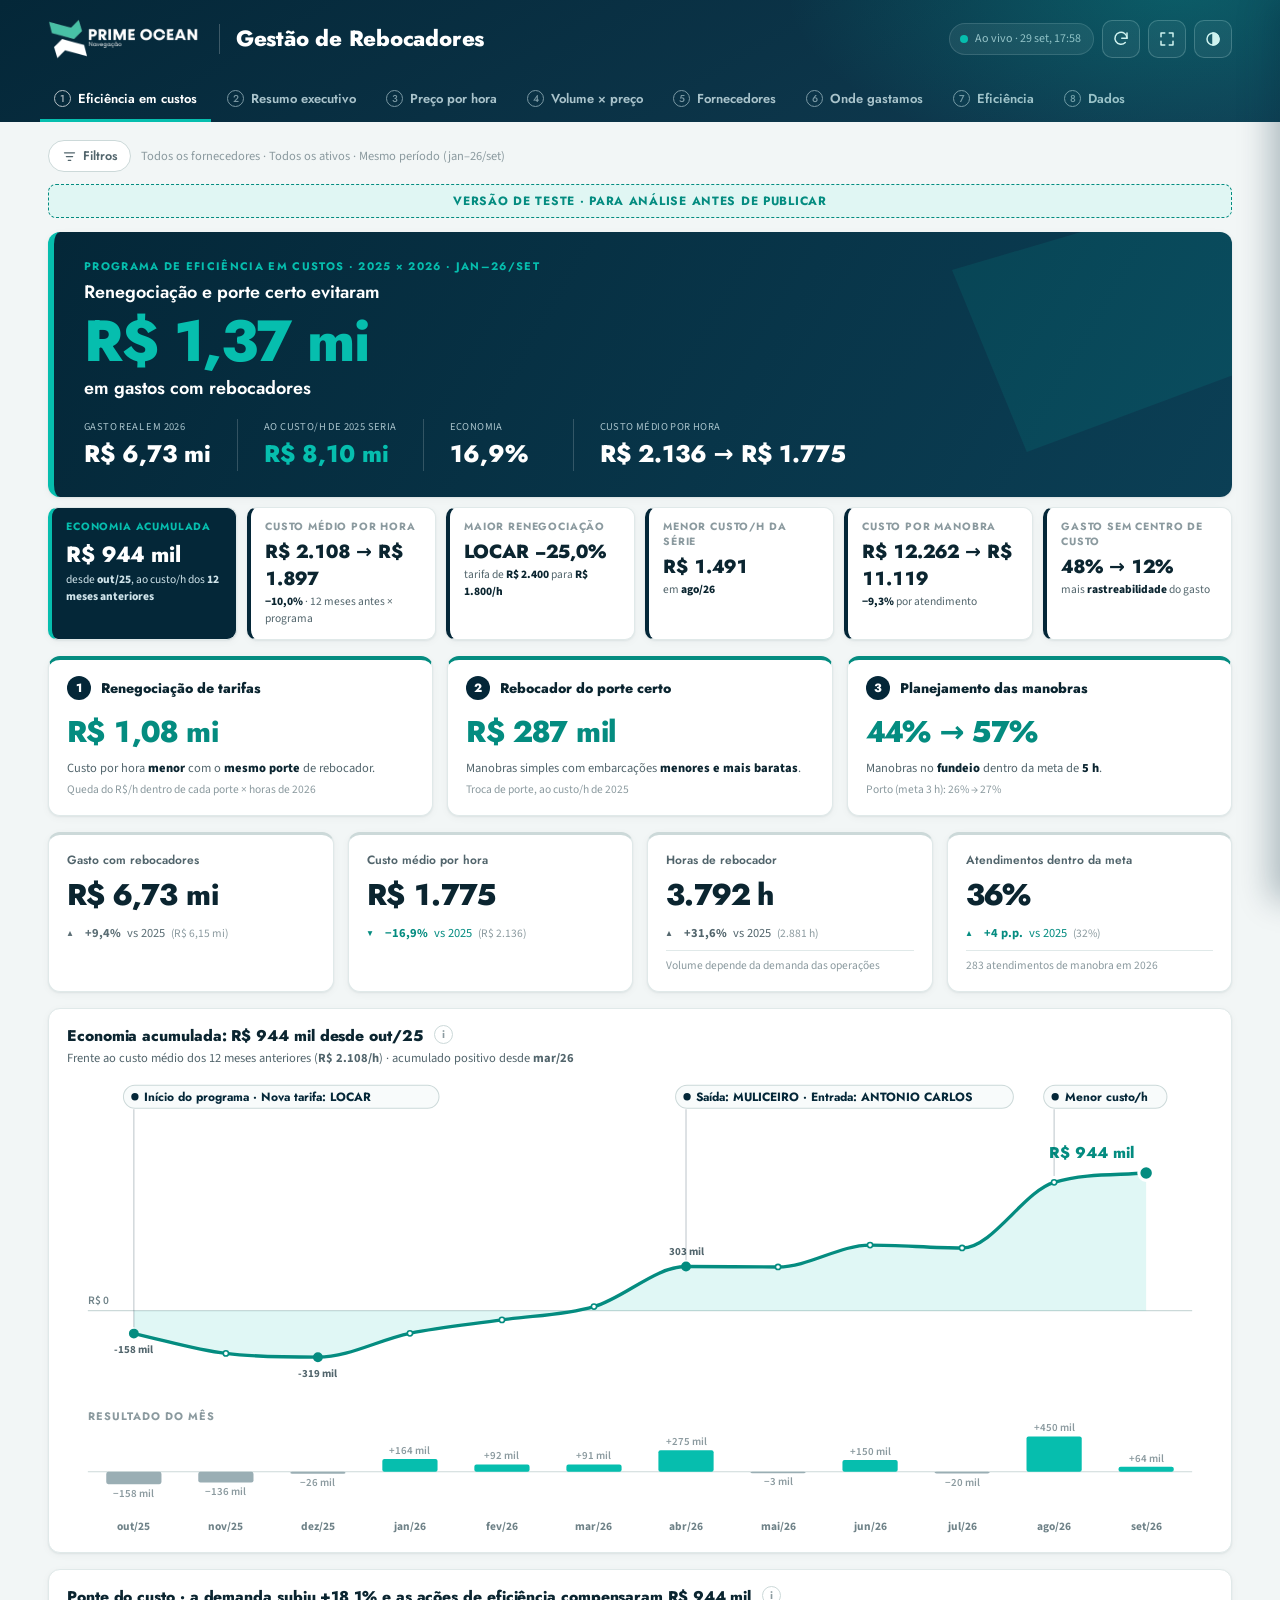
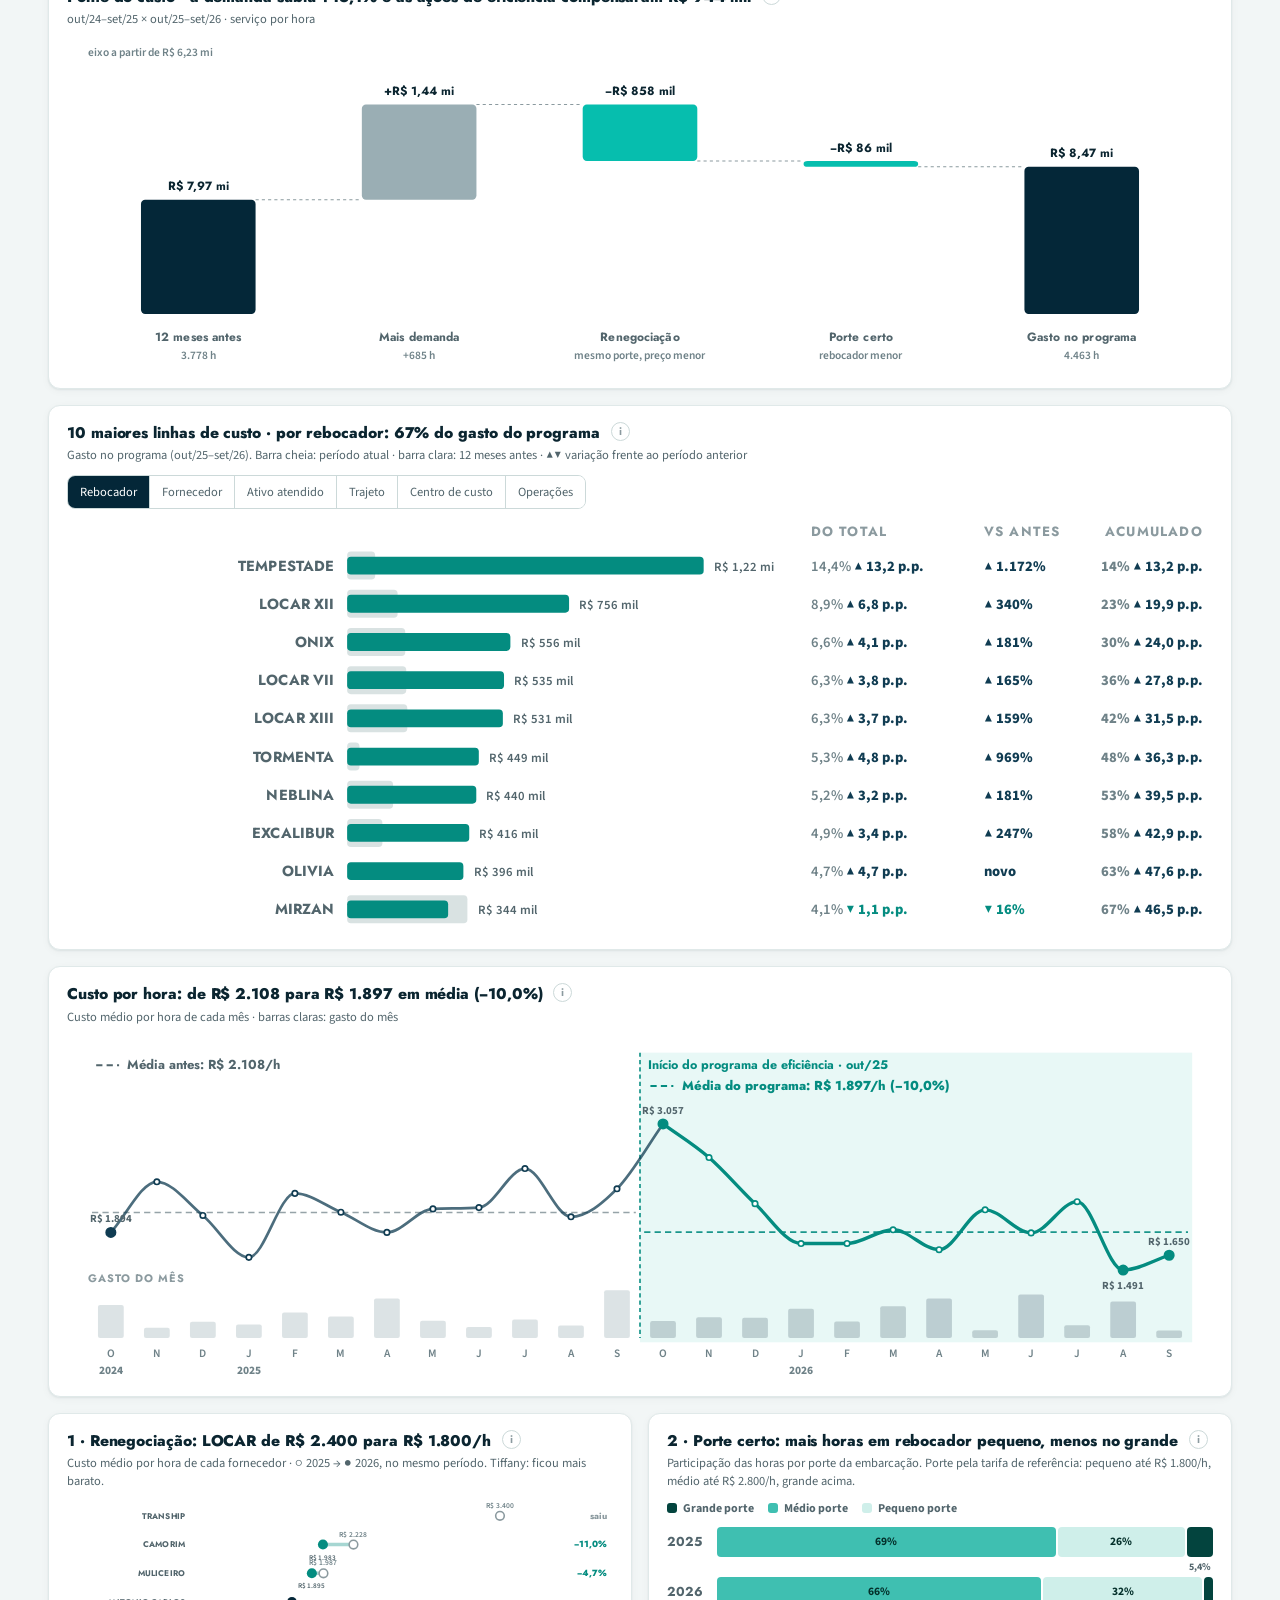
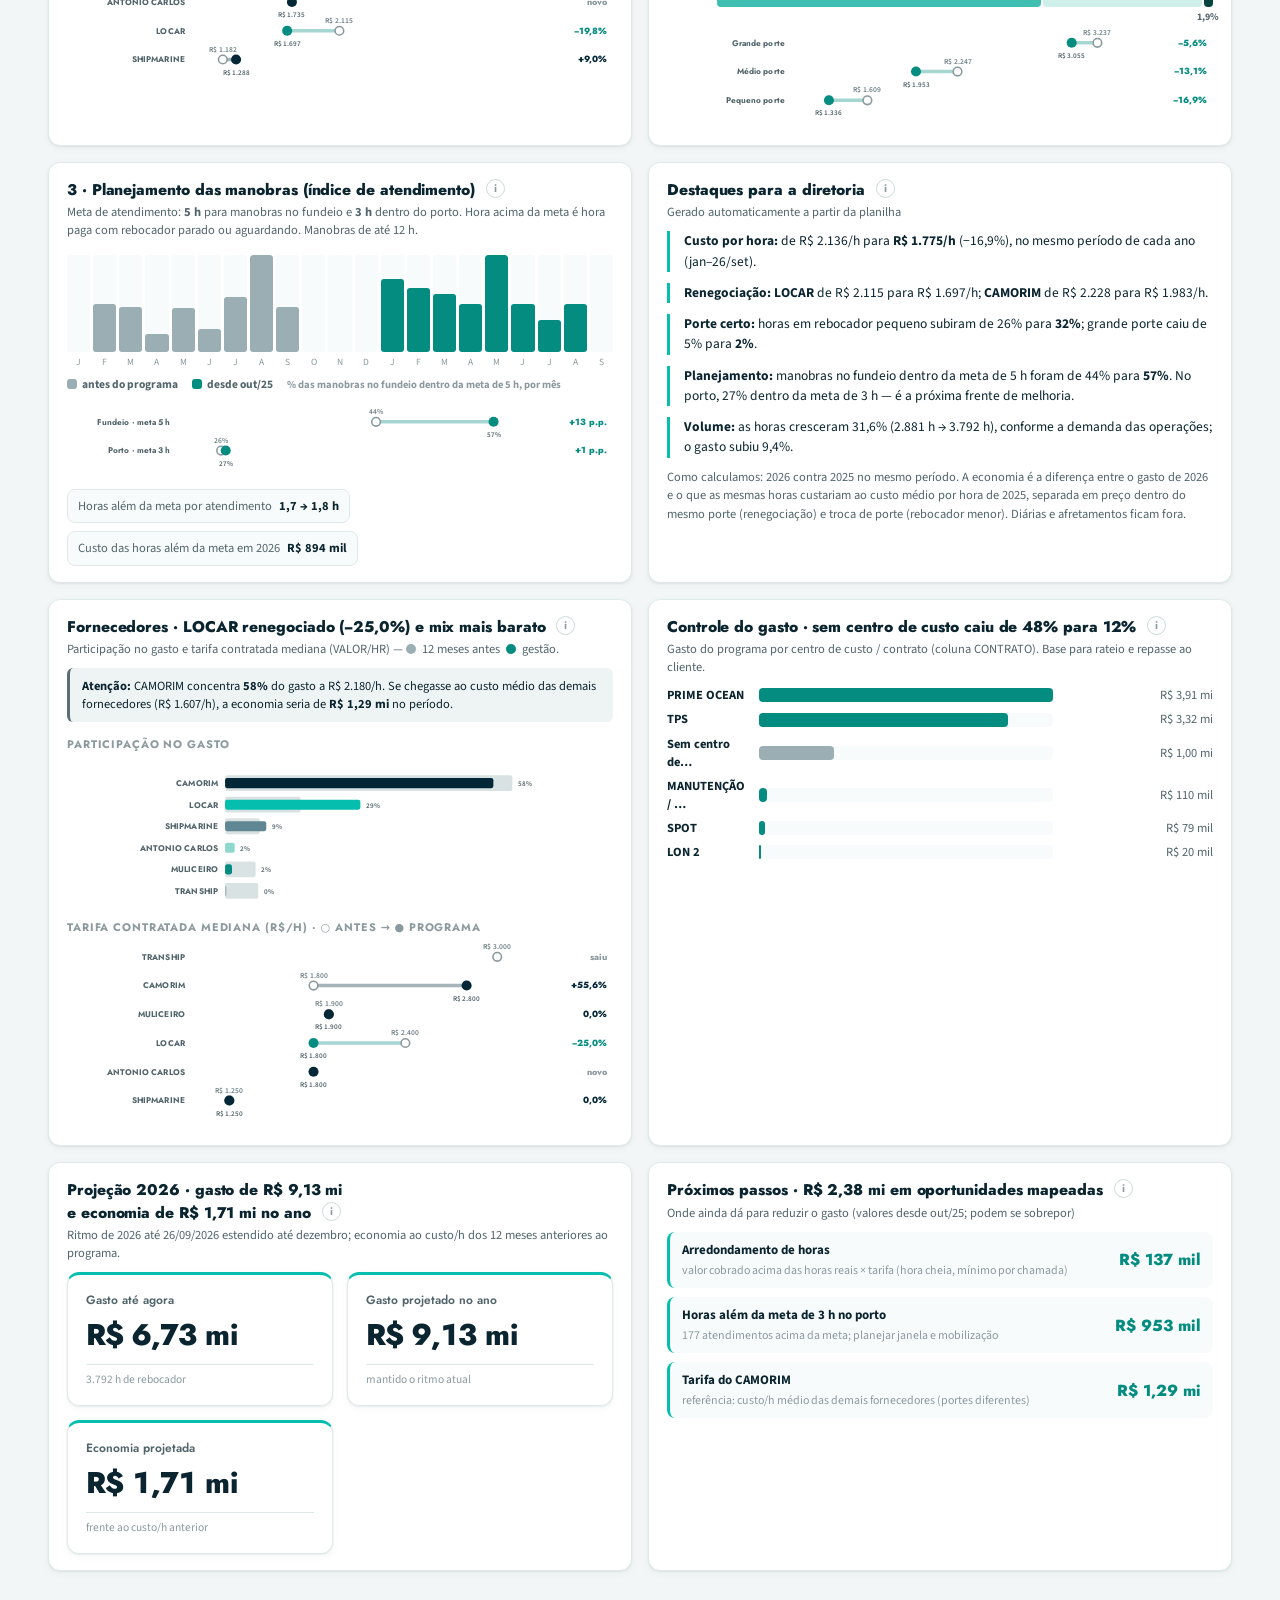
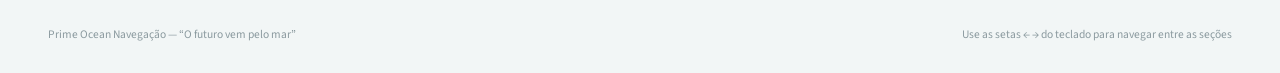
==== projetos/custos-rebocadores-v2-teste.html @ 3538fa2a "Rebocadores v2 (teste): legendas executivas na curva de economia e subtítulos de uma linha Co-Author" ====
<!doctype html>
<html lang="pt-BR"><head><meta charset="utf-8"><meta name="viewport" content="width=device-width,initial-scale=1">
<title>Gestão de Rebocadores (teste v2)</title>
<link rel="preconnect" href="https://fonts.googleapis.com"><link rel="preconnect" href="https://fonts.gstatic.com" crossorigin>
<link href="https://fonts.googleapis.com/css2?family=Jost:wght@400;500;600;700;800&family=Source+Sans+3:wght@400;500;600;700&display=swap" rel="stylesheet">
<style>:root{
  color-scheme:light;
  --font-display:'Jost',system-ui,-apple-system,'Segoe UI',sans-serif;
  --font-body:'Source Sans 3',system-ui,-apple-system,'Segoe UI',sans-serif;
  --navy:#042738;--navy-soft:#103C52;--teal:#06BEAE;--teal-deep:#048C80;--teal-wash:#E0F6F3;
  --page:#F2F6F6;--card:#FFFFFF;--card-soft:#F8FBFB;
  --tx:#0B2530;--tx2:#52656C;--tx3:#8B9A9F;--on-navy:#fff;--on-navy-mu:#A9C3CB;
  --bd:#E0E9E9;--bd2:#CCD9D9;
  --good:#048C80;--good-w:#E0F6F3;--warn:#5B6E75;--warn-w:#EEF3F4;--crit:#103C52;--crit-w:#E7EDF0;
  --grid:#E5EDED;--axis:#6F8288;
  --y-old:#9AAEB4;--y-mid:#103C52;--y-cur:#048C80;
  --c1:#042738;--c2:#06BEAE;--c3:#5F8793;--c4:#A9B8BD;--c5:#048C80;--c6:#8ED8CE;--c7:#C9D3D6;--c-other:#B7C1C4;
  --s1:#CFEFEA;--s2:#8ED8CE;--s3:#3FBFB1;--s4:#048C80;--s5:#03443E;
  --shadow:0 1px 2px rgba(4,39,56,.07),0 2px 8px rgba(4,39,56,.04);--r:12px;
}
@media (prefers-color-scheme:dark){:root:not([data-theme="light"]){
  color-scheme:dark;--page:#051620;--card:#0A2233;--card-soft:#0C2838;--tx:#EAF3F4;--tx2:#9DB4BA;--tx3:#6D8389;
  --bd:#1C323C;--bd2:#274653;--good:#2FD3C3;--good-w:#0E3733;--warn:#9DB4BA;--warn-w:#1C323C;--crit:#CFE0E6;--crit-w:#1C323C;
  --grid:#1C2E34;--axis:#7F979D;--y-old:#6F8790;--y-mid:#7FB2CF;--y-cur:#1FBFAE;--teal-wash:#0E3733;
  --c1:#E6EEF0;--c2:#06BEAE;--c3:#7FA3AD;--c4:#4F646B;--c5:#3FA59B;--c6:#9FE3DA;--c7:#33464D;--c-other:#6D8389;--s1:#1B4A46;--s2:#227C73;--s3:#2FA99C;--s4:#5CD3C6;--s5:#B5F2EA;
  --shadow:0 1px 2px rgba(0,0,0,.35),0 2px 10px rgba(0,0,0,.25);}}
:root[data-theme="dark"]{color-scheme:dark;--page:#051620;--card:#0A2233;--card-soft:#0C2838;--tx:#EAF3F4;--tx2:#9DB4BA;--tx3:#6D8389;
  --bd:#1C323C;--bd2:#274653;--good:#2FD3C3;--good-w:#0E3733;--warn:#9DB4BA;--warn-w:#1C323C;--crit:#CFE0E6;--crit-w:#1C323C;
  --grid:#1C2E34;--axis:#7F979D;--y-old:#6F8790;--y-mid:#7FB2CF;--y-cur:#1FBFAE;--teal-wash:#0E3733;
  --c1:#E6EEF0;--c2:#06BEAE;--c3:#7FA3AD;--c4:#4F646B;--c5:#3FA59B;--c6:#9FE3DA;--c7:#33464D;--c-other:#6D8389;--s1:#1B4A46;--s2:#227C73;--s3:#2FA99C;--s4:#5CD3C6;--s5:#B5F2EA;
  --shadow:0 1px 2px rgba(0,0,0,.35),0 2px 10px rgba(0,0,0,.25);}
*{box-sizing:border-box;margin:0;padding:0}
body{background:var(--page);color:var(--tx);font:14px/1.45 var(--font-body);-webkit-font-smoothing:antialiased}
h1,h2,h3{font-family:var(--font-display);text-wrap:balance}
button,select,input{font:inherit;color:inherit}
.top{background:linear-gradient(150deg,var(--navy),var(--navy-soft));color:var(--on-navy);position:relative;overflow:hidden}
.top::after{content:"";position:absolute;inset:0;background:radial-gradient(560px 260px at 92% -10%,rgba(6,190,174,.28),transparent 70%);pointer-events:none}
.top-in{position:relative;max-width:1240px;margin:0 auto;padding:22px 28px 18px;display:flex;justify-content:space-between;gap:20px;flex-wrap:wrap;align-items:center}
.brand{display:flex;align-items:center;gap:16px}
.badge{background:#fff;border-radius:10px;padding:8px 14px;box-shadow:0 4px 14px rgba(0,0,0,.18)}
.badge img{display:block;height:34px;width:auto}
.eyebrow{font:500 11px var(--font-display);letter-spacing:.14em;text-transform:uppercase;color:var(--teal);margin-bottom:4px}
.brand h1{font-weight:800;font-size:22px;line-height:1.15;letter-spacing:-.01em}
.brand p{font-size:13px;color:var(--on-navy-mu)}
.acts{display:flex;gap:10px;align-items:center;flex-wrap:wrap}
.asof{font-size:12px;color:var(--on-navy-mu);text-align:right}
.btn{background:var(--teal);color:#04302B;border:0;border-radius:8px;padding:9px 14px;font-weight:700;cursor:pointer;font-family:var(--font-display);font-size:13px}
.btn:hover{filter:brightness(1.08)} .btn.ghost{background:transparent;border:1px solid var(--bd2);color:var(--tx)}
.top .ghost{border-color:rgba(255,255,255,.3);color:#fff}
.tabs{max-width:1240px;margin:0 auto;padding:0 20px;display:flex;gap:2px;overflow-x:auto;position:relative}
.tabs button{background:none;border:0;color:var(--on-navy-mu);padding:11px 14px;cursor:pointer;font:600 13px var(--font-display);white-space:nowrap;border-bottom:3px solid transparent;display:flex;gap:7px;align-items:center}
.tabs button span{font:500 10px var(--font-display);border:1px solid currentColor;border-radius:50%;width:17px;height:17px;display:inline-flex;align-items:center;justify-content:center;opacity:.7}
.tabs button.on{color:#fff;border-bottom-color:var(--teal)} .tabs button:hover{color:#fff}
.wrap{max-width:1240px;margin:0 auto;padding:18px 28px 56px}
#filters{display:flex;gap:18px 26px;flex-wrap:wrap;align-items:flex-end;background:var(--card);border:1px solid var(--bd);border-radius:var(--r);padding:12px 16px;margin-bottom:16px;box-shadow:var(--shadow)}
.fg{display:flex;flex-direction:column;gap:5px}.fl{font:700 10.5px var(--font-display);letter-spacing:.09em;text-transform:uppercase;color:var(--tx3)}
.seg2{display:inline-flex;border:1px solid var(--bd2);border-radius:8px;overflow:hidden}
.seg2 button{background:var(--card);border:0;padding:7px 12px;cursor:pointer;font-size:12.5px;color:var(--tx2);border-right:1px solid var(--bd2)}
.seg2 button:last-child{border-right:0}.seg2 button.on{background:var(--navy);color:#fff}
[data-theme=dark] .seg2 button.on{background:var(--teal-deep)}
@media (prefers-color-scheme:dark){:root:not([data-theme=light]) .seg2 button.on{background:#0f6f66}}
.chips{display:flex;gap:6px;flex-wrap:wrap}
.chip{background:var(--card);border:1px solid var(--bd2);border-radius:999px;padding:5px 11px 5px 9px;cursor:pointer;font-size:12.5px;color:var(--tx3);display:inline-flex;gap:6px;align-items:center}
.chip i{width:9px;height:9px;border-radius:50%;opacity:.35}.chip.on{color:var(--tx);border-color:var(--tx3);background:var(--card-soft)}.chip.on i{opacity:1}
select{background:var(--card);border:1px solid var(--bd2);border-radius:8px;padding:6px 10px}
.kgrid{display:grid;grid-template-columns:repeat(auto-fit,minmax(240px,1fr));gap:14px;margin-bottom:16px}
.kgrid.k3{grid-template-columns:repeat(auto-fit,minmax(260px,1fr))}
.kpi{background:var(--card);border:1px solid var(--bd);border-radius:var(--r);padding:16px 18px;box-shadow:var(--shadow);border-top:3px solid var(--teal)}
.kpi-hero{grid-column:span 2;border-top-width:5px;padding:20px 22px}.kpi-hero .kv{font-size:44px}.kpi-hero .kl{font-size:13px}
.kpi-hero.good{background:linear-gradient(165deg,var(--good-w),var(--card) 65%)}.kpi-hero.bad{background:linear-gradient(165deg,var(--crit-w),var(--card) 65%)}
@media (max-width:720px){.kpi-hero{grid-column:span 1}.kpi-hero .kv{font-size:32px}}
.kl{font:600 12px var(--font-display);color:var(--tx2)} .kl em{font-style:normal;color:var(--teal-deep)}
.kv{font:800 30px var(--font-display);letter-spacing:-.02em;margin:4px 0 8px;font-variant-numeric:tabular-nums}
.kn{font-size:12.5px;color:var(--tx2);display:flex;gap:6px;align-items:baseline;margin-top:2px}.kn b{font-weight:700}
.kn.good{color:var(--good)}.kn.bad{color:var(--crit)}.kn.warn{color:var(--warn)}.kn .ic{font-size:10px;width:12px}.kn .mu{color:var(--tx3)}
.kf{font-size:11.5px;color:var(--tx3);margin-top:8px;border-top:1px solid var(--bd);padding-top:7px}
.card{background:var(--card);border:1px solid var(--bd);border-radius:var(--r);padding:16px 18px 16px;box-shadow:var(--shadow);min-width:0}
.card.mt{margin-top:16px}
.card.alert{border-top:3px solid var(--crit)}.card.alert .card-head h3{color:var(--crit)}
.card.ok{border-top:3px solid var(--good)}
.card-head{margin-bottom:10px}.card-head h3{font-size:15.5px;font-weight:800;letter-spacing:-.005em}.card-head p{font-size:12.5px;color:var(--tx2);margin-top:2px}
.two{display:grid;grid-template-columns:repeat(auto-fit,minmax(min(100%,440px),1fr));gap:16px;margin-top:16px}
.kgrid+.two{margin-top:0}
#view>.card+.two,#view>.two+.card,#view>.ctl+.card{margin-top:16px}
.msgs{list-style:none;display:flex;flex-direction:column;gap:11px}
.msgs li{padding-left:14px;border-left:3px solid var(--teal);font-size:13.5px;line-height:1.5}
.note{font-size:12.5px;color:var(--tx2);margin-top:10px;line-height:1.5}
.alert{background:var(--warn-w);color:var(--tx);border-left:3px solid var(--warn);padding:9px 12px;border-radius:6px;font-size:12.5px;margin-bottom:10px}
.empty{padding:30px;text-align:center;color:var(--tx3)}
.mu{color:var(--tx3);font-size:.92em}
.lgd{margin-bottom:6px}.legend{display:flex;gap:14px;flex-wrap:wrap;font-size:12px;color:var(--tx2)}.legend i,.dotc{display:inline-block;width:10px;height:10px;border-radius:3px;margin-right:6px;vertical-align:-1px}
.dotc{border-radius:50%}
svg{width:100%;height:auto;display:block;overflow:visible}
svg .grid{stroke:var(--grid);stroke-width:1}svg .base{stroke:var(--bd2);stroke-width:1}
svg .ax{fill:var(--axis);font:11px var(--font-body)}svg .cx{font-size:11.5px;fill:var(--tx2)}
svg .vl{fill:var(--tx);font:600 11px var(--font-body);font-variant-numeric:tabular-nums}
svg .dl{fill:var(--tx);font:700 11.5px var(--font-display)}
svg .ln{fill:none;stroke-width:2.2;stroke-linejoin:round;stroke-linecap:round}
svg .dot{stroke:var(--card);stroke-width:2}
svg .xh{stroke:var(--tx3);stroke-width:1;stroke-dasharray:3 3}
svg .bar{cursor:default}svg .bar:hover{filter:brightness(1.12)}
svg .wt{fill:var(--y-mid)} svg .wu{fill:var(--crit)} svg .wd{fill:var(--teal-deep)}
[data-theme=dark] svg .wt{fill:#3C6E88}@media (prefers-color-scheme:dark){:root:not([data-theme=light]) svg .wt{fill:#3C6E88}}
svg .wc{stroke:var(--tx3);stroke-dasharray:3 3}
.stack{display:flex;gap:2px;height:30px;flex:1}.seg{display:flex;align-items:center;justify-content:center;border-radius:4px;min-width:2px;color:#fff;font:700 11.5px var(--font-body)}

.lrow{display:flex;align-items:center;gap:12px;margin:9px 0}.ly{font:700 13px var(--font-display);width:38px;color:var(--tx2)}
.bandleg{margin-top:10px}

.tw{overflow-x:auto}table{width:100%;border-collapse:collapse;font-size:13px}
th{font:700 11px var(--font-display);text-transform:uppercase;letter-spacing:.06em;color:var(--tx3);text-align:left;padding:7px 8px;border-bottom:1px solid var(--bd2);white-space:nowrap}
td{padding:8px;border-bottom:1px solid var(--bd);vertical-align:top}
th.n,td.n{text-align:right;font-variant-numeric:tabular-nums;white-space:nowrap}
tr.tot td{font-weight:800;border-top:2px solid var(--bd2)}
table.dense td{font-size:12.5px;padding:6px 8px}td.ob{color:var(--tx2);min-width:200px;max-width:340px}
.tc{font-weight:700;font-size:12.5px}.tc.good{color:var(--good)}.tc.bad{color:var(--crit)}
table.loc td{vertical-align:middle}.bcell{width:32%;min-width:130px}
.bb{height:8px;background:var(--card-soft);border-radius:4px;margin:3px 0}.bb i{display:block;height:100%;border-radius:4px}.b1{background:var(--y-cur)}.b0{background:var(--y-old)}
.ctl{display:flex;gap:18px;align-items:center;flex-wrap:wrap;margin-bottom:16px;background:var(--card);border:1px solid var(--bd);border-radius:var(--r);padding:11px 16px}
.sl{display:flex;align-items:center;gap:10px}.sl input{width:min(340px,50vw);accent-color:var(--teal-deep)}
.lvl{display:flex;flex-direction:column;gap:6px}.lvr{display:grid;grid-template-columns:82px 1fr 150px;gap:10px;align-items:center;font-size:12.5px}
.lk{font-variant-numeric:tabular-nums;font-weight:700}.lb{height:14px;background:var(--card-soft);border-radius:4px}.lb i{display:block;height:100%;background:var(--teal-deep);border-radius:4px}.lv{color:var(--tx2);text-align:right;font-variant-numeric:tabular-nums}
.steps{padding-left:20px;display:flex;flex-direction:column;gap:8px;font-size:13.5px}
.drop{margin-top:14px;border:2px dashed var(--bd2);border-radius:10px;padding:22px;text-align:center;color:var(--tx2)}.drop.over{border-color:var(--teal);background:var(--teal-wash)}
.tip{position:fixed;z-index:50;background:var(--navy);color:#fff;border-radius:8px;padding:8px 11px;font-size:12px;pointer-events:none;box-shadow:0 6px 18px rgba(0,0,0,.28);min-width:120px;max-width:280px}
.tip .th{font:700 12px var(--font-display);margin-bottom:4px;color:var(--teal)}.tip .tr{display:flex;gap:8px;align-items:center;justify-content:space-between}.tip .tr b{margin-left:auto;padding-left:10px}.tip .sw{width:9px;height:9px;border-radius:2px;flex:none}.tip .mu{color:#A9C3CB}
#toast{position:fixed;bottom:18px;left:50%;transform:translateX(-50%);background:var(--navy);color:#fff;padding:11px 18px;border-radius:10px;box-shadow:0 8px 24px rgba(0,0,0,.3);z-index:60;font-size:13px;max-width:90vw}
.foot{max-width:1240px;margin:0 auto;padding:0 28px 30px;font-size:11.5px;color:var(--tx3);display:flex;justify-content:space-between;flex-wrap:wrap;gap:8px}
@media (max-width:720px){.wrap{padding:14px 14px 40px}.top-in{padding:16px 14px}.kv{font-size:26px}.lvr{grid-template-columns:70px 1fr}.lv{grid-column:1/-1;text-align:left}}
@media print{.top,.tabs,#filters,.acts{display:none}body{background:#fff}.card{break-inside:avoid;box-shadow:none}}

/* ===== Adições: marco/insight, mapa de calor (padrão Prime Ocean), painel de detalhe (drawer) ===== */
.milestone{background:linear-gradient(120deg,var(--navy) 0%,#0B3F55 100%);color:#fff;border-radius:var(--r);padding:18px 20px;margin-bottom:16px;display:flex;gap:14px;align-items:flex-start;box-shadow:var(--shadow)}
.milestone .mi-ic{font-size:20px;flex:0 0 auto;line-height:1.3}
.milestone b{color:var(--teal)}
.milestone .mi-num{font:800 22px var(--font-display);color:#fff;white-space:nowrap}
.milestone-grid{display:flex;gap:26px;flex-wrap:wrap;margin-top:10px}
.milestone-item{min-width:150px}
.milestone-item .ml{font-size:10.5px;color:#A9C3CB;text-transform:uppercase;letter-spacing:.4px}
.milestone-item .mv{font:800 20px var(--font-display);color:#fff;margin-top:2px}
.milestone-item .mv.acc{color:var(--teal)}
@media(max-width:640px){.milestone{flex-direction:column}}

.hm-wrap{overflow-x:auto}
.hm{border-collapse:separate;border-spacing:4px;font-size:11.5px;width:100%}
.hm th{font-weight:700;color:var(--tx2);font-size:10px;text-transform:uppercase;letter-spacing:.2px;padding:2px 4px;text-align:center}
.hm td.rh{text-align:left;font-weight:700;color:var(--tx);padding-right:10px;white-space:nowrap;font-size:12px}
.hm td.c{text-align:center;border-radius:7px;padding:11px 4px;font-weight:800;min-width:52px;transition:transform .1s ease}
.hm td.c:not(.empty):hover{transform:scale(1.06)}
.hm td.c.empty{background:var(--card-soft);color:var(--tx3);cursor:default}

.drw-ov{position:fixed;inset:0;background:rgba(4,39,56,.45);opacity:0;pointer-events:none;transition:opacity .18s ease;z-index:60}
.drw-ov.on{opacity:1;pointer-events:auto}
.drw{position:fixed;top:0;right:0;bottom:0;width:420px;max-width:92vw;background:var(--card);z-index:61;box-shadow:-10px 0 30px rgba(4,39,56,.28);display:flex;flex-direction:column;transform:translateX(100%);transition:transform .22s ease}
.drw.on{transform:translateX(0)}
.drw-head{display:flex;align-items:center;justify-content:space-between;padding:16px 18px;border-bottom:1px solid var(--bd);flex:none}
.drw-head h3{font:800 15px var(--font-display);color:var(--tx)}
.drw-x{border:none;background:none;color:var(--tx2);font-size:14px;cursor:pointer;padding:5px 8px;border-radius:6px;line-height:1}
.drw-x:hover{background:var(--card-soft);color:var(--tx)}
.drw-body{flex:1;overflow-y:auto;padding:18px}
.drw-body .kgrid{margin-bottom:6px}
.drw-body .kpi{padding:12px 14px}
.drw-body .kv{font-size:22px}
.drw-body h4{font-size:11px;text-transform:uppercase;letter-spacing:.4px;color:var(--tx3);margin:18px 0 8px;font-weight:700}
.drw-body .drw-msgs{margin:12px 0}
.drw-body .drw-msgs li{padding-left:12px;border-left:3px solid var(--teal);font-size:12.5px;line-height:1.5;margin-bottom:8px}
.drw-body svg{max-width:100%}
@media(max-width:480px){.drw{width:100%}}

.rowclick{cursor:pointer;transition:background .12s ease}
.rowclick:hover{background:var(--card-soft)}
.rowclick:hover td:first-child{color:var(--teal-deep)}

.vtoggle{margin-bottom:12px}

.seg.segclick{cursor:pointer;transition:filter .1s ease}
.seg.segclick:hover{filter:brightness(1.1)}

/* ===== Modo apresentação (discreto): esconde controles de edição/atualização de dados ===== */
.top .ghost#present{font-size:15px;line-height:1;padding:9px 12px}
.top .ghost#present.on{background:rgba(6,190,174,.28);border-color:var(--teal);color:#fff}
body.present #upd{display:none!important}
body.present #toast{display:none!important}
body.present .tabs button[data-t="dados"]{display:none!important}

/* ===== Responsivo: telas menores (tablet/celular) ===== */
@media (max-width:640px){
  .top-in{padding:16px 14px 12px;gap:12px}
  .badge{padding:6px 10px}
  .badge img{height:26px}
  .brand{gap:10px}
  .brand h1{font-size:17px}
  .brand p{font-size:11.5px}
  .eyebrow{font-size:10px}
  .acts{gap:6px;width:100%;justify-content:flex-end}
  .asof{font-size:10.5px;text-align:left;flex:1}
  .btn{padding:8px 11px;font-size:12px}
  .wrap{padding:12px 12px 40px}
  #filters{padding:10px 12px;gap:12px 18px}
  .kv{font-size:22px}
  .kgrid,.kgrid.k3{grid-template-columns:1fr 1fr}
  .milestone{padding:14px}
  .milestone-grid{gap:16px}
  .milestone .mi-num{font-size:18px}
  .drw-body{padding:14px}
  table{font-size:12px}
  th,td{padding:6px 6px}
  .hm td.c{min-width:38px;padding:8px 3px;font-size:10.5px;border-radius:5px}
  .hm th{font-size:9px}
}
@media (max-width:420px){
  .kgrid,.kgrid.k3{grid-template-columns:1fr}
  .brand p{display:none}
  .ly{width:30px;font-size:11.5px}
}
/* ===== Eficiência em custos + dados ao vivo ===== */
.live{display:inline-flex;align-items:center;gap:7px;font-size:12px;color:var(--on-navy-mu);background:rgba(255,255,255,.07);border:1px solid rgba(255,255,255,.14);border-radius:999px;padding:6px 12px 6px 10px}
.live i{width:8px;height:8px;border-radius:50%;background:#9AAEB4;flex:none}
.live i.on{background:var(--teal);box-shadow:0 0 0 0 rgba(6,190,174,.6);animation:livep 2.2s infinite}
@keyframes livep{0%{box-shadow:0 0 0 0 rgba(6,190,174,.55)}70%{box-shadow:0 0 0 7px rgba(6,190,174,0)}100%{box-shadow:0 0 0 0 rgba(6,190,174,0)}}
@media (prefers-reduced-motion:reduce){.live i.on{animation:none}}
.gestao-hero{padding:22px 24px}
.gh-k{font:700 11px var(--font-display);letter-spacing:.12em;text-transform:uppercase;color:var(--teal);margin-bottom:6px}
.gh-t{font:700 19px/1.35 var(--font-display);color:#fff}
.gestao-hero .mi-num{font-size:30px;color:var(--teal);margin:0 4px}
.levs{display:grid;grid-template-columns:repeat(auto-fit,minmax(240px,1fr));gap:14px;margin-bottom:16px}
.lev{background:var(--card);border:1px solid var(--bd);border-radius:var(--r);padding:16px 18px;box-shadow:var(--shadow);border-top:4px solid var(--teal-deep)}
.lev.bad{border-top-color:var(--crit)}
.lev-h{display:flex;align-items:center;gap:10px}
.lev-n{width:24px;height:24px;border-radius:50%;background:var(--navy);color:#fff;font:800 12px var(--font-display);display:inline-flex;align-items:center;justify-content:center;flex:none}
[data-theme=dark] .lev-n{background:var(--teal-deep)}@media (prefers-color-scheme:dark){:root:not([data-theme=light]) .lev-n{background:var(--teal-deep)}}
.lev-t{font:800 14px var(--font-display)}
.lev-v{font:800 30px var(--font-display);letter-spacing:-.02em;margin:10px 0 6px;color:var(--teal-deep);font-variant-numeric:tabular-nums}
.lev.bad .lev-v{color:var(--crit)}
.lev-l{font-size:12.5px;color:var(--tx2);margin-top:3px}
.ctxk .kpi{border-top-color:var(--bd2)}
.iabs{display:flex;gap:3px;align-items:flex-end;height:120px;padding-top:6px}
.iab{flex:1;display:flex;flex-direction:column;align-items:center;gap:4px;min-width:0;height:100%}
.iab-c{flex:1;width:100%;background:var(--card-soft);border-radius:3px;display:flex;align-items:flex-end;overflow:hidden}
.iab-c i{display:block;width:100%;border-radius:3px 3px 0 0}
.iab span{font-size:9.5px;color:var(--tx3)}
.iab-leg{display:flex;gap:14px;flex-wrap:wrap;font-size:11.5px;color:var(--tx2);margin-top:8px}
.iab-leg i{display:inline-block;width:10px;height:10px;border-radius:3px;margin-right:5px;vertical-align:-1px}
@media (max-width:640px){.gh-t{font-size:16px}.gestao-hero .mi-num{font-size:24px;display:inline-block}.lev-v{font-size:24px}.live{font-size:10.5px;padding:5px 10px}}
@media print{.live{display:none}}
/* ===== Versão de teste: marcos, curva de eficiência, oportunidades ===== */
.teste{background:var(--teal-wash);color:var(--teal-deep);border:1px dashed var(--teal-deep);border-radius:8px;padding:7px 12px;font:700 12px var(--font-display);letter-spacing:.06em;text-transform:uppercase;margin-bottom:14px;text-align:center}
.mcs{display:grid;grid-template-columns:repeat(auto-fit,minmax(170px,1fr));gap:10px;margin:-6px 0 16px}
.mc{background:var(--card);border:1px solid var(--bd);border-left:4px solid var(--navy);border-radius:10px;padding:11px 14px;box-shadow:var(--shadow)}
.mc.acc{border-left-color:var(--teal)}
[data-theme=dark] .mc{border-left-color:var(--teal-deep)}@media (prefers-color-scheme:dark){:root:not([data-theme=light]) .mc{border-left-color:var(--teal-deep)}}
.mc-l{font:700 10.5px var(--font-display);letter-spacing:.08em;text-transform:uppercase;color:var(--tx3)}
.mc-v{font:800 19px var(--font-display);margin:4px 0 2px;font-variant-numeric:tabular-nums;color:var(--tx)}
.mc.acc .mc-v{color:var(--teal-deep);font-size:22px}
.mc-s{font-size:11.5px;color:var(--tx2)}
.evs{list-style:none;display:grid;grid-template-columns:repeat(auto-fit,minmax(260px,1fr));gap:6px 18px;margin-top:10px;font-size:12.5px}
.evs li{display:flex;gap:8px;align-items:baseline}
.evn{flex:none;width:18px;height:18px;border-radius:50%;background:var(--navy);color:#fff;font:800 10px var(--font-display);display:inline-flex;align-items:center;justify-content:center}
[data-theme=dark] .evn{background:var(--teal-deep)}@media (prefers-color-scheme:dark){:root:not([data-theme=light]) .evn{background:var(--teal-deep)}}
.opps{list-style:none;display:flex;flex-direction:column;gap:9px}
.opps li{display:flex;justify-content:space-between;gap:12px;align-items:center;padding:9px 12px;border-radius:8px;background:var(--card-soft);border-left:3px solid var(--teal)}
.opps li div{display:flex;flex-direction:column;gap:2px;font-size:13px}
.opps li strong{font:800 16px var(--font-display);white-space:nowrap;color:var(--teal-deep)}
@media (max-width:640px){.mc-v{font-size:16px}.mc.acc .mc-v{font-size:18px}}
.sub-h{font:700 11px var(--font-display);letter-spacing:.08em;text-transform:uppercase;color:var(--tx3);margin:14px 0 6px}
.chips-k{display:flex;flex-wrap:wrap;gap:8px;margin-top:10px}
.chips-k span{background:var(--card-soft);border:1px solid var(--bd);border-radius:8px;padding:7px 10px;font-size:12.5px;color:var(--tx2)}
.chips-k b{color:var(--tx);margin-left:4px}
.t10-seg{flex-wrap:wrap}
/* ===== v2: topo minimalista, filtros discretos, detalhe ao clicar ===== */
.top-in{padding:16px 28px}
.badge{background:none;box-shadow:none;padding:0}.badge img{height:40px}
.hsep{width:1px;height:30px;background:rgba(255,255,255,.22)}
.htit{font:600 21px var(--font-display);letter-spacing:.01em}
.asof{display:none}
.acts{gap:8px}
.top .ibtn{width:38px;height:38px;padding:0;display:inline-flex;align-items:center;justify-content:center;border-radius:10px;border:1px solid rgba(255,255,255,.22);background:rgba(255,255,255,.06);color:#fff}
.top .ibtn:hover{background:rgba(255,255,255,.16);filter:none}
.top .ghost#present.on{background:rgba(6,190,174,.28);border-color:var(--teal)}
#fbar{display:flex;align-items:center;gap:10px;margin-bottom:12px;flex-wrap:wrap}
.fbtn{display:inline-flex;gap:6px;align-items:center;border:1px solid var(--bd2);background:var(--card);border-radius:999px;padding:6px 13px;font:600 12.5px var(--font-display);color:var(--tx2);cursor:pointer}
.fbtn:hover{border-color:var(--tx3)}
body.fopen .fbtn{background:var(--navy);color:#fff;border-color:var(--navy)}
.fsum{font-size:12.5px;color:var(--tx3)}
#filters{display:none}
body.fopen #filters{display:flex}
.clk{cursor:pointer;transition:transform .12s ease,box-shadow .12s ease}
.mc.clk:hover,.lev.clk:hover{transform:translateY(-2px);box-shadow:0 8px 20px rgba(4,39,56,.13)}
.evs li.clk:hover b{color:var(--teal-deep);text-decoration:underline}
#t10 .hb,#fsh .hb,.dbr{cursor:pointer}
.dbr:hover .cx{fill:var(--teal-deep);font-weight:700}
.inf{margin-left:6px;width:19px;height:19px;border-radius:50%;border:1px solid var(--bd2);background:var(--card);color:var(--tx3);font:700 11px var(--font-display);cursor:pointer;vertical-align:3px;line-height:1}
.inf:hover{background:var(--navy);color:#fff;border-color:var(--navy)}
.drw{width:620px}
.dx{display:grid;gap:10px;background:var(--card-soft);border-left:3px solid var(--teal);border-radius:8px;padding:12px 14px;font-size:13px;margin-bottom:14px}
.dx b{font:700 10.5px var(--font-display);text-transform:uppercase;letter-spacing:.09em;color:var(--tx3)}
.dx p{margin-top:3px;color:var(--tx);line-height:1.45}
.dk{display:grid;grid-template-columns:repeat(auto-fit,minmax(125px,1fr));gap:8px;margin-bottom:6px}
.dk div{border:1px solid var(--bd);border-radius:8px;padding:9px 11px;background:var(--card)}
.dk span{display:block;font-size:11px;color:var(--tx3)}
.dk b{display:block;font:800 17px var(--font-display);color:var(--tx);margin:2px 0}
.dk em{font-style:normal;font-size:11.5px;color:var(--tx2)}
.dops div{display:flex;justify-content:space-between;gap:10px;padding:8px 0;border-bottom:1px solid var(--bd);font-size:12.5px}
.dops em{font-style:normal;color:var(--tx3)}.dops small{color:var(--tx2)}.dops strong{white-space:nowrap;font-family:var(--font-display)}
.dml div{display:grid;grid-template-columns:54px 1fr 92px 72px;gap:8px;align-items:center;font-size:12.5px;padding:5px 4px;cursor:pointer;border-radius:6px}
.dml div:hover{background:var(--card-soft)}
.dml i{height:10px;border-radius:3px;background:var(--teal)}.dml .n i{background:var(--y-old)}
.dml b{text-align:right;font-family:var(--font-display)}.dml em{font-style:normal;color:var(--tx3);text-align:right}
@media (max-width:640px){.htit{font-size:16px}.badge img{height:30px}.hsep{height:22px}.top .ibtn{width:34px;height:34px}.drw{width:100%}}
.top .ibtn svg{width:18px;height:18px;flex:none}.fbtn svg{width:15px;height:15px;flex:none}
.badge img{height:46px}
/* ===== v2: quadro ao passar o mouse (dados + memória de cálculo) ===== */
.hovc{position:fixed;z-index:70;max-width:440px;min-width:280px;background:var(--card);color:var(--tx);border:1px solid var(--bd2);border-top:3px solid var(--teal);border-radius:10px;box-shadow:0 14px 34px rgba(4,39,56,.28);padding:12px 14px;pointer-events:none;font-size:12.5px;animation:hovin .12s ease}
@keyframes hovin{from{opacity:0;transform:translateY(4px)}to{opacity:1;transform:none}}
.hcab{display:flex;justify-content:space-between;gap:10px;align-items:baseline;margin-bottom:8px}
.hcab b{font:800 13.5px var(--font-display)}.hcab span{font-size:11px;color:var(--tx3);text-align:right}
.ht{width:100%;border-collapse:collapse;font-size:12px}
.ht th{font:700 10px var(--font-display);letter-spacing:.06em;text-transform:uppercase;color:var(--tx3);padding:4px 6px;border-bottom:1px solid var(--bd2);text-align:left}
.ht td{padding:5px 6px;border-bottom:1px solid var(--bd)}
.ht .n{text-align:right;font-variant-numeric:tabular-nums;white-space:nowrap}
.hmem{margin-top:10px;background:var(--card-soft);border-left:3px solid var(--navy);border-radius:6px;padding:8px 10px;font-size:11.8px;line-height:1.55;color:var(--tx2)}
.hmem b:first-child{display:block;font:700 10px var(--font-display);letter-spacing:.08em;text-transform:uppercase;color:var(--tx3);margin-bottom:3px}
.hmem b{color:var(--tx)}
.hmu{font-size:10.5px;color:var(--tx3);margin-top:4px;text-align:right}
.gestao-hero,.ctxk .kpi{cursor:pointer;transition:transform .12s ease,box-shadow .12s ease}
.ctxk .kpi:hover{transform:translateY(-2px);box-shadow:0 8px 20px rgba(4,39,56,.13)}
.gestao-hero:hover{box-shadow:0 10px 26px rgba(4,39,56,.25)}
/* painel lateral (detalhe) com leitura confortável */
.drw{width:700px}
.drw-head h3{font-size:18px}
.drw-body{font-size:15px;padding:20px 22px}
.drw-body .dx{font-size:14.5px}.drw-body .dx b{font-size:11.5px}
.drw-body .dk span{font-size:12.5px}.drw-body .dk b{font-size:21px}.drw-body .dk em{font-size:13px}
.drw-body h4{font-size:12.5px;margin:22px 0 10px}
.drw-body .dops div{font-size:14px}.drw-body .dops small{font-size:12.5px}
.drw-body .dml div{font-size:14px;grid-template-columns:64px 1fr 110px 84px}
.drw-body .iab span{font-size:11px}
.drw-body svg .cx{font-size:15px!important}
.drw-body svg .ax,.drw-body svg .axt{font-size:12.5px!important}
.drw-body svg .vl,.drw-body svg .dlab{font-size:13px!important}
.drw-body svg text[style*="font:800 12.5px"]{font-size:16px!important}
.hovc{font-size:13.5px;max-width:480px}.hovc .ht{font-size:13px}.hovc .hmem{font-size:12.8px}.hcab b{font-size:14.5px}
@media (max-width:640px){.drw{width:100%}.drw-body{font-size:14px}}
/* ===== v2: padrão analítico ===== */
svg .grid{display:none}
svg .ax{font-weight:600}
svg .cx{font:700 11.5px var(--font-display)!important;fill:var(--tx2)!important;letter-spacing:.01em}
svg .dl{font:700 11.5px var(--font-display)!important}
.legend,.legend span,.iab-leg span,.bandleg{font-weight:700}
svg .vl{font:600 10px var(--font-body)!important;fill:var(--tx2)}
svg .dlab{font:600 10.5px var(--font-body);fill:var(--tx3);pointer-events:none}
:root{--dbc:rgba(6,190,174,.5)}
td.db{background-image:linear-gradient(90deg,var(--dbc) var(--p),transparent var(--p));background-repeat:no-repeat;background-size:100% 5px;background-position:0 calc(100% - 3px)}
td.dmax{font-weight:800;color:var(--tx)}
td.dv{font-weight:800}td.dv-g{color:var(--teal-deep)}td.dv-b{color:var(--crit)}td.dv-n{color:var(--tx2)}
.rk{display:inline-flex;width:19px;height:19px;border-radius:50%;background:var(--card-soft);border:1px solid var(--bd2);font:700 10px var(--font-display);align-items:center;justify-content:center;margin-right:8px;color:var(--tx2);vertical-align:1px}
tbody tr:first-child .rk{background:var(--navy);color:#fff;border-color:var(--navy)}
.srt{font-size:9px;color:var(--teal-deep)}
.seg{position:relative}.seg.sm span{position:absolute;top:100%;margin-top:3px;color:var(--tx2);font:700 10px var(--font-body);white-space:nowrap}
.lrow{margin:9px 0 20px}
body.present #fbar,body.present .teste,body.present .foot,body.present .inf,body.present #filters{display:none!important}
body.present .wrap,body.present .tabs,body.present .top-in{max-width:1600px}
body.present{font-size:15px}
.mc-s b,.lev-l b{color:var(--tx);font-weight:800}
tbody td:first-child:has(.rk){white-space:nowrap}
svg .axt{font:700 10.5px var(--font-display);letter-spacing:.09em;fill:var(--tx3)}
/* marco principal com mais destaque */
.gestao-hero{position:relative;overflow:hidden;padding:26px 30px;border-left:6px solid var(--teal)}
.gestao-hero::after{content:"";position:absolute;right:-60px;top:-40px;width:340px;height:260px;background:var(--teal);opacity:.10;clip-path:polygon(0 30%,78% 0,100% 62%,22% 100%);pointer-events:none}
.gestao-hero .mi-ic{display:none}
.gestao-hero .gh-t{font:600 18px/1.4 var(--font-display)}
.gestao-hero .mi-num{display:block;font:800 58px/1.05 var(--font-display);color:var(--teal);margin:6px 0 4px;letter-spacing:-.02em}
.gestao-hero .milestone-grid{margin-top:18px;gap:0}
.gestao-hero .milestone-item{padding:0 26px;border-left:1px solid rgba(255,255,255,.18)}
.gestao-hero .milestone-item:first-child{padding-left:0;border-left:0}
.gestao-hero .milestone-item .mv{font-size:24px}
.mcs .mc.acc{background:var(--navy);border-left-color:var(--teal)}
.mcs .mc.acc .mc-l{color:var(--teal)}.mcs .mc.acc .mc-v{color:#fff}.mcs .mc.acc .mc-s,.mcs .mc.acc .mc-s b{color:#CFE3EA}
@media (max-width:640px){.gestao-hero .mi-num{font-size:40px}.gestao-hero .milestone-item{padding:8px 0;border-left:0;min-width:45%}}
svg .du{fill:var(--crit);font-weight:800}svg .dd{fill:var(--teal-deep);font-weight:800}svg .dz{fill:var(--tx3)}
svg .pc{font-size:11.5px}
td.ibc{white-space:nowrap}
.ib{display:inline-block;width:64px;height:8px;background:var(--card-soft);border-radius:4px;margin-right:10px;vertical-align:1px;overflow:hidden}
.ib i{display:block;height:100%;background:var(--teal);border-radius:4px}
.ib{float:left;margin:6px 12px 0 0}td.ibc{min-width:190px}
</style></head>
<body>
<header class="top"><div class="top-in">
  <div class="brand"><div class="badge"><img alt="Prime Ocean Navegação" src="[data-uri]"></div>
   <span class="hsep"></span><h1 class="htit">Gestão de Rebocadores</h1></div>
  <div class="acts"><span class="live" id="live"><i></i><span>Conectando aos dados…</span></span><div class="asof" id="asof"></div><button class="btn ghost" id="upd" title="Ler a planilha agora">↻</button><button class="btn ghost" id="theme" title="Alternar claro/escuro">◐</button></div>
</div>
<nav class="tabs" aria-label="Seções"></nav></header>
<main class="wrap"><div id="filters"></div><div id="view"></div></main>
<div class="foot"><span>Prime Ocean Navegação — “O futuro vem pelo mar”</span><span>Use as setas ← → do teclado para navegar entre as seções</span></div>
<input type="file" id="file" accept=".xlsx,.xlsm" hidden><div id="toast" hidden></div>
<script>/*! xlsx.js (C) 2013-present SheetJS -- http://sheetjs.com */
var XLSX={};function make_xlsx_lib(e){e.version="0.18.5";var r=1200,t=1252;var a=[874,932,936,949,950,1250,1251,1252,1253,1254,1255,1256,1257,1258,1e4];var n={0:1252,1:65001,2:65001,77:1e4,128:932,129:949,130:1361,134:936,136:950,161:1253,162:1254,163:1258,177:1255,178:1256,186:1257,204:1251,222:874,238:1250,255:1252,69:6969};var i=function(e){if(a.indexOf(e)==-1)return;t=n[0]=e};function s(){i(1252)}var l=function(e){r=e;i(e)};function o(){l(1200);s()}function c(e){var r=[];for(var t=0,a=e.length;t<a;++t)r[t]=e.charCodeAt(t);return r}function f(e){var r=[];for(var t=0;t<e.length>>1;++t)r[t]=String.fromCharCode(e.charCodeAt(2*t)+(e.charCodeAt(2*t+1)<<8));return r.join("")}function u(e){var r=[];for(var t=0;t<e.length>>1;++t)r[t]=String.fromCharCode(e.charCodeAt(2*t+1)+(e.charCodeAt(2*t)<<8));return r.join("")}var h=function(e){var r=e.charCodeAt(0),t=e.charCodeAt(1);if(r==255&&t==254)return f(e.slice(2));if(r==254&&t==255)return u(e.slice(2));if(r==65279)return e.slice(1);return e};var p=function xc(e){return String.fromCharCode(e)};var d=function Sc(e){return String.fromCharCode(e)};var m=null;var v=true;var g="ABCDEFGHIJKLMNOPQRSTUVWXYZabcdefghijklmnopqrstuvwxyz0123456789+/=";function b(e){var r="";var t=0,a=0,n=0,i=0,s=0,l=0,o=0;for(var c=0;c<e.length;){t=e.charCodeAt(c++);i=t>>2;a=e.charCodeAt(c++);s=(t&3)<<4|a>>4;n=e.charCodeAt(c++);l=(a&15)<<2|n>>6;o=n&63;if(isNaN(a)){l=o=64}else if(isNaN(n)){o=64}r+=g.charAt(i)+g.charAt(s)+g.charAt(l)+g.charAt(o)}return r}function w(e){var r="";var t=0,a=0,n=0,i=0,s=0,l=0,o=0;e=e.replace(/[^\w\+\/\=]/g,"");for(var c=0;c<e.length;){i=g.indexOf(e.charAt(c++));s=g.indexOf(e.charAt(c++));t=i<<2|s>>4;r+=String.fromCharCode(t);l=g.indexOf(e.charAt(c++));a=(s&15)<<4|l>>2;if(l!==64){r+=String.fromCharCode(a)}o=g.indexOf(e.charAt(c++));n=(l&3)<<6|o;if(o!==64){r+=String.fromCharCode(n)}}return r}var y=function(){return typeof Buffer!=="undefined"&&typeof undefined!=="undefined"&&typeof{}!=="undefined"&&!!{}.node}();var k=function(){if(typeof Buffer!=="undefined"){var e=!Buffer.from;if(!e)try{Buffer.from("foo","utf8")}catch(r){e=true}return e?function(e,r){return r?new Buffer(e,r):new Buffer(e)}:Buffer.from.bind(Buffer)}return function(){}}();function x(e){if(y)return Buffer.alloc?Buffer.alloc(e):new Buffer(e);return typeof Uint8Array!="undefined"?new Uint8Array(e):new Array(e)}function S(e){if(y)return Buffer.allocUnsafe?Buffer.allocUnsafe(e):new Buffer(e);return typeof Uint8Array!="undefined"?new Uint8Array(e):new Array(e)}var C=function Cc(e){if(y)return k(e,"binary");return e.split("").map(function(e){return e.charCodeAt(0)&255})};function _(e){if(typeof ArrayBuffer==="undefined")return C(e);var r=new ArrayBuffer(e.length),t=new Uint8Array(r);for(var a=0;a!=e.length;++a)t[a]=e.charCodeAt(a)&255;return r}function A(e){if(Array.isArray(e))return e.map(function(e){return String.fromCharCode(e)}).join("");var r=[];for(var t=0;t<e.length;++t)r[t]=String.fromCharCode(e[t]);return r.join("")}function T(e){if(typeof Uint8Array==="undefined")throw new Error("Unsupported");return new Uint8Array(e)}function E(e){if(typeof ArrayBuffer=="undefined")throw new Error("Unsupported");if(e instanceof ArrayBuffer)return E(new Uint8Array(e));var r=new Array(e.length);for(var t=0;t<e.length;++t)r[t]=e[t];return r}var F=y?function(e){return Buffer.concat(e.map(function(e){return Buffer.isBuffer(e)?e:k(e)}))}:function(e){if(typeof Uint8Array!=="undefined"){var r=0,t=0;for(r=0;r<e.length;++r)t+=e[r].length;var a=new Uint8Array(t);var n=0;for(r=0,t=0;r<e.length;t+=n,++r){n=e[r].length;if(e[r]instanceof Uint8Array)a.set(e[r],t);else if(typeof e[r]=="string"){throw"wtf"}else a.set(new Uint8Array(e[r]),t)}return a}return[].concat.apply([],e.map(function(e){return Array.isArray(e)?e:[].slice.call(e)}))};function D(e){var r=[],t=0,a=e.length+250;var n=x(e.length+255);for(var i=0;i<e.length;++i){var s=e.charCodeAt(i);if(s<128)n[t++]=s;else if(s<2048){n[t++]=192|s>>6&31;n[t++]=128|s&63}else if(s>=55296&&s<57344){s=(s&1023)+64;var l=e.charCodeAt(++i)&1023;n[t++]=240|s>>8&7;n[t++]=128|s>>2&63;n[t++]=128|l>>6&15|(s&3)<<4;n[t++]=128|l&63}else{n[t++]=224|s>>12&15;n[t++]=128|s>>6&63;n[t++]=128|s&63}if(t>a){r.push(n.slice(0,t));t=0;n=x(65535);a=65530}}r.push(n.slice(0,t));return F(r)}var O=/\u0000/g,M=/[\u0001-\u0006]/g;function N(e){var r="",t=e.length-1;while(t>=0)r+=e.charAt(t--);return r}function P(e,r){var t=""+e;return t.length>=r?t:br("0",r-t.length)+t}function I(e,r){var t=""+e;return t.length>=r?t:br(" ",r-t.length)+t}function R(e,r){var t=""+e;return t.length>=r?t:t+br(" ",r-t.length)}function L(e,r){var t=""+Math.round(e);return t.length>=r?t:br("0",r-t.length)+t}function B(e,r){var t=""+e;return t.length>=r?t:br("0",r-t.length)+t}var z=Math.pow(2,32);function U(e,r){if(e>z||e<-z)return L(e,r);var t=Math.round(e);return B(t,r)}function W(e,r){r=r||0;return e.length>=7+r&&(e.charCodeAt(r)|32)===103&&(e.charCodeAt(r+1)|32)===101&&(e.charCodeAt(r+2)|32)===110&&(e.charCodeAt(r+3)|32)===101&&(e.charCodeAt(r+4)|32)===114&&(e.charCodeAt(r+5)|32)===97&&(e.charCodeAt(r+6)|32)===108}var j=[["Sun","Sunday"],["Mon","Monday"],["Tue","Tuesday"],["Wed","Wednesday"],["Thu","Thursday"],["Fri","Friday"],["Sat","Saturday"]];var H=[["J","Jan","January"],["F","Feb","February"],["M","Mar","March"],["A","Apr","April"],["M","May","May"],["J","Jun","June"],["J","Jul","July"],["A","Aug","August"],["S","Sep","September"],["O","Oct","October"],["N","Nov","November"],["D","Dec","December"]];function V(e){if(!e)e={};e[0]="General";e[1]="0";e[2]="0.00";e[3]="#,##0";e[4]="#,##0.00";e[9]="0%";e[10]="0.00%";e[11]="0.00E+00";e[12]="# ?/?";e[13]="# ??/??";e[14]="m/d/yy";e[15]="d-mmm-yy";e[16]="d-mmm";e[17]="mmm-yy";e[18]="h:mm AM/PM";e[19]="h:mm:ss AM/PM";e[20]="h:mm";e[21]="h:mm:ss";e[22]="m/d/yy h:mm";e[37]="#,##0 ;(#,##0)";e[38]="#,##0 ;[Red](#,##0)";e[39]="#,##0.00;(#,##0.00)";e[40]="#,##0.00;[Red](#,##0.00)";e[45]="mm:ss";e[46]="[h]:mm:ss";e[47]="mmss.0";e[48]="##0.0E+0";e[49]="@";e[56]='"上午/下午 "hh"時"mm"分"ss"秒 "';return e}var X={0:"General",1:"0",2:"0.00",3:"#,##0",4:"#,##0.00",9:"0%",10:"0.00%",11:"0.00E+00",12:"# ?/?",13:"# ??/??",14:"m/d/yy",15:"d-mmm-yy",16:"d-mmm",17:"mmm-yy",18:"h:mm AM/PM",19:"h:mm:ss AM/PM",20:"h:mm",21:"h:mm:ss",22:"m/d/yy h:mm",37:"#,##0 ;(#,##0)",38:"#,##0 ;[Red](#,##0)",39:"#,##0.00;(#,##0.00)",40:"#,##0.00;[Red](#,##0.00)",45:"mm:ss",46:"[h]:mm:ss",47:"mmss.0",48:"##0.0E+0",49:"@",56:'"上午/下午 "hh"時"mm"分"ss"秒 "'};var G={5:37,6:38,7:39,8:40,23:0,24:0,25:0,26:0,27:14,28:14,29:14,30:14,31:14,50:14,51:14,52:14,53:14,54:14,55:14,56:14,57:14,58:14,59:1,60:2,61:3,62:4,67:9,68:10,69:12,70:13,71:14,72:14,73:15,74:16,75:17,76:20,77:21,78:22,79:45,80:46,81:47,82:0};var Y={5:'"$"#,##0_);\\("$"#,##0\\)',63:'"$"#,##0_);\\("$"#,##0\\)',6:'"$"#,##0_);[Red]\\("$"#,##0\\)',64:'"$"#,##0_);[Red]\\("$"#,##0\\)',7:'"$"#,##0.00_);\\("$"#,##0.00\\)',65:'"$"#,##0.00_);\\("$"#,##0.00\\)',8:'"$"#,##0.00_);[Red]\\("$"#,##0.00\\)',66:'"$"#,##0.00_);[Red]\\("$"#,##0.00\\)',41:'_(* #,##0_);_(* \\(#,##0\\);_(* "-"_);_(@_)',42:'_("$"* #,##0_);_("$"* \\(#,##0\\);_("$"* "-"_);_(@_)',43:'_(* #,##0.00_);_(* \\(#,##0.00\\);_(* "-"??_);_(@_)',44:'_("$"* #,##0.00_);_("$"* \\(#,##0.00\\);_("$"* "-"??_);_(@_)'};function J(e,r,t){var a=e<0?-1:1;var n=e*a;var i=0,s=1,l=0;var o=1,c=0,f=0;var u=Math.floor(n);while(c<r){u=Math.floor(n);l=u*s+i;f=u*c+o;if(n-u<5e-8)break;n=1/(n-u);i=s;s=l;o=c;c=f}if(f>r){if(c>r){f=o;l=i}else{f=c;l=s}}if(!t)return[0,a*l,f];var h=Math.floor(a*l/f);return[h,a*l-h*f,f]}function K(e,r,t){if(e>2958465||e<0)return null;var a=e|0,n=Math.floor(86400*(e-a)),i=0;var s=[];var l={D:a,T:n,u:86400*(e-a)-n,y:0,m:0,d:0,H:0,M:0,S:0,q:0};if(Math.abs(l.u)<1e-6)l.u=0;if(r&&r.date1904)a+=1462;if(l.u>.9999){l.u=0;if(++n==86400){l.T=n=0;++a;++l.D}}if(a===60){s=t?[1317,10,29]:[1900,2,29];i=3}else if(a===0){s=t?[1317,8,29]:[1900,1,0];i=6}else{if(a>60)--a;var o=new Date(1900,0,1);o.setDate(o.getDate()+a-1);s=[o.getFullYear(),o.getMonth()+1,o.getDate()];i=o.getDay();if(a<60)i=(i+6)%7;if(t)i=le(o,s)}l.y=s[0];l.m=s[1];l.d=s[2];l.S=n%60;n=Math.floor(n/60);l.M=n%60;n=Math.floor(n/60);l.H=n;l.q=i;return l}var q=new Date(1899,11,31,0,0,0);var Z=q.getTime();var Q=new Date(1900,2,1,0,0,0);function ee(e,r){var t=e.getTime();if(r)t-=1461*24*60*60*1e3;else if(e>=Q)t+=24*60*60*1e3;return(t-(Z+(e.getTimezoneOffset()-q.getTimezoneOffset())*6e4))/(24*60*60*1e3)}function re(e){return e.indexOf(".")==-1?e:e.replace(/(?:\.0*|(\.\d*[1-9])0+)$/,"$1")}function te(e){if(e.indexOf("E")==-1)return e;return e.replace(/(?:\.0*|(\.\d*[1-9])0+)[Ee]/,"$1E").replace(/(E[+-])(\d)$/,"$10$2")}function ae(e){var r=e<0?12:11;var t=re(e.toFixed(12));if(t.length<=r)return t;t=e.toPrecision(10);if(t.length<=r)return t;return e.toExponential(5)}function ne(e){var r=re(e.toFixed(11));return r.length>(e<0?12:11)||r==="0"||r==="-0"?e.toPrecision(6):r}function ie(e){var r=Math.floor(Math.log(Math.abs(e))*Math.LOG10E),t;if(r>=-4&&r<=-1)t=e.toPrecision(10+r);else if(Math.abs(r)<=9)t=ae(e);else if(r===10)t=e.toFixed(10).substr(0,12);else t=ne(e);return re(te(t.toUpperCase()))}function se(e,r){switch(typeof e){case"string":return e;case"boolean":return e?"TRUE":"FALSE";case"number":return(e|0)===e?e.toString(10):ie(e);case"undefined":return"";case"object":if(e==null)return"";if(e instanceof Date)return Be(14,ee(e,r&&r.date1904),r);}throw new Error("unsupported value in General format: "+e)}function le(e,r){r[0]-=581;var t=e.getDay();if(e<60)t=(t+6)%7;return t}function oe(e,r,t,a){var n="",i=0,s=0,l=t.y,o,c=0;switch(e){case 98:l=t.y+543;case 121:switch(r.length){case 1:;case 2:o=l%100;c=2;break;default:o=l%1e4;c=4;break;}break;case 109:switch(r.length){case 1:;case 2:o=t.m;c=r.length;break;case 3:return H[t.m-1][1];case 5:return H[t.m-1][0];default:return H[t.m-1][2];}break;case 100:switch(r.length){case 1:;case 2:o=t.d;c=r.length;break;case 3:return j[t.q][0];default:return j[t.q][1];}break;case 104:switch(r.length){case 1:;case 2:o=1+(t.H+11)%12;c=r.length;break;default:throw"bad hour format: "+r;}break;case 72:switch(r.length){case 1:;case 2:o=t.H;c=r.length;break;default:throw"bad hour format: "+r;}break;case 77:switch(r.length){case 1:;case 2:o=t.M;c=r.length;break;default:throw"bad minute format: "+r;}break;case 115:if(r!="s"&&r!="ss"&&r!=".0"&&r!=".00"&&r!=".000")throw"bad second format: "+r;if(t.u===0&&(r=="s"||r=="ss"))return P(t.S,r.length);if(a>=2)s=a===3?1e3:100;else s=a===1?10:1;i=Math.round(s*(t.S+t.u));if(i>=60*s)i=0;if(r==="s")return i===0?"0":""+i/s;n=P(i,2+a);if(r==="ss")return n.substr(0,2);return"."+n.substr(2,r.length-1);case 90:switch(r){case"[h]":;case"[hh]":o=t.D*24+t.H;break;case"[m]":;case"[mm]":o=(t.D*24+t.H)*60+t.M;break;case"[s]":;case"[ss]":o=((t.D*24+t.H)*60+t.M)*60+Math.round(t.S+t.u);break;default:throw"bad abstime format: "+r;}c=r.length===3?1:2;break;case 101:o=l;c=1;break;}var f=c>0?P(o,c):"";return f}function ce(e){var r=3;if(e.length<=r)return e;var t=e.length%r,a=e.substr(0,t);for(;t!=e.length;t+=r)a+=(a.length>0?",":"")+e.substr(t,r);return a}var fe=/%/g;function ue(e,r,t){var a=r.replace(fe,""),n=r.length-a.length;return De(e,a,t*Math.pow(10,2*n))+br("%",n)}function he(e,r,t){var a=r.length-1;while(r.charCodeAt(a-1)===44)--a;return De(e,r.substr(0,a),t/Math.pow(10,3*(r.length-a)))}function pe(e,r){var t;var a=e.indexOf("E")-e.indexOf(".")-1;if(e.match(/^#+0.0E\+0$/)){if(r==0)return"0.0E+0";else if(r<0)return"-"+pe(e,-r);var n=e.indexOf(".");if(n===-1)n=e.indexOf("E");var i=Math.floor(Math.log(r)*Math.LOG10E)%n;if(i<0)i+=n;t=(r/Math.pow(10,i)).toPrecision(a+1+(n+i)%n);if(t.indexOf("e")===-1){var s=Math.floor(Math.log(r)*Math.LOG10E);if(t.indexOf(".")===-1)t=t.charAt(0)+"."+t.substr(1)+"E+"+(s-t.length+i);else t+="E+"+(s-i);while(t.substr(0,2)==="0."){t=t.charAt(0)+t.substr(2,n)+"."+t.substr(2+n);t=t.replace(/^0+([1-9])/,"$1").replace(/^0+\./,"0.")}t=t.replace(/\+-/,"-")}t=t.replace(/^([+-]?)(\d*)\.(\d*)[Ee]/,function(e,r,t,a){return r+t+a.substr(0,(n+i)%n)+"."+a.substr(i)+"E"})}else t=r.toExponential(a);if(e.match(/E\+00$/)&&t.match(/e[+-]\d$/))t=t.substr(0,t.length-1)+"0"+t.charAt(t.length-1);if(e.match(/E\-/)&&t.match(/e\+/))t=t.replace(/e\+/,"e");return t.replace("e","E")}var de=/# (\?+)( ?)\/( ?)(\d+)/;function me(e,r,t){var a=parseInt(e[4],10),n=Math.round(r*a),i=Math.floor(n/a);var s=n-i*a,l=a;return t+(i===0?"":""+i)+" "+(s===0?br(" ",e[1].length+1+e[4].length):I(s,e[1].length)+e[2]+"/"+e[3]+P(l,e[4].length))}function ve(e,r,t){return t+(r===0?"":""+r)+br(" ",e[1].length+2+e[4].length)}var ge=/^#*0*\.([0#]+)/;var be=/\).*[0#]/;var we=/\(###\) ###\\?-####/;function ye(e){var r="",t;for(var a=0;a!=e.length;++a)switch(t=e.charCodeAt(a)){case 35:break;case 63:r+=" ";break;case 48:r+="0";break;default:r+=String.fromCharCode(t);}return r}function ke(e,r){var t=Math.pow(10,r);return""+Math.round(e*t)/t}function xe(e,r){var t=e-Math.floor(e),a=Math.pow(10,r);if(r<(""+Math.round(t*a)).length)return 0;return Math.round(t*a)}function Se(e,r){if(r<(""+Math.round((e-Math.floor(e))*Math.pow(10,r))).length){return 1}return 0}function Ce(e){if(e<2147483647&&e>-2147483648)return""+(e>=0?e|0:e-1|0);return""+Math.floor(e)}function _e(e,r,t){if(e.charCodeAt(0)===40&&!r.match(be)){var a=r.replace(/\( */,"").replace(/ \)/,"").replace(/\)/,"");if(t>=0)return _e("n",a,t);return"("+_e("n",a,-t)+")"}if(r.charCodeAt(r.length-1)===44)return he(e,r,t);if(r.indexOf("%")!==-1)return ue(e,r,t);if(r.indexOf("E")!==-1)return pe(r,t);if(r.charCodeAt(0)===36)return"$"+_e(e,r.substr(r.charAt(1)==" "?2:1),t);var n;var i,s,l,o=Math.abs(t),c=t<0?"-":"";if(r.match(/^00+$/))return c+U(o,r.length);if(r.match(/^[#?]+$/)){n=U(t,0);if(n==="0")n="";return n.length>r.length?n:ye(r.substr(0,r.length-n.length))+n}if(i=r.match(de))return me(i,o,c);if(r.match(/^#+0+$/))return c+U(o,r.length-r.indexOf("0"));if(i=r.match(ge)){n=ke(t,i[1].length).replace(/^([^\.]+)$/,"$1."+ye(i[1])).replace(/\.$/,"."+ye(i[1])).replace(/\.(\d*)$/,function(e,r){return"."+r+br("0",ye(i[1]).length-r.length)});return r.indexOf("0.")!==-1?n:n.replace(/^0\./,".")}r=r.replace(/^#+([0.])/,"$1");if(i=r.match(/^(0*)\.(#*)$/)){return c+ke(o,i[2].length).replace(/\.(\d*[1-9])0*$/,".$1").replace(/^(-?\d*)$/,"$1.").replace(/^0\./,i[1].length?"0.":".")}if(i=r.match(/^#{1,3},##0(\.?)$/))return c+ce(U(o,0));if(i=r.match(/^#,##0\.([#0]*0)$/)){return t<0?"-"+_e(e,r,-t):ce(""+(Math.floor(t)+Se(t,i[1].length)))+"."+P(xe(t,i[1].length),i[1].length)}if(i=r.match(/^#,#*,#0/))return _e(e,r.replace(/^#,#*,/,""),t);if(i=r.match(/^([0#]+)(\\?-([0#]+))+$/)){n=N(_e(e,r.replace(/[\\-]/g,""),t));s=0;return N(N(r.replace(/\\/g,"")).replace(/[0#]/g,function(e){return s<n.length?n.charAt(s++):e==="0"?"0":""}))}if(r.match(we)){n=_e(e,"##########",t);return"("+n.substr(0,3)+") "+n.substr(3,3)+"-"+n.substr(6)}var f="";if(i=r.match(/^([#0?]+)( ?)\/( ?)([#0?]+)/)){s=Math.min(i[4].length,7);l=J(o,Math.pow(10,s)-1,false);n=""+c;f=De("n",i[1],l[1]);if(f.charAt(f.length-1)==" ")f=f.substr(0,f.length-1)+"0";n+=f+i[2]+"/"+i[3];f=R(l[2],s);if(f.length<i[4].length)f=ye(i[4].substr(i[4].length-f.length))+f;n+=f;return n}if(i=r.match(/^# ([#0?]+)( ?)\/( ?)([#0?]+)/)){s=Math.min(Math.max(i[1].length,i[4].length),7);l=J(o,Math.pow(10,s)-1,true);return c+(l[0]||(l[1]?"":"0"))+" "+(l[1]?I(l[1],s)+i[2]+"/"+i[3]+R(l[2],s):br(" ",2*s+1+i[2].length+i[3].length))}if(i=r.match(/^[#0?]+$/)){n=U(t,0);if(r.length<=n.length)return n;return ye(r.substr(0,r.length-n.length))+n}if(i=r.match(/^([#0?]+)\.([#0]+)$/)){n=""+t.toFixed(Math.min(i[2].length,10)).replace(/([^0])0+$/,"$1");s=n.indexOf(".");var u=r.indexOf(".")-s,h=r.length-n.length-u;return ye(r.substr(0,u)+n+r.substr(r.length-h))}if(i=r.match(/^00,000\.([#0]*0)$/)){s=xe(t,i[1].length);return t<0?"-"+_e(e,r,-t):ce(Ce(t)).replace(/^\d,\d{3}$/,"0$&").replace(/^\d*$/,function(e){return"00,"+(e.length<3?P(0,3-e.length):"")+e})+"."+P(s,i[1].length)}switch(r){case"###,##0.00":return _e(e,"#,##0.00",t);case"###,###":;case"##,###":;case"#,###":var p=ce(U(o,0));return p!=="0"?c+p:"";case"###,###.00":return _e(e,"###,##0.00",t).replace(/^0\./,".");case"#,###.00":return _e(e,"#,##0.00",t).replace(/^0\./,".");default:;}throw new Error("unsupported format |"+r+"|")}function Ae(e,r,t){var a=r.length-1;while(r.charCodeAt(a-1)===44)--a;return De(e,r.substr(0,a),t/Math.pow(10,3*(r.length-a)))}function Te(e,r,t){var a=r.replace(fe,""),n=r.length-a.length;return De(e,a,t*Math.pow(10,2*n))+br("%",n)}function Ee(e,r){var t;var a=e.indexOf("E")-e.indexOf(".")-1;if(e.match(/^#+0.0E\+0$/)){if(r==0)return"0.0E+0";else if(r<0)return"-"+Ee(e,-r);var n=e.indexOf(".");if(n===-1)n=e.indexOf("E");var i=Math.floor(Math.log(r)*Math.LOG10E)%n;if(i<0)i+=n;t=(r/Math.pow(10,i)).toPrecision(a+1+(n+i)%n);if(!t.match(/[Ee]/)){var s=Math.floor(Math.log(r)*Math.LOG10E);if(t.indexOf(".")===-1)t=t.charAt(0)+"."+t.substr(1)+"E+"+(s-t.length+i);else t+="E+"+(s-i);t=t.replace(/\+-/,"-")}t=t.replace(/^([+-]?)(\d*)\.(\d*)[Ee]/,function(e,r,t,a){return r+t+a.substr(0,(n+i)%n)+"."+a.substr(i)+"E"})}else t=r.toExponential(a);if(e.match(/E\+00$/)&&t.match(/e[+-]\d$/))t=t.substr(0,t.length-1)+"0"+t.charAt(t.length-1);if(e.match(/E\-/)&&t.match(/e\+/))t=t.replace(/e\+/,"e");return t.replace("e","E")}function Fe(e,r,t){if(e.charCodeAt(0)===40&&!r.match(be)){var a=r.replace(/\( */,"").replace(/ \)/,"").replace(/\)/,"");if(t>=0)return Fe("n",a,t);return"("+Fe("n",a,-t)+")"}if(r.charCodeAt(r.length-1)===44)return Ae(e,r,t);if(r.indexOf("%")!==-1)return Te(e,r,t);if(r.indexOf("E")!==-1)return Ee(r,t);if(r.charCodeAt(0)===36)return"$"+Fe(e,r.substr(r.charAt(1)==" "?2:1),t);var n;var i,s,l,o=Math.abs(t),c=t<0?"-":"";if(r.match(/^00+$/))return c+P(o,r.length);if(r.match(/^[#?]+$/)){n=""+t;if(t===0)n="";return n.length>r.length?n:ye(r.substr(0,r.length-n.length))+n}if(i=r.match(de))return ve(i,o,c);if(r.match(/^#+0+$/))return c+P(o,r.length-r.indexOf("0"));if(i=r.match(ge)){n=(""+t).replace(/^([^\.]+)$/,"$1."+ye(i[1])).replace(/\.$/,"."+ye(i[1]));n=n.replace(/\.(\d*)$/,function(e,r){return"."+r+br("0",ye(i[1]).length-r.length)});return r.indexOf("0.")!==-1?n:n.replace(/^0\./,".")}r=r.replace(/^#+([0.])/,"$1");if(i=r.match(/^(0*)\.(#*)$/)){return c+(""+o).replace(/\.(\d*[1-9])0*$/,".$1").replace(/^(-?\d*)$/,"$1.").replace(/^0\./,i[1].length?"0.":".")}if(i=r.match(/^#{1,3},##0(\.?)$/))return c+ce(""+o);if(i=r.match(/^#,##0\.([#0]*0)$/)){return t<0?"-"+Fe(e,r,-t):ce(""+t)+"."+br("0",i[1].length)}if(i=r.match(/^#,#*,#0/))return Fe(e,r.replace(/^#,#*,/,""),t);if(i=r.match(/^([0#]+)(\\?-([0#]+))+$/)){n=N(Fe(e,r.replace(/[\\-]/g,""),t));s=0;return N(N(r.replace(/\\/g,"")).replace(/[0#]/g,function(e){return s<n.length?n.charAt(s++):e==="0"?"0":""}))}if(r.match(we)){n=Fe(e,"##########",t);return"("+n.substr(0,3)+") "+n.substr(3,3)+"-"+n.substr(6)}var f="";if(i=r.match(/^([#0?]+)( ?)\/( ?)([#0?]+)/)){s=Math.min(i[4].length,7);l=J(o,Math.pow(10,s)-1,false);n=""+c;f=De("n",i[1],l[1]);if(f.charAt(f.length-1)==" ")f=f.substr(0,f.length-1)+"0";n+=f+i[2]+"/"+i[3];f=R(l[2],s);if(f.length<i[4].length)f=ye(i[4].substr(i[4].length-f.length))+f;n+=f;return n}if(i=r.match(/^# ([#0?]+)( ?)\/( ?)([#0?]+)/)){s=Math.min(Math.max(i[1].length,i[4].length),7);l=J(o,Math.pow(10,s)-1,true);return c+(l[0]||(l[1]?"":"0"))+" "+(l[1]?I(l[1],s)+i[2]+"/"+i[3]+R(l[2],s):br(" ",2*s+1+i[2].length+i[3].length))}if(i=r.match(/^[#0?]+$/)){n=""+t;if(r.length<=n.length)return n;return ye(r.substr(0,r.length-n.length))+n}if(i=r.match(/^([#0]+)\.([#0]+)$/)){n=""+t.toFixed(Math.min(i[2].length,10)).replace(/([^0])0+$/,"$1");s=n.indexOf(".");var u=r.indexOf(".")-s,h=r.length-n.length-u;return ye(r.substr(0,u)+n+r.substr(r.length-h))}if(i=r.match(/^00,000\.([#0]*0)$/)){return t<0?"-"+Fe(e,r,-t):ce(""+t).replace(/^\d,\d{3}$/,"0$&").replace(/^\d*$/,function(e){return"00,"+(e.length<3?P(0,3-e.length):"")+e})+"."+P(0,i[1].length)}switch(r){case"###,###":;case"##,###":;case"#,###":var p=ce(""+o);return p!=="0"?c+p:"";default:if(r.match(/\.[0#?]*$/))return Fe(e,r.slice(0,r.lastIndexOf(".")),t)+ye(r.slice(r.lastIndexOf(".")));}throw new Error("unsupported format |"+r+"|")}function De(e,r,t){return(t|0)===t?Fe(e,r,t):_e(e,r,t)}function Oe(e){var r=[];var t=false;for(var a=0,n=0;a<e.length;++a)switch(e.charCodeAt(a)){case 34:t=!t;break;case 95:;case 42:;case 92:++a;break;case 59:r[r.length]=e.substr(n,a-n);n=a+1;}r[r.length]=e.substr(n);if(t===true)throw new Error("Format |"+e+"| unterminated string ");return r}var Me=/\[[HhMmSs\u0E0A\u0E19\u0E17]*\]/;function Ne(e){var r=0,t="",a="";while(r<e.length){switch(t=e.charAt(r)){case"G":if(W(e,r))r+=6;r++;break;case'"':for(;e.charCodeAt(++r)!==34&&r<e.length;){}++r;break;case"\\":r+=2;break;case"_":r+=2;break;case"@":++r;break;case"B":;case"b":if(e.charAt(r+1)==="1"||e.charAt(r+1)==="2")return true;case"M":;case"D":;case"Y":;case"H":;case"S":;case"E":;case"m":;case"d":;case"y":;case"h":;case"s":;case"e":;case"g":return true;case"A":;case"a":;case"上":if(e.substr(r,3).toUpperCase()==="A/P")return true;if(e.substr(r,5).toUpperCase()==="AM/PM")return true;if(e.substr(r,5).toUpperCase()==="上午/下午")return true;++r;break;case"[":a=t;while(e.charAt(r++)!=="]"&&r<e.length)a+=e.charAt(r);if(a.match(Me))return true;break;case".":;case"0":;case"#":while(r<e.length&&("0#?.,E+-%".indexOf(t=e.charAt(++r))>-1||t=="\\"&&e.charAt(r+1)=="-"&&"0#".indexOf(e.charAt(r+2))>-1)){}break;case"?":while(e.charAt(++r)===t){}break;case"*":++r;if(e.charAt(r)==" "||e.charAt(r)=="*")++r;break;case"(":;case")":++r;break;case"1":;case"2":;case"3":;case"4":;case"5":;case"6":;case"7":;case"8":;case"9":while(r<e.length&&"0123456789".indexOf(e.charAt(++r))>-1){}break;case" ":++r;break;default:++r;break;}}return false}function Pe(e,r,t,a){var n=[],i="",s=0,l="",o="t",c,f,u;var h="H";while(s<e.length){switch(l=e.charAt(s)){case"G":if(!W(e,s))throw new Error("unrecognized character "+l+" in "+e);n[n.length]={t:"G",v:"General"};s+=7;break;case'"':for(i="";(u=e.charCodeAt(++s))!==34&&s<e.length;)i+=String.fromCharCode(u);n[n.length]={t:"t",v:i};++s;break;case"\\":var p=e.charAt(++s),d=p==="("||p===")"?p:"t";n[n.length]={t:d,v:p};++s;break;case"_":n[n.length]={t:"t",v:" "};s+=2;break;case"@":n[n.length]={t:"T",v:r};++s;break;case"B":;case"b":if(e.charAt(s+1)==="1"||e.charAt(s+1)==="2"){if(c==null){c=K(r,t,e.charAt(s+1)==="2");if(c==null)return""}n[n.length]={t:"X",v:e.substr(s,2)};o=l;s+=2;break};case"M":;case"D":;case"Y":;case"H":;case"S":;case"E":l=l.toLowerCase();case"m":;case"d":;case"y":;case"h":;case"s":;case"e":;case"g":if(r<0)return"";if(c==null){c=K(r,t);if(c==null)return""}i=l;while(++s<e.length&&e.charAt(s).toLowerCase()===l)i+=l;if(l==="m"&&o.toLowerCase()==="h")l="M";if(l==="h")l=h;n[n.length]={t:l,v:i};o=l;break;case"A":;case"a":;case"上":var m={t:l,v:l};if(c==null)c=K(r,t);if(e.substr(s,3).toUpperCase()==="A/P"){if(c!=null)m.v=c.H>=12?"P":"A";m.t="T";h="h";s+=3}else if(e.substr(s,5).toUpperCase()==="AM/PM"){if(c!=null)m.v=c.H>=12?"PM":"AM";m.t="T";s+=5;h="h"}else if(e.substr(s,5).toUpperCase()==="上午/下午"){if(c!=null)m.v=c.H>=12?"下午":"上午";m.t="T";s+=5;h="h"}else{m.t="t";++s}if(c==null&&m.t==="T")return"";n[n.length]=m;o=l;break;case"[":i=l;while(e.charAt(s++)!=="]"&&s<e.length)i+=e.charAt(s);if(i.slice(-1)!=="]")throw'unterminated "[" block: |'+i+"|";if(i.match(Me)){if(c==null){c=K(r,t);if(c==null)return""}n[n.length]={t:"Z",v:i.toLowerCase()};o=i.charAt(1)}else if(i.indexOf("$")>-1){i=(i.match(/\$([^-\[\]]*)/)||[])[1]||"$";if(!Ne(e))n[n.length]={t:"t",v:i}}break;case".":if(c!=null){i=l;while(++s<e.length&&(l=e.charAt(s))==="0")i+=l;n[n.length]={t:"s",v:i};break};case"0":;case"#":i=l;while(++s<e.length&&"0#?.,E+-%".indexOf(l=e.charAt(s))>-1)i+=l;n[n.length]={t:"n",v:i};break;case"?":i=l;while(e.charAt(++s)===l)i+=l;n[n.length]={t:l,v:i};o=l;break;case"*":++s;if(e.charAt(s)==" "||e.charAt(s)=="*")++s;break;case"(":;case")":n[n.length]={t:a===1?"t":l,v:l};++s;break;case"1":;case"2":;case"3":;case"4":;case"5":;case"6":;case"7":;case"8":;case"9":i=l;while(s<e.length&&"0123456789".indexOf(e.charAt(++s))>-1)i+=e.charAt(s);n[n.length]={t:"D",v:i};break;case" ":n[n.length]={t:l,v:l};++s;break;case"$":n[n.length]={t:"t",v:"$"};++s;break;default:if(",$-+/():!^&'~{}<>=€acfijklopqrtuvwxzP".indexOf(l)===-1)throw new Error("unrecognized character "+l+" in "+e);n[n.length]={t:"t",v:l};++s;break;}}var v=0,g=0,b;for(s=n.length-1,o="t";s>=0;--s){switch(n[s].t){case"h":;case"H":n[s].t=h;o="h";if(v<1)v=1;break;case"s":if(b=n[s].v.match(/\.0+$/))g=Math.max(g,b[0].length-1);if(v<3)v=3;case"d":;case"y":;case"M":;case"e":o=n[s].t;break;case"m":if(o==="s"){n[s].t="M";if(v<2)v=2}break;case"X":break;case"Z":if(v<1&&n[s].v.match(/[Hh]/))v=1;if(v<2&&n[s].v.match(/[Mm]/))v=2;if(v<3&&n[s].v.match(/[Ss]/))v=3;}}switch(v){case 0:break;case 1:if(c.u>=.5){c.u=0;++c.S}if(c.S>=60){c.S=0;++c.M}if(c.M>=60){c.M=0;++c.H}break;case 2:if(c.u>=.5){c.u=0;++c.S}if(c.S>=60){c.S=0;++c.M}break;}var w="",y;for(s=0;s<n.length;++s){switch(n[s].t){case"t":;case"T":;case" ":;case"D":break;case"X":n[s].v="";n[s].t=";";break;case"d":;case"m":;case"y":;case"h":;case"H":;case"M":;case"s":;case"e":;case"b":;case"Z":n[s].v=oe(n[s].t.charCodeAt(0),n[s].v,c,g);n[s].t="t";break;case"n":;case"?":y=s+1;while(n[y]!=null&&((l=n[y].t)==="?"||l==="D"||(l===" "||l==="t")&&n[y+1]!=null&&(n[y+1].t==="?"||n[y+1].t==="t"&&n[y+1].v==="/")||n[s].t==="("&&(l===" "||l==="n"||l===")")||l==="t"&&(n[y].v==="/"||n[y].v===" "&&n[y+1]!=null&&n[y+1].t=="?"))){n[s].v+=n[y].v;n[y]={v:"",t:";"};++y}w+=n[s].v;s=y-1;break;case"G":n[s].t="t";n[s].v=se(r,t);break;}}var k="",x,S;if(w.length>0){if(w.charCodeAt(0)==40){x=r<0&&w.charCodeAt(0)===45?-r:r;S=De("n",w,x)}else{x=r<0&&a>1?-r:r;S=De("n",w,x);if(x<0&&n[0]&&n[0].t=="t"){S=S.substr(1);n[0].v="-"+n[0].v}}y=S.length-1;var C=n.length;for(s=0;s<n.length;++s)if(n[s]!=null&&n[s].t!="t"&&n[s].v.indexOf(".")>-1){C=s;break}var _=n.length;if(C===n.length&&S.indexOf("E")===-1){for(s=n.length-1;s>=0;--s){if(n[s]==null||"n?".indexOf(n[s].t)===-1)continue;if(y>=n[s].v.length-1){y-=n[s].v.length;n[s].v=S.substr(y+1,n[s].v.length)}else if(y<0)n[s].v="";else{n[s].v=S.substr(0,y+1);y=-1}n[s].t="t";_=s}if(y>=0&&_<n.length)n[_].v=S.substr(0,y+1)+n[_].v}else if(C!==n.length&&S.indexOf("E")===-1){y=S.indexOf(".")-1;for(s=C;s>=0;--s){if(n[s]==null||"n?".indexOf(n[s].t)===-1)continue;f=n[s].v.indexOf(".")>-1&&s===C?n[s].v.indexOf(".")-1:n[s].v.length-1;k=n[s].v.substr(f+1);for(;f>=0;--f){if(y>=0&&(n[s].v.charAt(f)==="0"||n[s].v.charAt(f)==="#"))k=S.charAt(y--)+k}n[s].v=k;n[s].t="t";_=s}if(y>=0&&_<n.length)n[_].v=S.substr(0,y+1)+n[_].v;y=S.indexOf(".")+1;for(s=C;s<n.length;++s){if(n[s]==null||"n?(".indexOf(n[s].t)===-1&&s!==C)continue;f=n[s].v.indexOf(".")>-1&&s===C?n[s].v.indexOf(".")+1:0;k=n[s].v.substr(0,f);for(;f<n[s].v.length;++f){if(y<S.length)k+=S.charAt(y++)}n[s].v=k;n[s].t="t";_=s}}}for(s=0;s<n.length;++s)if(n[s]!=null&&"n?".indexOf(n[s].t)>-1){x=a>1&&r<0&&s>0&&n[s-1].v==="-"?-r:r;n[s].v=De(n[s].t,n[s].v,x);n[s].t="t"}var A="";for(s=0;s!==n.length;++s)if(n[s]!=null)A+=n[s].v;return A}var Ie=/\[(=|>[=]?|<[>=]?)(-?\d+(?:\.\d*)?)\]/;function Re(e,r){if(r==null)return false;var t=parseFloat(r[2]);switch(r[1]){case"=":if(e==t)return true;break;case">":if(e>t)return true;break;case"<":if(e<t)return true;break;case"<>":if(e!=t)return true;break;case">=":if(e>=t)return true;break;case"<=":if(e<=t)return true;break;}return false}function Le(e,r){var t=Oe(e);var a=t.length,n=t[a-1].indexOf("@");if(a<4&&n>-1)--a;if(t.length>4)throw new Error("cannot find right format for |"+t.join("|")+"|");if(typeof r!=="number")return[4,t.length===4||n>-1?t[t.length-1]:"@"];switch(t.length){case 1:t=n>-1?["General","General","General",t[0]]:[t[0],t[0],t[0],"@"];break;case 2:t=n>-1?[t[0],t[0],t[0],t[1]]:[t[0],t[1],t[0],"@"];break;case 3:t=n>-1?[t[0],t[1],t[0],t[2]]:[t[0],t[1],t[2],"@"];break;case 4:break;}var i=r>0?t[0]:r<0?t[1]:t[2];if(t[0].indexOf("[")===-1&&t[1].indexOf("[")===-1)return[a,i];if(t[0].match(/\[[=<>]/)!=null||t[1].match(/\[[=<>]/)!=null){var s=t[0].match(Ie);var l=t[1].match(Ie);return Re(r,s)?[a,t[0]]:Re(r,l)?[a,t[1]]:[a,t[s!=null&&l!=null?2:1]]}return[a,i]}function Be(e,r,t){if(t==null)t={};var a="";switch(typeof e){case"string":if(e=="m/d/yy"&&t.dateNF)a=t.dateNF;else a=e;break;case"number":if(e==14&&t.dateNF)a=t.dateNF;else a=(t.table!=null?t.table:X)[e];if(a==null)a=t.table&&t.table[G[e]]||X[G[e]];if(a==null)a=Y[e]||"General";break;}if(W(a,0))return se(r,t);if(r instanceof Date)r=ee(r,t.date1904);var n=Le(a,r);if(W(n[1]))return se(r,t);if(r===true)r="TRUE";else if(r===false)r="FALSE";else if(r===""||r==null)return"";return Pe(n[1],r,t,n[0])}function $e(e,r){if(typeof r!="number"){r=+r||-1;for(var t=0;t<392;++t){if(X[t]==undefined){if(r<0)r=t;continue}if(X[t]==e){r=t;break}}if(r<0)r=391}X[r]=e;return r}function ze(e){for(var r=0;r!=392;++r)if(e[r]!==undefined)$e(e[r],r)}function Ue(){X=V()}var We={format:Be,load:$e,_table:X,load_table:ze,parse_date_code:K,is_date:Ne,get_table:function _c(){return We._table=X}};var je={5:'"$"#,##0_);\\("$"#,##0\\)',6:'"$"#,##0_);[Red]\\("$"#,##0\\)',7:'"$"#,##0.00_);\\("$"#,##0.00\\)',8:'"$"#,##0.00_);[Red]\\("$"#,##0.00\\)',23:"General",24:"General",25:"General",26:"General",27:"m/d/yy",28:"m/d/yy",29:"m/d/yy",30:"m/d/yy",31:"m/d/yy",32:"h:mm:ss",33:"h:mm:ss",34:"h:mm:ss",35:"h:mm:ss",36:"m/d/yy",41:'_(* #,##0_);_(* (#,##0);_(* "-"_);_(@_)',42:'_("$"* #,##0_);_("$"* (#,##0);_("$"* "-"_);_(@_)',43:'_(* #,##0.00_);_(* (#,##0.00);_(* "-"??_);_(@_)',44:'_("$"* #,##0.00_);_("$"* (#,##0.00);_("$"* "-"??_);_(@_)',50:"m/d/yy",51:"m/d/yy",52:"m/d/yy",53:"m/d/yy",54:"m/d/yy",55:"m/d/yy",56:"m/d/yy",57:"m/d/yy",58:"m/d/yy",59:"0",60:"0.00",61:"#,##0",62:"#,##0.00",63:'"$"#,##0_);\\("$"#,##0\\)',64:'"$"#,##0_);[Red]\\("$"#,##0\\)',65:'"$"#,##0.00_);\\("$"#,##0.00\\)',66:'"$"#,##0.00_);[Red]\\("$"#,##0.00\\)',67:"0%",68:"0.00%",69:"# ?/?",70:"# ??/??",71:"m/d/yy",72:"m/d/yy",73:"d-mmm-yy",74:"d-mmm",75:"mmm-yy",76:"h:mm",77:"h:mm:ss",78:"m/d/yy h:mm",79:"mm:ss",80:"[h]:mm:ss",81:"mmss.0"};var He=/[dD]+|[mM]+|[yYeE]+|[Hh]+|[Ss]+/g;function Ve(e){var r=typeof e=="number"?X[e]:e;r=r.replace(He,"(\\d+)");return new RegExp("^"+r+"$")}function Xe(e,r,t){var a=-1,n=-1,i=-1,s=-1,l=-1,o=-1;(r.match(He)||[]).forEach(function(e,r){var c=parseInt(t[r+1],10);switch(e.toLowerCase().charAt(0)){case"y":a=c;break;case"d":i=c;break;case"h":s=c;break;case"s":o=c;break;case"m":if(s>=0)l=c;else n=c;break;}});if(o>=0&&l==-1&&n>=0){l=n;n=-1}var c=(""+(a>=0?a:(new Date).getFullYear())).slice(-4)+"-"+("00"+(n>=1?n:1)).slice(-2)+"-"+("00"+(i>=1?i:1)).slice(-2);if(c.length==7)c="0"+c;if(c.length==8)c="20"+c;var f=("00"+(s>=0?s:0)).slice(-2)+":"+("00"+(l>=0?l:0)).slice(-2)+":"+("00"+(o>=0?o:0)).slice(-2);if(s==-1&&l==-1&&o==-1)return c;if(a==-1&&n==-1&&i==-1)return f;return c+"T"+f}var Ge=function(){var e={};e.version="1.2.0";function r(){var e=0,r=new Array(256);for(var t=0;t!=256;++t){e=t;e=e&1?-306674912^e>>>1:e>>>1;e=e&1?-306674912^e>>>1:e>>>1;e=e&1?-306674912^e>>>1:e>>>1;e=e&1?-306674912^e>>>1:e>>>1;e=e&1?-306674912^e>>>1:e>>>1;e=e&1?-306674912^e>>>1:e>>>1;e=e&1?-306674912^e>>>1:e>>>1;e=e&1?-306674912^e>>>1:e>>>1;r[t]=e}return typeof Int32Array!=="undefined"?new Int32Array(r):r}var t=r();function a(e){var r=0,t=0,a=0,n=typeof Int32Array!=="undefined"?new Int32Array(4096):new Array(4096);for(a=0;a!=256;++a)n[a]=e[a];for(a=0;a!=256;++a){t=e[a];for(r=256+a;r<4096;r+=256)t=n[r]=t>>>8^e[t&255]}var i=[];for(a=1;a!=16;++a)i[a-1]=typeof Int32Array!=="undefined"?n.subarray(a*256,a*256+256):n.slice(a*256,a*256+256);return i}var n=a(t);var i=n[0],s=n[1],l=n[2],o=n[3],c=n[4];var f=n[5],u=n[6],h=n[7],p=n[8],d=n[9];var m=n[10],v=n[11],g=n[12],b=n[13],w=n[14];function y(e,r){var a=r^-1;for(var n=0,i=e.length;n<i;)a=a>>>8^t[(a^e.charCodeAt(n++))&255];return~a}function k(e,r){var a=r^-1,n=e.length-15,y=0;for(;y<n;)a=w[e[y++]^a&255]^b[e[y++]^a>>8&255]^g[e[y++]^a>>16&255]^v[e[y++]^a>>>24]^m[e[y++]]^d[e[y++]]^p[e[y++]]^h[e[y++]]^u[e[y++]]^f[e[y++]]^c[e[y++]]^o[e[y++]]^l[e[y++]]^s[e[y++]]^i[e[y++]]^t[e[y++]];n+=15;while(y<n)a=a>>>8^t[(a^e[y++])&255];return~a}function x(e,r){var a=r^-1;for(var n=0,i=e.length,s=0,l=0;n<i;){
s=e.charCodeAt(n++);if(s<128){a=a>>>8^t[(a^s)&255]}else if(s<2048){a=a>>>8^t[(a^(192|s>>6&31))&255];a=a>>>8^t[(a^(128|s&63))&255]}else if(s>=55296&&s<57344){s=(s&1023)+64;l=e.charCodeAt(n++)&1023;a=a>>>8^t[(a^(240|s>>8&7))&255];a=a>>>8^t[(a^(128|s>>2&63))&255];a=a>>>8^t[(a^(128|l>>6&15|(s&3)<<4))&255];a=a>>>8^t[(a^(128|l&63))&255]}else{a=a>>>8^t[(a^(224|s>>12&15))&255];a=a>>>8^t[(a^(128|s>>6&63))&255];a=a>>>8^t[(a^(128|s&63))&255]}}return~a}e.table=t;e.bstr=y;e.buf=k;e.str=x;return e}();var Ye=function Ac(){var e={};e.version="1.2.1";function r(e,r){var t=e.split("/"),a=r.split("/");for(var n=0,i=0,s=Math.min(t.length,a.length);n<s;++n){if(i=t[n].length-a[n].length)return i;if(t[n]!=a[n])return t[n]<a[n]?-1:1}return t.length-a.length}function t(e){if(e.charAt(e.length-1)=="/")return e.slice(0,-1).indexOf("/")===-1?e:t(e.slice(0,-1));var r=e.lastIndexOf("/");return r===-1?e:e.slice(0,r+1)}function a(e){if(e.charAt(e.length-1)=="/")return a(e.slice(0,-1));var r=e.lastIndexOf("/");return r===-1?e:e.slice(r+1)}function n(e,r){if(typeof r==="string")r=new Date(r);var t=r.getHours();t=t<<6|r.getMinutes();t=t<<5|r.getSeconds()>>>1;e._W(2,t);var a=r.getFullYear()-1980;a=a<<4|r.getMonth()+1;a=a<<5|r.getDate();e._W(2,a)}function i(e){var r=e._R(2)&65535;var t=e._R(2)&65535;var a=new Date;var n=t&31;t>>>=5;var i=t&15;t>>>=4;a.setMilliseconds(0);a.setFullYear(t+1980);a.setMonth(i-1);a.setDate(n);var s=r&31;r>>>=5;var l=r&63;r>>>=6;a.setHours(r);a.setMinutes(l);a.setSeconds(s<<1);return a}function s(e){ca(e,0);var r={};var t=0;while(e.l<=e.length-4){var a=e._R(2);var n=e._R(2),i=e.l+n;var s={};switch(a){case 21589:{t=e._R(1);if(t&1)s.mtime=e._R(4);if(n>5){if(t&2)s.atime=e._R(4);if(t&4)s.ctime=e._R(4)}if(s.mtime)s.mt=new Date(s.mtime*1e3)}break;}e.l=i;r[a]=s}return r}var l;function o(){return l||(l=undefined)}function c(e,r){if(e[0]==80&&e[1]==75)return Oe(e,r);if((e[0]|32)==109&&(e[1]|32)==105)return ze(e,r);if(e.length<512)throw new Error("CFB file size "+e.length+" < 512");var t=3;var a=512;var n=0;var i=0;var s=0;var l=0;var o=0;var c=[];var d=e.slice(0,512);ca(d,0);var v=f(d);t=v[0];switch(t){case 3:a=512;break;case 4:a=4096;break;case 0:if(v[1]==0)return Oe(e,r);default:throw new Error("Major Version: Expected 3 or 4 saw "+t);}if(a!==512){d=e.slice(0,a);ca(d,28)}var b=e.slice(0,a);u(d,t);var w=d._R(4,"i");if(t===3&&w!==0)throw new Error("# Directory Sectors: Expected 0 saw "+w);d.l+=4;s=d._R(4,"i");d.l+=4;d.chk("00100000","Mini Stream Cutoff Size: ");l=d._R(4,"i");n=d._R(4,"i");o=d._R(4,"i");i=d._R(4,"i");for(var y=-1,k=0;k<109;++k){y=d._R(4,"i");if(y<0)break;c[k]=y}var x=h(e,a);m(o,i,x,a,c);var S=g(x,s,c,a);S[s].name="!Directory";if(n>0&&l!==B)S[l].name="!MiniFAT";S[c[0]].name="!FAT";S.fat_addrs=c;S.ssz=a;var C={},A=[],T=[],E=[];_(s,S,x,A,n,C,T,l);p(T,E,A);A.shift();var F={FileIndex:T,FullPaths:E};if(r&&r.raw)F.raw={header:b,sectors:x};return F}function f(e){if(e[e.l]==80&&e[e.l+1]==75)return[0,0];e.chk($,"Header Signature: ");e.l+=16;var r=e._R(2,"u");return[e._R(2,"u"),r]}function u(e,r){var t=9;e.l+=2;switch(t=e._R(2)){case 9:if(r!=3)throw new Error("Sector Shift: Expected 9 saw "+t);break;case 12:if(r!=4)throw new Error("Sector Shift: Expected 12 saw "+t);break;default:throw new Error("Sector Shift: Expected 9 or 12 saw "+t);}e.chk("0600","Mini Sector Shift: ");e.chk("000000000000","Reserved: ")}function h(e,r){var t=Math.ceil(e.length/r)-1;var a=[];for(var n=1;n<t;++n)a[n-1]=e.slice(n*r,(n+1)*r);a[t-1]=e.slice(t*r);return a}function p(e,r,t){var a=0,n=0,i=0,s=0,l=0,o=t.length;var c=[],f=[];for(;a<o;++a){c[a]=f[a]=a;r[a]=t[a]}for(;l<f.length;++l){a=f[l];n=e[a].L;i=e[a].R;s=e[a].C;if(c[a]===a){if(n!==-1&&c[n]!==n)c[a]=c[n];if(i!==-1&&c[i]!==i)c[a]=c[i]}if(s!==-1)c[s]=a;if(n!==-1&&a!=c[a]){c[n]=c[a];if(f.lastIndexOf(n)<l)f.push(n)}if(i!==-1&&a!=c[a]){c[i]=c[a];if(f.lastIndexOf(i)<l)f.push(i)}}for(a=1;a<o;++a)if(c[a]===a){if(i!==-1&&c[i]!==i)c[a]=c[i];else if(n!==-1&&c[n]!==n)c[a]=c[n]}for(a=1;a<o;++a){if(e[a].type===0)continue;l=a;if(l!=c[l])do{l=c[l];r[a]=r[l]+"/"+r[a]}while(l!==0&&-1!==c[l]&&l!=c[l]);c[a]=-1}r[0]+="/";for(a=1;a<o;++a){if(e[a].type!==2)r[a]+="/"}}function d(e,r,t){var a=e.start,n=e.size;var i=[];var s=a;while(t&&n>0&&s>=0){i.push(r.slice(s*L,s*L+L));n-=L;s=ra(t,s*4)}if(i.length===0)return ua(0);return F(i).slice(0,e.size)}function m(e,r,t,a,n){var i=B;if(e===B){if(r!==0)throw new Error("DIFAT chain shorter than expected")}else if(e!==-1){var s=t[e],l=(a>>>2)-1;if(!s)return;for(var o=0;o<l;++o){if((i=ra(s,o*4))===B)break;n.push(i)}m(ra(s,a-4),r-1,t,a,n)}}function v(e,r,t,a,n){var i=[],s=[];if(!n)n=[];var l=a-1,o=0,c=0;for(o=r;o>=0;){n[o]=true;i[i.length]=o;s.push(e[o]);var f=t[Math.floor(o*4/a)];c=o*4&l;if(a<4+c)throw new Error("FAT boundary crossed: "+o+" 4 "+a);if(!e[f])break;o=ra(e[f],c)}return{nodes:i,data:Dt([s])}}function g(e,r,t,a){var n=e.length,i=[];var s=[],l=[],o=[];var c=a-1,f=0,u=0,h=0,p=0;for(f=0;f<n;++f){l=[];h=f+r;if(h>=n)h-=n;if(s[h])continue;o=[];var d=[];for(u=h;u>=0;){d[u]=true;s[u]=true;l[l.length]=u;o.push(e[u]);var m=t[Math.floor(u*4/a)];p=u*4&c;if(a<4+p)throw new Error("FAT boundary crossed: "+u+" 4 "+a);if(!e[m])break;u=ra(e[m],p);if(d[u])break}i[h]={nodes:l,data:Dt([o])}}return i}function _(e,r,t,a,n,i,s,l){var o=0,c=a.length?2:0;var f=r[e].data;var u=0,h=0,p;for(;u<f.length;u+=128){var m=f.slice(u,u+128);ca(m,64);h=m._R(2);p=Mt(m,0,h-c);a.push(p);var g={name:p,type:m._R(1),color:m._R(1),L:m._R(4,"i"),R:m._R(4,"i"),C:m._R(4,"i"),clsid:m._R(16),state:m._R(4,"i"),start:0,size:0};var b=m._R(2)+m._R(2)+m._R(2)+m._R(2);if(b!==0)g.ct=A(m,m.l-8);var w=m._R(2)+m._R(2)+m._R(2)+m._R(2);if(w!==0)g.mt=A(m,m.l-8);g.start=m._R(4,"i");g.size=m._R(4,"i");if(g.size<0&&g.start<0){g.size=g.type=0;g.start=B;g.name=""}if(g.type===5){o=g.start;if(n>0&&o!==B)r[o].name="!StreamData"}else if(g.size>=4096){g.storage="fat";if(r[g.start]===undefined)r[g.start]=v(t,g.start,r.fat_addrs,r.ssz);r[g.start].name=g.name;g.content=r[g.start].data.slice(0,g.size)}else{g.storage="minifat";if(g.size<0)g.size=0;else if(o!==B&&g.start!==B&&r[o]){g.content=d(g,r[o].data,(r[l]||{}).data)}}if(g.content)ca(g.content,0);i[p]=g;s.push(g)}}function A(e,r){return new Date((ea(e,r+4)/1e7*Math.pow(2,32)+ea(e,r)/1e7-11644473600)*1e3)}function T(e,r){o();return c(l.readFileSync(e),r)}function E(e,r){var t=r&&r.type;if(!t){if(y&&Buffer.isBuffer(e))t="buffer"}switch(t||"base64"){case"file":return T(e,r);case"base64":return c(C(w(e)),r);case"binary":return c(C(e),r);}return c(e,r)}function D(e,r){var t=r||{},a=t.root||"Root Entry";if(!e.FullPaths)e.FullPaths=[];if(!e.FileIndex)e.FileIndex=[];if(e.FullPaths.length!==e.FileIndex.length)throw new Error("inconsistent CFB structure");if(e.FullPaths.length===0){e.FullPaths[0]=a+"/";e.FileIndex[0]={name:a,type:5}}if(t.CLSID)e.FileIndex[0].clsid=t.CLSID;N(e)}function N(e){var r="Sh33tJ5";if(Ye.find(e,"/"+r))return;var t=ua(4);t[0]=55;t[1]=t[3]=50;t[2]=54;e.FileIndex.push({name:r,type:2,content:t,size:4,L:69,R:69,C:69});e.FullPaths.push(e.FullPaths[0]+r);P(e)}function P(e,n){D(e);var i=false,s=false;for(var l=e.FullPaths.length-1;l>=0;--l){var o=e.FileIndex[l];switch(o.type){case 0:if(s)i=true;else{e.FileIndex.pop();e.FullPaths.pop()}break;case 1:;case 2:;case 5:s=true;if(isNaN(o.R*o.L*o.C))i=true;if(o.R>-1&&o.L>-1&&o.R==o.L)i=true;break;default:i=true;break;}}if(!i&&!n)return;var c=new Date(1987,1,19),f=0;var u=Object.create?Object.create(null):{};var h=[];for(l=0;l<e.FullPaths.length;++l){u[e.FullPaths[l]]=true;if(e.FileIndex[l].type===0)continue;h.push([e.FullPaths[l],e.FileIndex[l]])}for(l=0;l<h.length;++l){var p=t(h[l][0]);s=u[p];if(!s){h.push([p,{name:a(p).replace("/",""),type:1,clsid:U,ct:c,mt:c,content:null}]);u[p]=true}}h.sort(function(e,t){return r(e[0],t[0])});e.FullPaths=[];e.FileIndex=[];for(l=0;l<h.length;++l){e.FullPaths[l]=h[l][0];e.FileIndex[l]=h[l][1]}for(l=0;l<h.length;++l){var d=e.FileIndex[l];var m=e.FullPaths[l];d.name=a(m).replace("/","");d.L=d.R=d.C=-(d.color=1);d.size=d.content?d.content.length:0;d.start=0;d.clsid=d.clsid||U;if(l===0){d.C=h.length>1?1:-1;d.size=0;d.type=5}else if(m.slice(-1)=="/"){for(f=l+1;f<h.length;++f)if(t(e.FullPaths[f])==m)break;d.C=f>=h.length?-1:f;for(f=l+1;f<h.length;++f)if(t(e.FullPaths[f])==t(m))break;d.R=f>=h.length?-1:f;d.type=1}else{if(t(e.FullPaths[l+1]||"")==t(m))d.R=l+1;d.type=2}}}function I(e,r){var t=r||{};if(t.fileType=="mad")return Ue(e,t);P(e);switch(t.fileType){case"zip":return Ne(e,t);}var a=function(e){var r=0,t=0;for(var a=0;a<e.FileIndex.length;++a){var n=e.FileIndex[a];if(!n.content)continue;var i=n.content.length;if(i>0){if(i<4096)r+=i+63>>6;else t+=i+511>>9}}var s=e.FullPaths.length+3>>2;var l=r+7>>3;var o=r+127>>7;var c=l+t+s+o;var f=c+127>>7;var u=f<=109?0:Math.ceil((f-109)/127);while(c+f+u+127>>7>f)u=++f<=109?0:Math.ceil((f-109)/127);var h=[1,u,f,o,s,t,r,0];e.FileIndex[0].size=r<<6;h[7]=(e.FileIndex[0].start=h[0]+h[1]+h[2]+h[3]+h[4]+h[5])+(h[6]+7>>3);return h}(e);var n=ua(a[7]<<9);var i=0,s=0;{for(i=0;i<8;++i)n._W(1,z[i]);for(i=0;i<8;++i)n._W(2,0);n._W(2,62);n._W(2,3);n._W(2,65534);n._W(2,9);n._W(2,6);for(i=0;i<3;++i)n._W(2,0);n._W(4,0);n._W(4,a[2]);n._W(4,a[0]+a[1]+a[2]+a[3]-1);n._W(4,0);n._W(4,1<<12);n._W(4,a[3]?a[0]+a[1]+a[2]-1:B);n._W(4,a[3]);n._W(-4,a[1]?a[0]-1:B);n._W(4,a[1]);for(i=0;i<109;++i)n._W(-4,i<a[2]?a[1]+i:-1)}if(a[1]){for(s=0;s<a[1];++s){for(;i<236+s*127;++i)n._W(-4,i<a[2]?a[1]+i:-1);n._W(-4,s===a[1]-1?B:s+1)}}var l=function(e){for(s+=e;i<s-1;++i)n._W(-4,i+1);if(e){++i;n._W(-4,B)}};s=i=0;for(s+=a[1];i<s;++i)n._W(-4,W.DIFSECT);for(s+=a[2];i<s;++i)n._W(-4,W.FATSECT);l(a[3]);l(a[4]);var o=0,c=0;var f=e.FileIndex[0];for(;o<e.FileIndex.length;++o){f=e.FileIndex[o];if(!f.content)continue;c=f.content.length;if(c<4096)continue;f.start=s;l(c+511>>9)}l(a[6]+7>>3);while(n.l&511)n._W(-4,W.ENDOFCHAIN);s=i=0;for(o=0;o<e.FileIndex.length;++o){f=e.FileIndex[o];if(!f.content)continue;c=f.content.length;if(!c||c>=4096)continue;f.start=s;l(c+63>>6)}while(n.l&511)n._W(-4,W.ENDOFCHAIN);for(i=0;i<a[4]<<2;++i){var u=e.FullPaths[i];if(!u||u.length===0){for(o=0;o<17;++o)n._W(4,0);for(o=0;o<3;++o)n._W(4,-1);for(o=0;o<12;++o)n._W(4,0);continue}f=e.FileIndex[i];if(i===0)f.start=f.size?f.start-1:B;var h=i===0&&t.root||f.name;c=2*(h.length+1);n._W(64,h,"utf16le");n._W(2,c);n._W(1,f.type);n._W(1,f.color);n._W(-4,f.L);n._W(-4,f.R);n._W(-4,f.C);if(!f.clsid)for(o=0;o<4;++o)n._W(4,0);else n._W(16,f.clsid,"hex");n._W(4,f.state||0);n._W(4,0);n._W(4,0);n._W(4,0);n._W(4,0);n._W(4,f.start);n._W(4,f.size);n._W(4,0)}for(i=1;i<e.FileIndex.length;++i){f=e.FileIndex[i];if(f.size>=4096){n.l=f.start+1<<9;if(y&&Buffer.isBuffer(f.content)){f.content.copy(n,n.l,0,f.size);n.l+=f.size+511&-512}else{for(o=0;o<f.size;++o)n._W(1,f.content[o]);for(;o&511;++o)n._W(1,0)}}}for(i=1;i<e.FileIndex.length;++i){f=e.FileIndex[i];if(f.size>0&&f.size<4096){if(y&&Buffer.isBuffer(f.content)){f.content.copy(n,n.l,0,f.size);n.l+=f.size+63&-64}else{for(o=0;o<f.size;++o)n._W(1,f.content[o]);for(;o&63;++o)n._W(1,0)}}}if(y){n.l=n.length}else{while(n.l<n.length)n._W(1,0)}return n}function R(e,r){var t=e.FullPaths.map(function(e){return e.toUpperCase()});var a=t.map(function(e){var r=e.split("/");return r[r.length-(e.slice(-1)=="/"?2:1)]});var n=false;if(r.charCodeAt(0)===47){n=true;r=t[0].slice(0,-1)+r}else n=r.indexOf("/")!==-1;var i=r.toUpperCase();var s=n===true?t.indexOf(i):a.indexOf(i);if(s!==-1)return e.FileIndex[s];var l=!i.match(M);i=i.replace(O,"");if(l)i=i.replace(M,"!");for(s=0;s<t.length;++s){if((l?t[s].replace(M,"!"):t[s]).replace(O,"")==i)return e.FileIndex[s];if((l?a[s].replace(M,"!"):a[s]).replace(O,"")==i)return e.FileIndex[s]}return null}var L=64;var B=-2;var $="d0cf11e0a1b11ae1";var z=[208,207,17,224,161,177,26,225];var U="00000000000000000000000000000000";var W={MAXREGSECT:-6,DIFSECT:-4,FATSECT:-3,ENDOFCHAIN:B,FREESECT:-1,HEADER_SIGNATURE:$,HEADER_MINOR_VERSION:"3e00",MAXREGSID:-6,NOSTREAM:-1,HEADER_CLSID:U,EntryTypes:["unknown","storage","stream","lockbytes","property","root"]};function j(e,r,t){o();var a=I(e,t);l.writeFileSync(r,a)}function H(e){var r=new Array(e.length);for(var t=0;t<e.length;++t)r[t]=String.fromCharCode(e[t]);return r.join("")}function V(e,r){var t=I(e,r);switch(r&&r.type||"buffer"){case"file":o();l.writeFileSync(r.filename,t);return t;case"binary":return typeof t=="string"?t:H(t);case"base64":return b(typeof t=="string"?t:H(t));case"buffer":if(y)return Buffer.isBuffer(t)?t:k(t);case"array":return typeof t=="string"?C(t):t;}return t}var X;function G(e){try{var r=e.InflateRaw;var t=new r;t._processChunk(new Uint8Array([3,0]),t._finishFlushFlag);if(t.bytesRead)X=e;else throw new Error("zlib does not expose bytesRead")}catch(a){console.error("cannot use native zlib: "+(a.message||a))}}function Y(e,r){if(!X)return Fe(e,r);var t=X.InflateRaw;var a=new t;var n=a._processChunk(e.slice(e.l),a._finishFlushFlag);e.l+=a.bytesRead;return n}function J(e){return X?X.deflateRawSync(e):ke(e)}var K=[16,17,18,0,8,7,9,6,10,5,11,4,12,3,13,2,14,1,15];var q=[3,4,5,6,7,8,9,10,11,13,15,17,19,23,27,31,35,43,51,59,67,83,99,115,131,163,195,227,258];var Z=[1,2,3,4,5,7,9,13,17,25,33,49,65,97,129,193,257,385,513,769,1025,1537,2049,3073,4097,6145,8193,12289,16385,24577];function Q(e){var r=(e<<1|e<<11)&139536|(e<<5|e<<15)&558144;return(r>>16|r>>8|r)&255}var ee=typeof Uint8Array!=="undefined";var re=ee?new Uint8Array(1<<8):[];for(var te=0;te<1<<8;++te)re[te]=Q(te);function ae(e,r){var t=re[e&255];if(r<=8)return t>>>8-r;t=t<<8|re[e>>8&255];if(r<=16)return t>>>16-r;t=t<<8|re[e>>16&255];return t>>>24-r}function ne(e,r){var t=r&7,a=r>>>3;return(e[a]|(t<=6?0:e[a+1]<<8))>>>t&3}function ie(e,r){var t=r&7,a=r>>>3;return(e[a]|(t<=5?0:e[a+1]<<8))>>>t&7}function se(e,r){var t=r&7,a=r>>>3;return(e[a]|(t<=4?0:e[a+1]<<8))>>>t&15}function le(e,r){var t=r&7,a=r>>>3;return(e[a]|(t<=3?0:e[a+1]<<8))>>>t&31}function oe(e,r){var t=r&7,a=r>>>3;return(e[a]|(t<=1?0:e[a+1]<<8))>>>t&127}function ce(e,r,t){var a=r&7,n=r>>>3,i=(1<<t)-1;var s=e[n]>>>a;if(t<8-a)return s&i;s|=e[n+1]<<8-a;if(t<16-a)return s&i;s|=e[n+2]<<16-a;if(t<24-a)return s&i;s|=e[n+3]<<24-a;return s&i}function fe(e,r,t){var a=r&7,n=r>>>3;if(a<=5)e[n]|=(t&7)<<a;else{e[n]|=t<<a&255;e[n+1]=(t&7)>>8-a}return r+3}function ue(e,r,t){var a=r&7,n=r>>>3;t=(t&1)<<a;e[n]|=t;return r+1}function he(e,r,t){var a=r&7,n=r>>>3;t<<=a;e[n]|=t&255;t>>>=8;e[n+1]=t;return r+8}function pe(e,r,t){var a=r&7,n=r>>>3;t<<=a;e[n]|=t&255;t>>>=8;e[n+1]=t&255;e[n+2]=t>>>8;return r+16}function de(e,r){var t=e.length,a=2*t>r?2*t:r+5,n=0;if(t>=r)return e;if(y){var i=S(a);if(e.copy)e.copy(i);else for(;n<e.length;++n)i[n]=e[n];return i}else if(ee){var s=new Uint8Array(a);if(s.set)s.set(e);else for(;n<t;++n)s[n]=e[n];return s}e.length=a;return e}function me(e){var r=new Array(e);for(var t=0;t<e;++t)r[t]=0;return r}function ve(e,r,t){var a=1,n=0,i=0,s=0,l=0,o=e.length;var c=ee?new Uint16Array(32):me(32);for(i=0;i<32;++i)c[i]=0;for(i=o;i<t;++i)e[i]=0;o=e.length;var f=ee?new Uint16Array(o):me(o);for(i=0;i<o;++i){c[n=e[i]]++;if(a<n)a=n;f[i]=0}c[0]=0;for(i=1;i<=a;++i)c[i+16]=l=l+c[i-1]<<1;for(i=0;i<o;++i){l=e[i];if(l!=0)f[i]=c[l+16]++}var u=0;for(i=0;i<o;++i){u=e[i];if(u!=0){l=ae(f[i],a)>>a-u;for(s=(1<<a+4-u)-1;s>=0;--s)r[l|s<<u]=u&15|i<<4}}return a}var ge=ee?new Uint16Array(512):me(512);var be=ee?new Uint16Array(32):me(32);if(!ee){for(var we=0;we<512;++we)ge[we]=0;for(we=0;we<32;++we)be[we]=0}(function(){var e=[];var r=0;for(;r<32;r++)e.push(5);ve(e,be,32);var t=[];r=0;for(;r<=143;r++)t.push(8);for(;r<=255;r++)t.push(9);for(;r<=279;r++)t.push(7);for(;r<=287;r++)t.push(8);ve(t,ge,288)})();var ye=function Je(){var e=ee?new Uint8Array(32768):[];var r=0,t=0;for(;r<Z.length-1;++r){for(;t<Z[r+1];++t)e[t]=r}for(;t<32768;++t)e[t]=29;var a=ee?new Uint8Array(259):[];for(r=0,t=0;r<q.length-1;++r){for(;t<q[r+1];++t)a[t]=r}function n(e,r){var t=0;while(t<e.length){var a=Math.min(65535,e.length-t);var n=t+a==e.length;r._W(1,+n);r._W(2,a);r._W(2,~a&65535);while(a-- >0)r[r.l++]=e[t++]}return r.l}function i(r,t){var n=0;var i=0;var s=ee?new Uint16Array(32768):[];while(i<r.length){var l=Math.min(65535,r.length-i);if(l<10){n=fe(t,n,+!!(i+l==r.length));if(n&7)n+=8-(n&7);t.l=n/8|0;t._W(2,l);t._W(2,~l&65535);while(l-- >0)t[t.l++]=r[i++];n=t.l*8;continue}n=fe(t,n,+!!(i+l==r.length)+2);var o=0;while(l-- >0){var c=r[i];o=(o<<5^c)&32767;var f=-1,u=0;if(f=s[o]){f|=i&~32767;if(f>i)f-=32768;if(f<i)while(r[f+u]==r[i+u]&&u<250)++u}if(u>2){c=a[u];if(c<=22)n=he(t,n,re[c+1]>>1)-1;else{he(t,n,3);n+=5;he(t,n,re[c-23]>>5);n+=3}var h=c<8?0:c-4>>2;if(h>0){pe(t,n,u-q[c]);n+=h}c=e[i-f];n=he(t,n,re[c]>>3);n-=3;var p=c<4?0:c-2>>1;if(p>0){pe(t,n,i-f-Z[c]);n+=p}for(var d=0;d<u;++d){s[o]=i&32767;o=(o<<5^r[i])&32767;++i}l-=u-1}else{if(c<=143)c=c+48;else n=ue(t,n,1);n=he(t,n,re[c]);s[o]=i&32767;++i}}n=he(t,n,0)-1}t.l=(n+7)/8|0;return t.l}return function s(e,r){if(e.length<8)return n(e,r);return i(e,r)}}();function ke(e){var r=ua(50+Math.floor(e.length*1.1));var t=ye(e,r);return r.slice(0,t)}var xe=ee?new Uint16Array(32768):me(32768);var Se=ee?new Uint16Array(32768):me(32768);var Ce=ee?new Uint16Array(128):me(128);var _e=1,Ae=1;function Te(e,r){var t=le(e,r)+257;r+=5;var a=le(e,r)+1;r+=5;var n=se(e,r)+4;r+=4;var i=0;var s=ee?new Uint8Array(19):me(19);var l=[0,0,0,0,0,0,0,0,0,0,0,0,0,0,0,0,0,0,0];var o=1;var c=ee?new Uint8Array(8):me(8);var f=ee?new Uint8Array(8):me(8);var u=s.length;for(var h=0;h<n;++h){s[K[h]]=i=ie(e,r);if(o<i)o=i;c[i]++;r+=3}var p=0;c[0]=0;for(h=1;h<=o;++h)f[h]=p=p+c[h-1]<<1;for(h=0;h<u;++h)if((p=s[h])!=0)l[h]=f[p]++;var d=0;for(h=0;h<u;++h){d=s[h];if(d!=0){p=re[l[h]]>>8-d;for(var m=(1<<7-d)-1;m>=0;--m)Ce[p|m<<d]=d&7|h<<3}}var v=[];o=1;for(;v.length<t+a;){p=Ce[oe(e,r)];r+=p&7;switch(p>>>=3){case 16:i=3+ne(e,r);r+=2;p=v[v.length-1];while(i-- >0)v.push(p);break;case 17:i=3+ie(e,r);r+=3;while(i-- >0)v.push(0);break;case 18:i=11+oe(e,r);r+=7;while(i-- >0)v.push(0);break;default:v.push(p);if(o<p)o=p;break;}}var g=v.slice(0,t),b=v.slice(t);for(h=t;h<286;++h)g[h]=0;for(h=a;h<30;++h)b[h]=0;_e=ve(g,xe,286);Ae=ve(b,Se,30);return r}function Ee(e,r){if(e[0]==3&&!(e[1]&3)){return[x(r),2]}var t=0;var a=0;var n=S(r?r:1<<18);var i=0;var s=n.length>>>0;var l=0,o=0;while((a&1)==0){a=ie(e,t);t+=3;if(a>>>1==0){if(t&7)t+=8-(t&7);var c=e[t>>>3]|e[(t>>>3)+1]<<8;t+=32;if(c>0){if(!r&&s<i+c){n=de(n,i+c);s=n.length}while(c-- >0){n[i++]=e[t>>>3];t+=8}}continue}else if(a>>1==1){l=9;o=5}else{t=Te(e,t);l=_e;o=Ae}for(;;){if(!r&&s<i+32767){n=de(n,i+32767);s=n.length}var f=ce(e,t,l);var u=a>>>1==1?ge[f]:xe[f];t+=u&15;u>>>=4;if((u>>>8&255)===0)n[i++]=u;else if(u==256)break;else{u-=257;var h=u<8?0:u-4>>2;if(h>5)h=0;var p=i+q[u];if(h>0){p+=ce(e,t,h);t+=h}f=ce(e,t,o);u=a>>>1==1?be[f]:Se[f];t+=u&15;u>>>=4;var d=u<4?0:u-2>>1;var m=Z[u];if(d>0){m+=ce(e,t,d);t+=d}if(!r&&s<p){n=de(n,p+100);s=n.length}while(i<p){n[i]=n[i-m];++i}}}}if(r)return[n,t+7>>>3];return[n.slice(0,i),t+7>>>3]}function Fe(e,r){var t=e.slice(e.l||0);var a=Ee(t,r);e.l+=a[1];return a[0]}function De(e,r){if(e){if(typeof console!=="undefined")console.error(r)}else throw new Error(r)}function Oe(e,r){var t=e;ca(t,0);var a=[],n=[];var i={FileIndex:a,FullPaths:n};D(i,{root:r.root});var l=t.length-4;while((t[l]!=80||t[l+1]!=75||t[l+2]!=5||t[l+3]!=6)&&l>=0)--l;t.l=l+4;t.l+=4;var o=t._R(2);t.l+=6;var c=t._R(4);t.l=c;for(l=0;l<o;++l){t.l+=20;var f=t._R(4);var u=t._R(4);var h=t._R(2);var p=t._R(2);var d=t._R(2);t.l+=8;var m=t._R(4);var v=s(t.slice(t.l+h,t.l+h+p));t.l+=h+p+d;var g=t.l;t.l=m+4;Me(t,f,u,i,v);t.l=g}return i}function Me(e,r,t,a,n){e.l+=2;var l=e._R(2);var o=e._R(2);var c=i(e);if(l&8257)throw new Error("Unsupported ZIP encryption");var f=e._R(4);var u=e._R(4);var h=e._R(4);var p=e._R(2);var d=e._R(2);var m="";for(var v=0;v<p;++v)m+=String.fromCharCode(e[e.l++]);if(d){var g=s(e.slice(e.l,e.l+d));if((g[21589]||{}).mt)c=g[21589].mt;if(((n||{})[21589]||{}).mt)c=n[21589].mt}e.l+=d;var b=e.slice(e.l,e.l+u);switch(o){case 8:b=Y(e,h);break;case 0:break;default:throw new Error("Unsupported ZIP Compression method "+o);}var w=false;if(l&8){f=e._R(4);if(f==134695760){f=e._R(4);w=true}u=e._R(4);h=e._R(4)}if(u!=r)De(w,"Bad compressed size: "+r+" != "+u);if(h!=t)De(w,"Bad uncompressed size: "+t+" != "+h);je(a,m,b,{unsafe:true,mt:c})}function Ne(e,r){var t=r||{};var a=[],i=[];var s=ua(1);var l=t.compression?8:0,o=0;var c=false;if(c)o|=8;var f=0,u=0;var h=0,p=0;var d=e.FullPaths[0],m=d,v=e.FileIndex[0];var g=[];var b=0;for(f=1;f<e.FullPaths.length;++f){m=e.FullPaths[f].slice(d.length);v=e.FileIndex[f];if(!v.size||!v.content||m=="Sh33tJ5")continue;var w=h;var y=ua(m.length);for(u=0;u<m.length;++u)y._W(1,m.charCodeAt(u)&127);y=y.slice(0,y.l);g[p]=Ge.buf(v.content,0);var k=v.content;if(l==8)k=J(k);s=ua(30);s._W(4,67324752);s._W(2,20);s._W(2,o);s._W(2,l);if(v.mt)n(s,v.mt);else s._W(4,0);s._W(-4,o&8?0:g[p]);s._W(4,o&8?0:k.length);s._W(4,o&8?0:v.content.length);s._W(2,y.length);s._W(2,0);h+=s.length;a.push(s);h+=y.length;a.push(y);h+=k.length;a.push(k);if(o&8){s=ua(12);s._W(-4,g[p]);s._W(4,k.length);s._W(4,v.content.length);h+=s.l;a.push(s)}s=ua(46);s._W(4,33639248);s._W(2,0);s._W(2,20);s._W(2,o);s._W(2,l);s._W(4,0);s._W(-4,g[p]);s._W(4,k.length);s._W(4,v.content.length);s._W(2,y.length);s._W(2,0);s._W(2,0);s._W(2,0);s._W(2,0);s._W(4,0);s._W(4,w);b+=s.l;i.push(s);b+=y.length;i.push(y);++p}s=ua(22);s._W(4,101010256);s._W(2,0);s._W(2,0);s._W(2,p);s._W(2,p);s._W(4,b);s._W(4,h);s._W(2,0);return F([F(a),F(i),s])}var Pe={htm:"text/html",xml:"text/xml",gif:"image/gif",jpg:"image/jpeg",png:"image/png",mso:"application/x-mso",thmx:"application/vnd.ms-officetheme",sh33tj5:"application/octet-stream"};function Ie(e,r){if(e.ctype)return e.ctype;var t=e.name||"",a=t.match(/\.([^\.]+)$/);if(a&&Pe[a[1]])return Pe[a[1]];if(r){a=(t=r).match(/[\.\\]([^\.\\])+$/);if(a&&Pe[a[1]])return Pe[a[1]]}return"application/octet-stream"}function Re(e){var r=b(e);var t=[];for(var a=0;a<r.length;a+=76)t.push(r.slice(a,a+76));return t.join("\r\n")+"\r\n"}function Le(e){var r=e.replace(/[\x00-\x08\x0B\x0C\x0E-\x1F\x7E-\xFF=]/g,function(e){var r=e.charCodeAt(0).toString(16).toUpperCase();return"="+(r.length==1?"0"+r:r)});r=r.replace(/ $/gm,"=20").replace(/\t$/gm,"=09");if(r.charAt(0)=="\n")r="=0D"+r.slice(1);r=r.replace(/\r(?!\n)/gm,"=0D").replace(/\n\n/gm,"\n=0A").replace(/([^\r\n])\n/gm,"$1=0A");var t=[],a=r.split("\r\n");for(var n=0;n<a.length;++n){var i=a[n];if(i.length==0){t.push("");continue}for(var s=0;s<i.length;){var l=76;var o=i.slice(s,s+l);if(o.charAt(l-1)=="=")l--;else if(o.charAt(l-2)=="=")l-=2;else if(o.charAt(l-3)=="=")l-=3;o=i.slice(s,s+l);s+=l;if(s<i.length)o+="=";t.push(o)}}return t.join("\r\n")}function Be(e){var r=[];for(var t=0;t<e.length;++t){var a=e[t];while(t<=e.length&&a.charAt(a.length-1)=="=")a=a.slice(0,a.length-1)+e[++t];r.push(a)}for(var n=0;n<r.length;++n)r[n]=r[n].replace(/[=][0-9A-Fa-f]{2}/g,function(e){return String.fromCharCode(parseInt(e.slice(1),16))});return C(r.join("\r\n"))}function $e(e,r,t){var a="",n="",i="",s;var l=0;for(;l<10;++l){var o=r[l];if(!o||o.match(/^\s*$/))break;var c=o.match(/^(.*?):\s*([^\s].*)$/);if(c)switch(c[1].toLowerCase()){case"content-location":a=c[2].trim();break;case"content-type":i=c[2].trim();break;case"content-transfer-encoding":n=c[2].trim();break;}}++l;switch(n.toLowerCase()){case"base64":s=C(w(r.slice(l).join("")));break;case"quoted-printable":s=Be(r.slice(l));break;default:throw new Error("Unsupported Content-Transfer-Encoding "+n);}var f=je(e,a.slice(t.length),s,{unsafe:true});if(i)f.ctype=i}function ze(e,r){if(H(e.slice(0,13)).toLowerCase()!="mime-version:")throw new Error("Unsupported MAD header");var t=r&&r.root||"";var a=(y&&Buffer.isBuffer(e)?e.toString("binary"):H(e)).split("\r\n");var n=0,i="";for(n=0;n<a.length;++n){i=a[n];if(!/^Content-Location:/i.test(i))continue;i=i.slice(i.indexOf("file"));if(!t)t=i.slice(0,i.lastIndexOf("/")+1);if(i.slice(0,t.length)==t)continue;while(t.length>0){t=t.slice(0,t.length-1);t=t.slice(0,t.lastIndexOf("/")+1);if(i.slice(0,t.length)==t)break}}var s=(a[1]||"").match(/boundary="(.*?)"/);if(!s)throw new Error("MAD cannot find boundary");var l="--"+(s[1]||"");var o=[],c=[];var f={FileIndex:o,FullPaths:c};D(f);var u,h=0;for(n=0;n<a.length;++n){var p=a[n];if(p!==l&&p!==l+"--")continue;if(h++)$e(f,a.slice(u,n),t);u=n}return f}function Ue(e,r){var t=r||{};var a=t.boundary||"SheetJS";a="------="+a;var n=["MIME-Version: 1.0",'Content-Type: multipart/related; boundary="'+a.slice(2)+'"',"","",""];var i=e.FullPaths[0],s=i,l=e.FileIndex[0];for(var o=1;o<e.FullPaths.length;++o){s=e.FullPaths[o].slice(i.length);l=e.FileIndex[o];if(!l.size||!l.content||s=="Sh33tJ5")continue;s=s.replace(/[\x00-\x08\x0B\x0C\x0E-\x1F\x7E-\xFF]/g,function(e){return"_x"+e.charCodeAt(0).toString(16)+"_"}).replace(/[\u0080-\uFFFF]/g,function(e){return"_u"+e.charCodeAt(0).toString(16)+"_"});var c=l.content;var f=y&&Buffer.isBuffer(c)?c.toString("binary"):H(c);var u=0,h=Math.min(1024,f.length),p=0;for(var d=0;d<=h;++d)if((p=f.charCodeAt(d))>=32&&p<128)++u;var m=u>=h*4/5;n.push(a);n.push("Content-Location: "+(t.root||"file:///C:/SheetJS/")+s);n.push("Content-Transfer-Encoding: "+(m?"quoted-printable":"base64"));n.push("Content-Type: "+Ie(l,s));n.push("");n.push(m?Le(f):Re(f))}n.push(a+"--\r\n");return n.join("\r\n")}function We(e){var r={};D(r,e);return r}function je(e,r,t,n){var i=n&&n.unsafe;if(!i)D(e);var s=!i&&Ye.find(e,r);if(!s){var l=e.FullPaths[0];if(r.slice(0,l.length)==l)l=r;else{if(l.slice(-1)!="/")l+="/";l=(l+r).replace("//","/")}s={name:a(r),type:2};e.FileIndex.push(s);e.FullPaths.push(l);if(!i)Ye.utils.cfb_gc(e)}s.content=t;s.size=t?t.length:0;if(n){if(n.CLSID)s.clsid=n.CLSID;if(n.mt)s.mt=n.mt;if(n.ct)s.ct=n.ct}return s}function He(e,r){D(e);var t=Ye.find(e,r);if(t)for(var a=0;a<e.FileIndex.length;++a)if(e.FileIndex[a]==t){e.FileIndex.splice(a,1);e.FullPaths.splice(a,1);return true}return false}function Ve(e,r,t){D(e);var n=Ye.find(e,r);if(n)for(var i=0;i<e.FileIndex.length;++i)if(e.FileIndex[i]==n){e.FileIndex[i].name=a(t);e.FullPaths[i]=t;return true}return false}function Xe(e){P(e,true)}e.find=R;e.read=E;e.parse=c;e.write=V;e.writeFile=j;e.utils={cfb_new:We,cfb_add:je,cfb_del:He,cfb_mov:Ve,cfb_gc:Xe,ReadShift:aa,CheckField:oa,prep_blob:ca,bconcat:F,use_zlib:G,_deflateRaw:ke,_inflateRaw:Fe,consts:W};return e}();var Je;if(typeof require!=="undefined")try{Je=undefined}catch(Ke){}function qe(e){if(typeof e==="string")return _(e);if(Array.isArray(e))return T(e);return e}function Ze(e,r,t){if(typeof Je!=="undefined"&&Je.writeFileSync)return t?Je.writeFileSync(e,r,t):Je.writeFileSync(e,r);if(typeof Deno!=="undefined"){if(t&&typeof r=="string")switch(t){case"utf8":r=new TextEncoder(t).encode(r);break;case"binary":r=_(r);break;default:throw new Error("Unsupported encoding "+t);}return Deno.writeFileSync(e,r)}var a=t=="utf8"?ct(r):r;if(typeof IE_SaveFile!=="undefined")return IE_SaveFile(a,e);if(typeof Blob!=="undefined"){var n=new Blob([qe(a)],{type:"application/octet-stream"});if(typeof navigator!=="undefined"&&navigator.msSaveBlob)return navigator.msSaveBlob(n,e);if(typeof saveAs!=="undefined")return saveAs(n,e);if(typeof URL!=="undefined"&&typeof document!=="undefined"&&document.createElement&&URL.createObjectURL){var i=URL.createObjectURL(n);if(typeof chrome==="object"&&typeof(chrome.downloads||{}).download=="function"){if(URL.revokeObjectURL&&typeof setTimeout!=="undefined")setTimeout(function(){URL.revokeObjectURL(i)},6e4);return chrome.downloads.download({url:i,filename:e,saveAs:true})}var s=document.createElement("a");if(s.download!=null){s.download=e;s.href=i;document.body.appendChild(s);s.click();document.body.removeChild(s);if(URL.revokeObjectURL&&typeof setTimeout!=="undefined")setTimeout(function(){URL.revokeObjectURL(i)},6e4);return i}}}if(typeof $!=="undefined"&&typeof File!=="undefined"&&typeof Folder!=="undefined")try{var l=File(e);l.open("w");l.encoding="binary";if(Array.isArray(r))r=A(r);l.write(r);l.close();return r}catch(o){if(!o.message||!o.message.match(/onstruct/))throw o}throw new Error("cannot save file "+e)}function Qe(e){if(typeof Je!=="undefined")return Je.readFileSync(e);if(typeof Deno!=="undefined")return Deno.readFileSync(e);if(typeof $!=="undefined"&&typeof File!=="undefined"&&typeof Folder!=="undefined")try{var r=File(e);r.open("r");r.encoding="binary";var t=r.read();r.close();return t}catch(a){if(!a.message||!a.message.match(/onstruct/))throw a}throw new Error("Cannot access file "+e)}function er(e){var r=Object.keys(e),t=[];for(var a=0;a<r.length;++a)if(Object.prototype.hasOwnProperty.call(e,r[a]))t.push(r[a]);return t}function rr(e,r){var t=[],a=er(e);for(var n=0;n!==a.length;++n)if(t[e[a[n]][r]]==null)t[e[a[n]][r]]=a[n];return t}function tr(e){var r=[],t=er(e);for(var a=0;a!==t.length;++a)r[e[t[a]]]=t[a];return r}function ar(e){var r=[],t=er(e);for(var a=0;a!==t.length;++a)r[e[t[a]]]=parseInt(t[a],10);return r}function nr(e){var r=[],t=er(e);for(var a=0;a!==t.length;++a){if(r[e[t[a]]]==null)r[e[t[a]]]=[];r[e[t[a]]].push(t[a])}return r}var ir=new Date(1899,11,30,0,0,0);function sr(e,r){var t=e.getTime();if(r)t-=1462*24*60*60*1e3;var a=ir.getTime()+(e.getTimezoneOffset()-ir.getTimezoneOffset())*6e4;return(t-a)/(24*60*60*1e3)}var lr=new Date;var or=ir.getTime()+(lr.getTimezoneOffset()-ir.getTimezoneOffset())*6e4;var cr=lr.getTimezoneOffset();function fr(e){var r=new Date;r.setTime(e*24*60*60*1e3+or);if(r.getTimezoneOffset()!==cr){r.setTime(r.getTime()+(r.getTimezoneOffset()-cr)*6e4)}return r}function ur(e){var r=0,t=0,a=false;var n=e.match(/P([0-9\.]+Y)?([0-9\.]+M)?([0-9\.]+D)?T([0-9\.]+H)?([0-9\.]+M)?([0-9\.]+S)?/);if(!n)throw new Error("|"+e+"| is not an ISO8601 Duration");for(var i=1;i!=n.length;++i){if(!n[i])continue;t=1;if(i>3)a=true;switch(n[i].slice(n[i].length-1)){case"Y":throw new Error("Unsupported ISO Duration Field: "+n[i].slice(n[i].length-1));case"D":t*=24;case"H":t*=60;case"M":if(!a)throw new Error("Unsupported ISO Duration Field: M");else t*=60;case"S":break;}r+=t*parseInt(n[i],10)}return r}var hr=new Date("2017-02-19T19:06:09.000Z");var pr=isNaN(hr.getFullYear())?new Date("2/19/17"):hr;var dr=pr.getFullYear()==2017;function mr(e,r){var t=new Date(e);if(dr){if(r>0)t.setTime(t.getTime()+t.getTimezoneOffset()*60*1e3);else if(r<0)t.setTime(t.getTime()-t.getTimezoneOffset()*60*1e3);return t}if(e instanceof Date)return e;if(pr.getFullYear()==1917&&!isNaN(t.getFullYear())){var a=t.getFullYear();if(e.indexOf(""+a)>-1)return t;t.setFullYear(t.getFullYear()+100);return t}var n=e.match(/\d+/g)||["2017","2","19","0","0","0"];var i=new Date(+n[0],+n[1]-1,+n[2],+n[3]||0,+n[4]||0,+n[5]||0);if(e.indexOf("Z")>-1)i=new Date(i.getTime()-i.getTimezoneOffset()*60*1e3);return i}function vr(e,r){if(y&&Buffer.isBuffer(e)){if(r){if(e[0]==255&&e[1]==254)return ct(e.slice(2).toString("utf16le"));if(e[1]==254&&e[2]==255)return ct(u(e.slice(2).toString("binary")));
}return e.toString("binary")}if(typeof TextDecoder!=="undefined")try{if(r){if(e[0]==255&&e[1]==254)return ct(new TextDecoder("utf-16le").decode(e.slice(2)));if(e[0]==254&&e[1]==255)return ct(new TextDecoder("utf-16be").decode(e.slice(2)))}var t={"€":"","‚":"","ƒ":"","„":"","…":"","†":"","‡":"","ˆ":"","‰":"","Š":"","‹":"","Œ":"","Ž":"","‘":"","’":"","“":"","”":"","•":"","–":"","—":"","˜":"","™":"","š":"","›":"","œ":"","ž":"","Ÿ":""};if(Array.isArray(e))e=new Uint8Array(e);return new TextDecoder("latin1").decode(e).replace(/[€‚ƒ„…†‡ˆ‰Š‹ŒŽ‘’“”•–—˜™š›œžŸ]/g,function(e){return t[e]||e})}catch(a){}var n=[];for(var i=0;i!=e.length;++i)n.push(String.fromCharCode(e[i]));return n.join("")}function gr(e){if(typeof JSON!="undefined"&&!Array.isArray(e))return JSON.parse(JSON.stringify(e));if(typeof e!="object"||e==null)return e;if(e instanceof Date)return new Date(e.getTime());var r={};for(var t in e)if(Object.prototype.hasOwnProperty.call(e,t))r[t]=gr(e[t]);return r}function br(e,r){var t="";while(t.length<r)t+=e;return t}function wr(e){var r=Number(e);if(!isNaN(r))return isFinite(r)?r:NaN;if(!/\d/.test(e))return r;var t=1;var a=e.replace(/([\d]),([\d])/g,"$1$2").replace(/[$]/g,"").replace(/[%]/g,function(){t*=100;return""});if(!isNaN(r=Number(a)))return r/t;a=a.replace(/[(](.*)[)]/,function(e,r){t=-t;return r});if(!isNaN(r=Number(a)))return r/t;return r}var yr=["january","february","march","april","may","june","july","august","september","october","november","december"];function kr(e){var r=new Date(e),t=new Date(NaN);var a=r.getYear(),n=r.getMonth(),i=r.getDate();if(isNaN(i))return t;var s=e.toLowerCase();if(s.match(/jan|feb|mar|apr|may|jun|jul|aug|sep|oct|nov|dec/)){s=s.replace(/[^a-z]/g,"").replace(/([^a-z]|^)[ap]m?([^a-z]|$)/,"");if(s.length>3&&yr.indexOf(s)==-1)return t}else if(s.match(/[a-z]/))return t;if(a<0||a>8099)return t;if((n>0||i>1)&&a!=101)return r;if(e.match(/[^-0-9:,\/\\]/))return t;return r}var xr=function(){var e="abacaba".split(/(:?b)/i).length==5;return function r(t,a,n){if(e||typeof a=="string")return t.split(a);var i=t.split(a),s=[i[0]];for(var l=1;l<i.length;++l){s.push(n);s.push(i[l])}return s}}();function Sr(e){if(!e)return null;if(e.content&&e.type)return vr(e.content,true);if(e.data)return h(e.data);if(e.asNodeBuffer&&y)return h(e.asNodeBuffer().toString("binary"));if(e.asBinary)return h(e.asBinary());if(e._data&&e._data.getContent)return h(vr(Array.prototype.slice.call(e._data.getContent(),0)));return null}function Cr(e){if(!e)return null;if(e.data)return c(e.data);if(e.asNodeBuffer&&y)return e.asNodeBuffer();if(e._data&&e._data.getContent){var r=e._data.getContent();if(typeof r=="string")return c(r);return Array.prototype.slice.call(r)}if(e.content&&e.type)return e.content;return null}function _r(e){return e&&e.name.slice(-4)===".bin"?Cr(e):Sr(e)}function Ar(e,r){var t=e.FullPaths||er(e.files);var a=r.toLowerCase().replace(/[\/]/g,"\\"),n=a.replace(/\\/g,"/");for(var i=0;i<t.length;++i){var s=t[i].replace(/^Root Entry[\/]/,"").toLowerCase();if(a==s||n==s)return e.files?e.files[t[i]]:e.FileIndex[i]}return null}function Tr(e,r){var t=Ar(e,r);if(t==null)throw new Error("Cannot find file "+r+" in zip");return t}function Er(e,r,t){if(!t)return _r(Tr(e,r));if(!r)return null;try{return Er(e,r)}catch(a){return null}}function Fr(e,r,t){if(!t)return Sr(Tr(e,r));if(!r)return null;try{return Fr(e,r)}catch(a){return null}}function Dr(e,r,t){if(!t)return Cr(Tr(e,r));if(!r)return null;try{return Dr(e,r)}catch(a){return null}}function Or(e){var r=e.FullPaths||er(e.files),t=[];for(var a=0;a<r.length;++a)if(r[a].slice(-1)!="/")t.push(r[a].replace(/^Root Entry[\/]/,""));return t.sort()}function Mr(e,r,t){if(e.FullPaths){if(typeof t=="string"){var a;if(y)a=k(t);else a=D(t);return Ye.utils.cfb_add(e,r,a)}Ye.utils.cfb_add(e,r,t)}else e.file(r,t)}function Nr(){return Ye.utils.cfb_new()}function Pr(e,r){switch(r.type){case"base64":return Ye.read(e,{type:"base64"});case"binary":return Ye.read(e,{type:"binary"});case"buffer":;case"array":return Ye.read(e,{type:"buffer"});}throw new Error("Unrecognized type "+r.type)}function Ir(e,r){if(e.charAt(0)=="/")return e.slice(1);var t=r.split("/");if(r.slice(-1)!="/")t.pop();var a=e.split("/");while(a.length!==0){var n=a.shift();if(n==="..")t.pop();else if(n!==".")t.push(n)}return t.join("/")}var Rr='<?xml version="1.0" encoding="UTF-8" standalone="yes"?>\r\n';var Lr=/([^"\s?>\/]+)\s*=\s*((?:")([^"]*)(?:")|(?:')([^']*)(?:')|([^'">\s]+))/g;var Br=/<[\/\?]?[a-zA-Z0-9:_-]+(?:\s+[^"\s?>\/]+\s*=\s*(?:"[^"]*"|'[^']*'|[^'">\s=]+))*\s*[\/\?]?>/gm,$r=/<[^>]*>/g;var zr=Rr.match(Br)?Br:$r;var Ur=/<\w*:/,Wr=/<(\/?)\w+:/;function jr(e,r,t){var a={};var n=0,i=0;for(;n!==e.length;++n)if((i=e.charCodeAt(n))===32||i===10||i===13)break;if(!r)a[0]=e.slice(0,n);if(n===e.length)return a;var s=e.match(Lr),l=0,o="",c=0,f="",u="",h=1;if(s)for(c=0;c!=s.length;++c){u=s[c];for(i=0;i!=u.length;++i)if(u.charCodeAt(i)===61)break;f=u.slice(0,i).trim();while(u.charCodeAt(i+1)==32)++i;h=(n=u.charCodeAt(i+1))==34||n==39?1:0;o=u.slice(i+1+h,u.length-h);for(l=0;l!=f.length;++l)if(f.charCodeAt(l)===58)break;if(l===f.length){if(f.indexOf("_")>0)f=f.slice(0,f.indexOf("_"));a[f]=o;if(!t)a[f.toLowerCase()]=o}else{var p=(l===5&&f.slice(0,5)==="xmlns"?"xmlns":"")+f.slice(l+1);if(a[p]&&f.slice(l-3,l)=="ext")continue;a[p]=o;if(!t)a[p.toLowerCase()]=o}}return a}function Hr(e){return e.replace(Wr,"<$1")}var Vr={"&quot;":'"',"&apos;":"'","&gt;":">","&lt;":"<","&amp;":"&"};var Xr=tr(Vr);var Gr=function(){var e=/&(?:quot|apos|gt|lt|amp|#x?([\da-fA-F]+));/gi,r=/_x([\da-fA-F]{4})_/gi;return function t(a){var n=a+"",i=n.indexOf("<![CDATA[");if(i==-1)return n.replace(e,function(e,r){return Vr[e]||String.fromCharCode(parseInt(r,e.indexOf("x")>-1?16:10))||e}).replace(r,function(e,r){return String.fromCharCode(parseInt(r,16))});var s=n.indexOf("]]>");return t(n.slice(0,i))+n.slice(i+9,s)+t(n.slice(s+3))}}();var Yr=/[&<>'"]/g,Jr=/[\u0000-\u0008\u000b-\u001f]/g;function Kr(e){var r=e+"";return r.replace(Yr,function(e){return Xr[e]}).replace(Jr,function(e){return"_x"+("000"+e.charCodeAt(0).toString(16)).slice(-4)+"_"})}function qr(e){return Kr(e).replace(/ /g,"_x0020_")}var Zr=/[\u0000-\u001f]/g;function Qr(e){var r=e+"";return r.replace(Yr,function(e){return Xr[e]}).replace(/\n/g,"<br/>").replace(Zr,function(e){return"&#x"+("000"+e.charCodeAt(0).toString(16)).slice(-4)+";"})}function et(e){var r=e+"";return r.replace(Yr,function(e){return Xr[e]}).replace(Zr,function(e){return"&#x"+e.charCodeAt(0).toString(16).toUpperCase()+";"})}var rt=function(){var e=/&#(\d+);/g;function r(e,r){return String.fromCharCode(parseInt(r,10))}return function t(a){return a.replace(e,r)}}();function tt(e){return e.replace(/(\r\n|[\r\n])/g,"&#10;")}function at(e){switch(e){case 1:;case true:;case"1":;case"true":;case"TRUE":return true;default:return false;}}function nt(e){var r="",t=0,a=0,n=0,i=0,s=0,l=0;while(t<e.length){a=e.charCodeAt(t++);if(a<128){r+=String.fromCharCode(a);continue}n=e.charCodeAt(t++);if(a>191&&a<224){s=(a&31)<<6;s|=n&63;r+=String.fromCharCode(s);continue}i=e.charCodeAt(t++);if(a<240){r+=String.fromCharCode((a&15)<<12|(n&63)<<6|i&63);continue}s=e.charCodeAt(t++);l=((a&7)<<18|(n&63)<<12|(i&63)<<6|s&63)-65536;r+=String.fromCharCode(55296+(l>>>10&1023));r+=String.fromCharCode(56320+(l&1023))}return r}function it(e){var r=x(2*e.length),t,a,n=1,i=0,s=0,l;for(a=0;a<e.length;a+=n){n=1;if((l=e.charCodeAt(a))<128)t=l;else if(l<224){t=(l&31)*64+(e.charCodeAt(a+1)&63);n=2}else if(l<240){t=(l&15)*4096+(e.charCodeAt(a+1)&63)*64+(e.charCodeAt(a+2)&63);n=3}else{n=4;t=(l&7)*262144+(e.charCodeAt(a+1)&63)*4096+(e.charCodeAt(a+2)&63)*64+(e.charCodeAt(a+3)&63);t-=65536;s=55296+(t>>>10&1023);t=56320+(t&1023)}if(s!==0){r[i++]=s&255;r[i++]=s>>>8;s=0}r[i++]=t%256;r[i++]=t>>>8}return r.slice(0,i).toString("ucs2")}function st(e){return k(e,"binary").toString("utf8")}var lt="foo bar bazâð£";var ot=y&&(st(lt)==nt(lt)&&st||it(lt)==nt(lt)&&it)||nt;var ct=y?function(e){return k(e,"utf8").toString("binary")}:function(e){var r=[],t=0,a=0,n=0;while(t<e.length){a=e.charCodeAt(t++);switch(true){case a<128:r.push(String.fromCharCode(a));break;case a<2048:r.push(String.fromCharCode(192+(a>>6)));r.push(String.fromCharCode(128+(a&63)));break;case a>=55296&&a<57344:a-=55296;n=e.charCodeAt(t++)-56320+(a<<10);r.push(String.fromCharCode(240+(n>>18&7)));r.push(String.fromCharCode(144+(n>>12&63)));r.push(String.fromCharCode(128+(n>>6&63)));r.push(String.fromCharCode(128+(n&63)));break;default:r.push(String.fromCharCode(224+(a>>12)));r.push(String.fromCharCode(128+(a>>6&63)));r.push(String.fromCharCode(128+(a&63)));}}return r.join("")};var ft=function(){var e={};return function r(t,a){var n=t+"|"+(a||"");if(e[n])return e[n];return e[n]=new RegExp("<(?:\\w+:)?"+t+'(?: xml:space="preserve")?(?:[^>]*)>([\\s\\S]*?)</(?:\\w+:)?'+t+">",a||"")}}();var ut=function(){var e=[["nbsp"," "],["middot","·"],["quot",'"'],["apos","'"],["gt",">"],["lt","<"],["amp","&"]].map(function(e){return[new RegExp("&"+e[0]+";","ig"),e[1]]});return function r(t){var a=t.replace(/^[\t\n\r ]+/,"").replace(/[\t\n\r ]+$/,"").replace(/>\s+/g,">").replace(/\s+</g,"<").replace(/[\t\n\r ]+/g," ").replace(/<\s*[bB][rR]\s*\/?>/g,"\n").replace(/<[^>]*>/g,"");for(var n=0;n<e.length;++n)a=a.replace(e[n][0],e[n][1]);return a}}();var ht=function(){var e={};return function r(t){if(e[t]!==undefined)return e[t];return e[t]=new RegExp("<(?:vt:)?"+t+">([\\s\\S]*?)</(?:vt:)?"+t+">","g")}}();var pt=/<\/?(?:vt:)?variant>/g,dt=/<(?:vt:)([^>]*)>([\s\S]*)</;function mt(e,r){var t=jr(e);var a=e.match(ht(t.baseType))||[];var n=[];if(a.length!=t.size){if(r.WTF)throw new Error("unexpected vector length "+a.length+" != "+t.size);return n}a.forEach(function(e){var r=e.replace(pt,"").match(dt);if(r)n.push({v:ot(r[2]),t:r[1]})});return n}var vt=/(^\s|\s$|\n)/;function gt(e,r){return"<"+e+(r.match(vt)?' xml:space="preserve"':"")+">"+r+"</"+e+">"}function bt(e){return er(e).map(function(r){return" "+r+'="'+e[r]+'"'}).join("")}function wt(e,r,t){return"<"+e+(t!=null?bt(t):"")+(r!=null?(r.match(vt)?' xml:space="preserve"':"")+">"+r+"</"+e:"/")+">"}function yt(e,r){try{return e.toISOString().replace(/\.\d*/,"")}catch(t){if(r)throw t}return""}function kt(e,r){switch(typeof e){case"string":var t=wt("vt:lpwstr",Kr(e));if(r)t=t.replace(/&quot;/g,"_x0022_");return t;case"number":return wt((e|0)==e?"vt:i4":"vt:r8",Kr(String(e)));case"boolean":return wt("vt:bool",e?"true":"false");}if(e instanceof Date)return wt("vt:filetime",yt(e));throw new Error("Unable to serialize "+e)}function xt(e){if(y&&Buffer.isBuffer(e))return e.toString("utf8");if(typeof e==="string")return e;if(typeof Uint8Array!=="undefined"&&e instanceof Uint8Array)return ot(A(E(e)));throw new Error("Bad input format: expected Buffer or string")}var St=/<(\/?)([^\s?><!\/:]*:|)([^\s?<>:\/]+)(?:[\s?:\/][^>]*)?>/gm;var Ct={CORE_PROPS:"http://schemas.openxmlformats.org/package/2006/metadata/core-properties",CUST_PROPS:"http://schemas.openxmlformats.org/officeDocument/2006/custom-properties",EXT_PROPS:"http://schemas.openxmlformats.org/officeDocument/2006/extended-properties",CT:"http://schemas.openxmlformats.org/package/2006/content-types",RELS:"http://schemas.openxmlformats.org/package/2006/relationships",TCMNT:"http://schemas.microsoft.com/office/spreadsheetml/2018/threadedcomments",dc:"http://purl.org/dc/elements/1.1/",dcterms:"http://purl.org/dc/terms/",dcmitype:"http://purl.org/dc/dcmitype/",mx:"http://schemas.microsoft.com/office/mac/excel/2008/main",r:"http://schemas.openxmlformats.org/officeDocument/2006/relationships",sjs:"http://schemas.openxmlformats.org/package/2006/sheetjs/core-properties",vt:"http://schemas.openxmlformats.org/officeDocument/2006/docPropsVTypes",xsi:"http://www.w3.org/2001/XMLSchema-instance",xsd:"http://www.w3.org/2001/XMLSchema"};var _t=["http://schemas.openxmlformats.org/spreadsheetml/2006/main","http://purl.oclc.org/ooxml/spreadsheetml/main","http://schemas.microsoft.com/office/excel/2006/main","http://schemas.microsoft.com/office/excel/2006/2"];var At={o:"urn:schemas-microsoft-com:office:office",x:"urn:schemas-microsoft-com:office:excel",ss:"urn:schemas-microsoft-com:office:spreadsheet",dt:"uuid:C2F41010-65B3-11d1-A29F-00AA00C14882",mv:"http://macVmlSchemaUri",v:"urn:schemas-microsoft-com:vml",html:"http://www.w3.org/TR/REC-html40"};function Tt(e,r){var t=1-2*(e[r+7]>>>7);var a=((e[r+7]&127)<<4)+(e[r+6]>>>4&15);var n=e[r+6]&15;for(var i=5;i>=0;--i)n=n*256+e[r+i];if(a==2047)return n==0?t*Infinity:NaN;if(a==0)a=-1022;else{a-=1023;n+=Math.pow(2,52)}return t*Math.pow(2,a-52)*n}function Et(e,r,t){var a=(r<0||1/r==-Infinity?1:0)<<7,n=0,i=0;var s=a?-r:r;if(!isFinite(s)){n=2047;i=isNaN(r)?26985:0}else if(s==0)n=i=0;else{n=Math.floor(Math.log(s)/Math.LN2);i=s*Math.pow(2,52-n);if(n<=-1023&&(!isFinite(i)||i<Math.pow(2,52))){n=-1022}else{i-=Math.pow(2,52);n+=1023}}for(var l=0;l<=5;++l,i/=256)e[t+l]=i&255;e[t+6]=(n&15)<<4|i&15;e[t+7]=n>>4|a}var Ft=function(e){var r=[],t=10240;for(var a=0;a<e[0].length;++a)if(e[0][a])for(var n=0,i=e[0][a].length;n<i;n+=t)r.push.apply(r,e[0][a].slice(n,n+t));return r};var Dt=y?function(e){return e[0].length>0&&Buffer.isBuffer(e[0][0])?Buffer.concat(e[0].map(function(e){return Buffer.isBuffer(e)?e:k(e)})):Ft(e)}:Ft;var Ot=function(e,r,t){var a=[];for(var n=r;n<t;n+=2)a.push(String.fromCharCode(Zt(e,n)));return a.join("").replace(O,"")};var Mt=y?function(e,r,t){if(!Buffer.isBuffer(e))return Ot(e,r,t);return e.toString("utf16le",r,t).replace(O,"")}:Ot;var Nt=function(e,r,t){var a=[];for(var n=r;n<r+t;++n)a.push(("0"+e[n].toString(16)).slice(-2));return a.join("")};var Pt=y?function(e,r,t){return Buffer.isBuffer(e)?e.toString("hex",r,r+t):Nt(e,r,t)}:Nt;var It=function(e,r,t){var a=[];for(var n=r;n<t;n++)a.push(String.fromCharCode(qt(e,n)));return a.join("")};var Rt=y?function Tc(e,r,t){return Buffer.isBuffer(e)?e.toString("utf8",r,t):It(e,r,t)}:It;var Lt=function(e,r){var t=ea(e,r);return t>0?Rt(e,r+4,r+4+t-1):""};var Bt=Lt;var $t=function(e,r){var t=ea(e,r);return t>0?Rt(e,r+4,r+4+t-1):""};var zt=$t;var Ut=function(e,r){var t=2*ea(e,r);return t>0?Rt(e,r+4,r+4+t-1):""};var Wt=Ut;var jt=function Ec(e,r){var t=ea(e,r);return t>0?Mt(e,r+4,r+4+t):""};var Ht=jt;var Vt=function(e,r){var t=ea(e,r);return t>0?Rt(e,r+4,r+4+t):""};var Xt=Vt;var Gt=function(e,r){return Tt(e,r)};var Yt=Gt;var Jt=function Fc(e){return Array.isArray(e)||typeof Uint8Array!=="undefined"&&e instanceof Uint8Array};if(y){Bt=function Dc(e,r){if(!Buffer.isBuffer(e))return Lt(e,r);var t=e.readUInt32LE(r);return t>0?e.toString("utf8",r+4,r+4+t-1):""};zt=function Oc(e,r){if(!Buffer.isBuffer(e))return $t(e,r);var t=e.readUInt32LE(r);return t>0?e.toString("utf8",r+4,r+4+t-1):""};Wt=function Mc(e,r){if(!Buffer.isBuffer(e))return Ut(e,r);var t=2*e.readUInt32LE(r);return e.toString("utf16le",r+4,r+4+t-1)};Ht=function Nc(e,r){if(!Buffer.isBuffer(e))return jt(e,r);var t=e.readUInt32LE(r);return e.toString("utf16le",r+4,r+4+t)};Xt=function Pc(e,r){if(!Buffer.isBuffer(e))return Vt(e,r);var t=e.readUInt32LE(r);return e.toString("utf8",r+4,r+4+t)};Yt=function Ic(e,r){if(Buffer.isBuffer(e))return e.readDoubleLE(r);return Gt(e,r)};Jt=function Rc(e){return Buffer.isBuffer(e)||Array.isArray(e)||typeof Uint8Array!=="undefined"&&e instanceof Uint8Array}}function Kt(){Mt=function(e,r,t){return $cptable.utils.decode(1200,e.slice(r,t)).replace(O,"")};Rt=function(e,r,t){return $cptable.utils.decode(65001,e.slice(r,t))};Bt=function(e,r){var a=ea(e,r);return a>0?$cptable.utils.decode(t,e.slice(r+4,r+4+a-1)):""};zt=function(e,t){var a=ea(e,t);return a>0?$cptable.utils.decode(r,e.slice(t+4,t+4+a-1)):""};Wt=function(e,r){var t=2*ea(e,r);return t>0?$cptable.utils.decode(1200,e.slice(r+4,r+4+t-1)):""};Ht=function(e,r){var t=ea(e,r);return t>0?$cptable.utils.decode(1200,e.slice(r+4,r+4+t)):""};Xt=function(e,r){var t=ea(e,r);return t>0?$cptable.utils.decode(65001,e.slice(r+4,r+4+t)):""}}if(typeof $cptable!=="undefined")Kt();var qt=function(e,r){return e[r]};var Zt=function(e,r){return e[r+1]*(1<<8)+e[r]};var Qt=function(e,r){var t=e[r+1]*(1<<8)+e[r];return t<32768?t:(65535-t+1)*-1};var ea=function(e,r){return e[r+3]*(1<<24)+(e[r+2]<<16)+(e[r+1]<<8)+e[r]};var ra=function(e,r){return e[r+3]<<24|e[r+2]<<16|e[r+1]<<8|e[r]};var ta=function(e,r){return e[r]<<24|e[r+1]<<16|e[r+2]<<8|e[r+3]};function aa(e,t){var a="",n,i,s=[],l,o,c,f;switch(t){case"dbcs":f=this.l;if(y&&Buffer.isBuffer(this))a=this.slice(this.l,this.l+2*e).toString("utf16le");else for(c=0;c<e;++c){a+=String.fromCharCode(Zt(this,f));f+=2}e*=2;break;case"utf8":a=Rt(this,this.l,this.l+e);break;case"utf16le":e*=2;a=Mt(this,this.l,this.l+e);break;case"wstr":if(typeof $cptable!=="undefined")a=$cptable.utils.decode(r,this.slice(this.l,this.l+2*e));else return aa.call(this,e,"dbcs");e=2*e;break;case"lpstr-ansi":a=Bt(this,this.l);e=4+ea(this,this.l);break;case"lpstr-cp":a=zt(this,this.l);e=4+ea(this,this.l);break;case"lpwstr":a=Wt(this,this.l);e=4+2*ea(this,this.l);break;case"lpp4":e=4+ea(this,this.l);a=Ht(this,this.l);if(e&2)e+=2;break;case"8lpp4":e=4+ea(this,this.l);a=Xt(this,this.l);if(e&3)e+=4-(e&3);break;case"cstr":e=0;a="";while((l=qt(this,this.l+e++))!==0)s.push(p(l));a=s.join("");break;case"_wstr":e=0;a="";while((l=Zt(this,this.l+e))!==0){s.push(p(l));e+=2}e+=2;a=s.join("");break;case"dbcs-cont":a="";f=this.l;for(c=0;c<e;++c){if(this.lens&&this.lens.indexOf(f)!==-1){l=qt(this,f);this.l=f+1;o=aa.call(this,e-c,l?"dbcs-cont":"sbcs-cont");return s.join("")+o}s.push(p(Zt(this,f)));f+=2}a=s.join("");e*=2;break;case"cpstr":if(typeof $cptable!=="undefined"){a=$cptable.utils.decode(r,this.slice(this.l,this.l+e));break};case"sbcs-cont":a="";f=this.l;for(c=0;c!=e;++c){if(this.lens&&this.lens.indexOf(f)!==-1){l=qt(this,f);this.l=f+1;o=aa.call(this,e-c,l?"dbcs-cont":"sbcs-cont");return s.join("")+o}s.push(p(qt(this,f)));f+=1}a=s.join("");break;default:switch(e){case 1:n=qt(this,this.l);this.l++;return n;case 2:n=(t==="i"?Qt:Zt)(this,this.l);this.l+=2;return n;case 4:;case-4:if(t==="i"||(this[this.l+3]&128)===0){n=(e>0?ra:ta)(this,this.l);this.l+=4;return n}else{i=ea(this,this.l);this.l+=4}return i;case 8:;case-8:if(t==="f"){if(e==8)i=Yt(this,this.l);else i=Yt([this[this.l+7],this[this.l+6],this[this.l+5],this[this.l+4],this[this.l+3],this[this.l+2],this[this.l+1],this[this.l+0]],0);this.l+=8;return i}else e=8;case 16:a=Pt(this,this.l,e);break;};}this.l+=e;return a}var na=function(e,r,t){e[t]=r&255;e[t+1]=r>>>8&255;e[t+2]=r>>>16&255;e[t+3]=r>>>24&255};var ia=function(e,r,t){e[t]=r&255;e[t+1]=r>>8&255;e[t+2]=r>>16&255;e[t+3]=r>>24&255};var sa=function(e,r,t){e[t]=r&255;e[t+1]=r>>>8&255};function la(e,r,a){var n=0,i=0;if(a==="dbcs"){for(i=0;i!=r.length;++i)sa(this,r.charCodeAt(i),this.l+2*i);n=2*r.length}else if(a==="sbcs"){if(typeof $cptable!=="undefined"&&t==874){for(i=0;i!=r.length;++i){var s=$cptable.utils.encode(t,r.charAt(i));this[this.l+i]=s[0]}}else{r=r.replace(/[^\x00-\x7F]/g,"_");for(i=0;i!=r.length;++i)this[this.l+i]=r.charCodeAt(i)&255}n=r.length}else if(a==="hex"){for(;i<e;++i){this[this.l++]=parseInt(r.slice(2*i,2*i+2),16)||0}return this}else if(a==="utf16le"){var l=Math.min(this.l+e,this.length);for(i=0;i<Math.min(r.length,e);++i){var o=r.charCodeAt(i);this[this.l++]=o&255;this[this.l++]=o>>8}while(this.l<l)this[this.l++]=0;return this}else switch(e){case 1:n=1;this[this.l]=r&255;break;case 2:n=2;this[this.l]=r&255;r>>>=8;this[this.l+1]=r&255;break;case 3:n=3;this[this.l]=r&255;r>>>=8;this[this.l+1]=r&255;r>>>=8;this[this.l+2]=r&255;break;case 4:n=4;na(this,r,this.l);break;case 8:n=8;if(a==="f"){Et(this,r,this.l);break};case 16:break;case-4:n=4;ia(this,r,this.l);break;}this.l+=n;return this}function oa(e,r){var t=Pt(this,this.l,e.length>>1);if(t!==e)throw new Error(r+"Expected "+e+" saw "+t);this.l+=e.length>>1}function ca(e,r){e.l=r;e._R=aa;e.chk=oa;e._W=la}function fa(e,r){e.l+=r}function ua(e){var r=x(e);ca(r,0);return r}function ha(e,r,t){if(!e)return;var a,n,i;ca(e,e.l||0);var s=e.length,l=0,o=0;while(e.l<s){l=e._R(1);if(l&128)l=(l&127)+((e._R(1)&127)<<7);var c=XLSBRecordEnum[l]||XLSBRecordEnum[65535];a=e._R(1);i=a&127;for(n=1;n<4&&a&128;++n)i+=((a=e._R(1))&127)<<7*n;o=e.l+i;var f=c.f&&c.f(e,i,t);e.l=o;if(r(f,c,l))return}}function pa(){var e=[],r=y?256:2048;var t=function o(e){var r=ua(e);ca(r,0);return r};var a=t(r);var n=function c(){if(!a)return;if(a.length>a.l){a=a.slice(0,a.l);a.l=a.length}if(a.length>0)e.push(a);a=null};var i=function f(e){if(a&&e<a.length-a.l)return a;n();return a=t(Math.max(e+1,r))};var s=function u(){n();return F(e)};var l=function h(e){n();a=e;if(a.l==null)a.l=a.length;i(r)};return{next:i,push:l,end:s,_bufs:e}}function da(e,r,t,a){var n=+r,i;if(isNaN(n))return;if(!a)a=XLSBRecordEnum[n].p||(t||[]).length||0;i=1+(n>=128?1:0)+1;if(a>=128)++i;if(a>=16384)++i;if(a>=2097152)++i;var s=e.next(i);if(n<=127)s._W(1,n);else{s._W(1,(n&127)+128);s._W(1,n>>7)}for(var l=0;l!=4;++l){if(a>=128){s._W(1,(a&127)+128);a>>=7}else{s._W(1,a);break}}if(a>0&&Jt(t))e.push(t)}function ma(e,r,t){var a=gr(e);if(r.s){if(a.cRel)a.c+=r.s.c;if(a.rRel)a.r+=r.s.r}else{if(a.cRel)a.c+=r.c;if(a.rRel)a.r+=r.r}if(!t||t.biff<12){while(a.c>=256)a.c-=256;while(a.r>=65536)a.r-=65536}return a}function va(e,r,t){var a=gr(e);a.s=ma(a.s,r.s,t);a.e=ma(a.e,r.s,t);return a}function ga(e,r){if(e.cRel&&e.c<0){e=gr(e);while(e.c<0)e.c+=r>8?16384:256}if(e.rRel&&e.r<0){e=gr(e);while(e.r<0)e.r+=r>8?1048576:r>5?65536:16384}var t=Fa(e);if(!e.cRel&&e.cRel!=null)t=_a(t);if(!e.rRel&&e.rRel!=null)t=ka(t);return t}function ba(e,r){if(e.s.r==0&&!e.s.rRel){if(e.e.r==(r.biff>=12?1048575:r.biff>=8?65536:16384)&&!e.e.rRel){return(e.s.cRel?"":"$")+Ca(e.s.c)+":"+(e.e.cRel?"":"$")+Ca(e.e.c)}}if(e.s.c==0&&!e.s.cRel){if(e.e.c==(r.biff>=12?16383:255)&&!e.e.cRel){return(e.s.rRel?"":"$")+ya(e.s.r)+":"+(e.e.rRel?"":"$")+ya(e.e.r)}}return ga(e.s,r.biff)+":"+ga(e.e,r.biff)}function wa(e){return parseInt(xa(e),10)-1}function ya(e){return""+(e+1)}function ka(e){return e.replace(/([A-Z]|^)(\d+)$/,"$1$$$2")}function xa(e){return e.replace(/\$(\d+)$/,"$1")}function Sa(e){var r=Aa(e),t=0,a=0;for(;a!==r.length;++a)t=26*t+r.charCodeAt(a)-64;return t-1}function Ca(e){if(e<0)throw new Error("invalid column "+e);var r="";for(++e;e;e=Math.floor((e-1)/26))r=String.fromCharCode((e-1)%26+65)+r;return r}function _a(e){return e.replace(/^([A-Z])/,"$$$1")}function Aa(e){return e.replace(/^\$([A-Z])/,"$1")}function Ta(e){return e.replace(/(\$?[A-Z]*)(\$?\d*)/,"$1,$2").split(",")}function Ea(e){var r=0,t=0;for(var a=0;a<e.length;++a){var n=e.charCodeAt(a);if(n>=48&&n<=57)r=10*r+(n-48);else if(n>=65&&n<=90)t=26*t+(n-64)}return{c:t-1,r:r-1}}function Fa(e){var r=e.c+1;var t="";for(;r;r=(r-1)/26|0)t=String.fromCharCode((r-1)%26+65)+t;return t+(e.r+1)}function Da(e){var r=e.indexOf(":");if(r==-1)return{s:Ea(e),e:Ea(e)};return{s:Ea(e.slice(0,r)),e:Ea(e.slice(r+1))}}function Oa(e,r){if(typeof r==="undefined"||typeof r==="number"){return Oa(e.s,e.e)}if(typeof e!=="string")e=Fa(e);if(typeof r!=="string")r=Fa(r);return e==r?e:e+":"+r}function Ma(e){var r={s:{c:0,r:0},e:{c:0,r:0}};var t=0,a=0,n=0;var i=e.length;for(t=0;a<i;++a){if((n=e.charCodeAt(a)-64)<1||n>26)break;t=26*t+n}r.s.c=--t;for(t=0;a<i;++a){if((n=e.charCodeAt(a)-48)<0||n>9)break;t=10*t+n}r.s.r=--t;if(a===i||n!=10){r.e.c=r.s.c;r.e.r=r.s.r;return r}++a;for(t=0;a!=i;++a){if((n=e.charCodeAt(a)-64)<1||n>26)break;t=26*t+n}r.e.c=--t;for(t=0;a!=i;++a){if((n=e.charCodeAt(a)-48)<0||n>9)break;t=10*t+n}r.e.r=--t;return r}function Na(e,r){var t=e.t=="d"&&r instanceof Date;if(e.z!=null)try{return e.w=Be(e.z,t?sr(r):r)}catch(a){}try{return e.w=Be((e.XF||{}).numFmtId||(t?14:0),t?sr(r):r)}catch(a){return""+r}}function Pa(e,r,t){if(e==null||e.t==null||e.t=="z")return"";if(e.w!==undefined)return e.w;if(e.t=="d"&&!e.z&&t&&t.dateNF)e.z=t.dateNF;if(e.t=="e")return ln[e.v]||e.v;if(r==undefined)return Na(e,e.v);return Na(e,r)}function Ia(e,r){var t=r&&r.sheet?r.sheet:"Sheet1";var a={};a[t]=e;return{SheetNames:[t],Sheets:a}}function Ra(e,r,t){var a=t||{};var n=e?Array.isArray(e):a.dense;if(m!=null&&n==null)n=m;var i=e||(n?[]:{});var s=0,l=0;if(i&&a.origin!=null){if(typeof a.origin=="number")s=a.origin;else{var o=typeof a.origin=="string"?Ea(a.origin):a.origin;s=o.r;l=o.c}if(!i["!ref"])i["!ref"]="A1:A1"}var c={s:{c:1e7,r:1e7},e:{c:0,r:0}};if(i["!ref"]){var f=Ma(i["!ref"]);c.s.c=f.s.c;c.s.r=f.s.r;c.e.c=Math.max(c.e.c,f.e.c);c.e.r=Math.max(c.e.r,f.e.r);if(s==-1)c.e.r=s=f.e.r+1}for(var u=0;u!=r.length;++u){if(!r[u])continue;if(!Array.isArray(r[u]))throw new Error("aoa_to_sheet expects an array of arrays");for(var h=0;h!=r[u].length;++h){if(typeof r[u][h]==="undefined")continue;var p={v:r[u][h]};var d=s+u,v=l+h;if(c.s.r>d)c.s.r=d;if(c.s.c>v)c.s.c=v;if(c.e.r<d)c.e.r=d;if(c.e.c<v)c.e.c=v;if(r[u][h]&&typeof r[u][h]==="object"&&!Array.isArray(r[u][h])&&!(r[u][h]instanceof Date))p=r[u][h];else{if(Array.isArray(p.v)){p.f=r[u][h][1];p.v=p.v[0]}if(p.v===null){if(p.f)p.t="n";else if(a.nullError){p.t="e";p.v=0}else if(!a.sheetStubs)continue;else p.t="z"}else if(typeof p.v==="number")p.t="n";else if(typeof p.v==="boolean")p.t="b";else if(p.v instanceof Date){p.z=a.dateNF||X[14];if(a.cellDates){p.t="d";p.w=Be(p.z,sr(p.v))}else{p.t="n";p.v=sr(p.v);p.w=Be(p.z,p.v)}}else p.t="s"}if(n){if(!i[d])i[d]=[];if(i[d][v]&&i[d][v].z)p.z=i[d][v].z;i[d][v]=p}else{var g=Fa({c:v,r:d});if(i[g]&&i[g].z)p.z=i[g].z;i[g]=p}}}if(c.s.c<1e7)i["!ref"]=Oa(c);return i}function La(e,r){return Ra(null,e,r)}var Ba=2;var $a=3;var za=11;var Ua=12;var Wa=19;var ja=30;var Ha=64;var Va=65;var Xa=71;var Ga=4096;var Ya=4108;var Ja=4126;var Ka=80;var qa=81;var Za=[Ka,qa];var Qa={1:{n:"CodePage",t:Ba},2:{n:"Category",t:Ka},3:{n:"PresentationFormat",t:Ka},4:{n:"ByteCount",t:$a},5:{n:"LineCount",t:$a},6:{n:"ParagraphCount",t:$a},7:{n:"SlideCount",t:$a},8:{n:"NoteCount",t:$a},9:{n:"HiddenCount",t:$a},10:{n:"MultimediaClipCount",t:$a},11:{n:"ScaleCrop",t:za},12:{n:"HeadingPairs",t:Ya},13:{n:"TitlesOfParts",t:Ja},14:{n:"Manager",t:Ka},15:{n:"Company",t:Ka},16:{n:"LinksUpToDate",t:za},17:{n:"CharacterCount",t:$a},19:{n:"SharedDoc",t:za},22:{n:"HyperlinksChanged",t:za},23:{n:"AppVersion",t:$a,p:"version"},24:{n:"DigSig",t:Va},26:{n:"ContentType",t:Ka},27:{n:"ContentStatus",t:Ka},28:{n:"Language",t:Ka},29:{n:"Version",t:Ka},255:{},2147483648:{n:"Locale",t:Wa},2147483651:{n:"Behavior",t:Wa},1919054434:{}};var en={1:{n:"CodePage",t:Ba},2:{n:"Title",t:Ka},3:{n:"Subject",t:Ka},4:{n:"Author",t:Ka},5:{n:"Keywords",t:Ka},6:{n:"Comments",t:Ka},7:{n:"Template",t:Ka},8:{n:"LastAuthor",t:Ka},9:{n:"RevNumber",t:Ka},10:{n:"EditTime",t:Ha},11:{n:"LastPrinted",t:Ha},12:{n:"CreatedDate",t:Ha},13:{n:"ModifiedDate",t:Ha},14:{n:"PageCount",t:$a},15:{n:"WordCount",t:$a},16:{n:"CharCount",t:$a},17:{n:"Thumbnail",t:Xa},18:{n:"Application",t:Ka},19:{n:"DocSecurity",t:$a},255:{},2147483648:{n:"Locale",t:Wa},2147483651:{n:"Behavior",t:Wa},1919054434:{}};var rn={1:"US",2:"CA",3:"",7:"RU",20:"EG",30:"GR",31:"NL",32:"BE",33:"FR",34:"ES",36:"HU",39:"IT",41:"CH",43:"AT",44:"GB",45:"DK",46:"SE",47:"NO",48:"PL",49:"DE",52:"MX",55:"BR",61:"AU",64:"NZ",66:"TH",81:"JP",82:"KR",84:"VN",86:"CN",90:"TR",105:"JS",213:"DZ",216:"MA",218:"LY",351:"PT",354:"IS",358:"FI",420:"CZ",886:"TW",961:"LB",962:"JO",963:"SY",964:"IQ",965:"KW",966:"SA",971:"AE",972:"IL",974:"QA",981:"IR",65535:"US"};var tn=[null,"solid","mediumGray","darkGray","lightGray","darkHorizontal","darkVertical","darkDown","darkUp","darkGrid","darkTrellis","lightHorizontal","lightVertical","lightDown","lightUp","lightGrid","lightTrellis","gray125","gray0625"];function an(e){return e.map(function(e){return[e>>16&255,e>>8&255,e&255]})}var nn=an([0,16777215,16711680,65280,255,16776960,16711935,65535,0,16777215,16711680,65280,255,16776960,16711935,65535,8388608,32768,128,8421376,8388736,32896,12632256,8421504,10066431,10040166,16777164,13434879,6684774,16744576,26316,13421823,128,16711935,16776960,65535,8388736,8388608,32896,255,52479,13434879,13434828,16777113,10079487,16751052,13408767,16764057,3368703,3394764,10079232,16763904,16750848,16737792,6710937,9868950,13158,3381606,13056,3355392,10040064,10040166,3355545,3355443,16777215,0,0,0,0,0,0,0,0,0,0,0,0,0,0,0,0,0]);var sn=gr(nn);var ln={0:"#NULL!",7:"#DIV/0!",15:"#VALUE!",23:"#REF!",29:"#NAME?",36:"#NUM!",42:"#N/A",43:"#GETTING_DATA",255:"#WTF?"};var on={"#NULL!":0,"#DIV/0!":7,"#VALUE!":15,"#REF!":23,"#NAME?":29,"#NUM!":36,"#N/A":42,"#GETTING_DATA":43,"#WTF?":255};var cn={"application/vnd.openxmlformats-officedocument.spreadsheetml.sheet.main+xml":"workbooks","application/vnd.ms-excel.sheet.macroEnabled.main+xml":"workbooks","application/vnd.ms-excel.sheet.binary.macroEnabled.main":"workbooks","application/vnd.ms-excel.addin.macroEnabled.main+xml":"workbooks","application/vnd.openxmlformats-officedocument.spreadsheetml.template.main+xml":"workbooks","application/vnd.openxmlformats-officedocument.spreadsheetml.worksheet+xml":"sheets","application/vnd.ms-excel.worksheet":"sheets","application/vnd.ms-excel.binIndexWs":"TODO","application/vnd.openxmlformats-officedocument.spreadsheetml.chartsheet+xml":"charts","application/vnd.ms-excel.chartsheet":"charts","application/vnd.ms-excel.macrosheet+xml":"macros","application/vnd.ms-excel.macrosheet":"macros","application/vnd.ms-excel.intlmacrosheet":"TODO","application/vnd.ms-excel.binIndexMs":"TODO","application/vnd.openxmlformats-officedocument.spreadsheetml.dialogsheet+xml":"dialogs","application/vnd.ms-excel.dialogsheet":"dialogs","application/vnd.openxmlformats-officedocument.spreadsheetml.sharedStrings+xml":"strs","application/vnd.ms-excel.sharedStrings":"strs","application/vnd.openxmlformats-officedocument.spreadsheetml.styles+xml":"styles","application/vnd.ms-excel.styles":"styles","application/vnd.openxmlformats-package.core-properties+xml":"coreprops","application/vnd.openxmlformats-officedocument.custom-properties+xml":"custprops","application/vnd.openxmlformats-officedocument.extended-properties+xml":"extprops","application/vnd.openxmlformats-officedocument.customXmlProperties+xml":"TODO","application/vnd.openxmlformats-officedocument.spreadsheetml.customProperty":"TODO","application/vnd.openxmlformats-officedocument.spreadsheetml.comments+xml":"comments","application/vnd.ms-excel.comments":"comments","application/vnd.ms-excel.threadedcomments+xml":"threadedcomments","application/vnd.ms-excel.person+xml":"people","application/vnd.openxmlformats-officedocument.spreadsheetml.sheetMetadata+xml":"metadata","application/vnd.ms-excel.sheetMetadata":"metadata","application/vnd.ms-excel.pivotTable":"TODO","application/vnd.openxmlformats-officedocument.spreadsheetml.pivotTable+xml":"TODO","application/vnd.openxmlformats-officedocument.drawingml.chart+xml":"TODO","application/vnd.ms-office.chartcolorstyle+xml":"TODO","application/vnd.ms-office.chartstyle+xml":"TODO","application/vnd.ms-office.chartex+xml":"TODO","application/vnd.ms-excel.calcChain":"calcchains","application/vnd.openxmlformats-officedocument.spreadsheetml.calcChain+xml":"calcchains","application/vnd.openxmlformats-officedocument.spreadsheetml.printerSettings":"TODO","application/vnd.ms-office.activeX":"TODO","application/vnd.ms-office.activeX+xml":"TODO","application/vnd.ms-excel.attachedToolbars":"TODO","application/vnd.ms-excel.connections":"TODO","application/vnd.openxmlformats-officedocument.spreadsheetml.connections+xml":"TODO","application/vnd.ms-excel.externalLink":"links","application/vnd.openxmlformats-officedocument.spreadsheetml.externalLink+xml":"links","application/vnd.ms-excel.pivotCacheDefinition":"TODO","application/vnd.ms-excel.pivotCacheRecords":"TODO","application/vnd.openxmlformats-officedocument.spreadsheetml.pivotCacheDefinition+xml":"TODO","application/vnd.openxmlformats-officedocument.spreadsheetml.pivotCacheRecords+xml":"TODO","application/vnd.ms-excel.queryTable":"TODO","application/vnd.openxmlformats-officedocument.spreadsheetml.queryTable+xml":"TODO","application/vnd.ms-excel.userNames":"TODO","application/vnd.ms-excel.revisionHeaders":"TODO",
"application/vnd.ms-excel.revisionLog":"TODO","application/vnd.openxmlformats-officedocument.spreadsheetml.revisionHeaders+xml":"TODO","application/vnd.openxmlformats-officedocument.spreadsheetml.revisionLog+xml":"TODO","application/vnd.openxmlformats-officedocument.spreadsheetml.userNames+xml":"TODO","application/vnd.ms-excel.tableSingleCells":"TODO","application/vnd.openxmlformats-officedocument.spreadsheetml.tableSingleCells+xml":"TODO","application/vnd.ms-excel.slicer":"TODO","application/vnd.ms-excel.slicerCache":"TODO","application/vnd.ms-excel.slicer+xml":"TODO","application/vnd.ms-excel.slicerCache+xml":"TODO","application/vnd.ms-excel.wsSortMap":"TODO","application/vnd.ms-excel.table":"TODO","application/vnd.openxmlformats-officedocument.spreadsheetml.table+xml":"TODO","application/vnd.openxmlformats-officedocument.theme+xml":"themes","application/vnd.openxmlformats-officedocument.themeOverride+xml":"TODO","application/vnd.ms-excel.Timeline+xml":"TODO","application/vnd.ms-excel.TimelineCache+xml":"TODO","application/vnd.ms-office.vbaProject":"vba","application/vnd.ms-office.vbaProjectSignature":"TODO","application/vnd.ms-office.volatileDependencies":"TODO","application/vnd.openxmlformats-officedocument.spreadsheetml.volatileDependencies+xml":"TODO","application/vnd.ms-excel.controlproperties+xml":"TODO","application/vnd.openxmlformats-officedocument.model+data":"TODO","application/vnd.ms-excel.Survey+xml":"TODO","application/vnd.openxmlformats-officedocument.drawing+xml":"drawings","application/vnd.openxmlformats-officedocument.drawingml.chartshapes+xml":"TODO","application/vnd.openxmlformats-officedocument.drawingml.diagramColors+xml":"TODO","application/vnd.openxmlformats-officedocument.drawingml.diagramData+xml":"TODO","application/vnd.openxmlformats-officedocument.drawingml.diagramLayout+xml":"TODO","application/vnd.openxmlformats-officedocument.drawingml.diagramStyle+xml":"TODO","application/vnd.openxmlformats-officedocument.vmlDrawing":"TODO","application/vnd.openxmlformats-package.relationships+xml":"rels","application/vnd.openxmlformats-officedocument.oleObject":"TODO","image/png":"TODO",sheet:"js"};var fn={workbooks:{xlsx:"application/vnd.openxmlformats-officedocument.spreadsheetml.sheet.main+xml",xlsm:"application/vnd.ms-excel.sheet.macroEnabled.main+xml",xlsb:"application/vnd.ms-excel.sheet.binary.macroEnabled.main",xlam:"application/vnd.ms-excel.addin.macroEnabled.main+xml",xltx:"application/vnd.openxmlformats-officedocument.spreadsheetml.template.main+xml"},strs:{xlsx:"application/vnd.openxmlformats-officedocument.spreadsheetml.sharedStrings+xml",xlsb:"application/vnd.ms-excel.sharedStrings"},comments:{xlsx:"application/vnd.openxmlformats-officedocument.spreadsheetml.comments+xml",xlsb:"application/vnd.ms-excel.comments"},sheets:{xlsx:"application/vnd.openxmlformats-officedocument.spreadsheetml.worksheet+xml",xlsb:"application/vnd.ms-excel.worksheet"},charts:{xlsx:"application/vnd.openxmlformats-officedocument.spreadsheetml.chartsheet+xml",xlsb:"application/vnd.ms-excel.chartsheet"},dialogs:{xlsx:"application/vnd.openxmlformats-officedocument.spreadsheetml.dialogsheet+xml",xlsb:"application/vnd.ms-excel.dialogsheet"},macros:{xlsx:"application/vnd.ms-excel.macrosheet+xml",xlsb:"application/vnd.ms-excel.macrosheet"},metadata:{xlsx:"application/vnd.openxmlformats-officedocument.spreadsheetml.sheetMetadata+xml",xlsb:"application/vnd.ms-excel.sheetMetadata"},styles:{xlsx:"application/vnd.openxmlformats-officedocument.spreadsheetml.styles+xml",xlsb:"application/vnd.ms-excel.styles"}};function un(){return{workbooks:[],sheets:[],charts:[],dialogs:[],macros:[],rels:[],strs:[],comments:[],threadedcomments:[],links:[],coreprops:[],extprops:[],custprops:[],themes:[],styles:[],calcchains:[],vba:[],drawings:[],metadata:[],people:[],TODO:[],xmlns:""}}function hn(e){var r=un();if(!e||!e.match)return r;var t={};(e.match(zr)||[]).forEach(function(e){var a=jr(e);switch(a[0].replace(Ur,"<")){case"<?xml":break;case"<Types":r.xmlns=a["xmlns"+(a[0].match(/<(\w+):/)||["",""])[1]];break;case"<Default":t[a.Extension]=a.ContentType;break;case"<Override":if(r[cn[a.ContentType]]!==undefined)r[cn[a.ContentType]].push(a.PartName);break;}});if(r.xmlns!==Ct.CT)throw new Error("Unknown Namespace: "+r.xmlns);r.calcchain=r.calcchains.length>0?r.calcchains[0]:"";r.sst=r.strs.length>0?r.strs[0]:"";r.style=r.styles.length>0?r.styles[0]:"";r.defaults=t;delete r.calcchains;return r}function pn(e,r){var t=nr(cn);var a=[],n;a[a.length]=Rr;a[a.length]=wt("Types",null,{xmlns:Ct.CT,"xmlns:xsd":Ct.xsd,"xmlns:xsi":Ct.xsi});a=a.concat([["xml","application/xml"],["bin","application/vnd.ms-excel.sheet.binary.macroEnabled.main"],["vml","application/vnd.openxmlformats-officedocument.vmlDrawing"],["data","application/vnd.openxmlformats-officedocument.model+data"],["bmp","image/bmp"],["png","image/png"],["gif","image/gif"],["emf","image/x-emf"],["wmf","image/x-wmf"],["jpg","image/jpeg"],["jpeg","image/jpeg"],["tif","image/tiff"],["tiff","image/tiff"],["pdf","application/pdf"],["rels","application/vnd.openxmlformats-package.relationships+xml"]].map(function(e){return wt("Default",null,{Extension:e[0],ContentType:e[1]})}));var i=function(t){if(e[t]&&e[t].length>0){n=e[t][0];a[a.length]=wt("Override",null,{PartName:(n[0]=="/"?"":"/")+n,ContentType:fn[t][r.bookType]||fn[t]["xlsx"]})}};var s=function(t){(e[t]||[]).forEach(function(e){a[a.length]=wt("Override",null,{PartName:(e[0]=="/"?"":"/")+e,ContentType:fn[t][r.bookType]||fn[t]["xlsx"]})})};var l=function(r){(e[r]||[]).forEach(function(e){a[a.length]=wt("Override",null,{PartName:(e[0]=="/"?"":"/")+e,ContentType:t[r][0]})})};i("workbooks");s("sheets");s("charts");l("themes");["strs","styles"].forEach(i);["coreprops","extprops","custprops"].forEach(l);l("vba");l("comments");l("threadedcomments");l("drawings");s("metadata");l("people");if(a.length>2){a[a.length]="</Types>";a[1]=a[1].replace("/>",">")}return a.join("")}var dn={WB:"http://schemas.openxmlformats.org/officeDocument/2006/relationships/officeDocument",SHEET:"http://sheetjs.openxmlformats.org/officeDocument/2006/relationships/officeDocument",HLINK:"http://schemas.openxmlformats.org/officeDocument/2006/relationships/hyperlink",VML:"http://schemas.openxmlformats.org/officeDocument/2006/relationships/vmlDrawing",XPATH:"http://schemas.openxmlformats.org/officeDocument/2006/relationships/externalLinkPath",XMISS:"http://schemas.microsoft.com/office/2006/relationships/xlExternalLinkPath/xlPathMissing",XLINK:"http://schemas.openxmlformats.org/officeDocument/2006/relationships/externalLink",CXML:"http://schemas.openxmlformats.org/officeDocument/2006/relationships/customXml",CXMLP:"http://schemas.openxmlformats.org/officeDocument/2006/relationships/customXmlProps",CMNT:"http://schemas.openxmlformats.org/officeDocument/2006/relationships/comments",CORE_PROPS:"http://schemas.openxmlformats.org/package/2006/relationships/metadata/core-properties",EXT_PROPS:"http://schemas.openxmlformats.org/officeDocument/2006/relationships/extended-properties",CUST_PROPS:"http://schemas.openxmlformats.org/officeDocument/2006/relationships/custom-properties",SST:"http://schemas.openxmlformats.org/officeDocument/2006/relationships/sharedStrings",STY:"http://schemas.openxmlformats.org/officeDocument/2006/relationships/styles",THEME:"http://schemas.openxmlformats.org/officeDocument/2006/relationships/theme",CHART:"http://schemas.openxmlformats.org/officeDocument/2006/relationships/chart",CHARTEX:"http://schemas.microsoft.com/office/2014/relationships/chartEx",CS:"http://schemas.openxmlformats.org/officeDocument/2006/relationships/chartsheet",WS:["http://schemas.openxmlformats.org/officeDocument/2006/relationships/worksheet","http://purl.oclc.org/ooxml/officeDocument/relationships/worksheet"],DS:"http://schemas.openxmlformats.org/officeDocument/2006/relationships/dialogsheet",MS:"http://schemas.microsoft.com/office/2006/relationships/xlMacrosheet",IMG:"http://schemas.openxmlformats.org/officeDocument/2006/relationships/image",DRAW:"http://schemas.openxmlformats.org/officeDocument/2006/relationships/drawing",XLMETA:"http://schemas.openxmlformats.org/officeDocument/2006/relationships/sheetMetadata",TCMNT:"http://schemas.microsoft.com/office/2017/10/relationships/threadedComment",PEOPLE:"http://schemas.microsoft.com/office/2017/10/relationships/person",VBA:"http://schemas.microsoft.com/office/2006/relationships/vbaProject"};function mn(e){var r=e.lastIndexOf("/");return e.slice(0,r+1)+"_rels/"+e.slice(r+1)+".rels"}function vn(e,r){var t={"!id":{}};if(!e)return t;if(r.charAt(0)!=="/"){r="/"+r}var a={};(e.match(zr)||[]).forEach(function(e){var n=jr(e);if(n[0]==="<Relationship"){var i={};i.Type=n.Type;i.Target=n.Target;i.Id=n.Id;if(n.TargetMode)i.TargetMode=n.TargetMode;var s=n.TargetMode==="External"?n.Target:Ir(n.Target,r);t[s]=i;a[n.Id]=i}});t["!id"]=a;return t}function gn(e){var r=[Rr,wt("Relationships",null,{xmlns:Ct.RELS})];er(e["!id"]).forEach(function(t){r[r.length]=wt("Relationship",null,e["!id"][t])});if(r.length>2){r[r.length]="</Relationships>";r[1]=r[1].replace("/>",">")}return r.join("")}function bn(e,r,t,a,n,i){if(!n)n={};if(!e["!id"])e["!id"]={};if(!e["!idx"])e["!idx"]=1;if(r<0)for(r=e["!idx"];e["!id"]["rId"+r];++r){}e["!idx"]=r+1;n.Id="rId"+r;n.Type=a;n.Target=t;if(i)n.TargetMode=i;else if([dn.HLINK,dn.XPATH,dn.XMISS].indexOf(n.Type)>-1)n.TargetMode="External";if(e["!id"][n.Id])throw new Error("Cannot rewrite rId "+r);e["!id"][n.Id]=n;e[("/"+n.Target).replace("//","/")]=n;return r}var wn="application/vnd.oasis.opendocument.spreadsheet";function yn(e,r){var t=xt(e);var a;var n;while(a=St.exec(t))switch(a[3]){case"manifest":break;case"file-entry":n=jr(a[0],false);if(n.path=="/"&&n.type!==wn)throw new Error("This OpenDocument is not a spreadsheet");break;case"encryption-data":;case"algorithm":;case"start-key-generation":;case"key-derivation":throw new Error("Unsupported ODS Encryption");default:if(r&&r.WTF)throw a;}}function kn(e){var r=[Rr];r.push('<manifest:manifest xmlns:manifest="urn:oasis:names:tc:opendocument:xmlns:manifest:1.0" manifest:version="1.2">\n');r.push('  <manifest:file-entry manifest:full-path="/" manifest:version="1.2" manifest:media-type="application/vnd.oasis.opendocument.spreadsheet"/>\n');for(var t=0;t<e.length;++t)r.push('  <manifest:file-entry manifest:full-path="'+e[t][0]+'" manifest:media-type="'+e[t][1]+'"/>\n');r.push("</manifest:manifest>");return r.join("")}function xn(e,r,t){return['  <rdf:Description rdf:about="'+e+'">\n','    <rdf:type rdf:resource="http://docs.oasis-open.org/ns/office/1.2/meta/'+(t||"odf")+"#"+r+'"/>\n',"  </rdf:Description>\n"].join("")}function Sn(e,r){return['  <rdf:Description rdf:about="'+e+'">\n','    <ns0:hasPart xmlns:ns0="http://docs.oasis-open.org/ns/office/1.2/meta/pkg#" rdf:resource="'+r+'"/>\n',"  </rdf:Description>\n"].join("")}function Cn(e){var r=[Rr];r.push('<rdf:RDF xmlns:rdf="http://www.w3.org/1999/02/22-rdf-syntax-ns#">\n');for(var t=0;t!=e.length;++t){r.push(xn(e[t][0],e[t][1]));r.push(Sn("",e[t][0]))}r.push(xn("","Document","pkg"));r.push("</rdf:RDF>");return r.join("")}function _n(){return'<office:document-meta xmlns:office="urn:oasis:names:tc:opendocument:xmlns:office:1.0" xmlns:meta="urn:oasis:names:tc:opendocument:xmlns:meta:1.0" xmlns:dc="http://purl.org/dc/elements/1.1/" xmlns:xlink="http://www.w3.org/1999/xlink" office:version="1.2"><office:meta><meta:generator>Sheet'+"JS "+e.version+"</meta:generator></office:meta></office:document-meta>"}var An=[["cp:category","Category"],["cp:contentStatus","ContentStatus"],["cp:keywords","Keywords"],["cp:lastModifiedBy","LastAuthor"],["cp:lastPrinted","LastPrinted"],["cp:revision","RevNumber"],["cp:version","Version"],["dc:creator","Author"],["dc:description","Comments"],["dc:identifier","Identifier"],["dc:language","Language"],["dc:subject","Subject"],["dc:title","Title"],["dcterms:created","CreatedDate","date"],["dcterms:modified","ModifiedDate","date"]];var Tn=function(){var e=new Array(An.length);for(var r=0;r<An.length;++r){var t=An[r];var a="(?:"+t[0].slice(0,t[0].indexOf(":"))+":)"+t[0].slice(t[0].indexOf(":")+1);e[r]=new RegExp("<"+a+"[^>]*>([\\s\\S]*?)</"+a+">")}return e}();function En(e){var r={};e=ot(e);for(var t=0;t<An.length;++t){var a=An[t],n=e.match(Tn[t]);if(n!=null&&n.length>0)r[a[1]]=Gr(n[1]);if(a[2]==="date"&&r[a[1]])r[a[1]]=mr(r[a[1]])}return r}function Fn(e,r,t,a,n){if(n[e]!=null||r==null||r==="")return;n[e]=r;r=Kr(r);a[a.length]=t?wt(e,r,t):gt(e,r)}function Dn(e,r){var t=r||{};var a=[Rr,wt("cp:coreProperties",null,{"xmlns:cp":Ct.CORE_PROPS,"xmlns:dc":Ct.dc,"xmlns:dcterms":Ct.dcterms,"xmlns:dcmitype":Ct.dcmitype,"xmlns:xsi":Ct.xsi})],n={};if(!e&&!t.Props)return a.join("");if(e){if(e.CreatedDate!=null)Fn("dcterms:created",typeof e.CreatedDate==="string"?e.CreatedDate:yt(e.CreatedDate,t.WTF),{"xsi:type":"dcterms:W3CDTF"},a,n);if(e.ModifiedDate!=null)Fn("dcterms:modified",typeof e.ModifiedDate==="string"?e.ModifiedDate:yt(e.ModifiedDate,t.WTF),{"xsi:type":"dcterms:W3CDTF"},a,n)}for(var i=0;i!=An.length;++i){var s=An[i];var l=t.Props&&t.Props[s[1]]!=null?t.Props[s[1]]:e?e[s[1]]:null;if(l===true)l="1";else if(l===false)l="0";else if(typeof l=="number")l=String(l);if(l!=null)Fn(s[0],l,null,a,n)}if(a.length>2){a[a.length]="</cp:coreProperties>";a[1]=a[1].replace("/>",">")}return a.join("")}var On=[["Application","Application","string"],["AppVersion","AppVersion","string"],["Company","Company","string"],["DocSecurity","DocSecurity","string"],["Manager","Manager","string"],["HyperlinksChanged","HyperlinksChanged","bool"],["SharedDoc","SharedDoc","bool"],["LinksUpToDate","LinksUpToDate","bool"],["ScaleCrop","ScaleCrop","bool"],["HeadingPairs","HeadingPairs","raw"],["TitlesOfParts","TitlesOfParts","raw"]];var Mn=["Worksheets","SheetNames","NamedRanges","DefinedNames","Chartsheets","ChartNames"];function Nn(e,r,t,a){var n=[];if(typeof e=="string")n=mt(e,a);else for(var i=0;i<e.length;++i)n=n.concat(e[i].map(function(e){return{v:e}}));var s=typeof r=="string"?mt(r,a).map(function(e){return e.v}):r;var l=0,o=0;if(s.length>0)for(var c=0;c!==n.length;c+=2){o=+n[c+1].v;switch(n[c].v){case"Worksheets":;case"工作表":;case"Листы":;case"أوراق العمل":;case"ワークシート":;case"גליונות עבודה":;case"Arbeitsblätter":;case"Çalışma Sayfaları":;case"Feuilles de calcul":;case"Fogli di lavoro":;case"Folhas de cálculo":;case"Planilhas":;case"Regneark":;case"Hojas de cálculo":;case"Werkbladen":t.Worksheets=o;t.SheetNames=s.slice(l,l+o);break;case"Named Ranges":;case"Rangos con nombre":;case"名前付き一覧":;case"Benannte Bereiche":;case"Navngivne områder":t.NamedRanges=o;t.DefinedNames=s.slice(l,l+o);break;case"Charts":;case"Diagramme":t.Chartsheets=o;t.ChartNames=s.slice(l,l+o);break;}l+=o}}function Pn(e,r,t){var a={};if(!r)r={};e=ot(e);On.forEach(function(t){var n=(e.match(ft(t[0]))||[])[1];switch(t[2]){case"string":if(n)r[t[1]]=Gr(n);break;case"bool":r[t[1]]=n==="true";break;case"raw":var i=e.match(new RegExp("<"+t[0]+"[^>]*>([\\s\\S]*?)</"+t[0]+">"));if(i&&i.length>0)a[t[1]]=i[1];break;}});if(a.HeadingPairs&&a.TitlesOfParts)Nn(a.HeadingPairs,a.TitlesOfParts,r,t);return r}function In(e){var r=[],t=wt;if(!e)e={};e.Application="SheetJS";r[r.length]=Rr;r[r.length]=wt("Properties",null,{xmlns:Ct.EXT_PROPS,"xmlns:vt":Ct.vt});On.forEach(function(a){if(e[a[1]]===undefined)return;var n;switch(a[2]){case"string":n=Kr(String(e[a[1]]));break;case"bool":n=e[a[1]]?"true":"false";break;}if(n!==undefined)r[r.length]=t(a[0],n)});r[r.length]=t("HeadingPairs",t("vt:vector",t("vt:variant","<vt:lpstr>Worksheets</vt:lpstr>")+t("vt:variant",t("vt:i4",String(e.Worksheets))),{size:2,baseType:"variant"}));r[r.length]=t("TitlesOfParts",t("vt:vector",e.SheetNames.map(function(e){return"<vt:lpstr>"+Kr(e)+"</vt:lpstr>"}).join(""),{size:e.Worksheets,baseType:"lpstr"}));if(r.length>2){r[r.length]="</Properties>";r[1]=r[1].replace("/>",">")}return r.join("")}var Rn=/<[^>]+>[^<]*/g;function Ln(e,r){var t={},a="";var n=e.match(Rn);if(n)for(var i=0;i!=n.length;++i){var s=n[i],l=jr(s);switch(l[0]){case"<?xml":break;case"<Properties":break;case"<property":a=Gr(l.name);break;case"</property>":a=null;break;default:if(s.indexOf("<vt:")===0){var o=s.split(">");var c=o[0].slice(4),f=o[1];switch(c){case"lpstr":;case"bstr":;case"lpwstr":t[a]=Gr(f);break;case"bool":t[a]=at(f);break;case"i1":;case"i2":;case"i4":;case"i8":;case"int":;case"uint":t[a]=parseInt(f,10);break;case"r4":;case"r8":;case"decimal":t[a]=parseFloat(f);break;case"filetime":;case"date":t[a]=mr(f);break;case"cy":;case"error":t[a]=Gr(f);break;default:if(c.slice(-1)=="/")break;if(r.WTF&&typeof console!=="undefined")console.warn("Unexpected",s,c,o);}}else if(s.slice(0,2)==="</"){}else if(r.WTF)throw new Error(s);}}return t}function Bn(e){var r=[Rr,wt("Properties",null,{xmlns:Ct.CUST_PROPS,"xmlns:vt":Ct.vt})];if(!e)return r.join("");var t=1;er(e).forEach(function a(n){++t;r[r.length]=wt("property",kt(e[n],true),{fmtid:"{D5CDD505-2E9C-101B-9397-08002B2CF9AE}",pid:t,name:Kr(n)})});if(r.length>2){r[r.length]="</Properties>";r[1]=r[1].replace("/>",">")}return r.join("")}var $n=[2,3,48,49,131,139,140,245];var zn=function(){var e={1:437,2:850,3:1252,4:1e4,100:852,101:866,102:865,103:861,104:895,105:620,106:737,107:857,120:950,121:949,122:936,123:932,124:874,125:1255,126:1256,150:10007,151:10029,152:10006,200:1250,201:1251,202:1254,203:1253,0:20127,8:865,9:437,10:850,11:437,13:437,14:850,15:437,16:850,17:437,18:850,19:932,20:850,21:437,22:850,23:865,24:437,25:437,26:850,27:437,28:863,29:850,31:852,34:852,35:852,36:860,37:850,38:866,55:850,64:852,77:936,78:949,79:950,80:874,87:1252,88:1252,89:1252,108:863,134:737,135:852,136:857,204:1257,255:16969};var r=tr({1:437,2:850,3:1252,4:1e4,100:852,101:866,102:865,103:861,104:895,105:620,106:737,107:857,120:950,121:949,122:936,123:932,124:874,125:1255,126:1256,150:10007,151:10029,152:10006,200:1250,201:1251,202:1254,203:1253,0:20127});function a(r,t){var a=[];var n=x(1);switch(t.type){case"base64":n=C(w(r));break;case"binary":n=C(r);break;case"buffer":;case"array":n=r;break;}ca(n,0);var i=n._R(1);var s=!!(i&136);var l=false,o=false;switch(i){case 2:break;case 3:break;case 48:l=true;s=true;break;case 49:l=true;s=true;break;case 131:break;case 139:break;case 140:o=true;break;case 245:break;default:throw new Error("DBF Unsupported Version: "+i.toString(16));}var c=0,f=521;if(i==2)c=n._R(2);n.l+=3;if(i!=2)c=n._R(4);if(c>1048576)c=1e6;if(i!=2)f=n._R(2);var u=n._R(2);var h=t.codepage||1252;if(i!=2){n.l+=16;n._R(1);if(n[n.l]!==0)h=e[n[n.l]];n.l+=1;n.l+=2}if(o)n.l+=36;var p=[],d={};var m=Math.min(n.length,i==2?521:f-10-(l?264:0));var v=o?32:11;while(n.l<m&&n[n.l]!=13){d={};d.name=$cptable.utils.decode(h,n.slice(n.l,n.l+v)).replace(/[\u0000\r\n].*$/g,"");n.l+=v;d.type=String.fromCharCode(n._R(1));if(i!=2&&!o)d.offset=n._R(4);d.len=n._R(1);if(i==2)d.offset=n._R(2);d.dec=n._R(1);if(d.name.length)p.push(d);if(i!=2)n.l+=o?13:14;switch(d.type){case"B":if((!l||d.len!=8)&&t.WTF)console.log("Skipping "+d.name+":"+d.type);break;case"G":;case"P":if(t.WTF)console.log("Skipping "+d.name+":"+d.type);break;case"+":;case"0":;case"@":;case"C":;case"D":;case"F":;case"I":;case"L":;case"M":;case"N":;case"O":;case"T":;case"Y":break;default:throw new Error("Unknown Field Type: "+d.type);}}if(n[n.l]!==13)n.l=f-1;if(n._R(1)!==13)throw new Error("DBF Terminator not found "+n.l+" "+n[n.l]);n.l=f;var g=0,b=0;a[0]=[];for(b=0;b!=p.length;++b)a[0][b]=p[b].name;while(c-- >0){if(n[n.l]===42){n.l+=u;continue}++n.l;a[++g]=[];b=0;for(b=0;b!=p.length;++b){var y=n.slice(n.l,n.l+p[b].len);n.l+=p[b].len;ca(y,0);var k=$cptable.utils.decode(h,y);switch(p[b].type){case"C":if(k.trim().length)a[g][b]=k.replace(/\s+$/,"");break;case"D":if(k.length===8)a[g][b]=new Date(+k.slice(0,4),+k.slice(4,6)-1,+k.slice(6,8));else a[g][b]=k;break;case"F":a[g][b]=parseFloat(k.trim());break;case"+":;case"I":a[g][b]=o?y._R(-4,"i")^2147483648:y._R(4,"i");break;case"L":switch(k.trim().toUpperCase()){case"Y":;case"T":a[g][b]=true;break;case"N":;case"F":a[g][b]=false;break;case"":;case"?":break;default:throw new Error("DBF Unrecognized L:|"+k+"|");}break;case"M":if(!s)throw new Error("DBF Unexpected MEMO for type "+i.toString(16));a[g][b]="##MEMO##"+(o?parseInt(k.trim(),10):y._R(4));break;case"N":k=k.replace(/\u0000/g,"").trim();if(k&&k!=".")a[g][b]=+k||0;break;case"@":a[g][b]=new Date(y._R(-8,"f")-621356832e5);break;case"T":a[g][b]=new Date((y._R(4)-2440588)*864e5+y._R(4));break;case"Y":a[g][b]=y._R(4,"i")/1e4+y._R(4,"i")/1e4*Math.pow(2,32);break;case"O":a[g][b]=-y._R(-8,"f");break;case"B":if(l&&p[b].len==8){a[g][b]=y._R(8,"f");break};case"G":;case"P":y.l+=p[b].len;break;case"0":if(p[b].name==="_NullFlags")break;default:throw new Error("DBF Unsupported data type "+p[b].type);}}}if(i!=2)if(n.l<n.length&&n[n.l++]!=26)throw new Error("DBF EOF Marker missing "+(n.l-1)+" of "+n.length+" "+n[n.l-1].toString(16));if(t&&t.sheetRows)a=a.slice(0,t.sheetRows);t.DBF=p;return a}function n(e,r){var t=r||{};if(!t.dateNF)t.dateNF="yyyymmdd";var n=La(a(e,t),t);n["!cols"]=t.DBF.map(function(e){return{wch:e.len,DBF:e}});delete t.DBF;return n}function i(e,r){try{return Ia(n(e,r),r)}catch(t){if(r&&r.WTF)throw t}return{SheetNames:[],Sheets:{}}}var s={B:8,C:250,L:1,D:8,"?":0,"":0};function o(e,a){var n=a||{};if(+n.codepage>=0)l(+n.codepage);if(n.type=="string")throw new Error("Cannot write DBF to JS string");var i=pa();var o=tc(e,{header:1,raw:true,cellDates:true});var c=o[0],f=o.slice(1),u=e["!cols"]||[];var h=0,p=0,d=0,m=1;for(h=0;h<c.length;++h){if(((u[h]||{}).DBF||{}).name){c[h]=u[h].DBF.name;++d;continue}if(c[h]==null)continue;++d;if(typeof c[h]==="number")c[h]=c[h].toString(10);if(typeof c[h]!=="string")throw new Error("DBF Invalid column name "+c[h]+" |"+typeof c[h]+"|");if(c.indexOf(c[h])!==h)for(p=0;p<1024;++p)if(c.indexOf(c[h]+"_"+p)==-1){c[h]+="_"+p;break}}var v=Ma(e["!ref"]);var g=[];var b=[];var w=[];for(h=0;h<=v.e.c-v.s.c;++h){var y="",k="",x=0;var S=[];for(p=0;p<f.length;++p){if(f[p][h]!=null)S.push(f[p][h])}if(S.length==0||c[h]==null){g[h]="?";continue}for(p=0;p<S.length;++p){switch(typeof S[p]){case"number":k="B";break;case"string":k="C";break;case"boolean":k="L";break;case"object":k=S[p]instanceof Date?"D":"C";break;default:k="C";}x=Math.max(x,String(S[p]).length);y=y&&y!=k?"C":k}if(x>250)x=250;k=((u[h]||{}).DBF||{}).type;if(k=="C"){if(u[h].DBF.len>x)x=u[h].DBF.len}if(y=="B"&&k=="N"){y="N";w[h]=u[h].DBF.dec;x=u[h].DBF.len}b[h]=y=="C"||k=="N"?x:s[y]||0;m+=b[h];g[h]=y}var C=i.next(32);C._W(4,318902576);C._W(4,f.length);C._W(2,296+32*d);C._W(2,m);for(h=0;h<4;++h)C._W(4,0);C._W(4,0|(+r[t]||3)<<8);for(h=0,p=0;h<c.length;++h){if(c[h]==null)continue;var _=i.next(32);var A=(c[h].slice(-10)+"\0\0\0\0\0\0\0\0\0\0\0").slice(0,11);_._W(1,A,"sbcs");_._W(1,g[h]=="?"?"C":g[h],"sbcs");_._W(4,p);_._W(1,b[h]||s[g[h]]||0);_._W(1,w[h]||0);_._W(1,2);_._W(4,0);_._W(1,0);_._W(4,0);_._W(4,0);p+=b[h]||s[g[h]]||0}var T=i.next(264);T._W(4,13);for(h=0;h<65;++h)T._W(4,0);for(h=0;h<f.length;++h){var E=i.next(m);E._W(1,0);for(p=0;p<c.length;++p){if(c[p]==null)continue;switch(g[p]){case"L":E._W(1,f[h][p]==null?63:f[h][p]?84:70);break;case"B":E._W(8,f[h][p]||0,"f");break;case"N":var F="0";if(typeof f[h][p]=="number")F=f[h][p].toFixed(w[p]||0);for(d=0;d<b[p]-F.length;++d)E._W(1,32);E._W(1,F,"sbcs");break;case"D":if(!f[h][p])E._W(8,"00000000","sbcs");else{E._W(4,("0000"+f[h][p].getFullYear()).slice(-4),"sbcs");E._W(2,("00"+(f[h][p].getMonth()+1)).slice(-2),"sbcs");E._W(2,("00"+f[h][p].getDate()).slice(-2),"sbcs")}break;case"C":var D=String(f[h][p]!=null?f[h][p]:"").slice(0,b[p]);E._W(1,D,"sbcs");for(d=0;d<b[p]-D.length;++d)E._W(1,32);break;}}}i.next(1)._W(1,26);return i.end()}return{to_workbook:i,to_sheet:n,from_sheet:o}}();var Un=function(){var e={AA:"À",BA:"Á",CA:"Â",DA:195,HA:"Ä",JA:197,AE:"È",BE:"É",CE:"Ê",HE:"Ë",AI:"Ì",BI:"Í",CI:"Î",HI:"Ï",AO:"Ò",BO:"Ó",CO:"Ô",DO:213,HO:"Ö",AU:"Ù",BU:"Ú",CU:"Û",HU:"Ü",Aa:"à",Ba:"á",Ca:"â",Da:227,Ha:"ä",Ja:229,Ae:"è",Be:"é",Ce:"ê",He:"ë",Ai:"ì",Bi:"í",Ci:"î",Hi:"ï",Ao:"ò",Bo:"ó",Co:"ô",Do:245,Ho:"ö",Au:"ù",Bu:"ú",Cu:"û",Hu:"ü",KC:"Ç",Kc:"ç",q:"æ",z:"œ",a:"Æ",j:"Œ",DN:209,Dn:241,Hy:255,S:169,c:170,R:174,"B ":180,0:176,1:177,2:178,3:179,5:181,6:182,7:183,Q:185,k:186,b:208,i:216,l:222,s:240,y:248,"!":161,'"':162,"#":163,"(":164,"%":165,"'":167,"H ":168,"+":171,";":187,"<":188,"=":189,">":190,"?":191,"{":223};var r=new RegExp("N("+er(e).join("|").replace(/\|\|\|/,"|\\||").replace(/([?()+])/g,"\\$1")+"|\\|)","gm");var t=function(r,t){var a=e[t];return typeof a=="number"?d(a):a};var a=function(e,r,t){var a=r.charCodeAt(0)-32<<4|t.charCodeAt(0)-48;return a==59?e:d(a)};e["|"]=254;function n(e,r){switch(r.type){case"base64":return i(w(e),r);case"binary":return i(e,r);case"buffer":return i(y&&Buffer.isBuffer(e)?e.toString("binary"):A(e),r);case"array":return i(vr(e),r);}throw new Error("Unrecognized type "+r.type)}function i(e,n){var i=e.split(/[\n\r]+/),s=-1,o=-1,c=0,f=0,u=[];var h=[];var p=null;var d={},m=[],v=[],g=[];var b=0,w;if(+n.codepage>=0)l(+n.codepage);for(;c!==i.length;++c){b=0;var y=i[c].trim().replace(/\x1B([\x20-\x2F])([\x30-\x3F])/g,a).replace(r,t);var k=y.replace(/;;/g,"\0").split(";").map(function(e){return e.replace(/\u0000/g,";")});var x=k[0],S;if(y.length>0)switch(x){case"ID":break;case"E":break;case"B":break;case"O":break;case"W":break;case"P":if(k[1].charAt(0)=="P")h.push(y.slice(3).replace(/;;/g,";"));break;case"C":var C=false,_=false,A=false,T=false,E=-1,F=-1;for(f=1;f<k.length;++f)switch(k[f].charAt(0)){case"A":break;case"X":o=parseInt(k[f].slice(1))-1;_=true;break;case"Y":s=parseInt(k[f].slice(1))-1;if(!_)o=0;for(w=u.length;w<=s;++w)u[w]=[];break;case"K":S=k[f].slice(1);if(S.charAt(0)==='"')S=S.slice(1,S.length-1);else if(S==="TRUE")S=true;else if(S==="FALSE")S=false;else if(!isNaN(wr(S))){S=wr(S);if(p!==null&&Ne(p))S=fr(S)}else if(!isNaN(kr(S).getDate())){S=mr(S)}if(typeof $cptable!=="undefined"&&typeof S=="string"&&(n||{}).type!="string"&&(n||{}).codepage)S=$cptable.utils.decode(n.codepage,S);C=true;break;case"E":T=true;var D=ms(k[f].slice(1),{r:s,c:o});u[s][o]=[u[s][o],D];break;case"S":A=true;u[s][o]=[u[s][o],"S5S"];break;case"G":break;case"R":E=parseInt(k[f].slice(1))-1;break;case"C":F=parseInt(k[f].slice(1))-1;break;default:if(n&&n.WTF)throw new Error("SYLK bad record "+y);}if(C){if(u[s][o]&&u[s][o].length==2)u[s][o][0]=S;else u[s][o]=S;p=null}if(A){if(T)throw new Error("SYLK shared formula cannot have own formula");var O=E>-1&&u[E][F];if(!O||!O[1])throw new Error("SYLK shared formula cannot find base");u[s][o][1]=bs(O[1],{r:s-E,c:o-F})}break;case"F":var M=0;for(f=1;f<k.length;++f)switch(k[f].charAt(0)){case"X":o=parseInt(k[f].slice(1))-1;++M;break;case"Y":s=parseInt(k[f].slice(1))-1;for(w=u.length;w<=s;++w)u[w]=[];break;case"M":b=parseInt(k[f].slice(1))/20;break;case"F":break;case"G":break;case"P":p=h[parseInt(k[f].slice(1))];break;case"S":break;case"D":break;case"N":break;case"W":g=k[f].slice(1).split(" ");for(w=parseInt(g[0],10);w<=parseInt(g[1],10);++w){b=parseInt(g[2],10);v[w-1]=b===0?{hidden:true}:{wch:b};wi(v[w-1])}break;case"C":o=parseInt(k[f].slice(1))-1;if(!v[o])v[o]={};break;case"R":s=parseInt(k[f].slice(1))-1;if(!m[s])m[s]={};if(b>0){m[s].hpt=b;m[s].hpx=Si(b)}else if(b===0)m[s].hidden=true;break;default:if(n&&n.WTF)throw new Error("SYLK bad record "+y);}if(M<1)p=null;break;default:if(n&&n.WTF)throw new Error("SYLK bad record "+y);}}if(m.length>0)d["!rows"]=m;if(v.length>0)d["!cols"]=v;if(n&&n.sheetRows)u=u.slice(0,n.sheetRows);return[u,d]}function s(e,r){var t=n(e,r);var a=t[0],i=t[1];var s=La(a,r);er(i).forEach(function(e){s[e]=i[e]});return s}function o(e,r){return Ia(s(e,r),r)}function c(e,r,t,a){var n="C;Y"+(t+1)+";X"+(a+1)+";K";switch(e.t){case"n":n+=e.v||0;if(e.f&&!e.F)n+=";E"+gs(e.f,{r:t,c:a});break;case"b":n+=e.v?"TRUE":"FALSE";break;case"e":n+=e.w||e.v;break;case"d":n+='"'+(e.w||e.v)+'"';break;case"s":n+='"'+e.v.replace(/"/g,"").replace(/;/g,";;")+'"';break;}return n}function f(e,r){r.forEach(function(r,t){var a="F;W"+(t+1)+" "+(t+1)+" ";if(r.hidden)a+="0";else{if(typeof r.width=="number"&&!r.wpx)r.wpx=di(r.width);if(typeof r.wpx=="number"&&!r.wch)r.wch=mi(r.wpx);if(typeof r.wch=="number")a+=Math.round(r.wch)}if(a.charAt(a.length-1)!=" ")e.push(a)})}function u(e,r){r.forEach(function(r,t){var a="F;";if(r.hidden)a+="M0;";else if(r.hpt)a+="M"+20*r.hpt+";";else if(r.hpx)a+="M"+20*xi(r.hpx)+";";if(a.length>2)e.push(a+"R"+(t+1))})}function h(e,r){var t=["ID;PWXL;N;E"],a=[];var n=Ma(e["!ref"]),i;var s=Array.isArray(e);var l="\r\n";t.push("P;PGeneral");t.push("F;P0;DG0G8;M255");if(e["!cols"])f(t,e["!cols"]);if(e["!rows"])u(t,e["!rows"]);t.push("B;Y"+(n.e.r-n.s.r+1)+";X"+(n.e.c-n.s.c+1)+";D"+[n.s.c,n.s.r,n.e.c,n.e.r].join(" "));for(var o=n.s.r;o<=n.e.r;++o){for(var h=n.s.c;h<=n.e.c;++h){var p=Fa({r:o,c:h});i=s?(e[o]||[])[h]:e[p];if(!i||i.v==null&&(!i.f||i.F))continue;a.push(c(i,e,o,h,r))}}return t.join(l)+l+a.join(l)+l+"E"+l}return{to_workbook:o,to_sheet:s,from_sheet:h}}();var Wn=function(){function e(e,t){switch(t.type){case"base64":return r(w(e),t);case"binary":return r(e,t);case"buffer":return r(y&&Buffer.isBuffer(e)?e.toString("binary"):A(e),t);case"array":return r(vr(e),t);}throw new Error("Unrecognized type "+t.type)}function r(e,r){var t=e.split("\n"),a=-1,n=-1,i=0,s=[];for(;i!==t.length;++i){if(t[i].trim()==="BOT"){s[++a]=[];n=0;continue}if(a<0)continue;var l=t[i].trim().split(",");var o=l[0],c=l[1];++i;var f=t[i]||"";while((f.match(/["]/g)||[]).length&1&&i<t.length-1)f+="\n"+t[++i];f=f.trim();switch(+o){case-1:if(f==="BOT"){s[++a]=[];n=0;continue}else if(f!=="EOD")throw new Error("Unrecognized DIF special command "+f);break;case 0:if(f==="TRUE")s[a][n]=true;else if(f==="FALSE")s[a][n]=false;else if(!isNaN(wr(c)))s[a][n]=wr(c);else if(!isNaN(kr(c).getDate()))s[a][n]=mr(c);else s[a][n]=c;++n;break;case 1:f=f.slice(1,f.length-1);f=f.replace(/""/g,'"');if(v&&f&&f.match(/^=".*"$/))f=f.slice(2,-1);s[a][n++]=f!==""?f:null;break;}if(f==="EOD")break}if(r&&r.sheetRows)s=s.slice(0,r.sheetRows);return s}function t(r,t){return La(e(r,t),t)}function a(e,r){return Ia(t(e,r),r)}var n=function(){var e=function t(e,r,a,n,i){e.push(r);e.push(a+","+n);e.push('"'+i.replace(/"/g,'""')+'"')};var r=function a(e,r,t,n){e.push(r+","+t);e.push(r==1?'"'+n.replace(/"/g,'""')+'"':n)};return function n(t){var a=[];var n=Ma(t["!ref"]),i;var s=Array.isArray(t);e(a,"TABLE",0,1,"sheetjs");e(a,"VECTORS",0,n.e.r-n.s.r+1,"");e(a,"TUPLES",0,n.e.c-n.s.c+1,"");e(a,"DATA",0,0,"");for(var l=n.s.r;l<=n.e.r;++l){r(a,-1,0,"BOT");for(var o=n.s.c;o<=n.e.c;++o){var c=Fa({r:l,c:o});i=s?(t[l]||[])[o]:t[c];if(!i){r(a,1,0,"");continue}switch(i.t){case"n":var f=v?i.w:i.v;if(!f&&i.v!=null)f=i.v;if(f==null){if(v&&i.f&&!i.F)r(a,1,0,"="+i.f);else r(a,1,0,"")}else r(a,0,f,"V");break;case"b":r(a,0,i.v?1:0,i.v?"TRUE":"FALSE");break;case"s":r(a,1,0,!v||isNaN(i.v)?i.v:'="'+i.v+'"');break;case"d":if(!i.w)i.w=Be(i.z||X[14],sr(mr(i.v)));if(v)r(a,0,i.w,"V");else r(a,1,0,i.w);break;default:r(a,1,0,"");}}}r(a,-1,0,"EOD");var u="\r\n";var h=a.join(u);return h}}();return{to_workbook:a,to_sheet:t,from_sheet:n}}();var jn=function(){function e(e){return e.replace(/\\b/g,"\\").replace(/\\c/g,":").replace(/\\n/g,"\n")}function r(e){return e.replace(/\\/g,"\\b").replace(/:/g,"\\c").replace(/\n/g,"\\n")}function t(r,t){var a=r.split("\n"),n=-1,i=-1,s=0,l=[];for(;s!==a.length;++s){var o=a[s].trim().split(":");if(o[0]!=="cell")continue;var c=Ea(o[1]);if(l.length<=c.r)for(n=l.length;n<=c.r;++n)if(!l[n])l[n]=[];n=c.r;i=c.c;switch(o[2]){case"t":l[n][i]=e(o[3]);break;case"v":l[n][i]=+o[3];break;case"vtf":var f=o[o.length-1];case"vtc":switch(o[3]){case"nl":l[n][i]=+o[4]?true:false;
break;default:l[n][i]=+o[4];break;}if(o[2]=="vtf")l[n][i]=[l[n][i],f];}}if(t&&t.sheetRows)l=l.slice(0,t.sheetRows);return l}function a(e,r){return La(t(e,r),r)}function n(e,r){return Ia(a(e,r),r)}var i=["socialcalc:version:1.5","MIME-Version: 1.0","Content-Type: multipart/mixed; boundary=SocialCalcSpreadsheetControlSave"].join("\n");var s=["--SocialCalcSpreadsheetControlSave","Content-type: text/plain; charset=UTF-8"].join("\n")+"\n";var l=["# SocialCalc Spreadsheet Control Save","part:sheet"].join("\n");var o="--SocialCalcSpreadsheetControlSave--";function c(e){if(!e||!e["!ref"])return"";var t=[],a=[],n,i="";var s=Da(e["!ref"]);var l=Array.isArray(e);for(var o=s.s.r;o<=s.e.r;++o){for(var c=s.s.c;c<=s.e.c;++c){i=Fa({r:o,c:c});n=l?(e[o]||[])[c]:e[i];if(!n||n.v==null||n.t==="z")continue;a=["cell",i,"t"];switch(n.t){case"s":;case"str":a.push(r(n.v));break;case"n":if(!n.f){a[2]="v";a[3]=n.v}else{a[2]="vtf";a[3]="n";a[4]=n.v;a[5]=r(n.f)}break;case"b":a[2]="vt"+(n.f?"f":"c");a[3]="nl";a[4]=n.v?"1":"0";a[5]=r(n.f||(n.v?"TRUE":"FALSE"));break;case"d":var f=sr(mr(n.v));a[2]="vtc";a[3]="nd";a[4]=""+f;a[5]=n.w||Be(n.z||X[14],f);break;case"e":continue;}t.push(a.join(":"))}}t.push("sheet:c:"+(s.e.c-s.s.c+1)+":r:"+(s.e.r-s.s.r+1)+":tvf:1");t.push("valueformat:1:text-wiki");return t.join("\n")}function f(e){return[i,s,l,s,c(e),o].join("\n")}return{to_workbook:n,to_sheet:a,from_sheet:f}}();var Hn=function(){function e(e,r,t,a,n){if(n.raw)r[t][a]=e;else if(e===""){}else if(e==="TRUE")r[t][a]=true;else if(e==="FALSE")r[t][a]=false;else if(!isNaN(wr(e)))r[t][a]=wr(e);else if(!isNaN(kr(e).getDate()))r[t][a]=mr(e);else r[t][a]=e}function r(r,t){var a=t||{};var n=[];if(!r||r.length===0)return n;var i=r.split(/[\r\n]/);var s=i.length-1;while(s>=0&&i[s].length===0)--s;var l=10,o=0;var c=0;for(;c<=s;++c){o=i[c].indexOf(" ");if(o==-1)o=i[c].length;else o++;l=Math.max(l,o)}for(c=0;c<=s;++c){n[c]=[];var f=0;e(i[c].slice(0,l).trim(),n,c,f,a);for(f=1;f<=(i[c].length-l)/10+1;++f)e(i[c].slice(l+(f-1)*10,l+f*10).trim(),n,c,f,a)}if(a.sheetRows)n=n.slice(0,a.sheetRows);return n}var t={44:",",9:"\t",59:";",124:"|"};var a={44:3,9:2,59:1,124:0};function n(e){var r={},n=false,i=0,s=0;for(;i<e.length;++i){if((s=e.charCodeAt(i))==34)n=!n;else if(!n&&s in t)r[s]=(r[s]||0)+1}s=[];for(i in r)if(Object.prototype.hasOwnProperty.call(r,i)){s.push([r[i],i])}if(!s.length){r=a;for(i in r)if(Object.prototype.hasOwnProperty.call(r,i)){s.push([r[i],i])}}s.sort(function(e,r){return e[0]-r[0]||a[e[1]]-a[r[1]]});return t[s.pop()[1]]||44}function i(e,r){var t=r||{};var a="";if(m!=null&&t.dense==null)t.dense=m;var i=t.dense?[]:{};var s={s:{c:0,r:0},e:{c:0,r:0}};if(e.slice(0,4)=="sep="){if(e.charCodeAt(5)==13&&e.charCodeAt(6)==10){a=e.charAt(4);e=e.slice(7)}else if(e.charCodeAt(5)==13||e.charCodeAt(5)==10){a=e.charAt(4);e=e.slice(6)}else a=n(e.slice(0,1024))}else if(t&&t.FS)a=t.FS;else a=n(e.slice(0,1024));var l=0,o=0,c=0;var f=0,u=0,h=a.charCodeAt(0),p=false,d=0,v=e.charCodeAt(0);e=e.replace(/\r\n/gm,"\n");var g=t.dateNF!=null?Ve(t.dateNF):null;function b(){var r=e.slice(f,u);var a={};if(r.charAt(0)=='"'&&r.charAt(r.length-1)=='"')r=r.slice(1,-1).replace(/""/g,'"');if(r.length===0)a.t="z";else if(t.raw){a.t="s";a.v=r}else if(r.trim().length===0){a.t="s";a.v=r}else if(r.charCodeAt(0)==61){if(r.charCodeAt(1)==34&&r.charCodeAt(r.length-1)==34){a.t="s";a.v=r.slice(2,-1).replace(/""/g,'"')}else if(ys(r)){a.t="n";a.f=r.slice(1)}else{a.t="s";a.v=r}}else if(r=="TRUE"){a.t="b";a.v=true}else if(r=="FALSE"){a.t="b";a.v=false}else if(!isNaN(c=wr(r))){a.t="n";if(t.cellText!==false)a.w=r;a.v=c}else if(!isNaN(kr(r).getDate())||g&&r.match(g)){a.z=t.dateNF||X[14];var n=0;if(g&&r.match(g)){r=Xe(r,t.dateNF,r.match(g)||[]);n=1}if(t.cellDates){a.t="d";a.v=mr(r,n)}else{a.t="n";a.v=sr(mr(r,n))}if(t.cellText!==false)a.w=Be(a.z,a.v instanceof Date?sr(a.v):a.v);if(!t.cellNF)delete a.z}else{a.t="s";a.v=r}if(a.t=="z"){}else if(t.dense){if(!i[l])i[l]=[];i[l][o]=a}else i[Fa({c:o,r:l})]=a;f=u+1;v=e.charCodeAt(f);if(s.e.c<o)s.e.c=o;if(s.e.r<l)s.e.r=l;if(d==h)++o;else{o=0;++l;if(t.sheetRows&&t.sheetRows<=l)return true}}e:for(;u<e.length;++u)switch(d=e.charCodeAt(u)){case 34:if(v===34)p=!p;break;case h:;case 10:;case 13:if(!p&&b())break e;break;default:break;}if(u-f>0)b();i["!ref"]=Oa(s);return i}function s(e,t){if(!(t&&t.PRN))return i(e,t);if(t.FS)return i(e,t);if(e.slice(0,4)=="sep=")return i(e,t);if(e.indexOf("\t")>=0||e.indexOf(",")>=0||e.indexOf(";")>=0)return i(e,t);return La(r(e,t),t)}function l(e,r){var t="",a=r.type=="string"?[0,0,0,0]:Oo(e,r);switch(r.type){case"base64":t=w(e);break;case"binary":t=e;break;case"buffer":if(r.codepage==65001)t=e.toString("utf8");else if(r.codepage&&typeof $cptable!=="undefined")t=$cptable.utils.decode(r.codepage,e);else t=y&&Buffer.isBuffer(e)?e.toString("binary"):A(e);break;case"array":t=vr(e);break;case"string":t=e;break;default:throw new Error("Unrecognized type "+r.type);}if(a[0]==239&&a[1]==187&&a[2]==191)t=ot(t.slice(3));else if(r.type!="string"&&r.type!="buffer"&&r.codepage==65001)t=ot(t);else if(r.type=="binary"&&typeof $cptable!=="undefined"&&r.codepage)t=$cptable.utils.decode(r.codepage,$cptable.utils.encode(28591,t));if(t.slice(0,19)=="socialcalc:version:")return jn.to_sheet(r.type=="string"?t:ot(t),r);return s(t,r)}function o(e,r){return Ia(l(e,r),r)}function c(e){var r=[];var t=Ma(e["!ref"]),a;var n=Array.isArray(e);for(var i=t.s.r;i<=t.e.r;++i){var s=[];for(var l=t.s.c;l<=t.e.c;++l){var o=Fa({r:i,c:l});a=n?(e[i]||[])[l]:e[o];if(!a||a.v==null){s.push("          ");continue}var c=(a.w||(Pa(a),a.w)||"").slice(0,10);while(c.length<10)c+=" ";s.push(c+(l===0?" ":""))}r.push(s.join(""))}return r.join("\n")}return{to_workbook:o,to_sheet:l,from_sheet:c}}();function Vn(e,r){var t=r||{},a=!!t.WTF;t.WTF=true;try{var n=Un.to_workbook(e,t);t.WTF=a;return n}catch(i){t.WTF=a;if(!i.message.match(/SYLK bad record ID/)&&a)throw i;return Hn.to_workbook(e,r)}}function Xn(e){var r={},t=e.match(zr),a=0;var i=false;if(t)for(;a!=t.length;++a){var s=jr(t[a]);switch(s[0].replace(/\w*:/g,"")){case"<condense":break;case"<extend":break;case"<shadow":if(!s.val)break;case"<shadow>":;case"<shadow/>":r.shadow=1;break;case"</shadow>":break;case"<charset":if(s.val=="1")break;r.cp=n[parseInt(s.val,10)];break;case"<outline":if(!s.val)break;case"<outline>":;case"<outline/>":r.outline=1;break;case"</outline>":break;case"<rFont":r.name=s.val;break;case"<sz":r.sz=s.val;break;case"<strike":if(!s.val)break;case"<strike>":;case"<strike/>":r.strike=1;break;case"</strike>":break;case"<u":if(!s.val)break;switch(s.val){case"double":r.uval="double";break;case"singleAccounting":r.uval="single-accounting";break;case"doubleAccounting":r.uval="double-accounting";break;};case"<u>":;case"<u/>":r.u=1;break;case"</u>":break;case"<b":if(s.val=="0")break;case"<b>":;case"<b/>":r.b=1;break;case"</b>":break;case"<i":if(s.val=="0")break;case"<i>":;case"<i/>":r.i=1;break;case"</i>":break;case"<color":if(s.rgb)r.color=s.rgb.slice(2,8);break;case"<color>":;case"<color/>":;case"</color>":break;case"<family":r.family=s.val;break;case"<family>":;case"<family/>":;case"</family>":break;case"<vertAlign":r.valign=s.val;break;case"<vertAlign>":;case"<vertAlign/>":;case"</vertAlign>":break;case"<scheme":break;case"<scheme>":;case"<scheme/>":;case"</scheme>":break;case"<extLst":;case"<extLst>":;case"</extLst>":break;case"<ext":i=true;break;case"</ext>":i=false;break;default:if(s[0].charCodeAt(1)!==47&&!i)throw new Error("Unrecognized rich format "+s[0]);}}return r}var Gn=function(){var e=ft("t"),r=ft("rPr");function t(t){var a=t.match(e);if(!a)return{t:"s",v:""};var n={t:"s",v:Gr(a[1])};var i=t.match(r);if(i)n.s=Xn(i[1]);return n}var a=/<(?:\w+:)?r>/g,n=/<\/(?:\w+:)?r>/;return function i(e){return e.replace(a,"").split(n).map(t).filter(function(e){return e.v})}}();var Yn=function Lc(){var e=/(\r\n|\n)/g;function r(e,r,t){var a=[];if(e.u)a.push("text-decoration: underline;");if(e.uval)a.push("text-underline-style:"+e.uval+";");if(e.sz)a.push("font-size:"+e.sz+"pt;");if(e.outline)a.push("text-effect: outline;");if(e.shadow)a.push("text-shadow: auto;");r.push('<span style="'+a.join("")+'">');if(e.b){r.push("<b>");t.push("</b>")}if(e.i){r.push("<i>");t.push("</i>")}if(e.strike){r.push("<s>");t.push("</s>")}var n=e.valign||"";if(n=="superscript"||n=="super")n="sup";else if(n=="subscript")n="sub";if(n!=""){r.push("<"+n+">");t.push("</"+n+">")}t.push("</span>");return e}function t(t){var a=[[],t.v,[]];if(!t.v)return"";if(t.s)r(t.s,a[0],a[2]);return a[0].join("")+a[1].replace(e,"<br/>")+a[2].join("")}return function a(e){return e.map(t).join("")}}();var Jn=/<(?:\w+:)?t[^>]*>([^<]*)<\/(?:\w+:)?t>/g,Kn=/<(?:\w+:)?r>/;var qn=/<(?:\w+:)?rPh.*?>([\s\S]*?)<\/(?:\w+:)?rPh>/g;function Zn(e,r){var t=r?r.cellHTML:true;var a={};if(!e)return{t:""};if(e.match(/^\s*<(?:\w+:)?t[^>]*>/)){a.t=Gr(ot(e.slice(e.indexOf(">")+1).split(/<\/(?:\w+:)?t>/)[0]||""));a.r=ot(e);if(t)a.h=Qr(a.t)}else if(e.match(Kn)){a.r=ot(e);a.t=Gr(ot((e.replace(qn,"").match(Jn)||[]).join("").replace(zr,"")));if(t)a.h=Yn(Gn(a.r))}return a}var Qn=/<(?:\w+:)?sst([^>]*)>([\s\S]*)<\/(?:\w+:)?sst>/;var ei=/<(?:\w+:)?(?:si|sstItem)>/g;var ri=/<\/(?:\w+:)?(?:si|sstItem)>/;function ti(e,r){var t=[],a="";if(!e)return t;var n=e.match(Qn);if(n){a=n[2].replace(ei,"").split(ri);for(var i=0;i!=a.length;++i){var s=Zn(a[i].trim(),r);if(s!=null)t[t.length]=s}n=jr(n[1]);t.Count=n.count;t.Unique=n.uniqueCount}return t}var ai=/^\s|\s$|[\t\n\r]/;function ni(e,r){if(!r.bookSST)return"";var t=[Rr];t[t.length]=wt("sst",null,{xmlns:_t[0],count:e.Count,uniqueCount:e.Unique});for(var a=0;a!=e.length;++a){if(e[a]==null)continue;var n=e[a];var i="<si>";if(n.r)i+=n.r;else{i+="<t";if(!n.t)n.t="";if(n.t.match(ai))i+=' xml:space="preserve"';i+=">"+Kr(n.t)+"</t>"}i+="</si>";t[t.length]=i}if(t.length>2){t[t.length]="</sst>";t[1]=t[1].replace("/>",">")}return t.join("")}function ii(e){var r=e.slice(e[0]==="#"?1:0).slice(0,6);return[parseInt(r.slice(0,2),16),parseInt(r.slice(2,4),16),parseInt(r.slice(4,6),16)]}function si(e){for(var r=0,t=1;r!=3;++r)t=t*256+(e[r]>255?255:e[r]<0?0:e[r]);return t.toString(16).toUpperCase().slice(1)}function li(e){var r=e[0]/255,t=e[1]/255,a=e[2]/255;var n=Math.max(r,t,a),i=Math.min(r,t,a),s=n-i;if(s===0)return[0,0,r];var l=0,o=0,c=n+i;o=s/(c>1?2-c:c);switch(n){case r:l=((t-a)/s+6)%6;break;case t:l=(a-r)/s+2;break;case a:l=(r-t)/s+4;break;}return[l/6,o,c/2]}function oi(e){var r=e[0],t=e[1],a=e[2];var n=t*2*(a<.5?a:1-a),i=a-n/2;var s=[i,i,i],l=6*r;var o;if(t!==0)switch(l|0){case 0:;case 6:o=n*l;s[0]+=n;s[1]+=o;break;case 1:o=n*(2-l);s[0]+=o;s[1]+=n;break;case 2:o=n*(l-2);s[1]+=n;s[2]+=o;break;case 3:o=n*(4-l);s[1]+=o;s[2]+=n;break;case 4:o=n*(l-4);s[2]+=n;s[0]+=o;break;case 5:o=n*(6-l);s[2]+=o;s[0]+=n;break;}for(var c=0;c!=3;++c)s[c]=Math.round(s[c]*255);return s}function ci(e,r){if(r===0)return e;var t=li(ii(e));if(r<0)t[2]=t[2]*(1+r);else t[2]=1-(1-t[2])*(1-r);return si(oi(t))}var fi=6,ui=15,hi=1,pi=fi;function di(e){return Math.floor((e+Math.round(128/pi)/256)*pi)}function mi(e){return Math.floor((e-5)/pi*100+.5)/100}function vi(e){return Math.round((e*pi+5)/pi*256)/256}function gi(e){return vi(mi(di(e)))}function bi(e){var r=Math.abs(e-gi(e)),t=pi;if(r>.005)for(pi=hi;pi<ui;++pi)if(Math.abs(e-gi(e))<=r){r=Math.abs(e-gi(e));t=pi}pi=t}function wi(e){if(e.width){e.wpx=di(e.width);e.wch=mi(e.wpx);e.MDW=pi}else if(e.wpx){e.wch=mi(e.wpx);e.width=vi(e.wch);e.MDW=pi}else if(typeof e.wch=="number"){e.width=vi(e.wch);e.wpx=di(e.width);e.MDW=pi}if(e.customWidth)delete e.customWidth}var yi=96,ki=yi;function xi(e){return e*96/ki}function Si(e){return e*ki/96}var Ci={None:"none",Solid:"solid",Gray50:"mediumGray",Gray75:"darkGray",Gray25:"lightGray",HorzStripe:"darkHorizontal",VertStripe:"darkVertical",ReverseDiagStripe:"darkDown",DiagStripe:"darkUp",DiagCross:"darkGrid",ThickDiagCross:"darkTrellis",ThinHorzStripe:"lightHorizontal",ThinVertStripe:"lightVertical",ThinReverseDiagStripe:"lightDown",ThinHorzCross:"lightGrid"};function _i(e,r,t,a){r.Borders=[];var n={};var i=false;(e[0].match(zr)||[]).forEach(function(e){var t=jr(e);switch(Hr(t[0])){case"<borders":;case"<borders>":;case"</borders>":break;case"<border":;case"<border>":;case"<border/>":n={};if(t.diagonalUp)n.diagonalUp=at(t.diagonalUp);if(t.diagonalDown)n.diagonalDown=at(t.diagonalDown);r.Borders.push(n);break;case"</border>":break;case"<left/>":break;case"<left":;case"<left>":break;case"</left>":break;case"<right/>":break;case"<right":;case"<right>":break;case"</right>":break;case"<top/>":break;case"<top":;case"<top>":break;case"</top>":break;case"<bottom/>":break;case"<bottom":;case"<bottom>":break;case"</bottom>":break;case"<diagonal":;case"<diagonal>":;case"<diagonal/>":break;case"</diagonal>":break;case"<horizontal":;case"<horizontal>":;case"<horizontal/>":break;case"</horizontal>":break;case"<vertical":;case"<vertical>":;case"<vertical/>":break;case"</vertical>":break;case"<start":;case"<start>":;case"<start/>":break;case"</start>":break;case"<end":;case"<end>":;case"<end/>":break;case"</end>":break;case"<color":;case"<color>":break;case"<color/>":;case"</color>":break;case"<extLst":;case"<extLst>":;case"</extLst>":break;case"<ext":i=true;break;case"</ext>":i=false;break;default:if(a&&a.WTF){if(!i)throw new Error("unrecognized "+t[0]+" in borders")};}})}function Ai(e,r,t,a){r.Fills=[];var n={};var i=false;(e[0].match(zr)||[]).forEach(function(e){var t=jr(e);switch(Hr(t[0])){case"<fills":;case"<fills>":;case"</fills>":break;case"<fill>":;case"<fill":;case"<fill/>":n={};r.Fills.push(n);break;case"</fill>":break;case"<gradientFill>":break;case"<gradientFill":;case"</gradientFill>":r.Fills.push(n);n={};break;case"<patternFill":;case"<patternFill>":if(t.patternType)n.patternType=t.patternType;break;case"<patternFill/>":;case"</patternFill>":break;case"<bgColor":if(!n.bgColor)n.bgColor={};if(t.indexed)n.bgColor.indexed=parseInt(t.indexed,10);if(t.theme)n.bgColor.theme=parseInt(t.theme,10);if(t.tint)n.bgColor.tint=parseFloat(t.tint);if(t.rgb)n.bgColor.rgb=t.rgb.slice(-6);break;case"<bgColor/>":;case"</bgColor>":break;case"<fgColor":if(!n.fgColor)n.fgColor={};if(t.theme)n.fgColor.theme=parseInt(t.theme,10);if(t.tint)n.fgColor.tint=parseFloat(t.tint);if(t.rgb!=null)n.fgColor.rgb=t.rgb.slice(-6);break;case"<fgColor/>":;case"</fgColor>":break;case"<stop":;case"<stop/>":break;case"</stop>":break;case"<color":;case"<color/>":break;case"</color>":break;case"<extLst":;case"<extLst>":;case"</extLst>":break;case"<ext":i=true;break;case"</ext>":i=false;break;default:if(a&&a.WTF){if(!i)throw new Error("unrecognized "+t[0]+" in fills")};}})}function Ti(e,r,t,a){r.Fonts=[];var i={};var s=false;(e[0].match(zr)||[]).forEach(function(e){var l=jr(e);switch(Hr(l[0])){case"<fonts":;case"<fonts>":;case"</fonts>":break;case"<font":;case"<font>":break;case"</font>":;case"<font/>":r.Fonts.push(i);i={};break;case"<name":if(l.val)i.name=ot(l.val);break;case"<name/>":;case"</name>":break;case"<b":i.bold=l.val?at(l.val):1;break;case"<b/>":i.bold=1;break;case"<i":i.italic=l.val?at(l.val):1;break;case"<i/>":i.italic=1;break;case"<u":switch(l.val){case"none":i.underline=0;break;case"single":i.underline=1;break;case"double":i.underline=2;break;case"singleAccounting":i.underline=33;break;case"doubleAccounting":i.underline=34;break;}break;case"<u/>":i.underline=1;break;case"<strike":i.strike=l.val?at(l.val):1;break;case"<strike/>":i.strike=1;break;case"<outline":i.outline=l.val?at(l.val):1;break;case"<outline/>":i.outline=1;break;case"<shadow":i.shadow=l.val?at(l.val):1;break;case"<shadow/>":i.shadow=1;break;case"<condense":i.condense=l.val?at(l.val):1;break;case"<condense/>":i.condense=1;break;case"<extend":i.extend=l.val?at(l.val):1;break;case"<extend/>":i.extend=1;break;case"<sz":if(l.val)i.sz=+l.val;break;case"<sz/>":;case"</sz>":break;case"<vertAlign":if(l.val)i.vertAlign=l.val;break;case"<vertAlign/>":;case"</vertAlign>":break;case"<family":if(l.val)i.family=parseInt(l.val,10);break;case"<family/>":;case"</family>":break;case"<scheme":if(l.val)i.scheme=l.val;break;case"<scheme/>":;case"</scheme>":break;case"<charset":if(l.val=="1")break;l.codepage=n[parseInt(l.val,10)];break;case"<color":if(!i.color)i.color={};if(l.auto)i.color.auto=at(l.auto);if(l.rgb)i.color.rgb=l.rgb.slice(-6);else if(l.indexed){i.color.index=parseInt(l.indexed,10);var o=sn[i.color.index];if(i.color.index==81)o=sn[1];if(!o)o=sn[1];i.color.rgb=o[0].toString(16)+o[1].toString(16)+o[2].toString(16)}else if(l.theme){i.color.theme=parseInt(l.theme,10);if(l.tint)i.color.tint=parseFloat(l.tint);if(l.theme&&t.themeElements&&t.themeElements.clrScheme){i.color.rgb=ci(t.themeElements.clrScheme[i.color.theme].rgb,i.color.tint||0)}}break;case"<color/>":;case"</color>":break;case"<AlternateContent":s=true;break;case"</AlternateContent>":s=false;break;case"<extLst":;case"<extLst>":;case"</extLst>":break;case"<ext":s=true;break;case"</ext>":s=false;break;default:if(a&&a.WTF){if(!s)throw new Error("unrecognized "+l[0]+" in fonts")};}})}function Ei(e,r,t){r.NumberFmt=[];var a=er(X);for(var n=0;n<a.length;++n)r.NumberFmt[a[n]]=X[a[n]];var i=e[0].match(zr);if(!i)return;for(n=0;n<i.length;++n){var s=jr(i[n]);switch(Hr(s[0])){case"<numFmts":;case"</numFmts>":;case"<numFmts/>":;case"<numFmts>":break;case"<numFmt":{var l=Gr(ot(s.formatCode)),o=parseInt(s.numFmtId,10);r.NumberFmt[o]=l;if(o>0){if(o>392){for(o=392;o>60;--o)if(r.NumberFmt[o]==null)break;r.NumberFmt[o]=l}$e(l,o)}}break;case"</numFmt>":break;default:if(t.WTF)throw new Error("unrecognized "+s[0]+" in numFmts");}}}function Fi(e){var r=["<numFmts>"];[[5,8],[23,26],[41,44],[50,392]].forEach(function(t){for(var a=t[0];a<=t[1];++a)if(e[a]!=null)r[r.length]=wt("numFmt",null,{numFmtId:a,formatCode:Kr(e[a])})});if(r.length===1)return"";r[r.length]="</numFmts>";r[0]=wt("numFmts",null,{count:r.length-2}).replace("/>",">");return r.join("")}var Di=["numFmtId","fillId","fontId","borderId","xfId"];var Oi=["applyAlignment","applyBorder","applyFill","applyFont","applyNumberFormat","applyProtection","pivotButton","quotePrefix"];function Mi(e,r,t){r.CellXf=[];var a;var n=false;(e[0].match(zr)||[]).forEach(function(e){var i=jr(e),s=0;switch(Hr(i[0])){case"<cellXfs":;case"<cellXfs>":;case"<cellXfs/>":;case"</cellXfs>":break;case"<xf":;case"<xf/>":a=i;delete a[0];for(s=0;s<Di.length;++s)if(a[Di[s]])a[Di[s]]=parseInt(a[Di[s]],10);for(s=0;s<Oi.length;++s)if(a[Oi[s]])a[Oi[s]]=at(a[Oi[s]]);if(r.NumberFmt&&a.numFmtId>392){for(s=392;s>60;--s)if(r.NumberFmt[a.numFmtId]==r.NumberFmt[s]){a.numFmtId=s;break}}r.CellXf.push(a);break;case"</xf>":break;case"<alignment":;case"<alignment/>":var l={};if(i.vertical)l.vertical=i.vertical;if(i.horizontal)l.horizontal=i.horizontal;if(i.textRotation!=null)l.textRotation=i.textRotation;if(i.indent)l.indent=i.indent;if(i.wrapText)l.wrapText=at(i.wrapText);a.alignment=l;break;case"</alignment>":break;case"<protection":break;case"</protection>":;case"<protection/>":break;case"<AlternateContent":n=true;break;case"</AlternateContent>":n=false;break;case"<extLst":;case"<extLst>":;case"</extLst>":break;case"<ext":n=true;break;case"</ext>":n=false;break;default:if(t&&t.WTF){if(!n)throw new Error("unrecognized "+i[0]+" in cellXfs")};}})}function Ni(e){var r=[];r[r.length]=wt("cellXfs",null);e.forEach(function(e){r[r.length]=wt("xf",null,e)});r[r.length]="</cellXfs>";if(r.length===2)return"";r[0]=wt("cellXfs",null,{count:r.length-2}).replace("/>",">");return r.join("")}var Pi=function Bc(){var e=/<(?:\w+:)?numFmts([^>]*)>[\S\s]*?<\/(?:\w+:)?numFmts>/;var r=/<(?:\w+:)?cellXfs([^>]*)>[\S\s]*?<\/(?:\w+:)?cellXfs>/;var t=/<(?:\w+:)?fills([^>]*)>[\S\s]*?<\/(?:\w+:)?fills>/;var a=/<(?:\w+:)?fonts([^>]*)>[\S\s]*?<\/(?:\w+:)?fonts>/;var n=/<(?:\w+:)?borders([^>]*)>[\S\s]*?<\/(?:\w+:)?borders>/;return function i(s,l,o){var c={};if(!s)return c;s=s.replace(/<!--([\s\S]*?)-->/gm,"").replace(/<!DOCTYPE[^\[]*\[[^\]]*\]>/gm,"");var f;if(f=s.match(e))Ei(f,c,o);if(f=s.match(a))Ti(f,c,l,o);if(f=s.match(t))Ai(f,c,l,o);if(f=s.match(n))_i(f,c,l,o);if(f=s.match(r))Mi(f,c,o);return c}}();function Ii(e,r){var t=[Rr,wt("styleSheet",null,{xmlns:_t[0],"xmlns:vt":Ct.vt})],a;if(e.SSF&&(a=Fi(e.SSF))!=null)t[t.length]=a;t[t.length]='<fonts count="1"><font><sz val="12"/><color theme="1"/><name val="Calibri"/><family val="2"/><scheme val="minor"/></font></fonts>';t[t.length]='<fills count="2"><fill><patternFill patternType="none"/></fill><fill><patternFill patternType="gray125"/></fill></fills>';t[t.length]='<borders count="1"><border><left/><right/><top/><bottom/><diagonal/></border></borders>';t[t.length]='<cellStyleXfs count="1"><xf numFmtId="0" fontId="0" fillId="0" borderId="0"/></cellStyleXfs>';if(a=Ni(r.cellXfs))t[t.length]=a;t[t.length]='<cellStyles count="1"><cellStyle name="Normal" xfId="0" builtinId="0"/></cellStyles>';t[t.length]='<dxfs count="0"/>';t[t.length]='<tableStyles count="0" defaultTableStyle="TableStyleMedium9" defaultPivotStyle="PivotStyleMedium4"/>';if(t.length>2){t[t.length]="</styleSheet>";t[1]=t[1].replace("/>",">")}return t.join("")}var Ri=["</a:lt1>","</a:dk1>","</a:lt2>","</a:dk2>","</a:accent1>","</a:accent2>","</a:accent3>","</a:accent4>","</a:accent5>","</a:accent6>","</a:hlink>","</a:folHlink>"];function Li(e,r,t){r.themeElements.clrScheme=[];var a={};(e[0].match(zr)||[]).forEach(function(e){var n=jr(e);switch(n[0]){case"<a:clrScheme":;case"</a:clrScheme>":break;case"<a:srgbClr":a.rgb=n.val;break;case"<a:sysClr":a.rgb=n.lastClr;break;case"<a:dk1>":;case"</a:dk1>":;case"<a:lt1>":;case"</a:lt1>":;case"<a:dk2>":;case"</a:dk2>":;case"<a:lt2>":;case"</a:lt2>":;case"<a:accent1>":;case"</a:accent1>":;case"<a:accent2>":;case"</a:accent2>":;case"<a:accent3>":;case"</a:accent3>":;case"<a:accent4>":;case"</a:accent4>":;case"<a:accent5>":;case"</a:accent5>":;case"<a:accent6>":;case"</a:accent6>":;case"<a:hlink>":;case"</a:hlink>":;case"<a:folHlink>":;case"</a:folHlink>":if(n[0].charAt(1)==="/"){r.themeElements.clrScheme[Ri.indexOf(n[0])]=a;a={}}else{a.name=n[0].slice(3,n[0].length-1)}break;default:if(t&&t.WTF)throw new Error("Unrecognized "+n[0]+" in clrScheme");}})}function Bi(){}function $i(){}var zi=/<a:clrScheme([^>]*)>[\s\S]*<\/a:clrScheme>/;var Ui=/<a:fontScheme([^>]*)>[\s\S]*<\/a:fontScheme>/;var Wi=/<a:fmtScheme([^>]*)>[\s\S]*<\/a:fmtScheme>/;function ji(e,r,t){r.themeElements={};var a;[["clrScheme",zi,Li],["fontScheme",Ui,Bi],["fmtScheme",Wi,$i]].forEach(function(n){if(!(a=e.match(n[1])))throw new Error(n[0]+" not found in themeElements");n[2](a,r,t)})}var Hi=/<a:themeElements([^>]*)>[\s\S]*<\/a:themeElements>/;function Vi(e,r){if(!e||e.length===0)e=Xi();var t;var a={};if(!(t=e.match(Hi)))throw new Error("themeElements not found in theme");ji(t[0],a,r);a.raw=e;return a}function Xi(e,r){if(r&&r.themeXLSX)return r.themeXLSX;if(e&&typeof e.raw=="string")return e.raw;var t=[Rr];t[t.length]='<a:theme xmlns:a="http://schemas.openxmlformats.org/drawingml/2006/main" name="Office Theme">';t[t.length]="<a:themeElements>";t[t.length]='<a:clrScheme name="Office">';t[t.length]='<a:dk1><a:sysClr val="windowText" lastClr="000000"/></a:dk1>';t[t.length]='<a:lt1><a:sysClr val="window" lastClr="FFFFFF"/></a:lt1>';t[t.length]='<a:dk2><a:srgbClr val="1F497D"/></a:dk2>';t[t.length]='<a:lt2><a:srgbClr val="EEECE1"/></a:lt2>';t[t.length]='<a:accent1><a:srgbClr val="4F81BD"/></a:accent1>';t[t.length]='<a:accent2><a:srgbClr val="C0504D"/></a:accent2>';t[t.length]='<a:accent3><a:srgbClr val="9BBB59"/></a:accent3>';t[t.length]='<a:accent4><a:srgbClr val="8064A2"/></a:accent4>';t[t.length]='<a:accent5><a:srgbClr val="4BACC6"/></a:accent5>';t[t.length]='<a:accent6><a:srgbClr val="F79646"/></a:accent6>';t[t.length]='<a:hlink><a:srgbClr val="0000FF"/></a:hlink>';t[t.length]='<a:folHlink><a:srgbClr val="800080"/></a:folHlink>';t[t.length]="</a:clrScheme>";t[t.length]='<a:fontScheme name="Office">';t[t.length]="<a:majorFont>";t[t.length]='<a:latin typeface="Cambria"/>';t[t.length]='<a:ea typeface=""/>';t[t.length]='<a:cs typeface=""/>';t[t.length]='<a:font script="Jpan" typeface="ＭＳ Ｐゴシック"/>';t[t.length]='<a:font script="Hang" typeface="맑은 고딕"/>';t[t.length]='<a:font script="Hans" typeface="宋体"/>';t[t.length]='<a:font script="Hant" typeface="新細明體"/>';t[t.length]='<a:font script="Arab" typeface="Times New Roman"/>';t[t.length]='<a:font script="Hebr" typeface="Times New Roman"/>';t[t.length]='<a:font script="Thai" typeface="Tahoma"/>';t[t.length]='<a:font script="Ethi" typeface="Nyala"/>';t[t.length]='<a:font script="Beng" typeface="Vrinda"/>';t[t.length]='<a:font script="Gujr" typeface="Shruti"/>';t[t.length]='<a:font script="Khmr" typeface="MoolBoran"/>';t[t.length]='<a:font script="Knda" typeface="Tunga"/>';t[t.length]='<a:font script="Guru" typeface="Raavi"/>';t[t.length]='<a:font script="Cans" typeface="Euphemia"/>';t[t.length]='<a:font script="Cher" typeface="Plantagenet Cherokee"/>';t[t.length]='<a:font script="Yiii" typeface="Microsoft Yi Baiti"/>';t[t.length]='<a:font script="Tibt" typeface="Microsoft Himalaya"/>';t[t.length]='<a:font script="Thaa" typeface="MV Boli"/>';t[t.length]='<a:font script="Deva" typeface="Mangal"/>';t[t.length]='<a:font script="Telu" typeface="Gautami"/>';t[t.length]='<a:font script="Taml" typeface="Latha"/>';t[t.length]='<a:font script="Syrc" typeface="Estrangelo Edessa"/>';t[t.length]='<a:font script="Orya" typeface="Kalinga"/>';t[t.length]='<a:font script="Mlym" typeface="Kartika"/>';t[t.length]='<a:font script="Laoo" typeface="DokChampa"/>';t[t.length]='<a:font script="Sinh" typeface="Iskoola Pota"/>';t[t.length]='<a:font script="Mong" typeface="Mongolian Baiti"/>';t[t.length]='<a:font script="Viet" typeface="Times New Roman"/>';t[t.length]='<a:font script="Uigh" typeface="Microsoft Uighur"/>';t[t.length]='<a:font script="Geor" typeface="Sylfaen"/>';t[t.length]="</a:majorFont>";t[t.length]="<a:minorFont>";t[t.length]='<a:latin typeface="Calibri"/>';t[t.length]='<a:ea typeface=""/>';t[t.length]='<a:cs typeface=""/>';t[t.length]='<a:font script="Jpan" typeface="ＭＳ Ｐゴシック"/>';t[t.length]='<a:font script="Hang" typeface="맑은 고딕"/>';t[t.length]='<a:font script="Hans" typeface="宋体"/>';t[t.length]='<a:font script="Hant" typeface="新細明體"/>';t[t.length]='<a:font script="Arab" typeface="Arial"/>';t[t.length]='<a:font script="Hebr" typeface="Arial"/>';t[t.length]='<a:font script="Thai" typeface="Tahoma"/>';t[t.length]='<a:font script="Ethi" typeface="Nyala"/>';t[t.length]='<a:font script="Beng" typeface="Vrinda"/>';t[t.length]='<a:font script="Gujr" typeface="Shruti"/>';t[t.length]='<a:font script="Khmr" typeface="DaunPenh"/>';t[t.length]='<a:font script="Knda" typeface="Tunga"/>';t[t.length]='<a:font script="Guru" typeface="Raavi"/>';t[t.length]='<a:font script="Cans" typeface="Euphemia"/>';t[t.length]='<a:font script="Cher" typeface="Plantagenet Cherokee"/>';t[t.length]='<a:font script="Yiii" typeface="Microsoft Yi Baiti"/>';t[t.length]='<a:font script="Tibt" typeface="Microsoft Himalaya"/>';t[t.length]='<a:font script="Thaa" typeface="MV Boli"/>';t[t.length]='<a:font script="Deva" typeface="Mangal"/>';t[t.length]='<a:font script="Telu" typeface="Gautami"/>';t[t.length]='<a:font script="Taml" typeface="Latha"/>';t[t.length]='<a:font script="Syrc" typeface="Estrangelo Edessa"/>';t[t.length]='<a:font script="Orya" typeface="Kalinga"/>';t[t.length]='<a:font script="Mlym" typeface="Kartika"/>';t[t.length]='<a:font script="Laoo" typeface="DokChampa"/>';t[t.length]='<a:font script="Sinh" typeface="Iskoola Pota"/>';t[t.length]='<a:font script="Mong" typeface="Mongolian Baiti"/>';t[t.length]='<a:font script="Viet" typeface="Arial"/>';t[t.length]='<a:font script="Uigh" typeface="Microsoft Uighur"/>';t[t.length]='<a:font script="Geor" typeface="Sylfaen"/>';t[t.length]="</a:minorFont>";t[t.length]="</a:fontScheme>";t[t.length]='<a:fmtScheme name="Office">';t[t.length]="<a:fillStyleLst>";t[t.length]='<a:solidFill><a:schemeClr val="phClr"/></a:solidFill>';t[t.length]='<a:gradFill rotWithShape="1">';t[t.length]="<a:gsLst>";t[t.length]='<a:gs pos="0"><a:schemeClr val="phClr"><a:tint val="50000"/><a:satMod val="300000"/></a:schemeClr></a:gs>';t[t.length]='<a:gs pos="35000"><a:schemeClr val="phClr"><a:tint val="37000"/><a:satMod val="300000"/></a:schemeClr></a:gs>';t[t.length]='<a:gs pos="100000"><a:schemeClr val="phClr"><a:tint val="15000"/><a:satMod val="350000"/></a:schemeClr></a:gs>';t[t.length]="</a:gsLst>";t[t.length]='<a:lin ang="16200000" scaled="1"/>';t[t.length]="</a:gradFill>";t[t.length]='<a:gradFill rotWithShape="1">';t[t.length]="<a:gsLst>";t[t.length]='<a:gs pos="0"><a:schemeClr val="phClr"><a:tint val="100000"/><a:shade val="100000"/><a:satMod val="130000"/></a:schemeClr></a:gs>';t[t.length]='<a:gs pos="100000"><a:schemeClr val="phClr"><a:tint val="50000"/><a:shade val="100000"/><a:satMod val="350000"/></a:schemeClr></a:gs>';t[t.length]="</a:gsLst>";t[t.length]='<a:lin ang="16200000" scaled="0"/>';t[t.length]="</a:gradFill>";t[t.length]="</a:fillStyleLst>";t[t.length]="<a:lnStyleLst>";t[t.length]='<a:ln w="9525" cap="flat" cmpd="sng" algn="ctr"><a:solidFill><a:schemeClr val="phClr"><a:shade val="95000"/><a:satMod val="105000"/></a:schemeClr></a:solidFill><a:prstDash val="solid"/></a:ln>';t[t.length]='<a:ln w="25400" cap="flat" cmpd="sng" algn="ctr"><a:solidFill><a:schemeClr val="phClr"/></a:solidFill><a:prstDash val="solid"/></a:ln>';t[t.length]='<a:ln w="38100" cap="flat" cmpd="sng" algn="ctr"><a:solidFill><a:schemeClr val="phClr"/></a:solidFill><a:prstDash val="solid"/></a:ln>';t[t.length]="</a:lnStyleLst>";t[t.length]="<a:effectStyleLst>";t[t.length]="<a:effectStyle>";t[t.length]="<a:effectLst>";t[t.length]='<a:outerShdw blurRad="40000" dist="20000" dir="5400000" rotWithShape="0"><a:srgbClr val="000000"><a:alpha val="38000"/></a:srgbClr></a:outerShdw>';t[t.length]="</a:effectLst>";t[t.length]="</a:effectStyle>";t[t.length]="<a:effectStyle>";t[t.length]="<a:effectLst>";t[t.length]='<a:outerShdw blurRad="40000" dist="23000" dir="5400000" rotWithShape="0"><a:srgbClr val="000000"><a:alpha val="35000"/></a:srgbClr></a:outerShdw>';t[t.length]="</a:effectLst>";t[t.length]="</a:effectStyle>";t[t.length]="<a:effectStyle>";t[t.length]="<a:effectLst>";t[t.length]='<a:outerShdw blurRad="40000" dist="23000" dir="5400000" rotWithShape="0"><a:srgbClr val="000000"><a:alpha val="35000"/></a:srgbClr></a:outerShdw>';t[t.length]="</a:effectLst>";t[t.length]='<a:scene3d><a:camera prst="orthographicFront"><a:rot lat="0" lon="0" rev="0"/></a:camera><a:lightRig rig="threePt" dir="t"><a:rot lat="0" lon="0" rev="1200000"/></a:lightRig></a:scene3d>';t[t.length]='<a:sp3d><a:bevelT w="63500" h="25400"/></a:sp3d>';t[t.length]="</a:effectStyle>";t[t.length]="</a:effectStyleLst>";t[t.length]="<a:bgFillStyleLst>";t[t.length]='<a:solidFill><a:schemeClr val="phClr"/></a:solidFill>';t[t.length]='<a:gradFill rotWithShape="1">';t[t.length]="<a:gsLst>";t[t.length]='<a:gs pos="0"><a:schemeClr val="phClr"><a:tint val="40000"/><a:satMod val="350000"/></a:schemeClr></a:gs>';t[t.length]='<a:gs pos="40000"><a:schemeClr val="phClr"><a:tint val="45000"/><a:shade val="99000"/><a:satMod val="350000"/></a:schemeClr></a:gs>';t[t.length]='<a:gs pos="100000"><a:schemeClr val="phClr"><a:shade val="20000"/><a:satMod val="255000"/></a:schemeClr></a:gs>';t[t.length]="</a:gsLst>";t[t.length]='<a:path path="circle"><a:fillToRect l="50000" t="-80000" r="50000" b="180000"/></a:path>';t[t.length]="</a:gradFill>";t[t.length]='<a:gradFill rotWithShape="1">';t[t.length]="<a:gsLst>";t[t.length]='<a:gs pos="0"><a:schemeClr val="phClr"><a:tint val="80000"/><a:satMod val="300000"/></a:schemeClr></a:gs>';t[t.length]='<a:gs pos="100000"><a:schemeClr val="phClr"><a:shade val="30000"/><a:satMod val="200000"/></a:schemeClr></a:gs>';t[t.length]="</a:gsLst>";t[t.length]='<a:path path="circle"><a:fillToRect l="50000" t="50000" r="50000" b="50000"/></a:path>';t[t.length]="</a:gradFill>";t[t.length]="</a:bgFillStyleLst>";t[t.length]="</a:fmtScheme>";t[t.length]="</a:themeElements>";t[t.length]="<a:objectDefaults>";t[t.length]="<a:spDef>";t[t.length]='<a:spPr/><a:bodyPr/><a:lstStyle/><a:style><a:lnRef idx="1"><a:schemeClr val="accent1"/></a:lnRef><a:fillRef idx="3"><a:schemeClr val="accent1"/></a:fillRef><a:effectRef idx="2"><a:schemeClr val="accent1"/></a:effectRef><a:fontRef idx="minor"><a:schemeClr val="lt1"/></a:fontRef></a:style>';
t[t.length]="</a:spDef>";t[t.length]="<a:lnDef>";t[t.length]='<a:spPr/><a:bodyPr/><a:lstStyle/><a:style><a:lnRef idx="2"><a:schemeClr val="accent1"/></a:lnRef><a:fillRef idx="0"><a:schemeClr val="accent1"/></a:fillRef><a:effectRef idx="1"><a:schemeClr val="accent1"/></a:effectRef><a:fontRef idx="minor"><a:schemeClr val="tx1"/></a:fontRef></a:style>';t[t.length]="</a:lnDef>";t[t.length]="</a:objectDefaults>";t[t.length]="<a:extraClrSchemeLst/>";t[t.length]="</a:theme>";return t.join("")}function Gi(e,r,t){var a={Types:[],Cell:[],Value:[]};if(!e)return a;var n=false;var i=2;var s;e.replace(zr,function(e){var r=jr(e);switch(Hr(r[0])){case"<?xml":break;case"<metadata":;case"</metadata>":break;case"<metadataTypes":;case"</metadataTypes>":break;case"<metadataType":a.Types.push({name:r.name});break;case"</metadataType>":break;case"<futureMetadata":for(var l=0;l<a.Types.length;++l)if(a.Types[l].name==r.name)s=a.Types[l];break;case"</futureMetadata>":break;case"<bk>":break;case"</bk>":break;case"<rc":if(i==1)a.Cell.push({type:a.Types[r.t-1].name,index:+r.v});else if(i==0)a.Value.push({type:a.Types[r.t-1].name,index:+r.v});break;case"</rc>":break;case"<cellMetadata":i=1;break;case"</cellMetadata>":i=2;break;case"<valueMetadata":i=0;break;case"</valueMetadata>":i=2;break;case"<extLst":;case"<extLst>":;case"</extLst>":;case"<extLst/>":break;case"<ext":n=true;break;case"</ext>":n=false;break;case"<rvb":if(!s)break;if(!s.offsets)s.offsets=[];s.offsets.push(+r.i);break;default:if(!n&&t.WTF)throw new Error("unrecognized "+r[0]+" in metadata");}return e});return a}function Yi(){var e=[Rr];e.push('<metadata xmlns="http://schemas.openxmlformats.org/spreadsheetml/2006/main" xmlns:xlrd="http://schemas.microsoft.com/office/spreadsheetml/2017/richdata" xmlns:xda="http://schemas.microsoft.com/office/spreadsheetml/2017/dynamicarray">\n  <metadataTypes count="1">\n    <metadataType name="XLDAPR" minSupportedVersion="120000" copy="1" pasteAll="1" pasteValues="1" merge="1" splitFirst="1" rowColShift="1" clearFormats="1" clearComments="1" assign="1" coerce="1" cellMeta="1"/>\n  </metadataTypes>\n  <futureMetadata name="XLDAPR" count="1">\n    <bk>\n      <extLst>\n        <ext uri="{bdbb8cdc-fa1e-496e-a857-3c3f30c029c3}">\n          <xda:dynamicArrayProperties fDynamic="1" fCollapsed="0"/>\n        </ext>\n      </extLst>\n    </bk>\n  </futureMetadata>\n  <cellMetadata count="1">\n    <bk>\n      <rc t="1" v="0"/>\n    </bk>\n  </cellMetadata>\n</metadata>');return e.join("")}function Ji(){}function Ki(e,r,t,a){if(!e)return e;var n=a||{};var i=false,s=false;ha(e,function l(e,r,t){if(s)return;switch(t){case 359:;case 363:;case 364:;case 366:;case 367:;case 368:;case 369:;case 370:;case 371:;case 472:;case 577:;case 578:;case 579:;case 580:;case 581:;case 582:;case 583:;case 584:;case 585:;case 586:;case 587:break;case 35:i=true;break;case 36:i=false;break;default:if(r.T){}else if(!i||n.WTF)throw new Error("Unexpected record 0x"+t.toString(16));}},n)}function qi(e,r){if(!e)return"??";var t=(e.match(/<c:chart [^>]*r:id="([^"]*)"/)||["",""])[1];return r["!id"][t].Target}var Zi=1024;function Qi(e,r){var t=[21600,21600];var a=["m0,0l0",t[1],t[0],t[1],t[0],"0xe"].join(",");var n=[wt("xml",null,{"xmlns:v":At.v,"xmlns:o":At.o,"xmlns:x":At.x,"xmlns:mv":At.mv}).replace(/\/>/,">"),wt("o:shapelayout",wt("o:idmap",null,{"v:ext":"edit",data:e}),{"v:ext":"edit"}),wt("v:shapetype",[wt("v:stroke",null,{joinstyle:"miter"}),wt("v:path",null,{gradientshapeok:"t","o:connecttype":"rect"})].join(""),{id:"_x0000_t202","o:spt":202,coordsize:t.join(","),path:a})];while(Zi<e*1e3)Zi+=1e3;r.forEach(function(e){var r=Ea(e[0]);var t={color2:"#BEFF82",type:"gradient"};if(t.type=="gradient")t.angle="-180";var a=t.type=="gradient"?wt("o:fill",null,{type:"gradientUnscaled","v:ext":"view"}):null;var i=wt("v:fill",a,t);var s={on:"t",obscured:"t"};++Zi;n=n.concat(["<v:shape"+bt({id:"_x0000_s"+Zi,type:"#_x0000_t202",style:"position:absolute; margin-left:80pt;margin-top:5pt;width:104pt;height:64pt;z-index:10"+(e[1].hidden?";visibility:hidden":""),fillcolor:"#ECFAD4",strokecolor:"#edeaa1"})+">",i,wt("v:shadow",null,s),wt("v:path",null,{"o:connecttype":"none"}),'<v:textbox><div style="text-align:left"></div></v:textbox>','<x:ClientData ObjectType="Note">',"<x:MoveWithCells/>","<x:SizeWithCells/>",gt("x:Anchor",[r.c+1,0,r.r+1,0,r.c+3,20,r.r+5,20].join(",")),gt("x:AutoFill","False"),gt("x:Row",String(r.r)),gt("x:Column",String(r.c)),e[1].hidden?"":"<x:Visible/>","</x:ClientData>","</v:shape>"])});n.push("</xml>");return n.join("")}function es(e,r,t,a){var n=Array.isArray(e);var i;r.forEach(function(r){var s=Ea(r.ref);if(n){if(!e[s.r])e[s.r]=[];i=e[s.r][s.c]}else i=e[r.ref];if(!i){i={t:"z"};if(n)e[s.r][s.c]=i;else e[r.ref]=i;var l=Ma(e["!ref"]||"BDWGO1000001:A1");if(l.s.r>s.r)l.s.r=s.r;if(l.e.r<s.r)l.e.r=s.r;if(l.s.c>s.c)l.s.c=s.c;if(l.e.c<s.c)l.e.c=s.c;var o=Oa(l);if(o!==e["!ref"])e["!ref"]=o}if(!i.c)i.c=[];var c={a:r.author,t:r.t,r:r.r,T:t};if(r.h)c.h=r.h;for(var f=i.c.length-1;f>=0;--f){if(!t&&i.c[f].T)return;if(t&&!i.c[f].T)i.c.splice(f,1)}if(t&&a)for(f=0;f<a.length;++f){if(c.a==a[f].id){c.a=a[f].name||c.a;break}}i.c.push(c)})}function rs(e,r){if(e.match(/<(?:\w+:)?comments *\/>/))return[];var t=[];var a=[];var n=e.match(/<(?:\w+:)?authors>([\s\S]*)<\/(?:\w+:)?authors>/);if(n&&n[1])n[1].split(/<\/\w*:?author>/).forEach(function(e){if(e===""||e.trim()==="")return;var r=e.match(/<(?:\w+:)?author[^>]*>(.*)/);if(r)t.push(r[1])});var i=e.match(/<(?:\w+:)?commentList>([\s\S]*)<\/(?:\w+:)?commentList>/);if(i&&i[1])i[1].split(/<\/\w*:?comment>/).forEach(function(e){if(e===""||e.trim()==="")return;var n=e.match(/<(?:\w+:)?comment[^>]*>/);if(!n)return;var i=jr(n[0]);var s={author:i.authorId&&t[i.authorId]||"sheetjsghost",ref:i.ref,guid:i.guid};var l=Ea(i.ref);if(r.sheetRows&&r.sheetRows<=l.r)return;var o=e.match(/<(?:\w+:)?text>([\s\S]*)<\/(?:\w+:)?text>/);var c=!!o&&!!o[1]&&Zn(o[1])||{r:"",t:"",h:""};s.r=c.r;if(c.r=="<t></t>")c.t=c.h="";s.t=(c.t||"").replace(/\r\n/g,"\n").replace(/\r/g,"\n");if(r.cellHTML)s.h=c.h;a.push(s)});return a}function ts(e){var r=[Rr,wt("comments",null,{xmlns:_t[0]})];var t=[];r.push("<authors>");e.forEach(function(e){e[1].forEach(function(e){var a=Kr(e.a);if(t.indexOf(a)==-1){t.push(a);r.push("<author>"+a+"</author>")}if(e.T&&e.ID&&t.indexOf("tc="+e.ID)==-1){t.push("tc="+e.ID);r.push("<author>"+"tc="+e.ID+"</author>")}})});if(t.length==0){t.push("SheetJ5");r.push("<author>SheetJ5</author>")}r.push("</authors>");r.push("<commentList>");e.forEach(function(e){var a=0,n=[];if(e[1][0]&&e[1][0].T&&e[1][0].ID)a=t.indexOf("tc="+e[1][0].ID);else e[1].forEach(function(e){if(e.a)a=t.indexOf(Kr(e.a));n.push(e.t||"")});r.push('<comment ref="'+e[0]+'" authorId="'+a+'"><text>');if(n.length<=1)r.push(gt("t",Kr(n[0]||"")));else{var i="Comment:\n    "+n[0]+"\n";for(var s=1;s<n.length;++s)i+="Reply:\n    "+n[s]+"\n";r.push(gt("t",Kr(i)))}r.push("</text></comment>")});r.push("</commentList>");if(r.length>2){r[r.length]="</comments>";r[1]=r[1].replace("/>",">")}return r.join("")}function as(e,r){var t=[];var a=false,n={},i=0;e.replace(zr,function s(l,o){var c=jr(l);switch(Hr(c[0])){case"<?xml":break;case"<ThreadedComments":break;case"</ThreadedComments>":break;case"<threadedComment":n={author:c.personId,guid:c.id,ref:c.ref,T:1};break;case"</threadedComment>":if(n.t!=null)t.push(n);break;case"<text>":;case"<text":i=o+l.length;break;case"</text>":n.t=e.slice(i,o).replace(/\r\n/g,"\n").replace(/\r/g,"\n");break;case"<mentions":;case"<mentions>":a=true;break;case"</mentions>":a=false;break;case"<extLst":;case"<extLst>":;case"</extLst>":;case"<extLst/>":break;case"<ext":a=true;break;case"</ext>":a=false;break;default:if(!a&&r.WTF)throw new Error("unrecognized "+c[0]+" in threaded comments");}return l});return t}function ns(e,r,t){var a=[Rr,wt("ThreadedComments",null,{xmlns:Ct.TCMNT}).replace(/[\/]>/,">")];e.forEach(function(e){var n="";(e[1]||[]).forEach(function(i,s){if(!i.T){delete i.ID;return}if(i.a&&r.indexOf(i.a)==-1)r.push(i.a);var l={ref:e[0],id:"{54EE7951-7262-4200-6969-"+("000000000000"+t.tcid++).slice(-12)+"}"};if(s==0)n=l.id;else l.parentId=n;i.ID=l.id;if(i.a)l.personId="{54EE7950-7262-4200-6969-"+("000000000000"+r.indexOf(i.a)).slice(-12)+"}";a.push(wt("threadedComment",gt("text",i.t||""),l))})});a.push("</ThreadedComments>");return a.join("")}function is(e,r){var t=[];var a=false;e.replace(zr,function n(e){var n=jr(e);switch(Hr(n[0])){case"<?xml":break;case"<personList":break;case"</personList>":break;case"<person":t.push({name:n.displayname,id:n.id});break;case"</person>":break;case"<extLst":;case"<extLst>":;case"</extLst>":;case"<extLst/>":break;case"<ext":a=true;break;case"</ext>":a=false;break;default:if(!a&&r.WTF)throw new Error("unrecognized "+n[0]+" in threaded comments");}return e});return t}function ss(e){var r=[Rr,wt("personList",null,{xmlns:Ct.TCMNT,"xmlns:x":_t[0]}).replace(/[\/]>/,">")];e.forEach(function(e,t){r.push(wt("person",null,{displayName:e,id:"{54EE7950-7262-4200-6969-"+("000000000000"+t).slice(-12)+"}",userId:e,providerId:"None"}))});r.push("</personList>");return r.join("")}var ls="application/vnd.ms-office.vbaProject";function os(e){var r=Ye.utils.cfb_new({root:"R"});e.FullPaths.forEach(function(t,a){if(t.slice(-1)==="/"||!t.match(/_VBA_PROJECT_CUR/))return;var n=t.replace(/^[^\/]*/,"R").replace(/\/_VBA_PROJECT_CUR\u0000*/,"");Ye.utils.cfb_add(r,n,e.FileIndex[a].content)});return Ye.write(r)}function cs(e,r){r.FullPaths.forEach(function(t,a){if(a==0)return;var n=t.replace(/[^\/]*[\/]/,"/_VBA_PROJECT_CUR/");if(n.slice(-1)!=="/")Ye.utils.cfb_add(e,n,r.FileIndex[a].content)})}var fs=["xlsb","xlsm","xlam","biff8","xla"];function us(){return{"!type":"dialog"}}function hs(){return{"!type":"dialog"}}function ps(){return{"!type":"macro"}}function ds(){return{"!type":"macro"}}var ms=function(){var e=/(^|[^A-Za-z_])R(\[?-?\d+\]|[1-9]\d*|)C(\[?-?\d+\]|[1-9]\d*|)(?![A-Za-z0-9_])/g;var r={r:0,c:0};function t(e,t,a,n){var i=false,s=false;if(a.length==0)s=true;else if(a.charAt(0)=="["){s=true;a=a.slice(1,-1)}if(n.length==0)i=true;else if(n.charAt(0)=="["){i=true;n=n.slice(1,-1)}var l=a.length>0?parseInt(a,10)|0:0,o=n.length>0?parseInt(n,10)|0:0;if(i)o+=r.c;else--o;if(s)l+=r.r;else--l;return t+(i?"":"$")+Ca(o)+(s?"":"$")+ya(l)}return function a(n,i){r=i;return n.replace(e,t)}}();var vs=/(^|[^._A-Z0-9])([$]?)([A-Z]{1,2}|[A-W][A-Z]{2}|X[A-E][A-Z]|XF[A-D])([$]?)(10[0-3]\d{4}|104[0-7]\d{3}|1048[0-4]\d{2}|10485[0-6]\d|104857[0-6]|[1-9]\d{0,5})(?![_.\(A-Za-z0-9])/g;var gs=function(){return function e(r,t){return r.replace(vs,function(e,r,a,n,i,s){var l=Sa(n)-(a?0:t.c);var o=wa(s)-(i?0:t.r);var c=o==0?"":!i?"["+o+"]":o+1;var f=l==0?"":!a?"["+l+"]":l+1;return r+"R"+c+"C"+f})}}();function bs(e,r){return e.replace(vs,function(e,t,a,n,i,s){return t+(a=="$"?a+n:Ca(Sa(n)+r.c))+(i=="$"?i+s:ya(wa(s)+r.r))})}function ws(e,r,t){var a=Da(r),n=a.s,i=Ea(t);var s={r:i.r-n.r,c:i.c-n.c};return bs(e,s)}function ys(e){if(e.length==1)return false;return true}function ks(e){return e.replace(/_xlfn\./g,"")}function xs(e){if(e.slice(0,3)=="of:")e=e.slice(3);if(e.charCodeAt(0)==61){e=e.slice(1);if(e.charCodeAt(0)==61)e=e.slice(1)}e=e.replace(/COM\.MICROSOFT\./g,"");e=e.replace(/\[((?:\.[A-Z]+[0-9]+)(?::\.[A-Z]+[0-9]+)?)\]/g,function(e,r){return r.replace(/\./g,"")});e=e.replace(/\[.(#[A-Z]*[?!])\]/g,"$1");return e.replace(/[;~]/g,",").replace(/\|/g,";")}function Ss(e){var r="of:="+e.replace(vs,"$1[.$2$3$4$5]").replace(/\]:\[/g,":");return r.replace(/;/g,"|").replace(/,/g,";")}function Cs(e){var r=e.split(":");var t=r[0].split(".")[0];return[t,r[0].split(".")[1]+(r.length>1?":"+(r[1].split(".")[1]||r[1].split(".")[0]):"")]}function _s(e){return e.replace(/\./,"!")}var As={};var Ts={};var Es=typeof Map!=="undefined";function Fs(e,r,t){var a=0,n=e.length;if(t){if(Es?t.has(r):Object.prototype.hasOwnProperty.call(t,r)){var i=Es?t.get(r):t[r];for(;a<i.length;++a){if(e[i[a]].t===r){e.Count++;return i[a]}}}}else for(;a<n;++a){if(e[a].t===r){e.Count++;return a}}e[n]={t:r};e.Count++;e.Unique++;if(t){if(Es){if(!t.has(r))t.set(r,[]);t.get(r).push(n)}else{if(!Object.prototype.hasOwnProperty.call(t,r))t[r]=[];t[r].push(n)}}return n}function Ds(e,r){var t={min:e+1,max:e+1};var a=-1;if(r.MDW)pi=r.MDW;if(r.width!=null)t.customWidth=1;else if(r.wpx!=null)a=mi(r.wpx);else if(r.wch!=null)a=r.wch;if(a>-1){t.width=vi(a);t.customWidth=1}else if(r.width!=null)t.width=r.width;if(r.hidden)t.hidden=true;if(r.level!=null){t.outlineLevel=t.level=r.level}return t}function Os(e,r){if(!e)return;var t=[.7,.7,.75,.75,.3,.3];if(r=="xlml")t=[1,1,1,1,.5,.5];if(e.left==null)e.left=t[0];if(e.right==null)e.right=t[1];if(e.top==null)e.top=t[2];if(e.bottom==null)e.bottom=t[3];if(e.header==null)e.header=t[4];if(e.footer==null)e.footer=t[5]}function Ms(e,r,t){var a=t.revssf[r.z!=null?r.z:"General"];var n=60,i=e.length;if(a==null&&t.ssf){for(;n<392;++n)if(t.ssf[n]==null){$e(r.z,n);t.ssf[n]=r.z;t.revssf[r.z]=a=n;break}}for(n=0;n!=i;++n)if(e[n].numFmtId===a)return n;e[i]={numFmtId:a,fontId:0,fillId:0,borderId:0,xfId:0,applyNumberFormat:1};return i}function Ns(e,r,t,a,n,i){try{if(a.cellNF)e.z=X[r]}catch(s){if(a.WTF)throw s}if(e.t==="z"&&!a.cellStyles)return;if(e.t==="d"&&typeof e.v==="string")e.v=mr(e.v);if((!a||a.cellText!==false)&&e.t!=="z")try{if(X[r]==null)$e(je[r]||"General",r);if(e.t==="e")e.w=e.w||ln[e.v];else if(r===0){if(e.t==="n"){if((e.v|0)===e.v)e.w=e.v.toString(10);else e.w=ie(e.v)}else if(e.t==="d"){var l=sr(e.v);if((l|0)===l)e.w=l.toString(10);else e.w=ie(l)}else if(e.v===undefined)return"";else e.w=se(e.v,Ts)}else if(e.t==="d")e.w=Be(r,sr(e.v),Ts);else e.w=Be(r,e.v,Ts)}catch(s){if(a.WTF)throw s}if(!a.cellStyles)return;if(t!=null)try{e.s=i.Fills[t];if(e.s.fgColor&&e.s.fgColor.theme&&!e.s.fgColor.rgb){e.s.fgColor.rgb=ci(n.themeElements.clrScheme[e.s.fgColor.theme].rgb,e.s.fgColor.tint||0);if(a.WTF)e.s.fgColor.raw_rgb=n.themeElements.clrScheme[e.s.fgColor.theme].rgb}if(e.s.bgColor&&e.s.bgColor.theme){e.s.bgColor.rgb=ci(n.themeElements.clrScheme[e.s.bgColor.theme].rgb,e.s.bgColor.tint||0);if(a.WTF)e.s.bgColor.raw_rgb=n.themeElements.clrScheme[e.s.bgColor.theme].rgb}}catch(s){if(a.WTF&&i.Fills)throw s}}function Ps(e,r,t){if(e&&e["!ref"]){var a=Ma(e["!ref"]);if(a.e.c<a.s.c||a.e.r<a.s.r)throw new Error("Bad range ("+t+"): "+e["!ref"])}}function Is(e,r){var t=Ma(r);if(t.s.r<=t.e.r&&t.s.c<=t.e.c&&t.s.r>=0&&t.s.c>=0)e["!ref"]=Oa(t)}var Rs=/<(?:\w:)?mergeCell ref="[A-Z0-9:]+"\s*[\/]?>/g;var Ls=/<(?:\w+:)?sheetData[^>]*>([\s\S]*)<\/(?:\w+:)?sheetData>/;var Bs=/<(?:\w:)?hyperlink [^>]*>/gm;var $s=/"(\w*:\w*)"/;var zs=/<(?:\w:)?col\b[^>]*[\/]?>/g;var Us=/<(?:\w:)?autoFilter[^>]*([\/]|>([\s\S]*)<\/(?:\w:)?autoFilter)>/g;var Ws=/<(?:\w:)?pageMargins[^>]*\/>/g;var js=/<(?:\w:)?sheetPr\b(?:[^>a-z][^>]*)?\/>/;var Hs=/<(?:\w:)?sheetPr[^>]*(?:[\/]|>([\s\S]*)<\/(?:\w:)?sheetPr)>/;var Vs=/<(?:\w:)?sheetViews[^>]*(?:[\/]|>([\s\S]*)<\/(?:\w:)?sheetViews)>/;function Xs(e,r,t,a,n,i,s){if(!e)return e;if(!a)a={"!id":{}};if(m!=null&&r.dense==null)r.dense=m;var l=r.dense?[]:{};var o={s:{r:2e6,c:2e6},e:{r:0,c:0}};var c="",f="";var u=e.match(Ls);if(u){c=e.slice(0,u.index);f=e.slice(u.index+u[0].length)}else c=f=e;var h=c.match(js);if(h)Ys(h[0],l,n,t);else if(h=c.match(Hs))Js(h[0],h[1]||"",l,n,t,s,i);var p=(c.match(/<(?:\w*:)?dimension/)||{index:-1}).index;if(p>0){var d=c.slice(p,p+50).match($s);if(d)Is(l,d[1])}var v=c.match(Vs);if(v&&v[1])ol(v[1],n);var g=[];if(r.cellStyles){var b=c.match(zs);if(b)al(g,b)}if(u)ul(u[1],l,r,o,i,s);var w=f.match(Us);if(w)l["!autofilter"]=il(w[0]);var y=[];var k=f.match(Rs);if(k)for(p=0;p!=k.length;++p)y[p]=Ma(k[p].slice(k[p].indexOf('"')+1));var x=f.match(Bs);if(x)el(l,x,a);var S=f.match(Ws);if(S)l["!margins"]=rl(jr(S[0]));if(!l["!ref"]&&o.e.c>=o.s.c&&o.e.r>=o.s.r)l["!ref"]=Oa(o);if(r.sheetRows>0&&l["!ref"]){var C=Ma(l["!ref"]);if(r.sheetRows<=+C.e.r){C.e.r=r.sheetRows-1;if(C.e.r>o.e.r)C.e.r=o.e.r;if(C.e.r<C.s.r)C.s.r=C.e.r;if(C.e.c>o.e.c)C.e.c=o.e.c;if(C.e.c<C.s.c)C.s.c=C.e.c;l["!fullref"]=l["!ref"];l["!ref"]=Oa(C)}}if(g.length>0)l["!cols"]=g;if(y.length>0)l["!merges"]=y;return l}function Gs(e){if(e.length===0)return"";var r='<mergeCells count="'+e.length+'">';for(var t=0;t!=e.length;++t)r+='<mergeCell ref="'+Oa(e[t])+'"/>';return r+"</mergeCells>"}function Ys(e,r,t,a){var n=jr(e);if(!t.Sheets[a])t.Sheets[a]={};if(n.codeName)t.Sheets[a].CodeName=Gr(ot(n.codeName))}function Js(e,r,t,a,n){Ys(e.slice(0,e.indexOf(">")),t,a,n)}function Ks(e,r,t,a,n){var i=false;var s={},l=null;if(a.bookType!=="xlsx"&&r.vbaraw){var o=r.SheetNames[t];try{if(r.Workbook)o=r.Workbook.Sheets[t].CodeName||o}catch(c){}i=true;s.codeName=ct(Kr(o))}if(e&&e["!outline"]){var f={summaryBelow:1,summaryRight:1};if(e["!outline"].above)f.summaryBelow=0;if(e["!outline"].left)f.summaryRight=0;l=(l||"")+wt("outlinePr",null,f)}if(!i&&!l)return;n[n.length]=wt("sheetPr",l,s)}var qs=["objects","scenarios","selectLockedCells","selectUnlockedCells"];var Zs=["formatColumns","formatRows","formatCells","insertColumns","insertRows","insertHyperlinks","deleteColumns","deleteRows","sort","autoFilter","pivotTables"];function Qs(e){var r={sheet:1};qs.forEach(function(t){if(e[t]!=null&&e[t])r[t]="1"});Zs.forEach(function(t){if(e[t]!=null&&!e[t])r[t]="0"});if(e.password)r.password=crypto_CreatePasswordVerifier_Method1(e.password).toString(16).toUpperCase();return wt("sheetProtection",null,r)}function el(e,r,t){var a=Array.isArray(e);for(var n=0;n!=r.length;++n){var i=jr(ot(r[n]),true);if(!i.ref)return;var s=((t||{})["!id"]||[])[i.id];if(s){i.Target=s.Target;if(i.location)i.Target+="#"+Gr(i.location)}else{i.Target="#"+Gr(i.location);s={Target:i.Target,TargetMode:"Internal"}}i.Rel=s;if(i.tooltip){i.Tooltip=i.tooltip;delete i.tooltip}var l=Ma(i.ref);for(var o=l.s.r;o<=l.e.r;++o)for(var c=l.s.c;c<=l.e.c;++c){var f=Fa({c:c,r:o});if(a){if(!e[o])e[o]=[];if(!e[o][c])e[o][c]={t:"z",v:undefined};e[o][c].l=i}else{if(!e[f])e[f]={t:"z",v:undefined};e[f].l=i}}}}function rl(e){var r={};["left","right","top","bottom","header","footer"].forEach(function(t){if(e[t])r[t]=parseFloat(e[t])});return r}function tl(e){Os(e);return wt("pageMargins",null,e)}function al(e,r){var t=false;for(var a=0;a!=r.length;++a){var n=jr(r[a],true);if(n.hidden)n.hidden=at(n.hidden);var i=parseInt(n.min,10)-1,s=parseInt(n.max,10)-1;if(n.outlineLevel)n.level=+n.outlineLevel||0;delete n.min;delete n.max;n.width=+n.width;if(!t&&n.width){t=true;bi(n.width)}wi(n);while(i<=s)e[i++]=gr(n)}}function nl(e,r){var t=["<cols>"],a;for(var n=0;n!=r.length;++n){if(!(a=r[n]))continue;t[t.length]=wt("col",null,Ds(n,a))}t[t.length]="</cols>";return t.join("")}function il(e){var r={ref:(e.match(/ref="([^"]*)"/)||[])[1]};return r}function sl(e,r,t,a){var n=typeof e.ref=="string"?e.ref:Oa(e.ref);if(!t.Workbook)t.Workbook={Sheets:[]};if(!t.Workbook.Names)t.Workbook.Names=[];var i=t.Workbook.Names;var s=Da(n);if(s.s.r==s.e.r){s.e.r=Da(r["!ref"]).e.r;n=Oa(s)}for(var l=0;l<i.length;++l){var o=i[l];if(o.Name!="_xlnm._FilterDatabase")continue;if(o.Sheet!=a)continue;o.Ref="'"+t.SheetNames[a]+"'!"+n;break}if(l==i.length)i.push({Name:"_xlnm._FilterDatabase",Sheet:a,Ref:"'"+t.SheetNames[a]+"'!"+n});return wt("autoFilter",null,{ref:n})}var ll=/<(?:\w:)?sheetView(?:[^>a-z][^>]*)?\/?>/;function ol(e,r){if(!r.Views)r.Views=[{}];(e.match(ll)||[]).forEach(function(e,t){var a=jr(e);if(!r.Views[t])r.Views[t]={};if(+a.zoomScale)r.Views[t].zoom=+a.zoomScale;if(at(a.rightToLeft))r.Views[t].RTL=true})}function cl(e,r,t,a){var n={workbookViewId:"0"};if((((a||{}).Workbook||{}).Views||[])[0])n.rightToLeft=a.Workbook.Views[0].RTL?"1":"0";return wt("sheetViews",wt("sheetView",null,n),{})}function fl(e,r,t,a){if(e.c)t["!comments"].push([r,e.c]);if(e.v===undefined&&typeof e.f!=="string"||e.t==="z"&&!e.f)return"";var n="";var i=e.t,s=e.v;if(e.t!=="z")switch(e.t){case"b":n=e.v?"1":"0";break;case"n":n=""+e.v;break;case"e":n=ln[e.v];break;case"d":if(a&&a.cellDates)n=mr(e.v,-1).toISOString();else{e=gr(e);e.t="n";n=""+(e.v=sr(mr(e.v)))}if(typeof e.z==="undefined")e.z=X[14];break;default:n=e.v;break;}var l=gt("v",Kr(n)),o={r:r};var c=Ms(a.cellXfs,e,a);if(c!==0)o.s=c;switch(e.t){case"n":break;case"d":o.t="d";break;case"b":o.t="b";break;case"e":o.t="e";break;case"z":break;default:if(e.v==null){delete e.t;break}if(e.v.length>32767)throw new Error("Text length must not exceed 32767 characters");if(a&&a.bookSST){l=gt("v",""+Fs(a.Strings,e.v,a.revStrings));o.t="s";break}o.t="str";break;}if(e.t!=i){e.t=i;e.v=s}if(typeof e.f=="string"&&e.f){var f=e.F&&e.F.slice(0,r.length)==r?{t:"array",ref:e.F}:null;l=wt("f",Kr(e.f),f)+(e.v!=null?l:"")}if(e.l)t["!links"].push([r,e.l]);if(e.D)o.cm=1;return wt("c",l,o)}var ul=function(){var e=/<(?:\w+:)?c[ \/>]/,r=/<\/(?:\w+:)?row>/;var t=/r=["']([^"']*)["']/,a=/<(?:\w+:)?is>([\S\s]*?)<\/(?:\w+:)?is>/;var n=/ref=["']([^"']*)["']/;var i=ft("v"),s=ft("f");return function l(o,c,f,u,h,p){var d=0,m="",v=[],g=[],b=0,w=0,y=0,k="",x;var S,C=0,_=0;var A,T;var E=0,F=0;var D=Array.isArray(p.CellXf),O;var M=[];var N=[];var P=Array.isArray(c);var I=[],R={},L=false;var B=!!f.sheetStubs;for(var $=o.split(r),z=0,U=$.length;z!=U;++z){m=$[z].trim();var W=m.length;if(W===0)continue;var j=0;e:for(d=0;d<W;++d)switch(m[d]){case">":if(m[d-1]!="/"){++d;break e}if(f&&f.cellStyles){S=jr(m.slice(j,d),true);C=S.r!=null?parseInt(S.r,10):C+1;_=-1;if(f.sheetRows&&f.sheetRows<C)continue;R={};L=false;if(S.ht){L=true;R.hpt=parseFloat(S.ht);R.hpx=Si(R.hpt)}if(S.hidden=="1"){L=true;R.hidden=true}if(S.outlineLevel!=null){L=true;R.level=+S.outlineLevel}if(L)I[C-1]=R}break;case"<":j=d;break;}if(j>=d)break;S=jr(m.slice(j,d),true);C=S.r!=null?parseInt(S.r,10):C+1;_=-1;if(f.sheetRows&&f.sheetRows<C)continue;if(u.s.r>C-1)u.s.r=C-1;if(u.e.r<C-1)u.e.r=C-1;if(f&&f.cellStyles){R={};L=false;if(S.ht){L=true;R.hpt=parseFloat(S.ht);R.hpx=Si(R.hpt)}if(S.hidden=="1"){L=true;R.hidden=true}if(S.outlineLevel!=null){L=true;R.level=+S.outlineLevel}if(L)I[C-1]=R}v=m.slice(d).split(e);for(var H=0;H!=v.length;++H)if(v[H].trim().charAt(0)!="<")break;v=v.slice(H);for(d=0;d!=v.length;++d){m=v[d].trim();if(m.length===0)continue;g=m.match(t);b=d;w=0;y=0;m="<c "+(m.slice(0,1)=="<"?">":"")+m;if(g!=null&&g.length===2){b=0;k=g[1];for(w=0;w!=k.length;++w){if((y=k.charCodeAt(w)-64)<1||y>26)break;b=26*b+y}--b;_=b}else++_;for(w=0;w!=m.length;++w)if(m.charCodeAt(w)===62)break;++w;S=jr(m.slice(0,w),true);if(!S.r)S.r=Fa({r:C-1,c:_});k=m.slice(w);x={t:""};if((g=k.match(i))!=null&&g[1]!=="")x.v=Gr(g[1]);if(f.cellFormula){if((g=k.match(s))!=null&&g[1]!==""){x.f=Gr(ot(g[1])).replace(/\r\n/g,"\n");if(!f.xlfn)x.f=ks(x.f);if(g[0].indexOf('t="array"')>-1){x.F=(k.match(n)||[])[1];if(x.F.indexOf(":")>-1)M.push([Ma(x.F),x.F])}else if(g[0].indexOf('t="shared"')>-1){T=jr(g[0]);var V=Gr(ot(g[1]));if(!f.xlfn)V=ks(V);N[parseInt(T.si,10)]=[T,V,S.r]}}else if(g=k.match(/<f[^>]*\/>/)){T=jr(g[0]);if(N[T.si])x.f=ws(N[T.si][1],N[T.si][2],S.r)}var G=Ea(S.r);for(w=0;w<M.length;++w)if(G.r>=M[w][0].s.r&&G.r<=M[w][0].e.r)if(G.c>=M[w][0].s.c&&G.c<=M[w][0].e.c)x.F=M[w][1]}if(S.t==null&&x.v===undefined){if(x.f||x.F){x.v=0;x.t="n"}else if(!B)continue;else x.t="z"}else x.t=S.t||"n";if(u.s.c>_)u.s.c=_;if(u.e.c<_)u.e.c=_;switch(x.t){case"n":if(x.v==""||x.v==null){if(!B)continue;x.t="z"}else x.v=parseFloat(x.v);break;case"s":if(typeof x.v=="undefined"){if(!B)continue;x.t="z"}else{A=As[parseInt(x.v,10)];x.v=A.t;x.r=A.r;if(f.cellHTML)x.h=A.h}break;case"str":x.t="s";x.v=x.v!=null?ot(x.v):"";if(f.cellHTML)x.h=Qr(x.v);break;case"inlineStr":g=k.match(a);x.t="s";if(g!=null&&(A=Zn(g[1]))){x.v=A.t;if(f.cellHTML)x.h=A.h}else x.v="";break;case"b":x.v=at(x.v);break;case"d":if(f.cellDates)x.v=mr(x.v,1);else{x.v=sr(mr(x.v,1));x.t="n"}break;case"e":if(!f||f.cellText!==false)x.w=x.v;x.v=on[x.v];break;}E=F=0;O=null;if(D&&S.s!==undefined){O=p.CellXf[S.s];if(O!=null){if(O.numFmtId!=null)E=O.numFmtId;if(f.cellStyles){if(O.fillId!=null)F=O.fillId}}}Ns(x,E,F,f,h,p);if(f.cellDates&&D&&x.t=="n"&&Ne(X[E])){x.t="d";x.v=fr(x.v)}if(S.cm&&f.xlmeta){var Y=(f.xlmeta.Cell||[])[+S.cm-1];if(Y&&Y.type=="XLDAPR")x.D=true}if(P){var J=Ea(S.r);if(!c[J.r])c[J.r]=[];c[J.r][J.c]=x}else c[S.r]=x}}if(I.length>0)c["!rows"]=I}}();function hl(e,r,t,a){var n=[],i=[],s=Ma(e["!ref"]),l="",o,c="",f=[],u=0,h=0,p=e["!rows"];var d=Array.isArray(e);var m={r:c},v,g=-1;for(h=s.s.c;h<=s.e.c;++h)f[h]=Ca(h);for(u=s.s.r;u<=s.e.r;++u){i=[];c=ya(u);for(h=s.s.c;h<=s.e.c;++h){o=f[h]+c;var b=d?(e[u]||[])[h]:e[o];if(b===undefined)continue;if((l=fl(b,o,e,r,t,a))!=null)i.push(l)}if(i.length>0||p&&p[u]){m={r:c};if(p&&p[u]){v=p[u];if(v.hidden)m.hidden=1;g=-1;if(v.hpx)g=xi(v.hpx);else if(v.hpt)g=v.hpt;if(g>-1){m.ht=g;m.customHeight=1}if(v.level){m.outlineLevel=v.level}}n[n.length]=wt("row",i.join(""),m)}}if(p)for(;u<p.length;++u){if(p&&p[u]){m={r:u+1};v=p[u];if(v.hidden)m.hidden=1;g=-1;if(v.hpx)g=xi(v.hpx);else if(v.hpt)g=v.hpt;if(g>-1){m.ht=g;m.customHeight=1}if(v.level){m.outlineLevel=v.level}n[n.length]=wt("row","",m)}}return n.join("")}function pl(e,r,t,a){var n=[Rr,wt("worksheet",null,{xmlns:_t[0],"xmlns:r":Ct.r})];var i=t.SheetNames[e],s=0,l="";var o=t.Sheets[i];if(o==null)o={};var c=o["!ref"]||"A1";var f=Ma(c);if(f.e.c>16383||f.e.r>1048575){if(r.WTF)throw new Error("Range "+c+" exceeds format limit A1:XFD1048576");f.e.c=Math.min(f.e.c,16383);f.e.r=Math.min(f.e.c,1048575);c=Oa(f)}if(!a)a={};o["!comments"]=[];var u=[];Ks(o,t,e,r,n);n[n.length]=wt("dimension",null,{ref:c});n[n.length]=cl(o,r,e,t);if(r.sheetFormat)n[n.length]=wt("sheetFormatPr",null,{defaultRowHeight:r.sheetFormat.defaultRowHeight||"16",baseColWidth:r.sheetFormat.baseColWidth||"10",outlineLevelRow:r.sheetFormat.outlineLevelRow||"7"});if(o["!cols"]!=null&&o["!cols"].length>0)n[n.length]=nl(o,o["!cols"]);n[s=n.length]="<sheetData/>";o["!links"]=[];if(o["!ref"]!=null){l=hl(o,r,e,t,a);if(l.length>0)n[n.length]=l}if(n.length>s+1){n[n.length]="</sheetData>";n[s]=n[s].replace("/>",">")}if(o["!protect"])n[n.length]=Qs(o["!protect"]);if(o["!autofilter"]!=null)n[n.length]=sl(o["!autofilter"],o,t,e);if(o["!merges"]!=null&&o["!merges"].length>0)n[n.length]=Gs(o["!merges"]);var h=-1,p,d=-1;if(o["!links"].length>0){n[n.length]="<hyperlinks>";o["!links"].forEach(function(e){if(!e[1].Target)return;p={ref:e[0]};if(e[1].Target.charAt(0)!="#"){d=bn(a,-1,Kr(e[1].Target).replace(/#.*$/,""),dn.HLINK);p["r:id"]="rId"+d}if((h=e[1].Target.indexOf("#"))>-1)p.location=Kr(e[1].Target.slice(h+1));if(e[1].Tooltip)p.tooltip=Kr(e[1].Tooltip);n[n.length]=wt("hyperlink",null,p)});n[n.length]="</hyperlinks>"}delete o["!links"];if(o["!margins"]!=null)n[n.length]=tl(o["!margins"]);if(!r||r.ignoreEC||r.ignoreEC==void 0)n[n.length]=gt("ignoredErrors",wt("ignoredError",null,{numberStoredAsText:1,sqref:c}));if(u.length>0){d=bn(a,-1,"../drawings/drawing"+(e+1)+".xml",dn.DRAW);n[n.length]=wt("drawing",null,{"r:id":"rId"+d});o["!drawing"]=u}if(o["!comments"].length>0){d=bn(a,-1,"../drawings/vmlDrawing"+(e+1)+".vml",dn.VML);n[n.length]=wt("legacyDrawing",null,{"r:id":"rId"+d});o["!legacy"]=d}if(n.length>1){n[n.length]="</worksheet>";n[1]=n[1].replace("/>",">")}return n.join("")}function dl(e){var r=[];var t=e.match(/^<c:numCache>/);var a;(e.match(/<c:pt idx="(\d*)">(.*?)<\/c:pt>/gm)||[]).forEach(function(e){var a=e.match(/<c:pt idx="(\d*?)"><c:v>(.*)<\/c:v><\/c:pt>/);if(!a)return;r[+a[1]]=t?+a[2]:a[2]});var n=Gr((e.match(/<c:formatCode>([\s\S]*?)<\/c:formatCode>/)||["","General"])[1]);(e.match(/<c:f>(.*?)<\/c:f>/gm)||[]).forEach(function(e){a=e.replace(/<.*?>/g,"")});return[r,n,a]}function ml(e,r,t,a,n,i){var s=i||{"!type":"chart"};if(!e)return i;var l=0,o=0,c="A";var f={s:{r:2e6,c:2e6},e:{r:0,c:0}};(e.match(/<c:numCache>[\s\S]*?<\/c:numCache>/gm)||[]).forEach(function(e){var r=dl(e);f.s.r=f.s.c=0;f.e.c=l;c=Ca(l);r[0].forEach(function(e,t){s[c+ya(t)]={t:"n",v:e,z:r[1]};o=t});if(f.e.r<o)f.e.r=o;++l});if(l>0)s["!ref"]=Oa(f);return s}dn.CS="http://schemas.openxmlformats.org/officeDocument/2006/relationships/chartsheet";function vl(e,r,t,a,n){if(!e)return e;if(!a)a={"!id":{}};var i={"!type":"chart","!drawel":null,"!rel":""};var s;var l=e.match(js);if(l)Ys(l[0],i,n,t);if(s=e.match(/drawing r:id="(.*?)"/))i["!rel"]=s[1];if(a["!id"][i["!rel"]])i["!drawel"]=a["!id"][i["!rel"]];return i}function gl(e,r,t,a){var n=[Rr,wt("chartsheet",null,{xmlns:_t[0],"xmlns:r":Ct.r})];n[n.length]=wt("drawing",null,{"r:id":"rId1"});bn(a,-1,"../drawings/drawing"+(e+1)+".xml",dn.DRAW);if(n.length>2){n[n.length]="</chartsheet>";n[1]=n[1].replace("/>",">")}return n.join("")}var bl=[["allowRefreshQuery",false,"bool"],["autoCompressPictures",true,"bool"],["backupFile",false,"bool"],["checkCompatibility",false,"bool"],["CodeName",""],["date1904",false,"bool"],["defaultThemeVersion",0,"int"],["filterPrivacy",false,"bool"],["hidePivotFieldList",false,"bool"],["promptedSolutions",false,"bool"],["publishItems",false,"bool"],["refreshAllConnections",false,"bool"],["saveExternalLinkValues",true,"bool"],["showBorderUnselectedTables",true,"bool"],["showInkAnnotation",true,"bool"],["showObjects","all"],["showPivotChartFilter",false,"bool"],["updateLinks","userSet"]];var wl=[["activeTab",0,"int"],["autoFilterDateGrouping",true,"bool"],["firstSheet",0,"int"],["minimized",false,"bool"],["showHorizontalScroll",true,"bool"],["showSheetTabs",true,"bool"],["showVerticalScroll",true,"bool"],["tabRatio",600,"int"],["visibility","visible"]];var yl=[];var kl=[["calcCompleted","true"],["calcMode","auto"],["calcOnSave","true"],["concurrentCalc","true"],["fullCalcOnLoad","false"],["fullPrecision","true"],["iterate","false"],["iterateCount","100"],["iterateDelta","0.001"],["refMode","A1"]];function xl(e,r){for(var t=0;t!=e.length;++t){var a=e[t];for(var n=0;n!=r.length;++n){var i=r[n];if(a[i[0]]==null)a[i[0]]=i[1];else switch(i[2]){case"bool":if(typeof a[i[0]]=="string")a[i[0]]=at(a[i[0]]);break;case"int":if(typeof a[i[0]]=="string")a[i[0]]=parseInt(a[i[0]],10);break;}}}}function Sl(e,r){for(var t=0;t!=r.length;++t){var a=r[t];if(e[a[0]]==null)e[a[0]]=a[1];else switch(a[2]){case"bool":if(typeof e[a[0]]=="string")e[a[0]]=at(e[a[0]]);break;case"int":if(typeof e[a[0]]=="string")e[a[0]]=parseInt(e[a[0]],10);break;}}}function Cl(e){Sl(e.WBProps,bl);Sl(e.CalcPr,kl);xl(e.WBView,wl);xl(e.Sheets,yl);Ts.date1904=at(e.WBProps.date1904)}function _l(e){if(!e.Workbook)return"false";if(!e.Workbook.WBProps)return"false";return at(e.Workbook.WBProps.date1904)?"true":"false"}var Al="][*?/\\".split("");function Tl(e,r){if(e.length>31){if(r)return false;throw new Error("Sheet names cannot exceed 31 chars")}var t=true;Al.forEach(function(a){if(e.indexOf(a)==-1)return;if(!r)throw new Error("Sheet name cannot contain : \\ / ? * [ ]");t=false});return t}function El(e,r,t){e.forEach(function(a,n){Tl(a);for(var i=0;i<n;++i)if(a==e[i])throw new Error("Duplicate Sheet Name: "+a);if(t){var s=r&&r[n]&&r[n].CodeName||a;if(s.charCodeAt(0)==95&&s.length>22)throw new Error("Bad Code Name: Worksheet"+s)}})}function Fl(e){if(!e||!e.SheetNames||!e.Sheets)throw new Error("Invalid Workbook");if(!e.SheetNames.length)throw new Error("Workbook is empty");var r=e.Workbook&&e.Workbook.Sheets||[];El(e.SheetNames,r,!!e.vbaraw);for(var t=0;t<e.SheetNames.length;++t)Ps(e.Sheets[e.SheetNames[t]],e.SheetNames[t],t)}var Dl=/<\w+:workbook/;function Ol(e,r){if(!e)throw new Error("Could not find file");var t={AppVersion:{},WBProps:{},WBView:[],Sheets:[],CalcPr:{},Names:[],xmlns:""};var a=false,n="xmlns";var i={},s=0;e.replace(zr,function l(o,c){var f=jr(o);switch(Hr(f[0])){case"<?xml":break;case"<workbook":if(o.match(Dl))n="xmlns"+o.match(/<(\w+):/)[1];t.xmlns=f[n];break;case"</workbook>":break;case"<fileVersion":delete f[0];t.AppVersion=f;break;case"<fileVersion/>":;case"</fileVersion>":break;case"<fileSharing":break;case"<fileSharing/>":break;case"<workbookPr":;case"<workbookPr/>":bl.forEach(function(e){if(f[e[0]]==null)return;switch(e[2]){case"bool":t.WBProps[e[0]]=at(f[e[0]]);break;case"int":t.WBProps[e[0]]=parseInt(f[e[0]],10);break;default:t.WBProps[e[0]]=f[e[0]];}});if(f.codeName)t.WBProps.CodeName=ot(f.codeName);break;case"</workbookPr>":break;case"<workbookProtection":break;case"<workbookProtection/>":
break;case"<bookViews":;case"<bookViews>":;case"</bookViews>":break;case"<workbookView":;case"<workbookView/>":delete f[0];t.WBView.push(f);break;case"</workbookView>":break;case"<sheets":;case"<sheets>":;case"</sheets>":break;case"<sheet":switch(f.state){case"hidden":f.Hidden=1;break;case"veryHidden":f.Hidden=2;break;default:f.Hidden=0;}delete f.state;f.name=Gr(ot(f.name));delete f[0];t.Sheets.push(f);break;case"</sheet>":break;case"<functionGroups":;case"<functionGroups/>":break;case"<functionGroup":break;case"<externalReferences":;case"</externalReferences>":;case"<externalReferences>":break;case"<externalReference":break;case"<definedNames/>":break;case"<definedNames>":;case"<definedNames":a=true;break;case"</definedNames>":a=false;break;case"<definedName":{i={};i.Name=ot(f.name);if(f.comment)i.Comment=f.comment;if(f.localSheetId)i.Sheet=+f.localSheetId;if(at(f.hidden||"0"))i.Hidden=true;s=c+o.length}break;case"</definedName>":{i.Ref=Gr(ot(e.slice(s,c)));t.Names.push(i)}break;case"<definedName/>":break;case"<calcPr":delete f[0];t.CalcPr=f;break;case"<calcPr/>":delete f[0];t.CalcPr=f;break;case"</calcPr>":break;case"<oleSize":break;case"<customWorkbookViews>":;case"</customWorkbookViews>":;case"<customWorkbookViews":break;case"<customWorkbookView":;case"</customWorkbookView>":break;case"<pivotCaches>":;case"</pivotCaches>":;case"<pivotCaches":break;case"<pivotCache":break;case"<smartTagPr":;case"<smartTagPr/>":break;case"<smartTagTypes":;case"<smartTagTypes>":;case"</smartTagTypes>":break;case"<smartTagType":break;case"<webPublishing":;case"<webPublishing/>":break;case"<fileRecoveryPr":;case"<fileRecoveryPr/>":break;case"<webPublishObjects>":;case"<webPublishObjects":;case"</webPublishObjects>":break;case"<webPublishObject":break;case"<extLst":;case"<extLst>":;case"</extLst>":;case"<extLst/>":break;case"<ext":a=true;break;case"</ext>":a=false;break;case"<ArchID":break;case"<AlternateContent":;case"<AlternateContent>":a=true;break;case"</AlternateContent>":a=false;break;case"<revisionPtr":break;default:if(!a&&r.WTF)throw new Error("unrecognized "+f[0]+" in workbook");}return o});if(_t.indexOf(t.xmlns)===-1)throw new Error("Unknown Namespace: "+t.xmlns);Cl(t);return t}function Ml(e){var r=[Rr];r[r.length]=wt("workbook",null,{xmlns:_t[0],"xmlns:r":Ct.r});var t=e.Workbook&&(e.Workbook.Names||[]).length>0;var a={codeName:"ThisWorkbook"};if(e.Workbook&&e.Workbook.WBProps){bl.forEach(function(r){if(e.Workbook.WBProps[r[0]]==null)return;if(e.Workbook.WBProps[r[0]]==r[1])return;a[r[0]]=e.Workbook.WBProps[r[0]]});if(e.Workbook.WBProps.CodeName){a.codeName=e.Workbook.WBProps.CodeName;delete a.CodeName}}r[r.length]=wt("workbookPr",null,a);var n=e.Workbook&&e.Workbook.Sheets||[];var i=0;if(n&&n[0]&&!!n[0].Hidden){r[r.length]="<bookViews>";for(i=0;i!=e.SheetNames.length;++i){if(!n[i])break;if(!n[i].Hidden)break}if(i==e.SheetNames.length)i=0;r[r.length]='<workbookView firstSheet="'+i+'" activeTab="'+i+'"/>';r[r.length]="</bookViews>"}r[r.length]="<sheets>";for(i=0;i!=e.SheetNames.length;++i){var s={name:Kr(e.SheetNames[i].slice(0,31))};s.sheetId=""+(i+1);s["r:id"]="rId"+(i+1);if(n[i])switch(n[i].Hidden){case 1:s.state="hidden";break;case 2:s.state="veryHidden";break;}r[r.length]=wt("sheet",null,s)}r[r.length]="</sheets>";if(t){r[r.length]="<definedNames>";if(e.Workbook&&e.Workbook.Names)e.Workbook.Names.forEach(function(e){var t={name:e.Name};if(e.Comment)t.comment=e.Comment;if(e.Sheet!=null)t.localSheetId=""+e.Sheet;if(e.Hidden)t.hidden="1";if(!e.Ref)return;r[r.length]=wt("definedName",Kr(e.Ref),t)});r[r.length]="</definedNames>"}if(r.length>2){r[r.length]="</workbook>";r[1]=r[1].replace("/>",">")}return r.join("")}function Nl(e,r,t){if(r.slice(-4)===".bin")return parse_wb_bin(e,t);return Ol(e,t)}function Pl(e,r,t,a,n,i,s,l){if(r.slice(-4)===".bin")return parse_ws_bin(e,a,t,n,i,s,l);return Xs(e,a,t,n,i,s,l)}function Il(e,r,t,a,n,i,s,l){if(r.slice(-4)===".bin")return parse_cs_bin(e,a,t,n,i,s,l);return vl(e,a,t,n,i,s,l)}function Rl(e,r,t,a,n,i,s,l){if(r.slice(-4)===".bin")return ps(e,a,t,n,i,s,l);return ds(e,a,t,n,i,s,l)}function Ll(e,r,t,a,n,i,s,l){if(r.slice(-4)===".bin")return us(e,a,t,n,i,s,l);return hs(e,a,t,n,i,s,l)}function Bl(e,r,t,a){if(r.slice(-4)===".bin")return parse_sty_bin(e,t,a);return Pi(e,t,a)}function $l(e,r,t){return Vi(e,t)}function zl(e,r,t){if(r.slice(-4)===".bin")return parse_sst_bin(e,t);return ti(e,t)}function Ul(e,r,t){if(r.slice(-4)===".bin")return parse_comments_bin(e,t);return rs(e,t)}function Wl(e,r,t){if(r.slice(-4)===".bin")return parse_cc_bin(e,r,t);return parse_cc_xml(e,r,t)}function jl(e,r,t,a){if(t.slice(-4)===".bin")return Ki(e,r,t,a);return Ji(e,r,t,a)}function Hl(e,r,t){if(r.slice(-4)===".bin")return parse_xlmeta_bin(e,r,t);return Gi(e,r,t)}function Vl(e,r,t){return(r.slice(-4)===".bin"?write_wb_bin:Ml)(e,t)}function Xl(e,r,t,a,n){return(r.slice(-4)===".bin"?write_ws_bin:pl)(e,t,a,n)}function Gl(e,r,t,a,n){return(r.slice(-4)===".bin"?write_cs_bin:gl)(e,t,a,n)}function Yl(e,r,t){return(r.slice(-4)===".bin"?write_sty_bin:Ii)(e,t)}function Jl(e,r,t){return(r.slice(-4)===".bin"?write_sst_bin:ni)(e,t)}function Kl(e,r,t){return(r.slice(-4)===".bin"?write_comments_bin:ts)(e,t)}function ql(e){return(e.slice(-4)===".bin"?write_xlmeta_bin:Yi)()}function Zl(e,r){var t=r||{};if(m!=null&&t.dense==null)t.dense=m;var a=t.dense?[]:{};e=e.replace(/<!--.*?-->/g,"");var n=e.match(/<table/i);if(!n)throw new Error("Invalid HTML: could not find <table>");var i=e.match(/<\/table/i);var s=n.index,l=i&&i.index||e.length;var o=xr(e.slice(s,l),/(:?<tr[^>]*>)/i,"<tr>");var c=-1,f=0,u=0,h=0;var p={s:{r:1e7,c:1e7},e:{r:0,c:0}};var d=[];for(s=0;s<o.length;++s){var v=o[s].trim();var g=v.slice(0,3).toLowerCase();if(g=="<tr"){++c;if(t.sheetRows&&t.sheetRows<=c){--c;break}f=0;continue}if(g!="<td"&&g!="<th")continue;var b=v.split(/<\/t[dh]>/i);for(l=0;l<b.length;++l){var w=b[l].trim();if(!w.match(/<t[dh]/i))continue;var y=w,k=0;while(y.charAt(0)=="<"&&(k=y.indexOf(">"))>-1)y=y.slice(k+1);for(var x=0;x<d.length;++x){var S=d[x];if(S.s.c==f&&S.s.r<c&&c<=S.e.r){f=S.e.c+1;x=-1}}var C=jr(w.slice(0,w.indexOf(">")));h=C.colspan?+C.colspan:1;if((u=+C.rowspan)>1||h>1)d.push({s:{r:c,c:f},e:{r:c+(u||1)-1,c:f+h-1}});var _=C.t||C["data-t"]||"";if(!y.length){f+=h;continue}y=ut(y);if(p.s.r>c)p.s.r=c;if(p.e.r<c)p.e.r=c;if(p.s.c>f)p.s.c=f;if(p.e.c<f)p.e.c=f;if(!y.length){f+=h;continue}var A={t:"s",v:y};if(t.raw||!y.trim().length||_=="s"){}else if(y==="TRUE")A={t:"b",v:true};else if(y==="FALSE")A={t:"b",v:false};else if(!isNaN(wr(y)))A={t:"n",v:wr(y)};else if(!isNaN(kr(y).getDate())){A={t:"d",v:mr(y)};if(!t.cellDates)A={t:"n",v:sr(A.v)};A.z=t.dateNF||X[14]}if(t.dense){if(!a[c])a[c]=[];a[c][f]=A}else a[Fa({r:c,c:f})]=A;f+=h}}a["!ref"]=Oa(p);if(d.length)a["!merges"]=d;return a}function Ql(e,r,t,a){var n=e["!merges"]||[];var i=[];for(var s=r.s.c;s<=r.e.c;++s){var l=0,o=0;for(var c=0;c<n.length;++c){if(n[c].s.r>t||n[c].s.c>s)continue;if(n[c].e.r<t||n[c].e.c<s)continue;if(n[c].s.r<t||n[c].s.c<s){l=-1;break}l=n[c].e.r-n[c].s.r+1;o=n[c].e.c-n[c].s.c+1;break}if(l<0)continue;var f=Fa({r:t,c:s});var u=a.dense?(e[t]||[])[s]:e[f];var h=u&&u.v!=null&&(u.h||Qr(u.w||(Pa(u),u.w)||""))||"";var p={};if(l>1)p.rowspan=l;if(o>1)p.colspan=o;if(a.editable)h='<span contenteditable="true">'+h+"</span>";else if(u){p["data-t"]=u&&u.t||"z";if(u.v!=null)p["data-v"]=u.v;if(u.z!=null)p["data-z"]=u.z;if(u.l&&(u.l.Target||"#").charAt(0)!="#")h='<a href="'+u.l.Target+'">'+h+"</a>"}p.id=(a.id||"sjs")+"-"+f;i.push(wt("td",h,p))}var d="<tr>";return d+i.join("")+"</tr>"}var eo='<html><head><meta charset="utf-8"/><title>SheetJS Table Export</title></head><body>';var ro="</body></html>";function to(e,r){var t=e.match(/<table[\s\S]*?>[\s\S]*?<\/table>/gi);if(!t||t.length==0)throw new Error("Invalid HTML: could not find <table>");if(t.length==1)return Ia(Zl(t[0],r),r);var a=hc();t.forEach(function(e,t){pc(a,Zl(e,r),"Sheet"+(t+1))});return a}function ao(e,r,t){var a=[];return a.join("")+"<table"+(t&&t.id?' id="'+t.id+'"':"")+">"}function no(e,r){var t=r||{};var a=t.header!=null?t.header:eo;var n=t.footer!=null?t.footer:ro;var i=[a];var s=Da(e["!ref"]);t.dense=Array.isArray(e);i.push(ao(e,s,t));for(var l=s.s.r;l<=s.e.r;++l)i.push(Ql(e,s,l,t));i.push("</table>"+n);return i.join("")}function io(e,r,t){var a=t||{};if(m!=null)a.dense=m;var n=0,i=0;if(a.origin!=null){if(typeof a.origin=="number")n=a.origin;else{var s=typeof a.origin=="string"?Ea(a.origin):a.origin;n=s.r;i=s.c}}var l=r.getElementsByTagName("tr");var o=Math.min(a.sheetRows||1e7,l.length);var c={s:{r:0,c:0},e:{r:n,c:i}};if(e["!ref"]){var f=Da(e["!ref"]);c.s.r=Math.min(c.s.r,f.s.r);c.s.c=Math.min(c.s.c,f.s.c);c.e.r=Math.max(c.e.r,f.e.r);c.e.c=Math.max(c.e.c,f.e.c);if(n==-1)c.e.r=n=f.e.r+1}var u=[],h=0;var p=e["!rows"]||(e["!rows"]=[]);var d=0,v=0,g=0,b=0,w=0,y=0;if(!e["!cols"])e["!cols"]=[];for(;d<l.length&&v<o;++d){var k=l[d];if(oo(k)){if(a.display)continue;p[v]={hidden:true}}var x=k.children;for(g=b=0;g<x.length;++g){var S=x[g];if(a.display&&oo(S))continue;var C=S.hasAttribute("data-v")?S.getAttribute("data-v"):S.hasAttribute("v")?S.getAttribute("v"):ut(S.innerHTML);var _=S.getAttribute("data-z")||S.getAttribute("z");for(h=0;h<u.length;++h){var A=u[h];if(A.s.c==b+i&&A.s.r<v+n&&v+n<=A.e.r){b=A.e.c+1-i;h=-1}}y=+S.getAttribute("colspan")||1;if((w=+S.getAttribute("rowspan")||1)>1||y>1)u.push({s:{r:v+n,c:b+i},e:{r:v+n+(w||1)-1,c:b+i+(y||1)-1}});var T={t:"s",v:C};var E=S.getAttribute("data-t")||S.getAttribute("t")||"";if(C!=null){if(C.length==0)T.t=E||"z";else if(a.raw||C.trim().length==0||E=="s"){}else if(C==="TRUE")T={t:"b",v:true};else if(C==="FALSE")T={t:"b",v:false};else if(!isNaN(wr(C)))T={t:"n",v:wr(C)};else if(!isNaN(kr(C).getDate())){T={t:"d",v:mr(C)};if(!a.cellDates)T={t:"n",v:sr(T.v)};T.z=a.dateNF||X[14]}}if(T.z===undefined&&_!=null)T.z=_;var F="",D=S.getElementsByTagName("A");if(D&&D.length)for(var O=0;O<D.length;++O)if(D[O].hasAttribute("href")){F=D[O].getAttribute("href");if(F.charAt(0)!="#")break}if(F&&F.charAt(0)!="#")T.l={Target:F};if(a.dense){if(!e[v+n])e[v+n]=[];e[v+n][b+i]=T}else e[Fa({c:b+i,r:v+n})]=T;if(c.e.c<b+i)c.e.c=b+i;b+=y}++v}if(u.length)e["!merges"]=(e["!merges"]||[]).concat(u);c.e.r=Math.max(c.e.r,v-1+n);e["!ref"]=Oa(c);if(v>=o)e["!fullref"]=Oa((c.e.r=l.length-d+v-1+n,c));return e}function so(e,r){var t=r||{};var a=t.dense?[]:{};return io(a,e,r)}function lo(e,r){return Ia(so(e,r),r)}function oo(e){var r="";var t=co(e);if(t)r=t(e).getPropertyValue("display");if(!r)r=e.style&&e.style.display;return r==="none"}function co(e){if(e.ownerDocument.defaultView&&typeof e.ownerDocument.defaultView.getComputedStyle==="function")return e.ownerDocument.defaultView.getComputedStyle;if(typeof getComputedStyle==="function")return getComputedStyle;return null}function fo(e){var r=e.replace(/[\t\r\n]/g," ").trim().replace(/ +/g," ").replace(/<text:s\/>/g," ").replace(/<text:s text:c="(\d+)"\/>/g,function(e,r){return Array(parseInt(r,10)+1).join(" ")}).replace(/<text:tab[^>]*\/>/g,"\t").replace(/<text:line-break\/>/g,"\n");var t=Gr(r.replace(/<[^>]*>/g,""));return[t]}var uo={day:["d","dd"],month:["m","mm"],year:["y","yy"],hours:["h","hh"],minutes:["m","mm"],seconds:["s","ss"],"am-pm":["A/P","AM/PM"],"day-of-week":["ddd","dddd"],era:["e","ee"],quarter:["\\Qm",'m\\"th quarter"']};function ho(e,r){var t=r||{};if(m!=null&&t.dense==null)t.dense=m;var a=xt(e);var n=[],i;var s;var l={name:""},o="",c=0;var f;var u;var h={},p=[];var d=t.dense?[]:{};var v,g;var b={value:""};var w="",y=0,k;var x=[];var S=-1,C=-1,_={s:{r:1e6,c:1e7},e:{r:0,c:0}};var A=0;var T={};var E=[],F={},D=0,O=0;var M=[],N=1,P=1;var I=[];var R={Names:[]};var L={};var B=["",""];var $=[],z={};var U="",W=0;var j=false,H=false;var V=0;St.lastIndex=0;a=a.replace(/<!--([\s\S]*?)-->/gm,"").replace(/<!DOCTYPE[^\[]*\[[^\]]*\]>/gm,"");while(v=St.exec(a))switch(v[3]=v[3].replace(/_.*$/,"")){case"table":;case"工作表":if(v[1]==="/"){if(_.e.c>=_.s.c&&_.e.r>=_.s.r)d["!ref"]=Oa(_);else d["!ref"]="A1:A1";if(t.sheetRows>0&&t.sheetRows<=_.e.r){d["!fullref"]=d["!ref"];_.e.r=t.sheetRows-1;d["!ref"]=Oa(_)}if(E.length)d["!merges"]=E;if(M.length)d["!rows"]=M;f.name=f["名称"]||f.name;if(typeof JSON!=="undefined")JSON.stringify(f);p.push(f.name);h[f.name]=d;H=false}else if(v[0].charAt(v[0].length-2)!=="/"){f=jr(v[0],false);S=C=-1;_.s.r=_.s.c=1e7;_.e.r=_.e.c=0;d=t.dense?[]:{};E=[];M=[];H=true}break;case"table-row-group":if(v[1]==="/")--A;else++A;break;case"table-row":;case"行":if(v[1]==="/"){S+=N;N=1;break}u=jr(v[0],false);if(u["行号"])S=u["行号"]-1;else if(S==-1)S=0;N=+u["number-rows-repeated"]||1;if(N<10)for(V=0;V<N;++V)if(A>0)M[S+V]={level:A};C=-1;break;case"covered-table-cell":if(v[1]!=="/")++C;if(t.sheetStubs){if(t.dense){if(!d[S])d[S]=[];d[S][C]={t:"z"}}else d[Fa({r:S,c:C})]={t:"z"}}w="";x=[];break;case"table-cell":;case"数据":if(v[0].charAt(v[0].length-2)==="/"){++C;b=jr(v[0],false);P=parseInt(b["number-columns-repeated"]||"1",10);g={t:"z",v:null};if(b.formula&&t.cellFormula!=false)g.f=xs(Gr(b.formula));if((b["数据类型"]||b["value-type"])=="string"){g.t="s";g.v=Gr(b["string-value"]||"");if(t.dense){if(!d[S])d[S]=[];d[S][C]=g}else{d[Fa({r:S,c:C})]=g}}C+=P-1}else if(v[1]!=="/"){++C;w="";y=0;x=[];P=1;var X=N?S+N-1:S;if(C>_.e.c)_.e.c=C;if(C<_.s.c)_.s.c=C;if(S<_.s.r)_.s.r=S;if(X>_.e.r)_.e.r=X;b=jr(v[0],false);$=[];z={};g={t:b["数据类型"]||b["value-type"],v:null};if(t.cellFormula){if(b.formula)b.formula=Gr(b.formula);if(b["number-matrix-columns-spanned"]&&b["number-matrix-rows-spanned"]){D=parseInt(b["number-matrix-rows-spanned"],10)||0;O=parseInt(b["number-matrix-columns-spanned"],10)||0;F={s:{r:S,c:C},e:{r:S+D-1,c:C+O-1}};g.F=Oa(F);I.push([F,g.F])}if(b.formula)g.f=xs(b.formula);else for(V=0;V<I.length;++V)if(S>=I[V][0].s.r&&S<=I[V][0].e.r)if(C>=I[V][0].s.c&&C<=I[V][0].e.c)g.F=I[V][1]}if(b["number-columns-spanned"]||b["number-rows-spanned"]){D=parseInt(b["number-rows-spanned"],10)||0;O=parseInt(b["number-columns-spanned"],10)||0;F={s:{r:S,c:C},e:{r:S+D-1,c:C+O-1}};E.push(F)}if(b["number-columns-repeated"])P=parseInt(b["number-columns-repeated"],10);switch(g.t){case"boolean":g.t="b";g.v=at(b["boolean-value"]);break;case"float":g.t="n";g.v=parseFloat(b.value);break;case"percentage":g.t="n";g.v=parseFloat(b.value);break;case"currency":g.t="n";g.v=parseFloat(b.value);break;case"date":g.t="d";g.v=mr(b["date-value"]);if(!t.cellDates){g.t="n";g.v=sr(g.v)}g.z="m/d/yy";break;case"time":g.t="n";g.v=ur(b["time-value"])/86400;if(t.cellDates){g.t="d";g.v=fr(g.v)}g.z="HH:MM:SS";break;case"number":g.t="n";g.v=parseFloat(b["数据数值"]);break;default:if(g.t==="string"||g.t==="text"||!g.t){g.t="s";if(b["string-value"]!=null){w=Gr(b["string-value"]);x=[]}}else throw new Error("Unsupported value type "+g.t);}}else{j=false;if(g.t==="s"){g.v=w||"";if(x.length)g.R=x;j=y==0}if(L.Target)g.l=L;if($.length>0){g.c=$;$=[]}if(w&&t.cellText!==false)g.w=w;if(j){g.t="z";delete g.v}if(!j||t.sheetStubs){if(!(t.sheetRows&&t.sheetRows<=S)){for(var G=0;G<N;++G){P=parseInt(b["number-columns-repeated"]||"1",10);if(t.dense){if(!d[S+G])d[S+G]=[];d[S+G][C]=G==0?g:gr(g);while(--P>0)d[S+G][C+P]=gr(g)}else{d[Fa({r:S+G,c:C})]=g;while(--P>0)d[Fa({r:S+G,c:C+P})]=gr(g)}if(_.e.c<=C)_.e.c=C}}}P=parseInt(b["number-columns-repeated"]||"1",10);C+=P-1;P=0;g={};w="";x=[]}L={};break;case"document":;case"document-content":;case"电子表格文档":;case"spreadsheet":;case"主体":;case"scripts":;case"styles":;case"font-face-decls":;case"master-styles":if(v[1]==="/"){if((i=n.pop())[0]!==v[3])throw"Bad state: "+i}else if(v[0].charAt(v[0].length-2)!=="/")n.push([v[3],true]);break;case"annotation":if(v[1]==="/"){if((i=n.pop())[0]!==v[3])throw"Bad state: "+i;z.t=w;if(x.length)z.R=x;z.a=U;$.push(z)}else if(v[0].charAt(v[0].length-2)!=="/"){n.push([v[3],false])}U="";W=0;w="";y=0;x=[];break;case"creator":if(v[1]==="/"){U=a.slice(W,v.index)}else W=v.index+v[0].length;break;case"meta":;case"元数据":;case"settings":;case"config-item-set":;case"config-item-map-indexed":;case"config-item-map-entry":;case"config-item-map-named":;case"shapes":;case"frame":;case"text-box":;case"image":;case"data-pilot-tables":;case"list-style":;case"form":;case"dde-links":;case"event-listeners":;case"chart":if(v[1]==="/"){if((i=n.pop())[0]!==v[3])throw"Bad state: "+i}else if(v[0].charAt(v[0].length-2)!=="/")n.push([v[3],false]);w="";y=0;x=[];break;case"scientific-number":break;case"currency-symbol":break;case"currency-style":break;case"number-style":;case"percentage-style":;case"date-style":;case"time-style":if(v[1]==="/"){T[l.name]=o;if((i=n.pop())[0]!==v[3])throw"Bad state: "+i}else if(v[0].charAt(v[0].length-2)!=="/"){o="";l=jr(v[0],false);n.push([v[3],true])}break;case"script":break;case"libraries":break;case"automatic-styles":break;case"default-style":;case"page-layout":break;case"style":break;case"map":break;case"font-face":break;case"paragraph-properties":break;case"table-properties":break;case"table-column-properties":break;case"table-row-properties":break;case"table-cell-properties":break;case"number":switch(n[n.length-1][0]){case"time-style":;case"date-style":s=jr(v[0],false);o+=uo[v[3]][s.style==="long"?1:0];break;}break;case"fraction":break;case"day":;case"month":;case"year":;case"era":;case"day-of-week":;case"week-of-year":;case"quarter":;case"hours":;case"minutes":;case"seconds":;case"am-pm":switch(n[n.length-1][0]){case"time-style":;case"date-style":s=jr(v[0],false);o+=uo[v[3]][s.style==="long"?1:0];break;}break;case"boolean-style":break;case"boolean":break;case"text-style":break;case"text":if(v[0].slice(-2)==="/>")break;else if(v[1]==="/")switch(n[n.length-1][0]){case"number-style":;case"date-style":;case"time-style":o+=a.slice(c,v.index);break;}else c=v.index+v[0].length;break;case"named-range":s=jr(v[0],false);B=Cs(s["cell-range-address"]);var Y={Name:s.name,Ref:B[0]+"!"+B[1]};if(H)Y.Sheet=p.length;R.Names.push(Y);break;case"text-content":break;case"text-properties":break;case"embedded-text":break;case"body":;case"电子表格":break;case"forms":break;case"table-column":break;case"table-header-rows":break;case"table-rows":break;case"table-column-group":break;case"table-header-columns":break;case"table-columns":break;case"null-date":break;case"graphic-properties":break;case"calculation-settings":break;case"named-expressions":break;case"label-range":break;case"label-ranges":break;case"named-expression":break;case"sort":break;case"sort-by":break;case"sort-groups":break;case"tab":break;case"line-break":break;case"span":break;case"p":;case"文本串":if(["master-styles"].indexOf(n[n.length-1][0])>-1)break;if(v[1]==="/"&&(!b||!b["string-value"])){var J=fo(a.slice(y,v.index),k);w=(w.length>0?w+"\n":"")+J[0]}else{k=jr(v[0],false);y=v.index+v[0].length}break;case"s":break;case"database-range":if(v[1]==="/")break;try{B=Cs(jr(v[0])["target-range-address"]);h[B[0]]["!autofilter"]={ref:B[1]}}catch(K){}break;case"date":break;case"object":break;case"title":;case"标题":break;case"desc":break;case"binary-data":break;case"table-source":break;case"scenario":break;case"iteration":break;case"content-validations":break;case"content-validation":break;case"help-message":break;case"error-message":break;case"database-ranges":break;case"filter":break;case"filter-and":break;case"filter-or":break;case"filter-condition":break;case"list-level-style-bullet":break;case"list-level-style-number":break;case"list-level-properties":break;case"sender-firstname":;case"sender-lastname":;case"sender-initials":;case"sender-title":;case"sender-position":;case"sender-email":;case"sender-phone-private":;case"sender-fax":;case"sender-company":;case"sender-phone-work":;case"sender-street":;case"sender-city":;case"sender-postal-code":;case"sender-country":;case"sender-state-or-province":;case"author-name":;case"author-initials":;case"chapter":;case"file-name":;case"template-name":;case"sheet-name":break;case"event-listener":break;case"initial-creator":;case"creation-date":;case"print-date":;case"generator":;case"document-statistic":;case"user-defined":;case"editing-duration":;case"editing-cycles":break;case"config-item":break;case"page-number":break;case"page-count":break;case"time":break;case"cell-range-source":break;case"detective":break;case"operation":break;case"highlighted-range":break;case"data-pilot-table":;case"source-cell-range":;case"source-service":;case"data-pilot-field":;case"data-pilot-level":;case"data-pilot-subtotals":;case"data-pilot-subtotal":;case"data-pilot-members":;case"data-pilot-member":;case"data-pilot-display-info":;case"data-pilot-sort-info":;case"data-pilot-layout-info":;case"data-pilot-field-reference":;case"data-pilot-groups":;case"data-pilot-group":;case"data-pilot-group-member":break;case"rect":break;case"dde-connection-decls":;case"dde-connection-decl":;case"dde-link":;case"dde-source":break;case"properties":break;case"property":break;case"a":if(v[1]!=="/"){L=jr(v[0],false);if(!L.href)break;L.Target=Gr(L.href);delete L.href;if(L.Target.charAt(0)=="#"&&L.Target.indexOf(".")>-1){B=Cs(L.Target.slice(1));L.Target="#"+B[0]+"!"+B[1]}else if(L.Target.match(/^\.\.[\\\/]/))L.Target=L.Target.slice(3)}break;case"table-protection":break;case"data-pilot-grand-total":break;case"office-document-common-attrs":break;default:switch(v[2]){case"dc:":;case"calcext:":;case"loext:":;case"ooo:":;case"chartooo:":;case"draw:":;case"style:":;case"chart:":;case"form:":;case"uof:":;case"表:":;case"字:":break;default:if(t.WTF)throw new Error(v);};}var q={Sheets:h,SheetNames:p,Workbook:R};if(t.bookSheets)delete q.Sheets;return q}function po(e,r){r=r||{};if(Ar(e,"META-INF/manifest.xml"))yn(Er(e,"META-INF/manifest.xml"),r);var t=Fr(e,"content.xml");if(!t)throw new Error("Missing content.xml in ODS / UOF file");var a=ho(ot(t),r);if(Ar(e,"meta.xml"))a.Props=En(Er(e,"meta.xml"));return a}function mo(e,r){return ho(e,r)}var vo=function(){var e=["<office:master-styles>",'<style:master-page style:name="mp1" style:page-layout-name="mp1">',"<style:header/>",'<style:header-left style:display="false"/>',"<style:footer/>",'<style:footer-left style:display="false"/>',"</style:master-page>","</office:master-styles>"].join("");var r="<office:document-styles "+bt({"xmlns:office":"urn:oasis:names:tc:opendocument:xmlns:office:1.0","xmlns:table":"urn:oasis:names:tc:opendocument:xmlns:table:1.0","xmlns:style":"urn:oasis:names:tc:opendocument:xmlns:style:1.0","xmlns:text":"urn:oasis:names:tc:opendocument:xmlns:text:1.0","xmlns:draw":"urn:oasis:names:tc:opendocument:xmlns:drawing:1.0","xmlns:fo":"urn:oasis:names:tc:opendocument:xmlns:xsl-fo-compatible:1.0","xmlns:xlink":"http://www.w3.org/1999/xlink","xmlns:dc":"http://purl.org/dc/elements/1.1/","xmlns:number":"urn:oasis:names:tc:opendocument:xmlns:datastyle:1.0","xmlns:svg":"urn:oasis:names:tc:opendocument:xmlns:svg-compatible:1.0","xmlns:of":"urn:oasis:names:tc:opendocument:xmlns:of:1.2","office:version":"1.2"})+">"+e+"</office:document-styles>";return function t(){return Rr+r}}();var go=function(){var e=function(e){return Kr(e).replace(/  +/g,function(e){return'<text:s text:c="'+e.length+'"/>'}).replace(/\t/g,"<text:tab/>").replace(/\n/g,"</text:p><text:p>").replace(/^ /,"<text:s/>").replace(/ $/,"<text:s/>")};var r="          <table:table-cell />\n";var t="          <table:covered-table-cell/>\n";var a=function(a,n,i){var s=[];s.push('      <table:table table:name="'+Kr(n.SheetNames[i])+'" table:style-name="ta1">\n');var l=0,o=0,c=Da(a["!ref"]||"A1");var f=a["!merges"]||[],u=0;var h=Array.isArray(a);if(a["!cols"]){for(o=0;o<=c.e.c;++o)s.push("        <table:table-column"+(a["!cols"][o]?' table:style-name="co'+a["!cols"][o].ods+'"':"")+"></table:table-column>\n")}var p="",d=a["!rows"]||[];for(l=0;l<c.s.r;++l){p=d[l]?' table:style-name="ro'+d[l].ods+'"':"";s.push("        <table:table-row"+p+"></table:table-row>\n")}for(;l<=c.e.r;++l){p=d[l]?' table:style-name="ro'+d[l].ods+'"':"";s.push("        <table:table-row"+p+">\n");for(o=0;o<c.s.c;++o)s.push(r);for(;o<=c.e.c;++o){var m=false,v={},g="";for(u=0;u!=f.length;++u){if(f[u].s.c>o)continue;if(f[u].s.r>l)continue;if(f[u].e.c<o)continue;if(f[u].e.r<l)continue;if(f[u].s.c!=o||f[u].s.r!=l)m=true;v["table:number-columns-spanned"]=f[u].e.c-f[u].s.c+1;v["table:number-rows-spanned"]=f[u].e.r-f[u].s.r+1;break}if(m){s.push(t);continue}var b=Fa({r:l,c:o}),w=h?(a[l]||[])[o]:a[b];if(w&&w.f){v["table:formula"]=Kr(Ss(w.f));if(w.F){if(w.F.slice(0,b.length)==b){var y=Da(w.F);v["table:number-matrix-columns-spanned"]=y.e.c-y.s.c+1;v["table:number-matrix-rows-spanned"]=y.e.r-y.s.r+1}}}if(!w){s.push(r);continue}switch(w.t){case"b":g=w.v?"TRUE":"FALSE";v["office:value-type"]="boolean";v["office:boolean-value"]=w.v?"true":"false";break;case"n":g=w.w||String(w.v||0);v["office:value-type"]="float";v["office:value"]=w.v||0;break;case"s":;case"str":g=w.v==null?"":w.v;v["office:value-type"]="string";break;case"d":g=w.w||mr(w.v).toISOString();v["office:value-type"]="date";v["office:date-value"]=mr(w.v).toISOString();v["table:style-name"]="ce1";break;default:s.push(r);continue;}var k=e(g);if(w.l&&w.l.Target){var x=w.l.Target;x=x.charAt(0)=="#"?"#"+_s(x.slice(1)):x;if(x.charAt(0)!="#"&&!x.match(/^\w+:/))x="../"+x;k=wt("text:a",k,{"xlink:href":x.replace(/&/g,"&amp;")})}s.push("          "+wt("table:table-cell",wt("text:p",k,{}),v)+"\n")}s.push("        </table:table-row>\n")}s.push("      </table:table>\n");return s.join("")};var n=function(e,r){e.push(" <office:automatic-styles>\n");e.push('  <number:date-style style:name="N37" number:automatic-order="true">\n');e.push('   <number:month number:style="long"/>\n');e.push("   <number:text>/</number:text>\n");e.push('   <number:day number:style="long"/>\n');e.push("   <number:text>/</number:text>\n");e.push("   <number:year/>\n");e.push("  </number:date-style>\n");var t=0;r.SheetNames.map(function(e){return r.Sheets[e]}).forEach(function(r){if(!r)return;if(r["!cols"]){for(var a=0;a<r["!cols"].length;++a)if(r["!cols"][a]){var n=r["!cols"][a];if(n.width==null&&n.wpx==null&&n.wch==null)continue;wi(n);n.ods=t;var i=r["!cols"][a].wpx+"px";e.push('  <style:style style:name="co'+t+'" style:family="table-column">\n');e.push('   <style:table-column-properties fo:break-before="auto" style:column-width="'+i+'"/>\n');e.push("  </style:style>\n");++t}}});var a=0;r.SheetNames.map(function(e){return r.Sheets[e]}).forEach(function(r){if(!r)return;if(r["!rows"]){for(var t=0;t<r["!rows"].length;++t)if(r["!rows"][t]){r["!rows"][t].ods=a;var n=r["!rows"][t].hpx+"px";e.push('  <style:style style:name="ro'+a+'" style:family="table-row">\n');e.push('   <style:table-row-properties fo:break-before="auto" style:row-height="'+n+'"/>\n');e.push("  </style:style>\n");++a}}});e.push('  <style:style style:name="ta1" style:family="table" style:master-page-name="mp1">\n');e.push('   <style:table-properties table:display="true" style:writing-mode="lr-tb"/>\n');e.push("  </style:style>\n");e.push('  <style:style style:name="ce1" style:family="table-cell" style:parent-style-name="Default" style:data-style-name="N37"/>\n');e.push(" </office:automatic-styles>\n")};return function i(e,r){var t=[Rr];var i=bt({"xmlns:office":"urn:oasis:names:tc:opendocument:xmlns:office:1.0","xmlns:table":"urn:oasis:names:tc:opendocument:xmlns:table:1.0","xmlns:style":"urn:oasis:names:tc:opendocument:xmlns:style:1.0","xmlns:text":"urn:oasis:names:tc:opendocument:xmlns:text:1.0","xmlns:draw":"urn:oasis:names:tc:opendocument:xmlns:drawing:1.0","xmlns:fo":"urn:oasis:names:tc:opendocument:xmlns:xsl-fo-compatible:1.0","xmlns:xlink":"http://www.w3.org/1999/xlink","xmlns:dc":"http://purl.org/dc/elements/1.1/","xmlns:meta":"urn:oasis:names:tc:opendocument:xmlns:meta:1.0","xmlns:number":"urn:oasis:names:tc:opendocument:xmlns:datastyle:1.0","xmlns:presentation":"urn:oasis:names:tc:opendocument:xmlns:presentation:1.0","xmlns:svg":"urn:oasis:names:tc:opendocument:xmlns:svg-compatible:1.0","xmlns:chart":"urn:oasis:names:tc:opendocument:xmlns:chart:1.0","xmlns:dr3d":"urn:oasis:names:tc:opendocument:xmlns:dr3d:1.0","xmlns:math":"http://www.w3.org/1998/Math/MathML","xmlns:form":"urn:oasis:names:tc:opendocument:xmlns:form:1.0","xmlns:script":"urn:oasis:names:tc:opendocument:xmlns:script:1.0","xmlns:ooo":"http://openoffice.org/2004/office","xmlns:ooow":"http://openoffice.org/2004/writer","xmlns:oooc":"http://openoffice.org/2004/calc","xmlns:dom":"http://www.w3.org/2001/xml-events","xmlns:xforms":"http://www.w3.org/2002/xforms","xmlns:xsd":"http://www.w3.org/2001/XMLSchema","xmlns:xsi":"http://www.w3.org/2001/XMLSchema-instance","xmlns:sheet":"urn:oasis:names:tc:opendocument:sh33tjs:1.0","xmlns:rpt":"http://openoffice.org/2005/report","xmlns:of":"urn:oasis:names:tc:opendocument:xmlns:of:1.2","xmlns:xhtml":"http://www.w3.org/1999/xhtml","xmlns:grddl":"http://www.w3.org/2003/g/data-view#","xmlns:tableooo":"http://openoffice.org/2009/table","xmlns:drawooo":"http://openoffice.org/2010/draw","xmlns:calcext":"urn:org:documentfoundation:names:experimental:calc:xmlns:calcext:1.0","xmlns:loext":"urn:org:documentfoundation:names:experimental:office:xmlns:loext:1.0","xmlns:field":"urn:openoffice:names:experimental:ooo-ms-interop:xmlns:field:1.0","xmlns:formx":"urn:openoffice:names:experimental:ooxml-odf-interop:xmlns:form:1.0","xmlns:css3t":"http://www.w3.org/TR/css3-text/","office:version":"1.2"});var s=bt({"xmlns:config":"urn:oasis:names:tc:opendocument:xmlns:config:1.0","office:mimetype":"application/vnd.oasis.opendocument.spreadsheet"});if(r.bookType=="fods"){t.push("<office:document"+i+s+">\n");t.push(_n().replace(/office:document-meta/g,"office:meta"))}else t.push("<office:document-content"+i+">\n");n(t,e);t.push("  <office:body>\n");t.push("    <office:spreadsheet>\n");for(var l=0;l!=e.SheetNames.length;++l)t.push(a(e.Sheets[e.SheetNames[l]],e,l,r));t.push("    </office:spreadsheet>\n");t.push("  </office:body>\n");if(r.bookType=="fods")t.push("</office:document>");else t.push("</office:document-content>");return t.join("")}}();function bo(e,r){if(r.bookType=="fods")return go(e,r);var t=Nr();var a="";var n=[];var i=[];a="mimetype";Mr(t,a,"application/vnd.oasis.opendocument.spreadsheet");a="content.xml";Mr(t,a,go(e,r));n.push([a,"text/xml"]);i.push([a,"ContentFile"]);a="styles.xml";Mr(t,a,vo(e,r));n.push([a,"text/xml"]);i.push([a,"StylesFile"]);a="meta.xml";Mr(t,a,Rr+_n());n.push([a,"text/xml"]);i.push([a,"MetadataFile"]);a="manifest.rdf";Mr(t,a,Cn(i));n.push([a,"application/rdf+xml"]);a="META-INF/manifest.xml";Mr(t,a,kn(n));return t}function wo(e){return function r(t){for(var a=0;a!=e.length;++a){var n=e[a];if(t[n[0]]===undefined)t[n[0]]=n[1];if(n[2]==="n")t[n[0]]=Number(t[n[0]])}}}function yo(e){wo([["cellNF",false],["cellHTML",true],["cellFormula",true],["cellStyles",false],["cellText",true],["cellDates",false],["sheetStubs",false],["sheetRows",0,"n"],["bookDeps",false],["bookSheets",false],["bookProps",false],["bookFiles",false],["bookVBA",false],["password",""],["WTF",false]])(e)}function ko(e){wo([["cellDates",false],["bookSST",false],["bookType","xlsx"],["compression",false],["WTF",false]])(e)}function xo(e){if(dn.WS.indexOf(e)>-1)return"sheet";if(dn.CS&&e==dn.CS)return"chart";if(dn.DS&&e==dn.DS)return"dialog";if(dn.MS&&e==dn.MS)return"macro";return e&&e.length?e:"sheet"}function So(e,r){if(!e)return 0;try{e=r.map(function a(r){if(!r.id)r.id=r.strRelID;return[r.name,e["!id"][r.id].Target,xo(e["!id"][r.id].Type)]})}catch(t){return null}return!e||e.length===0?null:e}function Co(e,r,t,a,n,i,s,l,o,c,f,u){try{i[a]=vn(Fr(e,t,true),r);var h=Er(e,r);var p;switch(l){case"sheet":p=Pl(h,r,n,o,i[a],c,f,u);break;case"chart":p=Il(h,r,n,o,i[a],c,f,u);if(!p||!p["!drawel"])break;var d=Ir(p["!drawel"].Target,r);var m=mn(d);var v=qi(Fr(e,d,true),vn(Fr(e,m,true),d));var g=Ir(v,d);var b=mn(g);p=ml(Fr(e,g,true),g,o,vn(Fr(e,b,true),g),c,p);break;case"macro":p=Rl(h,r,n,o,i[a],c,f,u);break;case"dialog":p=Ll(h,r,n,o,i[a],c,f,u);break;default:throw new Error("Unrecognized sheet type "+l);}s[a]=p;var w=[];if(i&&i[a])er(i[a]).forEach(function(t){var n="";if(i[a][t].Type==dn.CMNT){n=Ir(i[a][t].Target,r);var s=Ul(Er(e,n,true),n,o);if(!s||!s.length)return;es(p,s,false)}if(i[a][t].Type==dn.TCMNT){n=Ir(i[a][t].Target,r);w=w.concat(as(Er(e,n,true),o));
}});if(w&&w.length)es(p,w,true,o.people||[])}catch(y){if(o.WTF)throw y}}function _o(e){return e.charAt(0)=="/"?e.slice(1):e}function Ao(e,r){Ue();r=r||{};yo(r);if(Ar(e,"META-INF/manifest.xml"))return po(e,r);if(Ar(e,"objectdata.xml"))return po(e,r);if(Ar(e,"Index/Document.iwa")){if(typeof Uint8Array=="undefined")throw new Error("NUMBERS file parsing requires Uint8Array support");if(typeof parse_numbers_iwa!="undefined"){if(e.FileIndex)return parse_numbers_iwa(e);var t=Ye.utils.cfb_new();Or(e).forEach(function(r){Mr(t,r,Dr(e,r))});return parse_numbers_iwa(t)}throw new Error("Unsupported NUMBERS file")}if(!Ar(e,"[Content_Types].xml")){if(Ar(e,"index.xml.gz"))throw new Error("Unsupported NUMBERS 08 file");if(Ar(e,"index.xml"))throw new Error("Unsupported NUMBERS 09 file");throw new Error("Unsupported ZIP file")}var a=Or(e);var n=hn(Fr(e,"[Content_Types].xml"));var i=false;var s,l;if(n.workbooks.length===0){l="xl/workbook.xml";if(Er(e,l,true))n.workbooks.push(l)}if(n.workbooks.length===0){l="xl/workbook.bin";if(!Er(e,l,true))throw new Error("Could not find workbook");n.workbooks.push(l);i=true}if(n.workbooks[0].slice(-3)=="bin")i=true;var o={};var c={};if(!r.bookSheets&&!r.bookProps){As=[];if(n.sst)try{As=zl(Er(e,_o(n.sst)),n.sst,r)}catch(f){if(r.WTF)throw f}if(r.cellStyles&&n.themes.length)o=$l(Fr(e,n.themes[0].replace(/^\//,""),true)||"",n.themes[0],r);if(n.style)c=Bl(Er(e,_o(n.style)),n.style,o,r)}n.links.map(function(t){try{var a=vn(Fr(e,mn(_o(t))),t);return jl(Er(e,_o(t)),a,t,r)}catch(n){}});var u=Nl(Er(e,_o(n.workbooks[0])),n.workbooks[0],r);var h={},p="";if(n.coreprops.length){p=Er(e,_o(n.coreprops[0]),true);if(p)h=En(p);if(n.extprops.length!==0){p=Er(e,_o(n.extprops[0]),true);if(p)Pn(p,h,r)}}var d={};if(!r.bookSheets||r.bookProps){if(n.custprops.length!==0){p=Fr(e,_o(n.custprops[0]),true);if(p)d=Ln(p,r)}}var m={};if(r.bookSheets||r.bookProps){if(u.Sheets)s=u.Sheets.map(function O(e){return e.name});else if(h.Worksheets&&h.SheetNames.length>0)s=h.SheetNames;if(r.bookProps){m.Props=h;m.Custprops=d}if(r.bookSheets&&typeof s!=="undefined")m.SheetNames=s;if(r.bookSheets?m.SheetNames:r.bookProps)return m}s={};var v={};if(r.bookDeps&&n.calcchain)v=Wl(Er(e,_o(n.calcchain)),n.calcchain,r);var g=0;var b={};var w,y;{var k=u.Sheets;h.Worksheets=k.length;h.SheetNames=[];for(var x=0;x!=k.length;++x){h.SheetNames[x]=k[x].name}}var S=i?"bin":"xml";var C=n.workbooks[0].lastIndexOf("/");var _=(n.workbooks[0].slice(0,C+1)+"_rels/"+n.workbooks[0].slice(C+1)+".rels").replace(/^\//,"");if(!Ar(e,_))_="xl/_rels/workbook."+S+".rels";var A=vn(Fr(e,_,true),_.replace(/_rels.*/,"s5s"));if((n.metadata||[]).length>=1){r.xlmeta=Hl(Er(e,_o(n.metadata[0])),n.metadata[0],r)}if((n.people||[]).length>=1){r.people=is(Er(e,_o(n.people[0])),r)}if(A)A=So(A,u.Sheets);var T=Er(e,"xl/worksheets/sheet.xml",true)?1:0;e:for(g=0;g!=h.Worksheets;++g){var E="sheet";if(A&&A[g]){w="xl/"+A[g][1].replace(/[\/]?xl\//,"");if(!Ar(e,w))w=A[g][1];if(!Ar(e,w))w=_.replace(/_rels\/.*$/,"")+A[g][1];E=A[g][2]}else{w="xl/worksheets/sheet"+(g+1-T)+"."+S;w=w.replace(/sheet0\./,"sheet.")}y=w.replace(/^(.*)(\/)([^\/]*)$/,"$1/_rels/$3.rels");if(r&&r.sheets!=null)switch(typeof r.sheets){case"number":if(g!=r.sheets)continue e;break;case"string":if(h.SheetNames[g].toLowerCase()!=r.sheets.toLowerCase())continue e;break;default:if(Array.isArray&&Array.isArray(r.sheets)){var F=false;for(var D=0;D!=r.sheets.length;++D){if(typeof r.sheets[D]=="number"&&r.sheets[D]==g)F=1;if(typeof r.sheets[D]=="string"&&r.sheets[D].toLowerCase()==h.SheetNames[g].toLowerCase())F=1}if(!F)continue e};}Co(e,w,y,h.SheetNames[g],g,b,s,E,r,u,o,c)}m={Directory:n,Workbook:u,Props:h,Custprops:d,Deps:v,Sheets:s,SheetNames:h.SheetNames,Strings:As,Styles:c,Themes:o,SSF:gr(X)};if(r&&r.bookFiles){if(e.files){m.keys=a;m.files=e.files}else{m.keys=[];m.files={};e.FullPaths.forEach(function(r,t){r=r.replace(/^Root Entry[\/]/,"");m.keys.push(r);m.files[r]=e.FileIndex[t]})}}if(r&&r.bookVBA){if(n.vba.length>0)m.vbaraw=Er(e,_o(n.vba[0]),true);else if(n.defaults&&n.defaults.bin===ls)m.vbaraw=Er(e,"xl/vbaProject.bin",true)}return m}function To(e,r){var t=r||{};var a="Workbook",n=Ye.find(e,a);try{a="/!DataSpaces/Version";n=Ye.find(e,a);if(!n||!n.content)throw new Error("ECMA-376 Encrypted file missing "+a);parse_DataSpaceVersionInfo(n.content);a="/!DataSpaces/DataSpaceMap";n=Ye.find(e,a);if(!n||!n.content)throw new Error("ECMA-376 Encrypted file missing "+a);var i=parse_DataSpaceMap(n.content);if(i.length!==1||i[0].comps.length!==1||i[0].comps[0].t!==0||i[0].name!=="StrongEncryptionDataSpace"||i[0].comps[0].v!=="EncryptedPackage")throw new Error("ECMA-376 Encrypted file bad "+a);a="/!DataSpaces/DataSpaceInfo/StrongEncryptionDataSpace";n=Ye.find(e,a);if(!n||!n.content)throw new Error("ECMA-376 Encrypted file missing "+a);var s=parse_DataSpaceDefinition(n.content);if(s.length!=1||s[0]!="StrongEncryptionTransform")throw new Error("ECMA-376 Encrypted file bad "+a);a="/!DataSpaces/TransformInfo/StrongEncryptionTransform/!Primary";n=Ye.find(e,a);if(!n||!n.content)throw new Error("ECMA-376 Encrypted file missing "+a);parse_Primary(n.content)}catch(l){}a="/EncryptionInfo";n=Ye.find(e,a);if(!n||!n.content)throw new Error("ECMA-376 Encrypted file missing "+a);var o=parse_EncryptionInfo(n.content);a="/EncryptedPackage";n=Ye.find(e,a);if(!n||!n.content)throw new Error("ECMA-376 Encrypted file missing "+a);if(o[0]==4&&typeof decrypt_agile!=="undefined")return decrypt_agile(o[1],n.content,t.password||"",t);if(o[0]==2&&typeof decrypt_std76!=="undefined")return decrypt_std76(o[1],n.content,t.password||"",t);throw new Error("File is password-protected")}function Eo(e,r){if(r.bookType=="ods")return bo(e,r);if(r.bookType=="numbers")return write_numbers_iwa(e,r);if(r.bookType=="xlsb")return Fo(e,r);return Do(e,r)}function Fo(e,r){Zi=1024;if(e&&!e.SSF){e.SSF=gr(X)}if(e&&e.SSF){Ue();ze(e.SSF);r.revssf=ar(e.SSF);r.revssf[e.SSF[65535]]=0;r.ssf=e.SSF}r.rels={};r.wbrels={};r.Strings=[];r.Strings.Count=0;r.Strings.Unique=0;if(Es)r.revStrings=new Map;else{r.revStrings={};r.revStrings.foo=[];delete r.revStrings.foo}var t=r.bookType=="xlsb"?"bin":"xml";var a=fs.indexOf(r.bookType)>-1;var n=un();ko(r=r||{});var i=Nr();var s="",l=0;r.cellXfs=[];Ms(r.cellXfs,{},{revssf:{General:0}});if(!e.Props)e.Props={};s="docProps/core.xml";Mr(i,s,Dn(e.Props,r));n.coreprops.push(s);bn(r.rels,2,s,dn.CORE_PROPS);s="docProps/app.xml";if(e.Props&&e.Props.SheetNames){}else if(!e.Workbook||!e.Workbook.Sheets)e.Props.SheetNames=e.SheetNames;else{var o=[];for(var c=0;c<e.SheetNames.length;++c)if((e.Workbook.Sheets[c]||{}).Hidden!=2)o.push(e.SheetNames[c]);e.Props.SheetNames=o}e.Props.Worksheets=e.Props.SheetNames.length;Mr(i,s,In(e.Props,r));n.extprops.push(s);bn(r.rels,3,s,dn.EXT_PROPS);if(e.Custprops!==e.Props&&er(e.Custprops||{}).length>0){s="docProps/custom.xml";Mr(i,s,Bn(e.Custprops,r));n.custprops.push(s);bn(r.rels,4,s,dn.CUST_PROPS)}for(l=1;l<=e.SheetNames.length;++l){var f={"!id":{}};var u=e.Sheets[e.SheetNames[l-1]];var h=(u||{})["!type"]||"sheet";switch(h){case"chart":;default:s="xl/worksheets/sheet"+l+"."+t;Mr(i,s,Xl(l-1,s,r,e,f));n.sheets.push(s);bn(r.wbrels,-1,"worksheets/sheet"+l+"."+t,dn.WS[0]);}if(u){var p=u["!comments"];var d=false;var m="";if(p&&p.length>0){m="xl/comments"+l+"."+t;Mr(i,m,Kl(p,m,r));n.comments.push(m);bn(f,-1,"../comments"+l+"."+t,dn.CMNT);d=true}if(u["!legacy"]){if(d)Mr(i,"xl/drawings/vmlDrawing"+l+".vml",Qi(l,u["!comments"]))}delete u["!comments"];delete u["!legacy"]}if(f["!id"].rId1)Mr(i,mn(s),gn(f))}if(r.Strings!=null&&r.Strings.length>0){s="xl/sharedStrings."+t;Mr(i,s,Jl(r.Strings,s,r));n.strs.push(s);bn(r.wbrels,-1,"sharedStrings."+t,dn.SST)}s="xl/workbook."+t;Mr(i,s,Vl(e,s,r));n.workbooks.push(s);bn(r.rels,1,s,dn.WB);s="xl/theme/theme1.xml";Mr(i,s,Xi(e.Themes,r));n.themes.push(s);bn(r.wbrels,-1,"theme/theme1.xml",dn.THEME);s="xl/styles."+t;Mr(i,s,Yl(e,s,r));n.styles.push(s);bn(r.wbrels,-1,"styles."+t,dn.STY);if(e.vbaraw&&a){s="xl/vbaProject.bin";Mr(i,s,e.vbaraw);n.vba.push(s);bn(r.wbrels,-1,"vbaProject.bin",dn.VBA)}s="xl/metadata."+t;Mr(i,s,ql(s));n.metadata.push(s);bn(r.wbrels,-1,"metadata."+t,dn.XLMETA);Mr(i,"[Content_Types].xml",pn(n,r));Mr(i,"_rels/.rels",gn(r.rels));Mr(i,"xl/_rels/workbook."+t+".rels",gn(r.wbrels));delete r.revssf;delete r.ssf;return i}function Do(e,r){Zi=1024;if(e&&!e.SSF){e.SSF=gr(X)}if(e&&e.SSF){Ue();ze(e.SSF);r.revssf=ar(e.SSF);r.revssf[e.SSF[65535]]=0;r.ssf=e.SSF}r.rels={};r.wbrels={};r.Strings=[];r.Strings.Count=0;r.Strings.Unique=0;if(Es)r.revStrings=new Map;else{r.revStrings={};r.revStrings.foo=[];delete r.revStrings.foo}var t="xml";var a=fs.indexOf(r.bookType)>-1;var n=un();ko(r=r||{});var i=Nr();var s="",l=0;r.cellXfs=[];Ms(r.cellXfs,{},{revssf:{General:0}});if(!e.Props)e.Props={};s="docProps/core.xml";Mr(i,s,Dn(e.Props,r));n.coreprops.push(s);bn(r.rels,2,s,dn.CORE_PROPS);s="docProps/app.xml";if(e.Props&&e.Props.SheetNames){}else if(!e.Workbook||!e.Workbook.Sheets)e.Props.SheetNames=e.SheetNames;else{var o=[];for(var c=0;c<e.SheetNames.length;++c)if((e.Workbook.Sheets[c]||{}).Hidden!=2)o.push(e.SheetNames[c]);e.Props.SheetNames=o}e.Props.Worksheets=e.Props.SheetNames.length;Mr(i,s,In(e.Props,r));n.extprops.push(s);bn(r.rels,3,s,dn.EXT_PROPS);if(e.Custprops!==e.Props&&er(e.Custprops||{}).length>0){s="docProps/custom.xml";Mr(i,s,Bn(e.Custprops,r));n.custprops.push(s);bn(r.rels,4,s,dn.CUST_PROPS)}var f=["SheetJ5"];r.tcid=0;for(l=1;l<=e.SheetNames.length;++l){var u={"!id":{}};var h=e.Sheets[e.SheetNames[l-1]];var p=(h||{})["!type"]||"sheet";switch(p){case"chart":;default:s="xl/worksheets/sheet"+l+"."+t;Mr(i,s,pl(l-1,r,e,u));n.sheets.push(s);bn(r.wbrels,-1,"worksheets/sheet"+l+"."+t,dn.WS[0]);}if(h){var d=h["!comments"];var m=false;var v="";if(d&&d.length>0){var g=false;d.forEach(function(e){e[1].forEach(function(e){if(e.T==true)g=true})});if(g){v="xl/threadedComments/threadedComment"+l+"."+t;Mr(i,v,ns(d,f,r));n.threadedcomments.push(v);bn(u,-1,"../threadedComments/threadedComment"+l+"."+t,dn.TCMNT)}v="xl/comments"+l+"."+t;Mr(i,v,ts(d,r));n.comments.push(v);bn(u,-1,"../comments"+l+"."+t,dn.CMNT);m=true}if(h["!legacy"]){if(m)Mr(i,"xl/drawings/vmlDrawing"+l+".vml",Qi(l,h["!comments"]))}delete h["!comments"];delete h["!legacy"]}if(u["!id"].rId1)Mr(i,mn(s),gn(u))}if(r.Strings!=null&&r.Strings.length>0){s="xl/sharedStrings."+t;Mr(i,s,ni(r.Strings,r));n.strs.push(s);bn(r.wbrels,-1,"sharedStrings."+t,dn.SST)}s="xl/workbook."+t;Mr(i,s,Ml(e,r));n.workbooks.push(s);bn(r.rels,1,s,dn.WB);s="xl/theme/theme1.xml";Mr(i,s,Xi(e.Themes,r));n.themes.push(s);bn(r.wbrels,-1,"theme/theme1.xml",dn.THEME);s="xl/styles."+t;Mr(i,s,Ii(e,r));n.styles.push(s);bn(r.wbrels,-1,"styles."+t,dn.STY);if(e.vbaraw&&a){s="xl/vbaProject.bin";Mr(i,s,e.vbaraw);n.vba.push(s);bn(r.wbrels,-1,"vbaProject.bin",dn.VBA)}s="xl/metadata."+t;Mr(i,s,Yi());n.metadata.push(s);bn(r.wbrels,-1,"metadata."+t,dn.XLMETA);if(f.length>1){s="xl/persons/person.xml";Mr(i,s,ss(f,r));n.people.push(s);bn(r.wbrels,-1,"persons/person.xml",dn.PEOPLE)}Mr(i,"[Content_Types].xml",pn(n,r));Mr(i,"_rels/.rels",gn(r.rels));Mr(i,"xl/_rels/workbook."+t+".rels",gn(r.wbrels));delete r.revssf;delete r.ssf;return i}function Oo(e,r){var t="";switch((r||{}).type||"base64"){case"buffer":return[e[0],e[1],e[2],e[3],e[4],e[5],e[6],e[7]];case"base64":t=w(e.slice(0,12));break;case"binary":t=e;break;case"array":return[e[0],e[1],e[2],e[3],e[4],e[5],e[6],e[7]];default:throw new Error("Unrecognized type "+(r&&r.type||"undefined"));}return[t.charCodeAt(0),t.charCodeAt(1),t.charCodeAt(2),t.charCodeAt(3),t.charCodeAt(4),t.charCodeAt(5),t.charCodeAt(6),t.charCodeAt(7)]}function Mo(e,r){if(Ye.find(e,"EncryptedPackage"))return To(e,r);return parse_xlscfb(e,r)}function No(e,r){var t,a=e;var n=r||{};if(!n.type)n.type=y&&Buffer.isBuffer(e)?"buffer":"base64";t=Pr(a,n);return Ao(t,n)}function Po(e,r){var t=0;e:while(t<e.length)switch(e.charCodeAt(t)){case 10:;case 13:;case 32:++t;break;case 60:return parse_xlml(e.slice(t),r);default:break e;}return Hn.to_workbook(e,r)}function Io(e,r){var t="",a=Oo(e,r);switch(r.type){case"base64":t=w(e);break;case"binary":t=e;break;case"buffer":t=e.toString("binary");break;case"array":t=vr(e);break;default:throw new Error("Unrecognized type "+r.type);}if(a[0]==239&&a[1]==187&&a[2]==191)t=ot(t);r.type="binary";return Po(t,r)}function Ro(e,r){var t=e;if(r.type=="base64")t=w(t);t=$cptable.utils.decode(1200,t.slice(2),"str");r.type="binary";return Po(t,r)}function Lo(e){return!e.match(/[^\x00-\x7F]/)?e:ct(e)}function Bo(e,r,t,a){if(a){t.type="string";return Hn.to_workbook(e,t)}return Hn.to_workbook(r,t)}function $o(e,r){o();var t=r||{};if(typeof ArrayBuffer!=="undefined"&&e instanceof ArrayBuffer)return $o(new Uint8Array(e),(t=gr(t),t.type="array",t));if(typeof Uint8Array!=="undefined"&&e instanceof Uint8Array&&!t.type)t.type=typeof Deno!=="undefined"?"buffer":"array";var a=e,n=[0,0,0,0],i=false;if(t.cellStyles){t.cellNF=true;t.sheetStubs=true}Ts={};if(t.dateNF)Ts.dateNF=t.dateNF;if(!t.type)t.type=y&&Buffer.isBuffer(e)?"buffer":"base64";if(t.type=="file"){t.type=y?"buffer":"binary";a=Qe(e);if(typeof Uint8Array!=="undefined"&&!y)t.type="array"}if(t.type=="string"){i=true;t.type="binary";t.codepage=65001;a=Lo(e)}if(t.type=="array"&&typeof Uint8Array!=="undefined"&&e instanceof Uint8Array&&typeof ArrayBuffer!=="undefined"){var s=new ArrayBuffer(3),l=new Uint8Array(s);l.foo="bar";if(!l.foo){t=gr(t);t.type="array";return $o(E(a),t)}}switch((n=Oo(a,t))[0]){case 208:if(n[1]===207&&n[2]===17&&n[3]===224&&n[4]===161&&n[5]===177&&n[6]===26&&n[7]===225)return Mo(Ye.read(a,t),t);break;case 9:if(n[1]<=8)return parse_xlscfb(a,t);break;case 60:return parse_xlml(a,t);case 73:if(n[1]===73&&n[2]===42&&n[3]===0)throw new Error("TIFF Image File is not a spreadsheet");if(n[1]===68)return Vn(a,t);break;case 84:if(n[1]===65&&n[2]===66&&n[3]===76)return Wn.to_workbook(a,t);break;case 80:return n[1]===75&&n[2]<9&&n[3]<9?No(a,t):Bo(e,a,t,i);case 239:return n[3]===60?parse_xlml(a,t):Bo(e,a,t,i);case 255:if(n[1]===254){return Ro(a,t)}else if(n[1]===0&&n[2]===2&&n[3]===0)return WK_.to_workbook(a,t);break;case 0:if(n[1]===0){if(n[2]>=2&&n[3]===0)return WK_.to_workbook(a,t);if(n[2]===0&&(n[3]===8||n[3]===9))return WK_.to_workbook(a,t)}break;case 3:;case 131:;case 139:;case 140:return zn.to_workbook(a,t);case 123:if(n[1]===92&&n[2]===114&&n[3]===116)return RTF.to_workbook(a,t);break;case 10:;case 13:;case 32:return Io(a,t);case 137:if(n[1]===80&&n[2]===78&&n[3]===71)throw new Error("PNG Image File is not a spreadsheet");break;}if($n.indexOf(n[0])>-1&&n[2]<=12&&n[3]<=31)return zn.to_workbook(a,t);return Bo(e,a,t,i)}function zo(e,r){var t=r||{};t.type="file";return $o(e,t)}function Uo(e,r){switch(r.type){case"base64":;case"binary":break;case"buffer":;case"array":r.type="";break;case"file":return Ze(r.file,Ye.write(e,{type:y?"buffer":""}));case"string":throw new Error("'string' output type invalid for '"+r.bookType+"' files");default:throw new Error("Unrecognized type "+r.type);}return Ye.write(e,r)}function Wo(e,r){var t=gr(r||{});var a=Eo(e,t);return Ho(a,t)}function jo(e,r){var t=gr(r||{});var a=Do(e,t);return Ho(a,t)}function Ho(e,r){var t={};var a=y?"nodebuffer":typeof Uint8Array!=="undefined"?"array":"string";if(r.compression)t.compression="DEFLATE";if(r.password)t.type=a;else switch(r.type){case"base64":t.type="base64";break;case"binary":t.type="string";break;case"string":throw new Error("'string' output type invalid for '"+r.bookType+"' files");case"buffer":;case"file":t.type=a;break;default:throw new Error("Unrecognized type "+r.type);}var n=e.FullPaths?Ye.write(e,{fileType:"zip",type:{nodebuffer:"buffer",string:"binary"}[t.type]||t.type,compression:!!r.compression}):e.generate(t);if(typeof Deno!=="undefined"){if(typeof n=="string"){if(r.type=="binary"||r.type=="base64")return n;n=new Uint8Array(_(n))}}if(r.password&&typeof encrypt_agile!=="undefined")return Uo(encrypt_agile(n,r.password),r);if(r.type==="file")return Ze(r.file,n);return r.type=="string"?ot(n):n}function Vo(e,r){var t=r||{};var a=write_xlscfb(e,t);return Uo(a,t)}function Xo(e,r,t){if(!t)t="";var a=t+e;switch(r.type){case"base64":return b(ct(a));case"binary":return ct(a);case"string":return e;case"file":return Ze(r.file,a,"utf8");case"buffer":{if(y)return k(a,"utf8");else if(typeof TextEncoder!=="undefined")return(new TextEncoder).encode(a);else return Xo(a,{type:"binary"}).split("").map(function(e){return e.charCodeAt(0)})};}throw new Error("Unrecognized type "+r.type)}function Go(e,r){switch(r.type){case"base64":return b(e);case"binary":return e;case"string":return e;case"file":return Ze(r.file,e,"binary");case"buffer":{if(y)return k(e,"binary");else return e.split("").map(function(e){return e.charCodeAt(0)})};}throw new Error("Unrecognized type "+r.type)}function Yo(e,r){switch(r.type){case"string":;case"base64":;case"binary":var t="";for(var a=0;a<e.length;++a)t+=String.fromCharCode(e[a]);return r.type=="base64"?b(t):r.type=="string"?ot(t):t;case"file":return Ze(r.file,e);case"buffer":return e;default:throw new Error("Unrecognized type "+r.type);}}function Jo(e,r){o();Fl(e);var t=gr(r||{});if(t.cellStyles){t.cellNF=true;t.sheetStubs=true}if(t.type=="array"){t.type="binary";var a=Jo(e,t);t.type="array";return _(a)}return jo(e,t)}function Ko(e,r){o();Fl(e);var t=gr(r||{});if(t.cellStyles){t.cellNF=true;t.sheetStubs=true}if(t.type=="array"){t.type="binary";var a=Ko(e,t);t.type="array";return _(a)}var n=0;if(t.sheet){if(typeof t.sheet=="number")n=t.sheet;else n=e.SheetNames.indexOf(t.sheet);if(!e.SheetNames[n])throw new Error("Sheet not found: "+t.sheet+" : "+typeof t.sheet)}switch(t.bookType||"xlsb"){case"xml":;case"xlml":return Xo(write_xlml(e,t),t);case"slk":;case"sylk":return Xo(Un.from_sheet(e.Sheets[e.SheetNames[n]],t),t);case"htm":;case"html":return Xo(no(e.Sheets[e.SheetNames[n]],t),t);case"txt":return Go(sc(e.Sheets[e.SheetNames[n]],t),t);case"csv":return Xo(ic(e.Sheets[e.SheetNames[n]],t),t,"\ufeff");case"dif":return Xo(Wn.from_sheet(e.Sheets[e.SheetNames[n]],t),t);case"dbf":return Yo(zn.from_sheet(e.Sheets[e.SheetNames[n]],t),t);case"prn":return Xo(Hn.from_sheet(e.Sheets[e.SheetNames[n]],t),t);case"rtf":return Xo(RTF.from_sheet(e.Sheets[e.SheetNames[n]],t),t);case"eth":return Xo(jn.from_sheet(e.Sheets[e.SheetNames[n]],t),t);case"fods":return Xo(bo(e,t),t);case"wk1":return Yo(WK_.sheet_to_wk1(e.Sheets[e.SheetNames[n]],t),t);case"wk3":return Yo(WK_.book_to_wk3(e,t),t);case"biff2":if(!t.biff)t.biff=2;case"biff3":if(!t.biff)t.biff=3;case"biff4":if(!t.biff)t.biff=4;return Yo(write_biff_buf(e,t),t);case"biff5":if(!t.biff)t.biff=5;case"biff8":;case"xla":;case"xls":if(!t.biff)t.biff=8;return Vo(e,t);case"xlsx":;case"xlsm":;case"xlam":;case"xlsb":;case"numbers":;case"ods":return Wo(e,t);default:throw new Error("Unrecognized bookType |"+t.bookType+"|");}}function qo(e){if(e.bookType)return;var r={xls:"biff8",htm:"html",slk:"sylk",socialcalc:"eth",Sh33tJS:"WTF"};var t=e.file.slice(e.file.lastIndexOf(".")).toLowerCase();if(t.match(/^\.[a-z]+$/))e.bookType=t.slice(1);e.bookType=r[e.bookType]||e.bookType}function Zo(e,r,t){var a=t||{};a.type="file";a.file=r;qo(a);return Ko(e,a)}function Qo(e,r,t){var a=t||{};a.type="file";a.file=r;qo(a);return Jo(e,a)}function ec(e,r,t,a){var n=t||{};n.type="file";n.file=e;qo(n);n.type="buffer";var i=a;if(!(i instanceof Function))i=t;return Je.writeFile(e,Ko(r,n),i)}function rc(e,r,t,a,n,i,s,l){var o=ya(t);var c=l.defval,f=l.raw||!Object.prototype.hasOwnProperty.call(l,"raw");var u=true;var h=n===1?[]:{};if(n!==1){if(Object.defineProperty)try{Object.defineProperty(h,"__rowNum__",{value:t,enumerable:false})}catch(p){h.__rowNum__=t}else h.__rowNum__=t}if(!s||e[t])for(var d=r.s.c;d<=r.e.c;++d){var m=s?e[t][d]:e[a[d]+o];if(m===undefined||m.t===undefined){if(c===undefined)continue;if(i[d]!=null){h[i[d]]=c}continue}var v=m.v;switch(m.t){case"z":if(v==null)break;continue;case"e":v=v==0?null:void 0;break;case"s":;case"d":;case"b":;case"n":break;default:throw new Error("unrecognized type "+m.t);}if(i[d]!=null){if(v==null){if(m.t=="e"&&v===null)h[i[d]]=null;else if(c!==undefined)h[i[d]]=c;else if(f&&v===null)h[i[d]]=null;else continue}else{h[i[d]]=f&&(m.t!=="n"||m.t==="n"&&l.rawNumbers!==false)?v:Pa(m,v,l)}if(v!=null)u=false}}return{row:h,isempty:u}}function tc(e,r){if(e==null||e["!ref"]==null)return[];var t={t:"n",v:0},a=0,n=1,i=[],s=0,l="";var o={s:{r:0,c:0},e:{r:0,c:0}};var c=r||{};var f=c.range!=null?c.range:e["!ref"];if(c.header===1)a=1;else if(c.header==="A")a=2;else if(Array.isArray(c.header))a=3;else if(c.header==null)a=0;switch(typeof f){case"string":o=Ma(f);break;case"number":o=Ma(e["!ref"]);o.s.r=f;break;default:o=f;}if(a>0)n=0;var u=ya(o.s.r);var h=[];var p=[];var d=0,m=0;var v=Array.isArray(e);var g=o.s.r,b=0;var w={};if(v&&!e[g])e[g]=[];var y=c.skipHidden&&e["!cols"]||[];var k=c.skipHidden&&e["!rows"]||[];for(b=o.s.c;b<=o.e.c;++b){if((y[b]||{}).hidden)continue;h[b]=Ca(b);t=v?e[g][b]:e[h[b]+u];switch(a){case 1:i[b]=b-o.s.c;break;case 2:i[b]=h[b];break;case 3:i[b]=c.header[b-o.s.c];break;default:if(t==null)t={w:"__EMPTY",t:"s"};l=s=Pa(t,null,c);m=w[s]||0;if(!m)w[s]=1;else{do{l=s+"_"+m++}while(w[l]);w[s]=m;w[l]=1}i[b]=l;}}for(g=o.s.r+n;g<=o.e.r;++g){if((k[g]||{}).hidden)continue;var x=rc(e,o,g,h,a,i,v,c);if(x.isempty===false||(a===1?c.blankrows!==false:!!c.blankrows))p[d++]=x.row}p.length=d;return p}var ac=/"/g;function nc(e,r,t,a,n,i,s,l){var o=true;var c=[],f="",u=ya(t);for(var h=r.s.c;h<=r.e.c;++h){if(!a[h])continue;var p=l.dense?(e[t]||[])[h]:e[a[h]+u];if(p==null)f="";else if(p.v!=null){o=false;f=""+(l.rawNumbers&&p.t=="n"?p.v:Pa(p,null,l));for(var d=0,m=0;d!==f.length;++d)if((m=f.charCodeAt(d))===n||m===i||m===34||l.forceQuotes){f='"'+f.replace(ac,'""')+'"';break}if(f=="ID")f='"ID"'}else if(p.f!=null&&!p.F){o=false;f="="+p.f;if(f.indexOf(",")>=0)f='"'+f.replace(ac,'""')+'"'}else f="";c.push(f)}if(l.blankrows===false&&o)return null;return c.join(s)}function ic(e,r){var t=[];var a=r==null?{}:r;if(e==null||e["!ref"]==null)return"";var n=Ma(e["!ref"]);var i=a.FS!==undefined?a.FS:",",s=i.charCodeAt(0);var l=a.RS!==undefined?a.RS:"\n",o=l.charCodeAt(0);var c=new RegExp((i=="|"?"\\|":i)+"+$");var f="",u=[];a.dense=Array.isArray(e);var h=a.skipHidden&&e["!cols"]||[];var p=a.skipHidden&&e["!rows"]||[];for(var d=n.s.c;d<=n.e.c;++d)if(!(h[d]||{}).hidden)u[d]=Ca(d);var m=0;for(var v=n.s.r;v<=n.e.r;++v){if((p[v]||{}).hidden)continue;f=nc(e,n,v,u,s,o,i,a);if(f==null){continue}if(a.strip)f=f.replace(c,"");if(f||a.blankrows!==false)t.push((m++?l:"")+f)}delete a.dense;return t.join("")}function sc(e,r){if(!r)r={};r.FS="\t";r.RS="\n";var t=ic(e,r);if(typeof $cptable=="undefined"||r.type=="string")return t;var a=$cptable.utils.encode(1200,t,"str");return String.fromCharCode(255)+String.fromCharCode(254)+a}function lc(e){var r="",t,a="";if(e==null||e["!ref"]==null)return[];var n=Ma(e["!ref"]),i="",s=[],l;var o=[];var c=Array.isArray(e);for(l=n.s.c;l<=n.e.c;++l)s[l]=Ca(l);for(var f=n.s.r;f<=n.e.r;++f){i=ya(f);for(l=n.s.c;l<=n.e.c;++l){r=s[l]+i;t=c?(e[f]||[])[l]:e[r];a="";if(t===undefined)continue;else if(t.F!=null){r=t.F;if(!t.f)continue;a=t.f;if(r.indexOf(":")==-1)r=r+":"+r}if(t.f!=null)a=t.f;else if(t.t=="z")continue;else if(t.t=="n"&&t.v!=null)a=""+t.v;else if(t.t=="b")a=t.v?"TRUE":"FALSE";else if(t.w!==undefined)a="'"+t.w;else if(t.v===undefined)continue;else if(t.t=="s")a="'"+t.v;else a=""+t.v;o[o.length]=r+"="+a}}return o}function oc(e,r,t){var a=t||{};var n=+!a.skipHeader;var i=e||{};var s=0,l=0;if(i&&a.origin!=null){if(typeof a.origin=="number")s=a.origin;else{var o=typeof a.origin=="string"?Ea(a.origin):a.origin;s=o.r;l=o.c}}var c;var f={s:{c:0,r:0},e:{c:l,r:s+r.length-1+n}};if(i["!ref"]){var u=Ma(i["!ref"]);f.e.c=Math.max(f.e.c,u.e.c);f.e.r=Math.max(f.e.r,u.e.r);if(s==-1){s=u.e.r+1;f.e.r=s+r.length-1+n}}else{if(s==-1){s=0;f.e.r=r.length-1+n}}var h=a.header||[],p=0;r.forEach(function(e,r){er(e).forEach(function(t){if((p=h.indexOf(t))==-1)h[p=h.length]=t;var o=e[t];var f="z";var u="";var d=Fa({c:l+p,r:s+r+n});c=fc(i,d);if(o&&typeof o==="object"&&!(o instanceof Date)){i[d]=o}else{if(typeof o=="number")f="n";else if(typeof o=="boolean")f="b";else if(typeof o=="string")f="s";else if(o instanceof Date){f="d";if(!a.cellDates){f="n";o=sr(o)}u=a.dateNF||X[14]}else if(o===null&&a.nullError){f="e";o=0}if(!c)i[d]=c={t:f,v:o};else{c.t=f;c.v=o;delete c.w;delete c.R;if(u)c.z=u}if(u)c.z=u}})});f.e.c=Math.max(f.e.c,l+h.length-1);var d=ya(s);if(n)for(p=0;p<h.length;++p)i[Ca(p+l)+d]={t:"s",v:h[p]};i["!ref"]=Oa(f);return i}function cc(e,r){return oc(null,e,r)}function fc(e,r,t){if(typeof r=="string"){if(Array.isArray(e)){var a=Ea(r);if(!e[a.r])e[a.r]=[];return e[a.r][a.c]||(e[a.r][a.c]={t:"z"})}return e[r]||(e[r]={t:"z"})}if(typeof r!="number")return fc(e,Fa(r));return fc(e,Fa({r:r,c:t||0}))}function uc(e,r){if(typeof r=="number"){if(r>=0&&e.SheetNames.length>r)return r;throw new Error("Cannot find sheet # "+r)}else if(typeof r=="string"){var t=e.SheetNames.indexOf(r);if(t>-1)return t;throw new Error("Cannot find sheet name |"+r+"|")}else throw new Error("Cannot find sheet |"+r+"|")}function hc(){return{SheetNames:[],Sheets:{}}}function pc(e,r,t,a){var n=1;if(!t)for(;n<=65535;++n,t=undefined)if(e.SheetNames.indexOf(t="Sheet"+n)==-1)break;if(!t||e.SheetNames.length>=65535)throw new Error("Too many worksheets");if(a&&e.SheetNames.indexOf(t)>=0){var i=t.match(/(^.*?)(\d+)$/);n=i&&+i[2]||0;var s=i&&i[1]||t;for(++n;n<=65535;++n)if(e.SheetNames.indexOf(t=s+n)==-1)break}Tl(t);if(e.SheetNames.indexOf(t)>=0)throw new Error("Worksheet with name |"+t+"| already exists!");e.SheetNames.push(t);e.Sheets[t]=r;return t}function dc(e,r,t){if(!e.Workbook)e.Workbook={};if(!e.Workbook.Sheets)e.Workbook.Sheets=[];var a=uc(e,r);if(!e.Workbook.Sheets[a])e.Workbook.Sheets[a]={};switch(t){case 0:;case 1:;case 2:break;default:throw new Error("Bad sheet visibility setting "+t);}e.Workbook.Sheets[a].Hidden=t}function mc(e,r){e.z=r;return e}function vc(e,r,t){if(!r){delete e.l}else{e.l={Target:r};if(t)e.l.Tooltip=t}return e}function gc(e,r,t){return vc(e,"#"+r,t)}function bc(e,r,t){if(!e.c)e.c=[];e.c.push({t:r,a:t||"SheetJS"})}function wc(e,r,t,a){var n=typeof r!="string"?r:Ma(r);var i=typeof r=="string"?r:Oa(r);for(var s=n.s.r;s<=n.e.r;++s)for(var l=n.s.c;l<=n.e.c;++l){var o=fc(e,s,l);o.t="n";o.F=i;delete o.v;if(s==n.s.r&&l==n.s.c){o.f=t;if(a)o.D=true}}return e}var yc={encode_col:Ca,encode_row:ya,encode_cell:Fa,encode_range:Oa,decode_col:Sa,decode_row:wa,split_cell:Ta,decode_cell:Ea,decode_range:Da,format_cell:Pa,sheet_add_aoa:Ra,sheet_add_json:oc,sheet_add_dom:io,aoa_to_sheet:La,json_to_sheet:cc,table_to_sheet:so,table_to_book:lo,sheet_to_csv:ic,sheet_to_txt:sc,sheet_to_json:tc,sheet_to_html:no,sheet_to_formulae:lc,sheet_to_row_object_array:tc,sheet_get_cell:fc,book_new:hc,book_append_sheet:pc,book_set_sheet_visibility:dc,cell_set_number_format:mc,cell_set_hyperlink:vc,cell_set_internal_link:gc,cell_add_comment:bc,sheet_set_array_formula:wc,consts:{SHEET_VISIBLE:0,SHEET_HIDDEN:1,SHEET_VERY_HIDDEN:2}};if(typeof parse_xlscfb!=="undefined")e.parse_xlscfb=parse_xlscfb;e.parse_zip=Ao;e.read=$o;e.readFile=zo;e.readFileSync=zo;e.write=Ko;e.writeFile=Zo;e.writeFileSync=Zo;e.writeFileAsync=ec;e.utils=yc;e.writeXLSX=Jo;e.writeFileXLSX=Qo;e.SSF=We;if(typeof __stream!=="undefined")e.stream=__stream;if(typeof Ye!=="undefined")e.CFB=Ye;if(typeof require!=="undefined"){var kc=undefined;if((kc||{}).Readable)set_readable(kc.Readable)}}if(typeof exports!=="undefined")make_xlsx_lib(exports);else if(typeof module!=="undefined"&&module.exports)make_xlsx_lib(module.exports);else if(typeof define==="function"&&define.amd)define("xlsx",function(){if(!XLSX.version)make_xlsx_lib(XLSX);return XLSX});else make_xlsx_lib(XLSX);if(typeof window!=="undefined"&&!window.XLSX)try{window.XLSX=XLSX}catch(e){}
</script>
<script>/* Leitura da planilha "Controle de Rebocadores" (aba DADOS) -> linhas normalizadas */
function parseWorkbook(XLSX, buf){
  const wb = XLSX.read(buf, {type:'array'});
  const name = wb.SheetNames.find(n=>/^\s*dados\s*$/i.test(n)) || wb.SheetNames.find(n=>/dados/i.test(n));
  if(!name) throw new Error('Aba "DADOS" não encontrada na planilha.');
  const rows = XLSX.utils.sheet_to_json(wb.Sheets[name], {header:1, raw:true, defval:null});
  return parseRows(XLSX, rows, name);
}
/* mesma leitura a partir das linhas já extraídas (dados ao vivo publicados pelo robô) */
function parseRows(XLSX, rows, name){
  let hr = -1;
  for(let i=0;i<Math.min(rows.length,40);i++){
    if(rows[i] && rows[i].some(c=>typeof c==='string' && c.trim().toUpperCase()==='DATA')){ hr=i; break; }
  }
  if(hr<0) throw new Error('Cabeçalho com a coluna "DATA" não encontrado na aba DADOS.');
  const H = rows[hr].map(c=>typeof c==='string'?c.trim().toUpperCase():'');
  const col = (...ns)=>{ for(const n of ns){ const i=H.indexOf(n); if(i>=0) return i; } return -1; };
  const ix = {
    d:col('DATA'), e:col('EMBARCAÇÃO UTILIZADA','EMBARCACAO UTILIZADA'), a:col('REBOCADORES'),
    l:(H.indexOf('SOMASE BALSA')>=0?H.indexOf('SOMASE BALSA'):2), od:col('ORIGEM E DESTINO'),
    h:col('TOTAL (H)'), ia:col('IA (H)'), ex:col('EXCEDENTE (H)'), c:col('CONTRATO'),
    vh:col('VALOR/HR'), vt:col('VALOR/TOTAL'), cl:col('CLIENTE/NAVIO'), ob:col('OBSERVAÇÃO','OBSERVACAO')
  };
  const miss = ['d','e','a','h','vh','vt'].filter(k=>ix[k]<0);
  if(miss.length) throw new Error('Colunas não encontradas na aba DADOS: '+miss.join(', '));
  const num = v=>{ if(v==null||v==='') return null; if(typeof v==='number') return isFinite(v)?v:null;
    const n=parseFloat(String(v).replace(/\./g,'').replace(',','.')); return isFinite(n)?n:null; };
  const txt = v=>{ if(v==null) return ''; const s=String(v).trim(); return (s==='-'||s.startsWith('#'))?'':s; };
  const pad = n=>String(n).padStart(2,'0');
  const out=[];
  for(let i=hr+1;i<rows.length;i++){
    const r=rows[i]; if(!r) continue;
    let v=r[ix.d], y,m,d;
    if(typeof v==='number'){ const p=XLSX.SSF.parse_date_code(v); if(!p) continue; y=p.y;m=p.m;d=p.d; }
    else if(v instanceof Date){ y=v.getUTCFullYear();m=v.getUTCMonth()+1;d=v.getUTCDate(); }
    else if(typeof v==='string'){ const mm=v.trim().match(/^(\d{1,2})\/(\d{1,2})\/(\d{4})$/); if(!mm) continue; d=+mm[1];m=+mm[2];y=+mm[3]; }
    else continue;
    if(y<2000||y>2100) continue;
    const o={ d:y+'-'+pad(m)+'-'+pad(d), e:txt(r[ix.e]), a:txt(r[ix.a]).toUpperCase(), l:txt(r[ix.l]).toUpperCase(),
      od:txt(r[ix.od]), h:num(r[ix.h]), ia:ix.ia>=0?num(r[ix.ia]):null, ex:ix.ex>=0?num(r[ix.ex]):null,
      c:ix.c>=0?txt(r[ix.c]).toUpperCase():'', vh:num(r[ix.vh]), vt:num(r[ix.vt]),
      cl:ix.cl>=0?txt(r[ix.cl]):'', ob:ix.ob>=0?txt(r[ix.ob]):'' , ln:i+1 };
    if(o.h==null && o.vt==null) continue;
    out.push(o);
  }
  if(!out.length) throw new Error('Nenhuma linha válida encontrada na aba DADOS.');
  return {rows:out, sheet:name};
}
if(typeof module!=='undefined') module.exports={parseWorkbook};
</script>
<script>const EMBED={"rows":[{"d":"2024-01-04","e":"F ANDREIS","a":"CAMORIM","l":"SÃO TOMÉ","od":"PORTO X GE","h":12.166666666666668,"ia":null,"ex":null,"c":"GE","vh":1800,"vt":21600,"cl":"","ob":"","ln":5},{"d":"2024-01-04","e":"MERLIM","a":"CAMORIM","l":"SÃO TOMÉ","od":"PORTO X GE","h":6.999999999999999,"ia":null,"ex":null,"c":"GE","vh":1800,"vt":12600,"cl":"","ob":"","ln":6},{"d":"2024-01-04","e":"CARLA","a":"CAMORIM","l":"SÃO TOMÉ","od":"PORTO X GE","h":1.0000000000000004,"ia":null,"ex":null,"c":"GE","vh":1800,"vt":1800,"cl":"","ob":"","ln":7},{"d":"2024-01-04","e":"MERCÚRIO IV","a":"CAMORIM","l":"SÃO TOMÉ","od":"PORTO X GE","h":5.166666666666668,"ia":null,"ex":null,"c":"GE","vh":1800,"vt":9000,"cl":"","ob":"","ln":8},{"d":"2024-01-06","e":"COBRE","a":"CAMORIM","l":"SÃO TOMÉ","od":"GE X PORTO","h":9.5,"ia":null,"ex":null,"c":"GE","vh":1800,"vt":18000,"cl":"","ob":"","ln":9},{"d":"2024-01-06","e":"F ANDREIS","a":"CAMORIM","l":"SÃO TOMÉ","od":"GE X PORTO","h":9.5,"ia":null,"ex":null,"c":"GE","vh":1800,"vt":18000,"cl":"","ob":"","ln":10},{"d":"2024-01-07","e":"ONIX","a":"CAMORIM","l":"RIO PORT II","od":"ARM 30","h":5.666666666666665,"ia":null,"ex":null,"c":"TRIUNFO","vh":1800,"vt":10800,"cl":"","ob":"","ln":11},{"d":"2024-01-07","e":"F ANDREIS","a":"CAMORIM","l":"RIO PORT II","od":"ARM 30","h":5.666666666666665,"ia":null,"ex":null,"c":"TRIUNFO","vh":1800,"vt":10800,"cl":"","ob":"","ln":12},{"d":"2024-01-08","e":"F ANDREIS","a":"CAMORIM","l":"RIO PORT II","od":"FUNDEIO","h":5.666666666666666,"ia":null,"ex":null,"c":"TRIUNFO","vh":1800,"vt":10800,"cl":"","ob":"","ln":13},{"d":"2024-01-08","e":"ONIX","a":"CAMORIM","l":"RIO PORT II","od":"FUNDEIO","h":5.666666666666666,"ia":null,"ex":null,"c":"TRIUNFO","vh":1800,"vt":10800,"cl":"","ob":"","ln":14},{"d":"2024-01-08","e":"F ANDREIS","a":"CAMORIM","l":"TERCEIROS","od":"RENAVE","h":3.833333333333333,"ia":null,"ex":null,"c":"TRIUNFO","vh":1800,"vt":10800,"cl":"","ob":"","ln":15},{"d":"2024-01-08","e":"MERCÚRIO IV","a":"CAMORIM","l":"TERCEIROS","od":"RENAVE","h":3.833333333333333,"ia":null,"ex":null,"c":"TRIUNFO","vh":1800,"vt":10800,"cl":"","ob":"","ln":16},{"d":"2024-01-08","e":"F ANDREIS","a":"CAMORIM","l":"RIO PORT II","od":"FUNDEIO","h":5.166666666666667,"ia":null,"ex":null,"c":"TRIUNFO","vh":1800,"vt":10800,"cl":"","ob":"","ln":17},{"d":"2024-01-08","e":"MERCÚRIO IV","a":"CAMORIM","l":"RIO PORT II","od":"FUNDEIO","h":5.166666666666667,"ia":null,"ex":null,"c":"TRIUNFO","vh":1800,"vt":10800,"cl":"","ob":"","ln":18},{"d":"2024-01-09","e":"F ANDREIS","a":"CAMORIM","l":"RIO PORT II","od":"ARM 8/9","h":4.5,"ia":null,"ex":null,"c":"TRIUNFO","vh":1800,"vt":9000,"cl":"","ob":"","ln":19},{"d":"2024-01-09","e":"ONIX","a":"CAMORIM","l":"RIO PORT II","od":"ARM 8/9","h":4.5,"ia":null,"ex":null,"c":"TRIUNFO","vh":1800,"vt":9000,"cl":"","ob":"","ln":20},{"d":"2024-01-10","e":"NÍQUEL","a":"CAMORIM","l":"SÃO TOMÉ","od":"ARM 13","h":3.9833333333333325,"ia":null,"ex":null,"c":"TRIUNFO","vh":1800,"vt":7200,"cl":"","ob":"","ln":21},{"d":"2024-01-10","e":"COBRE","a":"CAMORIM","l":"SÃO TOMÉ","od":"ARM 13","h":3.9833333333333325,"ia":null,"ex":null,"c":"TRIUNFO","vh":1800,"vt":7200,"cl":"","ob":"","ln":22},{"d":"2024-01-12","e":"ONIX","a":"CAMORIM","l":"TERCEIROS","od":"FUNDEIO","h":6.5,"ia":null,"ex":null,"c":"TRIUNFO","vh":1800,"vt":12600,"cl":"","ob":"","ln":23},{"d":"2024-01-12","e":"F ANDREIS","a":"CAMORIM","l":"SÃO TOMÉ","od":"FUNDEIO","h":6.5,"ia":null,"ex":null,"c":"TRIUNFO","vh":1800,"vt":12600,"cl":"","ob":"","ln":24},{"d":"2024-01-12","e":"NEBLINA","a":"CAMORIM","l":"SÃO TOMÉ","od":"FUNDEIO","h":7.5,"ia":null,"ex":null,"c":"TRIUNFO","vh":2500,"vt":20000,"cl":"","ob":"","ln":25},{"d":"2024-01-12","e":"F ANDREIS","a":"CAMORIM","l":"SÃO TOMÉ","od":"FUNDEIO","h":6.5,"ia":null,"ex":null,"c":"TRIUNFO","vh":1800,"vt":12600,"cl":"","ob":"","ln":26},{"d":"2024-01-12","e":"NEBLINA","a":"CAMORIM","l":"SÃO TOMÉ","od":"FUNDEIO","h":2.9999999999999987,"ia":null,"ex":null,"c":"TRIUNFO","vh":2500,"vt":7500,"cl":"","ob":"","ln":27},{"d":"2024-01-12","e":"ONIX","a":"CAMORIM","l":"SÃO TOMÉ","od":"FUNDEIO","h":3.500000000000001,"ia":null,"ex":null,"c":"TRIUNFO","vh":1800,"vt":7200,"cl":"","ob":"","ln":28},{"d":"2024-01-13","e":"ONIX","a":"CAMORIM","l":"SÃO TOMÉ","od":"FUNDEIO","h":6.166666666666666,"ia":null,"ex":null,"c":"TRIUNFO","vh":1800,"vt":10800,"cl":"","ob":"","ln":29},{"d":"2024-01-13","e":"F ANDREIS","a":"CAMORIM","l":"SÃO TOMÉ","od":"FUNDEIO","h":6.166666666666666,"ia":null,"ex":null,"c":"TRIUNFO","vh":1800,"vt":10800,"cl":"","ob":"","ln":30},{"d":"2024-01-13","e":"F ANDREIS","a":"CAMORIM","l":"TERCEIROS","od":"FUNDEIO","h":4.166666666666668,"ia":null,"ex":null,"c":"TRIUNFO","vh":1800,"vt":9000,"cl":"","ob":"","ln":31},{"d":"2024-01-13","e":"COBRE","a":"CAMORIM","l":"TERCEIROS","od":"FUNDEIO","h":4.166666666666668,"ia":null,"ex":null,"c":"TRIUNFO","vh":1800,"vt":9000,"cl":"","ob":"","ln":32},{"d":"2024-01-13","e":"ONIX","a":"CAMORIM","l":"SÃO TOMÉ","od":"FUNDEIO","h":4.5,"ia":null,"ex":null,"c":"TRIUNFO","vh":1800,"vt":9000,"cl":"","ob":"","ln":33},{"d":"2024-01-13","e":"PERSIVAL","a":"CAMORIM","l":"SÃO TOMÉ","od":"FUNDEIO","h":4.5,"ia":null,"ex":null,"c":"TRIUNFO","vh":1800,"vt":9000,"cl":"","ob":"","ln":34},{"d":"2024-01-15","e":"ONIX","a":"CAMORIM","l":"TERCEIROS","od":"ARM 30","h":2.5000000000000018,"ia":null,"ex":null,"c":"TRIUNFO","vh":1800,"vt":5400,"cl":"","ob":"","ln":35},{"d":"2024-01-15","e":"F ANDREIS","a":"CAMORIM","l":"TERCEIROS","od":"ARM 30","h":2.5000000000000018,"ia":null,"ex":null,"c":"TRIUNFO","vh":1800,"vt":5400,"cl":"","ob":"","ln":36},{"d":"2024-01-16","e":"ONIX","a":"CAMORIM","l":"TERCEIROS","od":"ARM 13","h":4,"ia":null,"ex":null,"c":"TRIUNFO","vh":1800,"vt":7200,"cl":"","ob":"","ln":37},{"d":"2024-01-16","e":"PERSIVAL","a":"CAMORIM","l":"TERCEIROS","od":"ARM 13","h":4,"ia":null,"ex":null,"c":"TRIUNFO","vh":1800,"vt":7200,"cl":"","ob":"","ln":38},{"d":"2024-01-17","e":"TS OURIÇADO","a":"TRANSHIP","l":"SÃO TOMÉ","od":"ARM 13","h":5.916666666666667,"ia":null,"ex":null,"c":"TRIUNFO","vh":1400,"vt":8400,"cl":"","ob":"","ln":39},{"d":"2024-01-17","e":"PERSIVAL","a":"CAMORIM","l":"SÃO TOMÉ","od":"ARM 13","h":2.5000000000000004,"ia":null,"ex":null,"c":"TRIUNFO","vh":1800,"vt":5400,"cl":"","ob":"","ln":40},{"d":"2024-01-18","e":"TS MARRENTO","a":"TRANSHIP","l":"RIO PORT II","od":"FUNDEIO","h":4.7333333333333325,"ia":null,"ex":null,"c":"TRIUNFO","vh":2700,"vt":13500,"cl":"","ob":"","ln":41},{"d":"2024-01-18","e":"TS ASSANHADO","a":"TRANSHIP","l":"RIO PORT II","od":"FUNDEIO","h":4.7333333333333325,"ia":null,"ex":null,"c":"TRIUNFO","vh":2300,"vt":11500,"cl":"","ob":"","ln":42},{"d":"2024-01-19","e":"TS MARRENTO","a":"TRANSHIP","l":"RIO PORT II","od":"FUNDEIO","h":0.5,"ia":null,"ex":null,"c":"TRIUNFO","vh":2700,"vt":2700,"cl":"","ob":"","ln":43},{"d":"2024-01-19","e":"TS ASSANHADO","a":"TRANSHIP","l":"RIO PORT II","od":"FUNDEIO","h":0.5,"ia":null,"ex":null,"c":"TRIUNFO","vh":2300,"vt":2300,"cl":"","ob":"","ln":44},{"d":"2024-01-19","e":"COSTA NOVA","a":"MULICEIRO","l":"TERCEIROS","od":"LOCAR","h":11.666666666666668,"ia":null,"ex":null,"c":"TRIUNFO","vh":1450,"vt":17400,"cl":"","ob":"","ln":45},{"d":"2024-01-19","e":"PERSIVAL","a":"CAMORIM","l":"TERCEIROS","od":"LOCAR","h":11.5,"ia":null,"ex":null,"c":"TRIUNFO","vh":1800,"vt":21600,"cl":"","ob":"","ln":46},{"d":"2024-01-21","e":"MERLIM","a":"CAMORIM","l":"TERCEIROS","od":"ARM 09","h":3,"ia":null,"ex":null,"c":"AMARRAS","vh":1800,"vt":5400,"cl":"","ob":"","ln":47},{"d":"2024-01-21","e":"PERSIVAL","a":"CAMORIM","l":"TERCEIROS","od":"ARM 09","h":3,"ia":null,"ex":null,"c":"AMARRAS","vh":1800,"vt":5400,"cl":"","ob":"","ln":48},{"d":"2024-01-21","e":"MERLIM","a":"CAMORIM","l":"TERCEIROS","od":"ARM 09","h":8,"ia":null,"ex":null,"c":"AMARRAS","vh":1800,"vt":14400,"cl":"","ob":"","ln":49},{"d":"2024-01-21","e":"PERSIVAL","a":"CAMORIM","l":"TERCEIROS","od":"ARM 09","h":8,"ia":null,"ex":null,"c":"AMARRAS","vh":1800,"vt":14400,"cl":"","ob":"","ln":50},{"d":"2024-01-22","e":"MERLIM","a":"CAMORIM","l":"TERCEIROS","od":"ARM 09","h":12.5,"ia":null,"ex":null,"c":"AMARRAS","vh":1800,"vt":23400,"cl":"","ob":"","ln":51},{"d":"2024-01-22","e":"PERSIVAL","a":"CAMORIM","l":"TERCEIROS","od":"ARM 09","h":12.5,"ia":null,"ex":null,"c":"AMARRAS","vh":1800,"vt":23400,"cl":"","ob":"","ln":52},{"d":"2024-01-23","e":"MERLIM","a":"CAMORIM","l":"SÃO TOMÉ","od":"ARM 22","h":5.833333333333334,"ia":null,"ex":null,"c":"TRIUNFO","vh":1800,"vt":10800,"cl":"","ob":"","ln":53},{"d":"2024-01-23","e":"PERSIVAL","a":"CAMORIM","l":"SÃO TOMÉ","od":"ARM 22","h":5.833333333333334,"ia":null,"ex":null,"c":"TRIUNFO","vh":1800,"vt":10800,"cl":"","ob":"","ln":54},{"d":"2024-01-24","e":"PERSIVAL","a":"CAMORIM","l":"PEDRA DO SAL","od":"ARM 18","h":3.500000000000001,"ia":null,"ex":null,"c":"TRIUNFO","vh":1800,"vt":7200,"cl":"","ob":"","ln":55},{"d":"2024-01-26","e":"PERSIVAL","a":"CAMORIM","l":"TERCEIROS","od":"ARM 06","h":8.500000000000002,"ia":null,"ex":null,"c":"TRIUNFO","vh":1800,"vt":16200,"cl":"","ob":"","ln":56},{"d":"2024-01-26","e":"MERCÚRIO IV","a":"CAMORIM","l":"TERCEIROS","od":"ARM 06","h":9.5,"ia":null,"ex":null,"c":"TRIUNFO","vh":1800,"vt":18000,"cl":"","ob":"","ln":57},{"d":"2024-01-26","e":"PERSIVAL","a":"CAMORIM","l":"SÃO TOMÉ","od":"ARM 30","h":5.666666666666665,"ia":null,"ex":null,"c":"TRIUNFO","vh":1800,"vt":10800,"cl":"","ob":"","ln":58},{"d":"2024-01-26","e":"TS ASSANHADO","a":"TRANSHIP","l":"TERCEIROS","od":"FUNDEIO","h":3.666666666666667,"ia":null,"ex":null,"c":"TRIUNFO","vh":2300,"vt":9200,"cl":"","ob":"","ln":59},{"d":"2024-01-27","e":"MERLIM","a":"CAMORIM","l":"SÃO TOMÉ","od":"FUNDEIO","h":8.166666666666668,"ia":null,"ex":null,"c":"TRIUNFO","vh":1800,"vt":14400,"cl":"","ob":"","ln":60},{"d":"2024-01-27","e":"PERSIVAL","a":"CAMORIM","l":"SÃO TOMÉ","od":"FUNDEIO","h":8.166666666666668,"ia":null,"ex":null,"c":"TRIUNFO","vh":1800,"vt":14400,"cl":"","ob":"","ln":61},{"d":"2024-01-28","e":"MERLIM","a":"CAMORIM","l":"SÃO TOMÉ","od":"FUNDEIO","h":4.333333333333334,"ia":null,"ex":null,"c":"TRIUNFO","vh":1800,"vt":9000,"cl":"","ob":"","ln":62},{"d":"2024-01-28","e":"NEBLINA","a":"CAMORIM","l":"SÃO TOMÉ","od":"FUNDEIO","h":4.333333333333334,"ia":null,"ex":null,"c":"TRIUNFO","vh":2500,"vt":12500,"cl":"","ob":"","ln":63},{"d":"2024-01-29","e":"MERLIM","a":"CAMORIM","l":"TERCEIROS","od":"ARM 18","h":4.166666666666666,"ia":null,"ex":null,"c":"TRIUNFO","vh":1800,"vt":7200,"cl":"","ob":"","ln":64},{"d":"2024-01-29","e":"PERSIVAL","a":"CAMORIM","l":"TERCEIROS","od":"ARM 18","h":4.166666666666666,"ia":null,"ex":null,"c":"TRIUNFO","vh":1800,"vt":7200,"cl":"","ob":"","ln":65},{"d":"2024-01-30","e":"COSTA NOVA","a":"MULICEIRO","l":"TERCEIROS","od":"LOCAR","h":3.999999999999999,"ia":null,"ex":null,"c":"TRIUNFO","vh":1450,"vt":1450,"cl":"","ob":"","ln":66},{"d":"2024-01-30","e":"MERLIM","a":"CAMORIM","l":"SÃO TOMÉ","od":"ARM 8/9","h":0.9833333333333325,"ia":null,"ex":null,"c":"TRIUNFO","vh":1800,"vt":1800,"cl":"","ob":"","ln":67},{"d":"2024-01-30","e":"TEMPESTADE","a":"CAMORIM","l":"SÃO TOMÉ","od":"ARM 8/9","h":0.9833333333333325,"ia":null,"ex":null,"c":"TRIUNFO","vh":1800,"vt":1800,"cl":"","ob":"","ln":68},{"d":"2024-01-31","e":"MERLIM","a":"CAMORIM","l":"SÃO TOMÉ","od":"ARM 8/9","h":5,"ia":null,"ex":null,"c":"TRIUNFO","vh":1800,"vt":9000,"cl":"","ob":"","ln":69},{"d":"2024-01-31","e":"TEMPESTADE","a":"CAMORIM","l":"SÃO TOMÉ","od":"ARM 8/9","h":5,"ia":null,"ex":null,"c":"TRIUNFO","vh":1800,"vt":9000,"cl":"","ob":"","ln":70},{"d":"2024-02-01","e":"NEBLINA","a":"CAMORIM","l":"SÃO TOMÉ","od":"ARM 09","h":4.333333333333334,"ia":null,"ex":null,"c":"TRIUNFO","vh":2500,"vt":12500,"cl":"","ob":"","ln":71},{"d":"2024-02-01","e":"TEMPESTADE","a":"CAMORIM","l":"SÃO TOMÉ","od":"ARM 09","h":4.333333333333334,"ia":null,"ex":null,"c":"TRIUNFO","vh":2500,"vt":12500,"cl":"","ob":"","ln":72},{"d":"2024-02-02","e":"LOCAR VI","a":"LOCAR","l":"TERCEIROS","od":"FUNDEIO","h":6.833333333333333,"ia":null,"ex":null,"c":"TRIUNFO","vh":2500,"vt":17500,"cl":"","ob":"","ln":73},{"d":"2024-02-02","e":"LOCAR XII","a":"LOCAR","l":"TERCEIROS","od":"FUNDEIO","h":6.833333333333333,"ia":null,"ex":null,"c":"TRIUNFO","vh":2500,"vt":17500,"cl":"","ob":"","ln":74},{"d":"2024-02-02","e":"TS ASSANHADO","a":"TRANSHIP","l":"SÃO TOMÉ","od":"FUNDEIO","h":6,"ia":null,"ex":null,"c":"TRIUNFO","vh":2300,"vt":13800,"cl":"","ob":"","ln":75},{"d":"2024-02-02","e":"TS FAVORITO","a":"TRANSHIP","l":"SÃO TOMÉ","od":"FUNDEIO","h":6,"ia":null,"ex":null,"c":"TRIUNFO","vh":4500,"vt":27000,"cl":"","ob":"","ln":76},{"d":"2024-02-02","e":"NEBLINA","a":"CAMORIM","l":"SÃO TOMÉ","od":"FUNDEIO","h":4.333333333333334,"ia":null,"ex":null,"c":"TRIUNFO","vh":2500,"vt":12500,"cl":"","ob":"","ln":77},{"d":"2024-02-02","e":"MERLIM","a":"CAMORIM","l":"SÃO TOMÉ","od":"FUNDEIO","h":4.333333333333334,"ia":null,"ex":null,"c":"TRIUNFO","vh":1800,"vt":9000,"cl":"","ob":"","ln":78},{"d":"2024-02-03","e":"TS FISSURADO","a":"TRANSHIP","l":"SÃO TOMÉ","od":"FUNDEIO","h":5.166666666666666,"ia":null,"ex":null,"c":"TRIUNFO","vh":2700,"vt":13500,"cl":"","ob":"","ln":79},{"d":"2024-02-03","e":"F ANDREIS","a":"CAMORIM","l":"SÃO TOMÉ","od":"FUNDEIO","h":5.333333333333334,"ia":null,"ex":null,"c":"TRIUNFO","vh":1800,"vt":10800,"cl":"","ob":"","ln":80},{"d":"2024-02-03","e":"PERSIVAL","a":"CAMORIM","l":"SÃO TOMÉ","od":"FUNDEIO","h":5.333333333333334,"ia":null,"ex":null,"c":"TRIUNFO","vh":1800,"vt":10800,"cl":"","ob":"","ln":81},{"d":"2024-02-04","e":"MERLIM","a":"CAMORIM","l":"SÃO TOMÉ","od":"ARM 8/9","h":2.6666666666666665,"ia":null,"ex":null,"c":"TRIUNFO","vh":1800,"vt":5400,"cl":"","ob":"","ln":82},{"d":"2024-02-04","e":"VENTANIA","a":"CAMORIM","l":"SÃO TOMÉ","od":"ARM 8/9","h":2.6666666666666665,"ia":null,"ex":null,"c":"TRIUNFO","vh":1800,"vt":5400,"cl":"","ob":"","ln":83},{"d":"2024-02-05","e":"MERLIM","a":"CAMORIM","l":"TERCEIROS","od":"ARM 22","h":4.5,"ia":null,"ex":null,"c":"TRIUNFO","vh":1800,"vt":9000,"cl":"","ob":"","ln":84},{"d":"2024-02-05","e":"TEMPESTADE","a":"CAMORIM","l":"TERCEIROS","od":"ARM 22","h":4.5,"ia":null,"ex":null,"c":"TRIUNFO","vh":2500,"vt":12500,"cl":"","ob":"","ln":85},{"d":"2024-02-15","e":"ONIX","a":"CAMORIM","l":"SÃO TOMÉ","od":"ARM 22","h":3.8333333333333344,"ia":null,"ex":null,"c":"TRIUNFO","vh":1800,"vt":7200,"cl":"","ob":"","ln":86},{"d":"2024-02-15","e":"NEBLINA","a":"CAMORIM","l":"SÃO TOMÉ","od":"ARM 22","h":3.8333333333333344,"ia":null,"ex":null,"c":"TRIUNFO","vh":2500,"vt":10000,"cl":"","ob":"","ln":87},{"d":"2024-02-16","e":"COSTA NOVA","a":"MULICEIRO","l":"RIO PORT II","od":"ARM 13","h":6,"ia":null,"ex":null,"c":"TRIUNFO","vh":1450,"vt":7250,"cl":"","ob":"","ln":88},{"d":"2024-02-16","e":"NEBLINA","a":"CAMORIM","l":"RIO PORT II","od":"ARM 13","h":4.250000000000001,"ia":null,"ex":null,"c":"TRIUNFO","vh":2500,"vt":12500,"cl":"","ob":"","ln":89},{"d":"2024-02-16","e":"VENDAVAL","a":"CAMORIM","l":"RIO PORT II","od":"ARM 30","h":5.416666666666666,"ia":null,"ex":null,"c":"TRIUNFO","vh":2500,"vt":15000,"cl":"","ob":"","ln":90},{"d":"2024-02-16","e":"NEBLINA","a":"CAMORIM","l":"RIO PORT II","od":"ARM 30","h":4.666666666666666,"ia":null,"ex":null,"c":"TRIUNFO","vh":2500,"vt":12500,"cl":"","ob":"","ln":91},{"d":"2024-02-16","e":"Muliceiro X","a":"MULICEIRO","l":"SÃO TOMÉ","od":"","h":9.583333333333334,"ia":null,"ex":null,"c":"","vh":1650,"vt":16500,"cl":"","ob":"","ln":92},{"d":"2024-02-17","e":"COSTA NOVA","a":"MULICEIRO","l":"TERCEIROS","od":"ARM 10","h":4,"ia":null,"ex":null,"c":"TRIUNFO","vh":1450,"vt":5800,"cl":"","ob":"","ln":93},{"d":"2024-02-17","e":"COSTA NOVA","a":"MULICEIRO","l":"TERCEIROS","od":"ARM 10","h":3.999999999999999,"ia":null,"ex":null,"c":"TRIUNFO","vh":1450,"vt":5800,"cl":"","ob":"","ln":94},{"d":"2024-02-20","e":"TS ABUSADO","a":"TRANSHIP","l":"BS8","od":"ARM 13","h":5.5,"ia":null,"ex":null,"c":"TRIUNFO","vh":2300,"vt":13800,"cl":"","ob":"","ln":95},{"d":"2024-02-20","e":"TS VALENTE","a":"TRANSHIP","l":"BS8","od":"ARM 13","h":5.5,"ia":null,"ex":null,"c":"TRIUNFO","vh":2300,"vt":13800,"cl":"","ob":"","ln":96},{"d":"2024-02-20","e":"COSTA NOVA","a":"MULICEIRO","l":"TERCEIROS","od":"LOCAR","h":3.1666666666666674,"ia":null,"ex":null,"c":"TRIUNFO","vh":1450,"vt":4350,"cl":"","ob":"","ln":97},{"d":"2024-02-20","e":"COSTA NOVA","a":"MULICEIRO","l":"RIO PORT II","od":"FUNDEIO","h":7.083333333333335,"ia":null,"ex":null,"c":"TRIUNFO","vh":1450,"vt":10150,"cl":"","ob":"","ln":98},{"d":"2024-02-21","e":"NEBLINA","a":"CAMORIM","l":"RIO PORT II","od":"FUNDEIO","h":8.983333333333334,"ia":null,"ex":null,"c":"TRIUNFO","vh":2500,"vt":22500,"cl":"","ob":"","ln":99},{"d":"2024-02-21","e":"SEPETIBA","a":"CAMORIM","l":"RIO PORT II","od":"FUNDEIO","h":9.316666666666666,"ia":null,"ex":null,"c":"TRIUNFO","vh":2500,"vt":25000,"cl":"","ob":"","ln":100},{"d":"2024-02-21","e":"NEBLINA","a":"CAMORIM","l":"TERCEIROS","od":"ARM 30","h":3,"ia":null,"ex":null,"c":"TRIUNFO","vh":2500,"vt":7500,"cl":"","ob":"","ln":101},{"d":"2024-02-21","e":"NEBLINA","a":"CAMORIM","l":"RIO PORT II","od":"ARM 13","h":5.750000000000001,"ia":null,"ex":null,"c":"TRIUNFO","vh":2500,"vt":15000,"cl":"","ob":"","ln":102},{"d":"2024-02-23","e":"COSTA NOVA","a":"MULICEIRO","l":"TERCEIROS","od":"GE","h":8.500000000000002,"ia":null,"ex":null,"c":"TRIUNFO","vh":1450,"vt":13050,"cl":"","ob":"","ln":103},{"d":"2024-02-23","e":"SLB MELODIA","a":"CAMORIM","l":"TERCEIROS","od":"GE","h":4.166666666666666,"ia":null,"ex":null,"c":"TRIUNFO","vh":1800,"vt":7200,"cl":"","ob":"","ln":104},{"d":"2024-02-23","e":"TURMALINA","a":"CAMORIM","l":"TERCEIROS","od":"GE","h":3.583333333333334,"ia":null,"ex":null,"c":"TRIUNFO","vh":2500,"vt":10000,"cl":"","ob":"","ln":105},{"d":"2024-02-25","e":"TURMALINA","a":"CAMORIM","l":"TERCEIROS","od":"ARM 30","h":2.499999999999999,"ia":null,"ex":null,"c":"TRIUNFO","vh":2500,"vt":7500,"cl":"","ob":"","ln":106},{"d":"2024-02-25","e":"NÍQUEL","a":"CAMORIM","l":"TERCEIROS","od":"ARM 22","h":2.166666666666667,"ia":null,"ex":null,"c":"TRIUNFO","vh":1800,"vt":3600,"cl":"","ob":"","ln":107},{"d":"2024-02-25","e":"NEBLINA","a":"CAMORIM","l":"TERCEIROS","od":"ARM 22","h":2.166666666666667,"ia":null,"ex":null,"c":"TRIUNFO","vh":2500,"vt":5000,"cl":"","ob":"","ln":108},{"d":"2024-02-25","e":"NÍQUEL","a":"CAMORIM","l":"BS8","od":"ARM 30","h":1.3333333333333326,"ia":null,"ex":null,"c":"TRIUNFO","vh":1800,"vt":3600,"cl":"","ob":"","ln":109},{"d":"2024-02-25","e":"NEBLINA","a":"CAMORIM","l":"BS8","od":"ARM 30","h":1.3333333333333326,"ia":null,"ex":null,"c":"TRIUNFO","vh":2500,"vt":5000,"cl":"","ob":"","ln":110},{"d":"2024-02-25","e":"NÍQUEL","a":"CAMORIM","l":"RIO PORT II","od":"ARM 8/9","h":1.5000000000000013,"ia":null,"ex":null,"c":"TRIUNFO","vh":1800,"vt":3600,"cl":"","ob":"","ln":111},{"d":"2024-02-25","e":"NEBLINA","a":"CAMORIM","l":"RIO PORT II","od":"ARM 8/9","h":1.5000000000000013,"ia":null,"ex":null,"c":"TRIUNFO","vh":2500,"vt":5000,"cl":"","ob":"","ln":112},{"d":"2024-02-25","e":"NÍQUEL","a":"CAMORIM","l":"BS8","od":"MULTI","h":1.5,"ia":null,"ex":null,"c":"TRIUNFO","vh":1800,"vt":3600,"cl":"","ob":"","ln":113},{"d":"2024-02-25","e":"NEBLINA","a":"CAMORIM","l":"BS8","od":"MULTI","h":1.5,"ia":null,"ex":null,"c":"TRIUNFO","vh":2500,"vt":5000,"cl":"","ob":"","ln":114},{"d":"2024-02-26","e":"TEMPESTADE","a":"CAMORIM","l":"TERCEIROS","od":"ARM 30","h":5.666666666666668,"ia":null,"ex":null,"c":"TRIUNFO","vh":1800,"vt":10800,"cl":"","ob":"","ln":115},{"d":"2024-02-26","e":"NEBLINA","a":"CAMORIM","l":"TERCEIROS","od":"ARM 30","h":6.666666666666667,"ia":null,"ex":null,"c":"TRIUNFO","vh":2500,"vt":17500,"cl":"","ob":"","ln":116},{"d":"2024-02-28","e":"TS ASSANHADO","a":"TRANSHIP","l":"RIO PORT II","od":"ARM 07","h":4.5,"ia":null,"ex":null,"c":"GUSA","vh":2300,"vt":11500,"cl":"","ob":"","ln":117},{"d":"2024-02-28","e":"COSTA NOVA","a":"MULICEIRO","l":"RIO PORT II","od":"ARM 07","h":3.833333333333333,"ia":null,"ex":null,"c":"GUSA","vh":1600,"vt":6400,"cl":"","ob":"","ln":118},{"d":"2024-03-01","e":"LOCAR VI","a":"LOCAR","l":"RIO PORT II","od":"FUNDEIO","h":5.75,"ia":null,"ex":null,"c":"TRIUNFO","vh":2500,"vt":15000,"cl":"","ob":"","ln":119},{"d":"2024-03-01","e":"COSTA NOVA","a":"MULICEIRO","l":"RIO PORT II","od":"FUNDEIO","h":5.833333333333333,"ia":null,"ex":null,"c":"TRIUNFO","vh":1600,"vt":9600,"cl":"","ob":"","ln":120},{"d":"2024-03-01","e":"LOCAR VI","a":"LOCAR","l":"RIO PORT II","od":"FUNDEIO","h":9.5,"ia":null,"ex":null,"c":"TRIUNFO","vh":2500,"vt":25000,"cl":"","ob":"","ln":121},{"d":"2024-03-01","e":"LOCAR VI","a":"LOCAR","l":"RIO PORT II","od":"FUNDEIO","h":6.416666666666668,"ia":null,"ex":null,"c":"TRIUNFO","vh":2500,"vt":17500,"cl":"","ob":"","ln":122},{"d":"2024-03-01","e":"LOCAR XII","a":"LOCAR","l":"RIO PORT II","od":"FUNDEIO","h":6.416666666666668,"ia":null,"ex":null,"c":"TRIUNFO","vh":2500,"vt":17500,"cl":"","ob":"","ln":123},{"d":"2024-03-04","e":"COSTA NOVA","a":"MULICEIRO","l":"SÃO TOMÉ","od":"DOCKSHORE","h":5,"ia":null,"ex":null,"c":"TRIUNFO","vh":1600,"vt":8000,"cl":"","ob":"","ln":124},{"d":"2024-03-05","e":"AÇU","a":"CAMORIM","l":"RIO PORT II","od":"ARM 13","h":4.166666666666668,"ia":null,"ex":null,"c":"TRIUNFO","vh":2500,"vt":10000,"cl":"","ob":"","ln":125},{"d":"2024-03-05","e":"NEBLINA","a":"CAMORIM","l":"RIO PORT II","od":"ARM 13","h":4.166666666666668,"ia":null,"ex":null,"c":"TRIUNFO","vh":2500,"vt":10000,"cl":"","ob":"","ln":126},{"d":"2024-03-11","e":"FLORA","a":"CAMORIM","l":"TERCEIROS","od":"ARM 13","h":3.8333333333333344,"ia":null,"ex":null,"c":"TRIUNFO","vh":1800,"vt":7200,"cl":"","ob":"","ln":127},{"d":"2024-03-11","e":"PRUDENTE","a":"CAMORIM","l":"TERCEIROS","od":"ARM 13","h":3.8333333333333344,"ia":null,"ex":null,"c":"TRIUNFO","vh":1800,"vt":7200,"cl":"","ob":"","ln":128},{"d":"2024-03-12","e":"TS DESEJADO","a":"TRANSHIP","l":"RIO PORT II","od":"FUNDEIO","h":6.583333333333334,"ia":null,"ex":null,"c":"TRIUNFO","vh":4500,"vt":31500,"cl":"","ob":"","ln":129},{"d":"2024-03-12","e":"COBRE","a":"CAMORIM","l":"RIO PORT II","od":"FUNDEIO","h":6.999999999999999,"ia":null,"ex":null,"c":"TRIUNFO","vh":1800,"vt":12600,"cl":"","ob":"","ln":130},{"d":"2024-03-13","e":"NÍQUEL","a":"CAMORIM","l":"RIO PORT II","od":"ARM 22","h":6,"ia":null,"ex":null,"c":"TRIUNFO","vh":1800,"vt":10800,"cl":"","ob":"","ln":131},{"d":"2024-03-13","e":"MERLIM","a":"CAMORIM","l":"RIO PORT II","od":"ARM 22","h":6,"ia":null,"ex":null,"c":"TRIUNFO","vh":1800,"vt":10800,"cl":"","ob":"","ln":132},{"d":"2024-03-14","e":"NÍQUEL","a":"CAMORIM","l":"TERCEIROS","od":"ARM 30","h":6.500000000000001,"ia":null,"ex":null,"c":"TRIUNFO","vh":1800,"vt":12600,"cl":"","ob":"","ln":133},{"d":"2024-03-14","e":"FELIZ","a":"CAMORIM","l":"TERCEIROS","od":"ARM 30","h":11.5,"ia":null,"ex":null,"c":"TRIUNFO","vh":1800,"vt":21600,"cl":"","ob":"","ln":134},{"d":"2024-03-14","e":"LH COMANDANTE","a":"CAMORIM","l":"TERCEIROS","od":"ARM 30","h":4.999999999999998,"ia":null,"ex":null,"c":"TRIUNFO","vh":1800,"vt":9000,"cl":"","ob":"","ln":135},{"d":"2024-03-15","e":"LOCAR VII","a":"LOCAR","l":"TERCEIROS","od":"ARM 22","h":2.8333333333333326,"ia":null,"ex":null,"c":"TRIUNFO","vh":2500,"vt":7500,"cl":"","ob":"","ln":136},{"d":"2024-03-15","e":"LOCAR XVIII","a":"LOCAR","l":"TERCEIROS","od":"ARM 22","h":2.8333333333333326,"ia":null,"ex":null,"c":"TRIUNFO","vh":2500,"vt":7500,"cl":"","ob":"","ln":137},{"d":"2024-03-16","e":"MERLIM","a":"CAMORIM","l":"SÃO TOMÉ","od":"ARM 22","h":3,"ia":null,"ex":null,"c":"TRIUNFO","vh":1800,"vt":5400,"cl":"","ob":"","ln":138},{"d":"2024-03-16","e":"SLB MELODIA","a":"CAMORIM","l":"SÃO TOMÉ","od":"ARM 22","h":3,"ia":null,"ex":null,"c":"TRIUNFO","vh":1800,"vt":5400,"cl":"","ob":"","ln":139},{"d":"2024-03-18","e":"COSTA NOVA","a":"MULICEIRO","l":"SÃO TOMÉ","od":"ARM 22","h":3.333333333333332,"ia":null,"ex":null,"c":"TRIUNFO","vh":1600,"vt":4800,"cl":"","ob":"","ln":140},{"d":"2024-03-18","e":"COBRE","a":"CAMORIM","l":"TERCEIROS","od":"ARM 30","h":3,"ia":null,"ex":null,"c":"TRIUNFO","vh":1800,"vt":5400,"cl":"","ob":"","ln":141},{"d":"2024-03-18","e":"NÍQUEL","a":"CAMORIM","l":"TERCEIROS","od":"ARM 30","h":3,"ia":null,"ex":null,"c":"TRIUNFO","vh":1800,"vt":5400,"cl":"","ob":"","ln":142},{"d":"2024-03-18","e":"COBRE","a":"CAMORIM","l":"TERCEIROS","od":"ARM 30","h":8.5,"ia":null,"ex":null,"c":"TRIUNFO","vh":1800,"vt":16200,"cl":"","ob":"","ln":143},{"d":"2024-03-18","e":"NÍQUEL","a":"CAMORIM","l":"TERCEIROS","od":"ARM 30","h":8.5,"ia":null,"ex":null,"c":"TRIUNFO","vh":1800,"vt":16200,"cl":"","ob":"","ln":144},{"d":"2024-03-19","e":"COSTA NOVA","a":"MULICEIRO","l":"SÃO TOMÉ","od":"ARM 07","h":3.166666666666666,"ia":null,"ex":null,"c":"TRIUNFO","vh":1600,"vt":4800,"cl":"","ob":"","ln":145},{"d":"2024-03-19","e":"JULIÃO","a":"MULICEIRO","l":"SÃO TOMÉ","od":"ARM 07","h":3.166666666666666,"ia":null,"ex":null,"c":"TRIUNFO","vh":1450,"vt":4350,"cl":"","ob":"","ln":146},{"d":"2024-03-19","e":"COBRE","a":"CAMORIM","l":"RIO PORT II","od":"ARM 8/9","h":4.75,"ia":null,"ex":null,"c":"TRIUNFO","vh":1800,"vt":9000,"cl":"","ob":"","ln":147},{"d":"2024-03-19","e":"PERSIVAL","a":"CAMORIM","l":"RIO PORT II","od":"ARM 8/9","h":4.75,"ia":null,"ex":null,"c":"TRIUNFO","vh":1800,"vt":9000,"cl":"","ob":"","ln":148},{"d":"2024-03-20","e":"VENTANIA","a":"CAMORIM","l":"SÃO TOMÉ","od":"RJ X VITÓRIA","h":13.483333333333334,"ia":null,"ex":null,"c":"PRIME SEA","vh":45000,"vt":45000,"cl":"","ob":"","ln":149},{"d":"2024-03-21","e":"VENTANIA","a":"CAMORIM","l":"SÃO TOMÉ","od":"RJ X VITÓRIA","h":23.983333333333334,"ia":null,"ex":null,"c":"PRIME SEA","vh":45000,"vt":45000,"cl":"","ob":"","ln":150},{"d":"2024-03-22","e":"VENTANIA","a":"CAMORIM","l":"SÃO TOMÉ","od":"RJ X VITÓRIA","h":23.983333333333334,"ia":null,"ex":null,"c":"PRIME SEA","vh":45000,"vt":45000,"cl":"","ob":"","ln":151},{"d":"2024-03-23","e":"VENTANIA","a":"CAMORIM","l":"SÃO TOMÉ","od":"RJ X VITÓRIA","h":23.983333333333334,"ia":null,"ex":null,"c":"PRIME SEA","vh":30000,"vt":30000,"cl":"","ob":"","ln":152},{"d":"2024-03-24","e":"VENTANIA","a":"CAMORIM","l":"SÃO TOMÉ","od":"VITÓRIA","h":23.983333333333334,"ia":null,"ex":null,"c":"PRIME SEA","vh":30000,"vt":30000,"cl":"","ob":"","ln":153},{"d":"2024-03-25","e":"VENTANIA","a":"CAMORIM","l":"SÃO TOMÉ","od":"VITÓRIA X RJ","h":23.983333333333334,"ia":null,"ex":null,"c":"PRIME SEA","vh":30000,"vt":30000,"cl":"","ob":"","ln":154},{"d":"2024-03-26","e":"VENTANIA","a":"CAMORIM","l":"SÃO TOMÉ","od":"VITÓRIA X RJ","h":23.983333333333334,"ia":null,"ex":null,"c":"PRIME SEA","vh":45000,"vt":45000,"cl":"","ob":"","ln":155},{"d":"2024-03-27","e":"VENTANIA","a":"CAMORIM","l":"SÃO TOMÉ","od":"VITÓRIA X RJ","h":23.983333333333334,"ia":null,"ex":null,"c":"PRIME SEA","vh":45000,"vt":45000,"cl":"","ob":"","ln":156},{"d":"2024-03-28","e":"VENTANIA","a":"CAMORIM","l":"SÃO TOMÉ","od":"BOCA DE BARRA X ARM 30","h":23.983333333333334,"ia":null,"ex":null,"c":"PRIME SEA","vh":45000,"vt":45000,"cl":"","ob":"","ln":157},{"d":"2024-03-29","e":"COBRE","a":"CAMORIM","l":"SÃO TOMÉ","od":"ARM 09","h":7.999999999999998,"ia":null,"ex":null,"c":"TRIUNFO","vh":1800,"vt":14400,"cl":"","ob":"","ln":158},{"d":"2024-03-29","e":"PERSIVAL","a":"CAMORIM","l":"SÃO TOMÉ","od":"ARM 09","h":7.999999999999998,"ia":null,"ex":null,"c":"TRIUNFO","vh":1800,"vt":14400,"cl":"","ob":"","ln":159},{"d":"2024-03-29","e":"PERSIVAL","a":"CAMORIM","l":"SÃO TOMÉ","od":"ARM 09","h":5.000000000000001,"ia":null,"ex":null,"c":"TRIUNFO","vh":1800,"vt":9000,"cl":"","ob":"","ln":160},{"d":"2024-03-30","e":"NÍQUEL","a":"CAMORIM","l":"TERCEIROS","od":"RENAVE","h":4.333333333333333,"ia":null,"ex":null,"c":"TRIUNFO","vh":1800,"vt":9000,"cl":"","ob":"","ln":161},{"d":"2024-03-30","e":"TORNADO","a":"CAMORIM","l":"TERCEIROS","od":"RENAVE","h":4.333333333333333,"ia":null,"ex":null,"c":"TRIUNFO","vh":1800,"vt":9000,"cl":"","ob":"","ln":162},{"d":"2024-04-05","e":"COBRE","a":"CAMORIM","l":"TERCEIROS","od":"ARM 13","h":4.333333333333332,"ia":null,"ex":null,"c":"GUSA","vh":1800,"vt":9000,"cl":"","ob":"","ln":163},{"d":"2024-04-05","e":"ONIX","a":"CAMORIM","l":"TERCEIROS","od":"ARM 13","h":4.333333333333332,"ia":null,"ex":null,"c":"GUSA","vh":1800,"vt":9000,"cl":"","ob":"","ln":164},{"d":"2024-04-07","e":"ONIX","a":"CAMORIM","l":"TERCEIROS","od":"ARM 8/9","h":3.75,"ia":null,"ex":null,"c":"GUSA","vh":1800,"vt":7200,"cl":"","ob":"","ln":165},{"d":"2024-04-07","e":"TORNADO","a":"CAMORIM","l":"TERCEIROS","od":"ARM 8/9","h":3.75,"ia":null,"ex":null,"c":"GUSA","vh":1800,"vt":7200,"cl":"","ob":"","ln":166},{"d":"2024-04-10","e":"VIGO MAXIMUS","a":"CAMORIM","l":"TERCEIROS","od":"GE","h":12,"ia":null,"ex":null,"c":"GE","vh":1800,"vt":21600,"cl":"","ob":"","ln":167},{"d":"2024-04-10","e":"VENTANIA","a":"CAMORIM","l":"TERCEIROS","od":"GE","h":6,"ia":null,"ex":null,"c":"GE","vh":1800,"vt":10800,"cl":"","ob":"","ln":168},{"d":"2024-04-10","e":"NÍQUEL","a":"CAMORIM","l":"TERCEIROS","od":"GE","h":12,"ia":null,"ex":null,"c":"GE","vh":1800,"vt":21600,"cl":"","ob":"","ln":169},{"d":"2024-04-10","e":"VIGO MAXIMUS","a":"CAMORIM","l":"TERCEIROS","od":"ARM 13","h":2.000000000000001,"ia":null,"ex":null,"c":"GUSA","vh":1800,"vt":3600,"cl":"","ob":"","ln":170},{"d":"2024-04-10","e":"NÍQUEL","a":"CAMORIM","l":"TERCEIROS","od":"ARM 13","h":2.000000000000001,"ia":null,"ex":null,"c":"GUSA","vh":1800,"vt":3600,"cl":"","ob":"","ln":171},{"d":"2024-04-11","e":"COSTA NOVA","a":"MULICEIRO","l":"TERCEIROS","od":"FUNDEIO","h":7,"ia":null,"ex":null,"c":"GUSA","vh":1600,"vt":11200,"cl":"","ob":"","ln":172},{"d":"2024-04-11","e":"AMÁLIA","a":"SHIPMARINE","l":"TERCEIROS","od":"ARM 30","h":6,"ia":null,"ex":null,"c":"TRIUNFO","vh":1250,"vt":7500,"cl":"","ob":"","ln":173},{"d":"2024-04-11","e":"BRUTUS","a":"SHIPMARINE","l":"TERCEIROS","od":"ARM 30","h":4.5,"ia":null,"ex":null,"c":"TRIUNFO","vh":1250,"vt":6250,"cl":"","ob":"","ln":174},{"d":"2024-04-11","e":"TS EXIBIDO","a":"TRANSHIP","l":"TERCEIROS","od":"FUNDEIO","h":4.5,"ia":null,"ex":null,"c":"GUSA","vh":3350,"vt":16750,"cl":"","ob":"","ln":175},{"d":"2024-04-11","e":"TS DESEJADO","a":"TRANSHIP","l":"TERCEIROS","od":"FUNDEIO","h":4.5,"ia":null,"ex":null,"c":"GUSA","vh":4500,"vt":22500,"cl":"","ob":"","ln":176},{"d":"2024-04-11","e":"TS EXIBIDO","a":"TRANSHIP","l":"","od":"ARM 8/9","h":4.5,"ia":null,"ex":null,"c":"TRIUNFO","vh":3350,"vt":16750,"cl":"","ob":"","ln":177},{"d":"2024-04-11","e":"TS DESEJADO","a":"TRANSHIP","l":"","od":"ARM 8/9","h":4.000000000000002,"ia":null,"ex":null,"c":"TRIUNFO","vh":4500,"vt":22500,"cl":"","ob":"","ln":178},{"d":"2024-04-12","e":"TS PEREGRINO","a":"TRANSHIP","l":"TERCEIROS","od":"ARM 8/9","h":11.5,"ia":null,"ex":null,"c":"TRIUNFO","vh":3350,"vt":26800,"cl":"","ob":"","ln":179},{"d":"2024-04-12","e":"TS DESEJADO","a":"TRANSHIP","l":"TERCEIROS","od":"ARM 8/9","h":11.5,"ia":null,"ex":null,"c":"TRIUNFO","vh":4500,"vt":36000,"cl":"","ob":"","ln":180},{"d":"2024-04-12","e":"TS PEREGRINO","a":"TRANSHIP","l":"TERCEIROS","od":"ARM 8/9","h":3,"ia":null,"ex":null,"c":"GUSA","vh":3350,"vt":10050,"cl":"","ob":"","ln":181},{"d":"2024-04-12","e":"TS DESEJADO","a":"TRANSHIP","l":"TERCEIROS","od":"ARM 8/9","h":3,"ia":null,"ex":null,"c":"GUSA","vh":4500,"vt":13500,"cl":"","ob":"","ln":182},{"d":"2024-04-12","e":"TS PEREGRINO","a":"TRANSHIP","l":"TERCEIROS","od":"FUNDEIO","h":4.999999999999998,"ia":null,"ex":null,"c":"GUSA","vh":3350,"vt":16750,"cl":"","ob":"","ln":183},{"d":"2024-04-12","e":"TS DESEJADO","a":"TRANSHIP","l":"TERCEIROS","od":"FUNDEIO","h":4.999999999999998,"ia":null,"ex":null,"c":"GUSA","vh":4500,"vt":22500,"cl":"","ob":"","ln":184},{"d":"2024-04-13","e":"COBRE","a":"CAMORIM","l":"TERCEIROS","od":"FUNDEIO","h":5.833333333333333,"ia":null,"ex":null,"c":"GUSA","vh":1800,"vt":19800,"cl":"","ob":"","ln":185},{"d":"2024-04-13","e":"BRUTUS","a":"SHIPMARINE","l":"TERCEIROS","od":"FUNDEIO","h":6.333333333333332,"ia":null,"ex":null,"c":"GUSA","vh":1250,"vt":8750,"cl":"","ob":"","ln":186},{"d":"2024-04-13","e":"AMÁLIA","a":"SHIPMARINE","l":"TERCEIROS","od":"FUNDEIO","h":6.333333333333332,"ia":null,"ex":null,"c":"GUSA","vh":1250,"vt":8750,"cl":"","ob":"","ln":187},{"d":"2024-04-13","e":"COSTA NOVA","a":"MULICEIRO","l":"SÃO TOMÉ","od":"PORTO","h":6,"ia":null,"ex":null,"c":"TRIUNFO","vh":1600,"vt":9600,"cl":"","ob":"","ln":188},{"d":"2024-04-13","e":"ILHAVO","a":"MULICEIRO","l":"SÃO TOMÉ","od":"PORTO","h":6,"ia":null,"ex":null,"c":"TRIUNFO","vh":1600,"vt":9600,"cl":"","ob":"","ln":189},{"d":"2024-04-16","e":"FELIZ","a":"CAMORIM","l":"TERCEIROS","od":"ARM 22","h":1.5,"ia":null,"ex":null,"c":"TRIUNFO","vh":1800,"vt":3600,"cl":"","ob":"","ln":190},{"d":"2024-04-16","e":"VIGO MAXIMUS","a":"CAMORIM","l":"TERCEIROS","od":"ARM 22","h":1.5,"ia":null,"ex":null,"c":"TRIUNFO","vh":1800,"vt":3600,"cl":"","ob":"","ln":191},{"d":"2024-04-16","e":"FELIZ","a":"CAMORIM","l":"SÃO TOMÉ","od":"ARM 22","h":2.000000000000001,"ia":null,"ex":null,"c":"TRIUNFO","vh":1800,"vt":3600,"cl":"","ob":"","ln":192},{"d":"2024-04-16","e":"VIGO MAXIMUS","a":"CAMORIM","l":"SÃO TOMÉ","od":"ARM 22","h":2.000000000000001,"ia":null,"ex":null,"c":"TRIUNFO","vh":1800,"vt":3600,"cl":"","ob":"","ln":193},{"d":"2024-04-18","e":"COSTA NOVA","a":"MULICEIRO","l":"TERCEIROS","od":"ARM 13","h":2.3333333333333317,"ia":null,"ex":null,"c":"TRIUNFO","vh":1600,"vt":3200,"cl":"","ob":"","ln":194},{"d":"2024-04-18","e":"ILHAVO","a":"MULICEIRO","l":"TERCEIROS","od":"ARM 13","h":2.2499999999999987,"ia":null,"ex":null,"c":"TRIUNFO","vh":1600,"vt":3200,"cl":"","ob":"","ln":195},{"d":"2024-04-18","e":"DIALCAR V","a":"CAMORIM","l":"TERCEIROS","od":"CAMORIM/PORTO","h":3.999999999999999,"ia":null,"ex":null,"c":"TRIUNFO","vh":1800,"vt":7200,"cl":"","ob":"","ln":196},{"d":"2024-04-19","e":"TS METIDO","a":"TRANSHIP","l":"TERCEIROS","od":"ARM 09","h":7.499999999999998,"ia":null,"ex":null,"c":"GUSA","vh":4500,"vt":36000,"cl":"","ob":"","ln":197},{"d":"2024-04-19","e":"TS DESEJADO","a":"TRANSHIP","l":"TERCEIROS","od":"ARM 09","h":7.499999999999998,"ia":null,"ex":null,"c":"GUSA","vh":4500,"vt":36000,"cl":"","ob":"","ln":198},{"d":"2024-04-20","e":"CARLA","a":"CAMORIM","l":"TERCEIROS","od":"LOCAR","h":4.166666666666666,"ia":null,"ex":null,"c":"TRIUNFO","vh":1800,"vt":7200,"cl":"","ob":"","ln":199},{"d":"2024-04-20","e":"NÍQUEL","a":"CAMORIM","l":"TERCEIROS","od":"LOCAR","h":4.166666666666666,"ia":null,"ex":null,"c":"TRIUNFO","vh":1800,"vt":7200,"cl":"","ob":"","ln":200},{"d":"2024-04-22","e":"CARLA","a":"CAMORIM","l":"SÃO TOMÉ","od":"ARM 30","h":3.333333333333332,"ia":null,"ex":null,"c":"TRIUNFO","vh":1800,"vt":7200,"cl":"","ob":"","ln":201},{"d":"2024-04-22","e":"NÍQUEL","a":"CAMORIM","l":"SÃO TOMÉ","od":"ARM 30","h":3.333333333333332,"ia":null,"ex":null,"c":"TRIUNFO","vh":1800,"vt":7200,"cl":"","ob":"","ln":202},{"d":"2024-04-23","e":"COSTA NOVA","a":"MULICEIRO","l":"TERCEIROS","od":"ARM 10","h":5,"ia":null,"ex":null,"c":"TRIUNFO","vh":1600,"vt":8000,"cl":"","ob":"","ln":203},{"d":"2024-04-23","e":"ILHAVO","a":"MULICEIRO","l":"TERCEIROS","od":"ARM 10","h":6.166666666666668,"ia":null,"ex":null,"c":"TRIUNFO","vh":1600,"vt":9600,"cl":"","ob":"","ln":204},{"d":"2024-04-24","e":"COSTA NOVA","a":"MULICEIRO","l":"TERCEIROS","od":"PORTO","h":9.583333333333332,"ia":null,"ex":null,"c":"TRIUNFO","vh":1600,"vt":16000,"cl":"","ob":"","ln":205},{"d":"2024-04-24","e":"ILHAVO","a":"MULICEIRO","l":"TERCEIROS","od":"PORTO","h":9.5,"ia":null,"ex":null,"c":"TRIUNFO","vh":1600,"vt":16000,"cl":"","ob":"","ln":206},{"d":"2024-04-25","e":"CELIA","a":"CAMORIM","l":"SÃO TOMÉ","od":"ARM 13","h":3,"ia":null,"ex":null,"c":"TRIUNFO","vh":1800,"vt":5400,"cl":"","ob":"","ln":207},{"d":"2024-04-29","e":"TEMPESTADE","a":"CAMORIM","l":"TERCEIROS","od":"ARM 10","h":2.9833333333333334,"ia":null,"ex":null,"c":"TRIUNFO","vh":1800,"vt":5400,"cl":"","ob":"","ln":208},{"d":"2024-04-30","e":"TEMPESTADE","a":"CAMORIM","l":"TERCEIROS","od":"ARM 10","h":3.75,"ia":null,"ex":null,"c":"TRIUNFO","vh":1800,"vt":7200,"cl":"","ob":"","ln":209},{"d":"2024-05-02","e":"TORNADO","a":"CAMORIM","l":"TERCEIROS","od":"ARM 10","h":2.7499999999999982,"ia":null,"ex":null,"c":"SAPURA","vh":2500,"vt":7500,"cl":"","ob":"","ln":210},{"d":"2024-05-03","e":"TORNADO","a":"CAMORIM","l":"RIO PORT II","od":"FUNDEIO","h":5.666666666666666,"ia":null,"ex":null,"c":"GUSA","vh":2500,"vt":15000,"cl":"","ob":"","ln":211},{"d":"2024-05-03","e":"VENDAVAL","a":"CAMORIM","l":"RIO PORT II","od":"FUNDEIO","h":5.666666666666666,"ia":null,"ex":null,"c":"GUSA","vh":2500,"vt":15000,"cl":"","ob":"Operação ao largo com as balsas BS8 e SÃO TOMÉ em atendimento ao navio AJISAI: 2h de mobi e desmobi + 5h de deslocamento e atracação.","ln":212},{"d":"2024-05-03","e":"TORNADO","a":"CAMORIM","l":"TERCEIROS","od":"ARM 10","h":4.5,"ia":null,"ex":null,"c":"SAPURA","vh":2500,"vt":12500,"cl":"","ob":"Operação ao largo com as balsas BS8 e SÃO TOMÉ em atendimento ao navio AJISAI: 2h de mobi e desmobi + 5h de deslocamento e atracação.","ln":213},{"d":"2024-05-03","e":"TS FAVORITO","a":"TRANSHIP","l":"TERCEIROS","od":"CANCELADO","h":2.916666666666667,"ia":null,"ex":null,"c":"SAPURA","vh":4500,"vt":13500,"cl":"","ob":"","ln":214},{"d":"2024-05-03","e":"BRUTUS","a":"SHIPMARINE","l":"RIO PORT II","od":"ARM 22","h":514,"ia":null,"ex":null,"c":"GUSA/TRIUNFO","vh":1000,"vt":10000,"cl":"","ob":"","ln":215},{"d":"2024-05-03","e":"VIGO MAXIMUS","a":"CAMORIM","l":"RIO PORT II","od":"ARM 22","h":2.833333333333334,"ia":null,"ex":null,"c":"GUSA","vh":1800,"vt":5400,"cl":"","ob":"","ln":216},{"d":"2024-05-06","e":"BRUTUS","a":"SHIPMARINE","l":"TERCEIROS","od":"ARM 10","h":3.999999999999999,"ia":null,"ex":null,"c":"SAPURA","vh":1000,"vt":4000,"cl":"","ob":"","ln":217},{"d":"2024-05-07","e":"BRUTUS","a":"SHIPMARINE","l":"TERCEIROS","od":"ARM 10","h":5,"ia":null,"ex":null,"c":"SAPURA","vh":1000,"vt":5000,"cl":"","ob":"","ln":218},{"d":"2024-05-09","e":"SLB MELODIA","a":"CAMORIM","l":"RIO PORT II","od":"ARM 8/9","h":3.083333333333333,"ia":null,"ex":null,"c":"GUSA","vh":1800,"vt":5400,"cl":"","ob":"","ln":219},{"d":"2024-05-09","e":"LOCAR XVI","a":"LOCAR","l":"RIO PORT II","od":"ARM 8/9","h":6.833333333333333,"ia":null,"ex":null,"c":"GUSA","vh":2500,"vt":17500,"cl":"","ob":"","ln":220},{"d":"2024-05-09","e":"LOCAR XIV","a":"LOCAR","l":"RIO PORT II","od":"ARM 13/30","h":6.833333333333333,"ia":null,"ex":null,"c":"PRIME","vh":1800,"vt":12600,"cl":"","ob":"","ln":221},{"d":"2024-05-09","e":"M ILHAVO","a":"MULICEIRO","l":"TERCEIROS","od":"B. GRADIM","h":6.999999999999999,"ia":null,"ex":null,"c":"TRIUNFO","vh":1600,"vt":11200,"cl":"","ob":"","ln":222},{"d":"2024-05-10","e":"ILHAVO","a":"MULICEIRO","l":"TERCEIROS","od":"PORTO","h":5.833333333333334,"ia":null,"ex":null,"c":"TRIUNFO","vh":1600,"vt":9600,"cl":"","ob":"","ln":223},{"d":"2024-05-10","e":"BRUTUS","a":"SHIPMARINE","l":"TERCEIROS","od":"PORTO","h":6,"ia":null,"ex":null,"c":"TRIUNFO","vh":1000,"vt":6000,"cl":"","ob":"","ln":224},{"d":"2024-05-10","e":"LOCAR VI","a":"LOCAR","l":"TERCEIROS","od":"PORTO","h":6.000000000000002,"ia":null,"ex":null,"c":"TRIUNFO","vh":2500,"vt":15000,"cl":"","ob":"","ln":225},{"d":"2024-05-10","e":"ILHAVO","a":"MULICEIRO","l":"BS8","od":"PORTO","h":6.9833333333333325,"ia":null,"ex":null,"c":"TRIUNFO","vh":1600,"vt":11200,"cl":"","ob":"","ln":226},{"d":"2024-05-10","e":"LOCAR VI","a":"LOCAR","l":"BS8","od":"PORTO","h":2.25,"ia":null,"ex":null,"c":"TRIUNFO","vh":2500,"vt":7500,"cl":"","ob":"","ln":227},{"d":"2024-05-11","e":"CARLA","a":"CAMORIM","l":"TERCEIROS","od":"ARM 06","h":6.500000000000001,"ia":null,"ex":null,"c":"TRIUNFO","vh":1800,"vt":12600,"cl":"","ob":"","ln":228},{"d":"2024-05-11","e":"TITÃ","a":"CAMORIM","l":"TERCEIROS","od":"","h":6.500000000000001,"ia":null,"ex":null,"c":"TRIUNFO","vh":1800,"vt":12600,"cl":"","ob":"","ln":229},{"d":"2024-05-12","e":"NÍQUEL","a":"CAMORIM","l":"PEDRA DO SAL","od":"ARM 18","h":3,"ia":null,"ex":null,"c":"TRIUNFO","vh":1800,"vt":5400,"cl":"","ob":"","ln":230},{"d":"2024-05-13","e":"COSTA NOVA","a":"MULICEIRO","l":"RIO PORT II","od":"ARM 13","h":4.000000000000002,"ia":null,"ex":null,"c":"GUSA","vh":1600,"vt":6400,"cl":"","ob":"","ln":231},{"d":"2024-05-13","e":"ILHAVO","a":"MULICEIRO","l":"RIO PORT II","od":"ARM 13","h":4.000000000000002,"ia":null,"ex":null,"c":"GUSA","vh":1600,"vt":6400,"cl":"","ob":"","ln":232},{"d":"2024-05-15","e":"COSTA NOVA","a":"MULICEIRO","l":"RIO PORT II","od":"PORTO","h":6.166666666666666,"ia":null,"ex":null,"c":"GUSA","vh":1600,"vt":9600,"cl":"","ob":"","ln":233},{"d":"2024-05-15","e":"TS DESEJADO","a":"TRANSHIP","l":"RIO PORT II","od":"PORTO","h":6.333333333333332,"ia":null,"ex":null,"c":"GUSA","vh":4500,"vt":31500,"cl":"","ob":"","ln":234},{"d":"2024-05-16","e":"COSTA NOVA","a":"MULICEIRO","l":"RIO PORT II","od":"FUNDEIO","h":4.833333333333334,"ia":null,"ex":null,"c":"GUSA","vh":1600,"vt":8000,"cl":"","ob":"","ln":235},{"d":"2024-05-16","e":"ILHAVO","a":"MULICEIRO","l":"RIO PORT II","od":"FUNDEIO","h":4.666666666666667,"ia":null,"ex":null,"c":"GUSA","vh":1600,"vt":8000,"cl":"","ob":"","ln":236},{"d":"2024-05-18","e":"COSTA NOVA","a":"MULICEIRO","l":"RIO PORT II","od":"PORTO","h":6.000000000000002,"ia":null,"ex":null,"c":"GUSA","vh":1600,"vt":9600,"cl":"","ob":"","ln":237},{"d":"2024-05-18","e":"LOCAR XI","a":"LOCAR","l":"RIO PORT II","od":"PORTO","h":8.5,"ia":null,"ex":null,"c":"GUSA","vh":2500,"vt":22500,"cl":"","ob":"","ln":238},{"d":"2024-05-19","e":"NÍQUEL","a":"CAMORIM","l":"RIO PORT II","od":"FUNDEIO","h":5.333333333333333,"ia":null,"ex":null,"c":"GUSA","vh":1800,"vt":10800,"cl":"","ob":"","ln":239},{"d":"2024-05-19","e":"COSTA NOVA","a":"MULICEIRO","l":"RIO PORT II","od":"FUNDEIO","h":5.016666666666666,"ia":null,"ex":null,"c":"GUSA","vh":1600,"vt":8000,"cl":"","ob":"","ln":240},{"d":"2024-05-21","e":"LOCAR VI","a":"LOCAR","l":"RIO PORT II","od":"ARM 8/9","h":4.416666666666668,"ia":null,"ex":null,"c":"GUSA","vh":2500,"vt":12500,"cl":"","ob":"","ln":241},{"d":"2024-05-21","e":"COSTA NOVA","a":"MULICEIRO","l":"RIO PORT II","od":"ARM 08/09","h":4.166666666666668,"ia":null,"ex":null,"c":"GUSA","vh":1600,"vt":6400,"cl":"","ob":"","ln":242},{"d":"2024-05-22","e":"COSTA NOVA","a":"MULICEIRO","l":"TERCEIROS","od":"PORTO","h":5.499999999999999,"ia":null,"ex":null,"c":"TRIUNFO","vh":1600,"vt":9600,"cl":"","ob":"","ln":243},{"d":"2024-05-22","e":"BRUTUS","a":"SHIPMARINE","l":"TERCEIROS","od":"GE","h":14.583333333333336,"ia":null,"ex":null,"c":"GE","vh":1250,"vt":18750,"cl":"","ob":"","ln":244},{"d":"2024-05-22","e":"AMÁLIA","a":"SHIPMARINE","l":"TERCEIROS","od":"GE","h":14.583333333333336,"ia":null,"ex":null,"c":"GE","vh":1250,"vt":18750,"cl":"","ob":"","ln":245},{"d":"2024-05-22","e":"LOCAR XVI","a":"LOCAR","l":"TERCEIROS","od":"PORTO/GE","h":2.25,"ia":null,"ex":null,"c":"GE","vh":1800,"vt":5400,"cl":"","ob":"","ln":246},{"d":"2024-05-22","e":"COSTA NOVA","a":"MULICEIRO","l":"TERCEIROS","od":"PORTO/GE","h":5.166666666666667,"ia":null,"ex":null,"c":"GE","vh":1600,"vt":8000,"cl":"","ob":"","ln":247},{"d":"2024-05-26","e":"COSTA NOVA","a":"MULICEIRO","l":"RIO PORT II","od":"PORTO","h":3,"ia":null,"ex":null,"c":"GUSA","vh":1600,"vt":4800,"cl":"","ob":"","ln":248},{"d":"2024-05-26","e":"LOCAR XVI","a":"LOCAR","l":"RIO PORT II","od":"PORTO","h":1.9166666666666665,"ia":null,"ex":null,"c":"GUSA","vh":1800,"vt":5400,"cl":"","ob":"","ln":249},{"d":"2024-05-26","e":"LOCAR XVI","a":"LOCAR","l":"RIO PORT II","od":"PORTO","h":1.7499999999999991,"ia":null,"ex":null,"c":"GUSA","vh":1800,"vt":5400,"cl":"","ob":"","ln":250},{"d":"2024-05-26","e":"COSTA NOVA","a":"MULICEIRO","l":"RIO PORT II","od":"PORTO","h":3.6666666666666683,"ia":null,"ex":null,"c":"GUSA","vh":1600,"vt":6400,"cl":"","ob":"","ln":251},{"d":"2024-05-27","e":"COSTA NOVA","a":"MULICEIRO","l":"RIO PORT II","od":"FUNDEIO","h":6.666666666666667,"ia":null,"ex":null,"c":"GUSA","vh":1600,"vt":11200,"cl":"","ob":"","ln":252},{"d":"2024-05-28","e":"COSTA NOVA","a":"MULICEIRO","l":"RIO PORT II","od":"FUNDEIO","h":8.333333333333332,"ia":null,"ex":null,"c":"GUSA","vh":1600,"vt":12800,"cl":"","ob":"","ln":253},{"d":"2024-05-28","e":"VENTANIA","a":"CAMORIM","l":"RIO PORT II","od":"FUNDEIO","h":8.333333333333332,"ia":null,"ex":null,"c":"GUSA","vh":2500,"vt":22500,"cl":"","ob":"","ln":254},{"d":"2024-05-29","e":"BRUTUS","a":"SHIPMARINE","l":"PEDRA DO SAL","od":"ARM 18","h":9.5,"ia":null,"ex":null,"c":"TRIUNFO","vh":1250,"vt":12500,"cl":"","ob":"","ln":255},{"d":"2024-05-30","e":"BRUTUS","a":"SHIPMARINE","l":"PEDRA DO SAL","od":"ARM 18","h":7.500000000000002,"ia":null,"ex":null,"c":"TRIUNFO","vh":1250,"vt":10000,"cl":"","ob":"","ln":256},{"d":"2024-05-30","e":"TEMPESTADE","a":"CAMORIM","l":"SÃO TOMÉ","od":"ARM 22","h":4.416666666666666,"ia":null,"ex":null,"c":"TRIUNFO","vh":2500,"vt":12500,"cl":"","ob":"","ln":257},{"d":"2024-05-30","e":"TITÃ","a":"CAMORIM","l":"SÃO TOMÉ","od":"ARM 22","h":4.416666666666666,"ia":null,"ex":null,"c":"TRIUNFO","vh":1800,"vt":9000,"cl":"","ob":"","ln":258},{"d":"2024-05-31","e":"BRUTUS","a":"SHIPMARINE","l":"PEDRA DO SAL","od":"ARM 18","h":4,"ia":null,"ex":null,"c":"TRIUNFO","vh":1250,"vt":5000,"cl":"","ob":"","ln":259},{"d":"2024-06-01","e":"COSTA NOVA","a":"MULICEIRO","l":"TERCEIROS","od":"ARM. 30 - ARM. 30","h":6.000000000000002,"ia":null,"ex":null,"c":"JUMBO","vh":1600,"vt":9600,"cl":"","ob":"REBOCADORES DE APOIO PARA MOVIMENTAÇÃO E PASSAGEM DO JUMBO","ln":260},{"d":"2024-06-01","e":"LOCAR XIII","a":"LOCAR","l":"TERCEIROS","od":"ARM. 30 - ARM. 30","h":6.4333333333333345,"ia":null,"ex":null,"c":"JUMBO","vh":1800,"vt":12600,"cl":"","ob":"REBOCADORES DE APOIO PARA MOVIMENTAÇÃO E PASSAGEM DO JUMBO","ln":261},{"d":"2024-06-01","e":"COSTA NOVA","a":"MULICEIRO","l":"TERCEIROS","od":"ARM. 30 - ARM. 30","h":3.333333333333332,"ia":null,"ex":null,"c":"TRIUNFO","vh":1600,"vt":4800,"cl":"","ob":"LIBERAÇÃO DE BERÇO PARA O MAERSK V.","ln":262},{"d":"2024-06-02","e":"TORNADO","a":"CAMORIM","l":"TERCEIROS","od":"ARM. 10 - ARM. 30","h":3.4999999999999982,"ia":null,"ex":null,"c":"JUMBO","vh":2500,"vt":10000,"cl":"","ob":"MOVIMENTAÇÃO E PASSAGEM DO JUMBO","ln":263},{"d":"2024-06-02","e":"TEMPESTADE","a":"CAMORIM","l":"TERCEIROS","od":"ARM. 10 - ARM. 30","h":3.4999999999999982,"ia":null,"ex":null,"c":"JUMBO","vh":2500,"vt":10000,"cl":"","ob":"MOVIMENTAÇÃO E PASSAGEM DO JUMBO","ln":264},{"d":"2024-06-02","e":"TS DESEJADO","a":"TRANSHIP","l":"TERCEIROS","od":"ARM. 10 - ARM. 30","h":3.75,"ia":null,"ex":null,"c":"JUMBO","vh":4500,"vt":18000,"cl":"","ob":"MOVIMENTAÇÃO E PASSAGEM DO JUMBO","ln":265},{"d":"2024-06-02","e":"TS METIDO","a":"TRANSHIP","l":"TERCEIROS","od":"ARM. 10 - ARM. 30","h":3.75,"ia":null,"ex":null,"c":"JUMBO","vh":4500,"vt":18000,"cl":"","ob":"MOVIMENTAÇÃO E PASSAGEM DO JUMBO","ln":266},{"d":"2024-06-03","e":"COSTA NOVA","a":"MULICEIRO","l":"SÃO TOMÉ","od":"ARM. 30 - ARM. 22","h":3.833333333333333,"ia":null,"ex":null,"c":"TRIUNFO","vh":1600,"vt":6400,"cl":"","ob":"LIBERAÇÃO DE BERÇO PARA O MAR LIMPO VI","ln":267},{"d":"2024-06-03","e":"BRUTUS","a":"SHIPMARINE","l":"SÃO TOMÉ","od":"ARM. 30 - ARM. 22","h":5.166666666666667,"ia":null,"ex":null,"c":"TRIUNFO","vh":1250,"vt":6250,"cl":"","ob":"LIBERAÇÃO DE BERÇO PARA O MAR LIMPO VI","ln":268},{"d":"2024-06-04","e":"COSTA NOVA","a":"MULICEIRO","l":"SÃO TOMÉ","od":"ARM. 22 - ARM. 13","h":3,"ia":null,"ex":null,"c":"TRIUNFO","vh":1600,"vt":4800,"cl":"","ob":"LIBERAÇÃO DO ARM. 22","ln":269},{"d":"2024-06-04","e":"COSTA NOVA","a":"MULICEIRO","l":"RIO PORT II","od":"ARM. 13 - ARM. 08/09","h":1.4833333333333334,"ia":null,"ex":null,"c":"JUMBO/GUSA/TRIUNFO","vh":1600,"vt":3200,"cl":"","ob":"MOVIMENTAÇÃO PARA CARREGAMENTO DE GUSA, MOV. JUMBO E LIBERAÇÃO ARM. 22","ln":270},{"d":"2024-06-04","e":"BRUTUS","a":"SHIPMARINE","l":"RIO PORT II","od":"ARM. 13 - ARM. 08/09","h":1.9833333333333343,"ia":null,"ex":null,"c":"JUMBO/GUSA/TRIUNFO","vh":1250,"vt":2500,"cl":"","ob":"MOVIMENTAÇÃO PARA CARREGAMENTO DE GUSA, MOV. JUMBO E LIBERAÇÃO ARM. 22","ln":271},{"d":"2024-06-05","e":"BRUTUS","a":"SHIPMARINE","l":"RIO PORT II","od":"ARM. 13 - ARM. 08/09","h":4.166666666666666,"ia":null,"ex":null,"c":"JUMBO/GUSA/TRIUNFO","vh":1250,"vt":5000,"cl":"","ob":"MOVIMENTAÇÃO PARA CARREGAMENTO DE GUSA, MOV. JUMBO E LIBERAÇÃO ARM. 22","ln":272},{"d":"2024-06-05","e":"COSTA NOVA","a":"MULICEIRO","l":"RIO PORT II","od":"ARM. 13 - ARM. 08/09","h":3.666666666666667,"ia":null,"ex":null,"c":"JUMBO/GUSA/TRIUNFO","vh":1600,"vt":5000,"cl":"","ob":"MOVIMENTAÇÃO PARA CARREGAMENTO DE GUSA, MOV. JUMBO E LIBERAÇÃO ARM. 22","ln":273},{"d":"2024-06-06","e":"COSTA NOVA","a":"MULICEIRO","l":"TERCEIROS","od":"ARM. 13 - ARM. 08","h":8.25,"ia":null,"ex":null,"c":"JUMBO","vh":1600,"vt":12800,"cl":"","ob":"MOVIMENTAÇÃO E PASSAGEM DO JUMBO (TS SUBSTITUÍDO)","ln":274},{"d":"2024-06-06","e":"TS ALUCINANTE","a":"TRANSHIP","l":"TERCEIROS","od":"ARM. 13 - ARM. 08","h":4.666666666666666,"ia":null,"ex":null,"c":"JUMBO","vh":4500,"vt":22500,"cl":"","ob":"MOVIMENTAÇÃO E PASSAGEM DO JUMBO (TS SUBSTITUÍDO)","ln":275},{"d":"2024-06-06","e":"CARLA","a":"CAMORIM","l":"TERCEIROS","od":"ARM. 13 - ARM. 08","h":5.499999999999999,"ia":null,"ex":null,"c":"JUMBO","vh":1800,"vt":9000,"cl":"","ob":"MOVIMENTAÇÃO E PASSAGEM DO JUMBO (TS SUBSTITUÍDO)","ln":276},{"d":"2024-06-07","e":"TS FAVORITO","a":"TRANSHIP","l":"RIO PORT II","od":"ARM. 08/09 - FUNDEIO","h":5.333333333333334,"ia":null,"ex":null,"c":"GUSA","vh":4500,"vt":27000,"cl":"","ob":"OPERAÇÃO DE FERRO GUSA - LMZ EUROPA","ln":277},{"d":"2024-06-07","e":"NEW TROVÃO","a":"CAMORIM","l":"RIO PORT II","od":"ARM. 08/09 - FUNDEIO","h":5.833333333333332,"ia":null,"ex":null,"c":"GUSA","vh":2500,"vt":15000,"cl":"","ob":"OPERAÇÃO DE FERRO GUSA - LMZ EUROPA","ln":278},{"d":"2024-06-08","e":"TS MARRENTO","a":"TRANSHIP","l":"RIO PORT II","od":"FUNDEIO - ARM. 08/09","h":3,"ia":null,"ex":null,"c":"GUSA","vh":2700,"vt":8100,"cl":"","ob":"OPERAÇÃO DE FERRO GUSA - LMZ EUROPA (TS SUBSTITUÍDO)","ln":279},{"d":"2024-06-08","e":"MERLIM","a":"CAMORIM","l":"RIO PORT II","od":"FUNDEIO - ARM. 08/09","h":6.500000000000001,"ia":null,"ex":null,"c":"GUSA","vh":2500,"vt":17500,"cl":"","ob":"OPERAÇÃO DE FERRO GUSA - LMZ EUROPA (TS SUBSTITUÍDO)","ln":280},{"d":"2024-06-08","e":"CARLA","a":"CAMORIM","l":"RIO PORT II","od":"FUNDEIO - ARM. 08/09","h":4.5,"ia":null,"ex":null,"c":"GUSA","vh":1800,"vt":9000,"cl":"","ob":"OPERAÇÃO DE FERRO GUSA - LMZ EUROPA (TS SUBSTITUÍDO)","ln":281},{"d":"2024-06-09","e":"MINI BOLA","a":"CAMORIM","l":"TERCEIROS","od":"ECEX X BOCA DA BARRA","h":3.1666666666666687,"ia":null,"ex":null,"c":"PRIME SEA","vh":1800,"vt":5400,"cl":"","ob":"","ln":282},{"d":"2024-06-09","e":"SLB MELODIA","a":"CAMORIM","l":"TERCEIROS","od":"ECEX X BOCA DA BARRA","h":3.1666666666666687,"ia":null,"ex":null,"c":"PRIME SEA","vh":1800,"vt":5400,"cl":"","ob":"","ln":283},{"d":"2024-06-10","e":"BRUTUS","a":"SHIPMARINE","l":"RIO PORT II","od":"ARM. 10 - ARM. 30","h":3.4999999999999982,"ia":null,"ex":null,"c":"TRIUNFO","vh":1250,"vt":5000,"cl":"","ob":"PREPARAÇÃO FUWA 750 LOAD IN/ ARRANJO DAS BALSAS","ln":284},{"d":"2024-06-10","e":"VIGO MAXIMUS","a":"CAMORIM","l":"TERCEIROS","od":"RJ X AÇU","h":16.983333333333334,"ia":null,"ex":null,"c":"PRIME SEA","vh":50000,"vt":50000,"cl":"","ob":"","ln":285},{"d":"2024-06-10","e":"VIGO MAXIMUS","a":"CAMORIM","l":"TERCEIROS","od":"RJ X AÇU","h":23.983333333333334,"ia":null,"ex":null,"c":"PRIME SEA","vh":50000,"vt":50000,"cl":"","ob":"","ln":286},{"d":"2024-06-11","e":"VIGO MAXIMUS","a":"CAMORIM","l":"TERCEIROS","od":"RJ X AÇU","h":23.983333333333334,"ia":null,"ex":null,"c":"PRIME SEA","vh":50000,"vt":50000,"cl":"","ob":"","ln":287},{"d":"2024-06-11","e":"BRUTUS","a":"SHIPMARINE","l":"TERCEIROS","od":"ARM. 18","h":11,"ia":null,"ex":null,"c":"PRIME SEA","vh":1250,"vt":13750,"cl":"","ob":"EMBARQUE DE BOMBAS E LONAS","ln":288},{"d":"2024-06-11","e":"COSTA NOVA","a":"MULICEIRO","l":"RIO PORT II","od":"ARM. 08 - B.GRANDIM","h":4.666666666666666,"ia":null,"ex":null,"c":"TRIUNFO","vh":1600,"vt":8000,"cl":"","ob":"MANOBRA PORTUÁRIA","ln":289},{"d":"2024-06-11","e":"COSTA NOVA","a":"MULICEIRO","l":"TERCEIROS","od":"","h":10.416666666666668,"ia":null,"ex":null,"c":"TRIUNFO","vh":1600,"vt":19200,"cl":"","ob":"MANOBRA PORTUÁRIA","ln":290},{"d":"2024-06-11","e":"OPALA","a":"CAMORIM","l":"TERCEIROS","od":"AÇU","h":1.7499999999999991,"ia":null,"ex":null,"c":"PRIME SEA","vh":10850.8,"vt":21701.6,"cl":"","ob":"","ln":291},{"d":"2024-06-12","e":"BRUTUS","a":"SHIPMARINE","l":"TERCEIROS","od":"ARM.10","h":10.666666666666668,"ia":null,"ex":null,"c":"TRIUNFO","vh":1250,"vt":13750,"cl":"","ob":"OPERAÇÃO FUWA 750 LOAD IN","ln":292},{"d":"2024-06-12","e":"NEW TROVÃO","a":"CAMORIM","l":"TERCEIROS","od":"ARM.10","h":8.5,"ia":null,"ex":null,"c":"TRIUNFO","vh":2500,"vt":22500,"cl":"","ob":"OPERAÇÃO FUWA 750 LOAD IN","ln":293},{"d":"2024-06-12","e":"VIGO MAXIMUS","a":"CAMORIM","l":"TERCEIROS","od":"AÇU","h":23.983333333333334,"ia":null,"ex":null,"c":"PRIME SEA","vh":33000,"vt":198000,"cl":"","ob":"","ln":294},{"d":"2024-06-13","e":"VIGO MAXIMUS","a":"CAMORIM","l":"TERCEIROS","od":"AÇU","h":23.983333333333334,"ia":null,"ex":null,"c":"","vh":null,"vt":null,"cl":"","ob":"","ln":295},{"d":"2024-06-13","e":"BRUTUS","a":"SHIPMARINE","l":"TERCEIROS","od":"ARM. 30","h":8.483333333333333,"ia":null,"ex":null,"c":"TRIUNFO","vh":1250,"vt":10000,"cl":"","ob":"OPERAÇÃO FUWA 750 LOAD OUT","ln":296},{"d":"2024-06-13","e":"OPALA","a":"CAMORIM","l":"TERCEIROS","od":"AÇU","h":1.5,"ia":null,"ex":null,"c":"PRIME SEA","vh":10850.8,"vt":21701.6,"cl":"","ob":"","ln":297},{"d":"2024-06-13","e":"OPALA","a":"CAMORIM","l":"TERCEIROS","od":"AÇU","h":1.3333333333333313,"ia":null,"ex":null,"c":"PRIME SEA","vh":10850.8,"vt":21701.6,"cl":"","ob":"","ln":298},{"d":"2024-06-14","e":"VIGO MAXIMUS","a":"CAMORIM","l":"TERCEIROS","od":"AÇU","h":23.983333333333334,"ia":null,"ex":null,"c":"","vh":null,"vt":null,"cl":"","ob":"","ln":299},{"d":"2024-06-14","e":"BRUTUS","a":"SHIPMARINE","l":"TERCEIROS","od":"ARM. 30","h":1.8333333333333335,"ia":null,"ex":null,"c":"TRIUNFO","vh":1250,"vt":2500,"cl":"","ob":"OPERAÇÃO FUWA 750 LOAD OUT","ln":300},{"d":"2024-06-14","e":"BRUTUS","a":"SHIPMARINE","l":"RIO PORT II","od":"FUNDEIO - ARM. 08/09","h":6,"ia":null,"ex":null,"c":"GUSA","vh":1250,"vt":7500,"cl":"","ob":"OPERAÇÃO GUSA","ln":301},{"d":"2024-06-15","e":"VIGO MAXIMUS","a":"CAMORIM","l":"TERCEIROS","od":"AÇU","h":23.983333333333334,"ia":null,"ex":null,"c":"","vh":null,"vt":null,"cl":"","ob":"","ln":302},{"d":"2024-06-16","e":"VIGO MAXIMUS","a":"CAMORIM","l":"TERCEIROS","od":"AÇU","h":23.983333333333334,"ia":null,"ex":null,"c":"","vh":null,"vt":null,"cl":"","ob":"","ln":303},{"d":"2024-06-17","e":"VIGO MAXIMUS","a":"CAMORIM","l":"TERCEIROS","od":"AÇU","h":23.983333333333334,"ia":null,"ex":null,"c":"","vh":null,"vt":null,"cl":"","ob":"","ln":304},{"d":"2024-06-17","e":"OPALA","a":"CAMORIM","l":"TERCEIROS","od":"AÇU","h":1.666666666666666,"ia":null,"ex":null,"c":"","vh":10850.8,"vt":21701.6,"cl":"","ob":"","ln":305},{"d":"2024-06-18","e":"OPALA","a":"CAMORIM","l":"TERCEIROS","od":"AÇU","h":1.666666666666666,"ia":null,"ex":null,"c":"","vh":10850.8,"vt":21701.6,"cl":"","ob":"","ln":306},{"d":"2024-06-18","e":"VIGO MAXIMUS","a":"CAMORIM","l":"TERCEIROS","od":"RJ X AÇU","h":23.983333333333334,"ia":null,"ex":null,"c":"PRIME SEA","vh":50000,"vt":50000,"cl":"","ob":"","ln":307},{"d":"2024-06-19","e":"VIGO MAXIMUS","a":"CAMORIM","l":"TERCEIROS","od":"RJ X AÇU","h":23.983333333333334,"ia":null,"ex":null,"c":"PRIME SEA","vh":50000,"vt":50000,"cl":"","ob":"","ln":308},{"d":"2024-06-19","e":"BRUTUS","a":"SHIPMARINE","l":"TERCEIROS","od":"ARM. 30","h":5.5,"ia":null,"ex":null,"c":"PRIME SEA","vh":1250,"vt":7500,"cl":"","ob":"","ln":309},{"d":"2024-06-20","e":"AMÁLIA","a":"SHIPMARINE","l":"RIO PORT II","od":"ARM. 30 PARA ARM.18","h":5.666666666666666,"ia":null,"ex":null,"c":"GUSA","vh":1250,"vt":7500,"cl":"","ob":"MUDANÇA BALSA GUSA PARA EMBARQUE MAQUINAS","ln":310},{"d":"2024-06-20","e":"BRUTUS","a":"SHIPMARINE","l":"RIO PORT II","od":"ARM. 30 PARA ARM.18","h":5.666666666666666,"ia":null,"ex":null,"c":"GUSA","vh":1250,"vt":7500,"cl":"","ob":"MUDANÇA BALSA GUSA PARA EMBARQUE MAQUINAS","ln":311},{"d":"2024-06-20","e":"VIGO MAXIMUS","a":"CAMORIM","l":"TERCEIROS","od":"SUPERPESA VI X RJ","h":15,"ia":null,"ex":null,"c":"","vh":50000,"vt":50000,"cl":"","ob":"","ln":312},{"d":"2024-06-20","e":"MINI BOLA","a":"CAMORIM","l":"TERCEIROS","od":"BOCA DA BARRA X ECEX","h":3,"ia":null,"ex":null,"c":"","vh":1800,"vt":5400,"cl":"","ob":"","ln":313},{"d":"2024-06-20","e":"SLB MELODIA","a":"CAMORIM","l":"TERCEIROS","od":"BOCA DA BARRA X ECEX","h":3,"ia":null,"ex":null,"c":"","vh":1800,"vt":5400,"cl":"","ob":"","ln":314},{"d":"2024-06-21","e":"BRUTUS","a":"SHIPMARINE","l":"TERCEIROS","od":"MULTI - ARMAZEM 18","h":9,"ia":null,"ex":null,"c":"PRIME SEA","vh":1250,"vt":11250,"cl":"","ob":"MOVIMNTAÇÃO BALSA PARA ABERTURA DE VISITAS PEDRA DO SAL","ln":315},{"d":"2024-06-21","e":"TEMPESTADE","a":"CAMORIM","l":"RIO PORT II","od":"ARM 18 - ARM. 30","h":1,"ia":null,"ex":null,"c":"GUSA","vh":2500,"vt":2500,"cl":"","ob":"OPERAÇÃO GUSA - MUDANÇA DA BALSA PARA EMBARQUE DE MAQUINAS","ln":316},{"d":"2024-06-21","e":"VIGO MAXIMUS","a":"CAMORIM","l":"RIO PORT II","od":"ARM 18 - ARM. 30","h":1,"ia":null,"ex":null,"c":"GUSA","vh":2500,"vt":2500,"cl":"","ob":"OPERAÇÃO GUSA - MUDANÇA DA BALSA PARA EMBARQUE DE MAQUINAS","ln":317},{"d":"2024-06-21","e":"TEMPESTADE","a":"CAMORIM","l":"RIO PORT II","od":"ARM 30 - FUNDEIO 09","h":7.5,"ia":null,"ex":null,"c":"GUSA","vh":2500,"vt":20000,"cl":"","ob":"","ln":318},{"d":"2024-06-21","e":"VIGO MAXIMUS","a":"CAMORIM","l":"RIO PORT II","od":"ARM 30 - FUNDEIO 09","h":7.5,"ia":null,"ex":null,"c":"GUSA","vh":2500,"vt":20000,"cl":"","ob":"","ln":319},{"d":"2024-06-22","e":"COSTA NOVA","a":"MULICEIRO","l":"RIO PORT II","od":"ARM 8/9","h":12,"ia":null,"ex":null,"c":"GUSA","vh":1600,"vt":19200,"cl":"","ob":"","ln":320},{"d":"2024-06-22","e":"LOCAR XIV","a":"LOCAR","l":"RIO PORT II","od":"ARM 13","h":11.916666666666668,"ia":null,"ex":null,"c":"PRIME SEA","vh":1800,"vt":21600,"cl":"","ob":"ATRACAÇÃO E DESATRACAÇÃO","ln":321},{"d":"2024-06-26","e":"BRUTUS","a":"SHIPMARINE","l":"RIO PORT II","od":"ARM.13 - ARM.8/9","h":5.999999999999999,"ia":null,"ex":null,"c":"GUSA","vh":1250,"vt":7500,"cl":"","ob":"","ln":322},{"d":"2024-06-26","e":"AMÁLIA","a":"SHIPMARINE","l":"RIO PORT II","od":"ARM.13 - ARM.8/9","h":5.999999999999999,"ia":null,"ex":null,"c":"GUSA","vh":1250,"vt":7500,"cl":"","ob":"","ln":323},{"d":"2024-06-27","e":"NEW TROVÃO","a":"CAMORIM","l":"TERCEIROS","od":"MULTI X ARM 30","h":3.500000000000001,"ia":null,"ex":null,"c":"","vh":2500,"vt":10000,"cl":"","ob":"","ln":324},{"d":"2024-06-27","e":"TS VALENTE","a":"TRANSHIP","l":"TERCEIROS","od":"TMULTI X ARM 30","h":2.916666666666667,"ia":null,"ex":null,"c":"","vh":2300,"vt":7263.16,"cl":"","ob":"","ln":325},{"d":"2024-06-28","e":"TORNADO","a":"CAMORIM","l":"RIO PORT II","od":"AREA 09 - ARM.8/9","h":6.666666666666668,"ia":null,"ex":null,"c":"GUSA","vh":2500,"vt":17500,"cl":"","ob":"SEGUNDA VIAGEM GUSA","ln":326},{"d":"2024-06-28","e":"MACEIO","a":"CAMORIM","l":"RIO PORT II","od":"AREA 09 - ARM.8/9","h":6.666666666666668,"ia":null,"ex":null,"c":"GUSA","vh":2500,"vt":17500,"cl":"","ob":"SEGUNDA VIAGEM GUSA","ln":327},{"d":"2024-06-29","e":"TS VALENTE","a":"TRANSHIP","l":"RIO PORT II","od":"AREA 09 - ARM.8/9","h":3.666666666666666,"ia":null,"ex":null,"c":"","vh":2300,"vt":9200,"cl":"","ob":"PRIMEIRA VIAGEM","ln":328},{"d":"2024-06-29","e":"TS METIDO","a":"TRANSHIP","l":"RIO PORT II","od":"AREA 09 - ARM.8/9","h":3.666666666666666,"ia":null,"ex":null,"c":"GUSA","vh":4500,"vt":18000,"cl":"","ob":"PRIMEIRA VIAGEM","ln":329},{"d":"2024-06-29","e":"BRUTUS","a":"SHIPMARINE","l":"TERCEIROS","od":"MULTI - ARM.8/9","h":4,"ia":null,"ex":null,"c":"PRIME SEA","vh":1250,"vt":5000,"cl":"","ob":"","ln":330},{"d":"2024-06-29","e":"AMÁLIA","a":"SHIPMARINE","l":"TERCEIROS","od":"MULTI - ARM.8/9","h":4,"ia":null,"ex":null,"c":"PRIME SEA","vh":1250,"vt":5000,"cl":"","ob":"","ln":331},{"d":"2024-07-01","e":"NEBLINA","a":"CAMORIM","l":"TERCEIROS","od":"ARM.30 A ARM.13","h":3,"ia":null,"ex":null,"c":"","vh":2500,"vt":7500,"cl":"","ob":"MOVIMENTAÇÃO BS-5","ln":332},{"d":"2024-07-01","e":"ONIX","a":"CAMORIM","l":"TERCEIROS","od":"ARM.30 A ARM.13","h":3,"ia":null,"ex":null,"c":"","vh":1800,"vt":5400,"cl":"","ob":"MOVIMENTAÇÃO BS-5","ln":333},{"d":"2024-07-03","e":"LOCAR VI","a":"LOCAR","l":"RIO PORT II","od":"ARM.08 A ARM.13","h":3.916666666666667,"ia":null,"ex":null,"c":"","vh":2500,"vt":10000,"cl":"","ob":"","ln":334},{"d":"2024-07-03","e":"LOCAR XII","a":"LOCAR","l":"RIO PORT II","od":"ARM.08 A ARM.13","h":3.916666666666667,"ia":null,"ex":null,"c":"","vh":2500,"vt":10000,"cl":"","ob":"","ln":335},{"d":"2024-07-05","e":"BRUTUS","a":"SHIPMARINE","l":"PEDRA DO SAL","od":"ARM.18","h":6.999999999999999,"ia":null,"ex":null,"c":"","vh":1250,"vt":8750,"cl":"","ob":"MOVIMENTAÇÃO DA BALSA ALPINA NA PEDRA DO SAL","ln":336},{"d":"2024-07-08","e":"BRUTUS","a":"SHIPMARINE","l":"PEDRA DO SAL","od":"ARM.18","h":6.5,"ia":null,"ex":null,"c":"","vh":1250,"vt":8750,"cl":"","ob":"MANOBRA DA BALSA ALGERIZ NA PEDRA DO SAL","ln":337},{"d":"2024-07-08","e":"BRUTUS","a":"SHIPMARINE","l":"TERCEIROS","od":"ARM.30","h":5.666666666666667,"ia":null,"ex":null,"c":"","vh":1250,"vt":7500,"cl":"","ob":"APOIO NA MOVIMENTAÇÃO DA BALSA LOCAR X PARA O ARMAZEM 30","ln":338},{"d":"2024-07-08","e":"BRUTUS","a":"SHIPMARINE","l":"PEDRA DO SAL","od":"ARM.18","h":12,"ia":null,"ex":null,"c":"","vh":1250,"vt":15000,"cl":"","ob":"APOIO DA MOVIMENTAÇÃO DA BALSA ALGERIZ NA PEDRA DO SAL","ln":339},{"d":"2024-07-09","e":"JULIÃO","a":"MULICEIRO","l":"RIO PORT II","od":"ARM.8/9 + ARM.18","h":9.000000000000002,"ia":null,"ex":null,"c":"","vh":1450,"vt":13050,"cl":"","ob":"SHIFITING RIO PORT II + PEDRA DO SAL","ln":340},{"d":"2024-07-09","e":"ONIX","a":"CAMORIM","l":"RIO PORT II","od":"ARM.30","h":4.500000000000002,"ia":null,"ex":null,"c":"","vh":2500,"vt":12500,"cl":"","ob":"","ln":341},{"d":"2024-07-10","e":"LH COMANDANTE","a":"CAMORIM","l":"RIO PORT II","od":"ARM.13 PARA FUNDEIO 09","h":7.166666666666666,"ia":null,"ex":null,"c":"","vh":2500,"vt":17500,"cl":"","ob":"MUDANÇA DO A.08 P/ A.30, E SAÍDA PRO FUNDEIO","ln":342},{"d":"2024-07-10","e":"VENDAVAL","a":"CAMORIM","l":"RIO PORT II","od":"ARM.13 PARA FUNDEIO 09","h":9,"ia":null,"ex":null,"c":"","vh":2500,"vt":22500,"cl":"","ob":"MUDANÇA DO A.08 P/ A.30, E SAÍDA PRO FUNDEIO","ln":343},{"d":"2024-07-10","e":"TUFÃO","a":"CAMORIM","l":"RIO PORT II","od":"ARM.13 PARA FUNDEIO 09","h":9,"ia":null,"ex":null,"c":"","vh":2500,"vt":5000,"cl":"","ob":"MUDANÇA DO A.08 P/ A.30, E SAÍDA PRO FUNDEIO","ln":344},{"d":"2024-07-11","e":"VENDAVAL","a":"CAMORIM","l":"RIO PORT II","od":"BAIA DE GUANABARA X ARM 13","h":5.166666666666666,"ia":null,"ex":null,"c":"","vh":2500,"vt":12500,"cl":"","ob":"","ln":345},{"d":"2024-07-11","e":"NEW TROVÃO","a":"CAMORIM","l":"RIO PORT II","od":"BAIA DE GUANABARA X ARM 13","h":5.166666666666666,"ia":null,"ex":null,"c":"","vh":2500,"vt":12500,"cl":"","ob":"","ln":346},{"d":"2024-07-12","e":"AMÁLIA","a":"SHIPMARINE","l":"TERCEIROS","od":"MULTI - ARM.10","h":6.083333333333333,"ia":null,"ex":null,"c":"","vh":1250,"vt":7500,"cl":"","ob":"DESEMBARQUE BB SAPURA/RECEBIMENTO BB BAKER","ln":347},{"d":"2024-07-12","e":"AMÁLIA","a":"SHIPMARINE","l":"TERCEIROS","od":"MULTI - ARM.10","h":4.000000000000002,"ia":null,"ex":null,"c":"","vh":1250,"vt":5000,"cl":"","ob":"DESEMBARQUE BB SAPURA/RECEBIMENTO BB BAKER","ln":348},{"d":"2024-07-12","e":"BRUTUS","a":"SHIPMARINE","l":"TERCEIROS","od":"MULTI - ARM.10","h":13.000000000000002,"ia":null,"ex":null,"c":"","vh":1250,"vt":16250,"cl":"","ob":"DESEMBARQUE BB SAPURA/RECEBIMENTO BB BAKER","ln":349},{"d":"2024-07-12","e":"LOCAR VI","a":"LOCAR","l":"TERCEIROS","od":"BASE LOCAR-ARM. 10","h":4.250000000000001,"ia":null,"ex":null,"c":"","vh":2500,"vt":10000,"cl":"","ob":"REBOQUE LOCAR I PARA M/V HAPPY HOVER","ln":350},{"d":"2024-07-12","e":"LOCAR XIV","a":"LOCAR","l":"TERCEIROS","od":"BASE LOCAR-ARM. 10","h":4.250000000000001,"ia":null,"ex":null,"c":"","vh":1800,"vt":7200,"cl":"","ob":"REBOQUE LOCAR I PARA M/V HAPPY HOVER","ln":351},{"d":"2024-07-13","e":"AMÁLIA","a":"SHIPMARINE","l":"TERCEIROS","od":"ARM. 10","h":14.500000000000002,"ia":null,"ex":null,"c":"","vh":1250,"vt":18750,"cl":"","ob":"APOIO DESEMBARQUE BB - HAPPY HOVER","ln":352},{"d":"2024-07-13","e":"BRUTUS","a":"SHIPMARINE","l":"TERCEIROS","od":"ARM. 10","h":14.500000000000002,"ia":null,"ex":null,"c":"","vh":1250,"vt":18750,"cl":"","ob":"APOIO DESEMBARQUE BB - HAPPY HOVER","ln":353},{"d":"2024-07-14","e":"AMÁLIA","a":"SHIPMARINE","l":"TERCEIROS","od":"ARM. 10","h":14,"ia":null,"ex":null,"c":"","vh":1250,"vt":17500,"cl":"","ob":"APOIO DESEMBARQUE BB - HAPPY HOVER","ln":354},{"d":"2024-07-14","e":"BRUTUS","a":"SHIPMARINE","l":"TERCEIROS","od":"ARM. 10","h":18.483333333333334,"ia":null,"ex":null,"c":"","vh":1250,"vt":23750,"cl":"","ob":"APOIO DESEMBARQUE BB - HAPPY HOVER","ln":355},{"d":"2024-07-15","e":"BRUTUS","a":"SHIPMARINE","l":"TERCEIROS","od":"ARM. 10","h":19,"ia":null,"ex":null,"c":"","vh":1250,"vt":23750,"cl":"","ob":"APOIO DESEMBARQUE BB - HAPPY HOVER","ln":356},{"d":"2024-07-15","e":"AMÁLIA","a":"SHIPMARINE","l":"TERCEIROS","od":"ARM. 10","h":13.5,"ia":null,"ex":null,"c":"","vh":1250,"vt":17500,"cl":"","ob":"APOIO DESEMBARQUE BB - HAPPY HOVER","ln":357},{"d":"2024-07-15","e":"LOCAR VI","a":"LOCAR","l":"TERCEIROS","od":"BASE LOCAR-ARM. 10","h":4,"ia":null,"ex":null,"c":"","vh":2500,"vt":10000,"cl":"","ob":"REBOQUE LOCAR X PARA M/V HAPPY HOVER","ln":358},{"d":"2024-07-15","e":"LOCAR XVI","a":"LOCAR","l":"TERCEIROS","od":"BASE LOCAR-ARM. 10","h":4,"ia":null,"ex":null,"c":"","vh":1800,"vt":7200,"cl":"","ob":"REBOQUE LOCAR X PARA M/V HAPPY HOVER","ln":359},{"d":"2024-07-16","e":"ONIX","a":"CAMORIM","l":"RIO PORT II","od":"ARM. 13 PARA ARM.08/9","h":5.083333333333334,"ia":null,"ex":null,"c":"","vh":2500,"vt":12500,"cl":"","ob":"MOVIMENTAÇÃO RIO PORT II PARA CARREGAMENTO","ln":360},{"d":"2024-07-16","e":"BRUTUS","a":"SHIPMARINE","l":"PEDRA DO SAL","od":"ARM.18","h":11.5,"ia":null,"ex":null,"c":"","vh":1250,"vt":15000,"cl":"","ob":"RETIRADA DE LASTRO PEDRA DO SAL","ln":361},{"d":"2024-07-17","e":"AMÁLIA","a":"SHIPMARINE","l":"TERCEIROS","od":"ARM.10 - ARM. 30","h":5.666666666666667,"ia":null,"ex":null,"c":"PETRO/BAKER","vh":1250,"vt":7500,"cl":"","ob":"MOVIMENTAÇÃO LOCAR X BOBINAS","ln":362},{"d":"2024-07-17","e":"BRUTUS","a":"SHIPMARINE","l":"TERCEIROS","od":"ARM.10 - ARM. 30","h":12,"ia":null,"ex":null,"c":"PETRO/BAKER","vh":1250,"vt":15000,"cl":"","ob":"MOVIMENTAÇÃO LOCAR X BOBINAS","ln":363},{"d":"2024-07-18","e":"CAMORIM I","a":"CAMORIM","l":"TERCEIROS","od":"ARM. 8/9 PARA FUNDEIO 09","h":4.5,"ia":null,"ex":null,"c":"GUSA","vh":1800,"vt":9000,"cl":"","ob":"LEVAR CAÇAMBA DO ARM8/9 PARA BALSA RIO PORT II","ln":364},{"d":"2024-07-18","e":"TS ASSANHADO","a":"TRANSHIP","l":"RIO PORT II","od":"ARM.08/9 PARA FUNDEIO","h":6.333333333333334,"ia":null,"ex":null,"c":"PRIME SEA","vh":2300,"vt":16947.37,"cl":"","ob":"AFRETAMENTO DE REBOCADOR DA BALSA RIO PORT II","ln":365},{"d":"2024-07-19","e":"TEMPESTADE","a":"CAMORIM","l":"RIO PORT II","od":"AREA DE FUNDEIO 09-ARM.8/9","h":5,"ia":null,"ex":null,"c":"GUSA","vh":2500,"vt":12500,"cl":"","ob":"RETORNO DA BALSA FUNDEIO - ARM 8/9","ln":366},{"d":"2024-07-19","e":"MERLIM","a":"CAMORIM","l":"RIO PORT II","od":"AREA DE FUNDEIO 09-ARM.8/9","h":5,"ia":null,"ex":null,"c":"GUSA","vh":2500,"vt":12500,"cl":"","ob":"RETORNO DA BALSA FUNDEIO - ARM 8/9","ln":367},{"d":"2024-07-24","e":"VENTANIA","a":"CAMORIM","l":"TERCEIROS","od":"ARM. 30 PARA LON1 B7","h":6.966666666666666,"ia":null,"ex":null,"c":"PETRO/BAKER","vh":2500,"vt":12500,"cl":"","ob":"ALOCAÇÃO DAS BALSAS NA LON 1 B7","ln":368},{"d":"2024-07-24","e":"COBRE","a":"CAMORIM","l":"TERCEIROS","od":"ARM. 30 PARA LON1 B7","h":6.966666666666666,"ia":null,"ex":null,"c":"PETRO/BAKER","vh":1800,"vt":9000,"cl":"","ob":"ALOCAÇÃO DAS BALSAS NA LON 1 B7","ln":369},{"d":"2024-07-24","e":"VENTANIA","a":"CAMORIM","l":"TERCEIROS","od":"ARM. 30 PARA LON1 B7","h":5,"ia":null,"ex":null,"c":"TRIUNFO","vh":2500,"vt":17500,"cl":"","ob":"RETIRADA DAS BALSAS LOCAR PARA ATRACAÇÃO NO ÓLEO","ln":370},{"d":"2024-07-24","e":"NÍQUEL","a":"CAMORIM","l":"TERCEIROS","od":"ARM. 30 PARA LON1 B7","h":5,"ia":null,"ex":null,"c":"TRIUNFO","vh":2500,"vt":12600,"cl":"","ob":"RETIRADA DAS BALSAS LOCAR PARA ATRACAÇÃO NO ÓLEO","ln":371},{"d":"2024-07-28","e":"TORNADO","a":"CAMORIM","l":"RIO PORT II","od":"ARM. 13","h":5.750000000000001,"ia":null,"ex":null,"c":"GUSA","vh":2500,"vt":15000,"cl":"","ob":"MANOBRA PARA ATRACAR NO 8/9 - CANCELADA VIROU GIRO PARA O CAIS NO ARM 13","ln":372},{"d":"2024-07-28","e":"NEW TROVÃO","a":"CAMORIM","l":"RIO PORT II","od":"ARM. 13","h":5.750000000000001,"ia":null,"ex":null,"c":"GUSA","vh":2500,"vt":15000,"cl":"","ob":"MANOBRA PARA ATRACAR NO 8/9 - CANCELADA VIROU GIRO PARA O CAIS NO ARM 13","ln":373},{"d":"2024-07-28","e":"JULIÃO","a":"MULICEIRO","l":"TERCEIROS","od":"ARM. 18","h":5.999999999999998,"ia":null,"ex":null,"c":"PRIME SEA","vh":1450,"vt":8700,"cl":"","ob":"APOIO A SOLDAGEM COSTADO PEDRA DO SAL","ln":374},{"d":"2024-07-29","e":"LOCAR VI","a":"LOCAR","l":"RIO PORT II","od":"ARM 13-FUNDEIO 09","h":6.333333333333335,"ia":null,"ex":null,"c":"GUSA","vh":2500,"vt":20000,"cl":"","ob":"SAIDA PARA AREA DE FUNDEIO CL ZHANGJIEJIE","ln":375},{"d":"2024-07-29","e":"LOCAR XIII","a":"LOCAR","l":"RIO PORT II","od":"ARM 13-FUNDEIO 09","h":6.333333333333335,"ia":null,"ex":null,"c":"GUSA","vh":1800,"vt":14400,"cl":"","ob":"SAIDA PARA AREA DE FUNDEIO CL ZHANGJIEJIE","ln":376},{"d":"2024-07-29","e":"JULIÃO","a":"MULICEIRO","l":"PEDRA DO SAL","od":"ARM. 18","h":4.333333333333332,"ia":null,"ex":null,"c":"PRIME SEA","vh":1450,"vt":5800,"cl":"","ob":"MOVIMENTO PEDRA DO SAL PARA BATIMETRIA ARM.18","ln":377},{"d":"2024-07-29","e":"BRUTUS","a":"SHIPMARINE","l":"PEDRA DO SAL","od":"ARM.18","h":15.5,"ia":null,"ex":null,"c":"","vh":1250,"vt":20000,"cl":"","ob":"APOIO NA MOVIMENTAÇÃO DA BALSA ALGERIZ I NA PEDRA DO SAL","ln":378},{"d":"2024-07-30","e":"TS MARRENTO","a":"TRANSHIP","l":"RIO PORT II","od":"AREA DE FUNDEIO 09-ARM 13","h":5.833333333333333,"ia":null,"ex":null,"c":"TRIUNFO","vh":2700,"vt":17052.63,"cl":"","ob":"REBOQUE DA BALSA RIO PORT II DA AREA DE FUNDEIO 09-ARM 13","ln":379},{"d":"2024-07-30","e":"TS METIDO","a":"TRANSHIP","l":"RIO PORT II","od":"AREA DE FUNDEIO 09-ARM 13","h":5.833333333333333,"ia":null,"ex":null,"c":"TRIUNFO","vh":4500,"vt":28421.05,"cl":"","ob":"REBOQUE DA BALSA RIO PORT II DA AREA DE FUNDEIO 09-ARM 13","ln":380},{"d":"2024-07-31","e":"NEW TROVÃO","a":"CAMORIM","l":"TERCEIROS","od":"ARM. 15","h":2.833333333333334,"ia":null,"ex":null,"c":"PRIME SEA","vh":2500,"vt":null,"cl":"","ob":"","ln":381},{"d":"2024-07-31","e":"TORNADO","a":"CAMORIM","l":"TERCEIROS","od":"ARM. 15","h":2.833333333333334,"ia":null,"ex":null,"c":"","vh":null,"vt":null,"cl":"","ob":"","ln":382},{"d":"2024-08-01","e":"LOCAR VI","a":"LOCAR","l":"TERCEIROS","od":"ARM 15 - CLIA PORTS","h":9.25,"ia":null,"ex":null,"c":"PETRO BAKER","vh":2500,"vt":25000,"cl":"","ob":"","ln":383},{"d":"2024-08-01","e":"LOCAR XIII","a":"LOCAR","l":"TERCEIROS","od":"ARM 15 - CLIA PORTS","h":9.25,"ia":null,"ex":null,"c":"PETRO BAKER","vh":1800,"vt":18000,"cl":"","ob":"","ln":384},{"d":"2024-08-02","e":"JULIÃO","a":"MULICEIRO","l":"TERCEIROS","od":"CLIA PORTS - BASE MULICEIRO","h":1.666666666666666,"ia":null,"ex":null,"c":"PETRO BAKER","vh":1450,"vt":2900,"cl":"","ob":"","ln":385},{"d":"2024-08-02","e":"TS FIEL","a":"TRANSHIP","l":"RIO PORT II","od":"ARM 13 X ARM 30","h":18.833333333333336,"ia":null,"ex":null,"c":"RIOPORT II","vh":2300,"vt":46000,"cl":"","ob":"MANOBRA DA RIO PORT II","ln":386},{"d":"2024-08-02","e":"TS ATREVIDO","a":"TRANSHIP","l":"TERCEIROS","od":"","h":11.166666666666668,"ia":null,"ex":null,"c":"BAKER","vh":1800,"vt":22735.84,"cl":"","ob":"APOIO BAKER","ln":387},{"d":"2024-08-02","e":"TS FAVORITO","a":"TRANSHIP","l":"RIO PORT II","od":"ARM 13 X ARM 30","h":7.666666666666666,"ia":null,"ex":null,"c":"RIOPORT II","vh":4500,"vt":37894.74,"cl":"","ob":"MANOBRA DA RIO PORT II","ln":388},{"d":"2024-08-04","e":"NEW TROVÃO","a":"CAMORIM","l":"TERCEIROS","od":"CLIA PORTS - BAKER","h":10.666666666666666,"ia":null,"ex":null,"c":"PETRO BAKER","vh":2500,"vt":27500,"cl":"","ob":"","ln":389},{"d":"2024-08-04","e":"TORNADO","a":"CAMORIM","l":"TERCEIROS","od":"CLIA PORTS - BAKER","h":10.666666666666666,"ia":null,"ex":null,"c":"PETRO BAKER","vh":2500,"vt":27500,"cl":"","ob":"","ln":390},{"d":"2024-08-05","e":"VENTANIA","a":"CAMORIM","l":"TERCEIROS","od":"CLIA PORTS - BAKER","h":12.666666666666668,"ia":null,"ex":null,"c":"PETRO BAKER","vh":2500,"vt":32500,"cl":"","ob":"","ln":391},{"d":"2024-08-05","e":"ONIX","a":"CAMORIM","l":"TERCEIROS","od":"CLIA PORTS - BAKER","h":12.666666666666668,"ia":null,"ex":null,"c":"PETRO BAKER","vh":1800,"vt":23400,"cl":"","ob":"","ln":392},{"d":"2024-08-06","e":"NEBLINA","a":"CAMORIM","l":"RIO PORT II","od":"AREA DE FUNDEIO - ARM 13","h":5.166666666666666,"ia":null,"ex":null,"c":"GUSA","vh":2500,"vt":12500,"cl":"","ob":"RETORNO DA RIO PORT II FUNDEIO X TRIUNFO","ln":393},{"d":"2024-08-06","e":"ONIX","a":"CAMORIM","l":"RIO PORT II","od":"AREA DE FUNDEIO - ARM 13","h":5.166666666666666,"ia":null,"ex":null,"c":"GUSA","vh":1800,"vt":9000,"cl":"","ob":"RETORNO DA RIO PORT II FUNDEIO X TRIUNFO","ln":394},{"d":"2024-08-06","e":"TORNADO","a":"CAMORIM","l":"TERCEIROS","od":"CLIA PORTS - BAKER","h":14,"ia":null,"ex":null,"c":"PETRO BAKER","vh":2500,"vt":35000,"cl":"","ob":"","ln":395},{"d":"2024-08-06","e":"MARMARA","a":"CAMORIM","l":"TERCEIROS","od":"CLIA PORTS - BAKER","h":2.833333333333334,"ia":null,"ex":null,"c":"PETRO BAKER","vh":2500,"vt":7500,"cl":"","ob":"","ln":396},{"d":"2024-08-06","e":"VENDAVAL","a":"CAMORIM","l":"TERCEIROS","od":"CLIA PORTS - BAKER","h":11.166666666666668,"ia":null,"ex":null,"c":"PETRO BAKER","vh":2500,"vt":27500,"cl":"","ob":"","ln":397},{"d":"2024-08-07","e":"VENDAVAL","a":"CAMORIM","l":"TERCEIROS","od":"CLIA PORTS - BAKER","h":9,"ia":null,"ex":null,"c":"PETRO BAKER","vh":2500,"vt":22500,"cl":"","ob":"","ln":398},{"d":"2024-08-07","e":"MARMARA","a":"CAMORIM","l":"TERCEIROS","od":"CLIA PORTS - BAKER","h":9,"ia":null,"ex":null,"c":"PETRO BAKER","vh":2500,"vt":22500,"cl":"","ob":"","ln":399},{"d":"2024-08-09","e":"ZANGADO","a":"CAMORIM","l":"TERCEIROS","od":"ARM. 8/9 - BASE LOCAR","h":7.333333333333331,"ia":null,"ex":null,"c":"PRIME SEA","vh":1800,"vt":14400,"cl":"","ob":"DEVOLUÇÃO DA BALSA LOCAR I TRIUNFO - BASE LOCAR","ln":400},{"d":"2024-08-09","e":"TITÃ","a":"CAMORIM","l":"TERCEIROS","od":"ARM. 8/9 - BASE LOCAR","h":7.333333333333331,"ia":null,"ex":null,"c":"PRIME SEA","vh":1800,"vt":14400,"cl":"","ob":"DEVOLUÇÃO DA BALSA LOCAR I TRIUNFO - BASE LOCAR","ln":401},{"d":"2024-08-12","e":"SEPETIBA","a":"CAMORIM","l":"PEDRA DO SAL","od":"ARM. 18 PARA RENAVE - ATRACAÇÃO","h":4.666666666666666,"ia":null,"ex":null,"c":"PRIME SEA","vh":2500,"vt":12500,"cl":"","ob":"NAVEGAÇÃO E ATRACAÇÃO PEDRA DO SAL RENAVE","ln":402},{"d":"2024-08-12","e":"SLB MELODIA","a":"CAMORIM","l":"PEDRA DO SAL","od":"ARM. 18 PARA RENAVE - ATRACAÇÃO","h":2.166666666666667,"ia":null,"ex":null,"c":"PRIME SEA","vh":1800,"vt":3600,"cl":"","ob":"NAVEGAÇÃO E ATRACAÇÃO PEDRA DO SAL RENAVE","ln":403},{"d":"2024-08-12","e":"NEW TROVÃO","a":"CAMORIM","l":"PEDRA DO SAL","od":"ARM. 18 PARA RENAVE - ATRACAÇÃO","h":2.499999999999999,"ia":null,"ex":null,"c":"PRIME SEA","vh":2500,"vt":7500,"cl":"","ob":"NAVEGAÇÃO E ATRACAÇÃO PEDRA DO SAL RENAVE","ln":404},{"d":"2024-08-12","e":"BRUTUS","a":"SHIPMARINE","l":"PEDRA DO SAL","od":"ARM. 18","h":5.166666666666667,"ia":null,"ex":null,"c":"PRIME SEA","vh":1250,"vt":6250,"cl":"","ob":"MOVIMENTAÇÃO DA BALSA ALGERIZ I NA PEDRA DO SAL","ln":405},{"d":"2024-08-12","e":"TEMPESTADE","a":"CAMORIM","l":"TERCEIROS","od":"ARM 30","h":3.6666666666666656,"ia":null,"ex":null,"c":"PRIME SEA","vh":2500,"vt":10000,"cl":"","ob":"MUDANÇA DA BALSA COM BOBINAS","ln":406},{"d":"2024-08-12","e":"TORNADO","a":"CAMORIM","l":"TERCEIROS","od":"ARM 30","h":3.6666666666666656,"ia":null,"ex":null,"c":"PRIME SEA","vh":2500,"vt":10000,"cl":"","ob":"MUDANÇA DA BALSA COM BOBINAS","ln":407},{"d":"2024-08-14","e":"TORNADO","a":"CAMORIM","l":"PEDRA DO SAL","od":"MANOBRA DE ENTRADA NO DIQUE","h":2.3333333333333344,"ia":null,"ex":null,"c":"PRIME SEA","vh":2500,"vt":7500,"cl":"","ob":"ENTRADA NO DIQUE PEDRA DO SAL","ln":408},{"d":"2024-08-14","e":"SLB MELODIA","a":"CAMORIM","l":"PEDRA DO SAL","od":"MANOBRA DE ENTRADA NO DIQUE","h":2.3333333333333344,"ia":null,"ex":null,"c":"PRIME SEA","vh":1800,"vt":5400,"cl":"","ob":"ENTRADA NO DIQUE PEDRA DO SAL","ln":409},{"d":"2024-08-14","e":"ONIX","a":"CAMORIM","l":"PEDRA DO SAL","od":"MANOBRA DE ENTRADA NO DIQUE","h":2.3333333333333344,"ia":null,"ex":null,"c":"PRIME SEA","vh":1800,"vt":5400,"cl":"","ob":"ENTRADA NO DIQUE PEDRA DO SAL","ln":410},{"d":"2024-08-19","e":"LOCAR VI","a":"LOCAR","l":"RIO PORT II","od":"GIRO PARA EMBARQUE DAS MAQUINAS","h":3.1666666666666687,"ia":null,"ex":null,"c":"GUSA","vh":2500,"vt":7500,"cl":"","ob":"MANOBRA GUSA GENCO MARY","ln":411},{"d":"2024-08-19","e":"LOCAR XIII","a":"LOCAR","l":"RIO PORT II","od":"GIRO PARA EMBARQUE DAS MAQUINAS","h":3.1666666666666687,"ia":null,"ex":null,"c":"GUSA","vh":1800,"vt":5400,"cl":"","ob":"MANOBRA GUSA GENCO MARY","ln":412},{"d":"2024-08-19","e":"LOCAR XII","a":"LOCAR","l":"RIO PORT II","od":"BASE / ARM 13","h":16.516666666666666,"ia":null,"ex":null,"c":"PRIME SEA","vh":2500,"vt":27500,"cl":"","ob":"GIRO E ATRACAÇÃO DA RIO PORT II","ln":413},{"d":"2024-08-20","e":"LOCAR XIII","a":"LOCAR","l":"RIO PORT II","od":"BASE / ARM 13","h":16.516666666666666,"ia":null,"ex":null,"c":"PRIME SEA","vh":1800,"vt":19800,"cl":"","ob":"GIRO E ATRACAÇÃO DA RIO PORT II","ln":414},{"d":"2024-08-20","e":"LOCAR VI","a":"LOCAR","l":"RIO PORT II","od":"SAIDA ARM. 8/9 PARA FUNDEIO","h":6.416666666666666,"ia":null,"ex":null,"c":"GUSA","vh":2500,"vt":20000,"cl":"","ob":"MANOBRA GUSA GENCO MARY","ln":415},{"d":"2024-08-20","e":"LOCAR XIII","a":"LOCAR","l":"RIO PORT II","od":"SAIDA ARM. 8/9 PARA FUNDEIO","h":6.416666666666666,"ia":null,"ex":null,"c":"GUSA","vh":1800,"vt":14400,"cl":"","ob":"MANOBRA GUSA GENCO MARY","ln":416},{"d":"2024-08-21","e":"LOCAR VI","a":"LOCAR","l":"RIO PORT II","od":"ARM 8/9","h":5.7,"ia":null,"ex":null,"c":"PRIME SEA","vh":2500,"vt":15000,"cl":"","ob":"MOVIMENTAÇAO DA BALSA RIO PORT II","ln":417},{"d":"2024-08-21","e":"LOCAR XIII","a":"LOCAR","l":"RIO PORT II","od":"ARM 8/9","h":5.7,"ia":null,"ex":null,"c":"PRIME SEA","vh":1800,"vt":10800,"cl":"","ob":"MOVIMENTAÇAO DA BALSA RIO PORT II","ln":418},{"d":"2024-08-27","e":"TITÃ","a":"CAMORIM","l":"TERCEIROS","od":"ARM 8/9","h":9.483333333333334,"ia":null,"ex":null,"c":"TRIUNFO","vh":4000,"vt":18000,"cl":"","ob":"TRANSPORTE DE MATERIAL CAMORIM X ARMAZEM 08","ln":419},{"d":"2024-08-28","e":"TITÃ","a":"CAMORIM","l":"TERCEIROS","od":"ARM 8/9","h":3,"ia":null,"ex":null,"c":"TRIUNFO","vh":1800,"vt":5400,"cl":"","ob":"TRANSPORTE DE MATERIAL CAMORIM X ARMAZEM 08","ln":420},{"d":"2024-08-30","e":"LOCAR XIV","a":"LOCAR","l":"RIO PORT II","od":"MANOBRA PARA BASE","h":5.833333333333334,"ia":null,"ex":null,"c":"PRIME SEA","vh":1800,"vt":10800,"cl":"","ob":"MANOBRA BALSA RIO PORT II","ln":421},{"d":"2024-08-30","e":"LOCAR VIII","a":"LOCAR","l":"RIO PORT II","od":"MANOBRA PARA BASE","h":5.833333333333334,"ia":null,"ex":null,"c":"PRIME SEA","vh":1800,"vt":10800,"cl":"","ob":"MANOBRA BALSA RIO PORT II","ln":422},{"d":"2024-08-30","e":"LOCAR XII","a":"LOCAR","l":"RIO PORT II","od":"MANOBRA PARA BASE","h":5.833333333333334,"ia":null,"ex":null,"c":"PRIME SEA","vh":2500,"vt":15000,"cl":"","ob":"MANOBRA BALSA RIO PORT II","ln":423},{"d":"2024-08-31","e":"ONIX","a":"CAMORIM","l":"RIO PORT II","od":"FUNDEIO - TRIUNFO","h":5.5,"ia":null,"ex":null,"c":"TRIUNFO","vh":2500,"vt":15000,"cl":"","ob":"TRANPORTE GUSA DO FUNDEIO PARA TRIUNFO","ln":424},{"d":"2024-08-31","e":"NÍQUEL","a":"CAMORIM","l":"RIO PORT II","od":"FUNDEIO - TRIUNFO","h":5.5,"ia":null,"ex":null,"c":"TRIUNFO","vh":1800,"vt":10800,"cl":"","ob":"TRANPORTE GUSA DO FUNDEIO PARA TRIUNFO","ln":425},{"d":"2024-09-01","e":"LOCAR VI","a":"LOCAR","l":"TERCEIROS","od":"VIAGEM VITÓRIA","h":23.983333333333334,"ia":null,"ex":null,"c":"PRYSMIAN","vh":2500,"vt":60000,"cl":"","ob":"","ln":426},{"d":"2024-09-01","e":"LOCAR VI","a":"LOCAR","l":"TERCEIROS","od":"VIAGEM VITÓRIA","h":23.983333333333334,"ia":null,"ex":null,"c":"PRYSMIAN","vh":2500,"vt":60000,"cl":"","ob":"","ln":427},{"d":"2024-09-01","e":"LOCAR VI","a":"LOCAR","l":"TERCEIROS","od":"VIAGEM VITÓRIA","h":23.983333333333334,"ia":null,"ex":null,"c":"PRYSMIAN","vh":2500,"vt":60000,"cl":"","ob":"","ln":428},{"d":"2024-09-01","e":"LOCAR VI","a":"LOCAR","l":"TERCEIROS","od":"VIAGEM VITÓRIA","h":23.983333333333334,"ia":null,"ex":null,"c":"PRYSMIAN","vh":2500,"vt":60000,"cl":"","ob":"","ln":429},{"d":"2024-09-05","e":"PERSIVAL","a":"CAMORIM","l":"RIO PORT II","od":"ARM 13 PARA ARM 8/9","h":3.999999999999999,"ia":null,"ex":null,"c":"","vh":1800,"vt":7200,"cl":"","ob":"","ln":430},{"d":"2024-09-05","e":"COBRE","a":"CAMORIM","l":"RIO PORT II","od":"ARM 13 PARA ARM 8/9","h":3.999999999999999,"ia":null,"ex":null,"c":"","vh":1800,"vt":7200,"cl":"","ob":"","ln":431},{"d":"2024-09-06","e":"LOCAR VI","a":"LOCAR","l":"RIO PORT II","od":"SAIDA ARM 13 PARA FUNDEIO","h":7.666666666666666,"ia":null,"ex":null,"c":"GUSA","vh":2500,"vt":20000,"cl":"","ob":"","ln":432},{"d":"2024-09-06","e":"LOCAR VII","a":"LOCAR","l":"RIO PORT II","od":"SAIDA ARM 13 PARA FUNDEIO","h":7.666666666666666,"ia":null,"ex":null,"c":"GUSA","vh":2900,"vt":23200,"cl":"","ob":"","ln":433},{"d":"2024-09-07","e":"LOCAR VI","a":"LOCAR","l":"RIO PORT II","od":"FUNDEIO PARA O ARM 13","h":5,"ia":null,"ex":null,"c":"GUSA","vh":2500,"vt":12500,"cl":"","ob":"","ln":434},{"d":"2024-09-07","e":"LOCAR XII","a":"LOCAR","l":"RIO PORT II","od":"FUNDEIO PARA O ARM 13","h":5,"ia":null,"ex":null,"c":"GUSA","vh":2900,"vt":14500,"cl":"","ob":"","ln":435},{"d":"2024-09-08","e":"COBRE","a":"CAMORIM","l":"TERCEIROS","od":"ARM 30 - ARM 30","h":2.6666666666666665,"ia":null,"ex":null,"c":"SUBSEA7","vh":1800,"vt":5400,"cl":"","ob":"","ln":436},{"d":"2024-09-08","e":"MERLIM","a":"CAMORIM","l":"TERCEIROS","od":"ARM 30 - ARM 30","h":2.6666666666666665,"ia":null,"ex":null,"c":"SUBSEA7","vh":1800,"vt":5400,"cl":"","ob":"","ln":437},{"d":"2024-09-09","e":"BRAZA TRECO II","a":"SALINAS","l":"TERCEIROS","od":"ARM 17 - ARM 30","h":4.666666666666666,"ia":null,"ex":null,"c":"SUBSEA7","vh":1450,"vt":7250,"cl":"","ob":"","ln":438},{"d":"2024-09-09","e":"JULIÃO","a":"SALINAS","l":"TERCEIROS","od":"ARM 17 - ARM 30","h":9.983333333333333,"ia":null,"ex":null,"c":"SUBSEA7","vh":1450,"vt":14500,"cl":"","ob":"","ln":439},{"d":"2024-09-10","e":"LOCAR VI","a":"LOCAR","l":"TERCEIROS","od":"BASE DA LOCAR - ARM 9","h":3,"ia":null,"ex":null,"c":"BAKER PETRO","vh":2500,"vt":7500,"cl":"","ob":"","ln":440},{"d":"2024-09-10","e":"LOCAR XIV","a":"LOCAR","l":"TERCEIROS","od":"BASE DA LOCAR - ARM 9","h":3,"ia":null,"ex":null,"c":"BAKER PETRO","vh":1800,"vt":5400,"cl":"","ob":"","ln":441},{"d":"2024-09-11","e":"LOCAR VI","a":"LOCAR","l":"TERCEIROS","od":"ARM 9 - ARM 30","h":9.416666666666664,"ia":null,"ex":null,"c":"BAKER PETRO","vh":2500,"vt":22500,"cl":"","ob":"","ln":442},{"d":"2024-09-11","e":"LOCAR XIV","a":"LOCAR","l":"TERCEIROS","od":"ARM 9 - ARM 30","h":9.416666666666664,"ia":null,"ex":null,"c":"BAKER PETRO","vh":1800,"vt":16200,"cl":"","ob":"","ln":443},{"d":"2024-09-13","e":"NEW TROVÃO","a":"CAMORIM","l":"RIO PORT II","od":"ARM 8/9 PARA BAÍA DE GUANABARA","h":3.999999999999999,"ia":null,"ex":null,"c":"","vh":2500,"vt":10000,"cl":"","ob":"","ln":444},{"d":"2024-09-13","e":"ONIX","a":"CAMORIM","l":"RIO PORT II","od":"ARM 8/9 PARA BAÍA DE GUANABARA","h":3.999999999999999,"ia":null,"ex":null,"c":"","vh":1800,"vt":7200,"cl":"","ob":"","ln":445},{"d":"2024-09-13","e":"LOCAR VII","a":"LOCAR","l":"TERCEIROS","od":"BASE DA LOCAR - ARM 10","h":7.333333333333334,"ia":null,"ex":null,"c":"SAPURA","vh":2500,"vt":17500,"cl":"","ob":"","ln":446},{"d":"2024-09-13","e":"LOCAR XIII","a":"LOCAR","l":"TERCEIROS","od":"BASE DA LOCAR - ARM 10","h":7.333333333333334,"ia":null,"ex":null,"c":"SAPURA","vh":1800,"vt":12600,"cl":"","ob":"","ln":447},{"d":"2024-09-14","e":"TROVÃO","a":"CAMORIM","l":"RIO PORT II","od":"SAIDA ARM. 8/9 PARA FUNDEIO","h":5.5,"ia":null,"ex":null,"c":"GUSA","vh":2500,"vt":15000,"cl":"","ob":"","ln":448},{"d":"2024-09-14","e":"ONIX","a":"CAMORIM","l":"RIO PORT II","od":"SAIDA ARM. 8/9 PARA FUNDEIO","h":5.5,"ia":null,"ex":null,"c":"GUSA","vh":1800,"vt":10800,"cl":"","ob":"","ln":449},{"d":"2024-09-15","e":"VENTANIA","a":"CAMORIM","l":"RIO PORT II","od":"ARM 8 - ARM 13","h":6.166666666666666,"ia":null,"ex":null,"c":"GUSA","vh":2500,"vt":15000,"cl":"","ob":"","ln":450},{"d":"2024-09-15","e":"TEMPESTADE","a":"CAMORIM","l":"RIO PORT II","od":"ARM 8 - ARM 13","h":6.166666666666666,"ia":null,"ex":null,"c":"GUSA","vh":2500,"vt":15000,"cl":"","ob":"","ln":451},{"d":"2024-09-17","e":"LOCAR VII","a":"LOCAR","l":"TERCEIROS","od":"ARM 13 - ARM 10","h":16.983333333333334,"ia":null,"ex":null,"c":"PETROBRAS","vh":2900,"vt":49300,"cl":"","ob":"","ln":452},{"d":"2024-09-17","e":"LOCAR XIII","a":"LOCAR","l":"TERCEIROS","od":"ARM 13 - ARM 10","h":16.983333333333334,"ia":null,"ex":null,"c":"PETROBRAS","vh":1800,"vt":30600,"cl":"","ob":"","ln":453},{"d":"2024-09-18","e":"LOCAR VII","a":"LOCAR","l":"TERCEIROS","od":"ARM 10 - ARM 18","h":2.3333333333333335,"ia":null,"ex":null,"c":"PETROBRAS","vh":2900,"vt":8700,"cl":"","ob":"","ln":454},{"d":"2024-09-18","e":"LOCAR XII","a":"LOCAR","l":"TERCEIROS","od":"ARM 10 - ARM 18","h":5,"ia":null,"ex":null,"c":"PETROBRAS","vh":2500,"vt":12500,"cl":"","ob":"","ln":455},{"d":"2024-09-18","e":"LOCAR XIII","a":"LOCAR","l":"TERCEIROS","od":"ARM 10 - ARM 18","h":8,"ia":null,"ex":null,"c":"PETROBRAS","vh":1800,"vt":14400,"cl":"","ob":"","ln":456},{"d":"2024-09-18","e":"LOCAR VII","a":"LOCAR","l":"TERCEIROS","od":"ARM 9 - BASE DA LOCAR","h":14.500000000000002,"ia":null,"ex":null,"c":"BAKER PETRO","vh":2900,"vt":43500,"cl":"","ob":"","ln":457},{"d":"2024-09-18","e":"LOCAR XIII","a":"LOCAR","l":"TERCEIROS","od":"ARM 9 - BASE DA LOCAR","h":14.500000000000002,"ia":null,"ex":null,"c":"BAKER PETRO","vh":1800,"vt":27000,"cl":"","ob":"","ln":458},{"d":"2024-09-19","e":"LOCAR VII","a":"LOCAR","l":"TERCEIROS","od":"BASE DA LOCAR - ARM 13","h":17.983333333333334,"ia":null,"ex":null,"c":"BAKER PETRO","vh":2900,"vt":46400,"cl":"","ob":"","ln":459},{"d":"2024-09-19","e":"LOCAR XII","a":"LOCAR","l":"TERCEIROS","od":"BASE DA LOCAR - ARM 13","h":17.983333333333334,"ia":null,"ex":null,"c":"BAKER PETRO","vh":2500,"vt":42500,"cl":"","ob":"","ln":460},{"d":"2024-09-19","e":"VENTANIA","a":"CAMORIM","l":"TERCEIROS","od":"BARREIRA - ARM 30","h":7.666666666666668,"ia":null,"ex":null,"c":"SUBSEA7","vh":2500,"vt":20000,"cl":"","ob":"","ln":461},{"d":"2024-09-19","e":"ONIX","a":"CAMORIM","l":"TERCEIROS","od":"BARREIRA - ARM 30","h":7.666666666666668,"ia":null,"ex":null,"c":"SUBSEA7","vh":1800,"vt":14400,"cl":"","ob":"","ln":462},{"d":"2024-09-20","e":"LOCAR VII","a":"LOCAR","l":"TERCEIROS","od":"ARM 13 - ARM 09","h":19.5,"ia":null,"ex":null,"c":"SUBSEA7","vh":2900,"vt":23200,"cl":"","ob":"","ln":463},{"d":"2024-09-20","e":"LOCAR XII","a":"LOCAR","l":"TERCEIROS","od":"ARM 13 - ARM 09","h":19.5,"ia":null,"ex":null,"c":"SUBSEA7","vh":2500,"vt":20000,"cl":"","ob":"","ln":464},{"d":"2024-09-20","e":"VENTANIA","a":"CAMORIM","l":"SÃO TOMÉ","od":"ARM 13 - ARM 30","h":11.983333333333334,"ia":null,"ex":null,"c":"SUBSEA7","vh":2500,"vt":30000,"cl":"","ob":"","ln":465},{"d":"2024-09-20","e":"AÇU","a":"CAMORIM","l":"SÃO TOMÉ","od":"ARM 13 - ARM 30","h":11.983333333333334,"ia":null,"ex":null,"c":"SUBSEA7","vh":2500,"vt":30000,"cl":"","ob":"","ln":466},{"d":"2024-09-21","e":"VENTANIA","a":"CAMORIM","l":"SÃO TOMÉ","od":"ARM 30 - ARM 9","h":14.5,"ia":null,"ex":null,"c":"SUBSEA7","vh":2500,"vt":37500,"cl":"","ob":"","ln":467},{"d":"2024-09-21","e":"AÇU","a":"CAMORIM","l":"SÃO TOMÉ","od":"ARM 30 - ARM 9","h":14.5,"ia":null,"ex":null,"c":"SUBSEA7","vh":2500,"vt":37500,"cl":"","ob":"","ln":468},{"d":"2024-09-23","e":"NEBLINA","a":"CAMORIM","l":"RIO PORT II","od":"GIRO PARA EMBARQUE DAS MAQUINAS","h":4.166666666666668,"ia":null,"ex":null,"c":"GUSA","vh":2500,"vt":10000,"cl":"","ob":"","ln":469},{"d":"2024-09-23","e":"NEW TROVÃO","a":"CAMORIM","l":"RIO PORT II","od":"GIRO PARA EMBARQUE DAS MAQUINAS","h":4.166666666666668,"ia":null,"ex":null,"c":"GUSA","vh":2500,"vt":10000,"cl":"","ob":"","ln":470},{"d":"2024-09-25","e":"MERCÚRIO IV","a":"CAMORIM","l":"SÃO TOMÉ","od":"ARM 10 - ARM 13","h":3.500000000000001,"ia":null,"ex":null,"c":"PRIME SEA","vh":1800,"vt":9000,"cl":"","ob":"","ln":471},{"d":"2024-09-25","e":"ONIX","a":"CAMORIM","l":"SÃO TOMÉ","od":"ARM 10 - ARM 13","h":3.500000000000001,"ia":null,"ex":null,"c":"PRIME SEA","vh":1800,"vt":9000,"cl":"","ob":"","ln":472},{"d":"2024-09-25","e":"MERCÚRIO IV","a":"CAMORIM","l":"RIO PORT II","od":"ARM 13 - ARM 9","h":3.500000000000001,"ia":null,"ex":null,"c":"GUSA","vh":1800,"vt":7200,"cl":"","ob":"","ln":473},{"d":"2024-09-25","e":"ONIX","a":"CAMORIM","l":"RIO PORT II","od":"ARM 13 - ARM 9","h":3.500000000000001,"ia":null,"ex":null,"c":"GUSA","vh":1800,"vt":7200,"cl":"","ob":"","ln":474},{"d":"2024-09-25","e":"MERCÚRIO IV","a":"CAMORIM","l":"RIO PORT II","od":"ARM 09","h":3.500000000000001,"ia":null,"ex":null,"c":"PRIME SEA","vh":1800,"vt":7200,"cl":"","ob":"","ln":475},{"d":"2024-09-25","e":"ONIX","a":"CAMORIM","l":"RIO PORT II","od":"ARM 09","h":3.500000000000001,"ia":null,"ex":null,"c":"PRIME SEA","vh":1800,"vt":7200,"cl":"","ob":"","ln":476},{"d":"2024-09-27","e":"BRUTUS","a":"SHIPMARINE","l":"SÃO TOMÉ","od":"ARM 13 - ARM 18","h":4.500000000000001,"ia":null,"ex":null,"c":"PRIME SEA","vh":1250,"vt":6250,"cl":"","ob":"","ln":477},{"d":"2024-09-27","e":"AMÁLIA","a":"SHIPMARINE","l":"SÃO TOMÉ","od":"ARM 13 - ARM 18","h":4.500000000000001,"ia":null,"ex":null,"c":"PRIME SEA","vh":1250,"vt":6250,"cl":"","ob":"","ln":478},{"d":"2024-09-27","e":"LOCAR VII","a":"LOCAR","l":"TERCEIROS","od":"BASE DA LOCAR - ARM 30","h":10.333333333333334,"ia":null,"ex":null,"c":"SUBSEA7","vh":2900,"vt":29000,"cl":"","ob":"","ln":479},{"d":"2024-09-27","e":"LOCAR XIV","a":"LOCAR","l":"TERCEIROS","od":"BASE DA LOCAR - ARM 30","h":10.333333333333334,"ia":null,"ex":null,"c":"SUBSEA7","vh":1800,"vt":18000,"cl":"","ob":"","ln":480},{"d":"2024-09-28","e":"BRUTUS","a":"SHIPMARINE","l":"TERCEIROS","od":"ARM 24 - ARM 24","h":17.5,"ia":null,"ex":null,"c":"PETROBRAS","vh":1250,"vt":22500,"cl":"","ob":"","ln":481},{"d":"2024-09-28","e":"AMÁLIA","a":"SHIPMARINE","l":"TERCEIROS","od":"ARM 24 - ARM 24","h":17.5,"ia":null,"ex":null,"c":"PETROBRAS","vh":1250,"vt":22500,"cl":"","ob":"","ln":482},{"d":"2024-09-29","e":"BRUTUS","a":"SHIPMARINE","l":"TERCEIROS","od":"ARM 24 - ARM 24","h":23.983333333333334,"ia":null,"ex":null,"c":"PETROBRAS","vh":1250,"vt":30000,"cl":"","ob":"","ln":483},{"d":"2024-09-29","e":"AMÁLIA","a":"SHIPMARINE","l":"TERCEIROS","od":"ARM 24 - ARM 24","h":23.983333333333334,"ia":null,"ex":null,"c":"PETROBRAS","vh":1250,"vt":30000,"cl":"","ob":"","ln":484},{"d":"2024-09-29","e":"TITÃ","a":"CAMORIM","l":"RIO PORT II","od":"GIRO PARA EMBARQUE DAS MAQUINAS","h":4.166666666666668,"ia":null,"ex":null,"c":"PRIME SEA","vh":2500,"vt":10000,"cl":"","ob":"","ln":485},{"d":"2024-09-29","e":"BRUTUS","a":"SHIPMARINE","l":"TERCEIROS","od":"ARM 24 - ARM 24","h":0,"ia":null,"ex":null,"c":"PETROBRAS","vh":1250,"vt":30000,"cl":"","ob":"","ln":486},{"d":"2024-09-29","e":"AMÁLIA","a":"SHIPMARINE","l":"TERCEIROS","od":"ARM 24 - ARM 24","h":0,"ia":null,"ex":null,"c":"PETROBRAS","vh":1250,"vt":30000,"cl":"","ob":"","ln":487},{"d":"2024-09-29","e":"TITÃ","a":"CAMORIM","l":"RIO PORT II","od":"ARM 13","h":4.5,"ia":null,"ex":null,"c":"PRIME SEA","vh":1800,"vt":9000,"cl":"","ob":"","ln":488},{"d":"2024-09-30","e":"BRUTUS","a":"SHIPMARINE","l":"TERCEIROS","od":"ARM 24 - ARM 24","h":0,"ia":null,"ex":null,"c":"PETROBRAS","vh":1250,"vt":30000,"cl":"","ob":"","ln":489},{"d":"2024-09-30","e":"AMÁLIA","a":"SHIPMARINE","l":"TERCEIROS","od":"ARM 24 - ARM 24","h":0,"ia":null,"ex":null,"c":"PETROBRAS","vh":1250,"vt":30000,"cl":"","ob":"","ln":490},{"d":"2024-09-30","e":"TS FISSURADO","a":"TRANSHIP","l":"RIO PORT II","od":"AREA 09 - ARM 13 - AREA 09","h":8,"ia":null,"ex":null,"c":"TRIUNFO","vh":2700,"vt":22736.84,"cl":"","ob":"SAÍDA DA RIO PORT II PARA AREA DE FUNDEIO","ln":491},{"d":"2024-09-30","e":"TS EXIBIDO","a":"TRANSHIP","l":"RIO PORT II","od":"AREA 09 - ARM 13 - AREA 09","h":8,"ia":null,"ex":null,"c":"TRIUNFO","vh":3350,"vt":28210.53,"cl":"","ob":"SAÍDA DA RIO PORT II PARA AREA DE FUNDEIO","ln":492},{"d":"2024-10-01","e":"AMÁLIA","a":"SHIPMARINE","l":"TERCEIROS","od":"ARM 24","h":23.983333333333334,"ia":null,"ex":null,"c":"PETRO","vh":1250,"vt":30000,"cl":"","ob":"APOIO A OPERAÇÃO DE AMARRAS PETROBRAS","ln":493},{"d":"2024-10-01","e":"BRUTUS","a":"SHIPMARINE","l":"TERCEIROS","od":"ARM 24","h":23.983333333333334,"ia":null,"ex":null,"c":"PETRO","vh":1250,"vt":30000,"cl":"","ob":"APOIO A OPERAÇÃO DE AMARRAS PETROBRAS","ln":494},{"d":"2024-10-02","e":"AÇU","a":"CAMORIM","l":"RIO PORT II","od":"ARM 09","h":3.833333333333334,"ia":null,"ex":null,"c":"PRIME OCEAN","vh":2500,"vt":10000,"cl":"","ob":"REBOQUE DA BALSA RIO PORT II PARA ARM 09","ln":495},{"d":"2024-10-02","e":"NEBLINA","a":"CAMORIM","l":"RIO PORT II","od":"ARM 09","h":3.833333333333334,"ia":null,"ex":null,"c":"PRIME OCEAN","vh":2500,"vt":10000,"cl":"","ob":"REBOQUE DA BALSA RIO PORT II PARA ARM 09","ln":496},{"d":"2024-10-02","e":"AÇU","a":"CAMORIM","l":"TERCEIROS","od":"ARM 13 / ULTRATEC","h":15.149999999999999,"ia":null,"ex":null,"c":"PRIME OCEAN","vh":2500,"vt":37500,"cl":"","ob":"REBOQUE DA BALSA LOCAR I DO ARM 13 PARA ULTRATEC","ln":497},{"d":"2024-10-02","e":"NEBLINA","a":"CAMORIM","l":"TERCEIROS","od":"ARM 13 / ULTRATEC","h":9.499999999999998,"ia":null,"ex":null,"c":"PRIME OCEAN","vh":2500,"vt":25000,"cl":"","ob":"REBOQUE DA BALSA LOCAR I DO ARM 13 PARA ULTRATEC","ln":498},{"d":"2024-10-02","e":"AMÁLIA","a":"SHIPMARINE","l":"TERCEIROS","od":"ARM 24","h":23.983333333333334,"ia":null,"ex":null,"c":"PETRO","vh":1250,"vt":30000,"cl":"","ob":"APOIO A OPERAÇÃO DE AMARRAS PETROBRAS","ln":499},{"d":"2024-10-02","e":"BRUTUS","a":"SHIPMARINE","l":"TERCEIROS","od":"ARM 24","h":23.983333333333334,"ia":null,"ex":null,"c":"PETRO","vh":1250,"vt":30000,"cl":"","ob":"APOIO A OPERAÇÃO DE AMARRAS PETROBRAS","ln":500},{"d":"2024-10-03","e":"AÇU","a":"CAMORIM","l":"TERCEIROS","od":"ULTRATEC","h":6.5,"ia":null,"ex":null,"c":"PRIME OCEAN","vh":2500,"vt":17500,"cl":"","ob":"REBOQUE DA BALSA LOCAR I ULTRATEC","ln":501},{"d":"2024-10-03","e":"MACEIO","a":"CAMORIM","l":"TERCEIROS","od":"ULTRATEC","h":10.833333333333334,"ia":null,"ex":null,"c":"PRIME OCEAN","vh":2500,"vt":27500,"cl":"","ob":"REBOQUE DA BALSA LOCAR I ULTRATEC","ln":502},{"d":"2024-10-03","e":"NEW TROVÃO","a":"CAMORIM","l":"TERCEIROS","od":"ULTRATEC","h":17.483333333333334,"ia":null,"ex":null,"c":"PRIME OCEAN","vh":2500,"vt":45000,"cl":"","ob":"REBOQUE DA BALSA LOCAR I ULTRATEC","ln":503},{"d":"2024-10-03","e":"AMÁLIA","a":"SHIPMARINE","l":"TERCEIROS","od":"ARM 24","h":23.983333333333334,"ia":null,"ex":null,"c":"PETRO","vh":1250,"vt":30000,"cl":"","ob":"APOIO A OPERAÇÃO DE AMARRAS PETROBRAS","ln":504},{"d":"2024-10-03","e":"BRUTUS","a":"SHIPMARINE","l":"TERCEIROS","od":"ARM 24","h":23.983333333333334,"ia":null,"ex":null,"c":"PETRO","vh":1250,"vt":30000,"cl":"","ob":"APOIO A OPERAÇÃO DE AMARRAS PETROBRAS","ln":505},{"d":"2024-10-04","e":"NEW TROVÃO","a":"CAMORIM","l":"TERCEIROS","od":"ULTRATEC","h":23.983333333333334,"ia":null,"ex":null,"c":"PRIME OCEAN","vh":2500,"vt":60000,"cl":"","ob":"REBOQUE DA BALSA LOCAR I ULTRATEC","ln":506},{"d":"2024-10-04","e":"NEBLINA","a":"CAMORIM","l":"TERCEIROS","od":"ULTRATEC","h":11.75,"ia":null,"ex":null,"c":"PRIME OCEAN","vh":2500,"vt":30000,"cl":"","ob":"REBOQUE DA BALSA LOCAR I ULTRATEC","ln":507},{"d":"2024-10-04","e":"AMÁLIA","a":"SHIPMARINE","l":"TERCEIROS","od":"ARM 24","h":19.5,"ia":null,"ex":null,"c":"PETRO","vh":1250,"vt":12500,"cl":"","ob":"APOIO A OPERAÇÃO DE AMARRAS PETROBRAS","ln":508},{"d":"2024-10-04","e":"BRUTUS","a":"SHIPMARINE","l":"TERCEIROS","od":"ARM 24","h":19.5,"ia":null,"ex":null,"c":"PETRO","vh":1250,"vt":23750,"cl":"","ob":"APOIO A OPERAÇÃO DE AMARRAS PETROBRAS","ln":509},{"d":"2024-10-04","e":"LOCAR XIV","a":"LOCAR","l":"TERCEIROS","od":"ARM 8 / ARM 13","h":12.833333333333332,"ia":null,"ex":null,"c":"TRIUNFO","vh":1800,"vt":27000,"cl":"","ob":"REBOQUE DA BALSA LOCAR I DO ARM 08 PARA O 13","ln":510},{"d":"2024-10-04","e":"LOCAR VII","a":"LOCAR","l":"RIO PORT II","od":"ARM 8 / ARM 13","h":3.3333333333333335,"ia":null,"ex":null,"c":"TRIUNFO","vh":2900,"vt":11600,"cl":"","ob":"REBOQUE DA BALSA LOCAR I DO ARM 08 PARA O 13","ln":511},{"d":"2024-10-05","e":"NEW TROVÃO","a":"CAMORIM","l":"TERCEIROS","od":"ULTRATEC","h":7,"ia":null,"ex":null,"c":"PRIME OCEAN","vh":2500,"vt":17500,"cl":"","ob":"REBOQUE DA BALSA LOCAR I ULTRATEC","ln":512},{"d":"2024-10-05","e":"NEBLINA","a":"CAMORIM","l":"TERCEIROS","od":"ULTRATEC","h":5.666666666666666,"ia":null,"ex":null,"c":"PRIME OCEAN","vh":2500,"vt":15000,"cl":"","ob":"REBOQUE DA BALSA LOCAR I ULTRATEC","ln":513},{"d":"2024-10-05","e":"PERSIVAL","a":"CAMORIM","l":"TERCEIROS","od":"ULTRATEC","h":6.166666666666668,"ia":null,"ex":null,"c":"PRIME OCEAN","vh":1800,"vt":10800,"cl":"","ob":"REBOQUE DA BALSA LOCAR I ULTRATEC","ln":514},{"d":"2024-10-08","e":"PERSIVAL","a":"CAMORIM","l":"RIO PORT II","od":"ARM 18","h":2.666666666666668,"ia":null,"ex":null,"c":"PRIME OCEAN","vh":1800,"vt":5400,"cl":"","ob":"REBOQUE PARA BALSA RIO PORT II PARA ARM 18","ln":515},{"d":"2024-10-08","e":"MERLIM","a":"CAMORIM","l":"RIO PORT II","od":"ARM 18","h":2.666666666666668,"ia":null,"ex":null,"c":"PRIME OCEAN","vh":1800,"vt":5400,"cl":"","ob":"REBOQUE PARA BALSA RIO PORT II PARA ARM 18","ln":516},{"d":"2024-10-09","e":"NEW TROVÃO","a":"CAMORIM","l":"RIO PORT II","od":"ARM 13 / GUSA","h":7.166666666666665,"ia":null,"ex":null,"c":"PRIME OCEAN","vh":2500,"vt":17500,"cl":"","ob":"REBOQUE PARA BALSA RIO PORT II DO ARM 13 PARA GUSA","ln":517},{"d":"2024-10-09","e":"VENDAVAL","a":"CAMORIM","l":"RIO PORT II","od":"ARM 13 / GUSA","h":7.166666666666665,"ia":null,"ex":null,"c":"PRIME OCEAN","vh":2500,"vt":17500,"cl":"","ob":"REBOQUE PARA BALSA RIO PORT II DO ARM 13 PARA GUSA","ln":518},{"d":"2024-10-09","e":"AMÁLIA","a":"SHIPMARINE","l":"SÃO TOMÉ","od":"ARM 8","h":5.5,"ia":null,"ex":null,"c":"TRIUNFO","vh":1250,"vt":7500,"cl":"","ob":"REBOQUE DA BALSA SÃO TOMÉ PARA O ARMAZÉM 8","ln":519},{"d":"2024-10-09","e":"BRUTUS","a":"SHIPMARINE","l":"SÃO TOMÉ","od":"ARM 8","h":5.5,"ia":null,"ex":null,"c":"TRIUNFO","vh":1250,"vt":7500,"cl":"","ob":"REBOQUE DA BALSA SÃO TOMÉ PARA O ARMAZÉM 8","ln":520},{"d":"2024-10-10","e":"LOCAR VI","a":"LOCAR","l":"RIO PORT II","od":"LARGO / ARM 13","h":6.416666666666666,"ia":null,"ex":null,"c":"TRIUNFO","vh":2500,"vt":17500,"cl":"","ob":"REBOQUE PARA BALSA RIO PORT II PARA O LARGO","ln":521},{"d":"2024-10-10","e":"LOCAR VII","a":"LOCAR","l":"RIO PORT II","od":"LARGO / ARM 13","h":6.416666666666666,"ia":null,"ex":null,"c":"TRIUNFO","vh":2900,"vt":20300,"cl":"","ob":"REBOQUE PARA BALSA RIO PORT II PARA O LARGO","ln":522},{"d":"2024-10-13","e":"VIGO MAXIMUS","a":"CAMORIM","l":"SÃO TOMÉ","od":"ARM 08 / ARM 13","h":4.833333333333334,"ia":null,"ex":null,"c":"PRIME OCEAN","vh":1800,"vt":9000,"cl":"","ob":"REBOQUE DA BALSA SÃO TOMÉ DO ARM 08 PARA O 13","ln":523},{"d":"2024-10-13","e":"NÍQUEL","a":"CAMORIM","l":"SÃO TOMÉ","od":"ARM 08 / ARM 13","h":4.833333333333334,"ia":null,"ex":null,"c":"PRIME OCEAN","vh":1800,"vt":9000,"cl":"","ob":"REBOQUE DA BALSA SÃO TOMÉ DO ARM 08 PARA O 13","ln":524},{"d":"2024-10-16","e":"TS FISSURADO","a":"TRANSHIP","l":"TERCEIROS","od":"ARM 13","h":7.333333333333332,"ia":null,"ex":null,"c":"PRIME OCEAN","vh":2700,"vt":21600,"cl":"","ob":"REBOQUE DA BALSA LOCAR I DO ARM 13 PARA CLIA PORTO","ln":525},{"d":"2024-10-16","e":"TS FAVORITO","a":"TRANSHIP","l":"TERCEIROS","od":"ARM 13","h":7.333333333333332,"ia":null,"ex":null,"c":"PRIME OCEAN","vh":4500,"vt":36000,"cl":"","ob":"REBOQUE DA BALSA LOCAR I DO ARM 13 PARA CLIA PORTO","ln":526},{"d":"2024-10-16","e":"LOCAR VI","a":"LOCAR","l":"TERCEIROS","od":"ARM 13 / BAKER","h":3,"ia":null,"ex":null,"c":"PETRO","vh":2500,"vt":7500,"cl":"","ob":"REBOQUE DA BALSA LOCAR I DO ARM 13 PARA BAKER","ln":527},{"d":"2024-10-16","e":"LOCAR XIII","a":"LOCAR","l":"TERCEIROS","od":"ARM 13 / BAKER","h":3,"ia":null,"ex":null,"c":"PETRO","vh":1800,"vt":5400,"cl":"","ob":"REBOQUE DA BALSA LOCAR I DO ARM 13 PARA BAKER","ln":528},{"d":"2024-10-17","e":"LOCAR VI","a":"LOCAR","l":"TERCEIROS","od":"BAKER","h":13,"ia":null,"ex":null,"c":"PETRO","vh":2500,"vt":32500,"cl":"","ob":"DESCARREGAMENTO DE BOBINAS NA BAKER","ln":529},{"d":"2024-10-17","e":"LOCAR XIV","a":"LOCAR","l":"TERCEIROS","od":"BAKER","h":13,"ia":null,"ex":null,"c":"PETRO","vh":1800,"vt":23400,"cl":"","ob":"DESCARREGAMENTO DE BOBINAS NA BAKER","ln":530},{"d":"2024-10-18","e":"LOCAR VI","a":"LOCAR","l":"TERCEIROS","od":"BAKER","h":17.666666666666668,"ia":null,"ex":null,"c":"PETRO","vh":2500,"vt":45000,"cl":"","ob":"DESCARREGAMENTO DE BOBINAS NA BAKER","ln":531},{"d":"2024-10-18","e":"LOCAR XIV","a":"LOCAR","l":"TERCEIROS","od":"BAKER","h":17.666666666666668,"ia":null,"ex":null,"c":"PETRO","vh":1800,"vt":32400,"cl":"","ob":"DESCARREGAMENTO DE BOBINAS NA BAKER","ln":532},{"d":"2024-10-19","e":"LOCAR VI","a":"LOCAR","l":"RIO PORT II","od":"ARM 8 / ARM 13","h":16.25,"ia":null,"ex":null,"c":"TRIUNFO","vh":2500,"vt":17500,"cl":"","ob":"REBOQUE DA BALSA RIOPORT II DO ARM 08 PARA O 13","ln":533},{"d":"2024-10-19","e":"LOCAR XIV","a":"LOCAR","l":"RIO PORT II","od":"ARM 8 / ARM 13","h":16.25,"ia":null,"ex":null,"c":"TRIUNFO","vh":1800,"vt":12600,"cl":"","ob":"REBOQUE DA BALSA RIOPORT II DO ARM 08 PARA O 13","ln":534},{"d":"2024-10-19","e":"LOCAR XIV","a":"LOCAR","l":"TERCEIROS","od":"BAKER/ARM 13","h":4.166666666666668,"ia":null,"ex":null,"c":"PETRO","vh":1800,"vt":7200,"cl":"","ob":"REBOQUE DA LOCAR I DA BAKER PARA O ARM 13","ln":535},{"d":"2024-10-24","e":"LOCAR VI","a":"LOCAR","l":"RIO PORT II","od":"ARM 13 / LARGO","h":6.833333333333333,"ia":null,"ex":null,"c":"TRIUNFO","vh":2500,"vt":17500,"cl":"","ob":"REBOQUE DA BALSA RIOPORT II DO ARM 13 PARA O LARGO","ln":536},{"d":"2024-10-24","e":"LOCAR VII","a":"LOCAR","l":"RIO PORT II","od":"ARM 13 / LARGO","h":6.833333333333333,"ia":null,"ex":null,"c":"TRIUNFO","vh":2900,"vt":20300,"cl":"","ob":"REBOQUE DA BALSA RIOPORT II DO ARM 13 PARA O LARGO","ln":537},{"d":"2024-10-25","e":"LOCAR XIV","a":"LOCAR","l":"RIO PORT II","od":"LARGO / ARM 18","h":5.916666666666667,"ia":null,"ex":null,"c":"TRIUNFO","vh":1800,"vt":10800,"cl":"","ob":"REBOQUE DA BALSA RIOPORT II DO LARGO PARA O ARM 18","ln":538},{"d":"2024-10-25","e":"LOCAR XIII","a":"LOCAR","l":"RIO PORT II","od":"LARGO / ARM 18","h":5.916666666666667,"ia":null,"ex":null,"c":"TRIUNFO","vh":1800,"vt":10800,"cl":"","ob":"REBOQUE DA BALSA RIOPORT II DO LARGO PARA O ARM 18","ln":539},{"d":"2024-10-29","e":"LOCAR VI","a":"LOCAR","l":"TERCEIROS","od":"ARM 13 / LOCAR","h":2.083333333333334,"ia":null,"ex":null,"c":"PRIME OCEAN","vh":2500,"vt":7500,"cl":"","ob":"DEVOLUÇÃO DA BALSA LOCAR I PARA A LOCAR","ln":540},{"d":"2024-11-06","e":"LOCAR XIII","a":"LOCAR","l":"RIO PORT II","od":"ARM.13 / ARM. 09","h":2.6666666666666665,"ia":null,"ex":null,"c":"PRIME OCEAN","vh":1800,"vt":5400,"cl":"","ob":"","ln":541},{"d":"2024-11-06","e":"LOCAR XIV","a":"LOCAR","l":"RIO PORT II","od":"ARM.13 / ARM. 09","h":2.6666666666666665,"ia":null,"ex":null,"c":"PRIME OCEAN","vh":1800,"vt":5400,"cl":"","ob":"","ln":542},{"d":"2024-11-07","e":"AMÁLIA","a":"SHIPMARINE","l":"TERCEIROS","od":"MULICEIRO / ARM.09","h":12.333333333333332,"ia":null,"ex":null,"c":"455/2024","vh":1250,"vt":15000,"cl":"","ob":"","ln":543},{"d":"2024-11-07","e":"BRUTUS","a":"SHIPMARINE","l":"TERCEIROS","od":"MULICEIRO / ARM.09","h":12.333333333333332,"ia":null,"ex":null,"c":"455/2024","vh":1250,"vt":15000,"cl":"","ob":"","ln":544},{"d":"2024-11-08","e":"AÇU","a":"CAMORIM","l":"RIO PORT II","od":"ARM.08 / ARM.13","h":3.333333333333332,"ia":null,"ex":null,"c":"PRIME OCEAN","vh":2500,"vt":10000,"cl":"","ob":"","ln":545},{"d":"2024-11-08","e":"ONIX","a":"CAMORIM","l":"RIO PORT II","od":"ARM.08 / ARM.13","h":3.333333333333332,"ia":null,"ex":null,"c":"PRIME OCEAN","vh":1800,"vt":7200,"cl":"","ob":"","ln":546},{"d":"2024-11-14","e":"MERCÚRIO IV","a":"CAMORIM","l":"TERCEIROS","od":"ARM.30 / ENAVI","h":5,"ia":null,"ex":null,"c":"PRIME OCEAN","vh":1800,"vt":9000,"cl":"","ob":"","ln":547},{"d":"2024-11-14","e":"ZANGADO","a":"CAMORIM","l":"TERCEIROS","od":"ARM.30 / ENAVI","h":5,"ia":null,"ex":null,"c":"PRIME OCEAN","vh":1800,"vt":9000,"cl":"","ob":"","ln":548},{"d":"2024-11-14","e":"MINI ORANGE","a":"CAMORIM","l":"TERCEIROS","od":"ARM. 13 / ULTRATEC","h":7,"ia":null,"ex":null,"c":"PRIME OCEAN","vh":1800,"vt":12600,"cl":"","ob":"","ln":549},{"d":"2024-11-14","e":"SLB MELODIA","a":"CAMORIM","l":"TERCEIROS","od":"ARM. 13 / ULTRATEC","h":7,"ia":null,"ex":null,"c":"PRIME OCEAN","vh":1800,"vt":12600,"cl":"","ob":"","ln":550},{"d":"2024-11-14","e":"BRAZATRECO II","a":"MULICEIRO","l":"TERCEIROS","od":"MULICEIRO / GE","h":1.666666666666666,"ia":null,"ex":null,"c":"PRIME OCEAN","vh":1450,"vt":2900,"cl":"","ob":"","ln":551},{"d":"2024-11-21","e":"LOCAR VII","a":"LOCAR","l":"RIO PORT II","od":"ARM. 13 / ARM. 08","h":8.5,"ia":null,"ex":null,"c":"PRIME OCEAN","vh":2900,"vt":26100,"cl":"","ob":"","ln":552},{"d":"2024-11-21","e":"TS FAVORITO","a":"TRANSHIP","l":"RIO PORT II","od":"ARM. 30 / AREA 09","h":9,"ia":null,"ex":null,"c":"PRIME OCEAN","vh":4500,"vt":40500,"cl":"","ob":"","ln":553},{"d":"2024-11-22","e":"TS METIDO","a":"TRANSHIP","l":"RIO PORT II","od":"AREA 09 / ARM. 30","h":5.75,"ia":null,"ex":null,"c":"PRIME OCEAN","vh":4500,"vt":27000,"cl":"","ob":"","ln":554},{"d":"2024-11-22","e":"LOCAR VII","a":"LOCAR","l":"RIO PORT II","od":"ARM. 09 / ARM. 13","h":5.999999999999999,"ia":null,"ex":null,"c":"PRIME OCEAN","vh":2900,"vt":17400,"cl":"","ob":"","ln":555},{"d":"2024-11-27","e":"LOCAR XIV","a":"LOCAR","l":"RIO PORT II","od":"ARM. 13","h":5.999999999999999,"ia":null,"ex":null,"c":"PRIME OCEAN","vh":2000,"vt":6000,"cl":"","ob":"","ln":556},{"d":"2024-11-27","e":"BRUTUS","a":"SHIPMARINE","l":"SÃO TOMÉ","od":"ARM.13","h":4.333333333333334,"ia":null,"ex":null,"c":"PRIME OCEAN","vh":1250,"vt":5000,"cl":"","ob":"","ln":557},{"d":"2024-11-29","e":"VENTANIA","a":"CAMORIM","l":"RIO PORT II","od":"ARM. 08 / ÁREA 9 FUNDEIO","h":6.999999999999999,"ia":null,"ex":null,"c":"","vh":2500,"vt":17500,"cl":"","ob":"","ln":558},{"d":"2024-11-29","e":"TORNADO","a":"CAMORIM","l":"RIO PORT II","od":"ARM. 08 / ÁREA 9 FUNDEIO","h":6.999999999999999,"ia":null,"ex":null,"c":"","vh":2500,"vt":17500,"cl":"","ob":"","ln":559},{"d":"2024-11-30","e":"TS ALUCINANTE","a":"TRANSHIP","l":"RIO PORT II","od":"ARM.09 / ARM 13","h":4.833333333333334,"ia":null,"ex":null,"c":"437/2024","vh":4500,"vt":22500,"cl":"","ob":"","ln":560},{"d":"2024-11-30","e":"TS DESEJADO","a":"TRANSHIP","l":"RIO PORT II","od":"ARM.09 / ARM 13","h":4.833333333333334,"ia":null,"ex":null,"c":"437/2024","vh":4500,"vt":22500,"cl":"","ob":"","ln":561},{"d":"2024-12-04","e":"NEW TROVÃO","a":"CAMORIM","l":"RIO PORT II","od":"BAIA DE GUANABARA /ARM. 08","h":2.833333333333334,"ia":null,"ex":null,"c":"","vh":2500,"vt":7500,"cl":"","ob":"","ln":562},{"d":"2024-12-04","e":"SAGAMORIM II","a":"CAMORIM","l":"RIO PORT II","od":"BAIA DE GUANABARA /ARM. 08","h":2.833333333333334,"ia":null,"ex":null,"c":"","vh":2500,"vt":7500,"cl":"","ob":"","ln":563},{"d":"2024-12-06","e":"CARLA","a":"CAMORIM","l":"RIO PORT II","od":"ARM.13 / ARM.30","h":3.833333333333333,"ia":null,"ex":null,"c":"","vh":1800,"vt":7200,"cl":"","ob":"","ln":564},{"d":"2024-12-06","e":"SLB MELODIA","a":"CAMORIM","l":"RIO PORT II","od":"ARM.13 / ARM.30","h":3.833333333333333,"ia":null,"ex":null,"c":"","vh":1800,"vt":7200,"cl":"","ob":"","ln":565},{"d":"2024-12-06","e":"VENTANIA","a":"CAMORIM","l":"RIO PORT II","od":"ARM.08 / ARM.13","h":2.666666666666665,"ia":null,"ex":null,"c":"","vh":2500,"vt":7500,"cl":"","ob":"","ln":566},{"d":"2024-12-06","e":"MERLIM","a":"CAMORIM","l":"RIO PORT II","od":"ARM.08 / ARM.13","h":2.666666666666665,"ia":null,"ex":null,"c":"","vh":1800,"vt":5400,"cl":"","ob":"","ln":567},{"d":"2024-12-11","e":"VENTANIA","a":"CAMORIM","l":"SÃO LUIS","od":"ARM.30 / DOCAGEM RENAVE","h":5.5,"ia":null,"ex":null,"c":"","vh":2500,"vt":15000,"cl":"","ob":"","ln":568},{"d":"2024-12-11","e":"DIALCAR V","a":"CAMORIM","l":"SÃO LUIS","od":"ARM.30 / DOCAGEM RENAVE","h":5.5,"ia":null,"ex":null,"c":"","vh":1800,"vt":10800,"cl":"","ob":"","ln":569},{"d":"2024-12-11","e":"TS MARRENDO","a":"CAMORIM","l":"SÃO LUIS","od":"ARM.30 / DOCAGEM RENAVE","h":1.5,"ia":null,"ex":null,"c":"","vh":1800,"vt":3600,"cl":"","ob":"AFRETADO PELA CAMORIM","ln":570},{"d":"2024-12-11","e":"CELIA","a":"CAMORIM","l":"BS8","od":"ARM.30 / DOCAGEM RENAVE","h":6,"ia":null,"ex":null,"c":"","vh":1800,"vt":10800,"cl":"","ob":"","ln":571},{"d":"2024-12-11","e":"CARLA","a":"CAMORIM","l":"BS8","od":"ARM.30 / DOCAGEM RENAVE","h":6,"ia":null,"ex":null,"c":"","vh":1800,"vt":10800,"cl":"","ob":"","ln":572},{"d":"2024-12-11","e":"BRUTUS","a":"SHIPMARINE","l":"BS8","od":"ESTALEIRO RENAVE","h":1.0000000000000004,"ia":null,"ex":null,"c":"","vh":1250,"vt":1250,"cl":"","ob":"","ln":573},{"d":"2024-12-12","e":"CARLA","a":"CAMORIM","l":"SÃO LUIS","od":"ARM.30 / DOCAGEM RENAVE","h":3,"ia":null,"ex":null,"c":"","vh":1800,"vt":5400,"cl":"","ob":"","ln":574},{"d":"2024-12-12","e":"CARLA","a":"CAMORIM","l":"BS8","od":"ARM.30 / DOCAGEM RENAVE","h":1.1666666666666665,"ia":null,"ex":null,"c":"","vh":1800,"vt":1800,"cl":"","ob":"","ln":575},{"d":"2024-12-12","e":"AMÁLIA","a":"SHIPMARINE","l":"BS8","od":"ESTALEIRO RENAVE","h":4,"ia":null,"ex":null,"c":"","vh":1250,"vt":5000,"cl":"","ob":"","ln":576},{"d":"2024-12-12","e":"BRUTUS","a":"SHIPMARINE","l":"BS8","od":"ESTALEIRO RENAVE","h":4,"ia":null,"ex":null,"c":"","vh":1250,"vt":5000,"cl":"","ob":"","ln":577},{"d":"2024-12-12","e":"INCRÍVEL","a":"TRANSHIP","l":"RIO PORT II","od":"ARM.16 / ÁREA 9 FUNDEIO","h":9.166666666666668,"ia":null,"ex":null,"c":"","vh":4500,"vt":47368.42,"cl":"","ob":"","ln":578},{"d":"2024-12-12","e":"MARRENTO","a":"TRANSHIP","l":"RIO PORT II","od":"ARM.16 / ÁREA 9 FUNDEIO","h":9.166666666666668,"ia":null,"ex":null,"c":"","vh":2700,"vt":28421.05,"cl":"","ob":"","ln":579},{"d":"2024-12-13","e":"VENTANIA","a":"CAMORIM","l":"SÃO TOMÉ","od":"ARM.30 / ARM.08","h":3.666666666666667,"ia":null,"ex":null,"c":"","vh":2500,"vt":10000,"cl":"","ob":"","ln":580},{"d":"2024-12-13","e":"MERLIM","a":"CAMORIM","l":"SÃO TOMÉ","od":"ARM.30 / ARM.08","h":3.666666666666667,"ia":null,"ex":null,"c":"","vh":1800,"vt":7200,"cl":"","ob":"","ln":581},{"d":"2024-12-13","e":"MERLIM","a":"CAMORIM","l":"SÃO TOMÉ","od":"ARM.08 / ARM.30","h":6,"ia":null,"ex":null,"c":"","vh":1800,"vt":10800,"cl":"","ob":"","ln":582},{"d":"2024-12-13","e":"CARLA","a":"CAMORIM","l":"SÃO TOMÉ","od":"ARM.08 / ARM.30","h":6,"ia":null,"ex":null,"c":"","vh":1800,"vt":10800,"cl":"","ob":"","ln":583},{"d":"2024-12-14","e":"ZANGADO","a":"CAMORIM","l":"SÃO TOMÉ","od":"ARM. 30 / ARM. 08","h":15,"ia":null,"ex":null,"c":"","vh":1800,"vt":27000,"cl":"","ob":"","ln":584},{"d":"2024-12-14","e":"CARLA","a":"CAMORIM","l":"SÃO TOMÉ","od":"ARM. 30 / ARM. 08","h":15,"ia":null,"ex":null,"c":"","vh":1800,"vt":27000,"cl":"","ob":"","ln":585},{"d":"2024-12-16","e":"SLB MELODIA","a":"CAMORIM","l":"TERCEIROS","od":"ESTALEIRO GRADIN / ARM. 09","h":10.5,"ia":null,"ex":null,"c":"","vh":1800,"vt":19800,"cl":"","ob":"","ln":586},{"d":"2024-12-17","e":"TITÃ","a":"CAMORIM","l":"TERCEIROS","od":"MUDANÇA ARM. 09","h":12.333333333333332,"ia":null,"ex":null,"c":"","vh":1800,"vt":23400,"cl":"","ob":"","ln":587},{"d":"2024-12-17","e":"Muliceiro X","a":"MULICEIRO","l":"SÃO TOMÉ","od":"","h":8.666666666666668,"ia":null,"ex":null,"c":"","vh":1650,"vt":14850,"cl":"","ob":"","ln":588},{"d":"2024-12-18","e":"VENTANIA","a":"CAMORIM","l":"TERCEIROS","od":"MUDANÇA ARM. 09","h":14.583333333333332,"ia":null,"ex":null,"c":"","vh":2500,"vt":37500,"cl":"","ob":"","ln":589},{"d":"2024-12-18","e":"Muliceiro X","a":"MULICEIRO","l":"SÃO TOMÉ","od":"","h":14.666666666666668,"ia":null,"ex":null,"c":"","vh":1650,"vt":24750,"cl":"","ob":"","ln":590},{"d":"2024-12-23","e":"AMÁLIA","a":"SHIPMARINE","l":"BS8","od":"ESTALEIRO RENAVE","h":6.949999999999999,"ia":null,"ex":null,"c":"","vh":1250,"vt":8750,"cl":"","ob":"","ln":591},{"d":"2024-12-23","e":"BRUTUS","a":"SHIPMARINE","l":"BS8","od":"ESTALEIRO RENAVE","h":6.949999999999999,"ia":null,"ex":null,"c":"","vh":1250,"vt":8750,"cl":"","ob":"","ln":592},{"d":"2024-12-23","e":"CARLA","a":"CAMORIM","l":"BS8","od":"ENAVI SAÍDA DIQUE","h":6.333333333333332,"ia":null,"ex":null,"c":"","vh":1800,"vt":12600,"cl":"","ob":"","ln":593},{"d":"2024-12-24","e":"TITÃ","a":"CAMORIM","l":"BS8","od":"ENAVI SAÍDA DIQUE","h":7.333333333333321,"ia":null,"ex":null,"c":"","vh":1800,"vt":12600,"cl":"","ob":"","ln":594},{"d":"2024-12-25","e":"CARLA","a":"CAMORIM","l":"SÃO TOMÉ","od":"ARM. 30 / ARM. 13","h":0,"ia":null,"ex":null,"c":"","vh":1800,"vt":9000,"cl":"","ob":"","ln":595},{"d":"2024-12-26","e":"TEMPESTADE","a":"CAMORIM","l":"RIO PORT II","od":"ARM. 16 / ARM. 08","h":3.166666666666666,"ia":null,"ex":null,"c":"","vh":2500,"vt":7500,"cl":"","ob":"","ln":596},{"d":"2024-12-26","e":"TITÃ","a":"CAMORIM","l":"RIO PORT II","od":"ARM. 16 / ARM. 08","h":3.166666666666666,"ia":null,"ex":null,"c":"","vh":1800,"vt":5400,"cl":"","ob":"","ln":597},{"d":"2024-12-26","e":"TITÃ","a":"CAMORIM","l":"SÃO TOMÉ","od":"ARM. 30 / ARM. 13","h":0,"ia":null,"ex":null,"c":"","vh":1800,"vt":9000,"cl":"","ob":"","ln":598},{"d":"2024-12-28","e":"MERLIM","a":"CAMORIM","l":"RIO PORT II","od":"ARM. 08 / ARM. 16","h":3,"ia":null,"ex":null,"c":"","vh":1800,"vt":5400,"cl":"","ob":"","ln":599},{"d":"2024-12-28","e":"TEMPESTADE","a":"CAMORIM","l":"RIO PORT II","od":"ARM. 08 / ARM. 16","h":3,"ia":null,"ex":null,"c":"","vh":2500,"vt":7500,"cl":"","ob":"","ln":600},{"d":"2025-01-04","e":"VENDAVAL","a":"CAMORIM","l":"RIO PORT II","od":"ARM. 13 X AREA 09","h":23.983333333333334,"ia":null,"ex":null,"c":"","vh":2500,"vt":20000,"cl":"","ob":"","ln":601},{"d":"2025-01-04","e":"TROVÃO","a":"CAMORIM","l":"RIO PORT II","od":"ARM. 13 X AREA 09","h":23.983333333333334,"ia":null,"ex":null,"c":"","vh":1800,"vt":14400,"cl":"","ob":"","ln":602},{"d":"2025-01-05","e":"ONIX","a":"CAMORIM","l":"RIO PORT II","od":"AREA 09 X ARM.13","h":3.999999999999999,"ia":null,"ex":null,"c":"","vh":1800,"vt":10800,"cl":"","ob":"","ln":603},{"d":"2025-01-05","e":"VIGO MAXIMUS","a":"CAMORIM","l":"RIO PORT II","od":"AREA 09 X ARM.13","h":3.999999999999999,"ia":null,"ex":null,"c":"","vh":1800,"vt":10800,"cl":"","ob":"","ln":604},{"d":"2025-01-07","e":"MERLIM","a":"CAMORIM","l":"SÃO TOMÉ","od":"ARM.30 X ARM. 09","h":7.666666666666666,"ia":null,"ex":null,"c":"","vh":1800,"vt":10800,"cl":"","ob":"","ln":605},{"d":"2025-01-07","e":"VIGO MAXIMUS","a":"CAMORIM","l":"SÃO TOMÉ","od":"ARM.30 X ARM. 09","h":7.666666666666666,"ia":null,"ex":null,"c":"","vh":1800,"vt":10800,"cl":"","ob":"","ln":606},{"d":"2025-01-07","e":"MERLIM","a":"CAMORIM","l":"RIO PORT II","od":"ARM.08 X ARM.13","h":5,"ia":null,"ex":null,"c":"","vh":2500,"vt":15000,"cl":"","ob":"","ln":607},{"d":"2025-01-07","e":"VIGO MAXIMUS","a":"CAMORIM","l":"RIO PORT II","od":"ARM.08 X ARM.13","h":5,"ia":null,"ex":null,"c":"","vh":2500,"vt":15000,"cl":"","ob":"","ln":608},{"d":"2025-01-09","e":"VENDAVAL","a":"CAMORIM","l":"RIO PORT II","od":"MUDANÇA ARM.15","h":2.6666666666666665,"ia":null,"ex":null,"c":"PRYSMIAN","vh":2500,"vt":2500,"cl":"","ob":"","ln":609},{"d":"2025-01-09","e":"ONIX","a":"CAMORIM","l":"RIO PORT II","od":"MUDANÇA ARM.15","h":2.6666666666666665,"ia":null,"ex":null,"c":"PRYSMIAN","vh":1800,"vt":1800,"cl":"","ob":"","ln":610},{"d":"2025-01-10","e":"LOCAR VII","a":"LOCAR","l":"TERCEIROS","od":"ARM.30 X ARM.16","h":4.666666666666666,"ia":null,"ex":null,"c":"","vh":2900,"vt":17400,"cl":"","ob":"","ln":611},{"d":"2025-01-10","e":"LOCAR XIV","a":"LOCAR","l":"TERCEIROS","od":"ARM.30 X ARM.16","h":9.983333333333333,"ia":null,"ex":null,"c":"","vh":1800,"vt":10800,"cl":"","ob":"","ln":612},{"d":"2025-01-14","e":"COSTA NOVA","a":"MULICEIRO","l":"TERCEIROS","od":"BAKER X BASE DA MUL.","h":3,"ia":null,"ex":null,"c":"","vh":1650,"vt":6600,"cl":"","ob":"","ln":613},{"d":"2025-01-15","e":"LOCAR VII","a":"LOCAR","l":"TERCEIROS","od":"ARM. 30 X BAKER","h":23.983333333333334,"ia":null,"ex":null,"c":"","vh":2900,"vt":37700,"cl":"","ob":"","ln":614},{"d":"2025-01-15","e":"COSTA NOVA","a":"MULICEIRO","l":"TERCEIROS","od":"ARM. 30 X BAKER","h":3,"ia":null,"ex":null,"c":"","vh":1650,"vt":21450,"cl":"","ob":"","ln":615},{"d":"2025-01-20","e":"BRUTUS","a":"SHIPMARINE","l":"RIO PORT II","od":"ARM. 30 X ARM.13","h":23.983333333333334,"ia":null,"ex":null,"c":"","vh":1250,"vt":7500,"cl":"","ob":"","ln":616},{"d":"2025-01-23","e":"LOCAR VI","a":"LOCAR","l":"SÃO TOMÉ","od":"ARM.30XARM.08XARM.30","h":3,"ia":null,"ex":null,"c":"","vh":2400,"vt":7200,"cl":"","ob":"Embarque do GD13, manobra cancelada (Saídado óleo)","ln":617},{"d":"2025-01-23","e":"LOCAR XIII","a":"LOCAR","l":"SÃO TOMÉ","od":"ARM.30XARM.08XARM.30","h":3,"ia":null,"ex":null,"c":"","vh":1800,"vt":5400,"cl":"","ob":"Embarque do GD13, manobra cancelada (Saídado óleo)","ln":618},{"d":"2025-01-23","e":"LOCAR VI","a":"LOCAR","l":"SÃO TOMÉ","od":"ARM.13 X ARM. 8","h":6.999999999999999,"ia":null,"ex":null,"c":"","vh":2400,"vt":16800,"cl":"","ob":"EMBARQUE DE PEÇAS DO TPS","ln":619},{"d":"2025-01-23","e":"LOCAR XIII","a":"LOCAR","l":"SÃO TOMÉ","od":"ARM.13 X ARM. 8","h":6.999999999999999,"ia":null,"ex":null,"c":"","vh":1800,"vt":12600,"cl":"","ob":"EMBARQUE DE PEÇAS DO TPS","ln":620},{"d":"2025-01-24","e":"LOCAR VI","a":"LOCAR","l":"SÃO TOMÉ","od":"ARM.30 X ARM.08","h":6.833333333333334,"ia":null,"ex":null,"c":"","vh":2400,"vt":16800,"cl":"","ob":"Embarque do guindaste GD13","ln":621},{"d":"2025-01-24","e":"LOCAR XIII","a":"LOCAR","l":"SÃO TOMÉ","od":"ARM.30 X ARM.08","h":6.833333333333334,"ia":null,"ex":null,"c":"","vh":1800,"vt":12000,"cl":"","ob":"Embarque do guindaste GD13","ln":622},{"d":"2025-01-24","e":"LOCAR VI","a":"LOCAR","l":"SÃO TOMÉ","od":"Multi X ARM. 30","h":7.25,"ia":null,"ex":null,"c":"","vh":2400,"vt":16800,"cl":"","ob":"Desembarque do guindaste GD13","ln":623},{"d":"2025-01-24","e":"LOCAR XIII","a":"LOCAR","l":"SÃO TOMÉ","od":"Multi X ARM. 30","h":7.25,"ia":null,"ex":null,"c":"","vh":1800,"vt":12000,"cl":"","ob":"Desembarque do guindaste GD13","ln":624},{"d":"2025-01-24","e":"LOCAR VI","a":"LOCAR","l":"TERCEIROS","od":"ARM.13 X CLIAPORTO","h":5.5,"ia":null,"ex":null,"c":"SUBSEA7","vh":2400,"vt":12000,"cl":"","ob":"Desemarque de 3 bobinas da balsa são Luis","ln":625},{"d":"2025-01-24","e":"LOCAR XIII","a":"LOCAR","l":"TERCEIROS","od":"ARM.13 X CLIAPORTO","h":5.5,"ia":null,"ex":null,"c":"SUBSEA7","vh":1800,"vt":9000,"cl":"","ob":"Desemarque de 3 bobinas da balsa são Luis","ln":626},{"d":"2025-01-27","e":"AÇU","a":"CAMORIM","l":"RIO PORT II","od":"ARM.08 X ARM.13","h":6.166666666666666,"ia":null,"ex":null,"c":"SUBSEA7","vh":2500,"vt":10000,"cl":"","ob":"Balsa carregada com gusa aguardando entrega","ln":627},{"d":"2025-01-27","e":"VITÓRIA","a":"CAMORIM","l":"RIO PORT II","od":"ARM.08 X ARM.13","h":6.166666666666666,"ia":null,"ex":null,"c":"SUBSEA7","vh":2500,"vt":10000,"cl":"","ob":"Balsa carregada com gusa aguardando entrega","ln":628},{"d":"2025-01-30","e":"CABEDELO","a":"CAMORIM","l":"RIO PORT II","od":"ARM. 13 X ARM 08","h":4.749999999999999,"ia":null,"ex":null,"c":"GUSA","vh":1800,"vt":9000,"cl":"","ob":"Embarque das máquinas para o gusa.","ln":629},{"d":"2025-01-30","e":"MIRZAN","a":"CAMORIM","l":"RIO PORT II","od":"ARM. 13 X AREA 08","h":4.749999999999999,"ia":null,"ex":null,"c":"GUSA","vh":2500,"vt":12500,"cl":"","ob":"Embarque das máquinas para o gusa.","ln":630},{"d":"2025-01-31","e":"TORNADO","a":"CAMORIM","l":"RIO PORT II","od":"ARM.08 X LARGO","h":6.5,"ia":null,"ex":null,"c":"GUSA","vh":1800,"vt":12600,"cl":"","ob":"Reboque do gusa para o LARGO. Atraso devido a desatracação do navio HOS FIRE SERPENT  no mesmo horario.","ln":631},{"d":"2025-01-31","e":"MIRZAN","a":"CAMORIM","l":"RIO PORT II","od":"ARM.08 X LARGO","h":6.5,"ia":null,"ex":null,"c":"GUSA","vh":2500,"vt":17500,"cl":"","ob":"Reboque do gusa para o LARGO. Atraso devido a desatracação do navio HOS FIRE SERPENT  no mesmo horario.","ln":632},{"d":"2025-02-01","e":"LOCAR VI","a":"LOCAR","l":"RIO PORT II","od":"FUNDEIO X ARM 13","h":7.5,"ia":5,"ex":2.5,"c":"","vh":2400,"vt":19200,"cl":"","ob":"Retorno da balsa Rioport II do fundeio para o armazém 13 (30min atraso da equipe de operações 2h demobi e desmobi + 30min para desatracar + ","ln":633},{"d":"2025-02-01","e":"LOCAR XIII","a":"LOCAR","l":"RIO PORT II","od":"FUNDEIO X ARM 13","h":7.5,"ia":5,"ex":2.5,"c":"","vh":1800,"vt":14000,"cl":"","ob":"Retorno da balsa Rioport II do fundeio para o armazém 13 (30min atraso da equipe de operações 2h demobi e desmobi + 30min para desatracar + ","ln":634},{"d":"2025-02-02","e":"LOCAR VI","a":"LOCAR","l":"SÃO TOMÉ","od":"MULTI X BAKER","h":13.333333333333332,"ia":6,"ex":7.333333333333332,"c":"","vh":2400,"vt":33600,"cl":"","ob":"Carregamento de 13 bobinas na balsa São Tomé(4h de deslocamento ida e volta p baker + 2h de mobi e desmob dos rebocadores) OBS: Representant","ln":635},{"d":"2025-02-02","e":"MIRZAN","a":"CAMORIM","l":"SÃO TOMÉ","od":"MULTI X BAKER","h":13.333333333333332,"ia":6,"ex":7.333333333333332,"c":"003/2025","vh":1800,"vt":25200,"cl":"","ob":"Carregamento de 13 bobinas na balsa São Tomé(4h de deslocamento ida e volta p baker + 2h de mobi e desmob dos rebocadores) OBS: Representant","ln":636},{"d":"2025-02-03","e":"NÍQUEL","a":"CAMORIM","l":"SÃO LUIS","od":"MULTI X ARM. 8","h":13.000000000000002,"ia":3,"ex":10.000000000000002,"c":"003/2025","vh":1800,"vt":23400,"cl":"","ob":"Carregamento de 4 bobinas do navio BBC Austria (45min de deslocamento da multi ao 8 + 2h de mobi desmob) OBS: Representante da BBC Austria W","ln":637},{"d":"2025-02-03","e":"MIRZAN","a":"CAMORIM","l":"SÃO LUIS","od":"MULTI X ARM. 8","h":13.000000000000002,"ia":3,"ex":10.000000000000002,"c":"003/2025","vh":1800,"vt":23400,"cl":"","ob":"Carregamento de 4 bobinas do navio BBC Austria (45min de deslocamento da multi ao 8 + 2h de mobi desmob) OBS: Representante da BBC Austria W","ln":638},{"d":"2025-02-04","e":"TS ALUCINANTE","a":"TRANSHIP","l":"SÃO TOMÉ","od":"ARM 13 X ARM 8","h":10.5,"ia":null,"ex":null,"c":"","vh":4500,"vt":52105.26,"cl":"","ob":"Atracação, desatracação e giro da Balsa São Tomé e Rio Port","ln":639},{"d":"2025-02-04","e":"TS FIEL","a":"TRANSHIP","l":"SÃO TOMÉ","od":"ARM 13 X ARM 8","h":10.5,"ia":null,"ex":null,"c":"","vh":3000,"vt":34736.84,"cl":"","ob":"Atracação, desatracação e giro da Balsa São Tomé e Rio Port","ln":640},{"d":"2025-02-05","e":"CABEDELO","a":"CAMORIM","l":"SÃO TOMÉ","od":"AMR 8","h":12,"ia":0,"ex":12,"c":"003/2025","vh":2500,"vt":30000,"cl":"","ob":"Descarregamento de 13 bobinas da balsa São Tomé para o BBC Austria(2h de mobi e demobi ) OBS: Representante da BBC Austria Walmer solicitou ","ln":641},{"d":"2025-02-05","e":"MIRZAN","a":"CAMORIM","l":"SÃO TOMÉ","od":"AMR 8","h":12,"ia":0,"ex":12,"c":"003/2025","vh":1800,"vt":21600,"cl":"","ob":"Descarregamento de 13 bobinas da balsa São Tomé para o BBC Austria(2h de mobi e demobi ) OBS: Representante da BBC Austria Walmer solicitou ","ln":642},{"d":"2025-02-06","e":"CABEDELO","a":"CAMORIM","l":"SÃO TOMÉ","od":"ARM 8 X ARM 13","h":8.833333333333334,"ia":3,"ex":5.833333333333334,"c":"003/2025","vh":2500,"vt":22500,"cl":"","ob":"Descarregamento de 13 bobinas da balsa São Tomé para o BBC Austria (2h de mobi e demobi 40min de deslocamento)OBS: Representante da BBC Aust","ln":643},{"d":"2025-02-06","e":"VENTURA","a":"CAMORIM","l":"SÃO TOMÉ","od":"ARM 8 X ARM 13","h":8.833333333333334,"ia":3,"ex":5.833333333333334,"c":"003/2025","vh":2500,"vt":22500,"cl":"","ob":"Descarregamento de 13 bobinas da balsa São Tomé para o BBC Austria (2h de mobi e demobi 40min de deslocamento)OBS: Representante da BBC Aust","ln":644},{"d":"2025-02-08","e":"SEPETIBA","a":"CAMORIM","l":"BS8","od":"MULTI X ARM. 8","h":4,"ia":4,"ex":0,"c":"003/2025","vh":2500,"vt":10000,"cl":"","ob":"Balsa BS8 sendo mobiblizada para carregamento de gusa( 2h de de mobi e desmobi e 1h de deslocamento e amarração da balsa + 1h aguardando mov","ln":645},{"d":"2025-02-08","e":"MIRZAN","a":"CAMORIM","l":"BS8","od":"MULTI X ARM. 8","h":4,"ia":4,"ex":0,"c":"003/2025","vh":1800,"vt":7200,"cl":"","ob":"Balsa BS8 sendo mobiblizada para carregamento de gusa( 2h de de mobi e desmobi e 1h de deslocamento e amarração da balsa + 1h aguardando mov","ln":646},{"d":"2025-02-08","e":"TORNADO","a":"CAMORIM","l":"RIO PORT II","od":"ARM 13 X FUNDEIO","h":5.5,"ia":5,"ex":0.5,"c":"003/2025","vh":2500,"vt":15000,"cl":"","ob":"Descarregamento do gusa no fundeio para o navio MV CENTURY BEIJING (2 de mobi e desmobi e 3h30min por condição de maré)","ln":647},{"d":"2025-02-08","e":"MIRZAN","a":"CAMORIM","l":"RIO PORT II","od":"ARM 13 X FUNDEIO","h":5.5,"ia":5,"ex":0.5,"c":"003/2025","vh":1800,"vt":10800,"cl":"","ob":"Descarregamento do gusa no fundeio para o navio MV CENTURY BEIJING (2 de mobi e desmobi e 3h30min por condição de maré)","ln":648},{"d":"2025-02-09","e":"LOCAR VI","a":"LOCAR","l":"RIO PORT II","od":"FUNDEIO X ARM 13","h":4.833333333333334,"ia":5,"ex":-0.16666666666666607,"c":"0023-25","vh":2400,"vt":12000,"cl":"","ob":"Retorno da balsa Rioport II do fundeio para o armazém 13 (2h demobi e desmobi e 3h de deslocamento)","ln":649},{"d":"2025-02-09","e":"LOCAR XIII","a":"LOCAR","l":"RIO PORT II","od":"FUNDEIO X ARM 13","h":4.833333333333334,"ia":5,"ex":-0.16666666666666607,"c":"0023-25","vh":1800,"vt":9000,"cl":"","ob":"Retorno da balsa Rioport II do fundeio para o armazém 13 (2h demobi e desmobi e 3h de deslocamento)","ln":650},{"d":"2025-02-10","e":"TITÃ","a":"CAMORIM","l":"TERCEIROS","od":"TSA X ARM. 8","h":2.7499999999999982,"ia":null,"ex":null,"c":"003/2025","vh":1800,"vt":5400,"cl":"","ob":"Balsa TRANSDATA X atolada no horário da manobra, sendo assim os rebocadores dispensados para a maré cheia.","ln":651},{"d":"2025-02-10","e":"CARLA","a":"CAMORIM","l":"TERCEIROS","od":"TSA X ARM. 8","h":2.7499999999999982,"ia":null,"ex":null,"c":"003/2025","vh":1800,"vt":5400,"cl":"","ob":"Balsa TRANSDATA X atolada no horário da manobra, sendo assim os rebocadores dispensados para a maré cheia.","ln":652},{"d":"2025-02-11","e":"TITÃ","a":"CAMORIM","l":"TERCEIROS","od":"TSA X ARM. 8","h":4,"ia":5,"ex":-1,"c":"003/2025","vh":1800,"vt":7200,"cl":"","ob":"Reboque da TRANSDATA X do estaleiro TSA ao Porto do Rio, ARM 8.(1h de mobi e 3h de deslocamento e atracação com rebocadores pequenos. )","ln":653},{"d":"2025-02-11","e":"CARLA","a":"CAMORIM","l":"TERCEIROS","od":"TSA X ARM. 8","h":4,"ia":4,"ex":0,"c":"003/2025","vh":1800,"vt":7200,"cl":"","ob":"Reboque da TRANSDATA X do estaleiro TSA ao Porto do Rio, ARM 8.(1h de mobi e 3h de deslocamento e atracação com rebocadores pequenos. )","ln":654},{"d":"2025-02-11","e":"TITÃ","a":"CAMORIM","l":"TERCEIROS","od":"TSA X ARM. 8","h":1.5,"ia":2,"ex":-0.5,"c":"003/2025","vh":1800,"vt":3600,"cl":"","ob":"Reboque da TRANSDATA X do estaleiro TSA ao Porto do Rio, ARM 8.(1h de desmobi e 1h de deslocamento e atracação com rebocadores pequenos. )","ln":655},{"d":"2025-02-11","e":"CARLA","a":"CAMORIM","l":"TERCEIROS","od":"TSA X ARM. 8","h":1.5,"ia":2,"ex":-0.5,"c":"003/2025","vh":1800,"vt":3600,"cl":"","ob":"Reboque da TRANSDATA X do estaleiro TSA ao Porto do Rio, ARM 8.(1h de desmobi e 1h de deslocamento e atracação com rebocadores pequenos. )","ln":656},{"d":"2025-02-13","e":"VENTURA","a":"CAMORIM","l":"SÃO TOMÉ","od":"ARM 16 X ARM. 7","h":5,"ia":5,"ex":0,"c":"003/2025","vh":2500,"vt":12500,"cl":"Sapura Onix","ob":"Reboque da São Tomé para o ARM 7 em atendimento a SAPURA em 40min + 10nin de deslocamento até o ARM 8. Retirada da balsa TRANSDATA X do ARM ","ln":657},{"d":"2025-02-13","e":"NÍQUEL","a":"CAMORIM","l":"SÃO TOMÉ","od":"ARM 16 X ARM. 7","h":5,"ia":5,"ex":0,"c":"003/2025","vh":1800,"vt":9000,"cl":"Sapura Onix","ob":"Reboque da São Tomé para o ARM 7 em atendimento a SAPURA em 40min + 10nin de deslocamento até o ARM 8. Retirada da balsa TRANSDATA X do ARM ","ln":658},{"d":"2025-02-14","e":"LOCAR VI","a":"LOCAR","l":"SÃO LUIS","od":"MULTI X BAKER","h":9.166666666666666,"ia":9,"ex":0.16666666666666607,"c":"0025-25","vh":2400,"vt":21600,"cl":"","ob":"Reboque da balsa São Luis da Multi até a Baker retirara de 4 bobinas. (2h mobi de desmobi + 4h de deslocamento + 3h de operação)","ln":659},{"d":"2025-02-14","e":"LOCAR XIII","a":"LOCAR","l":"SÃO LUIS","od":"MULTI X BAKER","h":9.166666666666666,"ia":9,"ex":0.16666666666666607,"c":"0025-25","vh":1800,"vt":16200,"cl":"","ob":"Reboque da balsa São Luis da Multi até a Baker retirara de 4 bobinas. (2h mobi de desmobi + 4h de deslocamento + 3h de operação)","ln":660},{"d":"2025-02-15","e":"MIRZAN","a":"CAMORIM","l":"RIO PORT II","od":"ARM 7 X MULTI","h":5.166666666666667,"ia":5,"ex":0.16666666666666696,"c":"","vh":2500,"vt":12500,"cl":"","ob":"Alteração nos cabeços da balsa RIOPORT II no armazém 13 a pedido do HEDER e retirada da balsa São Tomé ARM 7 para a multi. (2h de mobi e des","ln":661},{"d":"2025-02-15","e":"MERLIM","a":"CAMORIM","l":"RIO PORT II","od":"ARM 7 X MULTI","h":5.166666666666667,"ia":5,"ex":0.16666666666666696,"c":"","vh":1800,"vt":9000,"cl":"","ob":"Alteração nos cabeços da balsa RIOPORT II no armazém 13 a pedido do HEDER e retirada da balsa São Tomé ARM 7 para a multi. (2h de mobi e des","ln":662},{"d":"2025-02-20","e":"MIRZAN","a":"CAMORIM","l":"SÃO LUIS","od":"MULTI X ARM 9 XMULTI","h":13.833333333333332,"ia":10,"ex":3.833333333333332,"c":"","vh":1800,"vt":25200,"cl":"","ob":"Reboque da balsa São Luis da Multi para o ARM 9 para o carregamento de 6 SLAG POT( 1h de atraso por conta do navio Santos Service estar desa","ln":663},{"d":"2025-02-20","e":"AÇU","a":"CAMORIM","l":"SÃO LUIS","od":"MULTI X ARM 9 XMULTI","h":13.833333333333332,"ia":10,"ex":3.833333333333332,"c":"","vh":2500,"vt":35000,"cl":"","ob":"Reboque da balsa São Luis da Multi para o ARM 9 para o carregamento de 6 SLAG POT( 1h de atraso por conta do navio Santos Service estar desa","ln":664},{"d":"2025-02-21","e":"MERLIM","a":"CAMORIM","l":"BS8","od":"MULTI X ARM30 X FUNDEIO","h":3.666666666666667,"ia":4,"ex":-0.33333333333333304,"c":"","vh":2500,"vt":10000,"cl":"","ob":"Reboque da Trandata X do ARM 16 para ARM 8 em 20min + 20min amarração. 20min de deslocamento do 8 para a Multi. Reboque da São tomé da Multi","ln":665},{"d":"2025-02-21","e":"ONIX","a":"CAMORIM","l":"BS8","od":"MULTI X ARM30 X FUNDEIO","h":3.666666666666667,"ia":4,"ex":-0.33333333333333304,"c":"","vh":1800,"vt":7200,"cl":"","ob":"Reboque da Trandata X do ARM 16 para ARM 8 em 20min + 20min amarração. 20min de deslocamento do 8 para a Multi. Reboque da São tomé da Multi","ln":666},{"d":"2025-02-21","e":"AÇU","a":"CAMORIM","l":"BS8","od":"MULTI X ARM30 X FUNDEIO","h":3.666666666666667,"ia":4,"ex":-0.33333333333333304,"c":"","vh":2500,"vt":10000,"cl":"","ob":"Reboque da Trandata X do ARM 16 para ARM 8 em 20min + 20min amarração. 20min de deslocamento do 8 para a Multi. Reboque da São tomé da Multi","ln":667},{"d":"2025-02-21","e":"AÇU","a":"CAMORIM","l":"SÃO LUIS","od":"ARM 30 X MULTI","h":10.583333333333332,"ia":3,"ex":7.583333333333332,"c":"","vh":2500,"vt":27500,"cl":"","ob":"Reboque da balsa São Luis dos cabeços 201 ao 204 para 190 ao 194 em 35min e +6h auxílio no descarregamento dos 6 SLAG POTcom giro e shifting","ln":668},{"d":"2025-02-21","e":"ONIX","a":"CAMORIM","l":"SÃO LUIS","od":"ARM 30 X MULTI","h":10.583333333333332,"ia":3,"ex":7.583333333333332,"c":"","vh":1800,"vt":19800,"cl":"","ob":"Reboque da balsa São Luis dos cabeços 201 ao 204 para 190 ao 194 em 35min e +6h auxílio no descarregamento dos 6 SLAG POTcom giro e shifting","ln":669},{"d":"2025-02-22","e":"NEW TROVÃO","a":"CAMORIM","l":"BS8","od":"FUNDEIO X ARM 8/9","h":4.75,"ia":5,"ex":-0.25,"c":"","vh":2500,"vt":12500,"cl":"","ob":"Reboque das balsas BS8 e TRANSDATA X da área de fundeio para o ARM 8/9 para para um novo carregamento(2h de mobi de desmobi + 3h de deslocam","ln":670},{"d":"2025-02-22","e":"PERSIVAL","a":"CAMORIM","l":"BS8","od":"FUNDEIO X ARM 8/9","h":4.75,"ia":5,"ex":-0.25,"c":"","vh":2500,"vt":12500,"cl":"","ob":"Reboque das balsas BS8 e TRANSDATA X da área de fundeio para o ARM 8/9 para para um novo carregamento(2h de mobi de desmobi + 3h de deslocam","ln":671},{"d":"2025-02-22","e":"ONIX","a":"CAMORIM","l":"BS8","od":"FUNDEIO X ARM 8/9","h":4.75,"ia":5,"ex":-0.25,"c":"","vh":1800,"vt":9000,"cl":"","ob":"Reboque das balsas BS8 e TRANSDATA X da área de fundeio para o ARM 8/9 para para um novo carregamento(2h de mobi de desmobi + 3h de deslocam","ln":672},{"d":"2025-02-28","e":"BRUTUS","a":"SHIPMARINE","l":"SÃO TOMÉ","od":"MULTI X ARM 7","h":3.0833333333333344,"ia":1,"ex":2.0833333333333344,"c":"","vh":1250,"vt":3750,"cl":"","ob":"1h30min de mobilização e 1h de reboque","ln":673},{"d":"2025-02-28","e":"AMÁLIA","a":"SHIPMARINE","l":"SÃO TOMÉ","od":"MULTI X ARM 7","h":3.0833333333333344,"ia":1,"ex":2.0833333333333344,"c":"","vh":1250,"vt":3750,"cl":"","ob":"1h30min de mobilização e 1h de reboque","ln":674},{"d":"2025-02-28","e":"BRUTUS","a":"SHIPMARINE","l":"SÃO TOMÉ","od":"MULTI X ARM 7","h":3,"ia":1,"ex":2,"c":"","vh":1250,"vt":3750,"cl":"","ob":"1h30min de desmobilização e 1h de stand by (Foi informado pelo TPS que conseguiria desmobilizar a balsa até às 12h, mas não desmobilizaram,)","ln":675},{"d":"2025-02-28","e":"AMÁLIA","a":"SHIPMARINE","l":"SÃO TOMÉ","od":"MULTI X ARM 7","h":3,"ia":1,"ex":2,"c":"","vh":1250,"vt":3750,"cl":"","ob":"1h30min de desmobilização e 1h de stand by (Foi informado pelo TPS que conseguiria desmobilizar a balsa até às 12h, mas não desmobilizaram,)","ln":676},{"d":"2025-02-28","e":"ATREVIDO","a":"TRANSHIP","l":"BS8","od":"ARM 13 X FUNDEIO","h":7.749999999999999,"ia":5,"ex":2.749999999999999,"c":"","vh":3000,"vt":24000,"cl":"","ob":"Operação ao largo com o navio MAROUDIO: 2h de mobi e desmobi + 1h de atraso da equipe em razão dos cancelamentos do UBER + 4h de reboque no ","ln":677},{"d":"2025-02-28","e":"VALENTE","a":"TRANSHIP","l":"BS8","od":"ARM 13 X FUNDEIO","h":7.749999999999999,"ia":5,"ex":2.749999999999999,"c":"","vh":3000,"vt":24000,"cl":"","ob":"Operação ao largo com o navio MAROUDIO: 2h de mobi e desmobi + 1h de atraso da equipe em razão dos cancelamentos do UBER + 4h de reboque no ","ln":678},{"d":"2025-02-28","e":"COSTA NOVA","a":"MULICEIRO","l":"BS8","od":"ARM13 X FUNDEIO","h":6.666666666666667,"ia":5,"ex":1.666666666666667,"c":"","vh":2500,"vt":17500,"cl":"","ob":"Ataso de 1h pois a balsa POSIDONIA estava a contrabordo da balsa TRANSDATA E houve a necessidade de efetuar o giro +  3 horas de viagem e at","ln":679},{"d":"2025-02-28","e":"COSTA NOVA","a":"MULICEIRO","l":"BS8","od":"ARM 13 X FUNDEIO","h":6.666666666666667,"ia":5,"ex":1.666666666666667,"c":"","vh":1900,"vt":13000,"cl":"","ob":"Operação ao largo com o navio MAROUDIO: 1h15min de mobi e desmobi + 1h de atraso da equipe em razão dos cancelamentos do UBER + 4h de reboqu","ln":680},{"d":"2025-03-01","e":"NÍQUEL","a":"CAMORIM","l":"BS8","od":"FUNDEIO X ARM 13 XMULTI X ARM 16","h":9.5,"ia":5,"ex":4.5,"c":"","vh":1800,"vt":18000,"cl":"","ob":"3H Reboque da balsa TRANSDATA e BS8 do fundeio ao porto. Balsa BS8 atracada no ARM 13 e TRANSDATA atracada no ARM 8 para retirada das máquin","ln":681},{"d":"2025-03-01","e":"ONIX","a":"CAMORIM","l":"BS8","od":"FUNDEIO X ARM 13 XMULTI X ARM 16","h":9.5,"ia":5,"ex":4.5,"c":"","vh":1800,"vt":18000,"cl":"","ob":"3H Reboque da balsa TRANSDATA e BS8 do fundeio ao porto. Balsa BS8 atracada no ARM 13 e TRANSDATA atracada no ARM 8 para retirada das máquin","ln":682},{"d":"2025-03-01","e":"NEBLINA","a":"CAMORIM","l":"BS8","od":"FUNDEIO X ARM 13 XMULTI X ARM 16","h":4,"ia":4,"ex":0,"c":"","vh":2500,"vt":10000,"cl":"","ob":"Reboque da balsa TRANSDATA e BS8 do fundeio ao porto. Balsa BS8 atracada no ARM 13 e TRANSDATA atracada no ARM 8 para retirada das máquinas:","ln":683},{"d":"2025-03-09","e":"MERCÚRIO IV","a":"CAMORIM","l":"BS8","od":"AMR 13 X ARM 8","h":3.5,"ia":3,"ex":0.5,"c":"005/2025","vh":1800,"vt":7200,"cl":"","ob":"2H de mobi e desmobi + 1h30min de reboque da BS8 do ARM 13 para o ARM 8","ln":684},{"d":"2025-03-09","e":"VIGO MAXIMUS","a":"CAMORIM","l":"BS8","od":"AMR 13 X ARM 8","h":3.5,"ia":3,"ex":0.5,"c":"005/2025","vh":2500,"vt":10000,"cl":"","ob":"2H de mobi e desmobi + 1h30min de reboque da BS8 do ARM 13 para o ARM 8","ln":685},{"d":"2025-03-10","e":"NÍQUEL","a":"CAMORIM","l":"BS8","od":"ARM 8 X ARM 13","h":3.999999999999999,"ia":3,"ex":0.9999999999999991,"c":"005/2025","vh":1800,"vt":7200,"cl":"","ob":"2H De mob e desmobi. 1h para o reboque da TRANSDATA X do ARM 16 para 8 e reboque da BS8 para o ARM 13.","ln":686},{"d":"2025-03-10","e":"MERCÚRIO IV","a":"CAMORIM","l":"BS8","od":"ARM 8 X ARM 13","h":3.999999999999999,"ia":3,"ex":0.9999999999999991,"c":"005/2025","vh":1800,"vt":7200,"cl":"","ob":"2H De mob e desmobi. 1h para o reboque da TRANSDATA X do ARM 16 para 8 e reboque da BS8 para o ARM 13.","ln":687},{"d":"2025-03-11","e":"TITÃ","a":"CAMORIM","l":"TERCEIROS","od":"ARM 8 X ARM 17","h":3.166666666666666,"ia":3,"ex":0.16666666666666607,"c":"005/2025","vh":1800,"vt":5400,"cl":"","ob":"2H De mobi e desmobi + 30min de atraso da equipe + 40min de reboque da TRANSDATA do ARM 8 para o ARM 17.","ln":688},{"d":"2025-03-11","e":"MERCÚRIO IV","a":"CAMORIM","l":"TERCEIROS","od":"ARM 8 X ARM 17","h":3.166666666666666,"ia":3,"ex":0.16666666666666607,"c":"005/2025","vh":1800,"vt":5400,"cl":"","ob":"2H De mobi e desmobi + 30min de atraso da equipe + 40min de reboque da TRANSDATA do ARM 8 para o ARM 17.","ln":689},{"d":"2025-03-13","e":"BRUTUS","a":"SHIPMARINE","l":"SÃO LUIS","od":"MULTI X ARM 10","h":16,"ia":17,"ex":-1,"c":"005/2025","vh":1250,"vt":21250,"cl":"","ob":"Operação de carregamento de 8 bobinas na balsa SÃO LUIS com o navio NORDIKA DESGAGNES: 3h de mobi e desmobi + 1h de deslocamento e 12h de at","ln":690},{"d":"2025-03-13","e":"MERCÚRIO IV","a":"CAMORIM","l":"SÃO LUIS","od":"MULTI X ARM 10","h":15,"ia":15,"ex":0,"c":"005/2025","vh":1800,"vt":27000,"cl":"","ob":"Operação de carregamento de 8 bobinas na balsa SÃO LUIS com o navio NORDIKA DESGAGNES: 3h de mobi e desmobi + 1h de deslocamento e 12h de at","ln":691},{"d":"2025-03-14","e":"VIGO MAXIMUS","a":"CAMORIM","l":"SÃO LUIS","od":"ARM 10 X MULTI","h":14,"ia":14,"ex":0,"c":"005/2025","vh":2500,"vt":35000,"cl":"","ob":"Continuidade do carregamento de 8 bobinas na balsa SÃO LUIS com o navio NORDIKA DESGAGNES: 2H de mobi e desmobi 2h d e troca da balsa São Lu","ln":692},{"d":"2025-03-14","e":"MERCÚRIO IV","a":"CAMORIM","l":"SÃO LUIS","od":"ARM 10 X MULTI","h":14,"ia":14,"ex":0,"c":"005/2025","vh":1800,"vt":25200,"cl":"","ob":"Continuidade do carregamento de 8 bobinas na balsa SÃO LUIS com o navio NORDIKA DESGAGNES: 2H de mobi e desmobi 2h d e troca da balsa São Lu","ln":693},{"d":"2025-03-15","e":"VIGO MAXIMUS","a":"CAMORIM","l":"SÃO TOMÉ","od":"MULTI X ARM 10","h":12.5,"ia":13,"ex":-0.5,"c":"005/2025","vh":2500,"vt":32500,"cl":"","ob":"Continuidade do carregamento de 8 bobinas na balsa SÃO TOME com o navio NORDIKA DESGAGNES: 2H de mobi e desmobi 2h d e troca da balsa São Lu","ln":694},{"d":"2025-03-15","e":"MERCÚRIO IV","a":"CAMORIM","l":"SÃO TOMÉ","od":"MULTI X ARM 10","h":12.5,"ia":13,"ex":-0.5,"c":"005/2025","vh":1800,"vt":23400,"cl":"","ob":"Continuidade do carregamento de 8 bobinas na balsa SÃO TOME com o navio NORDIKA DESGAGNES: 2H de mobi e desmobi 2h d e troca da balsa São Lu","ln":695},{"d":"2025-03-17","e":"LOCAR VII","a":"LOCAR","l":"BS8","od":"AMR 13 X FUNDEIO","h":7.250000000000001,"ia":5,"ex":2.250000000000001,"c":"","vh":2500,"vt":17500,"cl":"","ob":"2H de mobi e desmobi + 3h de deslocamento até a área de fundeio + 2h de atraso do navio mobilizar os cabos para a amarração das balsas.","ln":696},{"d":"2025-03-17","e":"LOCAR VI","a":"LOCAR","l":"BS8","od":"AMR 13 X FUNDEIO","h":7.250000000000001,"ia":5,"ex":2.250000000000001,"c":"","vh":2500,"vt":17500,"cl":"","ob":"2H de mobi e desmobi + 3h de deslocamento até a área de fundeio + 2h de atraso do navio mobilizar os cabos para a amarração das balsas.","ln":697},{"d":"2025-03-17","e":"LOCAR XIII","a":"LOCAR","l":"BS8","od":"AMR 13 X FUNDEIO","h":7.250000000000001,"ia":5,"ex":2.250000000000001,"c":"","vh":1800,"vt":12600,"cl":"","ob":"2H de mobi e desmobi + 3h de deslocamento até a área de fundeio + 2h de atraso do navio mobilizar os cabos para a amarração das balsas.","ln":698},{"d":"2025-03-18","e":"LOCAR VII","a":"LOCAR","l":"BS8","od":"FUNDEIO X AMR 8","h":4,"ia":5,"ex":-1,"c":"","vh":2500,"vt":10000,"cl":"","ob":"2H de mobi e desmobi + 2h de deslocamento, economizando 1h no deslocamento","ln":699},{"d":"2025-03-18","e":"LOCAR VI","a":"LOCAR","l":"BS8","od":"FUNDEIO X AMR 8","h":4,"ia":5,"ex":-1,"c":"","vh":2500,"vt":10000,"cl":"","ob":"2H de mobi e desmobi + 2h de deslocamento, economizando 1h no deslocamento","ln":700},{"d":"2025-03-18","e":"LOCAR XIII","a":"LOCAR","l":"BS8","od":"FUNDEIO X AMR 8","h":4,"ia":3,"ex":1,"c":"","vh":1800,"vt":7200,"cl":"","ob":"2H de mobi e desmobi + 2h de deslocamento, economizando 1h no deslocamento","ln":701},{"d":"2025-03-20","e":"MERLIM","a":"CAMORIM","l":"BS8","od":"ARM 8 X ARM 16","h":2.5000000000000004,"ia":3,"ex":-0.49999999999999956,"c":"006/2025","vh":1800,"vt":5400,"cl":"","ob":"2H de mobi de desmobi 1h do reboque da balsa BS8 do ARM 8 para o ARM 16.","ln":702},{"d":"2025-03-20","e":"VENDAVAL","a":"CAMORIM","l":"BS8","od":"ARM 8 X ARM 16","h":2.5000000000000004,"ia":3,"ex":-0.49999999999999956,"c":"006/2025","vh":2500,"vt":7500,"cl":"","ob":"2H de mobi de desmobi 1h do reboque da balsa BS8 do ARM 8 para o ARM 16.","ln":703},{"d":"2025-03-20","e":"MERLIM","a":"CAMORIM","l":"TERCEIROS","od":"ARM 16 X ARM 8","h":2.25,"ia":3,"ex":-0.75,"c":"006/2025","vh":1800,"vt":5400,"cl":"","ob":"2H de mobi e desmobi + 1H de giro e reboque da balsa TRANSDATA X do ARM 16 para o ARM 8.","ln":704},{"d":"2025-03-20","e":"MERCÚRIO IV","a":"CAMORIM","l":"TERCEIROS","od":"ARM 16 X ARM 8","h":2.25,"ia":2,"ex":0.25,"c":"006/2025","vh":1800,"vt":5400,"cl":"","ob":"2H de mobi e desmobi + 1H de giro e reboque da balsa TRANSDATA X do ARM 16 para o ARM 8.","ln":705},{"d":"2025-03-24","e":"COSTA NOVA","a":"MULICEIRO","l":"TERCEIROS","od":"ARM 8 X ARM 16","h":5,"ia":4,"ex":1,"c":"","vh":1900,"vt":9500,"cl":"","ob":"3H de mobi e desmobi + 1H de atraso por conta do embarque de uma máquina do TPS + 1H de reboqie do ARM 8 para o ARM16.","ln":706},{"d":"2025-03-24","e":"ATREVIDO","a":"TRANSHIP","l":"TERCEIROS","od":"ARM 8 X ARM 16","h":3.6333333333333337,"ia":4,"ex":-0.36666666666666625,"c":"","vh":3000,"vt":12000,"cl":"","ob":"2H de mobi e desmobi + 1H de atraso por conta do embarque de uma máquina do TPS + 1H de reboqie do ARM 8 para o ARM16.","ln":707},{"d":"2025-03-27","e":"COSTA NOVA","a":"MULICEIRO","l":"SÃO LUIS","od":"ARM 30 X CLIAPORTO","h":13.999999999999998,"ia":null,"ex":null,"c":"","vh":1900,"vt":26600,"cl":"","ob":"2h de mobi e desmobi + 1h30min de deslocamento da MULTI para a CLIAPORTO e 10h de operação de descarregamento das 8 bobinas.","ln":708},{"d":"2025-03-27","e":"ILHAVO","a":"MULICEIRO","l":"SÃO LUIS","od":"ARM 30 X CLIAPORTO","h":13.999999999999998,"ia":null,"ex":null,"c":"","vh":1900,"vt":26600,"cl":"","ob":"2h de mobi e desmobi + 1h30min de deslocamento da MULTI para a CLIAPORTO e 10h de operação de descarregamento das 8 bobinas.","ln":709},{"d":"2025-03-28","e":"ASSANHADO","a":"TRANSHIP","l":"BS8","od":"ARM 16 X FUNDEIO","h":8.5,"ia":6,"ex":2.5,"c":"","vh":3000,"vt":27000,"cl":"","ob":"3h de mobi e desmobi + 3h de reboque das balsas TRANSDATA X e BS8 até a área de fundeio + 3h de atraso devido a demora do navio MV ASIAN PRO","ln":710},{"d":"2025-03-28","e":"ABUSADO","a":"TRANSHIP","l":"BS8","od":"ARM 16 X FUNDEIO","h":7.833333333333334,"ia":6,"ex":1.833333333333334,"c":"","vh":3000,"vt":24000,"cl":"","ob":"2h de mobi e desmobi + 3h de reboque das balsas TRANSDATA X e BS8 até a área de fundeio + 3h de atraso devido a demora do navio MV ASIAN PRO","ln":711},{"d":"2025-03-28","e":"ATREVIDO","a":"TRANSHIP","l":"BS8","od":"ARM 16 X FUNDEIO","h":8.5,"ia":6,"ex":2.5,"c":"","vh":3000,"vt":27000,"cl":"","ob":"3h de mobi e desmobi + 3h de reboque das balsas TRANSDATA X e BS8 até a área de fundeio + 3h de atraso devido a demora do navio MV ASIAN PRO","ln":712},{"d":"2025-03-28","e":"ILHAVO","a":"MULICEIRO","l":"SÃO TOMÉ","od":"MULTI X BAKER","h":6.5,"ia":null,"ex":null,"c":"","vh":1900,"vt":11400,"cl":"Nordika Desgagnes e BBC Philippines","ob":"Operação de descarregamento de 8 bobinas na BAKER (MV Nordika Desgagnes) e carregamento de 5 bobinas vazias (BBC Philiphines): 3h de mobi e ","ln":713},{"d":"2025-03-28","e":"COSTA NOVA","a":"MULICEIRO","l":"SÃO TOMÉ","od":"MULTI X BAKER","h":13.333333333333332,"ia":null,"ex":null,"c":"","vh":1900,"vt":24700,"cl":"Nordika Desgagnes e BBC Philippines","ob":"Operação de descarregamento de 8 bobinas na BAKER (MV Nordika Desgagnes) e carregamento de 5 bobinas vazias (BBC Philiphines): 2h de mobi e ","ln":714},{"d":"2025-03-28","e":"PERSIVAL","a":"CAMORIM","l":"SÃO TOMÉ","od":"MULTI X BAKER","h":9.5,"ia":null,"ex":null,"c":"006/2025","vh":1800,"vt":18000,"cl":"","ob":"Operação de descarregamento de 8 bobinas na BAKER (MV Nordika Desgagnes) e carregamento de 5 bobinas vazias (BBC Philiphines): 2h de mobi e ","ln":715},{"d":"2025-03-29","e":"NÍQUEL","a":"CAMORIM","l":"BS8","od":"FUNDEIO X ARM 8","h":5,"ia":5,"ex":0,"c":"006/2025","vh":1800,"vt":9000,"cl":"","ob":"Retorno das balsas BS8 e TRASDATA X do fundeio: 2h de mobi e desmobi + 3h de deslocamento.","ln":716},{"d":"2025-03-29","e":"PERSIVAL","a":"CAMORIM","l":"BS8","od":"FUNDEIO X ARM 8","h":5,"ia":5,"ex":0,"c":"006/2025","vh":1800,"vt":9000,"cl":"","ob":"Retorno das balsas BS8 e TRASDATA X do fundeio: 2h de mobi e desmobi + 3h de deslocamento.","ln":717},{"d":"2025-03-29","e":"MERCÚRIO IV","a":"CAMORIM","l":"BS8","od":"FUNDEIO X ARM 8","h":5,"ia":5,"ex":0,"c":"006/2025","vh":1800,"vt":9000,"cl":"","ob":"Retorno das balsas BS8 e TRASDATA X do fundeio: 2h de mobi e desmobi + 3h de deslocamento.","ln":718},{"d":"2025-03-29","e":"PERSIVAL","a":"CAMORIM","l":"SÃO TOMÉ","od":"BAKER X MULTI","h":7.749999999999999,"ia":null,"ex":null,"c":"006/2025","vh":1800,"vt":14400,"cl":"","ob":"Continuidade da operação na BAKER de descarregamento de 8 bobinas (MV Nordika Desgagnes) e carregamento de 5 bobinas vazias (BBC Philiphines","ln":719},{"d":"2025-03-29","e":"COSTA NOVA","a":"MULICEIRO","l":"SÃO TOMÉ","od":"BAKER X MULTI","h":9.5,"ia":null,"ex":null,"c":"006/2025","vh":1900,"vt":19000,"cl":"Nordika Desgagnes e BBC Philippines","ob":"Continuidade da operação na BAKER de descarregamento de 8 bobinas (MV Nordika Desgagnes) e carregamento de 5 bobinas vazias (BBC Philiphines","ln":720},{"d":"2025-03-31","e":"VIGO MAXIMUS","a":"CAMORIM","l":"BS8","od":"ARM 16 X ARM 8","h":4.25,"ia":4,"ex":0.25,"c":"006/2025","vh":2500,"vt":12500,"cl":"","ob":"Operação de retirada da balsa BS8 do ARM 8/9 para o ARM 16 e reboque da balsa TRANSDATA X do ARM 16 para o ARM  8/9:  2h de mobi e desmobi e","ln":721},{"d":"2025-03-31","e":"NÍQUEL","a":"CAMORIM","l":"BS8","od":"ARM 16 X ARM 8","h":4.25,"ia":5,"ex":-0.75,"c":"006/2025","vh":1800,"vt":9000,"cl":"","ob":"Operação de retirada da balsa BS8 do ARM 8/9 para o ARM 16 e reboque da balsa TRANSDATA X do ARM 16 para o ARM  8/9:  2h de mobi e desmobi e","ln":722},{"d":"2025-04-01","e":"COBRE","a":"CAMORIM","l":"TERCEIROS","od":"ARM 8 X ARM 16","h":3.166666666666667,"ia":3,"ex":0.16666666666666696,"c":"007/25","vh":1800,"vt":5400,"cl":"Serene Teodora","ob":"Reboque da balsa TRANSDATA X carregada do ARM 8/9 para o ARM 16: 2h de mobi e desmobi +1h de reboque da balsa.","ln":723},{"d":"2025-04-01","e":"MERCÚRIO IV","a":"CAMORIM","l":"TERCEIROS","od":"ARM 8 X ARM 16","h":3.166666666666667,"ia":3,"ex":0.16666666666666696,"c":"007/25","vh":1800,"vt":5400,"cl":"Serene Teodora","ob":"Reboque da balsa TRANSDATA X carregada do ARM 8/9 para o ARM 16: 2h de mobi e desmobi +1h de reboque da balsa.","ln":724},{"d":"2025-04-02","e":"BRUTUS","a":"SHIPMARINE","l":"SÃO TOMÉ","od":"ARM 30 X ARM 8","h":13,"ia":null,"ex":null,"c":"","vh":1250,"vt":16250,"cl":"","ob":"Operação de descarregamento com a balsa SÃO TOMÉ de 5 bobinas Vazias para o navio BBC PHOLIPHINES: 3h de mobi e desmobi + 1h30min de desloca","ln":725},{"d":"2025-04-02","e":"AMÁLIA","a":"SHIPMARINE","l":"SÃO TOMÉ","od":"ARM 30 X ARM 8","h":13,"ia":null,"ex":null,"c":"","vh":1250,"vt":16250,"cl":"","ob":"Operação de descarregamento com a balsa SÃO TOMÉ de 5 bobinas Vazias para o navio BBC PHOLIPHINES: 3h de mobi e desmobi + 1h30min de desloca","ln":726},{"d":"2025-04-03","e":"BRUTUS","a":"SHIPMARINE","l":"SÃO LUIS","od":"ARM 13 X ARJ 30","h":12.499999999999998,"ia":null,"ex":null,"c":"","vh":1250,"vt":16250,"cl":"Sapura Onix","ob":"Operação de embarque do jumbo para o TRANSPOOLING com o navio SAPURA ONIX: 3h de mobi e desmobi + 1h30min de deslocamento do ARM 13 para o 3","ln":727},{"d":"2025-04-03","e":"AMÁLIA","a":"SHIPMARINE","l":"SÃO LUIS","od":"ARM 13 X ARJ 30","h":12.499999999999998,"ia":null,"ex":null,"c":"","vh":1250,"vt":16250,"cl":"Sapura Onix","ob":"Operação de embarque do jumbo para o TRANSPOOLING com o navio SAPURA ONIX: 3h de mobi e desmobi + 1h30min de deslocamento do ARM 13 para o 3","ln":728},{"d":"2025-04-05","e":"BRUTUS","a":"SHIPMARINE","l":"SÃO LUIS","od":"ARM 9 X ARM 13","h":3.999999999999999,"ia":4,"ex":-8.881784197001252e-16,"c":"","vh":1250,"vt":5000,"cl":"Sapura Onix","ob":"Operação de mobilização da balsa SÃO LUIS para o projeto SAPURA: 2h de mobi e desmobi + 1h de atraso Em razão da equipe  sapura estarem fina","ln":729},{"d":"2025-04-05","e":"NÍQUEL","a":"CAMORIM","l":"SÃO LUIS","od":"ARM 9 X ARM 13","h":3.4999999999999982,"ia":3,"ex":0.4999999999999982,"c":"007/25","vh":1800,"vt":7200,"cl":"Sapura Onix","ob":"Operação de mobilização da balsa SÃO LUIS para o projeto SAPURA: 2h de mobi e desmobi + 1h de atraso Em razão da equipe  sapura estarem fina","ln":730},{"d":"2025-04-08","e":"AVEIRO","a":"MULICEIRO","l":"BS8","od":"ARM 16 X  FUNDEIO","h":7,"ia":5,"ex":2,"c":"","vh":1900,"vt":13300,"cl":"","ob":"Operação de gusa ao largo com o navio MV SERENE THEODORA: 2h de mobi e desmobi 4h de deslocamento ( atraso em receber os cabos de atracação)","ln":731},{"d":"2025-04-08","e":"MERLIM","a":"CAMORIM","l":"BS8","od":"ARM 16 X  FUNDEIO","h":7,"ia":5,"ex":2,"c":"007/25","vh":2500,"vt":17500,"cl":"Serene Teodora","ob":"Operação de gusa ao largo com o navio MV SERENE THEODORA: 2h de mobi e desmobi 4h de deslocamento ( atraso em receber os cabos de atracação)","ln":732},{"d":"2025-04-08","e":"COSTA NOVA","a":"MULICEIRO","l":"BS8","od":"ARM 16 X  FUNDEIO","h":7,"ia":5,"ex":2,"c":"","vh":1900,"vt":13300,"cl":"","ob":"Operação de gusa ao largo com o navio MV SERENE THEODORA: 2h de mobi e desmobi 4h de deslocamento ( atraso em receber os cabos de atracação)","ln":733},{"d":"2025-04-09","e":"PERSIVAL","a":"CAMORIM","l":"BS8","od":"FUNDEIO X AMR 8","h":5,"ia":5,"ex":0,"c":"007/25","vh":1800,"vt":9000,"cl":"Serene Teodora","ob":"Operação de retorno das balsas TRANSDATA X e BS8 do fundeio para o porto: 2h de mobi e desmobi e 3h de reboque.","ln":734},{"d":"2025-04-09","e":"VIGO MAXIMUS","a":"CAMORIM","l":"BS8","od":"FUNDEIO X AMR 8","h":4,"ia":5,"ex":-1,"c":"007/25","vh":2500,"vt":10000,"cl":"Serene Teodora","ob":"Operação de retorno das balsas TRANSDATA X e BS8 do fundeio para o porto: 2h de mobi e desmobi e 3h de reboque.","ln":735},{"d":"2025-04-09","e":"NÍQUEL","a":"CAMORIM","l":"BS8","od":"FUNDEIO X AMR 8","h":5,"ia":5,"ex":0,"c":"007/25","vh":1800,"vt":9000,"cl":"Serene Teodora","ob":"Operação de retorno das balsas TRANSDATA X e BS8 do fundeio para o porto: 2h de mobi e desmobi e 3h de reboque.","ln":736},{"d":"2025-04-09","e":"VIGO MAXIMUS","a":"CAMORIM","l":"SÃO LUIS","od":"ARM 13 X ARJ 09","h":4,"ia":null,"ex":null,"c":"007/25","vh":2500,"vt":10000,"cl":"Sapura Onix","ob":"Operação do TRANSPOOLING com a balsa São Luis: Balsa atracada nos berços 100 ao 103 a pedido do HEDER.","ln":737},{"d":"2025-04-09","e":"PERSIVAL","a":"CAMORIM","l":"SÃO LUIS","od":"ARM 09","h":6.999999999999999,"ia":null,"ex":null,"c":"007/25","vh":1800,"vt":12600,"cl":"Sapura Onix","ob":"Operação do TRANSPOOLING com a balsa São Luis: Balsa atracada nos berços 100 ao 103 a pedido do HEDER.","ln":738},{"d":"2025-04-09","e":"COBRE","a":"CAMORIM","l":"SÃO LUIS","od":"ARM 09","h":6.999999999999999,"ia":null,"ex":null,"c":"007/25","vh":1800,"vt":12600,"cl":"Sapura Onix","ob":"Operação do TRANSPOOLING com a balsa São Luis em atendimento ao navio ÔNIX: Foi solicitado pelo HEDER  agendar dois rebocadores para acompan","ln":739},{"d":"2025-04-09","e":"BRUTUS","a":"SHIPMARINE","l":"PEDRA DO SAL","od":"ARM 18/ARM 17","h":5.5,"ia":null,"ex":null,"c":"075/2025","vh":1250,"vt":7500,"cl":"","ob":"OBS: Operação solicitada pelo ALEXANDRE LIMA em atendimento a exigência do JESUINO:  Foi solicitado pelo JESUINO alteração dos cabeços da ba","ln":740},{"d":"2025-04-09","e":"AMÁLIA","a":"SHIPMARINE","l":"PEDRA DO SAL","od":"ARM 18/ARM 17","h":5.5,"ia":null,"ex":null,"c":"075/2025","vh":1250,"vt":7500,"cl":"","ob":"OBS: Operação solicitada pelo ALEXANDRE LIMA em atendimento a exigência do JESUINO:  Foi solicitado pelo JESUINO alteração dos cabeços da ba","ln":741},{"d":"2025-04-10","e":"COBRE","a":"CAMORIM","l":"SÃO LUIS","od":"ARM 09","h":4.5,"ia":null,"ex":null,"c":"007/25","vh":1800,"vt":9000,"cl":"Sapura Onix","ob":"Operação do TRANSPOOLING com a balsa São Luis em atendimento ao navio ÔNIX: Foi solicitado pelo HEDER  agendar dois rebocadores para acompan","ln":742},{"d":"2025-04-10","e":"PERSIVAL","a":"CAMORIM","l":"SÃO LUIS","od":"ARM 09","h":4.5,"ia":null,"ex":null,"c":"007/25","vh":1800,"vt":9000,"cl":"Sapura Onix","ob":"Operação do TRANSPOOLING com a balsa São Luis em atendimento ao navio ÔNIX: Foi solicitado pelo HEDER  agendar dois rebocadores para acompan","ln":743},{"d":"2025-04-10","e":"MIRZAN","a":"CAMORIM","l":"SÃO LUIS","od":"ARM 09","h":15,"ia":null,"ex":null,"c":"007/25","vh":2500,"vt":37500,"cl":"Sapura Onix","ob":"Operação do TRANSPOOLING com a balsa São Luis em atendimento ao navio ÔNIX: Foi solicitado pelo HEDER  agendar dois rebocadores para acompan","ln":744},{"d":"2025-04-10","e":"PERSIVAL","a":"CAMORIM","l":"SÃO LUIS","od":"ARM 09","h":15,"ia":null,"ex":null,"c":"007/25","vh":1800,"vt":27000,"cl":"Sapura Onix","ob":"Operação do TRANSPOOLING com a balsa São Luis em atendimento ao navio ÔNIX: Foi solicitado pelo HEDER  agendar dois rebocadores para acompan","ln":745},{"d":"2025-04-11","e":"MIRZAN","a":"CAMORIM","l":"SÃO LUIS","od":"ARM 09","h":5.75,"ia":null,"ex":null,"c":"007/25","vh":2500,"vt":15000,"cl":"Sapura Onix","ob":"Operação do TRANSPOOLING com a balsa São Luis em atendimento ao navio ÔNIX: Foi solicitado pelo HEDER  agendar dois rebocadores para acompan","ln":746},{"d":"2025-04-11","e":"PERSIVAL","a":"CAMORIM","l":"SÃO LUIS","od":"ARM 09","h":0,"ia":null,"ex":null,"c":"007/25","vh":1800,"vt":43200,"cl":"Sapura Onix","ob":"Operação do TRANSPOOLING com a balsa São Luis em atendimento ao navio ÔNIX: Foi solicitado pelo HEDER  agendar dois rebocadores para acompan","ln":747},{"d":"2025-04-11","e":"COBRE","a":"CAMORIM","l":"SÃO LUIS","od":"ARM 09","h":6.249999999999999,"ia":null,"ex":null,"c":"007/25","vh":1800,"vt":12600,"cl":"Sapura Onix","ob":"Operação do TRANSPOOLING com a balsa São Luis em atendimento ao navio ÔNIX: Foi solicitado pelo HEDER  agendar dois rebocadores para acompan","ln":748},{"d":"2025-04-11","e":"NÍQUEL","a":"CAMORIM","l":"SÃO LUIS","od":"ARM 09","h":12,"ia":null,"ex":null,"c":"007/25","vh":1800,"vt":21600,"cl":"Sapura Onix","ob":"Operação do TRANSPOOLING com a balsa São Luis em atendimento ao navio ÔNIX: Foi solicitado pelo HEDER  agendar dois rebocadores para acompan","ln":749},{"d":"2025-04-12","e":"NÍQUEL","a":"CAMORIM","l":"SÃO LUIS","od":"ARM 09","h":3,"ia":null,"ex":null,"c":"007/25","vh":1800,"vt":5400,"cl":"Sapura Onix","ob":"Operação do TRANSPOOLING com a balsa São Luis em atendimento ao navio ÔNIX: Foi solicitado pelo HEDER  agendar dois rebocadores para acompan","ln":750},{"d":"2025-04-12","e":"PERSIVAL","a":"CAMORIM","l":"SÃO LUIS","od":"ARM 09","h":0,"ia":null,"ex":null,"c":"007/25","vh":1800,"vt":43200,"cl":"Sapura Onix","ob":"Operação do TRANSPOOLING com a balsa São Luis em atendimento ao navio ÔNIX: Foi solicitado pelo HEDER  agendar dois rebocadores para acompan","ln":751},{"d":"2025-04-12","e":"CARLA","a":"CAMORIM","l":"SÃO LUIS","od":"ARM 09","h":14,"ia":null,"ex":null,"c":"007/25","vh":1800,"vt":25200,"cl":"Sapura Onix","ob":"Operação do TRANSPOOLING com a balsa São Luis em atendimento ao navio ÔNIX: Foi solicitado pelo HEDER  agendar dois rebocadores para acompan","ln":752},{"d":"2025-04-12","e":"MERCÚRIO IV","a":"CAMORIM","l":"SÃO LUIS","od":"ARM 09","h":6.999999999999999,"ia":null,"ex":null,"c":"007/25","vh":1800,"vt":10800,"cl":"Sapura Onix","ob":"Operação do TRANSPOOLING com a balsa São Luis em atendimento ao navio ÔNIX: Foi solicitado pelo HEDER  agendar dois rebocadores para acompan","ln":753},{"d":"2025-04-13","e":"MERCÚRIO IV","a":"CAMORIM","l":"SÃO LUIS","od":"ARM 09","h":0,"ia":null,"ex":null,"c":"007/25","vh":1800,"vt":43200,"cl":"Sapura Onix","ob":"Operação do TRANSPOOLING com a balsa São Luis em atendimento ao navio ÔNIX: Foi solicitado pelo HEDER  agendar dois rebocadores para acompan","ln":754},{"d":"2025-04-13","e":"PERSIVAL","a":"CAMORIM","l":"SÃO LUIS","od":"ARM 09","h":0,"ia":null,"ex":null,"c":"007/25","vh":1800,"vt":43200,"cl":"Sapura Onix","ob":"Operação do TRANSPOOLING com a balsa São Luis em atendimento ao navio ÔNIX: Foi solicitado pelo HEDER  agendar dois rebocadores para acompan","ln":755},{"d":"2025-04-14","e":"MERCÚRIO IV","a":"CAMORIM","l":"SÃO LUIS","od":"ARM 09","h":0,"ia":null,"ex":null,"c":"007/25","vh":1800,"vt":43200,"cl":"Sapura Onix","ob":"Operação do TRANSPOOLING com a balsa São Luis em atendimento ao navio ÔNIX: Foi solicitado pelo HEDER  agendar dois rebocadores para acompan","ln":756},{"d":"2025-04-14","e":"PERSIVAL","a":"CAMORIM","l":"SÃO LUIS","od":"ARM 09","h":0,"ia":null,"ex":null,"c":"007/25","vh":1800,"vt":43200,"cl":"Sapura Onix","ob":"Operação do TRANSPOOLING com a balsa São Luis em atendimento ao navio ÔNIX: Foi solicitado pelo HEDER  agendar dois rebocadores para acompan","ln":757},{"d":"2025-04-15","e":"MERCÚRIO IV","a":"CAMORIM","l":"SÃO LUIS","od":"ARM 09","h":0,"ia":null,"ex":null,"c":"007/25","vh":1800,"vt":43200,"cl":"Sapura Onix","ob":"Operação do TRANSPOOLING com a balsa São Luis em atendimento ao navio ÔNIX: Foi solicitado pelo HEDER  agendar dois rebocadores para acompan","ln":758},{"d":"2025-04-15","e":"PERSIVAL","a":"CAMORIM","l":"SÃO LUIS","od":"ARM 09","h":0,"ia":null,"ex":null,"c":"007/25","vh":1800,"vt":43200,"cl":"Sapura Onix","ob":"Operação do TRANSPOOLING com a balsa São Luis em atendimento ao navio ÔNIX: Foi solicitado pelo HEDER  agendar dois rebocadores para acompan","ln":759},{"d":"2025-04-16","e":"ONIX","a":"CAMORIM","l":"BS8","od":"ARM 8 X FUNDEIO","h":5.5,"ia":null,"ex":null,"c":"008/25","vh":2500,"vt":15000,"cl":"Medi Caboto","ob":"Operação de levar a balsa BS8 para o fundeio em atedimento ao navio MEDI CABOTO. 2h de mobi e desmobi + 3h30 de deslocamento.","ln":760},{"d":"2025-04-16","e":"AÇU","a":"CAMORIM","l":"BS8","od":"ARM 8 X FUNDEIO","h":5.5,"ia":null,"ex":null,"c":"008/25","vh":1800,"vt":10800,"cl":"Medi Caboto","ob":"Operação de levar a balsa BS8 para o fundeio em atedimento ao navio MEDI CABOTO. 2h de mobi e desmobi + 3h30 de deslocamento.","ln":761},{"d":"2025-04-16","e":"PERSIVAL","a":"CAMORIM","l":"SÃO LUIS","od":"ARM 09","h":8.5,"ia":null,"ex":null,"c":"008/25","vh":1800,"vt":16200,"cl":"Sapura Onix","ob":"Operação do TRANSPOOLING com a balsa São Luis em atendimento ao navio ÔNIX: Foi solicitado pelo HEDER  agendar dois rebocadores para acompan","ln":762},{"d":"2025-04-16","e":"ONIX","a":"CAMORIM","l":"SÃO LUIS","od":"ARM 09","h":4.333333333333332,"ia":null,"ex":null,"c":"008/25","vh":1800,"vt":9000,"cl":"Sapura Onix","ob":"Operação do TRANSPOOLING com a balsa São Luis em atendimento ao navio ÔNIX: Foi solicitado pelo HEDER  agendar dois rebocadores para acompan","ln":763},{"d":"2025-04-16","e":"MERCÚRIO IV","a":"CAMORIM","l":"SÃO LUIS","od":"ARM 09","h":12.833333333333332,"ia":null,"ex":null,"c":"008/25","vh":1800,"vt":23400,"cl":"Sapura Onix","ob":"Operação do TRANSPOOLING com a balsa São Luis em atendimento ao navio ÔNIX: Foi solicitado pelo HEDER  agendar dois rebocadores para acompan","ln":764},{"d":"2025-04-17","e":"AMÁLIA","a":"SHIPMARINE","l":"TERCEIROS","od":"ARM 17 X TSA","h":6.833333333333333,"ia":null,"ex":null,"c":"085/25","vh":1250,"vt":8750,"cl":"","ob":"Operação de reboque da balda TRANSDATA do Porto do Rio para a TSA para sua entrega.","ln":765},{"d":"2025-04-17","e":"TITÃ","a":"CAMORIM","l":"TERCEIROS","od":"ARM 17 X TSA","h":2.333333333333333,"ia":null,"ex":null,"c":"008/25","vh":1800,"vt":5400,"cl":"Transdata","ob":"Operação de reboque da balda TRANSDATA do Porto do Rio para a TSA para sua entrega.","ln":766},{"d":"2025-04-17","e":"AMÁLIA","a":"SHIPMARINE","l":"TERCEIROS","od":"ARM 17 X TSA","h":3.999999999999999,"ia":null,"ex":null,"c":"085/25","vh":1250,"vt":5000,"cl":"","ob":"Operação de reboque da balda TRANSDATA do Porto do Rio para a TSA para sua entrega. Por questões de mal tempo, o rebocador AMÁLIA foi substi","ln":767},{"d":"2025-04-17","e":"VALENTE","a":"TRANSHIP","l":"BS8","od":"FUNDEIO X AMR 17","h":5.333333333333333,"ia":5,"ex":0.33333333333333304,"c":"121/25","vh":3000,"vt":18000,"cl":"","ob":"Operação de retorno da balsa BS8 do fundeio do atedimento ao navio MEDI CABOTO. 2h20min de mobi e desmobi + 3h de deslocamento.","ln":768},{"d":"2025-04-17","e":"ATIRADO","a":"TRANSHIP","l":"BS8","od":"FUNDEIO X AMR 17","h":5.333333333333333,"ia":5,"ex":0.33333333333333304,"c":"121/25","vh":3000,"vt":18000,"cl":"","ob":"Operação de retorno da balsa BS8 do fundeio do atedimento ao navio MEDI CABOTO. 2h20min de mobi e desmobi + 3h de deslocamento.","ln":769},{"d":"2025-04-17","e":"VALENTE","a":"TRANSHIP","l":"SÃO LUIS","od":"ARM 9 X ARM 30","h":10.25,"ia":null,"ex":null,"c":"121/25","vh":3000,"vt":33000,"cl":"Equinor","ob":"Operação de carregamento de duas amarras da EQUINOR do armazém 30 com a balsa SÃO LUIS: 2h10min de mobi e desmobi + 8h de operação de carreg","ln":770},{"d":"2025-04-17","e":"ATIRADO","a":"TRANSHIP","l":"SÃO LUIS","od":"ARM 9 X ARM 30","h":10.25,"ia":null,"ex":null,"c":"121/25","vh":3000,"vt":33000,"cl":"Equinor","ob":"Operação de carregamento de duas amarras da EQUINOR do armazém 30 com a balsa SÃO LUIS: 2h10min de mobi e desmobi + 8h de operação de carreg","ln":771},{"d":"2025-04-18","e":"TITÃ","a":"CAMORIM","l":"SÃO LUIS","od":"MULTI X ARM 30","h":6.500000000000001,"ia":null,"ex":null,"c":"008/25","vh":1800,"vt":12600,"cl":"Equinor","ob":"Operação de descarregamento de duas amarras da EQUINOR no armazém 30 com a balsa SÃO LUIS: 2h de mobi e desmobi + 30min de deslocamento da b","ln":772},{"d":"2025-04-18","e":"CARLA","a":"CAMORIM","l":"SÃO LUIS","od":"MULTI X ARM 30","h":6.500000000000001,"ia":null,"ex":null,"c":"008/25","vh":1800,"vt":12600,"cl":"Equinor","ob":"Operação de descarregamento de duas amarras da EQUINOR no armazém 30 com a balsa SÃO LUIS: 2h de mobi e desmobi + 30min de deslocamento da b","ln":773},{"d":"2025-04-19","e":"PERSIVAL","a":"CAMORIM","l":"BS8","od":"ARM 17 X ARM 8 /9","h":1.5,"ia":2,"ex":-0.5,"c":"008/25","vh":1800,"vt":3600,"cl":"Poseidon GR","ob":"Reboque da balsa são tomé do ARM 17 parao o ARM 8 /9 para carregamento com gusa: 1h de desmocamento","ln":774},{"d":"2025-04-19","e":"MERCÚRIO IV","a":"CAMORIM","l":"BS8","od":"ARM 17 X ARM 8 /9","h":1.5,"ia":2,"ex":-0.5,"c":"008/25","vh":1800,"vt":3600,"cl":"Poseidon GR","ob":"Reboque da balsa são tomé do ARM 17 parao o ARM 8 /9 para carregamento com gusa: 1h de desmocamento","ln":775},{"d":"2025-04-19","e":"PERSIVAL","a":"CAMORIM","l":"BS8","od":"ARM 8 /9 X ARM 17","h":2.333333333333333,"ia":3,"ex":-0.666666666666667,"c":"008/25","vh":1800,"vt":5400,"cl":"Poseidon GR","ob":"Reboque balsa BS8 do ARM 9 para o ARM 17: 1h de desmobi + 1h50 de reboque do ARM 9 para o ARM 17.","ln":776},{"d":"2025-04-19","e":"MERCÚRIO IV","a":"CAMORIM","l":"BS8","od":"ARM 8 /9 X ARM 17","h":2.333333333333333,"ia":3,"ex":-0.666666666666667,"c":"008/25","vh":1800,"vt":5400,"cl":"Poseidon GR","ob":"Reboque balsa BS8 do ARM 9 para o ARM 17: 1h de desmobi + 1h50 de reboque do ARM 9 para o ARM 17.","ln":777},{"d":"2025-04-21","e":"COBRE","a":"CAMORIM","l":"SÃO TOMÉ","od":"ARM 08 X ARM 17","h":4.000000000000002,"ia":3,"ex":1.0000000000000018,"c":"008/25","vh":1800,"vt":7200,"cl":"Poseidon GR","ob":"Finalizado o carregamento com gusa e retirada da balsa SÃO TOMÉ do ARM 8 /9 para o ARM 17. 2h de mobi e desmobi +2h de reboque e atracação d","ln":778},{"d":"2025-04-21","e":"NÍQUEL","a":"CAMORIM","l":"SÃO TOMÉ","od":"ARM 08 X ARM 17","h":4.000000000000002,"ia":3,"ex":1.0000000000000018,"c":"008/25","vh":1800,"vt":7200,"cl":"Poseidon GR","ob":"Finalizado o carregamento com gusa e retirada da balsa SÃO TOMÉ do ARM 8 /9 para o ARM 17. 2h de mobi e desmobi +2h de reboque e atracação d","ln":779},{"d":"2025-04-24","e":"AMÁLIA","a":"SHIPMARINE","l":"SÃO LUIS","od":"ARM 30 X ARM 17","h":5.000000000000001,"ia":3,"ex":2.000000000000001,"c":"","vh":1250,"vt":6250,"cl":"","ob":"Operação para instalação de cabresteira para atender o carregamento de 6 bobinas com o navio COES LUISA: 2h de mobi e desmobi + 1h30min d re","ln":780},{"d":"2025-04-24","e":"BRUTUS","a":"SHIPMARINE","l":"SÃO LUIS","od":"ARM 30 X ARM 17","h":5.000000000000001,"ia":3,"ex":2.000000000000001,"c":"","vh":1250,"vt":6250,"cl":"","ob":"Operação para instalação de cabresteira para atender o carregamento de 6 bobinas com o navio COES LUISA: 2h de mobi e desmobi + 1h30min d re","ln":781},{"d":"2025-04-25","e":"MERCÚRIO IV","a":"CAMORIM","l":"SÃO LUIS","od":"ARM 17 X ARM 10","h":6.666666666666668,"ia":null,"ex":null,"c":"008/25","vh":1800,"vt":12600,"cl":"Coe Luisa","ob":"Operação de carregamento de 6 bobinas na balsa SÃO LUIS a contrabordo do navio COE LUISA. 2h de mobi e desmobi e 5h de operação.","ln":782},{"d":"2025-04-25","e":"ZANGADO","a":"CAMORIM","l":"SÃO LUIS","od":"ARM 17 X ARM 10","h":6.666666666666668,"ia":null,"ex":null,"c":"008/25","vh":1800,"vt":12600,"cl":"Coe Luisa","ob":"Operação de carregamento de 6 bobinas na balsa SÃO LUIS a contrabordo do navio COE LUISA. 2h de mobi e desmobi e 5h de operação.","ln":783},{"d":"2025-04-26","e":"MERCÚRIO IV","a":"CAMORIM","l":"TERCEIROS","od":"BAKER X MULTI","h":6.500000000000001,"ia":null,"ex":null,"c":"008/25","vh":1800,"vt":12600,"cl":"UKPIK","ob":"Operação de carregamento de 5 bobinas vazias na BAKER com a balsa alugada EQUIPE 220. 2h de mobi e desmobi e 5h de operação.","ln":784},{"d":"2025-04-26","e":"ONIX","a":"CAMORIM","l":"TERCEIROS","od":"BAKER X MULTI","h":6.500000000000001,"ia":null,"ex":null,"c":"008/25","vh":1800,"vt":12600,"cl":"UKPIK","ob":"Operação de carregamento de 5 bobinas vazias na BAKER com a balsa alugada EQUIPE 220. 2h de mobi e desmobi e 5h de operação.","ln":785},{"d":"2025-04-26","e":"AMÁLIA","a":"SHIPMARINE","l":"SÃO LUIS","od":"ARM 10 X ARM 17","h":12.666666666666668,"ia":null,"ex":null,"c":"","vh":1250,"vt":16250,"cl":"","ob":"Continuidade do carregamento das 6 bobinas na balsa SÃO LUIS do navio COE LUISA. 2h de mobi e desmobi 10h de operação de carregamento e 1h d","ln":786},{"d":"2025-04-26","e":"BRUTUS","a":"SHIPMARINE","l":"SÃO LUIS","od":"ARM 10 X ARM 17","h":12.666666666666668,"ia":null,"ex":null,"c":"","vh":1250,"vt":16250,"cl":"","ob":"Continuidade do carregamento das 6 bobinas na balsa SÃO LUIS do navio COE LUISA. 2h de mobi e desmobi 10h de operação de carregamento e 1h d","ln":787},{"d":"2025-04-29","e":"LOCAR VII","a":"LOCAR","l":"BS8","od":"ARM 16 X  FUNDEIO","h":7.749999999999999,"ia":5,"ex":2.749999999999999,"c":"","vh":2900,"vt":23200,"cl":"","ob":"Operação de reboque das balsas do porto para o largo. O navio atendido foi o POSEIDON GR. 3h15 de atraso por conta do reboque do ARM 16 para","ln":788},{"d":"2025-04-29","e":"LOCAR VI","a":"LOCAR","l":"BS8","od":"ARM 16 X  FUNDEIO","h":8.5,"ia":5,"ex":3.5,"c":"","vh":2500,"vt":21600,"cl":"","ob":"Operação de reboque das balsas do porto para o largo. O navio atendido foi o POSEIDON GR. 3h15 de atraso por conta do reboque do ARM 16 para","ln":789},{"d":"2025-04-29","e":"LOCAR XIV","a":"LOCAR","l":"BS8","od":"ARM 16 X  FUNDEIO","h":8.5,"ia":5,"ex":3.5,"c":"","vh":1800,"vt":16200,"cl":"","ob":"Operação de reboque das balsas do porto para o largo. O navio atendido foi o POSEIDON GR. 3h15 de atraso por conta do reboque do ARM 16 para","ln":790},{"d":"2025-04-30","e":"ONIX","a":"CAMORIM","l":"BS8","od":"FUNDEIO X AMR 8","h":6.500000000000001,"ia":5,"ex":1.5000000000000009,"c":"008/25","vh":1800,"vt":12600,"cl":"Poseidon GR","ob":"Operação de retorno das balsas BS8 e São Tomé do fundeio em atendimento ao navio POSEIDON GR: 1h de atraso em razão to TPS ter  agendado a l","ln":791},{"d":"2025-04-30","e":"MERLIM","a":"CAMORIM","l":"BS8","od":"FUNDEIO X AMR 8","h":6.500000000000001,"ia":5,"ex":1.5000000000000009,"c":"008/25","vh":1800,"vt":12600,"cl":"Poseidon GR","ob":"Operação de retorno das balsas BS8 e São Tomé do fundeio em atendimento ao navio POSEIDON GR: 1h de atraso em razão to TPS ter  agendado a l","ln":792},{"d":"2025-04-30","e":"CABEDELO","a":"CAMORIM","l":"BS8","od":"FUNDEIO X AMR 8","h":6.500000000000001,"ia":5,"ex":1.5000000000000009,"c":"008/25","vh":2500,"vt":17500,"cl":"Poseidon GR","ob":"Operação de retorno das balsas BS8 e São Tomé do fundeio em atendimento ao navio POSEIDON GR: 1h de atraso em razão to TPS ter  agendado a l","ln":793},{"d":"2025-05-01","e":"MERLIM","a":"CAMORIM","l":"BS8","od":"ARM 17 X ARM 8","h":8,"ia":0,"ex":8,"c":"009/2025","vh":1800,"vt":14400,"cl":"Bobinas Arará","ob":"Operação do retorno do Jumbo do ARM 8/9 para o ARM 30: 2h de mobi e desmobi dos rebocadores + 6h de operação. Retorno para retirada das bobi","ln":794},{"d":"2025-05-01","e":"MERCÚRIO IV","a":"CAMORIM","l":"BS8","od":"ARM 17 X ARM 8","h":8,"ia":0,"ex":8,"c":"009/2025","vh":1800,"vt":14400,"cl":"Bobinas Arará","ob":"Operação do retorno do Jumbo do ARM 8/9 para o ARM 30: 2h de mobi e desmobi dos rebocadores + 6h de operação. Retorno para retirada das bobi","ln":795},{"d":"2025-05-03","e":"BRUTUS","a":"SHIPMARINE","l":"TERCEIROS","od":"MULTI X ARM 30","h":6,"ia":null,"ex":null,"c":"","vh":1250,"vt":7500,"cl":"","ob":"Operação de descarregamento de 5 bobinas vazias com a balsa EQUIPE 220 para o navio UKPIK: 2h de mobi e desmobi dos rebocadores + 30min de d","ln":796},{"d":"2025-05-03","e":"AMÁLIA","a":"SHIPMARINE","l":"TERCEIROS","od":"MULTI X ARM 30","h":6,"ia":null,"ex":null,"c":"","vh":1250,"vt":7500,"cl":"","ob":"Operação de descarregamento de 5 bobinas vazias com a balsa EQUIPE 220 para o navio UKPIK: 2h de mobi e desmobi dos rebocadores + 30min de d","ln":797},{"d":"2025-05-03","e":"MERLIM","a":"CAMORIM","l":"BS8","od":"ARM 17 X ARM 8 X ARM 17","h":3.4999999999999996,"ia":null,"ex":null,"c":"","vh":1800,"vt":7200,"cl":"ST Ajisai","ob":"Operação de retirada da balsa SÃO TOME carregada do ARM 8/9 para o ARM 16 e reboque da BS8 vazia do ARM 16 para ARM 8/9: 2h de mobi e desmob","ln":798},{"d":"2025-05-03","e":"ONIX","a":"CAMORIM","l":"BS8","od":"ARM 17 X ARM 8 X ARM 17","h":4.5,"ia":null,"ex":null,"c":"009/2025","vh":1800,"vt":9000,"cl":"ST Ajisai","ob":"Operação de retirada da balsa SÃO TOME carregada do ARM 8/9 para o ARM 16 e reboque da BS8 vazia do ARM 16 para ARM 8/9: 2h de mobi e desmob","ln":799},{"d":"2025-05-03","e":"MERLIM","a":"CAMORIM","l":"TERCEIROS","od":"ARM30 X CAMORIM","h":1.5,"ia":null,"ex":null,"c":"009/2025","vh":1800,"vt":3600,"cl":"AKPIK","ob":"Operação de entrega da balsa EQUIPE 220. A balsa estavam com bobinas que embarcaram no UKPIK","ln":800},{"d":"2025-05-04","e":"PERSIVAL","a":"CAMORIM","l":"BS8","od":"ARM 08 X ARM 16","h":2.666666666666668,"ia":3,"ex":-0.33333333333333215,"c":"009/2025","vh":1800,"vt":5400,"cl":"ST Ajisai","ob":"Operação de retirada da balsa BS8 do ARM 8/9 para o ARM 16: 2h de mobi e desmobi dos rebocadores + 40min de reboque.","ln":801},{"d":"2025-05-04","e":"MERLIM","a":"CAMORIM","l":"BS8","od":"ARM 08 X ARM 16","h":2.666666666666668,"ia":3,"ex":-0.33333333333333215,"c":"009/2025","vh":1800,"vt":5400,"cl":"ST Ajisai","ob":"Operação de retirada da balsa BS8 do ARM 8/9 para o ARM 16: 2h de mobi e desmobi dos rebocadores + 40min de reboque.","ln":802},{"d":"2025-05-08","e":"LOCAR VI","a":"LOCAR","l":"BS8","od":"ARM 16 X FUNDEIO","h":6.916666666666666,"ia":5,"ex":1.916666666666666,"c":"","vh":2500,"vt":17500,"cl":"","ob":"Operação de reboque do Porto do Rio ao largo com as balsas BS8 e SÃO TOMÉ em atendimento ao navio AJISAI: 2h de mobi e desmobi + 5h de deslo","ln":803},{"d":"2025-05-08","e":"LOCAR XII","a":"LOCAR","l":"BS8","od":"ARM 16 X FUNDEIO","h":6.916666666666666,"ia":5,"ex":1.916666666666666,"c":"","vh":2500,"vt":17500,"cl":"","ob":"Operação de reboque do Porto do Rio ao largo com as balsas BS8 e SÃO TOMÉ em atendimento ao navio AJISAI: 2h de mobi e desmobi + 5h de deslo","ln":804},{"d":"2025-05-08","e":"LOCAR XIII","a":"LOCAR","l":"BS8","od":"ARM 16 X FUNDEIO","h":6.916666666666666,"ia":5,"ex":1.916666666666666,"c":"","vh":1800,"vt":12600,"cl":"","ob":"Operação de reboque do Porto do Rio ao largo com as balsas BS8 e SÃO TOMÉ em atendimento ao navio AJISAI: 2h de mobi e desmobi + 5h de deslo","ln":805},{"d":"2025-05-09","e":"MERCÚRIO IV","a":"CAMORIM","l":"BS8","od":"FUNDEIO X ARM 16","h":4.666666666666667,"ia":5,"ex":-0.33333333333333304,"c":"009/2025","vh":1800,"vt":9000,"cl":"ST Ajisai","ob":"Operação de reboque do largo ao Porto do Rio com as balsas BS8 e São Tomé em atendimento ao navio AJISAI: 2h de mobi e desmobi + 3h de opera","ln":806},{"d":"2025-05-09","e":"ONIX","a":"CAMORIM","l":"BS8","od":"FUNDEIO X ARM 16","h":4.666666666666667,"ia":5,"ex":-0.33333333333333304,"c":"009/2025","vh":1800,"vt":9000,"cl":"ST Ajisai","ob":"Operação de reboque do largo ao Porto do Rio com as balsas BS8 e São Tomé em atendimento ao navio AJISAI: 2h de mobi e desmobi + 3h de opera","ln":807},{"d":"2025-05-09","e":"MERLIM","a":"CAMORIM","l":"BS8","od":"FUNDEIO X ARM 16","h":4.666666666666667,"ia":5,"ex":-0.33333333333333304,"c":"009/2025","vh":1800,"vt":9000,"cl":"ST Ajisai","ob":"Operação de reboque do largo ao Porto do Rio com as balsas BS8 e São Tomé em atendimento ao navio AJISAI: 2h de mobi e desmobi + 3h de opera","ln":808},{"d":"2025-05-09","e":"NEW TROVÃO","a":"CAMORIM","l":"SÃO LUIS","od":"ARM 16","h":5.666666666666666,"ia":null,"ex":null,"c":"","vh":2500,"vt":15000,"cl":"","ob":"Operação da viagem da balsa São Luis para o AÇU com 6 bobinas: Rebocador solicitado pela GERCIANE. Operação cancelada em razão da falta do s","ln":809},{"d":"2025-05-09","e":"TEMPESTADE","a":"CAMORIM","l":"SÃO LUIS","od":"ARM 16","h":5.666666666666666,"ia":null,"ex":null,"c":"","vh":2500,"vt":15000,"cl":"","ob":"Operação da viagem da balsa São Luis para o AÇU com 6 bobinas: Rebocador Tempesdade alugado para a viagem pela GERCIANE. Viagem cancelada em","ln":810},{"d":"2025-05-12","e":"ONIX","a":"CAMORIM","l":"SÃO TOMÉ","od":"ARM 16 X ARM 8/9","h":3,"ia":3,"ex":0,"c":"009/2025","vh":1800,"vt":5400,"cl":"Star Runner","ob":"Operação de reboque da balsa São Tomé vazia do ARM 16 para o ARM 8/9 para carregamento de gusa: 2h de mobi e desmobi + 1h de deslocamento.","ln":811},{"d":"2025-05-12","e":"CABEDELO","a":"CAMORIM","l":"SÃO TOMÉ","od":"ARM 16 X ARM 8/9","h":3,"ia":3,"ex":0,"c":"009/2025","vh":2500,"vt":7500,"cl":"Star Runner","ob":"Operação de reboque da balsa São Tomé vazia do ARM 16 para o ARM 8/9 para carregamento de gusa: 2h de mobi e desmobi + 1h de deslocamento.","ln":812},{"d":"2025-05-14","e":"NEW TROVÃO","a":"CAMORIM","l":"SÃO LUIS","od":"ARM 16","h":4.499999999999998,"ia":3,"ex":1.4999999999999982,"c":"","vh":2500,"vt":12500,"cl":"","ob":"Operação da viagem da balsa São Luis para o AÇU com 6 bobinas: Rebocador solicitado pela GERCIANE. Rebocador utilizado para dar apoio até a ","ln":813},{"d":"2025-05-15","e":"AMÁLIA","a":"SHIPMARINE","l":"","od":"ARM 16 X ARM 8/9","h":5.833333333333332,"ia":3,"ex":2.833333333333332,"c":"","vh":1250,"vt":7500,"cl":"","ob":"Operação de desatracação da balsa SÃO TOMÉ carregada do ARM 8/9 e atracação no ARM 16 e reboque da BS8 vazia do ARM 17 para o ARM 8/9: 2h de","ln":815},{"d":"2025-05-15","e":"BRUTUS","a":"SHIPMARINE","l":"","od":"ARM 16 X ARM 8/9","h":5.833333333333332,"ia":3,"ex":2.833333333333332,"c":"","vh":1250,"vt":7500,"cl":"","ob":"Operação de desatracação da balsa SÃO TOMÉ carregada do ARM 8/9 e atracação no ARM 16 e reboque da BS8 vazia do ARM 17 para o ARM 8/9: 2h de","ln":816},{"d":"2025-05-16","e":"CARLA","a":"CAMORIM","l":"TERCEIROS","od":"TSA X  ARM 17","h":5.166666666666666,"ia":3,"ex":2.166666666666666,"c":"010/2025","vh":1800,"vt":9000,"cl":"Raparo Transdata GUSA","ob":"Operação do retorno da balsa TRANSDATA X para reparo com a empresa FN: Rebocadores com preço fechado diretamente com ALEXANDRE LIMA.","ln":817},{"d":"2025-05-16","e":"MERCÚRIO IV","a":"CAMORIM","l":"TERCEIROS","od":"TSA X  ARM 17","h":5.166666666666666,"ia":3,"ex":2.166666666666666,"c":"010/2025","vh":1800,"vt":9000,"cl":"Raparo Transdata GUSA","ob":"Operação do retorno da balsa TRANSDATA X para reparo com a empresa FN: Rebocadores com preço fechado diretamente com ALEXANDRE LIMA.","ln":818},{"d":"2025-05-17","e":"ONIX","a":"CAMORIM","l":"BS8","od":"ARM 8/9 X ARM 16","h":3.25,"ia":3,"ex":0.25,"c":"010/2025","vh":1800,"vt":7200,"cl":"Star Runner","ob":"Operação de retirada da balsa BS8 do ARM 8/9 para o ARM 16 carregada com gusa: 2h de mobi e desmobi dos rebocadores + 1h15min de reboque.","ln":819},{"d":"2025-05-17","e":"PERSIVAL","a":"CAMORIM","l":"BS8","od":"ARM 8/9 X ARM 16","h":3.25,"ia":3,"ex":0.25,"c":"010/2025","vh":1800,"vt":7200,"cl":"Star Runner","ob":"Operação de retirada da balsa BS8 do ARM 8/9 para o ARM 16 carregada com gusa: 2h de mobi e desmobi dos rebocadores + 1h15min de reboque.","ln":820},{"d":"2025-05-20","e":"TEMPESTADE","a":"CAMORIM","l":"SÃO LUIS","od":"AÇU X ARM 17","h":4.5,"ia":null,"ex":null,"c":"","vh":null,"vt":null,"cl":"","ob":"Retorno da balsa São Luis da operação de descarregamento de 6 bobinas no Porto do Açu. O rebocador Tempestade foi o rebocador que realizou t","ln":821},{"d":"2025-05-20","e":"NEW TROVÃO","a":"CAMORIM","l":"SÃO LUIS","od":"AÇU X ARM 17","h":4.5,"ia":null,"ex":null,"c":"","vh":null,"vt":null,"cl":"","ob":"Retorno da balsa São Luis da operação de descarregamento de 6 bobinas no Porto do Açu. O rebocador Tempestade foi o rebocador que realizou t","ln":822},{"d":"2025-05-22","e":"NEW TROVÃO","a":"CAMORIM","l":"BS8","od":"ARM 16 X FUNDEIO","h":6.666666666666667,"ia":5,"ex":1.666666666666667,"c":"010/2025","vh":2500,"vt":17500,"cl":"Star Runner","ob":"Reboque das balsas BS8 e SÃO TOME do ARM 16 para o fundeio em atendimento ao navio STAR RUNNER: 1h40min de atraso no embarque de duas máquin","ln":823},{"d":"2025-05-22","e":"TORNADO","a":"CAMORIM","l":"BS8","od":"ARM 16 X FUNDEIO","h":6.666666666666667,"ia":5,"ex":1.666666666666667,"c":"010/2025","vh":2500,"vt":17500,"cl":"Star Runner","ob":"Reboque das balsas BS8 e SÃO TOME do ARM 16 para o fundeio em atendimento ao navio STAR RUNNER: 1h40min de atraso no embarque de duas máquin","ln":824},{"d":"2025-05-23","e":"TORNADO","a":"CAMORIM","l":"BS8","od":"FUNDEIO X ARM8","h":5,"ia":5,"ex":0,"c":"010/2025","vh":2500,"vt":12500,"cl":"Star Runner","ob":"Retorno das balsas BS8 e São Tomé da área de fundeio do atendimento ao navio STAR RUNNER: 2h de mobi e desmobi + 3h de deslocamento. Balsa B","ln":825},{"d":"2025-05-23","e":"TEMPESTADE","a":"CAMORIM","l":"BS8","od":"FUNDEIO X ARM8","h":5,"ia":5,"ex":0,"c":"010/2025","vh":2500,"vt":12500,"cl":"Star Runner","ob":"Retorno das balsas BS8 e São Tomé da área de fundeio do atendimento ao navio STAR RUNNER: 2h de mobi e desmobi + 3h de deslocamento. Balsa B","ln":826},{"d":"2025-05-23","e":"VENDAVAL","a":"CAMORIM","l":"BS8","od":"FUNDEIO X ARM8","h":5,"ia":5,"ex":0,"c":"010/2025","vh":2500,"vt":12500,"cl":"Star Runner","ob":"Retorno das balsas BS8 e São Tomé da área de fundeio do atendimento ao navio STAR RUNNER: 2h de mobi e desmobi + 3h de deslocamento. Balsa B","ln":827},{"d":"2025-05-24","e":"PERSIVAL","a":"CAMORIM","l":"BS8","od":"ARM8 X FUNDEIO","h":7.333333333333334,"ia":5,"ex":2.333333333333334,"c":"010/2025","vh":1800,"vt":14400,"cl":"Alicia","ob":"Reboque das balsas BS8 e SÃO TOME do ARM 8 para o fundeio em atendimento ao navio ALICIA: 2h de mobi e desmobi + 40min de atraso devido a ba","ln":828},{"d":"2025-05-24","e":"ONIX","a":"CAMORIM","l":"BS8","od":"ARM8 X FUNDEIO","h":7.333333333333334,"ia":5,"ex":2.333333333333334,"c":"010/2025","vh":1800,"vt":14400,"cl":"Alicia","ob":"Reboque das balsas BS8 e SÃO TOME do ARM 8 para o fundeio em atendimento ao navio ALICIA: 2h de mobi e desmobi + 40min de atraso devido a ba","ln":829},{"d":"2025-05-24","e":"TORNADO","a":"CAMORIM","l":"BS8","od":"ARM8 X FUNDEIO","h":6.333333333333335,"ia":5,"ex":1.3333333333333348,"c":"010/2025","vh":2500,"vt":17500,"cl":"Alicia","ob":"Reboque das balsas BS8 e SÃO TOME do ARM 8 para o fundeio em atendimento ao navio ALICIA: 2h de mobi e desmobi + 40min de atraso devido a ba","ln":830},{"d":"2025-05-25","e":"NÍQUEL","a":"CAMORIM","l":"BS8","od":"FUNDEIO X ARM8","h":5,"ia":5,"ex":0,"c":"010/2025","vh":1800,"vt":9000,"cl":"Alicia","ob":"Retorno das balsas BS8 e São Tomé da área de fundeio do atendimento ao navio ALICIA: 2h de mobi e desmobi + 3h de deslocamento. Balsa BS8 at","ln":831},{"d":"2025-05-25","e":"COBRE","a":"CAMORIM","l":"BS8","od":"FUNDEIO X ARM8","h":5,"ia":5,"ex":0,"c":"010/2025","vh":1800,"vt":9000,"cl":"Alicia","ob":"Retorno das balsas BS8 e São Tomé da área de fundeio do atendimento ao navio ALICIA: 2h de mobi e desmobi + 3h de deslocamento. Balsa BS8 at","ln":832},{"d":"2025-05-25","e":"ONIX","a":"CAMORIM","l":"BS8","od":"FUNDEIO X ARM8","h":5,"ia":5,"ex":0,"c":"010/2025","vh":1800,"vt":9000,"cl":"Alicia","ob":"Retorno das balsas BS8 e São Tomé da área de fundeio do atendimento ao navio ALICIA: 2h de mobi e desmobi + 3h de deslocamento. Balsa BS8 at","ln":833},{"d":"2025-05-26","e":"PERSIVAL","a":"CAMORIM","l":"BS8","od":"ARM8 X ARM16","h":4.250000000000001,"ia":4,"ex":0.2500000000000009,"c":"010/2025","vh":1800,"vt":9000,"cl":"Aruna Ace","ob":"Operação de reboque da balsa BS8 do ARM 8/9 para o ARM 16 carregada e reboque da balsa SÃO TOMÉ do ARM 16 para o ARM o ARM 8/9 vazia: 2h de ","ln":834},{"d":"2025-05-26","e":"NÍQUEL","a":"CAMORIM","l":"BS8","od":"ARM8 X ARM16","h":4.250000000000001,"ia":4,"ex":0.2500000000000009,"c":"010/2025","vh":1800,"vt":9000,"cl":"Aruna Ace","ob":"Operação de reboque da balsa BS8 do ARM 8/9 para o ARM 16 carregada e reboque da balsa SÃO TOMÉ do ARM 16 para o ARM o ARM 8/9 vazia: 2h de ","ln":835},{"d":"2025-05-27","e":"NEW TROVÃO","a":"CAMORIM","l":"SÃO TOMÉ","od":"ARM8 X ARM16","h":2.5000000000000004,"ia":2.5,"ex":4.440892098500626e-16,"c":"010/2025","vh":2500,"vt":7500,"cl":"Aruna Ace","ob":"Operação de reboque da balsa São Tomé carregada do ARM 8/9 ao ARM 16: 2h de mobi e desmobi e 30min de operação.","ln":836},{"d":"2025-05-27","e":"TORNADO","a":"CAMORIM","l":"SÃO TOMÉ","od":"ARM8 X ARM16","h":2.5000000000000004,"ia":2.5,"ex":4.440892098500626e-16,"c":"010/2025","vh":2500,"vt":7500,"cl":"Aruna Ace","ob":"Operação de reboque da balsa São Tomé carregada do ARM 8/9 ao ARM 16: 2h de mobi e desmobi e 30min de operação.","ln":837},{"d":"2025-05-31","e":"NEW TROVÃO","a":"CAMORIM","l":"BS8","od":"ARM16 X FUNDEIO","h":7,"ia":5,"ex":2,"c":"010/2025","vh":2500,"vt":17500,"cl":"Aruna Ace","ob":"Operação de reboque das balsas BS8 e São Tomé do ARM 16 ao largo em atendimento ao navio ARUNA ECE: 2h de mobi e desmobi + 3h40min de desloc","ln":838},{"d":"2025-05-31","e":"PERSIVAL","a":"CAMORIM","l":"BS8","od":"ARM16 X FUNDEIO","h":7,"ia":5,"ex":2,"c":"010/2025","vh":1800,"vt":12600,"cl":"Aruna Ace","ob":"Operação de reboque das balsas BS8 e São Tomé do ARM 16 ao largo em atendimento ao navio ARUNA ECE: 2h de mobi e desmobi + 3h40min de desloc","ln":839},{"d":"2025-05-31","e":"TORNADO","a":"CAMORIM","l":"BS8","od":"ARM16 X FUNDEIO","h":7,"ia":5,"ex":2,"c":"010/2025","vh":2500,"vt":17500,"cl":"Aruna Ace","ob":"Operação de reboque das balsas BS8 e São Tomé do ARM 16 ao largo em atendimento ao navio ARUNA ECE: 2h de mobi e desmobi + 3h40min de desloc","ln":840},{"d":"2025-06-01","e":"NÍQUEL","a":"CAMORIM","l":"BS8","od":"FUNDEIO X ARM16","h":5.5,"ia":5,"ex":0.5,"c":"011/2025","vh":1800,"vt":10800,"cl":"Aruna Ace","ob":"Operação de retorno das balsas BS8 e São Tomé do largo para o porto: 2h de mobi e desmobi + 30min de atraso da equipe de operações + 3h de d","ln":841},{"d":"2025-06-01","e":"PERSIVAL","a":"CAMORIM","l":"BS8","od":"FUNDEIO X ARM16","h":5.5,"ia":5,"ex":0.5,"c":"011/2025","vh":1800,"vt":10800,"cl":"Aruna Ace","ob":"Operação de retorno das balsas BS8 e São Tomé do largo para o porto: 2h de mobi e desmobi + 30min de atraso da equipe de operações + 3h de d","ln":842},{"d":"2025-06-01","e":"TORNADO","a":"CAMORIM","l":"BS8","od":"FUNDEIO X ARM16","h":5.5,"ia":5,"ex":0.5,"c":"011/2025","vh":2500,"vt":15000,"cl":"Aruna Ace","ob":"Operação de retorno das balsas BS8 e São Tomé do largo para o porto: 2h de mobi e desmobi + 30min de atraso da equipe de operações + 3h de d","ln":843},{"d":"2025-06-05","e":"BRUTUS","a":"SHIPMARINE","l":"SÃO LUIS","od":"ARM17 X ARM8","h":7.7,"ia":null,"ex":null,"c":"BM 137/2025","vh":1250,"vt":10000,"cl":"","ob":"Operação de carregamento de 2 CHASSIS e 2 TANKS com a balsa São Luis em atendimento a empresa VALE: 2h de mobi e desmobi + 1h20min de reboqu","ln":844},{"d":"2025-06-05","e":"AMÁLIA","a":"SHIPMARINE","l":"SÃO LUIS","od":"ARM17 X ARM8","h":7.7,"ia":null,"ex":null,"c":"BM 137/2025","vh":1250,"vt":10000,"cl":"","ob":"Operação de carregamento de 2 CHASSIS e 2 TANKS com a balsa São Luis em atendimento a empresa VALE: 2h de mobi e desmobi + 1h20min de reboqu","ln":845},{"d":"2025-06-07","e":"BRUTUS","a":"SHIPMARINE","l":"BS8","od":"ARM8 X ARM16","h":5,"ia":4,"ex":1,"c":"BM 139/2025","vh":1250,"vt":6250,"cl":"","ob":"Operação de troca da balsas BS8 pela São Tomé no armazém 8/9: 2h de mobi e desmobi + 1h30min de deslocamento da BS8 do ARM 8/9 para o ARM 16","ln":846},{"d":"2025-06-07","e":"AMÁLIA","a":"SHIPMARINE","l":"BS8","od":"ARM8 X ARM16","h":5,"ia":4,"ex":1,"c":"BM 139/2025","vh":1250,"vt":6250,"cl":"","ob":"Operação de troca da balsas BS8 pela São Tomé no armazém 8/9: 2h de mobi e desmobi + 1h30min de deslocamento da BS8 do ARM 8/9 para o ARM 16","ln":847},{"d":"2025-06-08","e":"TORNADO","a":"CAMORIM","l":"SÃO TOMÉ","od":"ARM8 X ARM16","h":2.5000000000000018,"ia":3,"ex":-0.4999999999999982,"c":"011/2025","vh":2500,"vt":7500,"cl":"Santa Centellar","ob":"Operação de reboque da balsa São Tomé carregada do ARM 8/9 ao ARM 16: 2h de mobi e desmobi e 30min de operação.","ln":848},{"d":"2025-06-08","e":"MIRZAN","a":"CAMORIM","l":"SÃO TOMÉ","od":"ARM8 X ARM16","h":2.5000000000000018,"ia":3,"ex":-0.4999999999999982,"c":"011/2025","vh":2500,"vt":7500,"cl":"Santa Centellar","ob":"Operação de reboque da balsa São Tomé carregada do ARM 8/9 ao ARM 16: 2h de mobi e desmobi e 30min de operação.","ln":849},{"d":"2025-06-13","e":"TORNADO","a":"CAMORIM","l":"SÃO LUIS","od":"ARM17 X ARM30","h":7.5,"ia":6,"ex":1.5,"c":"011/2025","vh":2500,"vt":20000,"cl":"Star Lindesness + Santa Centellar","ob":"Operação de reboque da balsa são Luis do ARM 17 para o ARM 30 para desembarque de 2 bobinas e 4 peças da empresa VALE :2h de mobi e desmobi ","ln":850},{"d":"2025-06-13","e":"MIRZAN","a":"CAMORIM","l":"SÃO LUIS","od":"ARM17 X ARM30","h":7.5,"ia":6,"ex":1.5,"c":"011/2025","vh":2500,"vt":20000,"cl":"Star Lindesness + Santa Centellar","ob":"Operação de reboque da balsa são Luis do ARM 17 para o ARM 30 para desembarque de 2 bobinas e 4 peças da empresa VALE :2h de mobi e desmobi ","ln":851},{"d":"2025-06-13","e":"PERSIVAL","a":"CAMORIM","l":"BS8","od":"ARM16 X FUNDEIO","h":6.5,"ia":6,"ex":0.5,"c":"011/2025","vh":1800,"vt":12600,"cl":"Santa Centellar","ob":"Operação com as balsas BS8 e São Tomé ao largo em atendimento ao navio SANTA CETELLAR: 2h de mobi e desmobi + 3h40 de reboque + 40min de atr","ln":852},{"d":"2025-06-14","e":"PERSIVAL","a":"CAMORIM","l":"BS8","od":"FUNDEIO X ARM16","h":5.5,"ia":5,"ex":0.5,"c":"011/2025","vh":1800,"vt":10800,"cl":"Santa Centellar","ob":"Operação de retorno das balsas BS8 e São Tomé da área de fundeio em atendimento ao navio SANTA CETELLAR: 2h de mobi e desmobi + 3h de reboqu","ln":853},{"d":"2025-06-14","e":"COBRE","a":"CAMORIM","l":"BS8","od":"FUNDEIO X ARM16","h":5.5,"ia":5,"ex":0.5,"c":"011/2025","vh":1800,"vt":10800,"cl":"Santa Centellar","ob":"Operação de retorno das balsas BS8 e São Tomé da área de fundeio em atendimento ao navio SANTA CETELLAR: 2h de mobi e desmobi + 3h de reboqu","ln":854},{"d":"2025-06-14","e":"MIRZAN","a":"CAMORIM","l":"BS8","od":"FUNDEIO X ARM16","h":5.5,"ia":5,"ex":0.5,"c":"011/2025","vh":2500,"vt":15000,"cl":"Santa Centellar","ob":"Operação de retorno das balsas BS8 e São Tomé da área de fundeio em atendimento ao navio SANTA CETELLAR: 2h de mobi e desmobi + 3h de reboqu","ln":855},{"d":"2025-06-17","e":"TORNADO","a":"CAMORIM","l":"SÃO TOMÉ","od":"ARM16 X ARM 9","h":3.5,"ia":3,"ex":0.5,"c":"012/2025","vh":2500,"vt":10000,"cl":"Yang Tse","ob":"Operação de reboque da balsa São Tomé do ARM 16 para o ARM 9: 2h de mobi e desmobi + 30min de atraso em razão do giro da São Tomé e BS8 + 1h","ln":856},{"d":"2025-06-17","e":"TEMPESTADE","a":"CAMORIM","l":"SÃO TOMÉ","od":"ARM16 X ARM 9","h":3.5,"ia":3,"ex":0.5,"c":"012/2025","vh":2500,"vt":10000,"cl":"Yang Tse","ob":"Operação de reboque da balsa São Tomé do ARM 16 para o ARM 9: 2h de mobi e desmobi + 30min de atraso em razão do giro da São Tomé e BS8 + 1h","ln":857},{"d":"2025-06-18","e":"MERCÚRIO IV","a":"CAMORIM","l":"BS8","od":"ARM9 X ARM16","h":4,"ia":4,"ex":0,"c":"012/2025","vh":1800,"vt":7200,"cl":"Yang Tse","ob":"Operação de reboque da balsa BS8 do ARM 16 para o ARM 9 e reboque da balsa São Tomé do ARM 9 para o ARM 16: 2h de mobi e desmobi + 1h de reb","ln":858},{"d":"2025-06-18","e":"FELIZ","a":"CAMORIM","l":"BS8","od":"ARM9 X ARM16","h":4,"ia":4,"ex":0,"c":"012/2025","vh":1800,"vt":7200,"cl":"Yang Tse","ob":"Operação de reboque da balsa BS8 do ARM 16 para o ARM 9 e reboque da balsa São Tomé do ARM 9 para o ARM 16: 2h de mobi e desmobi + 1h de reb","ln":859},{"d":"2025-06-19","e":"MERCÚRIO IV","a":"CAMORIM","l":"BS8","od":"ARM9 X ARM16","h":3,"ia":3,"ex":0,"c":"012/2025","vh":1800,"vt":5400,"cl":"Yang Tse","ob":"Operação de reboque da balsa BS8 do ARM 9 para o ARM 16 carregada: 2h de mobi e desmobi + 1h de deslocamento da balsa.","ln":860},{"d":"2025-06-19","e":"NÍQUEL","a":"CAMORIM","l":"BS8","od":"ARM9 X ARM16","h":3,"ia":3,"ex":0,"c":"012/2025","vh":1800,"vt":5400,"cl":"Yang Tse","ob":"Operação de reboque da balsa BS8 do ARM 9 para o ARM 16 carregada: 2h de mobi e desmobi + 1h de deslocamento da balsa.","ln":861},{"d":"2025-06-25","e":"LOCAR XIII","a":"LOCAR","l":"BS8","od":"ARM 16 X ARM9","h":3.666666666666667,"ia":4,"ex":-0.33333333333333304,"c":"074/25","vh":1900,"vt":7600,"cl":"Yang Tse","ob":"Operação de reboque das balsas BS8 e São Tomé do ARM 16 ao ARM 9: As balsas carregadas tiveram que retornar ao ARM 9 para complementar o car","ln":862},{"d":"2025-06-25","e":"LOCAR XIV","a":"LOCAR","l":"BS8","od":"ARM 16 X ARM9","h":3.666666666666667,"ia":4,"ex":-0.33333333333333304,"c":"074/25","vh":1900,"vt":7600,"cl":"Yang Tse","ob":"Operação de reboque das balsas BS8 e São Tomé do ARM 16 ao ARM 9: As balsas carregadas tiveram que retornar ao ARM 9 para complementar o car","ln":863},{"d":"2025-06-26","e":"LOCAR VI","a":"LOCAR","l":"BS8","od":"ARM9 X FUNDEIO","h":6.833333333333333,"ia":5,"ex":1.833333333333333,"c":"078/25","vh":2500,"vt":17500,"cl":"Yang Tse","ob":"Operação de reboque das balsas BS8 e São Tomé do ARM 9 para o fundeio: 50min de atraso por conta da demora de embarque de uma máquina na bal","ln":864},{"d":"2025-06-26","e":"LOCAR XII","a":"LOCAR","l":"BS8","od":"ARM9 X FUNDEIO","h":6.833333333333333,"ia":5,"ex":1.833333333333333,"c":"078/25","vh":2500,"vt":17500,"cl":"Yang Tse","ob":"Operação de reboque das balsas BS8 e São Tomé do ARM 9 para o fundeio: 50min de atraso por conta da demora de embarque de uma máquina na bal","ln":865},{"d":"2025-06-26","e":"LOCAR XIV","a":"LOCAR","l":"BS8","od":"ARM9 X FUNDEIO","h":6.833333333333333,"ia":5,"ex":1.833333333333333,"c":"078/25","vh":1900,"vt":13300,"cl":"Yang Tse","ob":"Operação de reboque das balsas BS8 e São Tomé do ARM 9 para o fundeio: 50min de atraso por conta da demora de embarque de uma máquina na bal","ln":866},{"d":"2025-06-27","e":"COBRE","a":"CAMORIM","l":"BS8","od":"FUNDEIO X ARM8/9","h":4.500000000000001,"ia":5,"ex":-0.4999999999999991,"c":"012/2025","vh":1800,"vt":9000,"cl":"Yang Tse","ob":"Operação de retorno das balsas BS8 e São Tomé do Fundeio para o ARM 8/9: 2h de mobi de desmobi +2h30min de deslocamento.","ln":867},{"d":"2025-06-27","e":"NEW TROVÃO","a":"CAMORIM","l":"BS8","od":"FUNDEIO X ARM8/9","h":4.500000000000001,"ia":5,"ex":-0.4999999999999991,"c":"012/2025","vh":2500,"vt":12500,"cl":"Yang Tse","ob":"Operação de retorno das balsas BS8 e São Tomé do Fundeio para o ARM 8/9: 2h de mobi de desmobi +2h30min de deslocamento.","ln":868},{"d":"2025-06-27","e":"NEBLINA","a":"CAMORIM","l":"BS8","od":"FUNDEIO X ARM8/9","h":4.500000000000001,"ia":5,"ex":-0.4999999999999991,"c":"012/2025","vh":2500,"vt":12500,"cl":"Yang Tse","ob":"Operação de retorno das balsas BS8 e São Tomé do Fundeio para o ARM 8/9: 2h de mobi de desmobi +2h30min de deslocamento.","ln":869},{"d":"2025-06-28","e":"PERSIVAL","a":"CAMORIM","l":"BS8","od":"ARM8/9 X ARM16","h":3.500000000000001,"ia":4,"ex":-0.4999999999999991,"c":"012/2025","vh":1800,"vt":7200,"cl":"Yang Tse","ob":"Operação de rebque das balsas BS8 e São Tomé do ARM 8/9 para o ARM 16: 2h de mobi e desmobi +1h30min de deslocamento das balsas BS8 e São To","ln":870},{"d":"2025-06-28","e":"TORNADO","a":"CAMORIM","l":"BS8","od":"ARM8/9 X ARM16","h":3.500000000000001,"ia":4,"ex":-0.4999999999999991,"c":"012/2025","vh":2500,"vt":10000,"cl":"Yang Tse","ob":"Operação de rebque das balsas BS8 e São Tomé do ARM 8/9 para o ARM 16: 2h de mobi e desmobi +1h30min de deslocamento das balsas BS8 e São To","ln":871},{"d":"2025-07-03","e":"PERSIVAL","a":"CAMORIM","l":"BS8","od":"ARM16 X FUNDEIO","h":7,"ia":5,"ex":2,"c":"","vh":3000,"vt":21000,"cl":"MV YM ADVANCE","ob":"Operaração re reboque das balsas São Tomé e BS8 do ARM 16 para o fundeio em atendimento ao navio MV YM ADVANCE: 2h de mobi e desmobi + 30min","ln":872},{"d":"2025-07-03","e":"VENTANIA","a":"CAMORIM","l":"BS8","od":"ARM16 X FUNDEIO","h":7,"ia":5,"ex":2,"c":"","vh":0,"vt":0,"cl":"MV YM ADVANCE","ob":"Operaração re reboque das balsas São Tomé e BS8 do ARM 16 para o fundeio em atendimento ao navio MV YM ADVANCE: 2h de mobi e desmobi + 30min","ln":873},{"d":"2025-07-03","e":"TORNADO","a":"CAMORIM","l":"BS8","od":"ARM16 X FUNDEIO","h":7,"ia":5,"ex":2,"c":"","vh":3000,"vt":21000,"cl":"MV YM ADVANCE","ob":"Operaração re reboque das balsas São Tomé e BS8 do ARM 16 para o fundeio em atendimento ao navio MV YM ADVANCE: 2h de mobi e desmobi + 30min","ln":874},{"d":"2025-07-04","e":"NÍQUEL","a":"CAMORIM","l":"BS8","od":"FUNDEIO X ARM16","h":5,"ia":5,"ex":0,"c":"","vh":1800,"vt":9000,"cl":"MV YM ADVANCE","ob":"Operação de reboque dsa balsas São Tomé e BS8 do Fundeio para o ARM 16: 2h de mobi e desmobi + 3h de deslocamento e atracação das duas balsa","ln":875},{"d":"2025-07-04","e":"TORNADO","a":"CAMORIM","l":"BS8","od":"FUNDEIO X ARM16","h":5,"ia":5,"ex":0,"c":"","vh":3000,"vt":15000,"cl":"MV YM ADVANCE","ob":"Operação de reboque dsa balsas São Tomé e BS8 do Fundeio para o ARM 16: 2h de mobi e desmobi + 3h de deslocamento e atracação das duas balsa","ln":876},{"d":"2025-07-04","e":"PERSIVAL","a":"CAMORIM","l":"BS8","od":"FUNDEIO X ARM16","h":5,"ia":5,"ex":0,"c":"","vh":3000,"vt":15000,"cl":"MV YM ADVANCE","ob":"Operação de reboque dsa balsas São Tomé e BS8 do Fundeio para o ARM 16: 2h de mobi e desmobi + 3h de deslocamento e atracação das duas balsa","ln":877},{"d":"2025-07-12","e":"NÍQUEL","a":"CAMORIM","l":"BS8","od":"ARM16 X ARM16","h":3,"ia":3,"ex":0,"c":"","vh":1800,"vt":5400,"cl":"MV RED SAKURA","ob":"Operação de giro das balsas BS8 e São Tomé para a retirada das máquinas sobre o convés da BS8: 2h de mobi e desmobi + 1h de giro e atracação","ln":878},{"d":"2025-07-12","e":"EXCALIBUR","a":"CAMORIM","l":"BS8","od":"ARM16 X ARM16","h":3,"ia":3,"ex":0,"c":"","vh":3000,"vt":9000,"cl":"MV RED SAKURA","ob":"Operação de giro das balsas BS8 e São Tomé para a retirada das máquinas sobre o convés da BS8: 2h de mobi e desmobi + 1h de giro e atracação","ln":879},{"d":"2025-07-14","e":"MIRZAN","a":"CAMORIM","l":"BS8","od":"ARM16 X ARM9","h":3,"ia":3,"ex":0,"c":"","vh":3000,"vt":9000,"cl":"MV RED SAKURA","ob":"Operação de reboque das balsas BS8 e São Tomé do ARM16 para o ARM9: 2h de mobi e desmobi +1h de reboque das balsas e atracação.","ln":880},{"d":"2025-07-14","e":"TORNADO","a":"CAMORIM","l":"BS8","od":"ARM16 X ARM9","h":3,"ia":3,"ex":0,"c":"","vh":3000,"vt":9000,"cl":"MV RED SAKURA","ob":"Operação de reboque das balsas BS8 e São Tomé do ARM9 para o fundeio: 2h de mobi e desmobi +3h de reboque das balsas e atracação.","ln":881},{"d":"2025-07-17","e":"PERSIVAL","a":"CAMORIM","l":"BS8","od":"ARM9 X FUNDEIO","h":5,"ia":5,"ex":0,"c":"","vh":3000,"vt":15000,"cl":"MV RED SAKURA","ob":"Operação de reboque das balsas BS8 e São Tomé do ARM9 para o fundeio: 2h de mobi e desmobi +3h de reboque das balsas e atracação.","ln":882},{"d":"2025-07-17","e":"MIRZAN","a":"CAMORIM","l":"BS8","od":"ARM9 X FUNDEIO","h":5,"ia":5,"ex":0,"c":"","vh":3000,"vt":15000,"cl":"MV RED SAKURA","ob":"Operação de reboque das balsas BS8 e São Tomé do ARM9 para o fundeio: 2h de mobi e desmobi +3h de reboque das balsas e atracação.","ln":883},{"d":"2025-07-17","e":"NEBLINA","a":"CAMORIM","l":"BS8","od":"ARM9 X FUNDEIO","h":5,"ia":5,"ex":0,"c":"","vh":3000,"vt":15000,"cl":"MV RED SAKURA","ob":"Operação de reboque das balsas BS8 e São Tomé do ARM9 para o fundeio: 2h de mobi e desmobi +3h de reboque das balsas e atracação.","ln":884},{"d":"2025-07-17","e":"COBRE","a":"CAMORIM","l":"SÃO LUIS","od":"ARM17 X ARM10","h":14,"ia":null,"ex":null,"c":"","vh":1800,"vt":25200,"cl":"07 GAJA","ob":"Operação de carregamento de 7 bobinas no convés da balsa São Luis em atendimento ao navio 07 GAJA: 2h de mobi e desmobi + 12h dando apoio ao","ln":885},{"d":"2025-07-17","e":"MERCÚRIO IV","a":"CAMORIM","l":"SÃO LUIS","od":"ARM17 X ARM10","h":14,"ia":null,"ex":null,"c":"","vh":1800,"vt":25200,"cl":"07 GAJA","ob":"Operação de carregamento de 7 bobinas no convés da balsa São Luis em atendimento ao navio 07 GAJA: 2h de mobi e desmobi + 12h dando apoio ao","ln":886},{"d":"2025-07-17","e":"TITÃ","a":"CAMORIM","l":"BS8","od":"FUNDEIO X ARM9","h":4.999999999999998,"ia":5,"ex":-1.7763568394002505e-15,"c":"","vh":1800,"vt":9000,"cl":"MV RED SAKURA","ob":"Operação de reboque das balsas BS8 e São Tomé do fundeio para o ARM 9: 2h de mobi e desmobi +3h de reboque das balsas e atracação.","ln":887},{"d":"2025-07-17","e":"TORNADO","a":"CAMORIM","l":"BS8","od":"FUNDEIO X ARM9","h":4.999999999999998,"ia":5,"ex":-1.7763568394002505e-15,"c":"","vh":3000,"vt":15000,"cl":"MV RED SAKURA","ob":"Operação de reboque das balsas BS8 e São Tomé do fundeio para o ARM 9: 2h de mobi e desmobi +3h de reboque das balsas e atracação.","ln":888},{"d":"2025-07-17","e":"MIRZAN","a":"CAMORIM","l":"BS8","od":"FUNDEIO X ARM9","h":4.999999999999998,"ia":5,"ex":-1.7763568394002505e-15,"c":"","vh":3000,"vt":15000,"cl":"MV RED SAKURA","ob":"Operação de reboque das balsas BS8 e São Tomé do fundeio para o ARM 9: 2h de mobi e desmobi +3h de reboque das balsas e atracação.","ln":889},{"d":"2025-07-18","e":"MERCÚRIO IV","a":"CAMORIM","l":"SÃO LUIS","od":"ARM 10","h":6.333333333333332,"ia":null,"ex":null,"c":"","vh":1800,"vt":12600,"cl":"07 GAJA","ob":"Operação de carregamento de 7 bobinas no convés da balsa São Luis em atendimento ao navio 07 GAJA: 1h de mobi + 5h20 dando apoio aos giros e","ln":890},{"d":"2025-07-18","e":"PERSIVAL","a":"CAMORIM","l":"SÃO LUIS","od":"ARM 10","h":13.666666666666666,"ia":null,"ex":null,"c":"","vh":3000,"vt":42000,"cl":"07 GAJA","ob":"Operação de carregamento de 7 bobinas no convés da balsa São Luis em atendimento ao navio 07 GAJA: 2h de mobi e desmobi + 11h40min dando apo","ln":891},{"d":"2025-07-18","e":"TORNADO","a":"CAMORIM","l":"SÃO LUIS","od":"ARM 10","h":7.333333333333334,"ia":null,"ex":null,"c":"","vh":3000,"vt":21000,"cl":"07 GAJA","ob":"Operação de carregamento de 7 bobinas no convés da balsa São Luis em atendimento ao navio 07 GAJA: 1h de desmobi + 6h20 dando apoio aos giro","ln":892},{"d":"2025-07-19","e":"TORMENTA","a":"CAMORIM","l":"SÃO LUIS","od":"ARM 10 X ARM 17","h":6.999999999999999,"ia":null,"ex":null,"c":"","vh":3000,"vt":21000,"cl":"07 GAJA","ob":"Operação de carregamento de 7 bobinas no convés da balsa São Luis em atendimento ao navio 07 GAJA: 2h de mobi e desmobi + 4h de operação de ","ln":893},{"d":"2025-07-19","e":"PERSIVAL","a":"CAMORIM","l":"SÃO LUIS","od":"ARM 10 X ARM 17","h":6.999999999999999,"ia":null,"ex":null,"c":"","vh":3000,"vt":21000,"cl":"07 GAJA","ob":"Operação de carregamento de 7 bobinas no convés da balsa São Luis em atendimento ao navio 07 GAJA: 2h de mobi e desmobi + 4h de operação de ","ln":894},{"d":"2025-07-19","e":"PERSIVAL","a":"CAMORIM","l":"BS8","od":"ARM 9 X ARM 16","h":2.666666666666665,"ia":3,"ex":-0.3333333333333348,"c":"","vh":3000,"vt":9000,"cl":"MV MARO MARO","ob":"Operação de reboque da balsa BS8 do ARM 9 para o ARM 16 carregada: 2h de mobi e desmobi + 40min de deslocamento e atracação com a balsa.","ln":895},{"d":"2025-07-19","e":"MERCÚRIO IV","a":"CAMORIM","l":"BS8","od":"ARM 9 X ARM 16","h":2.666666666666665,"ia":3,"ex":-0.3333333333333348,"c":"","vh":1800,"vt":5400,"cl":"MV MARO MARO","ob":"Operação de reboque da balsa BS8 do ARM 9 para o ARM 16 carregada: 2h de mobi e desmobi + 40min de deslocamento e atracação com a balsa.","ln":896},{"d":"2025-07-24","e":"PERSIVAL","a":"CAMORIM","l":"BS8","od":"ARM 16 X FUNDEIO","h":6,"ia":5,"ex":1,"c":"","vh":3000,"vt":18000,"cl":"MV MARO MARO","ob":"Operação de reboque das balsas BS8 e São Tomé do ARM 16 para o fundeio em atendimento ao navio MV MARO MARO: 2h de mobi e desmobi +4h de des","ln":897},{"d":"2025-07-24","e":"MIRZAN","a":"CAMORIM","l":"BS8","od":"ARM 16 X FUNDEIO","h":6,"ia":5,"ex":1,"c":"","vh":3000,"vt":18000,"cl":"MV MARO MARO","ob":"Operação de reboque das balsas BS8 e São Tomé do ARM 16 para o fundeio em atendimento ao navio MV MARO MARO: 2h de mobi e desmobi +4h de des","ln":898},{"d":"2025-07-24","e":"TORNADO","a":"CAMORIM","l":"BS8","od":"ARM 16 X FUNDEIO","h":6,"ia":5,"ex":1,"c":"","vh":3000,"vt":18000,"cl":"MV MARO MARO","ob":"Operação de reboque das balsas BS8 e São Tomé do ARM 16 para o fundeio em atendimento ao navio MV MARO MARO: 2h de mobi e desmobi +4h de des","ln":899},{"d":"2025-07-25","e":"PERSIVAL","a":"CAMORIM","l":"BS8","od":"FUNDEIO X PORTO","h":6,"ia":5,"ex":1,"c":"","vh":3000,"vt":18000,"cl":"MV MARO MARO","ob":"Operação de reboque das balsas BS8 e São Tomé para o Porto do Rio: 2h de mobi e desmobi + 4h de reboque do fundeio para o Porto do Rio. Bals","ln":900},{"d":"2025-07-25","e":"TORNADO","a":"CAMORIM","l":"BS8","od":"FUNDEIO X PORTO","h":6,"ia":5,"ex":1,"c":"","vh":3000,"vt":18000,"cl":"MV MARO MARO","ob":"Operação de reboque das balsas BS8 e São Tomé para o Porto do Rio: 2h de mobi e desmobi + 4h de reboque do fundeio para o Porto do Rio. Bals","ln":901},{"d":"2025-07-25","e":"MIRZAN","a":"CAMORIM","l":"BS8","od":"FUNDEIO X PORTO","h":6,"ia":5,"ex":1,"c":"","vh":3000,"vt":18000,"cl":"MV MARO MARO","ob":"Operação de reboque das balsas BS8 e São Tomé para o Porto do Rio: 2h de mobi e desmobi + 4h de reboque do fundeio para o Porto do Rio. Bals","ln":902},{"d":"2025-07-27","e":"LOCAR XIII","a":"LOCAR","l":"SÃO TOMÉ","od":"ARM 8/9 X ARM 16","h":2.999999999999999,"ia":3,"ex":-8.881784197001252e-16,"c":"","vh":1900,"vt":5700,"cl":"MV NORD BOSPORUS","ob":"Operação com a balsa São Tomé: Operação de reboque da balsa São Tomé do ARM 8/9 para o ARM 16.","ln":903},{"d":"2025-07-27","e":"LOCAR XIV","a":"LOCAR","l":"SÃO TOMÉ","od":"ARM 8/9 X ARM 16","h":2.999999999999999,"ia":3,"ex":-8.881784197001252e-16,"c":"","vh":1900,"vt":5700,"cl":"MV NORD BOSPORUS","ob":"Operação com a balsa São Tomé: Operação de reboque da balsa São Tomé do ARM 8/9 para o ARM 16.","ln":904},{"d":"2025-07-30","e":"LOCAR XIV","a":"LOCAR","l":"BS8","od":"ARM 16 X ARM 8/9","h":3,"ia":4,"ex":-1,"c":"","vh":1900,"vt":5700,"cl":"MV NORD BOSPORUS","ob":"Operação de reboque da balsa BS8 do ARM 16 para o ARM 8/9: 2h de mobi e desmobi + 1h de giro das balsas BS8 e São Tomé, pois a BS8 estava po","ln":905},{"d":"2025-07-30","e":"BRUTUS","a":"SHIPMARINE","l":"BS8","od":"ARM 16 X ARM 8/9","h":3.9166666666666687,"ia":4,"ex":-0.08333333333333126,"c":"","vh":1250,"vt":5000,"cl":"MV NORD BOSPORUS","ob":"Operação de reboque da balsa BS8 do ARM 16 para o ARM 8/9: 2h de mobi e desmobi + 1h de giro das balsas BS8 e São Tomé, pois a BS8 estava po","ln":906},{"d":"2025-07-31","e":"LOCAR XII","a":"LOCAR","l":"SÃO TOMÉ","od":"ARM 16 X FUNDEIO","h":5,"ia":5,"ex":0,"c":"","vh":2500,"vt":12500,"cl":"MV NORD BOSPORUS","ob":"Operação de reboque da balsa São Tomé do ARM 16 para o fundeio: 2h de mobi e desmobi + 5h de reboque e atracação.","ln":907},{"d":"2025-07-31","e":"M ILHAVO","a":"MULICEIRO","l":"SÃO TOMÉ","od":"ARM 16 X FUNDEIO","h":6.000000000000002,"ia":5,"ex":1.0000000000000018,"c":"","vh":1900,"vt":11400,"cl":"MV NORD BOSPORUS","ob":"Operação de reboque da balsa São Tomé do ARM 16 para o fundeio: 2h de mobi e desmobi + 4h de reboque e atracação.","ln":908},{"d":"2025-07-31","e":"LOCAR XII","a":"LOCAR","l":"BS8","od":"ARM 16 X FUNDEIO","h":3,"ia":5,"ex":-2,"c":"","vh":2500,"vt":7500,"cl":"MV NORD BOSPORUS","ob":"Operação de reboque da balsa BS8 do ARM 8/9 para o fundeio: 2h de mobi e desmobi + 4h de reboque e atracação.","ln":909},{"d":"2025-07-31","e":"M ILHAVO","a":"MULICEIRO","l":"BS8","od":"ARM 16 X FUNDEIO","h":4.999999999999998,"ia":5,"ex":-1.7763568394002505e-15,"c":"","vh":1900,"vt":9500,"cl":"MV NORD BOSPORUS","ob":"Operação de reboque da balsa BS8 do ARM 8/9 para o fundeio: 2h de mobi e desmobi + 3h de reboque e atracação.","ln":910},{"d":"2025-08-01","e":"VENDAVAL","a":"CAMORIM","l":"BS8","od":"FUNDEIO X PORTO","h":3.999999999999999,"ia":5,"ex":-1.0000000000000009,"c":"","vh":3000,"vt":12000,"cl":"MV NORD BOSPORUS","ob":"Operação de retorno das balsas BS8 e São Tomé da área de fundeio para o Porrto do Rio: 2h de mobi e desmobi e 2h de deslocamento. Balsa São ","ln":911},{"d":"2025-08-01","e":"MIRZAN","a":"CAMORIM","l":"BS8","od":"FUNDEIO X PORTO","h":3.999999999999999,"ia":5,"ex":-1.0000000000000009,"c":"","vh":3000,"vt":12000,"cl":"MV NORD BOSPORUS","ob":"Operação de retorno das balsas BS8 e São Tomé da área de fundeio para o Porrto do Rio: 2h de mobi e desmobi e 2h de deslocamento. Balsa São ","ln":912},{"d":"2025-08-01","e":"NEBLINA","a":"CAMORIM","l":"BS8","od":"FUNDEIO X PORTO","h":3.999999999999999,"ia":5,"ex":-1.0000000000000009,"c":"","vh":3000,"vt":12000,"cl":"MV NORD BOSPORUS","ob":"Operação de retorno das balsas BS8 e São Tomé da área de fundeio para o Porrto do Rio: 2h de mobi e desmobi e 2h de deslocamento. Balsa São ","ln":913},{"d":"2025-08-02","e":"MIRZAN","a":"CAMORIM","l":"SÃO LUIS","od":"PORTO RIO X PORTO AÇU","h":3.6666666666666656,"ia":null,"ex":null,"c":"","vh":3000,"vt":12000,"cl":"NOV","ob":"Operação de auxílio à balsa São Luis do ARM 17 até a saída na boca da barra.","ln":914},{"d":"2025-08-03","e":"VENDAVAL","a":"CAMORIM","l":"SÃO LUIS","od":"PORTO RIO X PORTO AÇU","h":23.983333333333334,"ia":null,"ex":null,"c":"","vh":null,"vt":50000,"cl":"NOV","ob":"Navegação do Porto do Rio até o Porto do Açu.","ln":915},{"d":"2025-08-04","e":"VENDAVAL","a":"CAMORIM","l":"SÃO LUIS","od":"PORTO RIO X PORTO AÇU","h":23.983333333333334,"ia":null,"ex":null,"c":"","vh":null,"vt":50000,"cl":"NOV","ob":"Navegação do Porto do Rio até o Porto do Açu.","ln":916},{"d":"2025-08-05","e":"VENDAVAL","a":"CAMORIM","l":"SÃO LUIS","od":"PORTO RIO X PORTO AÇU","h":23.983333333333334,"ia":null,"ex":null,"c":"","vh":null,"vt":50000,"cl":"NOV","ob":"Navegação do Porto do Rio até o Porto do Açu.","ln":917},{"d":"2025-08-06","e":"VENDAVAL","a":"CAMORIM","l":"SÃO LUIS","od":"PORTO DO AÇU","h":23.983333333333334,"ia":null,"ex":null,"c":"","vh":null,"vt":40000,"cl":"NOV","ob":"Operação de descarregamento das bobinas.","ln":918},{"d":"2025-08-07","e":"VENDAVAL","a":"CAMORIM","l":"SÃO LUIS","od":"PORTO AÇU X PORTO RIO","h":23.983333333333334,"ia":null,"ex":null,"c":"","vh":null,"vt":50000,"cl":"NOV","ob":"Navegação do Porto do Açu até o Porto do Rio.","ln":919},{"d":"2025-08-08","e":"VENDAVAL","a":"CAMORIM","l":"SÃO LUIS","od":"PORTO AÇU X PORTO RIO","h":23.983333333333334,"ia":null,"ex":null,"c":"","vh":null,"vt":50000,"cl":"NOV","ob":"Navegação do Porto do Açu até o Porto do Rio.","ln":920},{"d":"2025-08-08","e":"MIRZAN","a":"CAMORIM","l":"SÃO LUIS","od":"PORTO AÇU X PORTO RIO","h":4.983333333333334,"ia":null,"ex":null,"c":"","vh":3000,"vt":15000,"cl":"NOV","ob":"Operação de auxílio à balsa São Luis na entrada da boca da barra até o ARM 17.","ln":921},{"d":"2025-08-15","e":"BRUTUS","a":"SHIPMARINE","l":"TERCEIROS","od":"ARM 17 X 8/9 X 30 X 17","h":8.166666666666668,"ia":null,"ex":null,"c":"","vh":1250,"vt":10000,"cl":"","ob":"Viagem p ARM 17, Reboq p ARM 08, apoio embarque guindaste GD14, reboq p Arm 30, Apoio Guindaste, Reboc e atraca Arm 17","ln":922},{"d":"2025-08-15","e":"AMÁLIA","a":"SHIPMARINE","l":"TERCEIROS","od":"ARM 17 X 8/9 X 30 X 17","h":8.166666666666668,"ia":null,"ex":null,"c":"","vh":1250,"vt":10000,"cl":"","ob":"Viagem p ARM 17, Reboq p ARM 08, apoio embarque guindaste GD14, reboq p Arm 30, Apoio Guindaste, Reboc e atraca Arm 17","ln":923},{"d":"2025-09-01","e":"LOCAR XII","a":"LOCAR","l":"TERCEIROS","od":"BASE DA LOCAR X ARM 7","h":3.1666666666666674,"ia":null,"ex":null,"c":"","vh":2500,"vt":7500,"cl":"BBC XINGANG","ob":"Operação de embarque de 4 bobinas vazias do navio BBC XINGANG para a balsa LOCAR X. OBS: Locar XII foi mobilizado junto com a balsa LOCAR X ","ln":924},{"d":"2025-09-01","e":"COSTA NOVA","a":"MULICEIRO","l":"TERCEIROS","od":"BASE DA MULICEIRO X ARM 7","h":11.666666666666664,"ia":null,"ex":null,"c":"","vh":1900,"vt":22800,"cl":"BBC XINGANG","ob":"Operação de embarque de 4 bobinas vazias do navio BBC XINGANG para a balsa LOCAR X e início do carregamento de 5 bobinas cheias na balsa LOC","ln":925},{"d":"2025-09-01","e":"LOCAR XII","a":"LOCAR","l":"TERCEIROS","od":"BASE DA LOCAR X ARM 7","h":4.166666666666665,"ia":null,"ex":null,"c":"","vh":2500,"vt":10000,"cl":"BBC XINGANG","ob":"Mobilização da balsa LOCAR IV e troca da balsa LOCAR X pela LOCAR IV a contrabordo do navio BBC XINGANGA.","ln":926},{"d":"2025-09-02","e":"COSTA NOVA","a":"MULICEIRO","l":"TERCEIROS","od":"BASE DA MULICEIRO X ARM 7","h":13.166666666666668,"ia":null,"ex":null,"c":"","vh":1900,"vt":24700,"cl":"BBC XINGANG","ob":"Operação de embarque de 5 bobinas cheias do navio BBC XINGANG para a balsa LOCAR IV. OBS: Foi necessário efetuar 3 giros para o carregamento","ln":927},{"d":"2025-09-02","e":"LOCAR XII","a":"LOCAR","l":"TERCEIROS","od":"BASE DA LOCAR X ARM 7","h":13.833333333333336,"ia":null,"ex":null,"c":"","vh":2500,"vt":35000,"cl":"BBC XINGANG","ob":"Operação de continuidade do carregamento das 5 bobinas da balsa LOCAR IV e troca da balsa LOCAR IV pela LOCAR I. OBS:Rebocador LOCAR XII mob","ln":928},{"d":"2025-09-03","e":"LOCAR XII","a":"LOCAR","l":"TERCEIROS","od":"BASE DA LOCAR X ARM 7","h":7.833333333333334,"ia":null,"ex":null,"c":"","vh":2500,"vt":20000,"cl":"BBC XINGANG","ob":"Operação de carregamento de 6 bobinas cheias na balsa LOCAR I. Operação finalizada.","ln":929},{"d":"2025-09-03","e":"COSTA NOVA","a":"MULICEIRO","l":"TERCEIROS","od":"BASE DA MULICEIRO X ARM 7","h":11.333333333333332,"ia":null,"ex":null,"c":"","vh":1900,"vt":20900,"cl":"BBC XINGANG","ob":"Operação de carregamento de 6 bobinas cheias na balsa LOCAR I. Operação finalizada.","ln":930},{"d":"2025-09-04","e":"BRUTUS","a":"SHIPMARINE","l":"BS8","od":"ARM 16 X ARM 30 X ARM 17","h":5,"ia":null,"ex":null,"c":"","vh":1250,"vt":6250,"cl":"SAIPEM","ob":"Operação de desembarque de equipamentos da SAIPEM no ARM 30.","ln":931},{"d":"2025-09-04","e":"LOCAR XII","a":"LOCAR","l":"BS8","od":"ARM 16 X ARM 30 X ARM 17","h":4.75,"ia":null,"ex":null,"c":"","vh":1900,"vt":9500,"cl":"SAIPEM","ob":"Operação de desembarque de equipamentos da SAIPEM no ARM 30.","ln":932},{"d":"2025-09-06","e":"CARLA","a":"CAMORIM","l":"BS8","od":"ARM 17 X ARM 9","h":1.9999999999999996,"ia":3,"ex":-1.0000000000000004,"c":"","vh":1800,"vt":3600,"cl":"MV LORENZO","ob":"Operação de reboque da balsa BS8 vazia do ARM 17 para o ARM 9 para o carregamento de gusa.","ln":933},{"d":"2025-09-06","e":"COBRE","a":"CAMORIM","l":"BS8","od":"ARM 17 X ARM 9","h":1.9999999999999996,"ia":3,"ex":-1.0000000000000004,"c":"","vh":1800,"vt":3600,"cl":"MV LORENZO","ob":"Operação de reboque da balsa BS8 vazia do ARM 17 para o ARM 9 para o carregamento de gusa.","ln":934},{"d":"2025-09-09","e":"PERSIVAL","a":"CAMORIM","l":"BS8","od":"ARM 17 X ARM 9","h":3,"ia":null,"ex":null,"c":"","vh":3000,"vt":9000,"cl":"MV LORENZO","ob":"Operação Com as balsas BS8 e São Luis. 2h de mobi e desmobi + 1h de deslocamento e atracação da BS8 do ARM 9 para o ARM 16 + 1h de deslocame","ln":935},{"d":"2025-09-09","e":"MIRZAN","a":"CAMORIM","l":"BS8","od":"ARM 17 X ARM 9","h":3,"ia":null,"ex":null,"c":"","vh":3000,"vt":9000,"cl":"MV LORENZO","ob":"Operação Com as balsas BS8 e São Luis. 2h de mobi e desmobi + 1h de deslocamento e atracação da BS8 do ARM 9 para o ARM 16 + 1h de deslocame","ln":936},{"d":"2025-09-09","e":"PERSIVAL","a":"CAMORIM","l":"TERCEIROS","od":"ARM 17 X CANECO","h":3.500000000000001,"ia":null,"ex":null,"c":"","vh":3000,"vt":9000,"cl":"PRIME OCEAN","ob":"Operação de reboque da balsa RIOPORT II do ARM 17 para a entrada do canal do CAJU. (OBS: Os rebocadores da empresa CAMORIM levaram a balsa a","ln":937},{"d":"2025-09-09","e":"MIRZAN","a":"CAMORIM","l":"TERCEIROS","od":"ARM 17 X CANECO","h":3.500000000000001,"ia":null,"ex":null,"c":"","vh":3000,"vt":9000,"cl":"PRIME OCEAN","ob":"Operação de reboque da balsa RIOPORT II do ARM 17 para a entrada do canal do CAJU. (OBS: Os rebocadores da empresa CAMORIM levaram a balsa a","ln":938},{"d":"2025-09-09","e":"BRUTUS","a":"SHIPMARINE","l":"TERCEIROS","od":"INÍCIO DO CANAL X E. CANECO","h":4.000000000000002,"ia":null,"ex":null,"c":"","vh":1250,"vt":5000,"cl":"PRIME OCEAN","ob":"Operação de reboque da balsa RIOPORT II do início do canal do caju até o estaleiro Caneco: 2h de reslocamento do início do canal do caju até","ln":939},{"d":"2025-09-09","e":"AMÁLIA","a":"SHIPMARINE","l":"TERCEIROS","od":"INÍCIO DO CANAL X E. CANECO","h":4.000000000000002,"ia":null,"ex":null,"c":"","vh":1250,"vt":5000,"cl":"PRIME OCEAN","ob":"Operação de reboque da balsa RIOPORT II do início do canal do caju até o estaleiro Caneco: 2h de reslocamento do início do canal do caju até","ln":940},{"d":"2025-09-10","e":"ONIX","a":"CAMORIM","l":"SÃO LUIS","od":"ARM 9 X ARM 8/9","h":3.999999999999999,"ia":null,"ex":null,"c":"","vh":3000,"vt":12000,"cl":"MV LORENZO","ob":"Operação de reboque da balsa São Luis do ARM 9 para o ARM 8/9. 1h30min de atraso + 30min de operação + 2h de mobi e desmobi. OBS: Operação a","ln":941},{"d":"2025-09-10","e":"TORNADO","a":"CAMORIM","l":"SÃO LUIS","od":"ARM 9 X ARM 8/9","h":3.999999999999999,"ia":null,"ex":null,"c":"","vh":3000,"vt":12000,"cl":"MV LORENZO","ob":"Operação de reboque da balsa São Luis do ARM 9 para o ARM 8/9. 1h30min de atraso + 30min de operação + 2h de mobi e desmobi. OBS: Operação a","ln":942},{"d":"2025-09-11","e":"TITÃ","a":"CAMORIM","l":"SÃO LUIS","od":"ARM 8/9 X ARM 16","h":3,"ia":null,"ex":null,"c":"","vh":1800,"vt":5400,"cl":"MV LORENZO","ob":"Operação de reboque da balsa São Luis do ARM 8/9 para o ARM 16. 2h de mobi e demobi + 1h de deslocamento e abarração da balsa.","ln":943},{"d":"2025-09-11","e":"ONIX","a":"CAMORIM","l":"SÃO LUIS","od":"ARM 8/9 X ARM 16","h":3,"ia":null,"ex":null,"c":"","vh":3000,"vt":9000,"cl":"MV LORENZO","ob":"Operação de reboque da balsa São Luis do ARM 8/9 para o ARM 16. 2h de mobi e demobi + 1h de deslocamento e abarração da balsa.","ln":944},{"d":"2025-09-12","e":"PERSIVAL","a":"CAMORIM","l":"TERCEIROS","od":"ARM 30 X BAKER","h":3.4999999999999996,"ia":null,"ex":null,"c":"","vh":3000,"vt":12000,"cl":"BAKER / BBC XINGANG","ob":"Operação de reboque da balsa Locar I com 6 bobinas cheias para a Baker.","ln":945},{"d":"2025-09-12","e":"NÍQUEL","a":"CAMORIM","l":"TERCEIROS","od":"ARM 30 X BAKER","h":3.4999999999999996,"ia":null,"ex":null,"c":"","vh":1800,"vt":7200,"cl":"BAKER / BBC XINGANG","ob":"Operação de reboque da balsa Locar I com 6 bobinas cheias para a Baker.","ln":946},{"d":"2025-09-12","e":"TORMENTA","a":"CAMORIM","l":"TERCEIROS","od":"BAKER X ARM 16 XBAKER","h":4.000000000000002,"ia":null,"ex":null,"c":"","vh":3000,"vt":12000,"cl":"BAKER / BBC XINGANG","ob":"Operação de reboque da balsa Locar I com 6 bobinas cheias para a Baker. O rebocador Níquel por necessidade da CAMORIM foi substituido pelo T","ln":947},{"d":"2025-09-12","e":"PERSIVAL","a":"CAMORIM","l":"TERCEIROS","od":"BAKER X ARM 16 XBAKER","h":4.000000000000002,"ia":null,"ex":null,"c":"","vh":3000,"vt":12000,"cl":"BAKER / BBC XINGANG","ob":"Os rebocadores retornaram da Baker para buscar a balsa Locar IV e rebocaram a balsa para a Baker. Após a atracação o rebocador Tormenta foi ","ln":948},{"d":"2025-09-12","e":"PERSIVAL","a":"CAMORIM","l":"TERCEIROS","od":"BAKER","h":5.499999999999999,"ia":null,"ex":null,"c":"","vh":3000,"vt":18000,"cl":"BAKER / BBC XINGANG","ob":"Os rebocadores retornaram da Baker para buscar a balsa Locar IV e rebocaram a balsa para a Baker. Após a atracação o rebocador Tormenta foi ","ln":949},{"d":"2025-09-13","e":"PERSIVAL","a":"CAMORIM","l":"TERCEIROS","od":"BAKER","h":24,"ia":null,"ex":null,"c":"","vh":3000,"vt":72000,"cl":"BAKER / BBC XINGANG","ob":"Rebocador de Sand by por solicitação de Baker e autorização da Wanessa Diniz.","ln":950},{"d":"2025-09-13","e":"MIRZAN","a":"CAMORIM","l":"SÃO LUIS","od":"ARM 16 X ARM 9","h":2.7499999999999982,"ia":3,"ex":-0.2500000000000018,"c":"","vh":3000,"vt":9000,"cl":"LORENZO","ob":"Operação de reboque da balsa da balsa São Luis do ARM 16 para o pátio 9: 2h de mobi e desmobi + 45min de operação.","ln":951},{"d":"2025-09-13","e":"TEMPESTADE","a":"CAMORIM","l":"SÃO LUIS","od":"ARM 16 X ARM 9","h":2.7499999999999982,"ia":3,"ex":null,"c":"","vh":3000,"vt":9000,"cl":"LORENZO","ob":"Operação de reboque da balsa da balsa São Luis do ARM 16 para o pátio 9: 2h de mobi e desmobi + 45min de operação.","ln":952},{"d":"2025-09-14","e":"PERSIVAL","a":"CAMORIM","l":"TERCEIROS","od":"BAKER","h":24,"ia":null,"ex":null,"c":"","vh":3000,"vt":72000,"cl":"BAKER / BBC XINGANG","ob":"Rebocador de Stand by por solicitação de baker e autorização da Wanessa Diniz.","ln":953},{"d":"2025-09-14","e":"MIRZAN","a":"CAMORIM","l":"SÃO LUIS","od":"ARM 9 X ARM 16","h":2.75,"ia":3,"ex":null,"c":"","vh":3000,"vt":9000,"cl":"LORENZO","ob":"Reboque da balsa São Luis do ARM 9 para o ARM 16: 2h de mobi de desmobi + 45min de deslocamento.","ln":954},{"d":"2025-09-14","e":"TEMPESTADE","a":"CAMORIM","l":"SÃO LUIS","od":"ARM 9 X ARM 16","h":2.75,"ia":3,"ex":-0.25,"c":"","vh":3000,"vt":9000,"cl":"LORENZO","ob":"Reboque da balsa São Luis do ARM 9 para o ARM 16: 2h de mobi de desmobi + 45min de deslocamento.","ln":955},{"d":"2025-09-15","e":"COBRE","a":"CAMORIM","l":"TERCEIROS","od":"BAKER","h":24,"ia":null,"ex":null,"c":"","vh":1800,"vt":43200,"cl":"BAKER / BBC XINGANG","ob":"Rebocador de Stand by por solicitação de baker e autorização da Wanessa Diniz. Operação de descarregamento de 6 bobinas.","ln":956},{"d":"2025-09-15","e":"MIRZAN","a":"CAMORIM","l":"","od":"BAKER","h":2.333333333333333,"ia":null,"ex":null,"c":"","vh":3000,"vt":9000,"cl":"BAKER / BBC XINGANG","ob":"Operação de descarregamento de 6 bobinas.","ln":957},{"d":"2025-09-15","e":"COSTA NOVA","a":"MULICEIRO","l":"SÃO TOMÉ","od":"ARM 16 X ARM 9","h":19,"ia":null,"ex":null,"c":"","vh":1900,"vt":36100,"cl":"COSCO SHIPPING RUYI","ob":"Operação de carregamento de amarras com a balsa São Tomé: Operação de reboque da balsa São Tomé do ARM 16 para o pátio 9 e atracação a contr","ln":958},{"d":"2025-09-15","e":"ILHAVO","a":"MULICEIRO","l":"SÃO TOMÉ","od":"ARM 16 X ARM 9","h":19,"ia":null,"ex":null,"c":"","vh":1900,"vt":36100,"cl":"COSCO SHIPPING RUYI","ob":"Operação de carregamento de amarras com a balsa São Tomé: Operação de reboque da balsa São Tomé do ARM 16 para o pátio 9 e atracação a contr","ln":959},{"d":"2025-09-15","e":"TORNADO","a":"CAMORIM","l":"SÃO LUIS","od":"ARM 16 X FUNDEIO","h":5.5,"ia":null,"ex":null,"c":"","vh":3000,"vt":18000,"cl":"LORENZO","ob":"Operação de reboque das balsas São Luis e BS8 do ARM 16 para o fundeio em atendimento ao navio LORENZO: 2h de mobi de desmobi + 3h30min de d","ln":960},{"d":"2025-09-15","e":"VENDAVAL","a":"CAMORIM","l":"SÃO LUIS","od":"ARM 16 X FUNDEIO","h":5.5,"ia":null,"ex":null,"c":"","vh":3000,"vt":18000,"cl":"LORENZO","ob":"Operação de reboque das balsas São Luis e BS8 do ARM 16 para o fundeio em atendimento ao navio LORENZO: 2h de mobi de desmobi + 3h30min de d","ln":961},{"d":"2025-09-16","e":"RIO","a":"CAMORIM","l":"TERCEIROS","od":"BAKER X BASE LOCAR","h":18,"ia":null,"ex":null,"c":"","vh":3000,"vt":54000,"cl":"BAKER / BBC XINGANG","ob":"Operação de descarregamento de 6 bobinas: Operação finalizada e reboque da balsa da Baker à base da Locar.","ln":962},{"d":"2025-09-16","e":"EXCALIBUR","a":"CAMORIM","l":"TERCEIROS","od":"BAKER X BASE LOCAR","h":11.5,"ia":null,"ex":null,"c":"","vh":3000,"vt":36000,"cl":"BAKER / BBC XINGANG","ob":"Operação de descarregamento de 6 bobinas: Operação finalizada e reboque da balsa da Baker à base da Locar.","ln":963},{"d":"2025-09-16","e":"COSTA NOVA","a":"MULICEIRO","l":"SÃO TOMÉ","od":"ARM 9 X ARM 16","h":24,"ia":null,"ex":null,"c":"","vh":1900,"vt":45600,"cl":"COSCO SHIPPING RUYI","ob":"Operação de carregamento de amarras com a balsa São Tomé: Foi finalizado o carregamento da balsa São Tomé às 22h e a balsa foi substituida p","ln":964},{"d":"2025-09-16","e":"ILHAVO","a":"MULICEIRO","l":"SÃO TOMÉ","od":"ARM 9 X ARM 16","h":24,"ia":null,"ex":null,"c":"","vh":1900,"vt":45600,"cl":"COSCO SHIPPING RUYI","ob":"Operação de carregamento de amarras com a balsa São Tomé: Foi finalizado o carregamento da balsa São Tomé às 22h e a balsa foi substituida p","ln":965},{"d":"2025-09-16","e":"PERSIVAL","a":"CAMORIM","l":"SÃO LUIS","od":"FUNDEIO X ARM 16","h":6.166666666666666,"ia":5,"ex":1.166666666666666,"c":"","vh":3000,"vt":18000,"cl":"LORENZO","ob":"Reboque das balsas BS8 e São Luis do fundeio ao ARM 16: 2h de mobi e desmobi + 4h10 de deslocamento e atracação das balsas.","ln":966},{"d":"2025-09-16","e":"VENDAVAL","a":"CAMORIM","l":"SÃO LUIS","od":"FUNDEIO X ARM 16","h":6.166666666666666,"ia":5,"ex":1.166666666666666,"c":"","vh":3000,"vt":18000,"cl":"LORENZO","ob":"Reboque das balsas BS8 e São Luis do fundeio ao ARM 16: 2h de mobi e desmobi + 4h10 de deslocamento e atracação das balsas.","ln":967},{"d":"2025-09-16","e":"CABEDELO","a":"CAMORIM","l":"SÃO LUIS","od":"FUNDEIO X ARM 16","h":4.5,"ia":5,"ex":-0.5,"c":"","vh":3000,"vt":15000,"cl":"LORENZO","ob":"Reboque das balsas BS8 e São Luis do fundeio ao ARM 16: 2h de mobi e desmobi + 2h30 de deslocamento e atracação das balsas.","ln":968},{"d":"2025-09-17","e":"M ZIG","a":"MULICEIRO","l":"TERCEIROS","od":"ARM 9 X ARM 17","h":7.666666666666666,"ia":null,"ex":null,"c":"","vh":1800,"vt":14400,"cl":"COSCO SHIPPING RUYI","ob":"Operação de carregamento de amarras com a balsa Locar X: Carregamento finalizado às 5h45min e balsa atracada no ARM 17 às 6h40min.","ln":969},{"d":"2025-09-17","e":"ILHAVO","a":"MULICEIRO","l":"TERCEIROS","od":"ARM 9 X ARM 17","h":7.666666666666666,"ia":null,"ex":null,"c":"","vh":1900,"vt":15200,"cl":"COSCO SHIPPING RUYI","ob":"Operação de carregamento de amarras com a balsa Locar X: Carregamento finalizado às 5h45min e balsa atracada no ARM 17 às 6h40min.","ln":970},{"d":"2025-09-17","e":"LOCAR XII","a":"LOCAR","l":"TERCEIROS","od":"BAKER X PORTO","h":13.833333333333332,"ia":null,"ex":null,"c":"","vh":2500,"vt":35000,"cl":"BAKER","ob":"Operação de descarregamento de 5 bobinas na Cliaporto. OBS: Apois o descarregamento das bobinas, a balsa Locar IV retornou para o porto para","ln":971},{"d":"2025-09-17","e":"LOCAR XIII","a":"LOCAR","l":"TERCEIROS","od":"BAKER X PORTO","h":13.833333333333332,"ia":null,"ex":null,"c":"","vh":1900,"vt":26600,"cl":"BAKER","ob":"Operação de descarregamento de 5 bobinas na Cliaporto. OBS: Apois o descarregamento das bobinas, a balsa Locar IV retornou para o porto para","ln":972},{"d":"2025-09-17","e":"NEBLINA","a":"CAMORIM","l":"BS8","od":"ARM8/9 X ARM16 X ARM8/9","h":3.333333333333332,"ia":null,"ex":null,"c":"","vh":3000,"vt":12000,"cl":"BLUE FIN","ob":"Reboque da balsa BS8 do ARM 16 para o ARM 8/9 e reboque da balsa São Luis do 8/9 para o ARM 16. 2h de mobi e desmobi 1h:20min de operação.","ln":973},{"d":"2025-09-17","e":"EXCALIBUR","a":"CAMORIM","l":"BS8","od":"ARM8/9 X ARM16 X ARM8/9","h":3.333333333333332,"ia":null,"ex":null,"c":"","vh":3000,"vt":12000,"cl":"BLUE FIN","ob":"Reboque da balsa BS8 do ARM 16 para o ARM 8/9 e reboque da balsa São Luis do 8/9 para o ARM 16. 2h de mobi e desmobi 1h:20min de operação.","ln":974},{"d":"2025-09-18","e":"BRUTUS","a":"SHIPMARINE","l":"TERCEIROS","od":"ARM 16 X ARM 30","h":2.999999999999999,"ia":null,"ex":null,"c":"","vh":1250,"vt":3750,"cl":"BAKER","ob":"Reboque da balsa Locar IV do ARM 16 para o ARM 30 para carregar 4 bobinas vazias. 2h de mobi e desmobi + 1h de operação.","ln":975},{"d":"2025-09-18","e":"AMÁLIA","a":"SHIPMARINE","l":"TERCEIROS","od":"ARM 16 X ARM 30","h":2.999999999999999,"ia":null,"ex":null,"c":"","vh":1250,"vt":3750,"cl":"BAKER","ob":"Reboque da balsa Locar IV do ARM 16 para o ARM 30 para carregar 4 bobinas vazias. 2h de mobi e desmobi + 1h de operação.","ln":976},{"d":"2025-09-18","e":"VENDAVAL","a":"CAMORIM","l":"BS8","od":"ARM 8/9 X ARM 16","h":1.9999999999999996,"ia":null,"ex":null,"c":"","vh":3000,"vt":6000,"cl":"BLUE FIN","ob":"Reboque da balsa BS8 do ARM 8/9 para o ARM 16.","ln":977},{"d":"2025-09-18","e":"EXCALIBUR","a":"CAMORIM","l":"BS8","od":"ARM 8/9 X ARM 16","h":1.9999999999999996,"ia":null,"ex":null,"c":"","vh":3000,"vt":6000,"cl":"BLUE FIN","ob":"Reboque da balsa BS8 do ARM 8/9 para o ARM 16.","ln":978},{"d":"2025-09-18","e":"VENDAVAL","a":"CAMORIM","l":"TERCEIROS","od":"ARM 30 X BAKER","h":10.166666666666668,"ia":null,"ex":null,"c":"","vh":3000,"vt":30000,"cl":"BAKER","ob":"Operação de reboque da balsa Locar IV do ARM 30 para a Baker. Operação de descarregamento das 4 bobinas vazias e devolução da balsa Locar IV","ln":979},{"d":"2025-09-18","e":"EXCALIBUR","a":"CAMORIM","l":"TERCEIROS","od":"ARM 30 X BAKER","h":10.166666666666668,"ia":null,"ex":null,"c":"","vh":3000,"vt":30000,"cl":"BAKER","ob":"Operação de reboque da balsa Locar IV do ARM 30 para a Baker. Operação de descarregamento das 4 bobinas vazias e devolução da balsa Locar IV","ln":980},{"d":"2025-09-23","e":"VIGO MAXIMUS","a":"CAMORIM","l":"SÃO LUIS","od":"ARM 16 X FUNDEIO","h":8,"ia":5,"ex":3,"c":"","vh":3000,"vt":24000,"cl":"BLUE FIN","ob":"Operação de reboque das balsas São Luis e BS8 do ARM 16 para o fundeio em atendimento ao navio BLUE FIN: 2h de mobi e desmobi + 1h50min com ","ln":981},{"d":"2025-09-23","e":"EXCALIBUR","a":"CAMORIM","l":"SÃO LUIS","od":"ARM 16 X FUNDEIO","h":8,"ia":5,"ex":3,"c":"","vh":3000,"vt":24000,"cl":"BLUE FIN","ob":"Operação de reboque das balsas São Luis e BS8 do ARM 16 para o fundeio em atendimento ao navio BLUE FIN: 2h de mobi e desmobi + 1h50min com ","ln":982},{"d":"2025-09-23","e":"VENTANIA","a":"CAMORIM","l":"SÃO LUIS","od":"ARM 16 X FUNDEIO","h":8,"ia":5,"ex":3,"c":"","vh":3000,"vt":24000,"cl":"BLUE FIN","ob":"Operação de reboque das balsas São Luis e BS8 do ARM 16 para o fundeio em atendimento ao navio BLUE FIN: 2h de mobi e desmobi + 1h50min com ","ln":983},{"d":"2025-09-24","e":"VIGO MAXIMUS","a":"CAMORIM","l":"SÃO LUIS","od":"FUNDEIO X ARM 16","h":5,"ia":5,"ex":0,"c":"","vh":3000,"vt":15000,"cl":"BLUE FIN","ob":"Operação de reboqe das balsas São Luis e BS8 do Fundeio ao Porto do Rio de Janeiro: 2h de mobi e desmobi + 3h de deslocamento e atracação.","ln":984},{"d":"2025-09-24","e":"NEBLINA","a":"CAMORIM","l":"SÃO LUIS","od":"FUNDEIO X ARM 16","h":5,"ia":5,"ex":0,"c":"","vh":3000,"vt":15000,"cl":"BLUE FIN","ob":"Operação de reboqe das balsas São Luis e BS8 do Fundeio ao Porto do Rio de Janeiro: 2h de mobi e desmobi + 3h de deslocamento e atracação.","ln":985},{"d":"2025-09-24","e":"VENTANIA","a":"CAMORIM","l":"SÃO LUIS","od":"FUNDEIO X ARM 16","h":5,"ia":5,"ex":0,"c":"","vh":3000,"vt":15000,"cl":"BLUE FIN","ob":"Operação de reboqe das balsas São Luis e BS8 do Fundeio ao Porto do Rio de Janeiro: 2h de mobi e desmobi + 3h de deslocamento e atracação.","ln":986},{"d":"2025-09-25","e":"EXCALIBUR","a":"CAMORIM","l":"SÃO LUIS","od":"ARM 16 X FUNDEIO","h":2.583333333333332,"ia":3,"ex":-0.41666666666666785,"c":"","vh":3000,"vt":3000,"cl":"PMS EDELWEISS","ob":"Operação de reboque da balsa São Luis do ARM 16 para o Pátio 8/9: 2h de mobi e desmobi +35min de reboque e atracação.","ln":987},{"d":"2025-09-25","e":"VIGO MAXIMUS","a":"CAMORIM","l":"SÃO LUIS","od":"ARM 16 X FUNDEIO","h":2.583333333333332,"ia":3,"ex":-0.41666666666666785,"c":"","vh":3000,"vt":3000,"cl":"PMS EDELWEISS","ob":"Operação de reboque da balsa São Luis do ARM 16 para o Pátio 8/9: 2h de mobi e desmobi +35min de reboque e atracação.","ln":988},{"d":"2025-09-25","e":"LOCAR VI","a":"LOCAR","l":"TERCEIROS","od":"LOCAR X BAKER X MULTI","h":17.166666666666668,"ia":null,"ex":null,"c":"","vh":2500,"vt":42500,"cl":"BAKER / RMS FRATERNITY","ob":"Operação de carregamento de 5 bobinas na Locar IV: Às 13:15 balsa Locar IV desatracada da baker com destino a triunfo. Rebocador Locar XIII ","ln":989},{"d":"2025-09-25","e":"LOCAR XIII","a":"LOCAR","l":"TERCEIROS","od":"LOCAR X BAKER X MULTI","h":10.166666666666668,"ia":null,"ex":null,"c":"","vh":1900,"vt":20900,"cl":"BAKER / RMS FRATERNITY","ob":"Operação de carregamento de 5 bobinas na Locar IV: Às 13:15 balsa Locar IV desatracada da baker com destino a triunfo. Rebocador Locar XIII ","ln":990},{"d":"2025-09-25","e":"LOCAR XIV","a":"LOCAR","l":"TERCEIROS","od":"LOCAR X BAKER","h":10.166666666666668,"ia":null,"ex":null,"c":"","vh":1900,"vt":19000,"cl":"BAKER / RMS FRATERNITY","ob":"Operação de carregamento de 11 bobinas na balsa Locar I. BM0106/25 aprovado pelo Edwin.","ln":991},{"d":"2025-09-26","e":"LOCAR XIV","a":"LOCAR","l":"TERCEIROS","od":"BAKER X MULTI X LOCAR","h":24,"ia":null,"ex":null,"c":"","vh":1900,"vt":28000,"cl":"BAKER / RMS FRATERNITY","ob":"8h15min balsa Locar I com os rebocadores Locar VI e Locar XIV desatracaram da Baker e seguiram para a TRIUNFO. Às 10h15min balsa atracou na ","ln":992},{"d":"2025-09-26","e":"LOCAR VI","a":"LOCAR","l":"TERCEIROS","od":"BAKER X MULTI X LOCAR","h":24,"ia":null,"ex":null,"c":"","vh":2500,"vt":49000,"cl":"BAKER / RMS FRATERNITY","ob":"8h15min balsa Locar I com os rebocadores Locar VI e Locar XIV desatracaram da Baker e seguiram para a TRIUNFO. Às 10h15min balsa atracou na ","ln":993},{"d":"2025-09-26","e":"PERSIVAL","a":"CAMORIM","l":"","od":"ARM16 X PÁTIO 8/9","h":3.666666666666667,"ia":null,"ex":null,"c":"","vh":3000,"vt":12000,"cl":"PMS EDELWEISS","ob":"Reboque da balsa BS8 do ARM 16 para o patio 8/9 e reboque da balsa São Luis do pátio 8/9 para o ARM 16: 2h de mobi e demobi +1h40min na troc","ln":994},{"d":"2025-09-26","e":"TORNADO","a":"CAMORIM","l":"","od":"ARM16 X PÁTIO 8/9","h":3.666666666666667,"ia":null,"ex":null,"c":"","vh":3000,"vt":12000,"cl":"PMS EDELWEISS","ob":"Reboque da balsa BS8 do ARM 16 para o patio 8/9 e reboque da balsa São Luis do pátio 8/9 para o ARM 16: 2h de mobi e demobi +1h40min na troc","ln":995},{"d":"2025-09-26","e":"BRUTUS","a":"SHIPMARINE","l":"TERCEIROS","od":"ARM 30","h":3.249999999999999,"ia":null,"ex":null,"c":"","vh":1250,"vt":3750,"cl":"BAKER / RMS FRATERNITY","ob":"Rebocadores agendados a pedido do Mario Zam, mas dispensados devido a carga não liberada para exportação.","ln":996},{"d":"2025-09-26","e":"AMÁLIA","a":"SHIPMARINE","l":"TERCEIROS","od":"ARM 30","h":3.249999999999999,"ia":null,"ex":null,"c":"","vh":1250,"vt":3750,"cl":"BAKER / RMS FRATERNITY","ob":"Rebocadores agendados a pedido do Mario Zam, mas dispensados devido a carga não liberada para exportação.","ln":997},{"d":"2025-09-27","e":"LOCAR XIV","a":"LOCAR","l":"TERCEIROS","od":"PATIO 8/9 X LOCAR","h":0.8333333333333334,"ia":null,"ex":null,"c":"","vh":1900,"vt":1900,"cl":"BAKER / RMS FRATERNITY","ob":"Continuidade do descarregamento das 5 bobinas da balsa Locar IV somente com o auxílio do rebocador Locar VI. Rebocador XIV liberada às 0:50.","ln":998},{"d":"2025-09-27","e":"LOCAR VI","a":"LOCAR","l":"TERCEIROS","od":"PATIO 8/9 X LOCAR","h":11,"ia":null,"ex":null,"c":"","vh":2500,"vt":15000,"cl":"BAKER / RMS FRATERNITY","ob":"Continuidade do descarregamento das 5 bobinas da balsa Locar IV somente com o auxílio do rebocador Locar VI. BM0106/25 aprovado pelo Edwin.","ln":999},{"d":"2025-09-28","e":"TORMENTA","a":"CAMORIM","l":"BS8","od":"ARM 16 X PATIO 8/9","h":2.499999999999999,"ia":null,"ex":null,"c":"","vh":3000,"vt":9000,"cl":"PMS EDELWEISS","ob":"Operação de reboque da balsa BS8 do patio 8/9 para o ARM 16: 2h de mobi e desmobi + 30 min de deslocamento e atracação.","ln":1000},{"d":"2025-09-28","e":"TORNADO","a":"CAMORIM","l":"BS8","od":"ARM 16 X PATIO 8/9","h":2.499999999999999,"ia":null,"ex":null,"c":"","vh":3000,"vt":9000,"cl":"PMS EDELWEISS","ob":"Operação de reboque da balsa BS8 do patio 8/9 para o ARM 16: 2h de mobi e desmobi + 30 min de deslocamento e atracação.","ln":1001},{"d":"2025-10-02","e":"EXCALIBUR","a":"CAMORIM","l":"SÃO LUIS","od":"ARM 16 X FUNDEIO","h":6.5,"ia":null,"ex":null,"c":"","vh":3000,"vt":21000,"cl":"PMS EDELWEISS","ob":"Operação de reboque das balsas São Luis e BS8 do ARM 16 para o Fundeio: 2h de mobi e desmobi + 1h40min entre o giro das balsas e embarque da","ln":1002},{"d":"2025-10-02","e":"ONIX","a":"CAMORIM","l":"SÃO LUIS","od":"ARM 16 X FUNDEIO","h":6.5,"ia":null,"ex":null,"c":"","vh":3000,"vt":21000,"cl":"PMS EDELWEISS","ob":"Operação de reboque das balsas São Luis e BS8 do ARM 16 para o Fundeio: 2h de mobi e desmobi + 1h40min entre o giro das balsas e embarque da","ln":1003},{"d":"2025-10-02","e":"TEMPESTADE","a":"CAMORIM","l":"SÃO LUIS","od":"ARM 16 X FUNDEIO","h":4.833333333333334,"ia":null,"ex":null,"c":"","vh":3000,"vt":15000,"cl":"PMS EDELWEISS","ob":"Operação de reboque das balsas São Luis e BS8 do ARM 16 para o Fundeio: 2h de mobi e desmobi + 1h40min entre o giro das balsas e embarque da","ln":1004},{"d":"2025-10-04","e":"PERSIVAL","a":"CAMORIM","l":"SÃO LUIS","od":"FUNDEIO X ARM 16","h":4.500000000000001,"ia":5,"ex":-0.4999999999999991,"c":"","vh":3000,"vt":15000,"cl":"PMS EDELWEISS","ob":"Operação de retorno das balsas do fundeio para o porto: 2h de mobi e desmobi + 2h30min de reboque e atracação.","ln":1005},{"d":"2025-10-04","e":"EXCALIBUR","a":"CAMORIM","l":"SÃO LUIS","od":"FUNDEIO X ARM 16","h":4.500000000000001,"ia":5,"ex":-0.4999999999999991,"c":"","vh":3000,"vt":15000,"cl":"PMS EDELWEISS","ob":"Operação de retorno das balsas do fundeio para o porto: 2h de mobi e desmobi + 2h30min de reboque e atracação.","ln":1006},{"d":"2025-10-04","e":"TEMPESTADE","a":"CAMORIM","l":"SÃO LUIS","od":"FUNDEIO X ARM 16","h":4.500000000000001,"ia":5,"ex":-0.4999999999999991,"c":"","vh":3000,"vt":15000,"cl":"PMS EDELWEISS","ob":"Operação de retorno das balsas do fundeio para o porto: 2h de mobi e desmobi + 2h30min de reboque e atracação.","ln":1007},{"d":"2025-10-08","e":"EXCALIBUR","a":"CAMORIM","l":"TERCEIROS","od":"ARM 30","h":1.9999999999999996,"ia":null,"ex":null,"c":"","vh":3000,"vt":6000,"cl":"KILPER","ob":"Rebocadore solicitado pelo colaborador KILPER.","ln":1008},{"d":"2025-10-08","e":"ONIX","a":"CAMORIM","l":"TERCEIROS","od":"ARM 30","h":1.9999999999999996,"ia":null,"ex":null,"c":"","vh":3000,"vt":6000,"cl":"KILPER","ob":"Rebocadore solicitado pelo colaborador KILPER.","ln":1009},{"d":"2025-10-09","e":"LOCAR VI","a":"LOCAR","l":"SÃO LUIS","od":"ARM 17 X ARM 9 X ARM 30","h":5.500000000000002,"ia":null,"ex":null,"c":"","vh":1900,"vt":11400,"cl":"BBC RAINBOW/ COSCO SHIPPING RUY","ob":"Embarque de 2 tanks do BBC RAINBOW e 1 peça do COSCO SHIPPING RUYI a pedido do TPS: 2h de mobi e desmobi + 50min de deslocamento do ARM 17 p","ln":1010},{"d":"2025-10-09","e":"LOCAR XIV","a":"LOCAR","l":"SÃO LUIS","od":"ARM 17 X ARM 9 X ARM 30","h":5.500000000000002,"ia":null,"ex":null,"c":"","vh":1900,"vt":11400,"cl":"BBC RAINBOW/ COSCO SHIPPING RUY","ob":"Embarque de 2 tanks do BBC RAINBOW e 1 peça do COSCO SHIPPING RUYI a pedido do TPS: 2h de mobi e desmobi + 50min de deslocamento do ARM 17 p","ln":1011},{"d":"2025-10-10","e":"LOCAR VI","a":"LOCAR","l":"SÃO LUIS","od":"ARM 30 X ARM 17","h":2.5000000000000004,"ia":null,"ex":null,"c":"","vh":1900,"vt":5700,"cl":"BBC RAINBOW/ COSCO SHIPPING RUY","ob":"Reboque da São Luis do ARM 30 para o ARM 17: 2h de mobi e desmobi + 40 min de deslocamento.","ln":1012},{"d":"2025-10-10","e":"LOCAR XIV","a":"LOCAR","l":"SÃO LUIS","od":"ARM 30 X ARM 17","h":2.5000000000000004,"ia":null,"ex":null,"c":"","vh":1900,"vt":5700,"cl":"BBC RAINBOW/ COSCO SHIPPING RUY","ob":"Reboque da São Luis do ARM 30 para o ARM 17: 2h de mobi e desmobi + 40 min de deslocamento.","ln":1013},{"d":"2025-10-16","e":"EXCALIBUR","a":"CAMORIM","l":"SÃO LUIS","od":"ARM 17 X PÁTIO 9","h":2.75,"ia":3,"ex":-0.25,"c":"","vh":3000,"vt":9000,"cl":"THERMAIKOS","ob":"Reboque da balsa São Luis do ARM 17 para o Pátio 9: 2h de mobi e desmobi + 45min de deslocamento e atracação.","ln":1014},{"d":"2025-10-16","e":"ONIX","a":"CAMORIM","l":"SÃO LUIS","od":"ARM 17 X PÁTIO 9","h":2.75,"ia":3,"ex":-0.25,"c":"","vh":3000,"vt":9000,"cl":"THERMAIKOS","ob":"Reboque da balsa São Luis do ARM 17 para o Pátio 9: 2h de mobi e desmobi + 45min de deslocamento e atracação.","ln":1015},{"d":"2025-10-18","e":"EXCALIBUR","a":"CAMORIM","l":"TERCEIROS","od":"ARM 17 X PÁTIO 9","h":3.833333333333334,"ia":4,"ex":-0.16666666666666607,"c":"","vh":3000,"vt":5000,"cl":"THERMAIKOS / TPS","ob":"Operação em conjunto com 3 setores envolvidos (Operação de Ferro Gusa / Loadout XCMGs) Mob/Desmob rateado entre os 3 setores (R$12.000/3 = R","ln":1016},{"d":"2025-10-18","e":"ONIX","a":"CAMORIM","l":"TERCEIROS","od":"ARM 17 X PÁTIO 9","h":3.833333333333334,"ia":4,"ex":-0.16666666666666607,"c":"","vh":3000,"vt":5000,"cl":"THERMAIKOS / TPS","ob":"Operação em conjunto com 3 setores envolvidos (Operação de Ferro Gusa / Loadout XCMGs) Mob/Desmob rateado entre os 3 setores (R$12.000/3 = R","ln":1017},{"d":"2025-10-18","e":"EXCALIBUR","a":"CAMORIM","l":"TERCEIROS","od":"PÁTIO 9 X ARM 30","h":7.166666666666666,"ia":null,"ex":null,"c":"","vh":3000,"vt":28000,"cl":"EQUINOR","ob":"Operação em conjunto com 3 setores envolvidos (Operação de Ferro Gusa / Loadout XCMGs) Mob/Desmob rateado entre os 3 setores (R$12.000/3 = R","ln":1018},{"d":"2025-10-18","e":"ONIX","a":"CAMORIM","l":"TERCEIROS","od":"PÁTIO 9 X ARM 30","h":7.166666666666666,"ia":null,"ex":null,"c":"","vh":3000,"vt":28000,"cl":"LON II","ob":"Operação em conjunto com 3 setores envolvidos (Operação de Ferro Gusa / Loadout XCMGs) Mob/Desmob rateado entre os 3 setores (R$12.000/3 = R","ln":1019},{"d":"2025-10-23","e":"EXCALIBUR","a":"CAMORIM","l":"BS8","od":"PÁTIO 9 X ARM 16","h":2.6666666666666665,"ia":3,"ex":-0.3333333333333335,"c":"","vh":3000,"vt":9000,"cl":"THERMAIKOS","ob":"Operação de carregamento da balsa BS8: 2h de mobi e desmobi + 40min de deslocamento e atracação.","ln":1020},{"d":"2025-10-23","e":"ONIX","a":"CAMORIM","l":"BS8","od":"PÁTIO 9 X ARM 16","h":2.6666666666666665,"ia":3,"ex":-0.3333333333333335,"c":"","vh":3000,"vt":9000,"cl":"THERMAIKOS","ob":"Operação de carregamento da balsa BS8: 2h de mobi e desmobi + 40min de deslocamento e atracação.","ln":1021},{"d":"2025-10-28","e":"PERSIVAL","a":"CAMORIM","l":"SÃO TOMÉ","od":"MULTI X ARM 7 X ARM 16","h":13.999999999999998,"ia":null,"ex":null,"c":"","vh":3000,"vt":42000,"cl":"POOLGRACHT","ob":"Operação de carregamento de 10 bobinas do navio POOLGRACHT: 2h de mobi e desmobi + 1h10min de reboque da Multi ao ARM 7 + 10h10min com o car","ln":1022},{"d":"2025-10-28","e":"EXCALIBUR","a":"CAMORIM","l":"SÃO TOMÉ","od":"MULTI X ARM 7 X ARM 16","h":13.999999999999998,"ia":null,"ex":null,"c":"","vh":3000,"vt":42000,"cl":"POOLGRACHT","ob":"Operação de carregamento de 10 bobinas do navio POOLGRACHT: 2h de mobi e desmobi + 1h10min de reboque da Multi ao ARM 7 + 8h10min com o carr","ln":1023},{"d":"2025-10-29","e":"PERSIVAL","a":"CAMORIM","l":"TERCEIROS","od":"ARM 16 X FUNDEIO","h":6.333333333333334,"ia":5,"ex":1.333333333333334,"c":"","vh":3000,"vt":21000,"cl":"THERMAIKOS","ob":"Operação de reboque das balsas BS8 e São Luis do ARM 16 para o fundeio em atendimento ao navio THERMAIKOS. 2h de mobi e desmobi + 3h30min de","ln":1024},{"d":"2025-10-29","e":"ONIX","a":"CAMORIM","l":"TERCEIROS","od":"ARM 16 X FUNDEIO","h":6.333333333333334,"ia":5,"ex":1.333333333333334,"c":"","vh":3000,"vt":21000,"cl":"THERMAIKOS","ob":"Operação de reboque das balsas BS8 e São Luis do ARM 16 para o fundeio em atendimento ao navio THERMAIKOS. 2h de mobi e desmobi + 3h30min de","ln":1025},{"d":"2025-10-29","e":"EXCALIBUR","a":"CAMORIM","l":"TERCEIROS","od":"ARM 16 X FUNDEIO","h":6.333333333333334,"ia":5,"ex":1.333333333333334,"c":"","vh":3000,"vt":21000,"cl":"THERMAIKOS","ob":"Operação de reboque das balsas BS8 e São Luis do ARM 16 para o fundeio em atendimento ao navio THERMAIKOS. 2h de mobi e desmobi + 3h30min de","ln":1026},{"d":"2025-10-29","e":"PERSIVAL","a":"CAMORIM","l":"BS8","od":"FUNDEIO X PÁRIO 9","h":3.833333333333333,"ia":5,"ex":-1.166666666666667,"c":"","vh":3000,"vt":12000,"cl":"THERMAIKOS","ob":"Operação de reboque da BS8 do fundeio para o pátio 9 com a finalidade de complementar o carregamento: 2h de mobi e desmobi +1h50min de deslo","ln":1027},{"d":"2025-10-29","e":"MIRZAN","a":"CAMORIM","l":"BS8","od":"FUNDEIO X PÁRIO 9","h":3.833333333333333,"ia":5,"ex":-1.166666666666667,"c":"","vh":3000,"vt":12000,"cl":"THERMAIKOS","ob":"Operação de reboque da BS8 do fundeio para o pátio 9 com a finalidade de complementar o carregamento: 2h de mobi e desmobi +1h50min de deslo","ln":1028},{"d":"2025-10-30","e":"MERLIM","a":"CAMORIM","l":"BS8","od":"PÁTIO 9 X FUNDEIO","h":5.333333333333333,"ia":5,"ex":0.33333333333333304,"c":"","vh":3000,"vt":18000,"cl":"THERMAIKOS","ob":"Operação de reboque da balsa BS8 do pário 9 para a área de fundeio: 2h de mobi e desmobi + 3h20min de deslocamento.","ln":1029},{"d":"2025-10-30","e":"CABEDELO","a":"CAMORIM","l":"BS8","od":"PÁTIO 9 X FUNDEIO","h":5.333333333333333,"ia":5,"ex":0.33333333333333304,"c":"","vh":3000,"vt":18000,"cl":"THERMAIKOS","ob":"Operação de reboque da balsa BS8 do pário 9 para a área de fundeio: 2h de mobi e desmobi + 3h20min de deslocamento.","ln":1030},{"d":"2025-10-30","e":"EXCALIBUR","a":"CAMORIM","l":"TERCEIROS","od":"FUNDEIO X ARM 8/9","h":4.833333333333334,"ia":5,"ex":-0.16666666666666607,"c":"","vh":3000,"vt":15000,"cl":"THERMAIKOS","ob":"Operação de reboque das balsas São Luis e BS8 da área de fundeio para o ARM 8/9: 2h de mobi e desmobi +3h de deslocamento e atracação.","ln":1031},{"d":"2025-10-30","e":"MERLIM","a":"CAMORIM","l":"TERCEIROS","od":"FUNDEIO X ARM 8/9","h":4.833333333333334,"ia":5,"ex":-0.16666666666666607,"c":"","vh":3000,"vt":15000,"cl":"THERMAIKOS","ob":"Operação de reboque das balsas São Luis e BS8 da área de fundeio para o ARM 8/9: 2h de mobi e desmobi +3h de deslocamento e atracação.","ln":1032},{"d":"2025-10-30","e":"CABEDELO","a":"CAMORIM","l":"TERCEIROS","od":"FUNDEIO X ARM 8/9","h":4.833333333333334,"ia":5,"ex":-0.16666666666666607,"c":"","vh":3000,"vt":15000,"cl":"THERMAIKOS","ob":"Operação de reboque das balsas São Luis e BS8 da área de fundeio para o ARM 8/9: 2h de mobi e desmobi +3h de deslocamento e atracação.","ln":1033},{"d":"2025-10-31","e":"EXCALIBUR","a":"CAMORIM","l":"TERCEIROS","od":"ARM 8/9 X ARM 16","h":0.9999999999999991,"ia":null,"ex":null,"c":"","vh":3000,"vt":3000,"cl":"TYNFI","ob":"Operação de reboque das balsas São Luis e BS8 do ARM 8/9 para o ARM 16.","ln":1034},{"d":"2025-10-31","e":"TEMPORAL","a":"CAMORIM","l":"TERCEIROS","od":"ARM 8/9 X ARM 16","h":0.9999999999999991,"ia":null,"ex":null,"c":"","vh":2300,"vt":2300,"cl":"TYNFI","ob":"Operação de reboque das balsas São Luis e BS8 do ARM 8/9 para o ARM 16.","ln":1035},{"d":"2025-11-01","e":"EXCALIBUR","a":"CAMORIM","l":"TERCEIROS","od":"ARM 8/9 X ARM 16","h":3,"ia":null,"ex":null,"c":"","vh":3000,"vt":9000,"cl":"TYNFI","ob":"Operação de reboque das balsas São Luis e BS8 do ARM 8/9 para o ARM 16: 2h de mobi e desmobi + 1h de deslocamento da São Luis do ARM 8/9 par","ln":1036},{"d":"2025-11-01","e":"TEMPORAL","a":"CAMORIM","l":"TERCEIROS","od":"ARM 8/9 X ARM 16","h":3,"ia":null,"ex":null,"c":"","vh":2300,"vt":6900,"cl":"TYNFI","ob":"Operação de reboque das balsas São Luis e BS8 do ARM 8/9 para o ARM 16: 2h de mobi e desmobi + 1h de deslocamento da São Luis do ARM 8/9 par","ln":1037},{"d":"2025-11-04","e":"BRUTUS","a":"SHIPMARINE","l":"TERCEIROS","od":"CANECO X ARM 17","h":5.166666666666667,"ia":null,"ex":null,"c":"","vh":1250,"vt":6250,"cl":"PRIME OCEAN","ob":"Operação de desatracação do Estaleiro caneco para o ARM 17: 2h de mobi e desmobi + 1h de Reboque da balsa Rioport II até a entrada do canal ","ln":1038},{"d":"2025-11-04","e":"AMÁLIA","a":"SHIPMARINE","l":"TERCEIROS","od":"CANECO X ARM 17","h":5.166666666666667,"ia":null,"ex":null,"c":"","vh":1250,"vt":6250,"cl":"PRIME OCEAN","ob":"Operação de desatracação do Estaleiro caneco para o ARM 17: 2h de mobi e desmobi + 1h de Reboque da balsa Rioport II até a entrada do canal ","ln":1039},{"d":"2025-11-04","e":"TEMPORAL","a":"CAMORIM","l":"TERCEIROS","od":"CANECO X ARM 17","h":4.5,"ia":null,"ex":null,"c":"","vh":2300,"vt":11500,"cl":"PRIME OCEAN","ob":"Reboque da balsa Rioport II da saída do canal do caju para o ARM 17: 2h de mobi e desmobi + 2h30min de deslocamento e atração.","ln":1040},{"d":"2025-11-04","e":"VIGO MAXIMUS","a":"CAMORIM","l":"TERCEIROS","od":"CANECO X ARM 17","h":4.5,"ia":null,"ex":null,"c":"","vh":3000,"vt":15000,"cl":"PRIME OCEAN","ob":"Reboque da balsa Rioport II da saída do canal do caju para o ARM 17: 2h de mobi e desmobi + 2h30min de deslocamento e atração.","ln":1041},{"d":"2025-11-05","e":"TEMPORAL","a":"CAMORIM","l":"TERCEIROS","od":"ARM 16 X FUNDEIO","h":8.833333333333334,"ia":null,"ex":null,"c":"","vh":2300,"vt":20700,"cl":"TYNFI","ob":"Rebocadores agendados 1h de antecedência para girar as balsas e embarcar máquinas na São Luis. Reboque das balsas São Luis e BS8 do ARM 16 p","ln":1042},{"d":"2025-11-05","e":"NEBLINA","a":"CAMORIM","l":"TERCEIROS","od":"ARM 16 X FUNDEIO","h":8.833333333333334,"ia":null,"ex":null,"c":"","vh":3000,"vt":27000,"cl":"TYNFI","ob":"Rebocadores agendados 1h de antecedência para girar as balsas e embarcar máquinas na São Luis. Reboque das balsas São Luis e BS8 do ARM 16 p","ln":1043},{"d":"2025-11-05","e":"EXCALIBUR","a":"CAMORIM","l":"TERCEIROS","od":"ARM 16 X FUNDEIO","h":8.833333333333334,"ia":null,"ex":null,"c":"","vh":3000,"vt":27000,"cl":"TYNFI","ob":"Rebocadores agendados 1h de antecedência para girar as balsas e embarcar máquinas na São Luis. Reboque das balsas São Luis e BS8 do ARM 16 p","ln":1044},{"d":"2025-11-05","e":"BRUTUS","a":"SHIPMARINE","l":"TERCEIROS","od":"CANECO X MULTI","h":3.666666666666667,"ia":null,"ex":null,"c":"","vh":1250,"vt":5000,"cl":"PRIME OCEAN","ob":"Reboque da balsa OCEAN I do Estaleiro Caneco até a saída do canal do Caju: 2h de mobi e desmobi + 1h40min de deslocamento.","ln":1045},{"d":"2025-11-05","e":"AMÁLIA","a":"SHIPMARINE","l":"TERCEIROS","od":"CANECO X MULTI","h":3.666666666666667,"ia":null,"ex":null,"c":"","vh":1250,"vt":5000,"cl":"PRIME OCEAN","ob":"Reboque da balsa OCEAN I do Estaleiro Caneco até a saída do canal do Caju: 2h de mobi e desmobi + 1h40min de deslocamento.","ln":1046},{"d":"2025-11-05","e":"EXCALIBUR","a":"CAMORIM","l":"TERCEIROS","od":"CANECO X MULTI","h":5.666666666666668,"ia":null,"ex":null,"c":"","vh":3000,"vt":18000,"cl":"PRIME OCEAN","ob":"Reboque da balsa Ocean I da entrada do canal do caju até a MULTI: 2h de mobi e desmobi + 3h40min do reboque e atracação na MULTI.","ln":1047},{"d":"2025-11-05","e":"TEMPORAL","a":"CAMORIM","l":"TERCEIROS","od":"CANECO X MULTI","h":5.666666666666668,"ia":null,"ex":null,"c":"","vh":2300,"vt":13800,"cl":"PRIME OCEAN","ob":"Reboque da balsa Ocean I da entrada do canal do caju até a MULTI: 2h de mobi e desmobi + 3h40min do reboque e atracação na MULTI.","ln":1048},{"d":"2025-11-06","e":"TEMPESTADE","a":"CAMORIM","l":"TERCEIROS","od":"FUNDEIO X ARM 16","h":4.666666666666667,"ia":5,"ex":-0.33333333333333304,"c":"","vh":3000,"vt":15000,"cl":"TYNFI","ob":"Reboque das balsas São Luis e BS8 do fundeio para o Porto: 2h de mobi e desmobi +2h40min de deslocamento e atracação. (A balsa São Luis foi ","ln":1049},{"d":"2025-11-06","e":"NEW TROVÃO","a":"CAMORIM","l":"TERCEIROS","od":"FUNDEIO X ARM 16","h":4.666666666666667,"ia":5,"ex":-0.33333333333333304,"c":"","vh":null,"vt":null,"cl":"TYNFI","ob":"Reboque das balsas São Luis e BS8 do fundeio para o Porto: 2h de mobi e desmobi +2h40min de deslocamento e atracação. (A balsa São Luis foi ","ln":1050},{"d":"2025-11-06","e":"NEBLINA","a":"CAMORIM","l":"TERCEIROS","od":"FUNDEIO X ARM 16","h":4.666666666666667,"ia":5,"ex":-0.33333333333333304,"c":"","vh":3000,"vt":15000,"cl":"TYNFI","ob":"Reboque das balsas São Luis e BS8 do fundeio para o Porto: 2h de mobi e desmobi +2h40min de deslocamento e atracação. (A balsa São Luis foi ","ln":1051},{"d":"2025-11-06","e":"ONIX","a":"CAMORIM","l":"TERCEIROS","od":"PÁTIO 8/9 X FUNDEIO","h":4,"ia":5,"ex":-1,"c":"","vh":3000,"vt":12000,"cl":"TYNFI","ob":"Reboque da balsa São Luis do pátio 8/9 para o fundeio: 2h de mobi e desmobi + 2h de deslocamento e atracação.","ln":1052},{"d":"2025-11-06","e":"MIRZAN","a":"CAMORIM","l":"TERCEIROS","od":"PÁTIO 8/9 X FUNDEIO","h":4,"ia":5,"ex":-1,"c":"","vh":3000,"vt":12000,"cl":"TYNFI","ob":"Reboque da balsa São Luis do pátio 8/9 para o fundeio: 2h de mobi e desmobi + 2h de deslocamento e atracação.","ln":1053},{"d":"2025-11-06","e":"ONIX","a":"CAMORIM","l":"TERCEIROS","od":"FUNDEIO X PÁTIO 8/9","h":4.5,"ia":5,"ex":-0.5,"c":"","vh":3000,"vt":15000,"cl":"MV TALA WEALTH","ob":"Reboque da balsa São Luis do fundeio para o pátio 8/9:  2h de mobi e desmobi +2h30min de deslocamento e atracação.","ln":1054},{"d":"2025-11-06","e":"MIRZAN","a":"CAMORIM","l":"TERCEIROS","od":"FUNDEIO X PÁTIO 8/9","h":4.5,"ia":5,"ex":-0.5,"c":"","vh":3000,"vt":15000,"cl":"MV TALA WEALTH","ob":"Reboque da balsa São Luis do fundeio para o pátio 8/9:  2h de mobi e desmobi +2h30min de deslocamento e atracação.","ln":1055},{"d":"2025-11-06","e":"EXCALIBUR","a":"CAMORIM","l":"SÃO TOMÉ","od":"ARM 17 X CLIAPORTO","h":18,"ia":null,"ex":null,"c":"","vh":3000,"vt":36000,"cl":"BAKER","ob":"Operação de rescarregamento de 10 bobinas da balsa São Tomé: Foram descarregadas 5 bobinas durante o expediente, restando 5 bobinas para o d","ln":1056},{"d":"2025-11-06","e":"TEMPORAL","a":"CAMORIM","l":"SÃO TOMÉ","od":"ARM 17 X CLIAPORTO","h":11.833333333333334,"ia":null,"ex":null,"c":"","vh":2300,"vt":27600,"cl":"BAKER","ob":"Operação de rescarregamento de 10 bobinas da balsa São Tomé: Foram descarregadas 5 bobinas durante o expediente, restando 5 bobinas para o d","ln":1057},{"d":"2025-11-07","e":"EXCALIBUR","a":"CAMORIM","l":"SÃO TOMÉ","od":"CLIAPORTO X ARM 17","h":19,"ia":null,"ex":null,"c":"","vh":3000,"vt":57000,"cl":"BAKER","ob":"Continuidade do descarregamento das 5 bobinas restantes da balsa São Tomé: As atividades retornaram às 7h e foram finalizadas às 16h10min .A","ln":1058},{"d":"2025-11-07","e":"TEMPORAL","a":"CAMORIM","l":"SÃO TOMÉ","od":"CLIAPORTO X ARM 17","h":11.999999999999998,"ia":null,"ex":null,"c":"","vh":2300,"vt":27600,"cl":"BAKER","ob":"Continuidade do descarregamento das 5 bobinas restantes da balsa São Tomé: As atividades retornaram às 7h e foram finalizadas às 16h10min .A","ln":1059},{"d":"2025-11-10","e":"TEMPESTADE","a":"CAMORIM","l":"SÃO LUIS","od":"PÁTIO 8/9 X ARM 16","h":2.5833333333333335,"ia":null,"ex":null,"c":"","vh":3000,"vt":9000,"cl":"MV TALA WEALTH","ob":"Operação de reboque da balsa São Luis do pátio 8/9 para o ARM 16: 2h de mobi e desmobi + 35min de deslocamento e atracação.","ln":1060},{"d":"2025-11-10","e":"VENDAVAL","a":"CAMORIM","l":"SÃO LUIS","od":"PÁTIO 8/9 X ARM 16","h":2.5833333333333335,"ia":null,"ex":null,"c":"","vh":3000,"vt":9000,"cl":"MV TALA WEALTH","ob":"Operação de reboque da balsa São Luis do pátio 8/9 para o ARM 16: 2h de mobi e desmobi + 35min de deslocamento e atracação.","ln":1061},{"d":"2025-11-13","e":"ONIX","a":"CAMORIM","l":"SÃO LUIS","od":"ARM 16 X FUNDEIO","h":5.333333333333334,"ia":5,"ex":0.3333333333333339,"c":"","vh":2800,"vt":16800,"cl":"MV TALA WEALTH","ob":"Operação de reboque da balsa São Luis do ARM 16 para o Fundeio em atendimento ao navio MV TALA WEALTH: 2h de mobi e desmobi + 3h20min de des","ln":1062},{"d":"2025-11-13","e":"CABEDELO","a":"CAMORIM","l":"SÃO LUIS","od":"ARM 16 X FUNDEIO","h":5.333333333333334,"ia":5,"ex":0.3333333333333339,"c":"","vh":2800,"vt":16800,"cl":"MV TALA WEALTH","ob":"Operação de reboque da balsa São Luis do ARM 16 para o Fundeio em atendimento ao navio MV TALA WEALTH: 2h de mobi e desmobi + 3h20min de des","ln":1063},{"d":"2025-11-14","e":"ONIX","a":"CAMORIM","l":"SÃO LUIS","od":"FUNDEIO X ARM 16","h":4,"ia":5,"ex":-1,"c":"","vh":2800,"vt":11200,"cl":"MV TALA WEALTH","ob":"Operação de reboque da balsa São Luis do fundeio ao ARM 16: 2h de mobi e desmobi + 2h de deslocamento e atracação. OBS( A operação termonou ","ln":1064},{"d":"2025-11-14","e":"PERSIVAL","a":"CAMORIM","l":"SÃO LUIS","od":"FUNDEIO X ARM 16","h":4,"ia":5,"ex":null,"c":"","vh":2800,"vt":11200,"cl":"MV TALA WEALTH","ob":"Operação de reboque da balsa São Luis do fundeio ao ARM 16: 2h de mobi e desmobi + 2h de deslocamento e atracação. OBS( A operação termonou ","ln":1065},{"d":"2025-11-18","e":"MERLIM","a":"CAMORIM","l":"SÃO LUIS","od":"ARM 16 X PÁTIO 8/9","h":2.666666666666666,"ia":3,"ex":-0.3333333333333339,"c":"","vh":2300,"vt":6900,"cl":"MV SPAR PAVO","ob":"Operação  de reboque da balsa São Luis do ARM 16 para o pátio 8/9: 2h de mobi e desmobi + 40min de deslocamento e atracação.","ln":1066},{"d":"2025-11-18","e":"NEBLINA","a":"CAMORIM","l":"SÃO LUIS","od":"ARM 16 X PÁTIO 8/9","h":2.666666666666666,"ia":3,"ex":-0.3333333333333339,"c":"","vh":2800,"vt":8400,"cl":"MV SPAR PAVO","ob":"Operação  de reboque da balsa São Luis do ARM 16 para o pátio 8/9: 2h de mobi e desmobi + 40min de deslocamento e atracação.","ln":1067},{"d":"2025-11-19","e":"TEMPESTADE","a":"CAMORIM","l":"SÃO LUIS","od":"PÁTIO 8/9 X ARM 16","h":2.499999999999999,"ia":3,"ex":-0.5000000000000009,"c":"","vh":2800,"vt":8400,"cl":"MV SPAR PAVO","ob":"Operação de reboque da balsa São Luis do pátio 8/9 para o ARM 16: 2h de mobi e desmobi + 30min de deslocamento e atracação.","ln":1068},{"d":"2025-11-19","e":"TORNADO","a":"CAMORIM","l":"SÃO LUIS","od":"PÁTIO 8/9 X ARM 16","h":2.499999999999999,"ia":3,"ex":-0.5000000000000009,"c":"","vh":2800,"vt":8400,"cl":"MV SPAR PAVO","ob":"Operação de reboque da balsa São Luis do pátio 8/9 para o ARM 16: 2h de mobi e desmobi + 30min de deslocamento e atracação.","ln":1069},{"d":"2025-11-25","e":"EXCALIBUR","a":"CAMORIM","l":"BS8","od":"AMR 16 X PÁTIO 8/9","h":2.5000000000000018,"ia":3,"ex":-0.4999999999999982,"c":"","vh":2800,"vt":8400,"cl":"MV PANEMORFI","ob":"Operação de reboque da balsa BS8 do ARM 16 para o pátio 8/9: 2h de mobi e desmobi + 30min de deslocamento e atracação.","ln":1070},{"d":"2025-11-25","e":"TEMPESTADE","a":"CAMORIM","l":"BS8","od":"AMR 16 X PÁTIO 8/9","h":2.5000000000000018,"ia":3,"ex":-0.4999999999999982,"c":"","vh":2800,"vt":8400,"cl":"MV PANEMORFI","ob":"Operação de reboque da balsa BS8 do ARM 16 para o pátio 8/9: 2h de mobi e desmobi + 30min de deslocamento e atracação.","ln":1071},{"d":"2025-11-26","e":"TEMPESTADE","a":"CAMORIM","l":"SÃO LUIS","od":"ARM 16 X FUNDEIO","h":6.333333333333334,"ia":5,"ex":1.333333333333334,"c":"","vh":2800,"vt":19600,"cl":"MV SPAR PAVO","ob":"Operação de reboque da balsa São Luis do ARM 16 para o Fundeio: 2h de mobi e desmobi + 1h20min de atraso por conta do embarque das máquinas ","ln":1072},{"d":"2025-11-26","e":"MERLIM","a":"CAMORIM","l":"SÃO LUIS","od":"ARM 16 X FUNDEIO","h":6.333333333333334,"ia":5,"ex":1.333333333333334,"c":"","vh":2300,"vt":16100,"cl":"MV SPAR PAVO","ob":"Operação de reboque da balsa São Luis do ARM 16 para o Fundeio: 2h de mobi e desmobi + 1h20min de atraso por conta do embarque das máquinas ","ln":1073},{"d":"2025-11-27","e":"TEMPESTADE","a":"CAMORIM","l":"SÃO LUIS","od":"FUNDEIO X ARM 16","h":4,"ia":5,"ex":-1,"c":"","vh":2800,"vt":11200,"cl":"MV SPAR PAVO","ob":"Operação de reboque da balsa São Luis do fundeio ao ARM 16: 2h de mobi e desmobi + 2h de deslocamento e atracação.","ln":1074},{"d":"2025-11-27","e":"MERLIM","a":"CAMORIM","l":"SÃO LUIS","od":"FUNDEIO X ARM 16","h":4,"ia":5,"ex":-1,"c":"","vh":2300,"vt":9200,"cl":"MV SPAR PAVO","ob":"Operação de reboque da balsa São Luis do fundeio ao ARM 16: 2h de mobi e desmobi + 2h de deslocamento e atracação.","ln":1075},{"d":"2025-11-27","e":"VIGO MAXIMUS","a":"CAMORIM","l":"SÃO LUIS","od":"PÁTIO 8/9 X ARM 16 Xpátio 8/9","h":3.500000000000001,"ia":4,"ex":-0.4999999999999991,"c":"","vh":2800,"vt":11200,"cl":"MV PANEMORFI","ob":"Operação de reboque da BS8 do pátio 8/9 para o ARM 16 e reboque da balsa São Luis do ARM 16 para o pátio 8/9: 2h de mobi e desmobi + 40min d","ln":1076},{"d":"2025-11-27","e":"MERLIM","a":"CAMORIM","l":"SÃO LUIS","od":"PÁTIO 8/9 X ARM 16 Xpátio 8/9","h":3.500000000000001,"ia":4,"ex":-0.4999999999999991,"c":"","vh":2300,"vt":9200,"cl":"MV PANEMORFI","ob":"Operação de reboque da BS8 do pátio 8/9 para o ARM 16 e reboque da balsa São Luis do ARM 16 para o pátio 8/9: 2h de mobi e desmobi + 40min d","ln":1077},{"d":"2025-11-28","e":"VIGO MAXIMUS","a":"CAMORIM","l":"SÃO LUIS","od":"PÁTIO 8/9 X ARM 16","h":3.3333333333333335,"ia":3,"ex":0.3333333333333335,"c":"","vh":2800,"vt":11200,"cl":"MV PANEMORFI","ob":"Reboque da balsa São Luis do pátio 8/9 para o 16: 2h de mobi e desmobi + 26min de atraso na retirada das máquinas pelo TPS em razão de incid","ln":1078},{"d":"2025-11-28","e":"MERLIM","a":"CAMORIM","l":"SÃO LUIS","od":"PÁTIO 8/9 X ARM 16","h":3.3333333333333335,"ia":3,"ex":0.3333333333333335,"c":"","vh":2300,"vt":9200,"cl":"MV PANEMORFI","ob":"Reboque da balsa São Luis do pátio 8/9 para o 16: 2h de mobi e desmobi + 26min de atraso na retirada das máquinas pelo TPS em razão de incid","ln":1079},{"d":"2025-12-04","e":"TORMENTA","a":"CAMORIM","l":"SÃO LUIS","od":"ARM 16 X PÁTIO 8/9","h":3.833333333333333,"ia":4,"ex":-0.16666666666666696,"c":"","vh":2800,"vt":11200,"cl":"MV PANEMORFI","ob":"Reboque das balsas São Luis e BS8 do ARM 16 para o Pátio 8/9: 2h de mobi e desmobi + 1h50min de deslocamento e atracação das balsas São Luis","ln":1080},{"d":"2025-12-04","e":"RIO","a":"CAMORIM","l":"SÃO LUIS","od":"ARM 16 X PÁTIO 8/9","h":3.833333333333333,"ia":4,"ex":-0.16666666666666696,"c":"","vh":2800,"vt":11200,"cl":"MV PANEMORFI","ob":"Reboque das balsas São Luis e BS8 do ARM 16 para o Pátio 8/9: 2h de mobi e desmobi + 1h50min de deslocamento e atracação das balsas São Luis","ln":1081},{"d":"2025-12-05","e":"TORNADO","a":"CAMORIM","l":"SÃO LUIS","od":"PÁTIO 8/9 X FUNDEIO","h":5.166666666666667,"ia":5,"ex":0.16666666666666696,"c":"","vh":2800,"vt":14000,"cl":"MV PANEMORFI","ob":"Reboque das balsas São Luis e BS8 do pátio 8/9 para o fundeio: 2h de mobi e desmobi + 2h50min de deslocamento e atracação + 20min de atraso ","ln":1082},{"d":"2025-12-05","e":"DIAMANTE","a":"CAMORIM","l":"SÃO LUIS","od":"PÁTIO 8/9 X FUNDEIO","h":5.166666666666667,"ia":5,"ex":0.16666666666666696,"c":"","vh":2800,"vt":14000,"cl":"MV PANEMORFI","ob":"Reboque das balsas São Luis e BS8 do pátio 8/9 para o fundeio: 2h de mobi e desmobi + 2h50min de deslocamento e atracação + 20min de atraso ","ln":1083},{"d":"2025-12-05","e":"RIO","a":"CAMORIM","l":"SÃO LUIS","od":"PÁTIO 8/9 X FUNDEIO","h":5.166666666666667,"ia":5,"ex":0.16666666666666696,"c":"","vh":2800,"vt":14000,"cl":"MV PANEMORFI","ob":"Reboque das balsas São Luis e BS8 do pátio 8/9 para o fundeio: 2h de mobi e desmobi + 2h50min de deslocamento e atracação + 20min de atraso ","ln":1084},{"d":"2025-12-06","e":"EXCALIBUR","a":"CAMORIM","l":"SÃO LUIS","od":"FUNDEIO X ARM 16","h":5,"ia":5,"ex":0,"c":"","vh":2800,"vt":14000,"cl":"MV PANEMORFI","ob":"Reboque das balsas BS8 e São Luis da área de fundeio ao ARM 16: 2h de mobi e desmobi + 3h de deslocamento e atracação.","ln":1085},{"d":"2025-12-06","e":"NÍQUEL","a":"CAMORIM","l":"SÃO LUIS","od":"FUNDEIO X ARM 16","h":5,"ia":5,"ex":0,"c":"","vh":1800,"vt":9000,"cl":"MV PANEMORFI","ob":"Reboque das balsas BS8 e São Luis da área de fundeio ao ARM 16: 2h de mobi e desmobi + 3h de deslocamento e atracação.","ln":1086},{"d":"2025-12-06","e":"PERSIVAL","a":"CAMORIM","l":"SÃO LUIS","od":"FUNDEIO X ARM 16","h":5,"ia":5,"ex":0,"c":"","vh":2800,"vt":14000,"cl":"MV PANEMORFI","ob":"Reboque das balsas BS8 e São Luis da área de fundeio ao ARM 16: 2h de mobi e desmobi + 3h de deslocamento e atracação.","ln":1087},{"d":"2025-12-06","e":"TEMPORAL","a":"CAMORIM","l":"SÃO LUIS","od":"ARM 16 X PÁTIO 9","h":3.0000000000000013,"ia":3,"ex":1.3322676295501878e-15,"c":"","vh":2300,"vt":6900,"cl":"MV HSE CHICAGO","ob":"Reboque da balsa São Luis do ARM 16 pata o Pátio 9: Operação cancelada em função do adiamento da Saída do navio Fugro Relilience. Rebocadore","ln":1088},{"d":"2025-12-06","e":"PERSIVAL","a":"CAMORIM","l":"SÃO LUIS","od":"ARM 16 X PÁTIO 9","h":3.0000000000000013,"ia":3,"ex":1.3322676295501878e-15,"c":"","vh":2800,"vt":8400,"cl":"MV HSE CHICAGO","ob":"Reboque da balsa São Luis do ARM 16 pata o Pátio 9: Operação cancelada em função do adiamento da Saída do navio Fugro Relilience. Rebocadore","ln":1089},{"d":"2025-12-06","e":"EXCALIBUR","a":"CAMORIM","l":"SÃO LUIS","od":"ARM 16 X PÁTIO 9","h":2.833333333333334,"ia":3,"ex":-0.16666666666666607,"c":"","vh":2800,"vt":8400,"cl":"MV HSE CHICAGO","ob":"Reboque da balsa São Luis do ARM 16 para o Pátio 9: 2h de mobi e desmobi + 50min de deslocamento e atracação.","ln":1090},{"d":"2025-12-06","e":"PERSIVAL","a":"CAMORIM","l":"SÃO LUIS","od":"ARM 16 X PÁTIO 9","h":2.833333333333334,"ia":3,"ex":-0.16666666666666607,"c":"","vh":2800,"vt":8400,"cl":"MV HSE CHICAGO","ob":"Reboque da balsa São Luis do ARM 16 para o Pátio 9: 2h de mobi e desmobi + 50min de deslocamento e atracação.","ln":1091},{"d":"2025-12-08","e":"VIGO MAXIMUS","a":"CAMORIM","l":"SÃO LUIS","od":"PÁTIO9 X ARM16 X PÁTIO9","h":3.5,"ia":4,"ex":-0.5,"c":"","vh":2800,"vt":11200,"cl":"MV HSE CHICAGO","ob":"Operação de reboque da balsa São Luis do pátio 9 para o ARM 16 + reboque da balsa BS8 do ARM 16 para o pátio 9: 2h de mobi e desmobi + 50min","ln":1092},{"d":"2025-12-08","e":"MIRZAN","a":"CAMORIM","l":"SÃO LUIS","od":"PÁTIO9 X ARM16 X PÁTIO9","h":3.5,"ia":4,"ex":-0.5,"c":"","vh":2800,"vt":11200,"cl":"MV HSE CHICAGO","ob":"Operação de reboque da balsa São Luis do pátio 9 para o ARM 16 + reboque da balsa BS8 do ARM 16 para o pátio 9: 2h de mobi e desmobi + 50min","ln":1093},{"d":"2025-12-09","e":"MERLIM","a":"CAMORIM","l":"SÃO LUIS","od":"PORTO X FUNDEIO","h":5,"ia":5,"ex":0,"c":"","vh":2300,"vt":11500,"cl":"MV HSE CHICAGO","ob":"Reboque da balsa São Luis do ARM 16 para o fundeio e reboque da BS8 do pátio 9 para o fundeio: 2h de mobi e desmobi + 3h de deslocamento e a","ln":1094},{"d":"2025-12-09","e":"EXCALIBUR","a":"CAMORIM","l":"SÃO LUIS","od":"PORTO X FUNDEIO","h":5,"ia":5,"ex":0,"c":"","vh":2800,"vt":14000,"cl":"MV HSE CHICAGO","ob":"Reboque da balsa São Luis do ARM 16 para o fundeio e reboque da BS8 do pátio 9 para o fundeio: 2h de mobi e desmobi + 3h de deslocamento e a","ln":1095},{"d":"2025-12-09","e":"NEW TROVÃO","a":"CAMORIM","l":"SÃO LUIS","od":"PORTO X FUNDEIO","h":5,"ia":5,"ex":0,"c":"","vh":2800,"vt":14000,"cl":"MV HSE CHICAGO","ob":"Reboque da balsa São Luis do ARM 16 para o fundeio e reboque da BS8 do pátio 9 para o fundeio: 2h de mobi e desmobi + 2h40min de deslocament","ln":1096},{"d":"2025-12-09","e":"NEW TROVÃO","a":"CAMORIM","l":"SÃO LUIS","od":"FUNDEIO X PORTO","h":3.833333333333333,"ia":5,"ex":-1.166666666666667,"c":"","vh":2800,"vt":11200,"cl":"MV HSE CHICAGO","ob":"Operação de reboque das balsas BS8 e São Luis do fundeio para o ARM 16: 2h de mobi e desmobi + 1h50min de deslocamento e atracação.","ln":1097},{"d":"2025-12-09","e":"EXCALIBUR","a":"CAMORIM","l":"SÃO LUIS","od":"FUNDEIO X PORTO","h":3.833333333333333,"ia":5,"ex":-1.166666666666667,"c":"","vh":2800,"vt":11200,"cl":"MV HSE CHICAGO","ob":"Operação de reboque das balsas BS8 e São Luis do fundeio para o ARM 16: 2h de mobi e desmobi + 1h50min de deslocamento e atracação.","ln":1098},{"d":"2025-12-09","e":"TEMPESTADE","a":"CAMORIM","l":"SÃO LUIS","od":"FUNDEIO X PORTO","h":3.833333333333333,"ia":5,"ex":-1.166666666666667,"c":"","vh":2800,"vt":11200,"cl":"MV HSE CHICAGO","ob":"Operação de reboque das balsas BS8 e São Luis do fundeio para o ARM 16: 2h de mobi e desmobi + 1h50min de deslocamento e atracação.","ln":1099},{"d":"2025-12-11","e":"TEMPORAL","a":"CAMORIM","l":"SÃO LUIS","od":"ARM 16 X PÁTIO 8/9","h":2.5000000000000018,"ia":3,"ex":-0.4999999999999982,"c":"","vh":2300,"vt":6900,"cl":"MV SARITA","ob":"Reboque da balsa São Luis do ARM 16 para o Pátio 8/9: 2h de mobi e desmobi + 30min de deslocamento e atracação.","ln":1100},{"d":"2025-12-11","e":"TEMPESTADE","a":"CAMORIM","l":"SÃO LUIS","od":"ARM 16 X PÁTIO 8/9","h":2.5000000000000018,"ia":3,"ex":-0.4999999999999982,"c":"","vh":2800,"vt":8400,"cl":"MV SARITA","ob":"Reboque da balsa São Luis do ARM 16 para o Pátio 8/9: 2h de mobi e desmobi + 30min de deslocamento e atracação.","ln":1101},{"d":"2025-12-13","e":"TEMPORAL","a":"CAMORIM","l":"SÃO LUIS","od":"PÁTIO 8/9 X ARM 16","h":2.6666666666666665,"ia":3,"ex":-0.3333333333333335,"c":"","vh":2300,"vt":6900,"cl":"MV SARITA","ob":"Reboque da balsa São Luis do pátio 8/9 para o Arm 16: 2h de mobi e desmobi + 40min de deslocamento e atracação.","ln":1102},{"d":"2025-12-13","e":"TEMPESTADE","a":"CAMORIM","l":"SÃO LUIS","od":"PÁTIO 8/9 X ARM 16","h":2.6666666666666665,"ia":3,"ex":-0.3333333333333335,"c":"","vh":2800,"vt":8400,"cl":"MV SARITA","ob":"Reboque da balsa São Luis do pátio 8/9 para o Arm 16: 2h de mobi e desmobi + 40min de deslocamento e atracação.","ln":1103},{"d":"2025-12-15","e":"BRUTUS","a":"SHIPMARINE","l":"TERCEIROS","od":"ARM 30 X ARM 17","h":2.833333333333334,"ia":3,"ex":-0.16666666666666607,"c":"TPS","vh":1250,"vt":3750,"cl":"ALGERIZ I / ALL FACILITES","ob":"Reboque da balsa Algeriz I do ARM 30 para o ARM 17: 2h de mobi e desmobi + 50min de deslocamento e atracação. (Balsa foi deslocada para cont","ln":1104},{"d":"2025-12-16","e":"ILHAVO","a":"MULICEIRO","l":"TERCEIROS","od":"RENAVE X BAKER X ARM 16","h":13.000000000000002,"ia":null,"ex":null,"c":"TPS","vh":1900,"vt":24700,"cl":"BAKER /BBC ALBERTA","ob":"Reboque da balsa BS5 do Estaleiro Renave para a Baker para o carregamento de 15 bobinas vazias: 2h de mobi e desmobi + 8h30min no carregamen","ln":1105},{"d":"2025-12-16","e":"ZIG","a":"MULICEIRO","l":"TERCEIROS","od":"RENAVE X BAKER X ARM 16","h":13.000000000000002,"ia":null,"ex":null,"c":"TPS","vh":1900,"vt":24700,"cl":"BAKER /BBC ALBERTA","ob":"Reboque da balsa BS5 do Estaleiro Renave para a Baker para o carregamento de 15 bobinas vazias: 2h de mobi e desmobi + 8h30min no carregamen","ln":1106},{"d":"2025-12-18","e":"ILHAVO","a":"MULICEIRO","l":"BS8","od":"ARM 16 X ARM 30","h":13.666666666666666,"ia":null,"ex":null,"c":"TPS","vh":1900,"vt":22800,"cl":"BAKER/ PIJLGRACHT","ob":"Reboque da balsa BS8 do ARM 16 para o ARM 30 para carregamento de 9 bobinas do navio PIJLGRACHT. 2h de mobilização dos rebocadores + 30min d","ln":1107},{"d":"2025-12-18","e":"BRUTUS","a":"SHIPMARINE","l":"BS8","od":"ARM 16 X ARM 30","h":13.666666666666666,"ia":null,"ex":null,"c":"TPS","vh":1250,"vt":17500,"cl":"BAKER/ PIJLGRACHT","ob":"Reboque da balsa BS8 do ARM 16 para o ARM 30 para carregamento de 9 bobinas do navio PIJLGRACHT. 2h de mobilização dos rebocadores + 30min d","ln":1108},{"d":"2025-12-19","e":"LOCAR XII","a":"LOCAR","l":"BS8","od":"ARM30 X ARM16 X ARM30","h":15,"ia":null,"ex":null,"c":"TPS","vh":1800,"vt":27000,"cl":"BAKER/ PIJLGRACHT","ob":"Reboque da balsa BS8 do ARM 30 para o ARM 16, reboque da balsa TRANSDATA X do ARM 16 para o ARM 30: 2h de mobi e desmobi + 40min de reboque ","ln":1109},{"d":"2025-12-19","e":"LOCAR XIV","a":"LOCAR","l":"BS8","od":"ARM30 X ARM16 X ARM30","h":15,"ia":null,"ex":null,"c":"TPS","vh":1800,"vt":27000,"cl":"BAKER/ PIJLGRACHT","ob":"Reboque da balsa BS8 do ARM 30 para o ARM 16, reboque da balsa TRANSDATA X do ARM 16 para o ARM 30: 2h de mobi e desmobi + 40min de reboque ","ln":1110},{"d":"2025-12-20","e":"LOCAR XII","a":"LOCAR","l":"TERCEIROS","od":"ARM 30 X ARM 16","h":5.833333333333334,"ia":null,"ex":null,"c":"TPS","vh":1800,"vt":10800,"cl":"BAKER/ PIJLGRACHT","ob":"Continuidade ao carregamento de bobinas na balsa TRANSDATA X: 2 de mobi e desmobi + 3h50min para finalização do carregamento de duas bobinas","ln":1111},{"d":"2025-12-20","e":"LOCAR XIV","a":"LOCAR","l":"TERCEIROS","od":"ARM 30 X ARM 16","h":5.833333333333334,"ia":null,"ex":null,"c":"TPS","vh":1800,"vt":10800,"cl":"BAKER/ PIJLGRACHT","ob":"Continuidade ao carregamento de bobinas na balsa TRANSDATA X: 2 de mobi e desmobi + 3h50min para finalização do carregamento de duas bobinas","ln":1112},{"d":"2025-12-21","e":"LOCAR XII","a":"LOCAR","l":"RIO PORT II","od":"ARM 17","h":4.166666666666668,"ia":null,"ex":null,"c":"PRIME OCEAN","vh":2100,"vt":8400,"cl":"PRIME OCEAN","ob":"Giro da balsa Rio Port II: 2h de mobi e desmobi + 1h aguardando termino da solda para iniciar o giro + 1h10min de giro e atracação da balsa.","ln":1113},{"d":"2025-12-21","e":"LOCAR XIV","a":"LOCAR","l":"RIO PORT II","od":"ARM 17","h":4.166666666666668,"ia":null,"ex":null,"c":"PRIME OCEAN","vh":1800,"vt":7200,"cl":"PRIME OCEAN","ob":"Giro da balsa Rio Port II: 2h de mobi e desmobi + 1h aguardando termino da solda para iniciar o giro + 1h10min de giro e atracação da balsa.","ln":1114},{"d":"2025-12-22","e":"MIRZAN","a":"CAMORIM","l":"SÃO LUIS","od":"ARM 16 X FUNDEIO","h":4.499999999999999,"ia":null,"ex":null,"c":"TPS","vh":2800,"vt":14000,"cl":"MV SARITA","ob":"Operação com a balsa São Luis em atendimento ao navio MV SARITA: 1h de mobi (não cobraram a desmobilização) + 40 min de atraso em razão do e","ln":1115},{"d":"2025-12-22","e":"TEMPESTADE","a":"CAMORIM","l":"SÃO LUIS","od":"ARM 16 X FUNDEIO","h":4.499999999999999,"ia":null,"ex":null,"c":"TPS","vh":2800,"vt":14000,"cl":"MV SARITA","ob":"Operação com a balsa São Luis em atendimento ao navio MV SARITA: 1h de mobi (não cobraram a desmobilização) + 40 min de atraso em razão do e","ln":1116},{"d":"2025-12-23","e":"MIRZAN","a":"CAMORIM","l":"SÃO LUIS","od":"FUNDEIO X ARM 16","h":4,"ia":null,"ex":null,"c":"TPS","vh":2800,"vt":11200,"cl":"MV SARITA","ob":"Operação de reboque da balsa São Luis do fundeio para o ARM 16: 2h de mobi e desmobi + 2h de deslocamento e atracação.","ln":1117},{"d":"2025-12-23","e":"VIGO MAXIMUS","a":"CAMORIM","l":"SÃO LUIS","od":"FUNDEIO X ARM 16","h":4,"ia":null,"ex":null,"c":"TPS","vh":2800,"vt":11200,"cl":"MV SARITA","ob":"Operação de reboque da balsa São Luis do fundeio para o ARM 16: 2h de mobi e desmobi + 2h de deslocamento e atracação.","ln":1118},{"d":"2025-12-23","e":"BRUTUS","a":"SHIPMARINE","l":"TERCEIROS","od":"MULTI X ARM 30 X MULTI","h":3.999999999999999,"ia":null,"ex":null,"c":"PRIME OCEAN","vh":1250,"vt":5000,"cl":"PRIME OCEAN","ob":"Operação de retirada dos modulos da OCEAN I: 2h de mobi e desmobi + 2h para operação de retirada dos dois mobulos no ARM 30.","ln":1119},{"d":"2025-12-23","e":"LOCAR XIV","a":"LOCAR","l":"TERCEIROS","od":"MULTI X ARM 30 X MULTI","h":3.999999999999999,"ia":null,"ex":null,"c":"PRIME OCEAN","vh":1800,"vt":7200,"cl":"PRIME OCEAN","ob":"Operação de retirada dos modulos da OCEAN I: 2h de mobi e desmobi + 2h para operação de retirada dos dois mobulos no ARM 30.","ln":1120},{"d":"2025-12-27","e":"LOCAR VI","a":"LOCAR","l":"TERCEIROS","od":"ARM 16 X ARM 13","h":6.916666666666666,"ia":null,"ex":null,"c":"TPS","vh":2100,"vt":14700,"cl":"BBC ALBERTA","ob":"Operação de descarregamento de 15 bobinas da balsa BS5 para o navio BBC ALBERTA: 2h de mobi e desmobi +4h55min de operação.","ln":1121},{"d":"2025-12-27","e":"LOCAR XIII","a":"LOCAR","l":"TERCEIROS","od":"ARM 16 X ARM 13","h":6.916666666666666,"ia":null,"ex":null,"c":"TPS","vh":1800,"vt":12600,"cl":"BBC ALBERTA","ob":"Operação de descarregamento de 15 bobinas da balsa BS5 para o navio BBC ALBERTA: 2h de mobi e desmobi +4h55min de operação.","ln":1122},{"d":"2025-12-28","e":"LOCAR VI","a":"LOCAR","l":"TERCEIROS","od":"ARM 13","h":14,"ia":null,"ex":null,"c":"TPS","vh":2100,"vt":29400,"cl":"BBC ALBERTA","ob":"Continuidade da operação de descarregamento de 15 bobinas da balsa BS5 para o navio BBC ALBERTA: 2h de mobi e desmobi + 12 de operação de de","ln":1123},{"d":"2025-12-28","e":"LOCAR XIII","a":"LOCAR","l":"TERCEIROS","od":"ARM 13","h":14,"ia":null,"ex":null,"c":"TPS","vh":1800,"vt":25200,"cl":"BBC ALBERTA","ob":"Continuidade da operação de descarregamento de 15 bobinas da balsa BS5 para o navio BBC ALBERTA: 2h de mobi e desmobi + 12 de operação de de","ln":1124},{"d":"2025-12-29","e":"LOCAR VI","a":"LOCAR","l":"TERCEIROS","od":"ARM 13 X ARM 17","h":13.833333333333332,"ia":null,"ex":null,"c":"TPS","vh":null,"vt":null,"cl":"BBC ALBERTA","ob":"Continuidade da operação de descarregamento de 15 bobinas da balsa BS5 para o navio BBC ALBERTA: 2h de mobi e desmobi + 11h25min de operação","ln":1125},{"d":"2025-12-29","e":"LOCAR XIII","a":"LOCAR","l":"TERCEIROS","od":"ARM 13 X ARM 17","h":13.833333333333332,"ia":null,"ex":null,"c":"TPS","vh":null,"vt":null,"cl":"BBC ALBERTA","ob":"Continuidade da operação de descarregamento de 15 bobinas da balsa BS5 para o navio BBC ALBERTA: 2h de mobi e desmobi + 11h25min de operação","ln":1126},{"d":"2025-12-30","e":"LOCAR VI","a":"LOCAR","l":"TERCEIROS","od":"ARM 17 X RENAVE","h":3.833333333333333,"ia":null,"ex":null,"c":"TPS","vh":2100,"vt":8400,"cl":"BBC ALBERTA","ob":"Entrega da balsa BS5 ao estaleiro RENAVE: 2h de mobi e desmobi + 1h50min de deslocamento e atracação.","ln":1127},{"d":"2025-12-30","e":"LOCAR XIII","a":"LOCAR","l":"TERCEIROS","od":"ARM 17 X RENAVE","h":3.833333333333333,"ia":null,"ex":null,"c":"TPS","vh":1800,"vt":7200,"cl":"BBC ALBERTA","ob":"Entrega da balsa BS5 ao estaleiro RENAVE: 2h de mobi e desmobi + 1h50min de deslocamento e atracação.","ln":1128},{"d":"2026-01-02","e":"LOCAR XII","a":"LOCAR","l":"RIO PORT II","od":"ARM 17 X PÁTIO 8/9","h":3,"ia":null,"ex":null,"c":"TPS","vh":2100,"vt":6300,"cl":"ES WARRIOR","ob":"Operação de reboque da balsa Rio Port II do ARM 17 para o pátio 8/9: 2h de mobi e desmobi + 1h de deslocamento.","ln":1129},{"d":"2026-01-02","e":"LOCAR VI","a":"LOCAR","l":"RIO PORT II","od":"ARM 17 X PÁTIO 8/9","h":3,"ia":null,"ex":null,"c":"TPS","vh":2100,"vt":6300,"cl":"ES WARRIOR","ob":"Operação de reboque da balsa Rio Port II do ARM 17 para o pátio 8/9: 2h de mobi e desmobi + 1h de deslocamento.","ln":1130},{"d":"2026-01-05","e":"EXCALIBUR","a":"CAMORIM","l":"RIO PORT II","od":"PÁTIO 8/9 X FUNDEIO","h":4.5,"ia":null,"ex":null,"c":"TPS","vh":2800,"vt":14000,"cl":"ES WARRIOR","ob":"Reboque da balsa Rio Port II do Pátio 8/9 para o fundeio em atendimento ao navio ES WARRIOR: 2h de mobi e desmobi +3h30min.","ln":1131},{"d":"2026-01-05","e":"TORNADO","a":"CAMORIM","l":"RIO PORT II","od":"PÁTIO 8/9 X FUNDEIO","h":4.5,"ia":null,"ex":null,"c":"TPS","vh":2800,"vt":14000,"cl":"ES WARRIOR","ob":"Reboque da balsa Rio Port II do Pátio 8/9 para o fundeio em atendimento ao navio ES WARRIOR: 2h de mobi e desmobi +3h30min.","ln":1132},{"d":"2026-01-06","e":"EXCALIBUR","a":"CAMORIM","l":"RIO PORT II","od":"FUNDEIO X ARM 17","h":4.333333333333333,"ia":null,"ex":null,"c":"TPS","vh":2800,"vt":14000,"cl":"ES WARRIOR","ob":"Reboque da balsa Rio Port II do fundeio para o ARM 17: 2h de mobi e desmobi + 2h20min de deslocamento e atracação.","ln":1133},{"d":"2026-01-06","e":"TEMPESTADE","a":"CAMORIM","l":"RIO PORT II","od":"FUNDEIO X ARM 17","h":4.333333333333333,"ia":null,"ex":null,"c":"TPS","vh":2800,"vt":14000,"cl":"ES WARRIOR","ob":"Reboque da balsa Rio Port II do fundeio para o ARM 17: 2h de mobi e desmobi + 2h20min de deslocamento e atracação.","ln":1134},{"d":"2026-01-06","e":"LOCAR VI","a":"LOCAR","l":"BS8","od":"ARM 16 X BAKER","h":5.166666666666667,"ia":null,"ex":null,"c":"PRIME OCEAN","vh":2100,"vt":10500,"cl":"BAKER/ PIJLGRACHT","ob":"Reboque da balsa BS8 do ARM 16 para a BAKER: 2h de mobi e desmobi + 1h30min de reboque e atracação + 1h40min de operação.","ln":1135},{"d":"2026-01-06","e":"LOCAR XIII","a":"LOCAR","l":"BS8","od":"ARM 16 X BAKER","h":5.166666666666667,"ia":null,"ex":null,"c":"PRIME OCEAN","vh":1800,"vt":9000,"cl":"BAKER/ PIJLGRACHT","ob":"Reboque da balsa BS8 do ARM 16 para a BAKER: 2h de mobi e desmobi + 1h30min de reboque e atracação + 1h40min de operação.","ln":1136},{"d":"2026-01-07","e":"LOCAR VII","a":"LOCAR","l":"BS8","od":"BAKER","h":10.166666666666668,"ia":null,"ex":null,"c":"PRIME OCEAN","vh":2100,"vt":21000,"cl":"BAKER/ PIJLGRACHT","ob":"Continuidade da operação de descarregamento de bobinas na Baker: 2h de mobi e desmobi + 6h de operação de descarregamento + 2h10min de naveh","ln":1137},{"d":"2026-01-07","e":"LOCAR XIII","a":"LOCAR","l":"BS8","od":"BAKER","h":14,"ia":null,"ex":null,"c":"PRIME OCEAN","vh":1800,"vt":25200,"cl":"BAKER/ PIJLGRACHT","ob":"Reboque da BS8 para o porto. Ao encontrar a balsa TRANSDATA no caminho, substituiu o rebocador NÍQUEL e retornou para a BAKER: 2h de mobi e ","ln":1138},{"d":"2026-01-07","e":"NÍQUEL","a":"CAMORIM","l":"TERCEIROS","od":"BAKER","h":5.166666666666668,"ia":null,"ex":null,"c":"PRIME OCEAN","vh":1800,"vt":10800,"cl":"BAKER/ PIJLGRACHT","ob":"O rebocador Níquel rebocou a balsa TRANSDATA X e trocou com o locar XIII no caminho, rebocando a BS8 até o ARM 16: 2h de mobi e desmobi + 1h","ln":1139},{"d":"2026-01-07","e":"LOCAR VI","a":"LOCAR","l":"TERCEIROS","od":"BAKER","h":8.5,"ia":null,"ex":null,"c":"PRIME OCEAN","vh":2100,"vt":18900,"cl":"BAKER/ PIJLGRACHT","ob":"2h de mobi e desmobi + 2h de reboque e atracação até a baker + 4h:30min de operação de descarregamento.","ln":1140},{"d":"2026-01-08","e":"MERCÚRIO IV","a":"CAMORIM","l":"TERCEIROS","od":"BAKER X LOCAR","h":5.166666666666666,"ia":null,"ex":null,"c":"PRIME OCEAN","vh":1800,"vt":9000,"cl":"BAKER/ PIJLGRACHT","ob":"Continuidade do descarregamento das bobinas na Baker: 2h de mobi e desmobi + 1h30min de operação + 1h40min de reboque da balsa da Baker até ","ln":1141},{"d":"2026-01-08","e":"VENDAVAL","a":"CAMORIM","l":"TERCEIROS","od":"BAKER X LOCAR","h":5.166666666666666,"ia":null,"ex":null,"c":"PRIME OCEAN","vh":2800,"vt":14000,"cl":"BAKER/ PIJLGRACHT","ob":"Continuidade do descarregamento das bobinas na Baker: 2h de mobi e desmobi + 1h30min de operação + 1h40min de reboque da balsa da Baker até ","ln":1142},{"d":"2026-01-08","e":"BRUTUS","a":"SHIPMARINE","l":"BS8","od":"ARM 16 X ARM 13","h":15.5,"ia":null,"ex":null,"c":"SPOT","vh":1250,"vt":20000,"cl":"BLOEMGRACHT","ob":"Reboque da BS8 do 16 para o ARM 13 a contrabordo do nabio BLOEMGRACHT: 2h de mobi e desmobi + 2h de atraso aguardando o navio atracar e posi","ln":1143},{"d":"2026-01-08","e":"OLIVIA","a":"SHIPMARINE","l":"BS8","od":"ARM 16 X ARM 13","h":5,"ia":null,"ex":null,"c":"SPOT","vh":1250,"vt":6250,"cl":"BLOEMGRACHT","ob":"Reboque da BS8 do 16 para o ARM 13 a contrabordo do nabio BLOEMGRACHT: 2h de mobi e desmobi + 2h de atraso aguardando o navio atracar e posi","ln":1144},{"d":"2026-01-09","e":"LOCAR VII","a":"LOCAR","l":"RIO PORT II","od":"ARM 17 X PÁTIO 8/9","h":4.166666666666666,"ia":null,"ex":null,"c":"TPS | SPOT","vh":2100,"vt":8400,"cl":"PLATE QUEEN | BLOEMGRACHT","ob":"Reboque e atracação da balsa Rio PortII do ARM 17 para o Pátio 8/9 entre 06:10 às 07:05. Reboque e atracação da balsa BS-8 de 07:20 às 09:20","ln":1145},{"d":"2026-01-09","e":"LOCAR XIII","a":"LOCAR","l":"RIO PORT II","od":"ARM 17 X PÁTIO 8/9","h":4.166666666666666,"ia":null,"ex":null,"c":"TPS | SPOT","vh":1800,"vt":7200,"cl":"PLATE QUEEN | BLOEMGRACHT","ob":"Reboque e atracação da balsa Rio PortII do ARM 17 para o Pátio 8/9 entre 06:10 às 07:05. Reboque e atracação da balsa BS-8 de 07:20 às 09:20","ln":1146},{"d":"2026-01-09","e":"LOCAR VII","a":"LOCAR","l":"SÃO LUIS","od":"ARM 16 X PÁTIO 9","h":6.999999999999999,"ia":null,"ex":null,"c":"TPS","vh":2100,"vt":14700,"cl":"COSCO SHIPPING HARMONY","ob":"Operação de carregamento de amarras do navio COSCO para a balsa São Luis: 1h de mobi + 6h de operação. A operação com a balsa São Luis efetu","ln":1147},{"d":"2026-01-09","e":"LOCAR XIII","a":"LOCAR","l":"SÃO LUIS","od":"ARM 16 X PÁTIO 9","h":6.999999999999999,"ia":null,"ex":null,"c":"TPS","vh":1800,"vt":12600,"cl":"COSCO SHIPPING HARMONY","ob":"Operação de carregamento de amarras do navio COSCO para a balsa São Luis: 1h de mobi + 6h de operação. A operação com a balsa São Luis efetu","ln":1148},{"d":"2026-01-10","e":"LOCAR VII","a":"LOCAR","l":"SÃO LUIS","od":"PÁTIO 9 X ARM 16","h":13.833333333333332,"ia":null,"ex":null,"c":"TPS","vh":2100,"vt":29400,"cl":"COSCO SHIPPING HARMONY","ob":"Continuidade da operação do carregamento das amarras na balsa São Luis: 1h de desmobilização + 12h50min de operação, reboque e atracação no ","ln":1149},{"d":"2026-01-10","e":"LOCAR XIII","a":"LOCAR","l":"SÃO LUIS","od":"PÁTIO 9 X ARM 16","h":13.833333333333332,"ia":null,"ex":null,"c":"TPS","vh":1800,"vt":25200,"cl":"COSCO SHIPPING HARMONY","ob":"Continuidade da operação do carregamento das amarras na balsa São Luis: 1h de desmobilização + 12h50min de operação, reboque e atracação no ","ln":1150},{"d":"2026-01-12","e":"F ANDREIS XI","a":"CAMORIM","l":"RIO PORT II","od":"PÁTIO 8/9 X FUNDEIO","h":5.333333333333333,"ia":null,"ex":null,"c":"TPS","vh":2800,"vt":16800,"cl":"PLATE QUEEN","ob":"Operação de reboque da balsa Rio port II do pátio 8/9 para o fundeio em atendimento ao navio PLATE QUEEN: 2h de mobi e desmobi + 3h20min no ","ln":1151},{"d":"2026-01-12","e":"TEMPESTADE","a":"CAMORIM","l":"RIO PORT II","od":"PÁTIO 8/9 X FUNDEIO","h":5.333333333333333,"ia":null,"ex":null,"c":"TPS","vh":2800,"vt":16800,"cl":"PLATE QUEEN","ob":"Operação de reboque da balsa Rio port II do pátio 8/9 para o fundeio em atendimento ao navio PLATE QUEEN: 2h de mobi e desmobi + 3h20min no ","ln":1152},{"d":"2026-01-13","e":"LOCAR VI","a":"LOCAR","l":"RIO PORT II","od":"FUNDEIO X ARM 17","h":3.4999999999999996,"ia":null,"ex":null,"c":"TPS","vh":2100,"vt":8400,"cl":"PLATE QUEEN","ob":"Operação de reboque da balsa Rio Port II do fundeio para o ARM 17: 1h30min de mobi e desmobi + 2h de deslocamento e atracação.","ln":1153},{"d":"2026-01-13","e":"LOCAR XIII","a":"LOCAR","l":"RIO PORT II","od":"FUNDEIO X ARM 17","h":3.4999999999999996,"ia":null,"ex":null,"c":"TPS","vh":1800,"vt":7200,"cl":"PLATE QUEEN","ob":"Operação de reboque da balsa Rio Port II do fundeio para o ARM 17: 1h30min de mobi e desmobi + 2h de deslocamento e atracação.","ln":1154},{"d":"2026-01-14","e":"BRUTUS","a":"SHIPMARINE","l":"BS8","od":"ARM 16 X ARM 6","h":7.5,"ia":null,"ex":null,"c":"SPOT","vh":1250,"vt":8750,"cl":"BROUWERSGRACHT","ob":"Operação de descarregamento de cargas diversas da balsa BS8 para o navio BROUWERSGRACHT: 1h de mobi + 6h30min de operação no apoio ao descar","ln":1155},{"d":"2026-01-14","e":"OLIVIA","a":"SHIPMARINE","l":"BS8","od":"ARM 16 X ARM 6","h":3.500000000000001,"ia":null,"ex":null,"c":"SPOT","vh":1250,"vt":5000,"cl":"BROUWERSGRACHT","ob":"Operação de descarregamento de cargas diversas da balsa BS8 para o navio BROUWERSGRACHT: 2h de mobi e desmobi + 1h30min de apoio na antracaç","ln":1156},{"d":"2026-01-15","e":"BRUTUS","a":"SHIPMARINE","l":"BS8","od":"ARM 6 X ARM 16","h":12.583333333333334,"ia":null,"ex":null,"c":"SPOT","vh":1250,"vt":16250,"cl":"BROUWERSGRACHT","ob":"Continuidade da operação de descarregamento de cargas diversas da balsa BS8 para o navio BROUWERSGRACHT: 1h de desmobi + 10h30min no descarr","ln":1157},{"d":"2026-01-15","e":"OLIVIA","a":"SHIPMARINE","l":"BS8","od":"ARM 6 X ARM 16","h":3.0833333333333344,"ia":null,"ex":null,"c":"SPOT","vh":1250,"vt":3750,"cl":"BROUWERSGRACHT","ob":"Continuidade da operação de descarregamento de cargas diversas da balsa BS8 para o navio BROUWERSGRACHT: 2h de mobi e desmobi+ 1h05min de re","ln":1158},{"d":"2026-01-18","e":"LOCAR XII","a":"LOCAR","l":"RIO PORT II","od":"ARM 17 X PÁTIO 8/9","h":3.083333333333334,"ia":null,"ex":null,"c":"TPS","vh":2300,"vt":6900,"cl":"VENUS SKY","ob":"Reboque da balsa Rio Port II do ARM 17 para o Pátio 8/9: 2h15min de mobi e desmobi + 50min de deslocamento e atracação.","ln":1159},{"d":"2026-01-18","e":"LOCAR XIII","a":"LOCAR","l":"RIO PORT II","od":"ARM 17 X PÁTIO 8/9","h":3.083333333333334,"ia":null,"ex":null,"c":"TPS","vh":1800,"vt":5400,"cl":"VENUS SKY","ob":"Reboque da balsa Rio Port II do ARM 17 para o Pátio 8/9: 2h15min de mobi e desmobi + 50min de deslocamento e atracação.","ln":1160},{"d":"2026-01-19","e":"NÍQUEL","a":"CAMORIM","l":"RIO PORT II","od":"PÁTIO 8/9 X FUNDEIO","h":7.833333333333334,"ia":5,"ex":2.833333333333334,"c":"TPS","vh":1800,"vt":14400,"cl":"VENUS SKY","ob":"Reboque da balsa Rio Port II do Pátio 8/9 para o fundeio em atendimento ao navio Venus Sky: 2h de mobi e desmobi + 2h aguardando embarque da","ln":1161},{"d":"2026-01-19","e":"ONIX","a":"CAMORIM","l":"RIO PORT II","od":"PÁTIO 8/9 X FUNDEIO","h":7.833333333333334,"ia":5,"ex":2.833333333333334,"c":"TPS","vh":2800,"vt":22400,"cl":"VENUS SKY","ob":"Reboque da balsa Rio Port II do Pátio 8/9 para o fundeio em atendimento ao navio Venus Sky: 2h de mobi e desmobi + 2h aguardando embarque da","ln":1162},{"d":"2026-01-19","e":"OLIVIA","a":"SHIPMARINE","l":"TERCEIROS","od":"MULTI X ARM 30","h":3,"ia":null,"ex":null,"c":"PRIME OCEAN","vh":1250,"vt":3750,"cl":"PRIME OCEAN","ob":"Reboque da balsa Ocean I da Multi para o Armazém 30: 2 horas de mobi e desmobi+ 1 hora de movimentação da balsa","ln":1163},{"d":"2026-01-19","e":"AMÁLIA","a":"SHIPMARINE","l":"TERCEIROS","od":"MULTI X ARM 30","h":3,"ia":null,"ex":null,"c":"PRIME OCEAN","vh":1250,"vt":3750,"cl":"PRIME OCEAN","ob":"Reboque da balsa Ocean I da Multi para o Armazém 30: 2 horas de mobi e desmobi+ 1 hora de movimentação da balsa","ln":1164},{"d":"2026-01-21","e":"LOCAR XII","a":"LOCAR","l":"RIO PORT II","od":"FUNDEIO X ARM 17","h":4,"ia":null,"ex":null,"c":"TPS","vh":2300,"vt":9200,"cl":"VENUS SKY","ob":"Reboque da balsa Rio Port II do fundeio para o ARM 17: 2h de mobi e desmobi + 2h00min de deslocamento e atracação.","ln":1165},{"d":"2026-01-21","e":"LOCAR VI","a":"LOCAR","l":"RIO PORT II","od":"FUNDEIO X ARM 17","h":4,"ia":null,"ex":null,"c":"TPS","vh":2300,"vt":9200,"cl":"VENUS SKY","ob":"Reboque da balsa Rio Port II do fundeio para o ARM 17: 2h de mobi e desmobi + 2h00min de deslocamento e atracação.","ln":1166},{"d":"2026-01-26","e":"LOCAR XII","a":"LOCAR","l":"RIO PORT II","od":"ARM 17 X PÁTIO 8/9","h":3,"ia":null,"ex":null,"c":"TPS","vh":2300,"vt":6900,"cl":"PELICAN ISLAND","ob":"Reboque da balsa Rio Port II do ARM 17 para o Pátio 8/9: 2H de mobi e desmobi + 1H de deslocamento e atracação.","ln":1167},{"d":"2026-01-26","e":"LOCAR XIII","a":"LOCAR","l":"RIO PORT II","od":"ARM 17 X PÁTIO 8/9","h":3,"ia":null,"ex":null,"c":"TPS","vh":1800,"vt":5400,"cl":"PELICAN ISLAND","ob":"Reboque da balsa Rio Port II do ARM 17 para o Pátio 8/9: 2H de mobi e desmobi + 1H de deslocamento e atracação.","ln":1168},{"d":"2026-01-27","e":"LOCAR XII","a":"LOCAR","l":"SÃO LUIS","od":"ARM 16 X MACAÉ","h":8.983333333333334,"ia":null,"ex":null,"c":"PRIME OCEAN","vh":2300,"vt":20700,"cl":"PETROBRÁS/COSCO SHIPPING HARMONY","ob":"Reboque da balsa São Luís do armazém 16 para Macaé: 1h de mobi + 7h59 min de deslocamento.","ln":1169},{"d":"2026-01-27","e":"TORNADO","a":"CAMORIM","l":"SÃO LUIS","od":"ARM 16 X MACAÉ","h":3.333333333333332,"ia":null,"ex":null,"c":"PRIME OCEAN","vh":2800,"vt":11200,"cl":"PETROBRÁS","ob":"Reboque solicitado pela praticagem para a saída do comboio do Arm.16 x Boca da Barra","ln":1170},{"d":"2026-01-27","e":"ALBATROZ","a":"CAMORIM","l":"SÃO LUIS","od":"ARM 16 X MACAÉ","h":3.333333333333332,"ia":null,"ex":null,"c":"PRIME OCEAN","vh":2800,"vt":11200,"cl":"PETROBRÁS","ob":"Reboque solicitado pela praticagem para a saída do comboio do Arm.16 x Boca da Barra","ln":1171},{"d":"2026-01-27","e":"ONIX","a":"CAMORIM","l":"SÃO LUIS","od":"ARM 16 X MACAÉ","h":23.983333333333334,"ia":null,"ex":null,"c":"PRIME OCEAN","vh":28000,"vt":28000,"cl":"PETROBRÁS/COSCO SHIPPING HARMONY","ob":"Escoteiro do Rio de Janeiro x Macaé","ln":1172},{"d":"2026-01-28","e":"NEBLINA","a":"CAMORIM","l":"RIO PORT II","od":"PÁTIO 8/9 X FUNDEIO","h":3.833333333333333,"ia":5,"ex":-1.166666666666667,"c":"TPS","vh":2800,"vt":11200,"cl":"PELICAN ISLAND","ob":"Reboque da balsa Rio Port II do Pátio 8/9  para o fundeio : 1H de mobi e desmobi + 2:45H de deslocamento e atracação.","ln":1173},{"d":"2026-01-28","e":"MIRZAN","a":"CAMORIM","l":"RIO PORT II","od":"PÁTIO 8/9 X FUNDEIO","h":3.833333333333333,"ia":5,"ex":-1.166666666666667,"c":"TPS","vh":2800,"vt":11200,"cl":"PELICAN ISLAND","ob":"Reboque da balsa Rio Port II do Pátio 8/9  para o fundeio : 1H de mobi e desmobi + 2:45H de deslocamento e atracação.","ln":1174},{"d":"2026-01-28","e":"LOCAR XII","a":"LOCAR","l":"SÃO LUIS","od":"ARM 16 X MACAÉ","h":17.983333333333334,"ia":null,"ex":null,"c":"PRIME OCEAN","vh":49000,"vt":49000,"cl":"PETROBRÁS","ob":"Reboque da balsa São Luís de Saquarema para Ilha Comprida: 18h de deslocamento.","ln":1175},{"d":"2026-01-28","e":"ONIX","a":"CAMORIM","l":"SÃO LUIS","od":"ARM 16 X MACAÉ","h":23.983333333333334,"ia":null,"ex":null,"c":"PRIME OCEAN","vh":28000,"vt":28000,"cl":"PETROBRÁS/COSCO SHIPPING HARMONY","ob":"Escoteiro do Rio de Janeiro x Macaé","ln":1176},{"d":"2026-01-29","e":"LOCAR XIII","a":"LOCAR","l":"RIO PORT II","od":"FUNDEIO X PÁTIO 8/9","h":4.416666666666666,"ia":null,"ex":null,"c":"TPS","vh":1800,"vt":9000,"cl":"PELICAN ISLAND","ob":"Reboque da balsa Rio Port II do fundeio para o Pátio 8/9: 2h de mobi e desmobi + 2h25min de deslocamento e atracação.","ln":1177},{"d":"2026-01-29","e":"LOCAR XIV","a":"LOCAR","l":"RIO PORT II","od":"FUNDEIO X PÁTIO 8/9","h":4.416666666666666,"ia":null,"ex":null,"c":"TPS","vh":1800,"vt":9000,"cl":"PELICAN ISLAND","ob":"Reboque da balsa Rio Port II do fundeio para o Pátio 8/9: 2h de mobi e desmobi + 2h25min de deslocamento e atracação.","ln":1178},{"d":"2026-01-29","e":"ZIG","a":"MULICEIRO","l":"RIO PORT II","od":"PÁTIO 8/9 X ARM 17","h":3,"ia":null,"ex":null,"c":"TPS","vh":1900,"vt":5700,"cl":"PELICAN ISLAND","ob":"Reboque da balsa Rio Port II do pátio 8/9 para o ARM 17: 2h de mobi e desmobi + 1 hora de reboque","ln":1179},{"d":"2026-01-29","e":"ILHAVO","a":"MULICEIRO","l":"RIO PORT II","od":"PÁTIO 8/9 X ARM 17","h":3,"ia":null,"ex":null,"c":"TPS","vh":1900,"vt":5700,"cl":"PELICAN ISLAND","ob":"Reboque da balsa Rio Port II do pátio 8/9 para o ARM 17: 2h de mobi e desmobi + 1 hora de reboque","ln":1180},{"d":"2026-01-29","e":"LOCAR XII","a":"LOCAR","l":"SÃO LUIS","od":"ARM 16 X MACAÉ","h":16.083333333333332,"ia":null,"ex":null,"c":"PRIME OCEAN","vh":33000,"vt":33000,"cl":"PETROBRÁS/COSCO SHIPPING HARMONY","ob":"Reboque da balsa São Luís de Ilha Comprida para Macaé: 16h10min","ln":1181},{"d":"2026-01-29","e":"ONIX","a":"CAMORIM","l":"SÃO LUIS","od":"ARM 16 X MACAÉ","h":23.983333333333334,"ia":null,"ex":null,"c":"PRIME OCEAN","vh":28000,"vt":28000,"cl":"PETROBRÁS/COSCO SHIPPING HARMONY","ob":"Escoteiro do Rio de Janeiro x Macaé","ln":1182},{"d":"2026-01-30","e":"LOCAR XII","a":"LOCAR","l":"SÃO LUIS","od":"ARM 16 X MACAÉ","h":4.833333333333334,"ia":null,"ex":null,"c":"PRIME OCEAN","vh":33000,"vt":33000,"cl":"PETROBRÁS","ob":"Locar XII a contrabordo e giro da balsa São Luís: 3h50min de stand-by + 1h de giro","ln":1183},{"d":"2026-01-30","e":"ONIX","a":"CAMORIM","l":"SÃO LUIS","od":"ARM 16 X MACAÉ","h":23.983333333333334,"ia":null,"ex":null,"c":"PRIME OCEAN","vh":22000,"vt":22000,"cl":"PETROBRÁS/COSCO SHIPPING HARMONY","ob":"Stand-by por um dia","ln":1184},{"d":"2026-01-31","e":"LOCAR XII","a":"LOCAR","l":"SÃO LUIS","od":"ARM 16 X MACAÉ","h":23.483333333333334,"ia":null,"ex":null,"c":"PRIME OCEAN","vh":49000,"vt":49000,"cl":"PETROBRÁS/COSCO SHIPPING HARMONY","ob":"Desatracação e reboque da balsa São Luís: 3h5min desatracação + 17h19min reboque de Macaé para Lagoa do Padre.","ln":1185},{"d":"2026-01-31","e":"ONIX","a":"CAMORIM","l":"SÃO LUIS","od":"ARM 16 X MACAÉ","h":23.983333333333334,"ia":null,"ex":null,"c":"PRIME OCEAN","vh":28000,"vt":28000,"cl":"PETROBRÁS/COSCO SHIPPING HARMONY","ob":"Escoteiro de Macaé x Rio de Janeiro","ln":1186},{"d":"2026-02-01","e":"LOCAR XII","a":"LOCAR","l":"SÃO LUIS","od":"ARM 16 X MACAÉ","h":12.166666666666666,"ia":null,"ex":null,"c":"PRIME OCEAN","vh":2300,"vt":27600,"cl":"PETROBRÁS","ob":"Reboque da balsa São Luís da Lagoa do Padre para o armazém 16: 11h10min de deslocamento + 1h de desmobi","ln":1187},{"d":"2026-02-01","e":"ONIX","a":"CAMORIM","l":"SÃO LUIS","od":"ARM 16 X MACAÉ","h":23.983333333333334,"ia":null,"ex":null,"c":"PRIME OCEAN","vh":28000,"vt":28000,"cl":"PETROBRÁS/COSCO SHIPPING HARMONY","ob":"Escoteiro de Macaé x Rio de Janeiro","ln":1188},{"d":"2026-02-01","e":"HARPIA","a":"CAMORIM","l":"SÃO LUIS","od":"ARM 16 X MACAÉ","h":2.166666666666667,"ia":null,"ex":null,"c":"PRIME OCEAN","vh":2800,"vt":8400,"cl":"PETROBRÁS","ob":"Reboque solicitado pela praticagem para a entrada do comboio do Arm.16 x Boca da Barra","ln":1189},{"d":"2026-02-01","e":"JOSÉ GUILHERME I","a":"CAMORIM","l":"SÃO LUIS","od":"ARM 16 X MACAÉ","h":2.166666666666667,"ia":null,"ex":null,"c":"PRIME OCEAN","vh":2800,"vt":8400,"cl":"PETROBRÁS","ob":"Reboque solicitado pela praticagem para a entrada do comboio do Arm.16 x Boca da Barra","ln":1190},{"d":"2026-02-04","e":"OLIVIA","a":"SHIPMARINE","l":"RIO PORT II","od":"ARM 17 X PÁTIO 8/9","h":3.5,"ia":null,"ex":null,"c":"TPS","vh":1250,"vt":5000,"cl":"MV CL JUDY","ob":"Reboque da balsa Rio Port II do ARM 17 para o Pátio 8/9: 2H de mobi e desmobi + 1:30H de deslocamento e atracação.","ln":1191},{"d":"2026-02-04","e":"AMÁLIA","a":"SHIPMARINE","l":"RIO PORT II","od":"ARM 17 X PÁTIO 8/9","h":3.5,"ia":null,"ex":null,"c":"TPS","vh":1250,"vt":5000,"cl":"MV CL JUDY","ob":"Reboque da balsa Rio Port II do ARM 17 para o Pátio 8/9: 2H de mobi e desmobi + 1:30H de deslocamento e atracação.","ln":1192},{"d":"2026-02-06","e":"F ANDREIS","a":"CAMORIM","l":"RIO PORT II","od":"PÁTIO 8/9 X FUNDEIO","h":6,"ia":null,"ex":null,"c":"TPS","vh":2300,"vt":13800,"cl":"MV CL JUDY","ob":"Reboque da balsa Rio Port II do Pátio 8/9  para o fundeio : 2H de mobi e desmobi + 4H de deslocamento e atracação. (Rebocador pegou forte co","ln":1193},{"d":"2026-02-06","e":"LOCAR VI","a":"CAMORIM","l":"RIO PORT II","od":"PÁTIO 8/9 X FUNDEIO","h":6,"ia":null,"ex":null,"c":"TPS","vh":1800,"vt":10800,"cl":"MV CL JUDY","ob":"Reboque da balsa Rio Port II do Pátio 8/9  para o fundeio : 2H de mobi e desmobi + 4H de deslocamento e atracação. (Rebocador pegou forte co","ln":1194},{"d":"2026-02-07","e":"LOCAR VI","a":"LOCAR","l":"RIO PORT II","od":"FUNDEIO X ARM 17","h":4.083333333333334,"ia":null,"ex":null,"c":"TPS","vh":2300,"vt":9200,"cl":"MV CL JUDY","ob":"Reboque da balsa Rio Port II do Pátio 8/9  para o fundeio : 1H30min de mobi e desmobi + 2:35H de deslocamento e atracação.","ln":1195},{"d":"2026-02-07","e":"LOCAR XIV","a":"LOCAR","l":"RIO PORT II","od":"FUNDEIO X ARM 17","h":4.083333333333334,"ia":null,"ex":null,"c":"TPS","vh":1800,"vt":7200,"cl":"MV CL JUDY","ob":"Reboque da balsa Rio Port II do Pátio 8/9  para o fundeio : 1H30min de mobi e desmobi + 2:35H de deslocamento e atracação.","ln":1196},{"d":"2026-02-10","e":"LOCAR VI","a":"LOCAR","l":"RIO PORT II","od":"ARM 16 X PÁTIO 8/9","h":2.999999999999999,"ia":null,"ex":null,"c":"TPS","vh":2300,"vt":6900,"cl":"MAROUDIO","ob":"Reboque da balsa Rio Port II do ARM 17 para o Pátio 8/9: 2H de mobi e desmobi + 1H de deslocamento e atracação.","ln":1197},{"d":"2026-02-10","e":"LOCAR XIV","a":"LOCAR","l":"RIO PORT II","od":"ARM 16 X PÁTIO 8/9","h":2.999999999999999,"ia":null,"ex":null,"c":"TPS","vh":1800,"vt":5400,"cl":"MAROUDIO","ob":"Reboque da balsa Rio Port II do ARM 17 para o Pátio 8/9: 2H de mobi e desmobi + 1H de deslocamento e atracação.","ln":1198},{"d":"2026-02-11","e":"LOCAR VI","a":"LOCAR","l":"TERCEIROS","od":"ARM 16 X BAKER","h":6.333333333333335,"ia":null,"ex":null,"c":"PRIME OCEAN","vh":2300,"vt":13800,"cl":"BAKER","ob":"Reboque da Balsa BS5 do Armazém 16 para a Baker: 2H de mobi e desmobi + 4H de standby na Baker.","ln":1199},{"d":"2026-02-11","e":"LOCAR XIII","a":"LOCAR","l":"TERCEIROS","od":"ARM 16 X BAKER","h":10.983333333333334,"ia":null,"ex":null,"c":"PRIME OCEAN","vh":1800,"vt":10800,"cl":"BAKER","ob":"Reboque da Balsa BS5 do Armazém 16 para a Baker: 2H de mobi e desmobi + 9H de standby na Baker.","ln":1200},{"d":"2026-02-12","e":"LOCAR VI","a":"LOCAR","l":"TERCEIROS","od":"BAKER X ARM 16","h":7.5,"ia":null,"ex":null,"c":"PRIME OCEAN","vh":1800,"vt":14400,"cl":"BAKER","ob":"Reboque da Balsa BS5 da Baker para o Armazém 16 : 1H de desmobi + 45 min de giro na balsa + 5H de standby na Baker.","ln":1201},{"d":"2026-02-12","e":"LOCAR XIV","a":"LOCAR","l":"TERCEIROS","od":"BAKER X ARM 16","h":14.166666666666668,"ia":null,"ex":null,"c":"PRIME OCEAN","vh":2300,"vt":18400,"cl":"BAKER","ob":"Reboque da Balsa BS5 da Baker para o Armazém 16 : 1H de desmobi + 45 min de giro na balsa + 13H de standby na Baker.","ln":1202},{"d":"2026-02-13","e":"MIRZAN","a":"CAMORIM","l":"RIO PORT II","od":"PÁTIO 8/9 X ARM 17","h":2.8333333333333344,"ia":null,"ex":null,"c":"TPS","vh":2800,"vt":8400,"cl":"MAROUDIO","ob":"Reboque da balsa Rio Port II do Pátio 8/9 para o ARM 17 : 2H de mobi e desmobi + 1H de deslocamento e atracação.","ln":1203},{"d":"2026-02-13","e":"VENTANIA","a":"CAMORIM","l":"RIO PORT II","od":"PÁTIO 8/9 X ARM 17","h":2.8333333333333344,"ia":null,"ex":null,"c":"TPS","vh":2800,"vt":8400,"cl":"MAROUDIO","ob":"Reboque da balsa Rio Port II do Pátio 8/9 para o ARM 17 : 2H de mobi e desmobi + 1H de deslocamento e atracação.","ln":1204},{"d":"2026-02-17","e":"AMÁLIA","a":"SHIPMARINE","l":"BS8","od":"ARM 16 X PÁTIO 8/9","h":15,"ia":null,"ex":null,"c":"TPS","vh":1250,"vt":18750,"cl":"BBC FUJI","ob":"Reboque da balsa BS8 do ARM 16 para o Pátio 8/9: 2H de mobi e desmobi + 30min de stand-by + 12:30H de deslocamento e atracação.","ln":1205},{"d":"2026-02-17","e":"OLIVIA","a":"SHIPMARINE","l":"BS8","od":"ARM 16 X PÁTIO 8/9","h":15,"ia":null,"ex":null,"c":"TPS","vh":1250,"vt":18750,"cl":"BBC FUJI","ob":"Reboque da balsa BS8 do ARM 16 para o Pátio 8/9: 2H de mobi e desmobi + 30min de stand-by + 12:30H de deslocamento e atracação.","ln":1206},{"d":"2026-02-18","e":"LOCAR XIII","a":"LOCAR","l":"RIO PORT II","od":"ARM 17 X PÁTIO 8/9","h":2.833333333333334,"ia":3,"ex":-0.16666666666666607,"c":"TPS","vh":1800,"vt":5400,"cl":"MAROUDIO","ob":"Reboque da balsa Rio Port II do Armazém 17 para o pátio 8/9: 2h mobi e desmobi + 1h de reboque e atracação","ln":1207},{"d":"2026-02-18","e":"LOCAR XIV","a":"LOCAR","l":"RIO PORT II","od":"ARM 17 X PÁTIO 8/9","h":2.833333333333334,"ia":3,"ex":-0.16666666666666607,"c":"TPS","vh":1800,"vt":5400,"cl":"MAROUDIO","ob":"Reboque da balsa Rio Port II do Armazém 17 para o pátio 8/9: 2h mobi e desmobi + 1h de reboque e atracação","ln":1208},{"d":"2026-02-19","e":"ATIRADO","a":"CAMORIM","l":"RIO PORT II","od":"PÁTIO 8/9 X FUNDEIO","h":4.75,"ia":null,"ex":null,"c":"TPS","vh":2300,"vt":11500,"cl":"MAROUDIO","ob":"Reboque da balsa Rio Port II do Pátio 8/9  para o fundeio : 1h:45 min de mobi e desmobi + 3H de deslocamento e atracação.","ln":1209},{"d":"2026-02-19","e":"LOCAR VII","a":"LOCAR","l":"RIO PORT II","od":"PÁTIO 8/9 X FUNDEIO","h":4.666666666666668,"ia":5,"ex":-0.33333333333333215,"c":"TPS","vh":2700,"vt":13500,"cl":"MAROUDIO","ob":"Reboque da balsa Rio Port II do Pátio 8/9  para o fundeio : 2H de mobi e desmobi + 2:40H de deslocamento e atracação.","ln":1210},{"d":"2026-02-19","e":"LOCAR VII","a":"LOCAR","l":"RIO PORT II","od":"FUNDEIO","h":2.75,"ia":null,"ex":null,"c":"TPS","vh":2700,"vt":8100,"cl":"MAROUDIO","ob":"Solicitação da superintendência operacional para manobra de emergência no navio MV Maroudio (Navio carreou do seu ponto inicial de ancoragem","ln":1211},{"d":"2026-02-19","e":"LOCAR XII","a":"LOCAR","l":"RIO PORT II","od":"FUNDEIO","h":2.75,"ia":null,"ex":null,"c":"TPS","vh":2300,"vt":6900,"cl":"MAROUDIO","ob":"Solicitação da superintendência operacional para manobra de emergência no navio MV Maroudio (Navio carreou do seu ponto inicial de ancoragem","ln":1212},{"d":"2026-02-20","e":"LOCAR VI","a":"LOCAR","l":"RIO PORT II","od":"FUNDEIO X PÁTIO 8/9","h":3.583333333333334,"ia":5,"ex":-1.416666666666666,"c":"TPS","vh":2300,"vt":9200,"cl":"MAROUDIO","ob":"Reboque da balsa Rio Port II do fundeio para o Pátio 8/9: 2h de mobi e desmobi + 1h35min de deslocamento e atracação.","ln":1213},{"d":"2026-02-20","e":"LOCAR XII","a":"LOCAR","l":"RIO PORT II","od":"FUNDEIO X PÁTIO 8/9","h":3.583333333333334,"ia":5,"ex":-1.416666666666666,"c":"TPS","vh":2300,"vt":9200,"cl":"MAROUDIO","ob":"Reboque da balsa Rio Port II do fundeio para o Pátio 8/9: 2h de mobi e desmobi + 1h35min de deslocamento e atracação.","ln":1214},{"d":"2026-02-23","e":"F ANDREIS","a":"CAMORIM","l":"RIO PORT II","od":"PÁTIO 8/9 X ARM 17","h":2.6666666666666665,"ia":null,"ex":null,"c":"TPS","vh":2300,"vt":6900,"cl":"MV TOMINY HARMONY","ob":"Reboque da balsa Rio Port II do Pátio 8/9 para o Arm 17: 2h00 de mobi e desmobi + 40 min de deslocamento e atracação","ln":1215},{"d":"2026-02-23","e":"TEMPESTADE","a":"CAMORIM","l":"RIO PORT II","od":"PÁTIO 8/9 X ARM 17","h":2.6666666666666665,"ia":null,"ex":null,"c":"TPS","vh":2800,"vt":8400,"cl":"MV TOMINY HARMONY","ob":"Reboque da balsa Rio Port II do Pátio 8/9 para o Arm 17: 2h00 de mobi e desmobi + 40 min de deslocamento e atracação","ln":1216},{"d":"2026-02-24","e":"OLIVIA","a":"SHIPMARINE","l":"TERCEIROS","od":"ARM 7","h":8,"ia":null,"ex":null,"c":"TPS","vh":1250,"vt":10000,"cl":"NOV/ INDUSTRIAL SKIPPER","ob":"Reboque e atracação da balsa São tomé do Arm 17 para o Arm 7, 2h de mobi e desmobi + deslocamento para base Locar, deslocamento e atracação ","ln":1217},{"d":"2026-02-24","e":"LOCAR VI","a":"LOCAR","l":"TERCEIROS","od":"ARM 17 X ARM 7 X BASE LOCAR X ARM 7","h":7.833333333333334,"ia":null,"ex":null,"c":"PRIME OCEAN","vh":1800,"vt":14400,"cl":"NOV/ INDUSTRIAL SKIPPER","ob":"Reboque e atracação da balsa São tomé do Arm 17 para o Arm 7, 2h de mobi e desmobi + deslocamento para base Locar, deslocamento e atracação ","ln":1218},{"d":"2026-02-25","e":"OLIVIA","a":"SHIPMARINE","l":"TERCEIROS","od":"ARM 7","h":11.75,"ia":null,"ex":null,"c":"TPS","vh":1250,"vt":15000,"cl":"NOV/ INDUSTRIAL SKIPPER","ob":"Reboque e atracação da balsa São Tomé do Arm 17 para o Arm 7, 2h de mobi e desmobi + 4:30h em standby na São Tomé + 1 h de deslocamento e at","ln":1219},{"d":"2026-02-25","e":"LOCAR VI","a":"LOCAR","l":"TERCEIROS","od":"ARM 7 X ARM 13","h":11.999999999999998,"ia":null,"ex":null,"c":"PRIME OCEAN","vh":1800,"vt":21600,"cl":"NOV/ INDUSTRIAL SKIPPER","ob":"Rebocador em standby para a operação no navio Industrial Skipper.","ln":1220},{"d":"2026-02-26","e":"TEMPESTADE","a":"CAMORIM","l":"TERCEIROS","od":"ARM 7 X ARM 16","h":8,"ia":null,"ex":null,"c":"TPS","vh":2800,"vt":22400,"cl":"NOV/ INDUSTRIAL SKIPPER","ob":"Reboque da balsa Locar X e São Tomé do Arm 7 para o Arm 16: 2h de mobi e desmobi + 6h operação e standby no navio Industrial Skipper","ln":1221},{"d":"2026-02-26","e":"OLIVIA","a":"SHIPMARINE","l":"TERCEIROS","od":"ARM 7","h":13,"ia":null,"ex":null,"c":"TPS","vh":1250,"vt":16250,"cl":"NOV/ INDUSTRIAL SKIPPER","ob":"Reboque e atracação da balsa Locar X e  São Tomé: 2h de mobi e desmobi + 5h de standby na Locar X + 40min de reboque e atracação no Arm 17 +","ln":1222},{"d":"2026-02-27","e":"F ANDREIS","a":"CAMORIM","l":"TERCEIROS","od":"ARM 7","h":2.833333333333334,"ia":null,"ex":null,"c":"TPS","vh":2300,"vt":6900,"cl":"NOV/ INDUSTRIAL SKIPPER","ob":"Rebocador em standby para a operação no navio Industrial Skipper.","ln":1223},{"d":"2026-02-27","e":"OLIVIA","a":"SHIPMARINE","l":"TERCEIROS","od":"ARM 7","h":5.666666666666666,"ia":null,"ex":null,"c":"TPS","vh":1250,"vt":7500,"cl":"NOV/ INDUSTRIAL SKIPPER","ob":"Rebocador em standby para a operação no navio Industrial Skipper: 2h de mobi e desmobi +3:40h de standby","ln":1224},{"d":"2026-02-28","e":"TITÃ","a":"CAMORIM","l":"RIO PORT II","od":"ARM 17 X FUNDEIO","h":6.333333333333334,"ia":null,"ex":null,"c":"TPS","vh":1800,"vt":12600,"cl":"MV TOMINY HARMONY","ob":"Reboque da balsa Rio Port II do Arm 17 para o fundeio: 2h de mobi e desmobi + 30 min de mudança de atracação da Locar X, + 3:50H de deslocam","ln":1225},{"d":"2026-02-28","e":"F ANDREIS","a":"CAMORIM","l":"RIO PORT II","od":"ARM 17 X FUNDEIO","h":6.333333333333334,"ia":null,"ex":null,"c":"TPS","vh":2300,"vt":16100,"cl":"MV TOMINY HARMONY","ob":"Reboque da balsa Rio Port II do Arm 17 para o fundeio: 2h de mobi e desmobi + 30 min de mudança de atracação da Locar X, + 3:50H de deslocam","ln":1226},{"d":"2026-02-28","e":"OLIVIA","a":"SHIPMARINE","l":"SÃO TOMÉ","od":"ARM 7","h":6.666666666666667,"ia":null,"ex":null,"c":"TPS","vh":1250,"vt":8750,"cl":"NOV/ INDUSTRIAL SKIPPER","ob":"Rebocador em standby para a operação no navio Industrial Skipper: 2h de mobi e desmobi +3h de standby","ln":1227},{"d":"2026-02-28","e":"AMÁLIA","a":"SHIPMARINE","l":"SÃO TOMÉ","od":"ARM 7","h":6.666666666666667,"ia":null,"ex":null,"c":"TPS","vh":1250,"vt":8750,"cl":"NOV/ INDUSTRIAL SKIPPER","ob":"Rebocador em standby para a operação no navio Industrial Skipper: 2h de mobi e desmobi +3h de standby","ln":1228},{"d":"2026-03-01","e":"TEMPESTADE","a":"CAMORIM","l":"RIO PORT II","od":"FUNDEIO X PÁTIO 8/9","h":4,"ia":null,"ex":null,"c":"TPS","vh":2800,"vt":11200,"cl":"MV TOMINY HARMONY","ob":"Reboque da balsa Rio Port II do Fundeio para o pátio 8 e 9: 2h de mobi e desmobi + 2H de deslocamento e atracação","ln":1229},{"d":"2026-03-01","e":"HARPIA","a":"CAMORIM","l":"RIO PORT II","od":"FUNDEIO X PÁTIO 8/9","h":4,"ia":null,"ex":null,"c":"TPS","vh":2800,"vt":11200,"cl":"MV TOMINY HARMONY","ob":"Reboque da balsa Rio Port II do Fundeio para o pátio 8 e 9: 2h de mobi e desmobi + 2H de deslocamento e atracação","ln":1230},{"d":"2026-03-01","e":"OLIVIA","a":"SHIPMARINE","l":"SÃO TOMÉ","od":"ARM 7","h":10.5,"ia":null,"ex":null,"c":"TPS","vh":1250,"vt":13750,"cl":"NOV/ INDUSTRIAL SKIPPER","ob":"Rebocador em standby para a operação no navio Industrial Skipper.","ln":1231},{"d":"2026-03-02","e":"OLIVIA","a":"SHIPMARINE","l":"SÃO TOMÉ","od":"ARM 7","h":11,"ia":null,"ex":null,"c":"TPS","vh":1250,"vt":13750,"cl":"NOV/ INDUSTRIAL SKIPPER","ob":"Rebocador em standby para a operação no navio Industrial Skipper.","ln":1232},{"d":"2026-03-02","e":"LOCAR XIII","a":"LOCAR","l":"SÃO TOMÉ","od":"ARM 7","h":10.5,"ia":null,"ex":null,"c":"TPS","vh":1800,"vt":19800,"cl":"NOV/ INDUSTRIAL SKIPPER","ob":"Rebocador em standby para a operação no navio Industrial Skipper.","ln":1233},{"d":"2026-03-03","e":"AMÁLIA","a":"SHIPMARINE","l":"SÃO TOMÉ","od":"ARM 7","h":6.999999999999999,"ia":null,"ex":null,"c":"TPS","vh":1250,"vt":8750,"cl":"NOV/ INDUSTRIAL SKIPPER","ob":"Rebocador em standby para a operação no navio Industrial Skipper.","ln":1234},{"d":"2026-03-03","e":"OLIVIA","a":"SHIPMARINE","l":"SÃO TOMÉ","od":"ARM 7","h":6.999999999999999,"ia":null,"ex":null,"c":"TPS","vh":1250,"vt":8750,"cl":"NOV/ INDUSTRIAL SKIPPER","ob":"Rebocador em standby para a operação no navio Industrial Skipper.","ln":1235},{"d":"2026-03-03","e":"LOCAR XII","a":"LOCAR","l":"SÃO TOMÉ","od":"ARM 17 X ARM 13","h":2.000000000000001,"ia":null,"ex":null,"c":"TPS","vh":2300,"vt":4600,"cl":"NOV/ INDUSTRIAL SKIPPER","ob":"Reboque da são tomé do armazém 17 para o Armazém 13; 1 hora de Mob + 1 hora de manobra","ln":1236},{"d":"2026-03-03","e":"LOCAR XIII","a":"LOCAR","l":"SÃO TOMÉ","od":"ARM 17 X ARM 13","h":2.000000000000001,"ia":null,"ex":null,"c":"TPS","vh":1800,"vt":3600,"cl":"NOV/ INDUSTRIAL SKIPPER","ob":"Reboque da são tomé do armazém 17 para o Armazém 13; 1 hora de Mob + 1 hora de manobra","ln":1237},{"d":"2026-03-04","e":"LOCAR XII","a":"LOCAR","l":"RIO PORT II","od":"PÁTIO 8/9 X ARM 17","h":2,"ia":null,"ex":null,"c":"TPS","vh":2300,"vt":4600,"cl":"MV ASIAN ETERNITY","ob":"Manobra da balsa Rio Port II, do pátio 8/9 para o Armazém 17; 1 hora de viagem + 1 hora de desmobilização","ln":1238},{"d":"2026-03-04","e":"LOCAR XIII","a":"LOCAR","l":"RIO PORT II","od":"PÁTIO 8/9 X ARM 17","h":2,"ia":null,"ex":null,"c":"TPS","vh":1800,"vt":3600,"cl":"MV ASIAN ETERNITY","ob":"Manobra da balsa Rio Port II, do pátio 8/9 para o Armazém 17; 1 hora de viagem + 1 hora de desmobilização","ln":1239},{"d":"2026-03-07","e":"MIRZAN","a":"CAMORIM","l":"RIO PORT II","od":"ARM 17 X FUNDEIO","h":6.5,"ia":null,"ex":null,"c":"TPS","vh":2800,"vt":19600,"cl":"MV ASIAN ETERNITY","ob":"Reboque da balsa Rio Port II do Arm 17 para o fundeio: 2h de mobi e desmobi + 4:30h de  de deslocamento e atracação, devido a falta de reboc","ln":1240},{"d":"2026-03-07","e":"F ANDREIS","a":"CAMORIM","l":"RIO PORT II","od":"ARM 17 X FUNDEIO","h":6.5,"ia":null,"ex":null,"c":"TPS","vh":2300,"vt":16100,"cl":"MV ASIAN ETERNITY","ob":"Reboque da balsa Rio Port II do Arm 17 para o fundeio: 2h de mobi e desmobi + 4:30h de  de deslocamento e atracação, devido a falta de reboc","ln":1241},{"d":"2026-03-07","e":"LOCAR VII","a":"LOCAR","l":"TERCEIROS","od":"PORTO RIO X PORTO DO AÇÚ","h":23.98333333333333,"ia":null,"ex":null,"c":"PRIME OCEAN","vh":2041.6667,"vt":49000.0008,"cl":"NOV/ INDUSTRIAL SKIPPER","ob":"Reboque da balsa Locar X para o porto do açú","ln":1242},{"d":"2026-03-08","e":"TORMENTA","a":"CAMORIM","l":"RIO PORT II","od":"FUNDEIO X ARM 17","h":4.500000000000001,"ia":null,"ex":null,"c":"TPS","vh":2800,"vt":14000,"cl":"MV ASIAN ETERNITY","ob":"Reboque da balsa Rio Port II do fundeio para o ARM 17: 2h de mobi e desmobi + 2h30min de deslocamento e atracação.","ln":1243},{"d":"2026-03-08","e":"TEMPESTADE","a":"CAMORIM","l":"RIO PORT II","od":"FUNDEIO X ARM 17","h":4.500000000000001,"ia":null,"ex":null,"c":"TPS","vh":2800,"vt":14000,"cl":"MV ASIAN ETERNITY","ob":"Reboque da balsa Rio Port II do fundeio para o ARM 17: 2h de mobi e desmobi + 2h30min de deslocamento e atracação.","ln":1244},{"d":"2026-03-08","e":"LOCAR VII","a":"LOCAR","l":"TERCEIROS","od":"PORTO RIO X PORTO DO AÇÚ","h":23.98333333333333,"ia":null,"ex":null,"c":"PRIME OCEAN","vh":2041.6667,"vt":49000.0008,"cl":"NOV/ INDUSTRIAL SKIPPER","ob":"Reboque da balsa Locar X para o porto do açú","ln":1245},{"d":"2026-03-09","e":"LOCAR VII","a":"LOCAR","l":"TERCEIROS","od":"PORTO RIO X PORTO DO AÇÚ","h":23.98333333333333,"ia":null,"ex":null,"c":"PRIME OCEAN","vh":2041.6667,"vt":49000.0008,"cl":"NOV/ INDUSTRIAL SKIPPER","ob":"Reboque da balsa Locar X para o porto do açú","ln":1246},{"d":"2026-03-10","e":"LOCAR VII","a":"LOCAR","l":"TERCEIROS","od":"PORTO RIO X PORTO DO AÇÚ","h":23.98333333333333,"ia":null,"ex":null,"c":"PRIME OCEAN","vh":2041.6667,"vt":49000.0008,"cl":"NOV/ INDUSTRIAL SKIPPER","ob":"Reboque da balsa Locar X para o porto do açú","ln":1247},{"d":"2026-03-19","e":"TORNADO","a":"CAMORIM","l":"BS8","od":"ARM 16 X BAKER X ARM 16","h":8.5,"ia":null,"ex":null,"c":"TPS","vh":2800,"vt":25200,"cl":"BLOEMGRACHT","ob":"Reboque da balsa BS8 do Arm 16 para a Baker: 1:40h de mobi e desmobi + 2:45h de deslocamento e atracação na Baker + 2h em standby na Baker +","ln":1248},{"d":"2026-03-19","e":"OLIVIA","a":"CAMORIM","l":"BS8","od":"ARM 16 X BAKER X ARM 16","h":8.5,"ia":null,"ex":null,"c":"TPS","vh":1800,"vt":16200,"cl":"BLOEMGRACHT","ob":"Reboque da balsa BS8 do Arm 16 para a Baker: 1:40h de mobi e desmobi + 2:45h de deslocamento e atracação na Baker + 2h em standby na Baker +","ln":1249},{"d":"2026-03-19","e":"MACAÉ","a":"CAMORIM","l":"SÃO TOMÉ","od":"ARM 13 X BOCA DA BARRA","h":3.333333333333334,"ia":null,"ex":null,"c":"PRIME OCEAN","vh":2800,"vt":11200,"cl":"NOV/ INDUSTRIAL SKIPPER","ob":"Reboque da balsa são tomé do armazém 13 até a saída da boca da barra","ln":1250},{"d":"2026-03-19","e":"ARRAIAL","a":"CAMORIM","l":"SÃO TOMÉ","od":"ARM 13 X BOCA DA BARRA","h":3.333333333333334,"ia":null,"ex":null,"c":"PRIME OCEAN","vh":2800,"vt":11200,"cl":"NOV/ INDUSTRIAL SKIPPER","ob":"Reboque da balsa são tomé do armazém 13 até a saída da boca da barra","ln":1251},{"d":"2026-03-19","e":"LOCAR VII","a":"LOCAR","l":"SÃO TOMÉ","od":"PORTO RIO X PORTO DO AÇÚ","h":23.98333333333333,"ia":null,"ex":null,"c":"PRIME OCEAN","vh":2083.33333333333,"vt":49999.99999999991,"cl":"NOV/ INDUSTRIAL SKIPPER","ob":"Reboque da balsa São Tomé para o porto do açú","ln":1252},{"d":"2026-03-20","e":"LOCAR VII","a":"LOCAR","l":"SÃO TOMÉ","od":"PORTO RIO X PORTO DO AÇÚ","h":23.98333333333333,"ia":null,"ex":null,"c":"PRIME OCEAN","vh":2083.33333333333,"vt":49999.99999999991,"cl":"NOV/ INDUSTRIAL SKIPPER","ob":"Reboque da balsa São Tomé para o porto do açú","ln":1253},{"d":"2026-03-21","e":"MERLIN","a":"CAMORIM","l":"RIO PORT II","od":"ARM 17 X PÁTIO 8/9 X ARM 16 X ARM 7","h":6.5,"ia":null,"ex":null,"c":"TPS","vh":2300,"vt":16100,"cl":"MV AUGUST/BLOEMGRACHT","ob":"Reboque da Balsa Rio Port II do arm 17 para o pátio 8/9: 1 hora de mobi + 1:30h de reboque e atracação + 3:30 de reboque, atracação e Standy","ln":1254},{"d":"2026-03-21","e":"TORNADO","a":"CAMORIM","l":"RIO PORT II","od":"ARM 17 X PÁTIO 8/9 X ARM 16 X ARM 7","h":6.5,"ia":null,"ex":null,"c":"TPS","vh":2800,"vt":19600,"cl":"MV AUGUST/BLOEMGRACHT","ob":"Reboque da Balsa Rio Port II do arm 17 para o pátio 8/9: 1 hora de mobi + 1:30h de reboque e atracação + 3:30 de reboque, atracação e Standy","ln":1255},{"d":"2026-03-21","e":"LOCAR VII","a":"LOCAR","l":"SÃO TOMÉ","od":"PORTO RIO X PORTO DO AÇÚ","h":23.98333333333333,"ia":null,"ex":null,"c":"PRIME OCEAN","vh":1333.33333333333,"vt":31999.99999999992,"cl":"NOV/ INDUSTRIAL SKIPPER","ob":"Reboque da balsa São Tomé para o porto do açú","ln":1256},{"d":"2026-03-22","e":"LOCAR VII","a":"LOCAR","l":"SÃO TOMÉ","od":"PORTO RIO X PORTO DO AÇÚ","h":23.98333333333333,"ia":null,"ex":null,"c":"PRIME OCEAN","vh":2083.33333333333,"vt":49999.99999999991,"cl":"NOV/ INDUSTRIAL SKIPPER","ob":"Reboque da balsa São Tomé para o porto do açú","ln":1257},{"d":"2026-03-23","e":"RIO","a":"CAMORIM","l":"SÃO TOMÉ","od":"BOCA DA BARRA X ARM 17","h":3.500000000000001,"ia":null,"ex":null,"c":"PRIME OCEAN","vh":2800,"vt":11200,"cl":"NOV/ INDUSTRIAL SKIPPER","ob":"Reboque da balsa São Tomé da boca da Barra para o armazém 17, retorno da operação no Açú.","ln":1258},{"d":"2026-03-23","e":"EXCALIBUR","a":"CAMORIM","l":"SÃO TOMÉ","od":"BOCA DA BARRA X ARM 17","h":3.500000000000001,"ia":null,"ex":null,"c":"PRIME OCEAN","vh":2800,"vt":11200,"cl":"NOV/ INDUSTRIAL SKIPPER","ob":"Reboque da balsa São Tomé da boca da Barra para o armazém 17, retorno da operação no Açú.","ln":1259},{"d":"2026-03-23","e":"COSTA NOVA","a":"MULICEIRO","l":"TERCEIROS","od":"PÁTIO 8/9","h":23.083333333333336,"ia":null,"ex":null,"c":"TPS","vh":1900,"vt":43700,"cl":"COSCO SHIPPING WISDOM","ob":"Reboque da balsa São Luis em standby para a operação do navio Cosco Shipping Wisdom","ln":1260},{"d":"2026-03-23","e":"OLIVIA","a":"SHIPMARINE","l":"TERCEIROS","od":"PÁTIO 8/9","h":18.983333333333334,"ia":null,"ex":null,"c":"TPS","vh":1250,"vt":23750,"cl":"COSCO SHIPPING WISDOM","ob":"Reboque da balsa São Luis em standby para a operação do navio Cosco Shipping Wisdom","ln":1261},{"d":"2026-03-23","e":"MACAÉ","a":"CAMORIM","l":"RIO PORT II","od":"PÁTIO 8/9 X ARM 17","h":10,"ia":null,"ex":null,"c":"TPS","vh":2800,"vt":8400,"cl":"MV AUGUST/COSCO SHIPPING WISDOM","ob":"Reboque da balsa Rio Port II do Pátio 8/9 para o Armazém 17, 2h de mobi e desmobi +2h de deslocamento e atracação, houve um atraso de 1h na ","ln":1262},{"d":"2026-03-23","e":"ARRAIAL","a":"CAMORIM","l":"RIO PORT II","od":"PÁTIO 8/9 X ARM 17","h":3.5,"ia":null,"ex":null,"c":"TPS","vh":2800,"vt":8400,"cl":"MV AUGUST","ob":"Reboque da balsa Rio Port II do Pátio 8/9 para o Armazém 17, 2h de mobi e desmobi +2h de deslocamento e atracação, houve um atraso de 1h na ","ln":1263},{"d":"2026-03-23","e":"LOCAR VII","a":"LOCAR","l":"SÃO TOMÉ","od":"PORTO RIO X PORTO DO AÇÚ","h":23.98333333333333,"ia":null,"ex":null,"c":"PRIME OCEAN","vh":1916.66666666666,"vt":45999.99999999984,"cl":"NOV/ INDUSTRIAL SKIPPER","ob":"Reboque da balsa São Tomé para o porto do açú","ln":1264},{"d":"2026-03-24","e":"OLIVIA","a":"SHIPMARINE","l":"TERCEIROS","od":"PÁTIO 8/9","h":17.5,"ia":null,"ex":null,"c":"TPS","vh":1250,"vt":22500,"cl":"COSCO SHIPPING WISDOM","ob":"Reboque da balsa São Luis em standby para a operação do navio Cosco Shipping Wisdom","ln":1265},{"d":"2026-03-24","e":"BRUTUS","a":"SHIPMARINE","l":"TERCEIROS","od":"PÁTIO 8/9","h":8,"ia":null,"ex":null,"c":"TPS","vh":1250,"vt":10000,"cl":"COSCO SHIPPING WISDOM","ob":"Reboque da balsa São Luis em standby para a operação do navio Cosco Shipping Wisdom, rebocador Brutus entrou para render o Costa Nova","ln":1266},{"d":"2026-03-27","e":"BRUTUS","a":"SHIPMARINE","l":"SÃO TOMÉ","od":"ARM 30","h":7.666666666666668,"ia":null,"ex":null,"c":"TPS","vh":1250,"vt":10000,"cl":"MV PRINSENGRACHT","ob":"Rebocador em standby para a operação no navio Prinsengracht para a operação de bobinas","ln":1267},{"d":"2026-03-27","e":"OLIVIA","a":"SHIPMARINE","l":"SÃO TOMÉ","od":"ARM 30","h":7.666666666666668,"ia":null,"ex":null,"c":"TPS","vh":1250,"vt":10000,"cl":"MV PRINSENGRACHT","ob":"Rebocador em standby para a operação no navio Prinsengracht para a operação de bobinas","ln":1268},{"d":"2026-03-28","e":"BRUTUS","a":"SHIPMARINE","l":"SÃO TOMÉ","od":"ARM 30","h":5.166666666666667,"ia":null,"ex":null,"c":"TPS","vh":1250,"vt":6250,"cl":"MV PRINSENGRACHT","ob":"Rebocador em standby para a operação no navio Prinsengracht para a operação de bobinas","ln":1269},{"d":"2026-03-28","e":"OLIVIA","a":"SHIPMARINE","l":"SÃO TOMÉ","od":"ARM 30","h":5.166666666666667,"ia":null,"ex":null,"c":"TPS","vh":1250,"vt":6250,"cl":"MV PRINSENGRACHT","ob":"Rebocador em standby para a operação no navio Prinsengracht para a operação de bobinas","ln":1270},{"d":"2026-03-30","e":"F ANDREIS","a":"CAMORIM","l":"RIO PORT II","od":"ARM 17 X FUNDEIO","h":6,"ia":null,"ex":null,"c":"TPS","vh":2300,"vt":13800,"cl":"MV AUGUST","ob":"Reboque da balsa Rio Port II do Armazém 17 para o Fundeio: 2h de mobi e desmobi+ 3:30h de deslocamento e atracação. Vale ressaltar que sempr","ln":1271},{"d":"2026-03-30","e":"ONIX","a":"CAMORIM","l":"RIO PORT II","od":"ARM 17 X FUNDEIO","h":6,"ia":null,"ex":null,"c":"TPS","vh":2800,"vt":16800,"cl":"MV AUGUST","ob":"Reboque da balsa Rio Port II do Armazém 17 para o Fundeio: 2h de mobi e desmobi+ 3:30h de deslocamento e atracação. Vale ressaltar que sempr","ln":1272},{"d":"2026-03-30","e":"BRUTUS","a":"SHIPMARINE","l":"SÃO TOMÉ","od":"ARM 30","h":11,"ia":null,"ex":null,"c":"TPS","vh":1250,"vt":13750,"cl":"MV PRINSENGRACHT","ob":"Rebocador em standby para a operação no navio Prinsengracht para a operação de bobinas","ln":1273},{"d":"2026-03-30","e":"OLIVIA","a":"SHIPMARINE","l":"SÃO TOMÉ","od":"ARM 30","h":11,"ia":null,"ex":null,"c":"TPS","vh":1250,"vt":13750,"cl":"MV PRINSENGRACHT","ob":"Rebocador em standby para a operação no navio Prinsengracht para a operação de bobinas","ln":1274},{"d":"2026-03-30","e":"DIAMANTE","a":"CAMORIM","l":"RIO PORT II","od":"FUNDEIO X ARM 17","h":4.5,"ia":null,"ex":null,"c":"TPS","vh":2800,"vt":14000,"cl":"MV AUGUST","ob":"Reboque da balsa Rio Port II do fundeio para o ARM 17: 2h de mobi e desmobi + 2h30min de deslocamento e atracação.","ln":1275},{"d":"2026-03-30","e":"NEBLINA","a":"CAMORIM","l":"RIO PORT II","od":"FUNDEIO X ARM 17","h":4.5,"ia":null,"ex":null,"c":"TPS","vh":2800,"vt":14000,"cl":"MV AUGUST","ob":"Reboque da balsa Rio Port II do fundeio para o ARM 17: 2h de mobi e desmobi + 2h30min de deslocamento e atracação.","ln":1276},{"d":"2026-04-04","e":"LOCAR VII","a":"LOCAR","l":"TERCEIROS","od":"CABEÇOS 217 X 209","h":2.416666666666666,"ia":null,"ex":null,"c":"ALL FACILITIES","vh":2400,"vt":4800,"cl":"ALL FACILITIES","ob":"Manobra da balsa Algeriz I do cabeço 217 para o 209, Locar cobrou apenas 2 horas.","ln":1277},{"d":"2026-04-06","e":"ARRAIAL","a":"CAMORIM","l":"SÃO LUIS","od":"ARM 14 X SAÍDA DA BARRA","h":4.499999999999998,"ia":null,"ex":null,"c":"PRIME OCEAN","vh":2800,"vt":14000,"cl":"PETROBRAS/ COSCO SHIPPING WISDOM","ob":"Reboque da balsa São Luis do armazém 14 para a saída da barra em direção a Macaé.","ln":1278},{"d":"2026-04-06","e":"ONIX","a":"CAMORIM","l":"SÃO LUIS","od":"RIO DE JANEIRO X MACAÉ","h":23.98333333333333,"ia":null,"ex":null,"c":"PRIME OCEAN","vh":1166.6667,"vt":28000.0008,"cl":"PETROBRAS/ COSCO SHIPPING WISDOM","ob":"Rebocador de apoio da balsa São Luis para o porto de Macaé.","ln":1279},{"d":"2026-04-06","e":"TORMENTA","a":"CAMORIM","l":"SÃO LUIS","od":"RIO DE JANEIRO X MACAÉ","h":23.983333333333334,"ia":null,"ex":null,"c":"PRIME OCEAN","vh":2083.3334,"vt":50000.0016,"cl":"PETROBRAS/ COSCO SHIPPING WISDOM","ob":"Rebocador principal em manobra da balsa São Luis para o porto de Macaé","ln":1280},{"d":"2026-04-07","e":"ONIX","a":"CAMORIM","l":"SÃO LUIS","od":"RIO DE JANEIRO X MACAÉ","h":23.98333333333333,"ia":null,"ex":null,"c":"PRIME OCEAN","vh":1166.6667,"vt":28000.0008,"cl":"PETROBRAS/ COSCO SHIPPING WISDOM","ob":"Rebocador de apoio da balsa São Luis para o porto de Macaé.","ln":1281},{"d":"2026-04-07","e":"TORMENTA","a":"CAMORIM","l":"SÃO LUIS","od":"RIO DE JANEIRO X MACAÉ","h":23.983333333333334,"ia":null,"ex":null,"c":"PRIME OCEAN","vh":2083.3334,"vt":50000.0016,"cl":"PETROBRAS/ COSCO SHIPPING WISDOM","ob":"Rebocador principal em manobra da balsa São Luis para o porto de Macaé","ln":1282},{"d":"2026-04-08","e":"ONIX","a":"CAMORIM","l":"SÃO LUIS","od":"PORTO DE MACAÉ","h":4,"ia":null,"ex":null,"c":"PRIME OCEAN","vh":2800,"vt":11200,"cl":"PETROBRAS/ COSCO SHIPPING WISDOM","ob":"Atracação e assistência da balsa São Luis no porto de Macaé.","ln":1283},{"d":"2026-04-08","e":"TORMENTA","a":"CAMORIM","l":"SÃO LUIS","od":"PORTO DE MACAÉ","h":23.983333333333334,"ia":null,"ex":null,"c":"PRIME OCEAN","vh":1666.6667,"vt":40000.0008,"cl":"PETROBRAS/ COSCO SHIPPING WISDOM","ob":"Rebocador principal em standby na balsa São Luis no porto de Macaé.","ln":1284},{"d":"2026-04-08","e":"ARRAIAL","a":"CAMORIM","l":"SÃO TOMÉ","od":"ARM 16 X SAÍDA DA BARRA","h":3.833333333333333,"ia":null,"ex":null,"c":"PRIME OCEAN","vh":2800,"vt":11200,"cl":"NOV/ PRINSENGRACHT","ob":"Reboque da balsa São Tomé do armazém 16 para a saída da barra em direção ao Porto do Açú","ln":1285},{"d":"2026-04-08","e":"NEBLINA","a":"CAMORIM","l":"SÃO TOMÉ","od":"RIO DE JANEIRO X AÇÚ","h":23.983333333333334,"ia":null,"ex":null,"c":"PRIME OCEAN","vh":2083.3334,"vt":50000.0016,"cl":"NOV/ PRINSENGRACHT","ob":"Rebocador principal em manobra da balsa São Tome para o porto do Açú","ln":1286},{"d":"2026-04-09","e":"BRUTUS","a":"SHIPMARINE","l":"BS8","od":"ARM 16 X MAUÁ X ARM 16","h":11.5,"ia":null,"ex":null,"c":"TPS","vh":1250,"vt":15000,"cl":"INDUSTRIAL SONG","ob":"Reboque da balsa BS8 do armazém 16 para o estaleiro Mauá: 2h de mobi e desmobi + 40min às ordens, 2:05h de deslocamento e atracação no estal","ln":1287},{"d":"2026-04-09","e":"OLIVIA","a":"SHIPMARINE","l":"BS8","od":"ARM 16 X MAUÁ X ARM 16","h":11.5,"ia":null,"ex":null,"c":"TPS","vh":1250,"vt":15000,"cl":"INDUSTRIAL SONG","ob":"Reboque da balsa BS8 do armazém 16 para o estaleiro Mauá: 2h de mobi e desmobi + 40min às ordens, 2:05h de deslocamento e atracação no estal","ln":1288},{"d":"2026-04-09","e":"LOCAR XII","a":"LOCAR","l":"RIO PORT II","od":"ARM 17 X PÁTIO 8/9","h":2.7499999999999996,"ia":null,"ex":null,"c":"TPS","vh":2300,"vt":4800,"cl":"PORT NAGASAKI","ob":"Reboque da balsa Rio Port II do ARM 17 para o Pátio 8/9: 2H de mobi e desmobi + 1H de deslocamento e atracação. Locar cobrou apenas 2 horas","ln":1289},{"d":"2026-04-09","e":"LOCAR XIII","a":"LOCAR","l":"RIO PORT II","od":"ARM 17 X PÁTIO 8/9","h":2.7499999999999996,"ia":null,"ex":null,"c":"TPS","vh":1800,"vt":3800,"cl":"PORT NAGASAKI","ob":"Reboque da balsa Rio Port II do ARM 17 para o Pátio 8/9: 2H de mobi e desmobi + 1H de deslocamento e atracação. Locar cobrou apenas 2 horas","ln":1290},{"d":"2026-04-09","e":"ONIX","a":"CAMORIM","l":"SÃO LUIS","od":"PORTO DE MACAÉ","h":23.983333333333334,"ia":null,"ex":null,"c":"PRIME OCEAN","vh":916.6667,"vt":22000.0008,"cl":"PETROBRAS/ COSCO SHIPPING WISDOM","ob":"Rebocador de apoio em standby na balsa São Luis no porto de Macaé.","ln":1291},{"d":"2026-04-09","e":"TORMENTA","a":"CAMORIM","l":"SÃO LUIS","od":"PORTO DE MACAÉ","h":23.983333333333334,"ia":null,"ex":null,"c":"PRIME OCEAN","vh":1666.6667,"vt":40000.0008,"cl":"PETROBRAS/ COSCO SHIPPING WISDOM","ob":"Rebocador principal em standby na balsa São Luis no porto de Macaé.","ln":1292},{"d":"2026-04-09","e":"NEBLINA","a":"CAMORIM","l":"SÃO TOMÉ","od":"RIO DE JANEIRO X AÇÚ","h":23.983333333333334,"ia":null,"ex":null,"c":"PRIME OCEAN","vh":2083.3334,"vt":50000.0016,"cl":"NOV/ PRINSENGRACHT","ob":"Rebocador principal em manobra da balsa São Tome para o porto do Açú","ln":1293},{"d":"2026-04-10","e":"BRUTUS","a":"SHIPMARINE","l":"BS8","od":"ARM 16 X ARM 30","h":6,"ia":null,"ex":null,"c":"TPS","vh":1250,"vt":7500,"cl":"INDUSTRIAL SONG","ob":"Reboque da balsa BS8 do armazém 16 para o Arm 30 a contrabordo do navio: 2h de mobi e desmobi + 45 min de reboque para o arm 30 + 2:15h em s","ln":1294},{"d":"2026-04-10","e":"OLIVIA","a":"SHIPMARINE","l":"BS8","od":"ARM 16 X ARM 30","h":6,"ia":null,"ex":null,"c":"TPS","vh":1250,"vt":7500,"cl":"INDUSTRIAL SONG","ob":"Reboque da balsa BS8 do armazém 16 para o Arm 30 a contrabordo do navio: 2h de mobi e desmobi + 45 min de reboque para o arm 30 + 2:15h em s","ln":1295},{"d":"2026-04-10","e":"MERLIN","a":"CAMORIM","l":"SÃO LUIS","od":"PORTO DE MACAÉ","h":23.983333333333334,"ia":null,"ex":null,"c":"PRIME OCEAN","vh":916.6667,"vt":22000.0008,"cl":"PETROBRAS/ COSCO SHIPPING WISDOM","ob":"Rebocador de apoio em standby na balsa São Luis no porto de Macaé, entrada do rebocador Merlin após vazamento do Onix.","ln":1296},{"d":"2026-04-10","e":"TORMENTA","a":"CAMORIM","l":"SÃO LUIS","od":"PORTO DE MACAÉ","h":23.983333333333334,"ia":null,"ex":null,"c":"PRIME OCEAN","vh":1666.6667,"vt":40000.0008,"cl":"PETROBRAS/ COSCO SHIPPING WISDOM","ob":"Rebocador principal em standby na balsa São Luis no porto de Macaé.","ln":1297},{"d":"2026-04-10","e":"NEBLINA","a":"CAMORIM","l":"SÃO TOMÉ","od":"AÇÚ","h":23.983333333333334,"ia":null,"ex":null,"c":"PRIME OCEAN","vh":1666.6667,"vt":40000.0008,"cl":"NOV/ PRINSENGRACHT","ob":"Rebocador principal em standby da balsa São Tomé no porto do Açú","ln":1298},{"d":"2026-04-11","e":"BRUTUS","a":"SHIPMARINE","l":"BS8","od":"ARM 30 X ARM 17 X ARM 9 X ARM 16","h":5.000000000000001,"ia":null,"ex":null,"c":"TPS","vh":1250,"vt":6250.000000000001,"cl":"PORT NAGASAKI","ob":"Reboque da balsa BS8 do Arm 30 para o ARM 17: 1:30h de mobi + 40 min de reboque para o arm 17 + 10 min de viagem para o pátio 8/9 + 1:10h de","ln":1299},{"d":"2026-04-11","e":"OLIVIA","a":"SHIPMARINE","l":"BS8","od":"ARM 30 X ARM 17 X ARM 9 X ARM 16","h":5.000000000000001,"ia":null,"ex":null,"c":"TPS","vh":1250,"vt":6250.000000000001,"cl":"PORT NAGASAKI","ob":"Reboque da balsa BS8 do Arm 30 para o ARM 17: 1:30h de mobi + 40 min de reboque para o arm 17 + 10 min de viagem para o pátio 8/9 + 1:10h de","ln":1300},{"d":"2026-04-11","e":"MERLIN","a":"CAMORIM","l":"SÃO LUIS","od":"PORTO DE MACAÉ","h":23.983333333333334,"ia":null,"ex":null,"c":"PRIME OCEAN","vh":916.6667,"vt":22000.0008,"cl":"PETROBRAS/ COSCO SHIPPING WISDOM","ob":"Rebocador de apoio em standby na balsa São Luis no porto de Macaé, entrada do rebocador Merlin após vazamento do Onix.","ln":1301},{"d":"2026-04-11","e":"TORMENTA","a":"CAMORIM","l":"SÃO LUIS","od":"PORTO DE MACAÉ","h":23.983333333333334,"ia":null,"ex":null,"c":"PRIME OCEAN","vh":1666.6667,"vt":40000.0008,"cl":"PETROBRAS/ COSCO SHIPPING WISDOM","ob":"Rebocador principal em standby na balsa São Luis no porto de Macaé.","ln":1302},{"d":"2026-04-11","e":"NEBLINA","a":"CAMORIM","l":"SÃO TOMÉ","od":"PORTO DO AÇÚ X RIO DE JANEIRO","h":23.983333333333334,"ia":null,"ex":null,"c":"PRIME OCEAN","vh":2083.3334,"vt":50000.0016,"cl":"NOV/ PRINSENGRACHT","ob":"Rebocador principal em manobra da balsa São Tome para o porto do Rio","ln":1303},{"d":"2026-04-12","e":"MERLIN","a":"CAMORIM","l":"SÃO LUIS","od":"PORTO DE MACAÉ","h":23.983333333333334,"ia":null,"ex":null,"c":"PRIME OCEAN","vh":916.6667,"vt":22000.0008,"cl":"PETROBRAS/ COSCO SHIPPING WISDOM","ob":"Rebocador de apoio em standby na balsa São Luis no porto de Macaé, entrada do rebocador Merlin após vazamento do Onix.","ln":1304},{"d":"2026-04-12","e":"TORMENTA","a":"CAMORIM","l":"SÃO LUIS","od":"PORTO DE MACAÉ","h":23.983333333333334,"ia":null,"ex":null,"c":"PRIME OCEAN","vh":1666.6667,"vt":40000.0008,"cl":"PETROBRAS/ COSCO SHIPPING WISDOM","ob":"Rebocador principal em standby na balsa São Luis no porto de Macaé.","ln":1305},{"d":"2026-04-12","e":"NEBLINA","a":"CAMORIM","l":"SÃO TOMÉ","od":"PORTO DO AÇÚ X RIO DE JANEIRO","h":23.983333333333334,"ia":null,"ex":null,"c":"PRIME OCEAN","vh":2083.3334,"vt":50000.0016,"cl":"NOV/ PRINSENGRACHT","ob":"Rebocador principal em manobra da balsa São Tome para o porto do Rio","ln":1306},{"d":"2026-04-13","e":"MERLIN","a":"CAMORIM","l":"SÃO LUIS","od":"PORTO DE MACAÉ","h":23.983333333333334,"ia":null,"ex":null,"c":"PRIME OCEAN","vh":916.6667,"vt":22000.0008,"cl":"PETROBRAS/ COSCO SHIPPING WISDOM","ob":"Rebocador de apoio em standby na balsa São Luis no porto de Macaé, entrada do rebocador Merlin após vazamento do Onix.","ln":1307},{"d":"2026-04-13","e":"TORMENTA","a":"CAMORIM","l":"SÃO LUIS","od":"PORTO DE MACAÉ","h":23.983333333333334,"ia":null,"ex":null,"c":"PRIME OCEAN","vh":1666.6667,"vt":40000.0008,"cl":"PETROBRAS/ COSCO SHIPPING WISDOM","ob":"Rebocador principal em standby na balsa São Luis no porto de Macaé.","ln":1308},{"d":"2026-04-13","e":"HARPIA","a":"CAMORIM","l":"SÃO TOMÉ","od":"ENTRADA DA BARRA X ARM 16","h":3.833333333333333,"ia":null,"ex":null,"c":"PRIME OCEAN","vh":2800,"vt":11200,"cl":"NOV/ PRINSENGRACHT","ob":"Reboque da balsa São Tomé da entrada da barra em direção ao Arm 17","ln":1309},{"d":"2026-04-13","e":"VITÓRIA","a":"CAMORIM","l":"SÃO TOMÉ","od":"ENTRADA DA BARRA X ARM 16","h":3.833333333333333,"ia":null,"ex":null,"c":"PRIME OCEAN","vh":2800,"vt":11200,"cl":"NOV/ PRINSENGRACHT","ob":"Reboque da balsa São Tomé da entrada da barra em direção ao Arm 17","ln":1310},{"d":"2026-04-14","e":"MERLIN","a":"CAMORIM","l":"SÃO LUIS","od":"MACAÉ X RIO DE JANEIRO","h":0.9999999999999991,"ia":null,"ex":null,"c":"PRIME OCEAN","vh":2800,"vt":2800,"cl":"PETROBRAS/ COSCO SHIPPING WISDOM","ob":"Desatracação da balsa São Luis no porto de Macaé.","ln":1311},{"d":"2026-04-14","e":"MERLIN","a":"CAMORIM","l":"SÃO LUIS","od":"MACAÉ X RIO DE JANEIRO","h":23.983333333333334,"ia":null,"ex":null,"c":"PRIME OCEAN","vh":1166.6667,"vt":28000.0008,"cl":"PETROBRAS/ COSCO SHIPPING WISDOM","ob":"Rebocador de apoio em manobra de retorno da balsa São Luis para o Rio de Janeiro.","ln":1312},{"d":"2026-04-14","e":"TORMENTA","a":"CAMORIM","l":"SÃO LUIS","od":"MACAÉ X RIO DE JANEIRO","h":23.983333333333334,"ia":null,"ex":null,"c":"PRIME OCEAN","vh":2083.3334,"vt":50000.0016,"cl":"PETROBRAS/ COSCO SHIPPING WISDOM","ob":"Rebocador principal em manobra de retorno da balsa São Luis para o Rio de Janeiro.","ln":1313},{"d":"2026-04-15","e":"NEBLINA","a":"CAMORIM","l":"RIO PORT II","od":"ARM 16 X PÁTIO 8/9","h":2.666666666666666,"ia":null,"ex":null,"c":"TPS","vh":2800,"vt":8400,"cl":"PORT NAGASAKI","ob":"Reboque da balsa Rio Port II do arm 16 para o Arm 9: 2h de mobi e desmobi + 1h de deslocamento e atracação","ln":1314},{"d":"2026-04-15","e":"MIRZAN","a":"CAMORIM","l":"RIO PORT II","od":"ARM 16 X PÁTIO 8/9","h":2.666666666666666,"ia":null,"ex":null,"c":"TPS","vh":2800,"vt":8400,"cl":"PORT NAGASAKI","ob":"Reboque da balsa Rio Port II do arm 16 para o Arm 9: 2h de mobi e desmobi + 1h de deslocamento e atracação","ln":1315},{"d":"2026-04-15","e":"NEBLINA","a":"CAMORIM","l":"SÃO LUIS","od":"ARM 16 X ARM 13 X PÁTIO 8/9 X ARM 16","h":2.8333333333333313,"ia":null,"ex":null,"c":"TPS","vh":2800,"vt":8400,"cl":"PORT NAGASAKI","ob":"Reboque da balsa Rio Port II do arm 9 para o arm 16 e mudança de cabeços da balsa são luis do arm 16 para o arm 13: 2h de mobi e desmobi + 1","ln":1316},{"d":"2026-04-15","e":"ARRAIAL","a":"CAMORIM","l":"SÃO LUIS","od":"ARM 16 X ARM 13 X PÁTIO 8/9 X ARM 16","h":2.8333333333333313,"ia":null,"ex":null,"c":"TPS","vh":2800,"vt":8400,"cl":"PORT NAGASAKI","ob":"Reboque da balsa Rio Port II do arm 9 para o arm 16 e mudança de cabeços da balsa são luis do arm 16 para o arm 13: 2h de mobi e desmobi + 1","ln":1317},{"d":"2026-04-15","e":"ARRAIAL","a":"CAMORIM","l":"SÃO LUIS","od":"ENTRADA DA BARRA X ARM 16","h":3.333333333333335,"ia":null,"ex":null,"c":"PRIME OCEAN","vh":2800,"vt":11200,"cl":"PETROBRAS/ COSCO SHIPPING WISDOM","ob":"Reboque da balsa São Luis da entrada da barra em direção ao Arm  16","ln":1318},{"d":"2026-04-15","e":"NEBLINA","a":"CAMORIM","l":"SÃO LUIS","od":"ENTRADA DA BARRA X ARM 16","h":3.333333333333335,"ia":null,"ex":null,"c":"PRIME OCEAN","vh":2800,"vt":11200,"cl":"PETROBRAS/ COSCO SHIPPING WISDOM","ob":"Reboque da balsa São Luis da entrada da barra em direção ao Arm  16","ln":1319},{"d":"2026-04-20","e":"TORMENTA","a":"CAMORIM","l":"RIO PORT II","od":"ARM 16 X ARM 10","h":2.5000000000000004,"ia":null,"ex":null,"c":"TPS","vh":2800,"vt":8400,"cl":"MV PHILLIPAKOS","ob":"Reboque da balsa Rio Port II do armazém 16 para o armazém 10: 2h de mobi e desmobi +1h de deslocamento e atracação","ln":1320},{"d":"2026-04-20","e":"MIRZAN","a":"CAMORIM","l":"RIO PORT II","od":"ARM 16 X ARM 10","h":2.5000000000000004,"ia":null,"ex":null,"c":"TPS","vh":2800,"vt":8400,"cl":"MV PHILLIPAKOS","ob":"Reboque da balsa Rio Port II do armazém 16 para o armazém 10: 2h de mobi e desmobi +1h de deslocamento e atracação","ln":1321},{"d":"2026-04-21","e":"VENTANIA","a":"CAMORIM","l":"RIO PORT II","od":"ARM 10 X ARM 16","h":3,"ia":null,"ex":null,"c":"TPS","vh":2800,"vt":8400,"cl":"MV PHILLIPAKOS","ob":"Reboque da balsa Rio Port II do armazém 10 para o armazém 16: 2h de mobi e desmobi +1h de deslocamento e atracação","ln":1322},{"d":"2026-04-21","e":"VITÓRIA","a":"CAMORIM","l":"RIO PORT II","od":"ARM 10 X ARM 16","h":3,"ia":null,"ex":null,"c":"TPS","vh":2800,"vt":8400,"cl":"MV PHILLIPAKOS","ob":"Reboque da balsa Rio Port II do armazém 10 para o armazém 16: 2h de mobi e desmobi +1h de deslocamento e atracação","ln":1323},{"d":"2026-04-24","e":"CARLA","a":"CAMORIM","l":"RIO PORT II","od":"ARM 16 X PÁTIO 8/9","h":3.4999999999999996,"ia":null,"ex":null,"c":"TPS","vh":1800,"vt":7200,"cl":"MV PHILLIPAKOS","ob":"Reboque da balsa Rio Port II do armazém 16 para o pátio 8/9: 2h de mobi e desmobi +1h de deslocamento e atracação + 30 min aguardando saída ","ln":1324},{"d":"2026-04-24","e":"ONIX","a":"CAMORIM","l":"RIO PORT II","od":"ARM 16 X PÁTIO 8/9","h":3.4999999999999996,"ia":null,"ex":null,"c":"TPS","vh":2800,"vt":11200,"cl":"MV PHILLIPAKOS","ob":"Reboque da balsa Rio Port II do armazém 16 para o pátio 8/9: 2h de mobi e desmobi +1h de deslocamento e atracação + 30 min aguardando saída ","ln":1325},{"d":"2026-04-27","e":"ONIX","a":"CAMORIM","l":"RIO PORT II","od":"PÁTIO 8/9 X FUNDEIO","h":6,"ia":null,"ex":null,"c":"TPS","vh":2800,"vt":16800,"cl":"MV PHILLIPAKOS","ob":"Reboque da balsa Rio Port II do pátio 8/9 para o fundeio: 2h de mobi e desmobi + 30 min na desatracação para batida dos cabos + 3h de desloc","ln":1326},{"d":"2026-04-27","e":"F ANDREIS","a":"CAMORIM","l":"RIO PORT II","od":"PÁTIO 8/9 X FUNDEIO","h":6,"ia":null,"ex":null,"c":"TPS","vh":2300,"vt":13800,"cl":"MV PHILLIPAKOS","ob":"Reboque da balsa Rio Port II do pátio 8/9 para o fundeio: 2h de mobi e desmobi + 30 min na desatracação para batida dos cabos + 3h de desloc","ln":1327},{"d":"2026-04-28","e":"PERSIVAL","a":"CAMORIM","l":"RIO PORT II","od":"FUNDEIO X ARM 16","h":5,"ia":null,"ex":null,"c":"TPS","vh":2800,"vt":14000,"cl":"MV PHILLIPAKOS","ob":"Reboque da balsa Rio Port II do fundeio para o ARM 16: 2h de mobi e desmobi + 3H de deslocamento e atracação","ln":1328},{"d":"2026-04-28","e":"TORNADO","a":"CAMORIM","l":"RIO PORT II","od":"FUNDEIO X ARM 16","h":5,"ia":null,"ex":null,"c":"TPS","vh":2800,"vt":14000,"cl":"MV PHILLIPAKOS","ob":"Reboque da balsa Rio Port II do fundeio para o ARM 16: 2h de mobi e desmobi + 3H de deslocamento e atracação","ln":1329},{"d":"2026-04-29","e":"AQUIDAUANA","a":"ANTONIO CARLOS","l":"SÃO LUIS","od":"ARM 13 X BAKER X ARM 11 X ARM 13","h":10.499999999999998,"ia":null,"ex":null,"c":"TPS","vh":1800,"vt":19800,"cl":"INDUSTRIAL SONG","ob":"Reboque da balsa São Luis do arm 13 para a Baker: 2h de mobi e desmobi + 3h de deslocamento e atracação na Baker + 1:10h em standby na Baker","ln":1330},{"d":"2026-04-29","e":"LOCAR XIII","a":"LOCAR","l":"SÃO LUIS","od":"ARM 13 X BAKER X ARM 11 X ARM 13","h":10.499999999999998,"ia":null,"ex":null,"c":"TPS","vh":1800,"vt":18000,"cl":"INDUSTRIAL SONG","ob":"Reboque da balsa São Luis do arm 13 para a Baker: 2h de mobi e desmobi + 3h de deslocamento e atracação na Baker + 1:10h em standby na Baker","ln":1331},{"d":"2026-04-29","e":"LOCAR XIV","a":"LOCAR","l":"SÃO LUIS","od":"ARM 13 X BAKER X ARM 11 X ARM 13","h":1.9999999999999996,"ia":null,"ex":null,"c":"TPS","vh":1800,"vt":3600,"cl":"INDUSTRIAL SONG","ob":"Foram utilizadas apenas 2 horas desse rebocador, pois fizemos uma troca para utilizar o rebocador da Antonio Carlos em fase de teste do rebo","ln":1332},{"d":"2026-04-30","e":"LOCAR XIII","a":"LOCAR","l":"RIO PORT II","od":"ARM 15 X PÁTIO 8/9","h":2.999999999999999,"ia":null,"ex":null,"c":"TPS","vh":1800,"vt":5400,"cl":"AMIS QUEEN","ob":"Reboque da balsa Rio Port II do arm 15 para o pátio 8/9: 2h de mobi e desmobi + 1h de deslocamento e atracação","ln":1333},{"d":"2026-04-30","e":"LOCAR XIV","a":"LOCAR","l":"RIO PORT II","od":"ARM 15 X PÁTIO 8/9","h":2.999999999999999,"ia":null,"ex":null,"c":"TPS","vh":1800,"vt":5400,"cl":"AMIS QUEEN","ob":"Reboque da balsa Rio Port II do arm 15 para o pátio 8/9: 2h de mobi e desmobi + 1h de deslocamento e atracação","ln":1334},{"d":"2026-05-02","e":"LOCAR VII","a":"LOCAR","l":"RIO PORT II","od":"PÁTIO 8/9 X FUNDEIO","h":5,"ia":null,"ex":null,"c":"TPS","vh":2700,"vt":10800,"cl":"AMIS QUEEN","ob":"Reboque da balsa Rio Port II do pátio 8/9 para o fundeio: 2h de mobi e desmobi + 3h de deslocamento e atracação. Locar cobrou uma hora a men","ln":1335},{"d":"2026-05-02","e":"LOCAR XIV","a":"LOCAR","l":"RIO PORT II","od":"PÁTIO 8/9 X FUNDEIO","h":5,"ia":null,"ex":null,"c":"TPS","vh":1800,"vt":7200,"cl":"AMIS QUEEN","ob":"Reboque da balsa Rio Port II do pátio 8/9 para o fundeio: 2h de mobi e desmobi + 3h de deslocamento e atracação. Locar cobrou uma hora a men","ln":1336},{"d":"2026-05-02","e":"TROVÃO","a":"CAMORIM","l":"RIO PORT II","od":"FUNDEIO X ARM 16","h":5.000000000000001,"ia":null,"ex":null,"c":"TPS","vh":2800,"vt":14000,"cl":"AMIS QUEEN","ob":"Reboque da balsa Rio Port II do fundeio para o pátio 8/9 : 2h de mobi e desmobi + 3h de deslocamento e atracação, houve uma paralisação de m","ln":1337},{"d":"2026-05-02","e":"TORNADO","a":"CAMORIM","l":"RIO PORT II","od":"FUNDEIO X ARM 16","h":5.000000000000001,"ia":null,"ex":null,"c":"TPS","vh":2800,"vt":14000,"cl":"AMIS QUEEN","ob":"Reboque da balsa Rio Port II do fundeio para o pátio 8/9 : 2h de mobi e desmobi + 3h de deslocamento e atracação, houve uma paralisação de m","ln":1338},{"d":"2026-05-04","e":"BRUTUS","a":"SHIPMARINE","l":"BS8","od":"ARM 17 X ARM 30 X ARM 10 X ARM 17","h":6,"ia":null,"ex":null,"c":"TPS","vh":1250,"vt":7500,"cl":"TPS","ob":"Reboque da balsa BS8 para realização de load in/out do GD14. Do armazém 17 para o 30, do armazém 30 até o 10 e do armazém 10 para o 17","ln":1339},{"d":"2026-05-04","e":"OLIVIA","a":"SHIPMARINE","l":"BS8","od":"ARM 17 X ARM 30 X ARM 10 X ARM 17","h":6,"ia":null,"ex":null,"c":"TPS","vh":1250,"vt":7500,"cl":"TPS","ob":"Reboque da balsa BS8 para realização de load in/out do GD14. Do armazém 17 para o 30, do armazém 30 até o 10 e do armazém 10 para o 17","ln":1340},{"d":"2026-05-07","e":"ONIX","a":"CAMORIM","l":"RIO PORT II","od":"ARM 16 X PÁTIO 8/9","h":3,"ia":null,"ex":null,"c":"TPS","vh":2800,"vt":8400,"cl":"PORT ORIENT","ob":"Reboque da balsa Rio Port II do arm 16 para o Arm 9: 2h de mobi e desmobi + 1h de deslocamento e atracação","ln":1341},{"d":"2026-05-07","e":"PERSIVAL","a":"CAMORIM","l":"RIO PORT II","od":"ARM 16 X PÁTIO 8/9","h":3,"ia":null,"ex":null,"c":"TPS","vh":2800,"vt":8400,"cl":"PORT ORIENT","ob":"Reboque da balsa Rio Port II do arm 16 para o Arm 9: 2h de mobi e desmobi + 1h de deslocamento e atracação","ln":1342},{"d":"2026-05-08","e":"BRUTUS","a":"SHIPMARINE","l":"BS8","od":"ARM 17 X ARM 30 X ARM 17","h":7.499999999999998,"ia":null,"ex":null,"c":"LON 2","vh":1250,"vt":10000,"cl":"LON 2","ob":"Reboque da balsa BS8 para realização de load in/out do GD12. Do armazém 17 para o 30, do armazém 30 para o 17","ln":1343},{"d":"2026-05-08","e":"OLIVIA","a":"SHIPMARINE","l":"BS8","od":"ARM 17 X ARM 30 X ARM 17","h":7.499999999999998,"ia":null,"ex":null,"c":"LON 2","vh":1250,"vt":10000,"cl":"LON 2","ob":"Reboque da balsa BS8 para realização de load in/out do GD12. Do armazém 17 para o 30, do armazém 30 para o 17","ln":1344},{"d":"2026-05-11","e":"TEMPORAL","a":"CAMORIM","l":"RIO PORT II","od":"PÁTIO 8/9 X ARM 16","h":3,"ia":null,"ex":null,"c":"TPS","vh":2300,"vt":6900,"cl":"PORT ORIENT","ob":"Reboque da balsa Rio Port II do arm 9 para o arm 16: 2h de mobi e desmobi+ 1h de deslocamento e atracação","ln":1345},{"d":"2026-05-11","e":"ONIX","a":"CAMORIM","l":"RIO PORT II","od":"PÁTIO 8/9 X ARM 16","h":3,"ia":null,"ex":null,"c":"TPS","vh":2800,"vt":8400,"cl":"PORT ORIENT","ob":"Reboque da balsa Rio Port II do arm 9 para o arm 16: 2h de mobi e desmobi+ 1h de deslocamento e atracação","ln":1346},{"d":"2026-05-13","e":"NEBLINA","a":"CAMORIM","l":"RIO PORT II","od":"ARM 16 X FUNDEIO","h":5.000000000000001,"ia":null,"ex":null,"c":"TPS","vh":2800,"vt":14000,"cl":"PORT ORIENT","ob":"Reboque da balsa Rio Port II do Arm 17 para o fundeio: 2h de mobi e desmobi + 3h de deslocamento e atracação","ln":1347},{"d":"2026-05-13","e":"MIRZAN","a":"CAMORIM","l":"RIO PORT II","od":"ARM 16 X FUNDEIO","h":5.000000000000001,"ia":null,"ex":null,"c":"TPS","vh":2800,"vt":14000,"cl":"PORT ORIENT","ob":"Reboque da balsa Rio Port II do Arm 17 para o fundeio: 2h de mobi e desmobi + 3h de deslocamento e atracação","ln":1348},{"d":"2026-05-13","e":"TEMPORAL","a":"CAMORIM","l":"RIO PORT II","od":"FUNDEIO X ARM 16","h":4,"ia":null,"ex":null,"c":"TPS","vh":2300,"vt":9200,"cl":"PORT ORIENT","ob":"Reboque da balsa Rio Port II do fundeio para o ARM 16: 2h de mobi e desmobi + 2H de deslocamento e atracação","ln":1349},{"d":"2026-05-13","e":"MIRZAN","a":"CAMORIM","l":"RIO PORT II","od":"FUNDEIO X ARM 16","h":4,"ia":null,"ex":null,"c":"TPS","vh":2800,"vt":11200,"cl":"PORT ORIENT","ob":"Reboque da balsa Rio Port II do fundeio para o ARM 16: 2h de mobi e desmobi + 2H de deslocamento e atracação","ln":1350},{"d":"2026-05-15","e":"AQUIDAUANA","a":"ANTONIO CARLOS","l":"SÃO LUIS","od":"ARM 13 X ARM 10","h":8,"ia":null,"ex":null,"c":"TPS","vh":1800,"vt":14400,"cl":"BAKER","ob":"Reboque da balsa São Luis do arm 13 para o arm 10 para embarque das 5 bobinas para a Baker","ln":1351},{"d":"2026-05-15","e":"BRUTUS","a":"SHIPMARINE","l":"SÃO LUIS","od":"ARM 13 X ARM 10","h":8.5,"ia":null,"ex":null,"c":"TPS","vh":1250,"vt":11250,"cl":"BAKER","ob":"Reboque da balsa São Luis do arm 13 para o arm 10 para embarque das 5 bobinas para a Baker","ln":1352},{"d":"2026-05-17","e":"MIRZAN","a":"CAMORIM","l":"SÃO LUIS","od":"ARM 10 X BAKER X ARM 17","h":8.833333333333334,"ia":null,"ex":null,"c":"TPS","vh":2800,"vt":25200,"cl":"BAKER","ob":"Reboque da balsa São Luis do arm 10 para a Baker, para desembarque das 5 bobinas na Baker. 2h de mobi e desmobi + 2:30h de deslocamento e at","ln":1353},{"d":"2026-05-17","e":"TORNADO","a":"CAMORIM","l":"SÃO LUIS","od":"ARM 10 X BAKER X ARM 17","h":8.833333333333334,"ia":null,"ex":null,"c":"TPS","vh":2800,"vt":25200,"cl":"BAKER","ob":"Reboque da balsa São Luis do arm 10 para a Baker, para desembarque das 5 bobinas na Baker. 2h de mobi e desmobi + 2:30h de deslocamento e at","ln":1354},{"d":"2026-06-01","e":"OLIVIA","a":"SHIPMARINE","l":"SÃO LUIS","od":"ARM 13 X PATIO 8/9","h":4,"ia":3,"ex":1,"c":"TPS","vh":1250,"vt":5000,"cl":"MV OLITA","ob":"Reboque da balsa São Luis do arm. 13 para o patio 8/9: 3 horas de mobi/desmobi + 1 hora de deslocamento e atracação, houve de atraso de 30mi","ln":1355},{"d":"2026-06-01","e":"AQUIDAUANA","a":"ANTONIO CARLOS","l":"SÃO LUIS","od":"ARM 13 X PATIO 8/9","h":2.5000000000000004,"ia":3,"ex":-0.49999999999999956,"c":"TPS","vh":1800,"vt":5400,"cl":"MV OLITA","ob":"Reboque da balsa São Luis do arm. 13 para o patio 8/9: 3 horas de mobi/desmobi + 1 hora de deslocamento e atracação, houve de atraso de 30mi","ln":1356},{"d":"2026-06-02","e":"AQUIDAUANA","a":"ANTONIO CARLOS","l":"SÃO LUIS","od":"PATIO 8/9 X ARM. 17 X ARM. 17 X PATIO 8/9","h":3.999999999999999,"ia":null,"ex":null,"c":"TPS","vh":1800,"vt":7200,"cl":"MV OLITA","ob":"Reboque da balsa São Luis do patio 8/9 para o arm. 17 e mudança de cabeço da balsa BS8 do arm. 17 para o patio 8/9. 2h de mobi/desmobi + 3 d","ln":1357},{"d":"2026-06-02","e":"ONIX","a":"CAMORIM","l":"SÃO LUIS","od":"PATIO 8/9 X ARM. 17 X ARM. 17 X PATIO 8/9","h":4.499999999999998,"ia":null,"ex":null,"c":"TPS","vh":2800,"vt":14000,"cl":"MV OLITA","ob":"Reboque da balsa São Luis do patio 8/9 para o arm. 17 e mudança de cabeço da balsa BS8 do arm. 17 para o patio 8/9. 2h de mobi/desmobi + 3 d","ln":1358},{"d":"2026-06-02","e":"NEBLINA","a":"CAMORIM","l":"SÃO TOMÉ","od":"ARM. 17 X BOCA DA BARRA","h":3.749999999999999,"ia":null,"ex":null,"c":"PRIME OCEAN","vh":2800,"vt":11200,"cl":"EQUINOR","ob":"Reboque da balsa São Tomé, do arm 17 até a saída da barra com destino à base da Saipem no Guarujá.","ln":1359},{"d":"2026-06-02","e":"TEMPESTADE","a":"CAMORIM","l":"SÃO TOMÉ","od":"RIO X GUARUJÁ","h":23.983333333333334,"ia":null,"ex":null,"c":"PRIME OCEAN","vh":2083.3334,"vt":50000.0016,"cl":"EQUINOR","ob":"Reboque da balsa São Tomé, do arm 17 com destino à base da Saipem no Guarujá.","ln":1360},{"d":"2026-06-03","e":"MIRZAN","a":"CAMORIM","l":"BS8","od":"PÁTIO 8/9 X ARM. 17","h":2.5000000000000004,"ia":null,"ex":null,"c":"TPS","vh":2800,"vt":8400,"cl":"MV OLITA","ob":"Reboque da balsa BS8 do patio 8/9 para o arm.17: 2h de mobi/desmobi + 1h de deslocamento e  atracação/desatracação.","ln":1361},{"d":"2026-06-03","e":"TEMPESTADE","a":"CAMORIM","l":"SÃO TOMÉ","od":"RIO X GUARUJÁ","h":23.983333333333334,"ia":null,"ex":null,"c":"PRIME OCEAN","vh":2083.3334,"vt":50000.0016,"cl":"EQUINOR","ob":"Reboque da balsa São Tomé, do arm 17 com destino à base da Saipem no Guarujá.","ln":1362},{"d":"2026-06-03","e":"AQUIDAUANA","a":"ANTONIO CARLOS","l":"BS8","od":"PÁTIO 8/9 X ARM 17","h":2.5000000000000004,"ia":null,"ex":null,"c":"TPS","vh":1800,"vt":5400,"cl":"MV OLITA","ob":"Reboque da balsa BS8 do patio 8/9 para o arm.17: 2h de mobi/desmobi + 1h de deslocamento e  atracação/desatracação.","ln":1363},{"d":"2026-06-04","e":"TEMPESTADE","a":"CAMORIM","l":"SÃO TOMÉ","od":"RIO X GUARUJÁ","h":23.983333333333334,"ia":null,"ex":null,"c":"PRIME OCEAN","vh":2083.3334,"vt":50000.0016,"cl":"EQUINOR","ob":"Reboque da balsa São Tomé, do arm 17 com destino à base da Saipem no Guarujá.","ln":1364},{"d":"2026-06-05","e":"TEMPESTADE","a":"CAMORIM","l":"SÃO TOMÉ","od":"RIO X GUARUJÁ","h":23.983333333333334,"ia":null,"ex":null,"c":"PRIME OCEAN","vh":2083.3334,"vt":50000.0016,"cl":"EQUINOR","ob":"Reboque da balsa São Tomé, do arm 17 com destino à base da Saipem no Guarujá.","ln":1365},{"d":"2026-06-05","e":"FALCÃO","a":"CAMORIM","l":"SÃO TOMÉ","od":"BASE SAIPEM","h":1.3333333333333326,"ia":null,"ex":null,"c":"PRIME OCEAN","vh":7686.6,"vt":15373.2,"cl":"EQUINOR","ob":"Rebocador de apoio para atracação na Saipem.","ln":1366},{"d":"2026-06-05","e":"QUARTZO","a":"CAMORIM","l":"SÃO TOMÉ","od":"BASE SAIPEM","h":1.3333333333333326,"ia":null,"ex":null,"c":"PRIME OCEAN","vh":7686.6,"vt":15373.2,"cl":"EQUINOR","ob":"Rebocador de apoio para atracação na Saipem.","ln":1367},{"d":"2026-06-06","e":"TEMPESTADE","a":"CAMORIM","l":"SÃO TOMÉ","od":"BASE SAIPEM","h":23.983333333333334,"ia":null,"ex":null,"c":"PRIME OCEAN","vh":1583.3334,"vt":38000.0016,"cl":"EQUINOR","ob":"Rebocador em standby na Saipem","ln":1368},{"d":"2026-06-07","e":"TEMPESTADE","a":"CAMORIM","l":"SÃO TOMÉ","od":"BASE SAIPEM","h":23.983333333333334,"ia":null,"ex":null,"c":"PRIME OCEAN","vh":1583.3334,"vt":38000.0016,"cl":"EQUINOR","ob":"Rebocador em standby na Saipem","ln":1369},{"d":"2026-06-08","e":"TEMPESTADE","a":"CAMORIM","l":"SÃO TOMÉ","od":"BASE SAIPEM","h":23.983333333333334,"ia":null,"ex":null,"c":"PRIME OCEAN","vh":1583.3334,"vt":38000.0016,"cl":"EQUINOR","ob":"Rebocador em standby na Saipem","ln":1370},{"d":"2026-06-09","e":"AQUIDAUANA","a":"ANTONIO CARLOS","l":"BS8","od":"ARM.17 X FUNDEIO","h":5.5,"ia":null,"ex":null,"c":"TPS","vh":1800,"vt":10800,"cl":"MV OLITA","ob":"Reboque da Balsa BS8 do arm. 17 para o fundeio: 2h de mobi/desmobi + 3:30h deslocamento.","ln":1371},{"d":"2026-06-09","e":"MIRZAN","a":"CAMORIM","l":"SÃO LUIS","od":"ARM. 16 X FUNDEIO","h":4.833333333333332,"ia":null,"ex":null,"c":"TPS","vh":2800,"vt":14000,"cl":"MV OLITA","ob":"Reboque da balsa São Luis do arm. 16 para o fundeio + mais destracação e atracação da balsa bs8 do armazém 17:  1h de mobi/desmobi + 3:30h d","ln":1372},{"d":"2026-06-09","e":"NIQUÉL","a":"CAMORIM","l":"SÃO LUIS","od":"ARM. 16 X FUNDEIO","h":4.833333333333332,"ia":null,"ex":null,"c":"TPS","vh":1800,"vt":9000,"cl":"MV OLITA","ob":"Reboque da balsa São Luis do arm. 16 para o fundeio + mais destracação e atracação da balsa bs8 do armazém 17:  1h de mobi/desmobi + 3:30h d","ln":1373},{"d":"2026-06-09","e":"TEMPESTADE","a":"CAMORIM","l":"SÃO TOMÉ","od":"BASE SAIPEM","h":23.983333333333334,"ia":null,"ex":null,"c":"PRIME OCEAN","vh":1583.3334,"vt":38000.0016,"cl":"EQUINOR","ob":"Rebocador em standby na Saipem","ln":1374},{"d":"2026-06-09","e":"AQUIDAUANA","a":"ANTONIO CARLOS","l":"BS8","od":"ARM.17 X FUNDEIO","h":3.999999999999999,"ia":null,"ex":null,"c":"TPS","vh":1800,"vt":7200,"cl":"MV OLITA","ob":"Transporte de 2 caçambas para o fundeio a pedido do TPS.","ln":1375},{"d":"2026-06-10","e":"AQUIDAUANA","a":"ANTONIO CARLOS","l":"BS8","od":"FUNDEIO X ARM 16","h":4.500000000000001,"ia":null,"ex":null,"c":"TPS","vh":1800,"vt":9000,"cl":"MV OLITA","ob":"Reboque da balsa BS8 do fundeio para o arm. 17: 2h de mobi/desmobi + 1:30 de deslocamento","ln":1376},{"d":"2026-06-10","e":"NEBLINA","a":"CAMORIM","l":"SÃO LUIS","od":"FUNDEIO X ARM 16","h":4,"ia":null,"ex":null,"c":"TPS","vh":2800,"vt":11200,"cl":"MV OLITA","ob":"Reboque da balsa são Luis do fundeio para o arm. 17: 1h de mobi/desmobi + 3h de deslocamento e atracação/desatracação.","ln":1377},{"d":"2026-06-10","e":"TORMENTA","a":"CAMORIM","l":"SÃO LUIS","od":"FUNDEIO X ARM 16","h":4,"ia":null,"ex":null,"c":"TPS","vh":2800,"vt":11200,"cl":"MV OLITA","ob":"Reboque da balsa são Luis do fundeio para o arm. 17: 1h de mobi/desmobi + 3h de deslocamento e atracação/desatracação.","ln":1378},{"d":"2026-06-10","e":"TEMPESTADE","a":"CAMORIM","l":"SÃO TOMÉ","od":"BASE SAIPEM","h":23.983333333333334,"ia":null,"ex":null,"c":"PRIME OCEAN","vh":1583.3334,"vt":38000.0016,"cl":"EQUINOR","ob":"Rebocador em standby na Saipem","ln":1379},{"d":"2026-06-11","e":"BRUTUS","a":"SHIPMARINE","l":"BS8","od":"ARM. 17 X ARM. 30","h":4,"ia":null,"ex":null,"c":"SPOT","vh":1250,"vt":5000,"cl":"SAPURA RUBI","ob":"Reboque da balsa BS8 do arm. 17 para o arm. 30: 3h de mobi/desmobi + 1h de deslocamento e atracação/destracação.","ln":1380},{"d":"2026-06-11","e":"OLIVIA","a":"SHIPMARINE","l":"BS8","od":"ARM. 17 X ARM. 30","h":4,"ia":null,"ex":null,"c":"SPOT","vh":1250,"vt":5000,"cl":"SAPURA RUBI","ob":"Reboque da balsa BS8 do arm. 17 para o arm. 30: 3h de mobi/desmobi + 1h de deslocamento e atracação/destracação.","ln":1381},{"d":"2026-06-11","e":"TEMPESTADE","a":"CAMORIM","l":"SÃO TOMÉ","od":"BASE SAIPEM","h":23.983333333333334,"ia":null,"ex":null,"c":"PRIME OCEAN","vh":1583.3334,"vt":38000.0016,"cl":"EQUINOR","ob":"Rebocador em standby na Saipem","ln":1382},{"d":"2026-06-12","e":"TEMPESTADE","a":"CAMORIM","l":"SÃO TOMÉ","od":"BASE SAIPEM","h":23.983333333333334,"ia":null,"ex":null,"c":"PRIME OCEAN","vh":1583.3334,"vt":38000.0016,"cl":"EQUINOR","ob":"Rebocador em standby na Saipem","ln":1383},{"d":"2026-06-12","e":"DIAMANTE","a":"CAMORIM","l":"SÃO TOMÉ","od":"BASE SAIPEM","h":0.9166666666666674,"ia":null,"ex":null,"c":"PRIME OCEAN","vh":7686.6,"vt":7686.6,"cl":"EQUINOR","ob":"Rebocador de apoio para desatracação na Saipem.","ln":1384},{"d":"2026-06-13","e":"TEMPESTADE","a":"CAMORIM","l":"SÃO TOMÉ","od":"GUARUJÁ X AÇÚ","h":23.983333333333334,"ia":null,"ex":null,"c":"PRIME OCEAN","vh":2083.3334,"vt":50000.0016,"cl":"EQUINOR","ob":"Reboque da balsa São Tomé, da Saipem para o porto do Açú.","ln":1385},{"d":"2026-06-14","e":"TEMPESTADE","a":"CAMORIM","l":"SÃO TOMÉ","od":"GUARUJÁ X AÇÚ","h":23.983333333333334,"ia":null,"ex":null,"c":"PRIME OCEAN","vh":2083.3334,"vt":50000.0016,"cl":"EQUINOR","ob":"Reboque da balsa São Tomé, da Saipem para o porto do Açú.","ln":1386},{"d":"2026-06-15","e":"BRUTUS","a":"SHIPMARINE","l":"SÃO LUIS","od":"ARM 17 X ARM. 9","h":3.8333333333333344,"ia":null,"ex":null,"c":"TPS","vh":1250,"vt":5000,"cl":"MV BULK VALOR","ob":"Reboque da balsa São Luis do arm. 17 para o arm. 9: 3h de mobi/desmobi + 1 de deslocamento e atracação/desatracação.","ln":1387},{"d":"2026-06-15","e":"OLIVIA","a":"SHIPMARINE","l":"SÃO LUIS","od":"ARM. 17 X ARM. 9","h":3.8333333333333344,"ia":null,"ex":null,"c":"TPS","vh":1250,"vt":5000,"cl":"MV BULK VALOR","ob":"Reboque da balsa São Luis do arm. 17 para o arm. 9: 3h de mobi/desmobi + 1 de deslocamento e atracação/desatracação.","ln":1388},{"d":"2026-06-15","e":"BRUTUS","a":"SHIPMARINE","l":"BS8","od":"FUNDEIO x ARM. 30","h":6.500000000000001,"ia":null,"ex":null,"c":"SPOT","vh":1250,"vt":8750,"cl":"SAPURA RUBI","ob":"Reboque da balsa BS8 a do fundeio a contrabordo do navio sapura rubi para o arm. 30: 3h de mobi/desmobi + 4h deslocamento e atracação/desatr","ln":1389},{"d":"2026-06-15","e":"TEMPESTADE","a":"CAMORIM","l":"SÃO TOMÉ","od":"GUARUJÁ X AÇÚ","h":23.983333333333334,"ia":null,"ex":null,"c":"PRIME OCEAN","vh":2083.3334,"vt":50000.0016,"cl":"EQUINOR","ob":"Reboque da balsa São Tomé, da Saipem para o porto do Açú.","ln":1390},{"d":"2026-06-16","e":"BRUTUS","a":"SHIPMARINE","l":"BS8","od":"ARM. 30 X ARM. 10; ARM 10 X ARM 17","h":6.999999999999999,"ia":null,"ex":null,"c":"TPS","vh":1250,"vt":8750,"cl":"MV BULK VALOR","ob":"Reboque da balsa BS8 do arm. 30 para o arm. 10, reboque da balsa São Luis carregada do arm. 10 para o arm. 17 e mudança de cabeço da balsa b","ln":1391},{"d":"2026-06-16","e":"OLIVIA","a":"SHIPMARINE","l":"BS8","od":"ARM. 30 X ARM. 10; ARM 10 X ARM 17","h":6.999999999999999,"ia":null,"ex":null,"c":"TPS","vh":1250,"vt":8750,"cl":"MV BULK VALOR","ob":"Reboque da balsa BS8 do arm. 30 para o arm. 10, reboque da balsa São Luis carregada do arm. 10 para o arm. 17 e mudança de cabeço da balsa b","ln":1392},{"d":"2026-06-16","e":"TEMPESTADE","a":"CAMORIM","l":"SÃO TOMÉ","od":"GUARUJÁ X AÇÚ","h":23.983333333333334,"ia":null,"ex":null,"c":"PRIME OCEAN","vh":2083.3334,"vt":50000.0016,"cl":"EQUINOR","ob":"Reboque da balsa São Tomé, da Saipem para o porto do Açú.","ln":1393},{"d":"2026-06-17","e":"TEMPESTADE","a":"CAMORIM","l":"SÃO TOMÉ","od":"GUARUJÁ X AÇÚ","h":23.983333333333334,"ia":null,"ex":null,"c":"PRIME OCEAN","vh":2083.3334,"vt":50000.0016,"cl":"EQUINOR","ob":"Reboque da balsa São Tomé, da Saipem para o porto do Açú.","ln":1394},{"d":"2026-06-18","e":"BRUTUS","a":"SHIPMARINE","l":"BS8","od":"ARM. 10 X ARM. 17","h":4,"ia":null,"ex":null,"c":"TPS","vh":1250,"vt":5000,"cl":"MV BULK VALOR","ob":"Reboque da balsa BS8 do arm. 10 para o arm. 17: 3h de mobi/desmobi + 1h de deslocamento e atracação/destracação.","ln":1395},{"d":"2026-06-18","e":"OLIVIA","a":"SHIPMARINE","l":"BS8","od":"ARM. 10 X ARM. 17","h":4,"ia":null,"ex":null,"c":"TPS","vh":1250,"vt":5000,"cl":"MV BULK VALOR","ob":"Reboque da balsa BS8 do arm. 10 para o arm. 17: 3h de mobi/desmobi + 1h de deslocamento e atracação/destracação.","ln":1396},{"d":"2026-06-18","e":"TEMPESTADE","a":"CAMORIM","l":"SÃO TOMÉ","od":"PORTO DO AÇÚ","h":23.983333333333334,"ia":null,"ex":null,"c":"PRIME OCEAN","vh":1583.3334,"vt":38000.0016,"cl":"EQUINOR","ob":"Rebocador em standby no Porto do Açú.","ln":1397},{"d":"2026-06-19","e":"TEMPESTADE","a":"CAMORIM","l":"SÃO TOMÉ","od":"PORTO DO AÇÚ","h":23.983333333333334,"ia":null,"ex":null,"c":"PRIME OCEAN","vh":1583.3334,"vt":38000.0016,"cl":"EQUINOR","ob":"Rebocador em standby no Porto do Açú.","ln":1398},{"d":"2026-06-20","e":"TEMPESTADE","a":"CAMORIM","l":"SÃO TOMÉ","od":"PORTO DO AÇÚ","h":23.983333333333334,"ia":null,"ex":null,"c":"PRIME OCEAN","vh":1583.3334,"vt":38000.0016,"cl":"EQUINOR","ob":"Rebocador em standby no Porto do Açú.","ln":1399},{"d":"2026-06-21","e":"TEMPESTADE","a":"CAMORIM","l":"SÃO TOMÉ","od":"PORTO DO AÇÚ","h":23.983333333333334,"ia":null,"ex":null,"c":"PRIME OCEAN","vh":1583.3334,"vt":38000.0016,"cl":"EQUINOR","ob":"Rebocador em standby no Porto do Açú.","ln":1400},{"d":"2026-06-22","e":"TEMPESTADE","a":"CAMORIM","l":"SÃO TOMÉ","od":"PORTO DO AÇÚ X RIO DE JANEIRO","h":23.983333333333334,"ia":null,"ex":null,"c":"PRIME OCEAN","vh":2083.3334,"vt":50000.0016,"cl":"EQUINOR","ob":"Reboque da balsa São Tomé, do Porto do Açú ao Porto do Rio.","ln":1401},{"d":"2026-06-23","e":"TEMPESTADE","a":"CAMORIM","l":"SÃO TOMÉ","od":"PORTO DO AÇÚ X RIO DE JANEIRO","h":23.983333333333334,"ia":null,"ex":null,"c":"PRIME OCEAN","vh":2083.3334,"vt":50000.0016,"cl":"EQUINOR","ob":"Reboque da balsa São Tomé, do Porto do Açú ao Porto do Rio.","ln":1402},{"d":"2026-06-24","e":"AQUIDAUANA","a":"ANTONIO CARLOS","l":"BS8","od":"ARM. 17 X FUNDEIO","h":6,"ia":null,"ex":null,"c":"TPS","vh":1800,"vt":10800,"cl":"MV BULK VALOR","ob":"Reboque da balsa São Luis do arm. 16 para o fundeio + mais destracação da balsa bs8 do armazém 17:  2h de mobi/desmobi + 4:30h de deslocamen","ln":1403},{"d":"2026-06-24","e":"ONIX","a":"CAMORIM","l":"BS8","od":"ARM. 17 X FUNDEIO","h":6.5,"ia":null,"ex":null,"c":"TPS","vh":2800,"vt":19600,"cl":"MV BULK VALOR","ob":"Reboque da balsa São Luis do arm. 16 para o fundeio + mais destracação da balsa bs8 do armazém 17:  2h de mobi/desmobi + 4:30h de deslocamen","ln":1404},{"d":"2026-06-24","e":"VENTANIA","a":"CAMORIM","l":"SÃO LUIS","od":"ARM. 17 X FUNDEIO","h":6.5,"ia":null,"ex":null,"c":"TPS","vh":2800,"vt":19600,"cl":"MV BULK VALOR","ob":"Reboque da balsa São Luis do arm. 16 para o fundeio + mais destracação da balsa bs8 do armazém 17:  2h de mobi/desmobi + 4:30h de deslocamen","ln":1405},{"d":"2026-06-24","e":"NEBLINA","a":"CAMORIM","l":"SÃO TOMÉ","od":"BOCA DA BARRA X ARM. 13","h":4.666666666666668,"ia":null,"ex":null,"c":"PRIME OCEAN","vh":2800,"vt":14000,"cl":"EQUINOR","ob":"Reboque da balsa São Tomé da boca da Barra para o armazém 13, retorno da operação no Açú.","ln":1406},{"d":"2026-06-24","e":"TORMENTA","a":"CAMORIM","l":"SÃO TOMÉ","od":"BOCA DA BARRA X ARM. 13","h":4.666666666666668,"ia":null,"ex":null,"c":"PRIME OCEAN","vh":2800,"vt":14000,"cl":"EQUINOR","ob":"Reboque da balsa São Tomé da boca da Barra para o armazém 13, retorno da operação no Açú.","ln":1407},{"d":"2026-06-25","e":"LOCAR XIII","a":"LOCAR","l":"BS8","od":"FUNDEIO X ARM. 17","h":4,"ia":null,"ex":null,"c":"TPS","vh":1800,"vt":7200,"cl":"MV BULK VALOR","ob":"Reboque da balsa São Luis e BS8 do fundeio (contrabordo do navio bulk valor) para o arm. 17: 2h de mobi/desmobi + 2hs de deslocamento e atra","ln":1408},{"d":"2026-06-25","e":"MERLIM","a":"CAMORIM","l":"BS8","od":"FUNDEIO X ARM. 17 X PATIO 8/9","h":5.666666666666667,"ia":null,"ex":null,"c":"TPS","vh":2800,"vt":16800,"cl":"MV BULK VALOR","ob":"Reboque da balsa São Luis e BS8 do fundeio (contrabordo do navio bulk valor) para o arm. 17: 2h de mobi/desmobi + 4hs de deslocamento e atra","ln":1409},{"d":"2026-06-25","e":"ONIX","a":"CAMORIM","l":"BS8","od":"FUNDEIO X ARM. 17 X PATIO 8/9","h":5.666666666666667,"ia":null,"ex":null,"c":"TPS","vh":2800,"vt":16800,"cl":"MV BULK VALOR","ob":"Reboque da balsa São Luis e BS8 do fundeio (contrabordo do navio bulk valor) para o arm. 17: 2h de mobi/desmobi + 4hs de deslocamento e atra","ln":1410},{"d":"2026-06-26","e":"LOCAR XIII","a":"LOCAR","l":"SÃO LUIS","od":"PÁTIO 8/9 x ARM. 17; ARM.17 x PÁTIO 8/9","h":4.166666666666665,"ia":null,"ex":null,"c":"TPS","vh":1800,"vt":7200,"cl":"MV ULTRA INFINITY","ob":"Reboque da balsa São Luis para o arm.17 e mudança de cabeço da balsa BS8 do arm.17 para o patio 8/9: 2h de mobi/desmobi + 2hs de deslocament","ln":1411},{"d":"2026-06-26","e":"LOCAR XII","a":"LOCAR","l":"SÃO LUIS","od":"PÁTIO 8/9 x ARM. 17; ARM.17 x PÁTIO 8/9","h":4.166666666666665,"ia":null,"ex":null,"c":"TPS","vh":2300,"vt":9200,"cl":"MV ULTRA INFINITY","ob":"Reboque da balsa São Luis para o arm.17 e mudança de cabeço da balsa BS8 do arm.17 para o patio 8/9: 2h de mobi/desmobi + 2hs de deslocament","ln":1412},{"d":"2026-06-28","e":"BRUTUS","a":"SHIPMARINE","l":"BS8","od":"PÁTIO 8/9 x ARM. 17","h":4,"ia":null,"ex":null,"c":"TPS","vh":1250,"vt":5000,"cl":"MV ULTRA INFINITY","ob":"Reboque da balsa BS8 do patio 8/9 para o arm.17: 3h de mobi/desmobi + 1h de deslocamento e  atracação/desatracação.","ln":1413},{"d":"2026-06-28","e":"OLIVIA","a":"SHIPMARINE","l":"BS8","od":"PÁTIO 8/9 x ARM. 17","h":4,"ia":null,"ex":null,"c":"TPS","vh":1250,"vt":5000,"cl":"MV ULTRA INFINITY","ob":"Reboque da balsa BS8 do patio 8/9 para o arm.17: 3h de mobi/desmobi + 1h de deslocamento e  atracação/desatracação.","ln":1414},{"d":"2026-07-02","e":"OLIVIA","a":"SHIPMARINE","l":"SÃO LUIS","od":"ARM. 17 X PÁTIO 8 X ARM.17 X PÁTIO 8","h":4.833333333333332,"ia":null,"ex":null,"c":"TPS","vh":1250,"vt":6250,"cl":"MV ULTRA INFINITY","ob":"Reboque das balsas São Luis e BS8 do arm. 17 para o ARM. 7 para embarcar as maquinas; 3h de mobi/desmobi + 2h de deslocamento e atracação/de","ln":1415},{"d":"2026-07-02","e":"MIRZAN","a":"CAMORIM","l":"SÃO LUIS","od":"ARM. 17 X ARM.7 X ARM.17 X ARM.7","h":3.999999999999999,"ia":null,"ex":null,"c":"TPS","vh":2800,"vt":11200,"cl":"MV ULTRA INFINITY","ob":"Reboque das balsas São Luis e BS8 do arm. 17 para o ARM.7 para embarcar as maquinas; 2h de mobi/desmobi + 2h de deslocamento e atracação/des","ln":1416},{"d":"2026-07-03","e":"MIRZAN","a":"CAMORIM","l":"SÃO LUIS","od":"ARM.7 X FUNDEIO","h":6,"ia":null,"ex":null,"c":"TPS","vh":2800,"vt":16800,"cl":"MV ULTRA INFINITY","ob":"Reboque das balsas BS8 e São Luis do arm. 7 para a contrabordo do navio MV ultra Infinity no fundeio; 2h de mobi/desmobi + 4h de deslocament","ln":1417},{"d":"2026-07-03","e":"MERLIM","a":"CAMORIM","l":"SÃO LUIS","od":"ARM.7 X FUNDEIO","h":6,"ia":null,"ex":null,"c":"TPS","vh":2800,"vt":16800,"cl":"MV ULTRA INFINITY","ob":"Reboque das balsas BS8 e São Luis do arm. 7 para a contrabordo do navio MV ultra Infinity no fundeio; 2h de mobi/desmobi + 4h de deslocament","ln":1418},{"d":"2026-07-03","e":"TEMPESTADE","a":"CAMORIM","l":"SÃO LUIS","od":"ARM.7 X FUNDEIO","h":6,"ia":null,"ex":null,"c":"TPS","vh":2800,"vt":16800,"cl":"MV ULTRA INFINITY","ob":"Reboque das balsas BS8 e São Luis do arm. 7 para a contrabordo do navio MV ultra Infinity no fundeio; 2h de mobi/desmobi + 4h de deslocament","ln":1419},{"d":"2026-07-03","e":"MIRZAN","a":"CAMORIM","l":"SÃO TOMÉ","od":"ARM. 13 X ARM.30; ARM. 30 X ARM.8; ARM.8 X ARM.30 E ARM.30 X ARM. 13","h":7.500000000000002,"ia":null,"ex":null,"c":"MANUTENÇÃO / USLON2","vh":2800,"vt":22400,"cl":"MANUTENÇÃO / USLON2","ob":"Reboque da balsa do arm. 13 para o arm. 30 para embarcar o GD 08 e reembarque no arm. 8 e depois embarque do GD 14 e desbarque no arm.30. Op","ln":1420},{"d":"2026-07-03","e":"MERLIM","a":"CAMORIM","l":"SÃO TOMÉ","od":"ARM. 13 X ARM.30; ARM. 30 X ARM.8; ARM.8 X ARM.30 E ARM.30 X ARM. 13","h":7.500000000000002,"ia":null,"ex":null,"c":"MANUTENÇÃO / USLON2","vh":2800,"vt":22400,"cl":"MANUTENÇÃO / USLON2","ob":"Reboque da balsa do arm. 13 para o arm. 30 para embarcar o GD 08 e reembarque no arm. 8 e depois embarque do GD 14 e desbarque no arm.30. Op","ln":1421},{"d":"2026-07-04","e":"MIRZAN","a":"CAMORIM","l":"SÃO LUIS","od":"FUNDEIO X ARM.17","h":4.500000000000001,"ia":null,"ex":null,"c":"MANUTENÇÃO / USLON2","vh":2800,"vt":14000,"cl":"MV ULTRA INFINITY","ob":"Reboque das balsas BS8 e São Luis do fundeio (a contrabordo do navio MV Ultra infinity) para o arm. 17; 2h de mobi/desmobi + 2h de deslocame","ln":1422},{"d":"2026-07-04","e":"MERLIM","a":"CAMORIM","l":"SÃO LUIS","od":"FUNDEIO X ARM.17","h":4.500000000000001,"ia":null,"ex":null,"c":"MANUTENÇÃO / USLON2","vh":2800,"vt":14000,"cl":"MV ULTRA INFINITY","ob":"Reboque das balsas BS8 e São Luis do fundeio (a contrabordo do navio MV Ultra infinity) para o arm. 17; 2h de mobi/desmobi + 2h de deslocame","ln":1423},{"d":"2026-07-04","e":"COBRE","a":"CAMORIM","l":"SÃO LUIS","od":"FUNDEIO X ARM.17","h":4.500000000000001,"ia":null,"ex":null,"c":"TPS","vh":1800,"vt":9000,"cl":"MV ULTRA INFINITY","ob":"Reboque das balsas BS8 e São Luis do fundeio (a contrabordo do navio MV Ultra infinity) para o arm. 17; 2h de mobi/desmobi + 2h de deslocame","ln":1424},{"d":"2026-07-07","e":"MIRZAN","a":"CAMORIM","l":"SÃO TOMÉ","od":"ARM 13 X BAKER; BAKER X ARM.13","h":10,"ia":null,"ex":null,"c":"TPS","vh":2800,"vt":28000,"cl":"BBC JADE","ob":"Reboque da balsa São Tomé do arm.13 para a baker para o carregamento de 7 bobinas vazias e retorno para o arm.13, após terminar o carregamen","ln":1425},{"d":"2026-07-07","e":"COBRE","a":"CAMORIM","l":"SÃO TOMÉ","od":"ARM 13 X BAKER; BAKER X ARM.13","h":10,"ia":null,"ex":null,"c":"TPS","vh":1800,"vt":18000,"cl":"BBC JADE","ob":"Reboque da balsa São Tomé do arm.13 para a baker para o carregamento de 7 bobinas vazias e retorno para o arm.13, após terminar o carregamen","ln":1426},{"d":"2026-07-09","e":"BRUTUS","a":"SHIPMARINE","l":"SÃO TOMÉ","od":"ARM. 13 X ARM. 10 (BBC JADE)","h":11.833333333333332,"ia":null,"ex":null,"c":"TPS","vh":1250,"vt":15000,"cl":"BBC JADE","ob":"Reboque da balsa São Tomé do arm. 13 para o arm. 10 a contrabordo do navio BBC jade para descarregar 7 bobinas; 3h de mobi/desmobi + 9h de d","ln":1427},{"d":"2026-07-09","e":"OLIVIA","a":"SHIPMARINE","l":"SÃO TOMÉ","od":"ARM. 13 X ARM. 10 (BBC JADE)","h":11.833333333333332,"ia":null,"ex":null,"c":"TPS","vh":1250,"vt":15000,"cl":"BBC JADE","ob":"Reboque da balsa São Tomé do arm. 13 para o arm. 10 a contrabordo do navio BBC jade para descarregar 7 bobinas; 3h de mobi/desmobi + 9h de d","ln":1428},{"d":"2026-07-11","e":"OLIVIA","a":"SHIPMARINE","l":"SÃO LUIS","od":"PATIO 8/9 X ARM. 17; ARM 17 X PATIO 8/9","h":5.5,"ia":null,"ex":null,"c":"TPS","vh":1250,"vt":7500,"cl":"BULK ENDURANCE","ob":"Reboque da balsa São Luis do patio 8/9 para o arm.17 e depois reboque da balsa BS8 do arm.17 para o patio 8/9; 3hs de mobi/desmobi + 2h30 de","ln":1429},{"d":"2026-07-11","e":"BRUTUS","a":"SHIPMARINE","l":"SÃO LUIS","od":"PATIO 8/9 X ARM. 17; ARM 17 X PATIO 8/9","h":5.5,"ia":null,"ex":null,"c":"TPS","vh":1250,"vt":7500,"cl":"BULK ENDURANCE","ob":"Reboque da balsa São Luis do patio 8/9 para o arm.17 e depois reboque da balsa BS8 do arm.17 para o patio 8/9; 3hs de mobi/desmobi + 2h30 de","ln":1430},{"d":"2026-07-14","e":"BRUTUS","a":"SHIPMARINE","l":"BS8","od":"PATIO 8/9 X ARM.9","h":3.5,"ia":null,"ex":null,"c":"TPS","vh":1250,"vt":5000,"cl":"BULK ENDURANCE","ob":"Mudança de cabeço da balsa BS8 do patio 8/9 para o arm 9, foi necessario realizar um giro para atracação; 3h de mobi/desmobi + 0:30h de desl","ln":1431},{"d":"2026-07-14","e":"OLIVIA","a":"SHIPMARINE","l":"BS8","od":"PATIO 8/9 X ARM.9","h":3.5,"ia":null,"ex":null,"c":"TPS","vh":1250,"vt":5000,"cl":"BULK ENDURANCE","ob":"Mudança de cabeço da balsa BS8 do patio 8/9 para o arm 9, foi necessario realizar um giro para atracação; 3h de mobi/desmobi + 0:30h de desl","ln":1432},{"d":"2026-07-15","e":"BRUTUS","a":"SHIPMARINE","l":"BS8","od":"ARM. 9 X ARM. 17","h":4,"ia":null,"ex":null,"c":"TPS","vh":1250,"vt":5000,"cl":"BULK ENDURANCE","ob":"Reboque da balsa BS8 do arm. 9 para o arm. 17; 3 de mobi/desmobi + 1h de deslocamento e atracação e desatracação.","ln":1433},{"d":"2026-07-15","e":"OLIVIA","a":"SHIPMARINE","l":"BS8","od":"ARM. 9 X ARM. 17","h":4,"ia":null,"ex":null,"c":"TPS","vh":1250,"vt":5000,"cl":"BULK ENDURANCE","ob":"Reboque da balsa BS8 do arm. 9 para o arm. 17; 3 de mobi/desmobi + 1h de deslocamento e atracação e desatracação.","ln":1434},{"d":"2026-07-18","e":"TORNADO","a":"CAMORIM","l":"BS8","od":"ARM. 17 X FUNDEIO","h":6,"ia":null,"ex":null,"c":"TPS","vh":2800,"vt":16800,"cl":"BULK ENDURANCE","ob":"Reboque das balsas BS8 e São Luis do arm. 17 para a contrabordo do navio Bulk Endurence no fundeio; 2h de mobi e desmobi + 4horas de desloca","ln":1435},{"d":"2026-07-18","e":"MIRZAN","a":"CAMORIM","l":"BS8","od":"ARM. 17 X FUNDEIO","h":6,"ia":null,"ex":null,"c":"TPS","vh":2800,"vt":16800,"cl":"BULK ENDURANCE","ob":"Reboque das balsas BS8 e São Luis do arm. 17 para a contrabordo do navio Bulk Endurence no fundeio; 2h de mobi e desmobi + 4horas de desloca","ln":1436},{"d":"2026-07-18","e":"NEBLINA","a":"CAMORIM","l":"BS8","od":"ARM. 17 X FUNDEIO","h":6,"ia":null,"ex":null,"c":"TPS","vh":2800,"vt":16800,"cl":"BULK ENDURANCE","ob":"Reboque das balsas BS8 e São Luis do arm. 17 para a contrabordo do navio Bulk Endurence no fundeio; 2h de mobi e desmobi + 4horas de desloca","ln":1437},{"d":"2026-07-19","e":"MIRZAN","a":"CAMORIM","l":"SÃO LUIS","od":"FUNDEIO X ARMAZÉM 17; ARM. 13 X ARM. 16","h":5.666666666666667,"ia":null,"ex":null,"c":"TPS","vh":2800,"vt":16800,"cl":"BULK ENDURANCE","ob":"Reboque das balsas BS8 e são Luis do fundeio para os armazem 16 e 17; e depois mudança de cabeço da balsa São tomé do armazém 13 para a cont","ln":1438},{"d":"2026-07-19","e":"NIQUEL","a":"CAMORIM","l":"SÃO LUIS","od":"FUNDEIO X ARMAZÉM 17","h":4.833333333333334,"ia":null,"ex":null,"c":"TPS","vh":1800,"vt":9000,"cl":"BULK ENDURANCE","ob":"Reboque das balsas BS8 e são Luis do fundeio para os armazem 16 e 17; 2hs de mobi/desmobi + 3hs de deslocamento e atracação/desatracação.","ln":1439},{"d":"2026-07-19","e":"NEBLINA","a":"CAMORIM","l":"SÃO LUIS","od":"FUNDEIO X ARMAZÉM 16; ARM. 13 X ARM.16","h":5.666666666666667,"ia":null,"ex":null,"c":"TPS","vh":2800,"vt":16800,"cl":"BULK ENDURANCE","ob":"Reboque das balsas BS8 e são Luis do fundeio para os armazem 16 e 17; e depois mudança de cabeço da balsa São tomé do armazém 13 para a cont","ln":1440},{"d":"2026-07-28","e":"BRUTUS","a":"SHIPMARINE","l":"RIO PORT II","od":"ARM 16 X ESTALEIRO RENAVE","h":3.500000000000001,"ia":null,"ex":null,"c":"PRIME OCEAN","vh":1250,"vt":5000,"cl":"PRIME OCEAN","ob":"Apoio para a entrada da balsa Rio Port II no estaleiro RENAVE; 1h de mobi/desmobi + 3h de operação. Houve atraso porque foi necesssario espe","ln":1441},{"d":"2026-07-28","e":"NIQUEL","a":"CAMORIM","l":"RIO PORT II","od":"ARM 16 X ESTALEIRO RENAVE","h":5.5,"ia":null,"ex":null,"c":"PRIME OCEAN","vh":1800,"vt":10800,"cl":"PRIME OCEAN","ob":"Reboque da balsa Rio Port II do arm 15 para o estaleiro Renave.","ln":1442},{"d":"2026-07-28","e":"ONIX","a":"CAMORIM","l":"RIO PORT II","od":"ARM 16 X ESTALEIRO RENAVE","h":5.5,"ia":null,"ex":null,"c":"PRIME OCEAN","vh":2800,"vt":16800,"cl":"PRIME OCEAN","ob":"Reboque da balsa Rio Port II do arm 15 para o estaleiro Renave.","ln":1443},{"d":"2026-08-03","e":"LOCAR XIII","a":"LOCAR","l":"SÃO TOMÉ","od":"ARM 17 X PÁTIO 8/9","h":15.250000000000002,"ia":null,"ex":null,"c":"TPS","vh":1250,"vt":20000,"cl":"COSCO SHIPPING SINCERE","ob":"Rebocador em standby na balsa São Tomé a contrabordo do navio Cosco Shipping Sincere.","ln":1444},{"d":"2026-08-03","e":"LOCAR XII","a":"LOCAR","l":"SÃO TOMÉ","od":"ARM 17 X PÁTIO 8/9","h":15.250000000000002,"ia":null,"ex":null,"c":"TPS","vh":1250,"vt":20000,"cl":"COSCO SHIPPING SINCERE","ob":"Rebocador em standby na balsa São Tomé a contrabordo do navio Cosco Shipping Sincere.","ln":1445},{"d":"2026-08-04","e":"LOCAR XIII","a":"LOCAR","l":"SÃO TOMÉ","od":"PÁTIO 8/9","h":17,"ia":null,"ex":null,"c":"TPS","vh":1250,"vt":21250,"cl":"COSCO SHIPPING SINCERE","ob":"Rebocador em standby na balsa São Tomé a contrabordo do navio Cosco Shipping Sincere.","ln":1446},{"d":"2026-08-04","e":"LOCAR XII","a":"LOCAR","l":"SÃO TOMÉ","od":"PÁTIO 8/9","h":18,"ia":null,"ex":null,"c":"TPS","vh":1250,"vt":22500,"cl":"COSCO SHIPPING SINCERE","ob":"Rebocador em standby na balsa São Tomé a contrabordo do navio Cosco Shipping Sincere.","ln":1447},{"d":"2026-08-05","e":"LOCAR XIII","a":"LOCAR","l":"SÃO TOMÉ","od":"PÁTIO 8/9","h":10,"ia":null,"ex":null,"c":"TPS","vh":1250,"vt":12500,"cl":"COSCO SHIPPING SINCERE","ob":"Rebocador em standby nas balsa São Tomé e Locar X a contrabordo do navio Cosco Shipping Sincere.","ln":1448},{"d":"2026-08-05","e":"LOCAR XII","a":"LOCAR","l":"SÃO TOMÉ","od":"PÁTIO 8/9","h":13.000000000000002,"ia":null,"ex":null,"c":"TPS","vh":1250,"vt":16250,"cl":"COSCO SHIPPING SINCERE","ob":"Rebocador em standby nas balsa São Tomé e Locar X a contrabordo do navio Cosco Shipping Sincere.","ln":1449},{"d":"2026-08-06","e":"LOCAR VI","a":"LOCAR","l":"RIO PORT II","od":"ESTALEIRO RENAVE X ARM. 16","h":5.500000000000002,"ia":null,"ex":null,"c":"PRIME OCEAN","vh":2300,"vt":13800,"cl":"PRIME OCEAN","ob":"Reboque da balsa Rio Port II do estaleiro RENAVE para o arm. 15","ln":1450},{"d":"2026-08-06","e":"ITACURUÇA","a":"CAMORIM","l":"RIO PORT II","od":"ESTALEIRO RENAVE X ARM. 16","h":4.5,"ia":null,"ex":null,"c":"PRIME OCEAN","vh":2800,"vt":14000,"cl":"PRIME OCEAN","ob":"Reboque da balsa Rio Port II do estaleiro RENAVE para o arm. 15","ln":1451},{"d":"2026-08-06","e":"OLIVA P.","a":"SHIPMARINE","l":"RIO PORT II","od":"ESTALEIRO RENAVE X ARM. 16","h":2.000000000000001,"ia":null,"ex":null,"c":"PRIME OCEAN","vh":1250,"vt":2500,"cl":"PRIME OCEAN","ob":"apoio na saida da balsa Rio Port II no estaleiro Renave.","ln":1452},{"d":"2026-08-06","e":"BRUTUS","a":"SHIPMARINE","l":"SÃO LUIS","od":"ARM. 16 X PATIO 8/9","h":3.500000000000001,"ia":null,"ex":null,"c":"TPS","vh":1250,"vt":5000,"cl":"MV JOKER","ob":"Reboque da balsa são luis do arm.16 para o patio 8/9; 3h de mobi/desmobi e 1h de deslocamento + atracação e desatracação","ln":1453},{"d":"2026-08-06","e":"FENIX","a":"ANTONIO CARLOS","l":"SÃO LUIS","od":"ARM. 16 X PATIO 8/9","h":3.500000000000001,"ia":null,"ex":null,"c":"TPS","vh":1200,"vt":4800,"cl":"MV JOKER","ob":"Reboque da balsa são luis do arm.16 para o patio 8/9; 3h de mobi/desmobi e 1h de deslocamento + atracação e desatracação","ln":1454},{"d":"2026-08-07","e":"LOCAR XIII","a":"LOCAR","l":"BS8","od":"ARM. 17 X ARM. 30; ARM 30 X PATIO 8/9; PATIO 8/9 X ARM 30; ARM 30 X ARM 17","h":8.833333333333334,"ia":null,"ex":null,"c":"MANUTENÇÃO / USLON2","vh":1800,"vt":16200,"cl":"MANUTENÇÃO / USLON2","ob":"Operação de load in/load out dos equipamentos GD-14 e GD-08, contemplando inicialmente o reboque da balsa do Arm. 17 para o Arm. 30, onde fo","ln":1455},{"d":"2026-08-07","e":"LOCAR XII","a":"LOCAR","l":"BS8","od":"ARM. 17 X ARM. 30; ARM 30 X PATIO 8/9; PATIO 8/9 X ARM 30; ARM 30 X ARM 17","h":8.666666666666666,"ia":null,"ex":null,"c":"MANUTENÇÃO / USLON2","vh":2300,"vt":20700,"cl":"MANUTENÇÃO / USLON2","ob":"Operação de load in/load out dos equipamentos GD-14 e GD-08, contemplando inicialmente o reboque da balsa do Arm. 17 para o Arm. 30, onde fo","ln":1456},{"d":"2026-08-10","e":"BRUTUS","a":"SHIPMARINE","l":"BS8","od":"patio 8/9 X ARM. 13 (São Luis); Arm.17 x patio 8/9 (BS8)","h":5.000000000000001,"ia":null,"ex":null,"c":"TPS","vh":1250,"vt":6250,"cl":"MV JOKER","ob":"Reboque da balsa São luis do patio 8/9 para o armazém 13 mais reboque da balsa BS8 do armazém 17 para o patio 8/9; 3h de mobi/desmobi + 2h d","ln":1457},{"d":"2026-08-10","e":"OLIVIA P.","a":"SHIPMARINE","l":"BS8","od":"patio 8/9 X ARM. 13 (São Luis); Arm.17 x patio 8/9 (BS8)","h":4.5,"ia":null,"ex":null,"c":"TPS","vh":1250,"vt":6250,"cl":"MV JOKER","ob":"Reboque da balsa São luis do patio 8/9 para o armazém 13 mais reboque da balsa BS8 do armazém 17 para o patio 8/9; 3h de mobi/desmobi + 2h d","ln":1458},{"d":"2026-08-12","e":"FENIX","a":"ANTONIO CARLOS","l":"BS8","od":"Patio 8/9 x Arm. 17","h":3,"ia":null,"ex":null,"c":"TPS","vh":1200,"vt":3600,"cl":"MV JOKER","ob":"Reboque da balsa BS8 do patio 8/9 para o armazém 17; 2h de mobi/desmobi + 1h de deslocamento e atracação/desatracação.","ln":1459},{"d":"2026-08-12","e":"AQUIDAUANA","a":"ANTONIO CARLOS","l":"","od":"Patio 8/9 x Arm. 17","h":3,"ia":null,"ex":null,"c":"TPS","vh":1800,"vt":5400,"cl":"MV JOKER","ob":"Reboque da balsa BS8 do patio 8/9 para o armazém 17; 2h de mobi/desmobi + 1h de deslocamento e atracação/desatracação.","ln":1460},{"d":"2026-08-18","e":"MIRZAN","a":"CAMORIM","l":"","od":"ARM. 13 X ARM 17 (SÃO LUIS); ARM.16 X ARM.15 (LOCAR X); ARM.16 X ARM.13 (SÃO TOMÉ); ARM.17 X ARM.16 (SÃO LUIS)","h":4.833333333333334,"ia":null,"ex":null,"c":"PRIME OCEAN","vh":2800,"vt":14000,"cl":"PRIME OCEAN","ob":"Reboque da balsa São Luís do arm. 13 para contrabordo da balsa BS8 no arm. 17; depois, reboque da balsa Locar X, a contrabordo da balsa São ","ln":1461},{"d":"2026-08-18","e":"FENIX","a":"ANTONIO CARLOS","l":"","od":"ARM. 13 X ARM 17 (SÃO LUIS); ARM.16 X ARM.15 (LOCAR X); ARM.16 X ARM.13 (SÃO TOMÉ); ARM.17 X ARM.16 (SÃO LUIS)","h":4.500000000000001,"ia":null,"ex":null,"c":"PRIME OCEAN","vh":1200,"vt":6000,"cl":"PRIME OCEAN","ob":"Reboque da balsa São Luís do arm. 13 para contrabordo da balsa BS8 no arm. 17; depois, reboque da balsa Locar X, a contrabordo da balsa São ","ln":1462},{"d":"2026-08-18","e":"LH XIX","a":"LOCAR","l":"SÃO TOMÉ","od":"RIO X MACAÉ","h":4.666666666666666,"ia":null,"ex":null,"c":"PRIME OCEAN","vh":2900,"vt":14500,"cl":"PETROBRÁS / MACAÉ","ob":"Rebocador solicitado pela praticagem para desatracação da balsa no Porto.","ln":1463},{"d":"2026-08-18","e":"LOCAR XII","a":"LOCAR","l":"TERCEIROS","od":"RIO X MACAÉ","h":23.98333333333333,"ia":null,"ex":null,"c":"PRIME OCEAN","vh":2041.6667,"vt":49000.0008,"cl":"PETROBRÁS / MACAÉ","ob":"Rebocador principal em viagem para o porto de Macaé, com a balsa Locar X.","ln":1464},{"d":"2026-08-18","e":"LH XXIII","a":"LOCAR","l":"SÃO TOMÉ","od":"RIO X MACAÉ","h":23.98333333333333,"ia":null,"ex":null,"c":"PRIME OCEAN","vh":2041.6667,"vt":49000.0008,"cl":"PETROBRÁS / MACAÉ","ob":"Rebocador principal em viagem para o porto de Macaé, com a balsa São Tomé.","ln":1465},{"d":"2026-08-18","e":"LOCAR XIII","a":"LOCAR","l":"SÃO TOMÉ","od":"RIO X MACAÉ","h":23.98333333333333,"ia":null,"ex":null,"c":"PRIME OCEAN","vh":1250,"vt":30000,"cl":"PETROBRÁS / MACAÉ","ob":"Rebocador de apoio no comboio para Macaé.","ln":1466},{"d":"2026-08-19","e":"LH XXIII","a":"LOCAR","l":"TERCEIROS","od":"MACAÉ","h":23.98333333333333,"ia":null,"ex":null,"c":"PRIME OCEAN","vh":2041.6667,"vt":49000.0008,"cl":"PETROBRÁS / MACAÉ","ob":"Rebocador principal em viagem para o porto de Macaé, com a balsa São Tomé","ln":1467},{"d":"2026-08-19","e":"LOCAR XII","a":"LOCAR","l":"SÃO TOMÉ","od":"MACAÉ","h":23.98333333333333,"ia":null,"ex":null,"c":"PRIME OCEAN","vh":1458.3334,"vt":35000.0016,"cl":"PETROBRÁS / MACAÉ","ob":"Rebocador principal em viagem para o porto de Macaé, com a balsa Locar X. (cobrado como standby)","ln":1468},{"d":"2026-08-19","e":"LOCAR XIII","a":"LOCAR","l":"SÃO TOMÉ","od":"MACAÉ","h":23.98333333333333,"ia":null,"ex":null,"c":"PRIME OCEAN","vh":916.6667,"vt":22000.0008,"cl":"PETROBRÁS / MACAÉ","ob":"Rebocador de apoio no comboio para Macaé. (cobrado como standby)","ln":1469},{"d":"2026-08-20","e":"NEBLINA","a":"CAMORIM","l":"BS8","od":"ARM. 17 X FUNDEIO (BS8); ARM.16 X FUNDEIO (SÃO LUIS)","h":6.500000000000001,"ia":null,"ex":null,"c":"TPS","vh":2800,"vt":19600,"cl":"MV JOKER","ob":"Reboque das balsas BS8 e São Luis do arm. 17 e 16 para a contrabordo do navio MV JOKER no fundeio; 2h de mobi e desmobi + 4:30horas de deslo","ln":1470},{"d":"2026-08-20","e":"SAGAMORIM","a":"CAMORIM","l":"BS8","od":"ARM. 17 X FUNDEIO (BS8); ARM.16 X FUNDEIO (SÃO LUIS)","h":6.500000000000001,"ia":null,"ex":null,"c":"TPS","vh":2800,"vt":19600,"cl":"MV JOKER","ob":"Reboque das balsas BS8 e São Luis do arm. 17 e 16 para a contrabordo do navio MV JOKER no fundeio; 2h de mobi e desmobi + 4:30horas de deslo","ln":1471},{"d":"2026-08-20","e":"AQUIDAUANA","a":"ANTONIO CARLOS","l":"BS8","od":"ARM. 17 X FUNDEIO (BS8); ARM.16 X FUNDEIO (SÃO LUIS)","h":6.500000000000001,"ia":null,"ex":null,"c":"TPS","vh":1800,"vt":12600,"cl":"MV JOKER","ob":"Reboque das balsas BS8 e São Luis do arm. 17 e 16 para a contrabordo do navio MV JOKER no fundeio; 2h de mobi e desmobi + 4:30horas de deslo","ln":1472},{"d":"2026-08-20","e":"LH XXIII","a":"LOCAR","l":"TERCEIROS","od":"MACAÉ","h":23.98333333333333,"ia":null,"ex":null,"c":"PRIME OCEAN","vh":2041.6667,"vt":49000.0008,"cl":"PETROBRÁS / MACAÉ","ob":"Rebocador principal em standby no porto de Macaé, com a balsa São Tomé","ln":1473},{"d":"2026-08-20","e":"LOCAR XII","a":"LOCAR","l":"SÃO TOMÉ","od":"MACAÉ","h":23.98333333333333,"ia":null,"ex":null,"c":"PRIME OCEAN","vh":1458.3334,"vt":35000.0016,"cl":"PETROBRÁS / MACAÉ","ob":"Rebocador principal em standby no porto de Macaé, com a balsa Locar X","ln":1474},{"d":"2026-08-20","e":"LOCAR XIII","a":"LOCAR","l":"SÃO TOMÉ","od":"MACAÉ","h":23.98333333333333,"ia":null,"ex":null,"c":"PRIME OCEAN","vh":916.6667,"vt":22000.0008,"cl":"PETROBRÁS / MACAÉ","ob":"Rebocador de apoio em standby no porto de Macaé, com a balsa São Tomé","ln":1475},{"d":"2026-08-21","e":"AQUIDAUANA","a":"ANTONIO CARLOS","l":"BS8","od":"FUNDEIO X ARM.16 (SÃO LUIS); FUNDEIO X ARM.17 (BS8)","h":5,"ia":null,"ex":null,"c":"TPS","vh":1800,"vt":9000,"cl":"MV JOKER","ob":"Reboque das balsas BS8 e São Luis do fundeio (a contrabordo do navio MV JOKER) para o arm. 17 e arm. 16; 2h de mobi/desmobi + 4h de deslocam","ln":1476},{"d":"2026-08-21","e":"NEW TROVÃO","a":"CAMORIM","l":"BS8","od":"FUNDEIO X ARM.16 (SÃO LUIS); FUNDEIO X ARM.17 (BS8)","h":5,"ia":null,"ex":null,"c":"TPS","vh":2800,"vt":14000,"cl":"MV JOKER","ob":"Reboque das balsas BS8 e São Luis do fundeio (a contrabordo do navio MV JOKER) para o arm. 17 e arm. 16; 2h de mobi/desmobi + 4h de deslocam","ln":1477},{"d":"2026-08-21","e":"TITÃ 1","a":"CAMORIM","l":"BS8","od":"FUNDEIO X ARM.16 (SÃO LUIS); FUNDEIO X ARM.17 (BS8)","h":5,"ia":null,"ex":null,"c":"TPS","vh":1800,"vt":9000,"cl":"MV JOKER","ob":"Reboque das balsas BS8 e São Luis do fundeio (a contrabordo do navio MV JOKER) para o arm. 17 e arm. 16; 2h de mobi/desmobi + 4h de deslocam","ln":1478},{"d":"2026-08-21","e":"LH XXIII","a":"LOCAR","l":"TERCEIROS","od":"MACAÉ X RIO","h":23.98333333333333,"ia":null,"ex":null,"c":"PRIME OCEAN","vh":1933.3334,"vt":46400.0016,"cl":"PETROBRÁS / MACAÉ","ob":"Rebocador principal em standby no porto de Macaé, com a balsa São Tomé","ln":1479},{"d":"2026-08-21","e":"LOCAR XII","a":"LOCAR","l":"SÃO TOMÉ","od":"MACAÉ","h":23.98333333333333,"ia":null,"ex":null,"c":"PRIME OCEAN","vh":1458.3334,"vt":35000.0016,"cl":"PETROBRÁS / MACAÉ","ob":"Rebocador principal em standby no porto de Macaé, com a balsa Locar X","ln":1480},{"d":"2026-08-21","e":"LOCAR XIII","a":"LOCAR","l":"SÃO TOMÉ","od":"MACAÉ","h":23.98333333333333,"ia":null,"ex":null,"c":"PRIME OCEAN","vh":916.6667,"vt":22000.0008,"cl":"PETROBRÁS / MACAÉ","ob":"Rebocador de apoio em standby no porto de Macaé, com a balsa São Tomé","ln":1481},{"d":"2026-08-22","e":"LOCAR XII","a":"LOCAR","l":"SÃO TOMÉ","od":"MACAÉ","h":23.98333333333333,"ia":null,"ex":null,"c":"PRIME OCEAN","vh":1458.3334,"vt":35000.0016,"cl":"PETROBRÁS / MACAÉ","ob":"Rebocador principal em standby no porto de Macaé, com a balsa São Tomé","ln":1482},{"d":"2026-08-22","e":"LOCAR XIII","a":"LOCAR","l":"SÃO TOMÉ","od":"MACAÉ","h":23.98333333333333,"ia":null,"ex":null,"c":"PRIME OCEAN","vh":916.6667,"vt":22000.0008,"cl":"PETROBRÁS / MACAÉ","ob":"Rebocador de apoio em standby no porto de Macaé, com a balsa São Tomé","ln":1483},{"d":"2026-08-23","e":"LOCAR XII","a":"LOCAR","l":"SÃO TOMÉ","od":"MACAÉ","h":23.98333333333333,"ia":null,"ex":null,"c":"PRIME OCEAN","vh":1458.3334,"vt":35000.0016,"cl":"PETROBRÁS / MACAÉ","ob":"Rebocador principal em standby no porto de Macaé, com a balsa São Tomé","ln":1484},{"d":"2026-08-23","e":"LOCAR XIII","a":"LOCAR","l":"SÃO TOMÉ","od":"MACAÉ","h":23.98333333333333,"ia":null,"ex":null,"c":"PRIME OCEAN","vh":916.6667,"vt":22000.0008,"cl":"PETROBRÁS / MACAÉ","ob":"Rebocador de apoio em standby no porto de Macaé, com a balsa São Tomé","ln":1485},{"d":"2026-08-24","e":"LOCAR XII","a":"LOCAR","l":"SÃO TOMÉ","od":"MACAÉ","h":23.98333333333333,"ia":null,"ex":null,"c":"PRIME OCEAN","vh":1458.3334,"vt":35000.0016,"cl":"PETROBRÁS / MACAÉ","ob":"Rebocador principal em standby no porto de Macaé, com a balsa São Tomé","ln":1486},{"d":"2026-08-24","e":"LOCAR XIII","a":"LOCAR","l":"SÃO TOMÉ","od":"MACAÉ","h":23.98333333333333,"ia":null,"ex":null,"c":"PRIME OCEAN","vh":916.6667,"vt":22000.0008,"cl":"PETROBRÁS / MACAÉ","ob":"Rebocador de apoio em standby no porto de Macaé, com a balsa São Tomé","ln":1487},{"d":"2026-08-25","e":"LOCAR XII","a":"LOCAR","l":"SÃO TOMÉ","od":"MACAÉ","h":23.98333333333333,"ia":null,"ex":null,"c":"PRIME OCEAN","vh":1458.3334,"vt":35000.0016,"cl":"PETROBRÁS / MACAÉ","ob":"Rebocador principal em standby no porto de Macaé, com a balsa São Tomé","ln":1488},{"d":"2026-08-25","e":"LOCAR XIII","a":"LOCAR","l":"SÃO TOMÉ","od":"MACAÉ","h":23.98333333333333,"ia":null,"ex":null,"c":"PRIME OCEAN","vh":916.6667,"vt":22000.0008,"cl":"PETROBRÁS / MACAÉ","ob":"Rebocador de apoio em standby no porto de Macaé, com a balsa São Tomé","ln":1489},{"d":"2026-08-26","e":"AMALIA","a":"SHIPMARINE","l":"BS8","od":"ARM.17 X ARM. 16","h":3.500000000000001,"ia":null,"ex":null,"c":"PRIME OCEAN","vh":1250,"vt":5000,"cl":"PRIME OCEAN","ob":"Mudança da balsa BS8 do arm. 17 para a contrabordo da balsa São Luis no arm. 16; 3h de mobi/desmobi + 1h de deslocamento e atracação/desatra","ln":1490},{"d":"2026-08-26","e":"OLIVIA P.","a":"SHIPMARINE","l":"BS8","od":"ARM.17 X ARM. 16","h":3.500000000000001,"ia":null,"ex":null,"c":"PRIME OCEAN","vh":1250,"vt":5000,"cl":"PRIME OCEAN","ob":"Mudança da balsa BS8 do arm. 17 para a contrabordo da balsa São Luis no arm. 16; 3h de mobi/desmobi + 1h de deslocamento e atracação/desatra","ln":1491},{"d":"2026-08-26","e":"LOCAR XII","a":"LOCAR","l":"SÃO TOMÉ","od":"MACAÉ X RIO","h":23.98333333333333,"ia":null,"ex":null,"c":"PRIME OCEAN","vh":2041.6667,"vt":49000.0008,"cl":"PETROBRÁS / MACAÉ","ob":"Rebocador principal em standby no porto de Macaé, com a balsa São Tomé","ln":1492},{"d":"2026-08-26","e":"LOCAR XIII","a":"LOCAR","l":"SÃO TOMÉ","od":"MACAÉ X RIO","h":23.98333333333333,"ia":null,"ex":null,"c":"PRIME OCEAN","vh":1250,"vt":30000,"cl":"PETROBRÁS / MACAÉ","ob":"Rebocador de apoio em standby no porto de Macaé, com a balsa São Tomé","ln":1493},{"d":"2026-08-27","e":"LOCAR XII","a":"LOCAR","l":"SÃO TOMÉ","od":"MACAÉ X RIO","h":3,"ia":null,"ex":null,"c":"PRIME OCEAN","vh":2300,"vt":6900,"cl":"PETROBRÁS / MACAÉ","ob":"Atracação da balsa São Tomé no Porto","ln":1494},{"d":"2026-08-27","e":"LOCAR XIII","a":"LOCAR","l":"SÃO TOMÉ","od":"MACAÉ X RIO","h":3,"ia":null,"ex":null,"c":"PRIME OCEAN","vh":1800,"vt":5400,"cl":"PETROBRÁS / MACAÉ","ob":"Atracação da balsa São Tomé no Porto","ln":1495},{"d":"2026-09-03","e":"FENIX","a":"ANTONIO CARLOS","l":"BS8","od":"ARM.16 X PÁTIO 8/9","h":3,"ia":null,"ex":null,"c":"TPS","vh":1200,"vt":3600,"cl":"DSI AQUILA","ob":"Reboque da balsa BS8 do arm. 16 para o pátio 8/9; 2h de mobi/desmobi + 1h de deslocamento e atracação/desatracação.","ln":1496},{"d":"2026-09-03","e":"LOCAR XIII","a":"LOCAR","l":"BS8","od":"ARM.16 X PÁTIO 8/9","h":3,"ia":null,"ex":null,"c":"TPS","vh":1800,"vt":5400,"cl":"DSI AQUILA","ob":"Reboque da balsa BS8 do arm. 16 para o pátio 8/9; 2h de mobi/desmobi + 1h de deslocamento e atracação/desatracação.","ln":1497},{"d":"2026-09-04","e":"OLIVIA P.","a":"SHIPMARINE","l":"BS8","od":"PATIO 8/9 X ARM 16 (BS8) ; ARM. 16 X PATIO 8/9 (SÃO LUIS)","h":5.5,"ia":null,"ex":null,"c":"TPS","vh":1250,"vt":7500,"cl":"DSI AQUILA","ob":"Reboque da balsa BS8 do patio 8/9 para o arm.16 e reboque da balsa São Luis do arm.16 para o patio 8/9; 3h de mobi/desmobi + 2:30h de desloc","ln":1498},{"d":"2026-09-04","e":"AMALIA","a":"SHIPMARINE","l":"BS8","od":"PATIO 8/9 X ARM 16 (BS8) ; ARM. 16 X PATIO 8/9 (SÃO LUIS)","h":5.5,"ia":null,"ex":null,"c":"TPS","vh":1250,"vt":7500,"cl":"DSI AQUILA","ob":"Reboque da balsa BS8 do patio 8/9 para o arm.16 e reboque da balsa São Luis do arm.16 para o patio 8/9; 3h de mobi/desmobi + 2:30h de desloc","ln":1499},{"d":"2026-09-08","e":"VENDAVAL","a":"CAMORIM","l":"SÃO TOMÉ","od":"ARM.17 X LON2; LON 2 X LON 1; LON 1 X LON 2; LON 2 X ARM.17","h":1.9999999999999996,"ia":null,"ex":null,"c":"LON 1","vh":null,"vt":0,"cl":"LON 1","ob":"A operação prevista consistia na realização de load in/load out dos guindastes GD39 e GD32 utilizando a balsa São Tomé, contemplando a subst","ln":1500},{"d":"2026-09-08","e":"RIO","a":"CAMORIM","l":"SÃO TOMÉ","od":"ARM.17 X LON2; LON 2 X LON 1; LON 1 X LON 2; LON 2 X ARM.17","h":1.9999999999999996,"ia":null,"ex":null,"c":"LON 1","vh":null,"vt":0,"cl":"LON 1","ob":"A operação prevista consistia na realização de load in/load out dos guindastes GD39 e GD32 utilizando a balsa São Tomé, contemplando a subst","ln":1501},{"d":"2026-09-11","e":"BRUTUS","a":"SHIPMARINE","l":"SÃO LUIS","od":"PATIO 8/9 X ARM. 16","h":4.5,"ia":null,"ex":null,"c":"TPS","vh":1250,"vt":6250,"cl":"DSI AQUILA","ob":"Reboque da balsa São Luis carregada do patio 8/9 para a contrabordo da balsa BS8 no arm. 16; 3hs de mobi/desmobi + 1h30 de deslocamento + at","ln":1502},{"d":"2026-09-11","e":"FENIX","a":"ANTONIO CARLOS","l":"SÃO LUIS","od":"PATIO 8/9 X ARM.16","h":3.4999999999999982,"ia":null,"ex":null,"c":"TPS","vh":1200,"vt":4800,"cl":"DSI AQUILA","ob":"Reboque da balsa São Luis carregada do patio 8/9 para a contrabordo da balsa BS8 no arm. 16; 2hs de mobi/desmobi + 1h30 de deslocamento + at","ln":1503}],"src":{"name":"2026. Prime Ocean - Controle de Rebocadores (20).xlsx","sheet":"DADOS","at":"27/09/2026"}};</script>
<script>/* ===== Painel de Custos de Rebocadores — Prime Ocean ===== */
    const $ = (s, r = document) => r.querySelector(s);
const $$ = (s, r = document) => [...r.querySelectorAll(s)];
const NF0 = new Intl.NumberFormat('pt-BR', {
    maximumFractionDigits: 0
});
const NF1 = new Intl.NumberFormat('pt-BR', {
    minimumFractionDigits: 1,
    maximumFractionDigits: 1
});
const NF2 = new Intl.NumberFormat('pt-BR', {
    minimumFractionDigits: 2,
    maximumFractionDigits: 2
});
const fR = v => v == null || !isFinite(v) ? '—' : 'R$ ' + NF0.format(Math.round(v));
const fMi = v => v == null || !isFinite(v) ? '—' : (Math.abs(v) >= 1e6 ? 'R$ ' + NF2.format(v / 1e6) + ' mi' : (Math.abs(v) >= 1e3 ? 'R$ ' + NF0.format(v / 1e3) + ' mil' : fR(v)));
const fH = v => v == null || !isFinite(v) ? '—' : NF0.format(Math.round(v)) + ' h';
const fN = v => v == null || !isFinite(v) ? '—' : NF0.format(Math.round(v));
const fP = (v, sign = true) => v == null || !isFinite(v) ? '—' : ((sign && v > 0 ? '+' : '') + NF1.format(v * 100) + '%').replace('-', '−');
const MES = ['jan', 'fev', 'mar', 'abr', 'mai', 'jun', 'jul', 'ago', 'set', 'out', 'nov', 'dez'];
const esc = s => String(s == null ? '' : s).replace(/[&<>"]/g, c => ({
    '&': '&amp;',
    '<': '&lt;',
    '>': '&gt;',
    '"': '&quot;'
} [c]));
const AGCOL = {
    CAMORIM: 'var(--c1)',
    LOCAR: 'var(--c2)',
    SHIPMARINE: 'var(--c3)',
    TRANSHIP: 'var(--c4)',
    MULICEIRO: 'var(--c5)',
    'ANTONIO CARLOS': 'var(--c6)',
    SALINAS: 'var(--c7)'
};
const agColor = a => AGCOL[a] || 'var(--c-other)';
const agTextColor = a => { const c = agColor(a); const m = /^var\((--[\w-]+)\)$/.exec(c); const hex = m ? cssVar(m[1]) : c; return (hex && relLum(hexToRgb(hex)) > 0.45) ? '#04302B' : '#fff'; };
const YCOL = y => y === S.cur ? 'var(--y-cur)' : (y === S.cur - 1 ? 'var(--y-mid)' : 'var(--y-old)');

/* ---------- utilidades de cor (mapa de calor no padrão Prime Ocean) ---------- */
const cssVar = name => getComputedStyle(document.documentElement).getPropertyValue(name).trim();
const hexToRgb = h => {
    h = h.replace('#', '');
    if (h.length === 3) h = h.split('').map(c => c + c).join('');
    const n = parseInt(h, 16);
    return [n >> 16 & 255, n >> 8 & 255, n & 255];
};
const mixRgb = (a, b, t) => a.map((v, i) => Math.round(v + (b[i] - v) * t));
function scaleColorRGB(t, stops) {
    t = Math.max(0, Math.min(1, isFinite(t) ? t : 0.5));
    const n = stops.length - 1;
    const seg = Math.min(n - 1, Math.floor(t * n));
    const lt = t * n - seg;
    return mixRgb(hexToRgb(stops[seg]), hexToRgb(stops[seg + 1]), lt);
}
function relLum(rgb) {
    const c = rgb.map(v => {
        v /= 255;
        return v <= 0.03928 ? v / 12.92 : Math.pow((v + 0.055) / 1.055, 2.4);
    });
    return 0.2126 * c[0] + 0.7152 * c[1] + 0.0722 * c[2];
}

/* ---------- estado ---------- */
const S = {
    all: [],
    src: {},
    years: [],
    cur: 0,
    base: 0,
    cut: {
        m: 1,
        d: 1
    },
    f: {
        ag: new Set(),
        loc: '',
        per: 'ytd'
    },
    tab: 'gestao',
    cap: 2100,
    simMode: 'cap'
};

/* ---------- classificação das linhas ---------- */
function classify(r) {
    const h = r.h,
        vh = r.vh,
        vt = r.vt;
    if (h != null && h >= 100) return 'E'; // horas implausíveis (erro de digitação)
    if (vt == null || !(vt > 0) || h == null || !(h > 0)) return 'S'; // sem valor / sem horas
    if (vh == null || !(vh > 0)) return (h >= 20 ? 'D' : 'S'); // sem tarifa/h: diária se dia inteiro
    if (vh >= 6000) return (h >= 12 ? 'D' : 'A'); // diária/afretamento ou tarifa atípica
    return 'H'; // serviço por hora (base das análises de preço)
}

function prep(rows) {
    rows.forEach(r => {
        const [y, m, d] = r.d.split('-').map(Number);
        r.y = y;
        r.m = m;
        r.dd = d;
        if ((r.h == null || r.h === 0) && r.vt > 0 && r.vh > 0 && r.vh < 6000) {
            r.h = r.vt / r.vh;
            r.hi = 1;
        }
        r.t = classify(r);
        r.a = (r.a || '').trim().toUpperCase() || 'NÃO INFORMADA';
        r.l = r.l || 'NÃO INFORMADO';
        if (r.t === 'H') {
            r.bh = r.vt / r.vh;
        }
    });
    return rows;
}

/* ---------- porte da embarcação (tarifa/h de referência -> Pequeno/Médio/Grande) ----------
   Usado para separar, no gasto, o que vem de renegociação de tarifa do que vem da
   troca de embarcações (ex.: parar de solicitar sempre a mais cara). A tarifa de
   referência de cada embarcação é a média ponderada por hora em TODO o histórico
   (independe dos filtros da tela), para o porte não mudar ao trocar filtro/período. */
const TIER_SM = 1800,
    TIER_LG = 2800;

function tierOf(rate) {
    if (rate == null || !(rate > 0)) return 'Não informado';
    if (rate < TIER_SM) return 'Pequeno';
    if (rate < TIER_LG) return 'Médio';
    return 'Grande';
}
const TIER_ORDER = ['Grande', 'Médio', 'Pequeno'];
const TIER_LABEL = {
    Grande: 'Grande porte',
    'Médio': 'Médio porte',
    Pequeno: 'Pequeno porte',
    'Não informado': 'Embarcação não informada'
};
const TIER_RANGE = {
    Grande: 'tarifa de referência acima de ' + 'R$ 2.800/h',
    'Médio': 'tarifa de referência entre R$ 1.800 e R$ 2.800/h',
    Pequeno: 'tarifa de referência até R$ 1.800/h'
};
const TIER_COLOR = {
    Grande: 'var(--s5)',
    'Médio': 'var(--s3)',
    Pequeno: 'var(--s1)',
    'Não informado': 'var(--bd2)'
};
const TIER_TC = {
    Grande: '#fff',
    'Médio': '#04302B',
    Pequeno: '#04302B',
    'Não informado': 'var(--tx2)'
};

function classifyVesselTiers(rows) {
    const agg = new Map();
    rows.forEach(r => {
        if (r.t !== 'H' || !r.e) return;
        const k = r.e.trim().toUpperCase();
        if (!agg.has(k)) agg.set(k, {
            h: 0,
            c: 0
        });
        const o = agg.get(k);
        o.h += r.h;
        o.c += r.vt;
    });
    const rateOf = new Map();
    agg.forEach((o, k) => rateOf.set(k, o.h > 0 ? o.c / o.h : null));
    rows.forEach(r => {
        const k = (r.e || '').trim().toUpperCase();
        r.eN = k || 'NÃO INFORMADA';
        r.vRate = rateOf.has(k) ? rateOf.get(k) : null;
        r.tier = tierOf(r.vRate);
    });
    return rateOf;
}

/* ---------- carga ---------- */
function setData(rows, src) {
    S.all = prep(rows);
    S.vesselRate = classifyVesselTiers(S.all);
    S.src = src;
    S.years = [...new Set(S.all.map(r => r.y))].sort();
    S.cur = S.years[S.years.length - 1];
    S.base = S.years.includes(S.cur - 1) ? S.cur - 1 : S.years[0];
    let mx = '0000-00-00';
    S.all.forEach(r => {
        if (r.y === S.cur && r.d > mx) mx = r.d;
    });
    S.maxDate = mx;
    const p = mx.split('-').map(Number);
    S.cut = {
        m: p[1],
        d: p[2]
    };
    if (!S.f.ag.size) S.f.ag = new Set(agencies());
    else {
        const a = new Set(agencies());
        S.f.ag = new Set([...S.f.ag].filter(x => a.has(x)));
        if (!S.f.ag.size) S.f.ag = a;
    }
}

function agencies() {
    const t = {};
    S.all.forEach(r => {
        if (r.t === 'H') t[r.a] = (t[r.a] || 0) + r.vt;
    });
    return Object.keys(t).sort((a, b) => t[b] - t[a]);
}

function locals() {
    return [...new Set(S.all.filter(r => r.t === 'H').map(r => r.l))].sort();
}

function inPeriod(r) {
    return S.f.per === 'ano' || r.m < S.cut.m || (r.m === S.cut.m && r.dd <= S.cut.d);
}

function rowsF(types) { // linhas filtradas
    return S.all.filter(r => (!types || types.includes(r.t)) && S.f.ag.has(r.a) && (!S.f.loc || r.l === S.f.loc) && inPeriod(r));
}

function agg(rs) {
    let n = 0,
        h = 0,
        c = 0,
        bh = 0;
    rs.forEach(r => {
        n++;
        h += r.h;
        c += r.vt;
        bh += r.bh;
    });
    return {
        n,
        h,
        c,
        bh,
        eff: h ? c / h : null,
        tar: bh ? c / bh : null
    };
}

function byYear(rs) {
    const o = {};
    S.years.forEach(y => o[y] = []);
    rs.forEach(r => o[r.y].push(r));
    return o;
}

function groupBy(rs, fn) {
    const m = new Map();
    rs.forEach(r => {
        const k = fn(r);
        if (!m.has(k)) m.set(k, []);
        m.get(k).push(r);
    });
    return m;
}
const dlt = (a, b) => (a == null || b == null || !b) ? null : a / b - 1;
const perLabel = () => S.f.per === 'ytd' ? 'jan–' + String(S.cut.d).padStart(2, '0') + '/' + MES[S.cut.m - 1] : 'ano completo';

/* ---------- tooltip ---------- */
const tip = document.createElement('div');
tip.className = 'tip';
tip.hidden = true;
document.body.appendChild(tip);

function showTip(html, ev) {
    tip.innerHTML = html;
    tip.hidden = false;
    const w = tip.offsetWidth,
        h = tip.offsetHeight;
    let x = ev.clientX + 14,
        y = ev.clientY + 14;
    if (x + w > innerWidth - 8) x = ev.clientX - w - 14;
    if (y + h > innerHeight - 8) y = ev.clientY - h - 14;
    tip.style.left = Math.max(8, x) + 'px';
    tip.style.top = Math.max(8, y) + 'px';
}

function hideTip() {
    tip.hidden = true;
}

function bindTip(el, fn) {
    el.addEventListener('mousemove', e => showTip(fn(e), e));
    el.addEventListener('mouseleave', hideTip);
}

/* ---------- painel de detalhe (drawer) — clique em gráfico abre resumo do item ---------- */
const drwOv = document.createElement('div');
drwOv.className = 'drw-ov';
const drwEl = document.createElement('aside');
drwEl.className = 'drw';
drwEl.setAttribute('role', 'dialog');
drwEl.setAttribute('aria-label', 'Detalhe');
drwEl.innerHTML = '<div class="drw-head"><h3 id="drwTitle"></h3><button class="drw-x" id="drwClose" aria-label="Fechar">✕</button></div><div class="drw-body" id="drwBody"></div>';
document.body.appendChild(drwOv);
document.body.appendChild(drwEl);

function openDrawer(title, bodyHtml, after) {
    $('#drwTitle', drwEl).textContent = title;
    $('#drwBody', drwEl).innerHTML = bodyHtml;
    drwOv.classList.add('on');
    drwEl.classList.add('on');
    $('#drwBody', drwEl).scrollTop = 0;
    if (after) after($('#drwBody', drwEl));
}

function closeDrawer() {
    drwOv.classList.remove('on');
    drwEl.classList.remove('on');
}
drwOv.addEventListener('click', closeDrawer);
$('#drwClose', drwEl).addEventListener('click', closeDrawer);
document.addEventListener('keydown', e => {
    if (e.key === 'Escape') closeDrawer();
});

/* ---------- gráficos (SVG) ---------- */
function niceMax(v) {
    if (!(v > 0)) return 1;
    const p = Math.pow(10, Math.floor(Math.log10(v)));
    const n = v / p;
    return ([1, 1.2, 1.5, 2, 2.5, 3, 4, 5, 6, 8, 10].find(k => n <= k + 1e-9) || 10) * p;
}

function lineChart(host, {
    series,
    xl,
    yfmt,
    ymin = 0,
    tipfmt,
    H = 270,
    W = 760,
    onClick
}) {
    const m = {
            l: 58,
            r: 78,
            t: 14,
            b: 28
        },
        iw = W - m.l - m.r,
        ih = H - m.t - m.b;
    const vals = series.flatMap(s => s.pts.filter(p => p.y != null).map(p => p.y));
    if (!vals.length) {
        host.innerHTML = '<div class="empty">Sem dados para o filtro selecionado.</div>';
        return;
    }
    const ymaxRaw = Math.max(...vals);
    let lo = ymin,
        top;
    if (ymin === 'auto') {
        const mn = Math.min(...vals);
        const st = niceMax((ymaxRaw - mn) * 1.4) / 4;
        lo = Math.max(0, Math.floor(mn * 0.85 / st) * st);
        top = lo + Math.ceil((ymaxRaw * 1.04 - lo) / st) * st;
    } else top = niceMax(ymaxRaw * 1.02);
    const X = i => m.l + iw * (xl.length === 1 ? 0.5 : i / (xl.length - 1)),
        Y = v => m.t + ih * (1 - (v - lo) / (top - lo));
    let g = '';
    for (let k = 0; k <= 4; k++) {
        const v = lo + (top - lo) * k / 4,
            y = Y(v);
        g += `<line class="grid" x1="${m.l}" x2="${W-m.r}" y1="${y}" y2="${y}"/><text class="ax" x="${m.l-8}" y="${y+4}" text-anchor="end">${yfmt(v)}</text>`;
    }
    xl.forEach((l, i) => {
        g += `<text class="ax" x="${X(i)}" y="${H-8}" text-anchor="middle">${l}</text>`;
    });
    const ends = [];
    series.forEach(s => {
        const segs = [];
        let cur = [];
        s.pts.forEach((p, i) => {
            if (p.y == null) {
                if (cur.length) segs.push(cur);
                cur = [];
            } else cur.push([X(i), Y(p.y)]);
        });
        if (cur.length) segs.push(cur);
        segs.forEach(sg => {
            g += `<polyline class="ln" style="stroke:${s.color}" points="${sg.map(p=>p.join(',')).join(' ')}"/>`;
            if (sg.length === 1) g += `<circle cx="${sg[0][0]}" cy="${sg[0][1]}" r="4" style="fill:${s.color}"/>`;
        });
        const li = s.pts.map((p, i) => p.y != null ? i : -1).filter(i => i >= 0).pop();
        if (li != null) {
            ends.push({
                s,
                li,
                y: Y(s.pts[li].y)
            });
        }
    });
    ends.sort((a, b) => a.y - b.y);
    for (let k = 1; k < ends.length; k++) {
        const prev = ends[k - 1].ly != null ? ends[k - 1].ly : ends[k - 1].y;
        if (ends[k].y - prev < 14) ends[k].ly = prev + 14;
    }
    ends.forEach(e => {
        const ly = e.ly != null ? e.ly : e.y;
        g += `<circle class="dot" cx="${X(e.li)}" cy="${e.y}" r="4.5" style="fill:${e.s.color}"/><text class="dl" x="${X(e.li)+9}" y="${ly+4}">${esc(e.s.name)}</text>`;
    });
    g += `<line class="xh" id="xh" x1="0" x2="0" y1="${m.t}" y2="${m.t+ih}" style="display:none"/>`;
    g += `<rect class="hit" x="${m.l}" y="${m.t}" width="${iw}" height="${ih}" fill="transparent" style="${onClick?'cursor:pointer':''}"/>`;
    host.innerHTML = `<svg viewBox="0 0 ${W} ${H}" role="img" aria-label="gráfico de linhas">${g}</svg>`;
    const svg = $('svg', host),
        xh = $('#xh', svg),
        hit = $('.hit', svg);
    const idxAt = e => {
        const b = svg.getBoundingClientRect();
        const px = b.width ? (e.clientX - b.left) / b.width * W : 0;
        let i = Math.round((px - m.l) / iw * (xl.length - 1));
        if (!isFinite(i)) i = 0;
        return Math.max(0, Math.min(xl.length - 1, i));
    };
    hit.addEventListener('mousemove', e => {
        const i = idxAt(e);
        xh.setAttribute('x1', X(i));
        xh.setAttribute('x2', X(i));
        xh.style.display = '';
        const rows = series.filter(s => s.pts[i] && s.pts[i].y != null).map(s => `<div class="tr"><span class="sw" style="background:${s.color}"></span><span>${esc(s.name)}</span><b>${(tipfmt||yfmt)(s.pts[i].y,s.pts[i])}</b></div>`).join('');
        showTip(`<div class="th">${xl[i]}</div>${rows||'<div class="tr">sem dados</div>'}${onClick?'<div class="tr mu">clique para detalhar</div>':''}`, e);
    });
    hit.addEventListener('mouseleave', () => {
        xh.style.display = 'none';
        hideTip();
    });
    if (onClick) hit.addEventListener('click', e => {
        hideTip();
        onClick(idxAt(e), xl[idxAt(e)]);
    });
}

function groupedBars(host, {
    cats,
    series,
    val,
    yfmt,
    lfmt,
    H = 270,
    W = 760,
    label = 'all',
    tip: tf,
    onClick
}) {
    const m = {
            l: 58,
            r: 12,
            t: 22,
            b: 34
        },
        iw = W - m.l - m.r,
        ih = H - m.t - m.b;
    const all = [];
    cats.forEach(c => series.forEach(s => {
        const v = val(c, s);
        if (v != null) all.push(v);
    }));
    if (!all.length) {
        host.innerHTML = '<div class="empty">Sem dados para o filtro selecionado.</div>';
        return;
    }
    const top = niceMax(Math.max(...all) * 1.08),
        Y = v => m.t + ih * (1 - v / top);
    let g = '';
    for (let k = 0; k <= 4; k++) {
        const v = top * k / 4,
            y = Y(v);
        g += `<line class="grid" x1="${m.l}" x2="${W-m.r}" y1="${y}" y2="${y}"/><text class="ax" x="${m.l-8}" y="${y+4}" text-anchor="end">${yfmt(v)}</text>`;
    }
    const cw = iw / cats.length,
        gap = Math.min(4, cw * 0.02),
        bw = Math.min(34, (cw * 0.7 - gap * (series.length - 1)) / series.length),
        gw = bw * series.length + gap * (series.length - 1);
    cats.forEach((c, ci) => {
        const x0 = m.l + cw * ci + (cw - gw) / 2;
        series.forEach((s, si) => {
            const v = val(c, s);
            const x = x0 + si * (bw + gap);
            if (v != null && v > 0) {
                const y = Y(v),
                    h = m.t + ih - y;
                g += `<path class="bar" data-c="${ci}" data-s="${si}" style="fill:${s.color};${onClick?'cursor:pointer':''}" d="M${x},${m.t+ih} V${y+4} Q${x},${y} ${x+4},${y} H${x+bw-4} Q${x+bw},${y} ${x+bw},${y+4} V${m.t+ih} Z"/>`;
                if (label === 'all' || (label === 'last' && si === series.length - 1)) g += `<text class="vl" x="${x+bw/2}" y="${y-5}" text-anchor="middle">${lfmt(v)}</text>`;
            }
        });
        g += `<text class="ax cx" x="${m.l+cw*ci+cw/2}" y="${H-10}" text-anchor="middle">${esc(c)}</text>`;
    });
    g += `<line class="base" x1="${m.l}" x2="${W-m.r}" y1="${m.t+ih}" y2="${m.t+ih}"/>`;
    host.innerHTML = `<svg viewBox="0 0 ${W} ${H}" role="img" aria-label="gráfico de barras">${g}</svg>`;
    $$('.bar', host).forEach(b => {
        const c = cats[+b.dataset.c],
            s = series[+b.dataset.s];
        bindTip(b, () => tf ? tf(c, s, val(c, s)) : `<div class="th">${esc(c)}</div><div class="tr"><span class="sw" style="background:${s.color}"></span><span>${esc(s.name)}</span><b>${lfmt(val(c,s))}</b></div>${onClick?'<div class="tr mu">clique para detalhar</div>':''}`);
        if (onClick) b.addEventListener('click', () => {
            hideTip();
            onClick(c, s, val(c, s));
        });
    });
}

function legend(items) {
    return `<div class="legend">${items.map(i=>`<span><i style="background:${i.color}"></i>${esc(i.name)}</span>`).join('')}</div>`;
}

function waterfall(host, steps, {
    fmt
}) {
    const W = 1100,
        H = 300,
        m = {
            l: 20,
            r: 20,
            t: 34,
            b: 52
        },
        iw = W - m.l - m.r,
        ih = H - m.t - m.b;
    let run = 0;
    const bars = steps.map((s, i) => {
        if (s.total) {
            run = s.v;
            return {
                ...s,
                a: 0,
                b: s.v
            };
        }
        const a = run;
        run += s.v;
        return {
            ...s,
            a,
            b: run
        };
    });
    const lo = Math.min(...bars.map(b => Math.min(b.a, b.b))),
        hi = Math.max(...bars.map(b => Math.max(b.a, b.b)));
    const base = Math.min(0, lo),
        top = hi + (hi - base) * 0.12;
    const Y = v => m.t + ih * (1 - (v - base) / (top - base));
    const cw = iw / bars.length,
        bw = Math.min(84, cw * 0.62);
    let g = '';
    bars.forEach((b, i) => {
        const x = m.l + cw * i + (cw - bw) / 2,
            y1 = Y(Math.max(b.a, b.b)),
            y2 = Y(Math.min(b.a, b.b)),
            hgt = Math.max(2, y2 - y1);
        const cls = b.total ? 'wt' : (b.v > 0 ? 'wu' : 'wd');
        g += `<rect class="wf ${cls}" x="${x}" y="${y1}" width="${bw}" height="${hgt}" rx="4"/>`;
        const lab = b.total ? fmt(b.v) : ((b.v > 0 ? '+' : '−') + fmt(Math.abs(b.v)));
        g += `<text class="vl" x="${x+bw/2}" y="${y1-7}" text-anchor="middle">${lab}</text>`;
        const words = b.name.split(' ');
        const l1 = words.slice(0, Math.ceil(words.length / 2)).join(' '),
            l2 = words.slice(Math.ceil(words.length / 2)).join(' ');
        g += `<text class="ax cx" x="${x+bw/2}" y="${H-30}" text-anchor="middle">${esc(l1)}</text><text class="ax cx" x="${x+bw/2}" y="${H-16}" text-anchor="middle">${esc(l2)}</text>`;
        if (i < bars.length - 1) g += `<line class="wc" x1="${x+bw}" x2="${x+cw}" y1="${Y(b.b)}" y2="${Y(b.b)}"/>`;
    });
    host.innerHTML = `<svg viewBox="0 0 ${W} ${H}" role="img" aria-label="ponte de valores">${g}</svg>`;
    $$('.wf', host).forEach((el, i) => bindTip(el, () => `<div class="th">${esc(bars[i].name)}</div><div class="tr">${bars[i].note||''}</div>`));
}

function stackBar(items, {
    fmt,
    min = 7
}) { // [{name,color,v}] -> barra 100% HTML
    const tot = items.reduce((a, b) => a + b.v, 0) || 1;
    return `<div class="stack">${items.filter(i=>i.v>0).map(i=>{ const p=i.v/tot; return `<div class="seg" style="width:${p*100}%;background:${i.color};color:${i.tc||'#fff'}" data-tip="${esc(i.name)}|${esc(fmt(i.v))}|${NF1.format(p*100)}%">${p*100>=min?`<span>${NF0.format(p*100)}%</span>`:''}</div>`; }).join('')}</div>`;
}

function bindStackTips(root) {
    $$('.seg', root).forEach(s => bindTip(s, () => {
        const [n, v, p] = s.dataset.tip.split('|');
        return `<div class="th">${n}</div><div class="tr"><span>${v}</span><b>${p}</b></div>`;
    }));
}

/* ---------- mapa de calor (paleta sequencial da Prime Ocean: --s1..--s5) ---------- */
function heatMap(host, {
    rowsL,
    cols,
    val,
    fmt,
    tipFmt,
    onClick
}) {
    const stops = ['--s1', '--s2', '--s3', '--s4', '--s5'].map(cssVar).filter(Boolean);
    if (stops.length < 2) stops.push('#CFEFEA', '#03443E');
    const cells = [];
    rowsL.forEach(r => cols.forEach(c => {
        const v = val(r, c);
        if (v != null && isFinite(v)) cells.push(v);
    }));
    if (!cells.length) {
        host.innerHTML = '<div class="empty">Sem dados para o filtro selecionado.</div>';
        return;
    }
    const lo = Math.min(...cells),
        hi = Math.max(...cells);
    let html = '<div class="hm-wrap"><table class="hm"><thead><tr><th></th>' + cols.map(c => `<th>${esc(c.l)}</th>`).join('') + '</tr></thead><tbody>';
    rowsL.forEach(r => {
        html += `<tr><td class="rh">${esc(r.l)}</td>`;
        cols.forEach(c => {
            const v = val(r, c);
            if (v == null || !isFinite(v)) {
                html += '<td class="c empty">—</td>';
            } else {
                const t = hi > lo ? (v - lo) / (hi - lo) : 0.5;
                const rgb = scaleColorRGB(t, stops);
                const textDark = relLum(rgb) > 0.42;
                html += `<td class="c" data-r="${esc(String(r.k))}" data-c="${esc(String(c.k))}" style="background:rgb(${rgb.join(',')});color:${textDark?'#04302B':'#fff'};${onClick?'cursor:pointer':''}">${fmt(v)}</td>`;
            }
        });
        html += '</tr>';
    });
    html += '</tbody></table></div>';
    host.innerHTML = html;
    $$('.c:not(.empty)', host).forEach(td => {
        const r = rowsL.find(x => String(x.k) === td.dataset.r),
            c = cols.find(x => String(x.k) === td.dataset.c);
        bindTip(td, () => (tipFmt ? tipFmt(r, c, val(r, c)) : `<div class="th">${esc(r.l)} · ${esc(c.l)}</div><div class="tr"><b>${fmt(val(r,c))}</b></div>`) + (onClick ? '<div class="tr mu">clique para detalhar</div>' : ''));
        if (onClick) td.addEventListener('click', () => {
            hideTip();
            onClick(r, c, val(r, c));
        });
    });
}

/* ---------- decomposição preço x mix x volume ----------
   keyFn opcional agrupa por outra dimensão além de fornecedor (r.a) — por exemplo
   por porte de embarcação (r.tier), para isolar quanto da variação de custo veio
   de renegociar tarifa (mesma faixa) vs. trocar de embarcação (mudou de faixa). */
function decompose(y0, y1, rs, keyFn) {
    keyFn = keyFn || (r => r.a);
    const A = new Set();
    const r0 = rs.filter(r => r.y === y0),
        r1 = rs.filter(r => r.y === y1);
    r0.concat(r1).forEach(r => A.add(keyFn(r)));
    const t0 = agg(r0),
        t1 = agg(r1);
    if (!t0.h || !t1.h) return null;
    let price = 0,
        mix = 0;
    const per = [];
    A.forEach(a => {
        const a0 = agg(r0.filter(r => keyFn(r) === a)),
            a1 = agg(r1.filter(r => keyFn(r) === a));
        const s0 = a0.h / t0.h,
            s1 = a1.h / t1.h;
        let e0 = a0.eff,
            e1 = a1.eff;
        if (e0 == null) e0 = e1;
        if (e1 == null) e1 = e0;
        const p = s1 * (e1 - e0),
            mx = (s1 - s0) * e0;
        price += p;
        mix += mx;
        per.push({
            a,
            price: p,
            mix: mx,
            s0,
            s1,
            e0,
            e1,
            h0: a0.h,
            h1: a1.h
        });
    });
    const vol = (t1.h - t0.h) * t0.eff;
    return {
        t0,
        t1,
        price,
        mix,
        vol,
        priceTot: t1.h * price,
        mixTot: t1.h * mix,
        per
    };
}

/* ---------- conteúdo dos painéis de detalhe (clique nos gráficos) ---------- */
function agRowsHtml(rs) {
    const byAg = [...groupBy(rs, r => r.a)].map(([k, g]) => ({
        a: k,
        ag: agg(g)
    })).sort((x, y) => y.ag.c - x.ag.c);
    return byAg.map(x => `<tr class="rowclick" data-ag="${esc(x.a)}"><td><i class="dotc" style="background:${agColor(x.a)}"></i>${esc(x.a)}</td><td class="n">${fN(x.ag.n)}</td><td class="n">${fH(x.ag.h)}</td><td class="n">${fMi(x.ag.c)}</td><td class="n">${x.ag.eff?fR(x.ag.eff):'—'}</td></tr>`).join('') || '<tr><td colspan="5" class="mu">Sem dados</td></tr>';
}

function wireAgRows(root, year) {
    $$('.rowclick[data-ag]', root).forEach(tr => tr.addEventListener('click', () => openAgencyYearDrawer(tr.dataset.ag, year)));
}

/* clique no mês (mapa de calor) → detalhe daquele mês específico, com quem gastou e a maior operação */
function openMonthDrawer(year, month) {
    const label = MES[month - 1].toUpperCase() + ' / ' + year;
    const g = S.all.filter(r => r.t === 'H' && r.y === year && r.m === month && S.f.ag.has(r.a) && (!S.f.loc || r.l === S.f.loc));
    const a = agg(g);
    const yG = S.all.filter(r => r.t === 'H' && r.y === year && S.f.ag.has(r.a) && (!S.f.loc || r.l === S.f.loc));
    const ya = agg(yG);
    const dv = dlt(a.eff, ya.eff);
    const byAg = [...groupBy(g, r => r.a)].map(([k, rs]) => ({
        a: k,
        ag: agg(rs)
    })).sort((x, y2) => y2.ag.c - x.ag.c);
    const top = byAg[0];
    const topOp = g.length ? [...g].sort((x, y2) => (y2.vt || 0) - (x.vt || 0))[0] : null;
    const insights = [];
    if (dv != null) insights.push(`Este mês custou <b>${fR(a.eff)}/h</b>, ${fP(Math.abs(dv),false)} ${dv<0?'abaixo':'acima'} da média de ${year} (${fR(ya.eff)}/h).`);
    if (top && a.c) insights.push(`<b>${esc(top.a)}</b> respondeu por <b>${NF0.format(top.ag.c/a.c*100)}%</b> do gasto do mês.`);
    if (topOp) insights.push(`Maior operação: <b>${esc(topOp.e)}</b> em ${esc(topOp.l)} — ${fMi(topOp.vt)} (${NF1.format(topOp.h)} h a ${fR(topOp.vh)}/h).`);
    const body = `<div class="kgrid k3">
      ${kpi('Custo por hora', a.eff?fR(a.eff):'—', dv!=null?[trend(dv,true,'vs média de '+year)]:[], '')}
      ${kpi('Manobras', fN(a.n), [], '')}
      ${kpi('Custo por manobra', a.n?fR(a.c/a.n):'—', [], '')}
    </div>
    ${insights.length?`<ul class="msgs drw-msgs">${insights.map(m=>`<li>${m}</li>`).join('')}</ul>`:''}
    ${byAg.length?`<h4>Gasto por fornecedor neste mês</h4><div id="drw-chart"></div>`:''}
    <h4>Detalhe por fornecedor <span class="mu">— clique para ver o ano inteiro</span></h4>
    ${tbl([{t:'Fornecedor'},{t:'Manobras',c:'n'},{t:'Horas',c:'n'},{t:'Gasto',c:'n'},{t:'R$/h',c:'n'}],[agRowsHtml(g)])}`;
    openDrawer(label, body, root => {
        wireAgRows(root, year);
        if (byAg.length) groupedBars($('#drw-chart', root), {
            cats: byAg.map(x => x.a),
            series: [{
                name: 'Gasto',
                color: 'var(--teal)'
            }],
            val: c => {
                const f = byAg.find(x => x.a === c);
                return f ? f.ag.c : null;
            },
            yfmt: v => fMi(v),
            lfmt: v => fMi(v),
            H: 170,
            W: 360,
            label: 'all',
            onClick: c => openAgencyYearDrawer(c, year)
        });
    });
}

/* clique num ponto de gráfico mensal (linha) → compara aquele mês entre todos os anos */
function openMonthAllYearsDrawer(mi) {
    const month = mi + 1,
        label = MES[mi].toUpperCase() + ' — comparação entre anos';
    const per = S.years.map(y => {
        const g = S.all.filter(r => r.t === 'H' && r.y === y && r.m === month && S.f.ag.has(r.a) && (!S.f.loc || r.l === S.f.loc));
        return {
            y,
            a: agg(g)
        };
    });
    const withData = per.filter(p => p.a.n && p.a.eff != null);
    let insight = '';
    if (withData.length > 1) {
        const best = withData.reduce((m, p) => (m == null || p.a.eff < m.a.eff) ? p : m, null);
        const worst = withData.reduce((m, p) => (m == null || p.a.eff > m.a.eff) ? p : m, null);
        if (best && worst && best.y !== worst.y) {
            insight = `<ul class="msgs drw-msgs"><li><b>${MES[mi].toUpperCase()}</b> foi mais barato em <b>${best.y}</b> (${fR(best.a.eff)}/h) e mais caro em <b>${worst.y}</b> (${fR(worst.a.eff)}/h) — diferença de ${fP(Math.abs(dlt(worst.a.eff,best.a.eff)),false)}.</li></ul>`;
        }
    }
    const rows = per.map(p => `<tr class="rowclick" data-y="${p.y}"><td>${p.y}</td><td class="n">${fN(p.a.n)}</td><td class="n">${fH(p.a.h)}</td><td class="n">${fMi(p.a.c)}</td><td class="n">${p.a.eff?fR(p.a.eff):'—'}</td><td class="n">${p.a.n?fR(p.a.c/p.a.n):'—'}</td></tr>`).join('');
    const body = `${insight}
    ${withData.length?'<div id="drw-chart"></div>':''}
    <h4>Por ano <span class="mu">— clique para ver o mês por fornecedor</span></h4>
    ${tbl([{t:'Ano'},{t:'Manobras',c:'n'},{t:'Horas',c:'n'},{t:'Gasto',c:'n'},{t:'R$/h',c:'n'},{t:'R$/manobra',c:'n'}],[rows])}`;
    openDrawer(label, body, root => {
        $$('.rowclick[data-y]', root).forEach(tr => tr.addEventListener('click', () => openMonthDrawer(+tr.dataset.y, month)));
        if (withData.length) lineChart($('#drw-chart', root), {
            series: [{
                name: 'R$/h efetivo',
                color: 'var(--teal)',
                pts: per.map(p => ({
                    y: p.a.eff
                }))
            }],
            xl: S.years.map(String),
            yfmt: v => NF0.format(v),
            tipfmt: v => fR(v) + '/h',
            ymin: 'auto',
            H: 150,
            W: 360,
            onClick: i => openMonthDrawer(S.years[i], month)
        });
    });
}

/* clique numa barra de "custo por hora, ano a ano" → detalhe do ano, com de-onde-vem-a-variação e sazonalidade */
function openYearDrawer(year) {
    const g = S.all.filter(r => r.t === 'H' && r.y === year && S.f.ag.has(r.a) && (!S.f.loc || r.l === S.f.loc));
    const a = agg(g);
    const idx = S.years.indexOf(year);
    const prevYear = idx > 0 ? S.years[idx - 1] : null;
    let insight = '';
    if (prevYear) {
        const dec = decompose(prevYear, year, rowsF(['H']));
        if (dec) {
            const pp = dec.price,
                mm = dec.mix;
            insight = `<ul class="msgs drw-msgs"><li>Vs. ${prevYear}: <b>${fR(Math.abs(pp))}</b>/h ${pp<0?'vieram da redução de tarifa dentro dos fornecedores':'vieram de aumento de tarifa nos fornecedores'} e <b>${fR(Math.abs(mm))}</b>/h ${mm<0?'da mudança para fornecedores mais baratas (mix)':'de um mix mais caro'}.</li></ul>`;
        }
    }
    const monthly = MES.map((_, mi) => agg(g.filter(r => r.m === mi + 1)));
    const body = `<div class="kgrid k3">
      ${kpi('Custo por hora efetivo', a.eff?fR(a.eff):'—', [], perLabel())}
      ${kpi('Manobras', fN(a.n), [], '')}
      ${kpi('Gasto total', fMi(a.c), [], '')}
    </div>
    ${insight}
    <h4>Sazonalidade em ${year}</h4>
    <div id="drw-chart"></div>
    <h4>Por fornecedor <span class="mu">— clique para detalhar</span></h4>
    ${tbl([{t:'Fornecedor'},{t:'Manobras',c:'n'},{t:'Horas',c:'n'},{t:'Gasto',c:'n'},{t:'R$/h',c:'n'}],[agRowsHtml(g)])}`;
    openDrawer(String(year), body, root => {
        wireAgRows(root, year);
        lineChart($('#drw-chart', root), {
            series: [{
                name: 'R$/h',
                color: 'var(--teal)',
                pts: monthly.map(m => ({
                    y: m.h >= 20 ? m.eff : null
                }))
            }],
            xl: MES.map(m => m.toUpperCase()),
            yfmt: v => NF0.format(v),
            tipfmt: v => fR(v) + '/h',
            ymin: 'auto',
            H: 150,
            W: 360,
            onClick: mi => openMonthDrawer(year, mi + 1)
        });
    });
}

/* clique num fornecedor (tabela, barras ou mapa de calor) → detalhe daquele fornecedor naquele ano, vs. a frota */
function openAgencyYearDrawer(agency, year) {
    const g = S.all.filter(r => r.t === 'H' && r.a === agency && r.y === year && (!S.f.loc || r.l === S.f.loc));
    const a = agg(g);
    const fleet = agg(S.all.filter(r => r.t === 'H' && r.y === year && S.f.ag.has(r.a) && (!S.f.loc || r.l === S.f.loc)));
    const dv = dlt(a.eff, fleet.eff);
    const cap = S.cap;
    let sv = 0,
        hAb = 0;
    g.forEach(r => {
        if (r.vh > cap) {
            sv += (r.vh - cap) * r.bh;
            hAb += r.h;
        }
    });
    const insights = [];
    if (dv != null) insights.push(`Tarifa <b>${fP(Math.abs(dv),false)} ${dv<0?'abaixo':'acima'}</b> da média da frota em ${year} (${fR(fleet.eff)}/h).`);
    if (sv > 1) insights.push(`Renegociar as horas deste fornecedor acima de ${fR(cap)}/h geraria <b>${fMi(sv)}</b> de economia (${fH(hAb)}).`);
    const monthly = MES.map((_, mi) => agg(g.filter(r => r.m === mi + 1)));
    const rows = MES.map((m, i) => monthly[i].n ? `<tr class="rowclick" data-m="${i+1}"><td>${m.toUpperCase()}</td><td class="n">${fN(monthly[i].n)}</td><td class="n">${fH(monthly[i].h)}</td><td class="n">${fMi(monthly[i].c)}</td><td class="n">${monthly[i].eff?fR(monthly[i].eff):'—'}</td></tr>` : '').join('');
    const body = `<div class="kgrid k3">
      ${kpi('Tarifa média', a.tar?fR(a.tar):'—', dv!=null?[trend(dv,true,'vs frota '+year)]:[], String(year))}
      ${kpi('Manobras', fN(a.n), [], '')}
      ${kpi('Gasto no ano', fMi(a.c), [], '')}
    </div>
    ${insights.length?`<ul class="msgs drw-msgs">${insights.map(m=>`<li>${m}</li>`).join('')}</ul>`:''}
    <h4>Mês a mês <span class="mu">— clique para o detalhe do mês</span></h4>
    <div id="drw-chart"></div>
    ${tbl([{t:'Mês'},{t:'Manobras',c:'n'},{t:'Horas',c:'n'},{t:'Gasto',c:'n'},{t:'R$/h',c:'n'}],[rows])}`;
    openDrawer(esc(agency) + ' · ' + year, body, root => {
        $$('.rowclick[data-m]', root).forEach(tr => tr.addEventListener('click', () => openMonthDrawer(year, +tr.dataset.m)));
        lineChart($('#drw-chart', root), {
            series: [{
                name: 'R$/h',
                color: agColor(agency),
                pts: monthly.map(m => ({
                    y: m.n ? m.eff : null
                }))
            }],
            xl: MES.map(m => m.toUpperCase()),
            yfmt: v => NF0.format(v),
            tipfmt: v => fR(v) + '/h',
            ymin: 'auto',
            H: 150,
            W: 360,
            onClick: mi => openMonthDrawer(year, mi + 1)
        });
    });
}

/* clique numa faixa do gráfico "Renegociação de tarifa vs. porte" → detalhe daquele porte naquele ano */
function openTierDrawer(tier, year) {
    const inYear = y => S.all.filter(r => r.t === 'H' && r.y === y && S.f.ag.has(r.a) && (!S.f.loc || r.l === S.f.loc));
    const g = inYear(year).filter(r => r.tier === tier);
    const a = agg(g);
    const fleet = agg(inYear(year));
    const share = fleet.h ? a.h / fleet.h * 100 : null;
    const idx = S.years.indexOf(year);
    const prevYear = idx > 0 ? S.years[idx - 1] : null;
    const insight = [];
    if (prevYear) {
        const gPrev = inYear(prevYear).filter(r => r.tier === tier);
        const fleetPrev = agg(inYear(prevYear));
        const aPrev = agg(gPrev);
        const sharePrev = fleetPrev.h ? aPrev.h / fleetPrev.h * 100 : null;
        if (share != null && sharePrev != null) {
            const dShare = share - sharePrev;
            insight.push(`Participação nas horas: <b>${NF1.format(share)}%</b> em ${year}, ante <b>${NF1.format(sharePrev)}%</b> em ${prevYear} (${dShare>=0?'+':''}${NF1.format(dShare)} p.p.).`);
        }
        if (a.eff != null && aPrev.eff != null) {
            const dv = dlt(a.eff, aPrev.eff);
            insight.push(`Tarifa efetiva desta faixa: <b>${fR(a.eff)}/h</b> em ${year} vs ${fR(aPrev.eff)}/h em ${prevYear} — ${fP(Math.abs(dv),false)} ${dv<0?'abaixo':'acima'}.`);
        }
    }
    const byVessel = [...groupBy(g, r => r.eN)].map(([k, gg]) => ({
        e: gg[0].e || k,
        a: gg[0].a,
        ag: agg(gg)
    })).sort((x, y) => y.ag.h - x.ag.h);
    const vesselRows = byVessel.map(x => `<tr><td>${esc(x.e)}<br><span class="mu">${esc(x.a)}</span></td><td class="n">${fN(x.ag.n)}</td><td class="n">${fH(x.ag.h)}</td><td class="n">${fMi(x.ag.c)}</td><td class="n">${x.ag.eff?fR(x.ag.eff):'—'}</td></tr>`).join('') || '<tr><td colspan="5" class="mu">Sem dados</td></tr>';
    const monthly = MES.map((_, mi) => agg(g.filter(r => r.m === mi + 1)));
    const body = `<div class="kgrid k3">
      ${kpi('Horas nesta faixa', fH(a.h), [], share!=null?NF1.format(share)+'% das horas de '+year:'')}
      ${kpi('Gasto no ano', fMi(a.c), [], '')}
      ${kpi('Custo por hora efetivo', a.eff?fR(a.eff):'—', [], TIER_RANGE[tier]||'')}
    </div>
    ${insight.length?`<ul class="msgs drw-msgs">${insight.map(m=>`<li>${m}</li>`).join('')}</ul>`:''}
    <h4>Mês a mês em ${year}</h4>
    <div id="drw-chart"></div>
    <h4>Embarcações desta faixa <span class="mu">— ${byVessel.length} embarcaç${byVessel.length===1?'ão':'ões'}</span></h4>
    ${tbl([{t:'Embarcação / fornecedor'},{t:'Manobras',c:'n'},{t:'Horas',c:'n'},{t:'Gasto',c:'n'},{t:'R$/h',c:'n'}],[vesselRows])}`;
    openDrawer(TIER_LABEL[tier] + ' · ' + year, body, root => {
        lineChart($('#drw-chart', root), {
            series: [{
                name: 'R$/h',
                color: TIER_COLOR[tier],
                pts: monthly.map(m => ({
                    y: m.h >= 5 ? m.eff : null
                }))
            }],
            xl: MES.map(m => m.toUpperCase()),
            yfmt: v => NF0.format(v),
            tipfmt: v => fR(v) + '/h',
            ymin: 'auto',
            H: 150,
            W: 360
        });
    });
}

/* ---------- elementos comuns ---------- */
function card(title, sub, body, cls = '') {
    return `<section class="card ${cls}"><div class="card-head"><h3>${title}</h3>${sub?`<p>${sub}</p>`:''}</div>${body}</section>`;
}

function kpi(label, value, notes, foot, big) {
    const wash = big && notes[0] ? (notes[0].cls === 'good' ? 'good' : notes[0].cls === 'bad' ? 'bad' : '') : '';
    return `<div class="kpi ${big?'kpi-hero':''} ${wash}"><div class="kl">${label}</div><div class="kv">${value}</div>${notes.map(n=>`<div class="kn ${n.cls||''}"><span class="ic">${n.ic||''}</span>${n.t}</div>`).join('')}${foot?`<div class="kf">${foot}</div>`:''}</div>`;
}

function trend(d, mode = true, ref = '') {
    if (d == null) return {
        cls: '',
        ic: '',
        t: '—'
    };
    const down = d < 0,
        flat = Math.abs(d) < 0.005;
    let cls = '';
    if (!flat) {
        if (mode === true) cls = down ? 'good' : 'bad';
        else if (mode === 'spend') cls = down ? 'good' : 'warn';
    }
    return {
        cls,
        ic: flat ? '■' : (down ? '▼' : '▲'),
        t: `<b>${fP(d)}</b> ${ref}`
    };
}

/* alterna entre tabela e mapa de calor no mesmo card — usado em Preço, Volume e Fornecedores */
function toggleView(id, label1, label2) {
    return `<div class="seg2 vtoggle" data-vt="${id}"><button data-k="tab" class="on">${label1}</button><button data-k="heat">${label2}</button></div><div id="${id}-body"></div>`;
}

function wireToggle(id, renders) { // renders = {tab(host), heat(host)}
    const root = $(`.vtoggle[data-vt="${id}"]`);
    if (!root) return;
    const body = $('#' + id + '-body');
    const show = k => {
        body.innerHTML = '';
        renders[k](body);
        $$('button', root).forEach(b => b.classList.toggle('on', b.dataset.k === k));
    };
    $$('button', root).forEach(b => b.onclick = () => show(b.dataset.k));
    show('tab');
}

function tbl(head, rows, cls = '') {
    return `<div class="tw"><table class="${cls}"><thead><tr>${head.map((h,i)=>`<th class="${h.c||''}">${h.t!==undefined?h.t:h}</th>`).join('')}</tr></thead><tbody>${rows.join('')}</tbody></table></div>`;
}

/* ===================== VIEWS ===================== */
const V = {};

V.resumo = function() {
    const rs = rowsF(['H']),
        by = byYear(rs),
        cur = S.cur,
        prv = S.cur - 1,
        base = S.years[0];
    const A = y => agg(by[y] || []);
    const a = A(cur),
        p = A(prv),
        b = A(base);
    const rsAll = rowsF(['H', 'D', 'A', 'S']);
    const totAll = y => rsAll.filter(r => r.y === y).reduce((s, r) => s + (r.vt || 0), 0);
    const dec = decompose(prv, cur, rs);
    const decT = decompose(prv, cur, rs, r => r.tier);
    const kp = [
        kpi('Custo médio por hora <em>efetivo</em>', fR(a.eff), [trend(dlt(a.eff, p.eff), true, 'vs ' + prv + ' <span class="mu">(' + fR(p.eff) + ')</span>'), base !== prv ? trend(dlt(a.eff, b.eff), true, 'vs ' + base + ' <span class="mu">(' + fR(b.eff) + ')</span>') : null].filter(Boolean), 'gasto ÷ horas realizadas de rebocador', true),
        kpi('Tarifa média contratada (R$/h)', fR(a.tar), [trend(dlt(a.tar, p.tar), true, 'vs ' + prv + ' <span class="mu">(' + fR(p.tar) + ')</span>'), base !== prv ? trend(dlt(a.tar, b.tar), true, 'vs ' + base + ' <span class="mu">(' + fR(b.tar) + ')</span>') : null].filter(Boolean), 'média ponderada da tarifa/h cobrada'),
        kpi('Gasto com rebocadores (por hora)', fMi(a.c), [trend(dlt(a.c, p.c), 'spend', 'vs ' + prv + ' <span class="mu">(' + fMi(p.c) + ')</span>'), base !== prv ? trend(dlt(a.c, b.c), 'spend', 'vs ' + base + ' <span class="mu">(' + fMi(b.c) + ')</span>') : null].filter(Boolean), 'não inclui diárias/afretamentos'),
        kpi('Horas de rebocador', fH(a.h), [trend(dlt(a.h, p.h), false, 'vs ' + prv + ' <span class="mu">(' + fH(p.h) + ')</span>'), base !== prv ? trend(dlt(a.h, b.h), false, 'vs ' + base + ' <span class="mu">(' + fH(b.h) + ')</span>') : null].filter(Boolean), fN(a.n) + ' linhas de rebocador em ' + cur),
        kpi('Manobras no ano', fN(a.n), [trend(dlt(a.n, p.n), false, 'vs ' + prv + ' <span class="mu">(' + fN(p.n) + ')</span>'), base !== prv ? trend(dlt(a.n, b.n), false, 'vs ' + base + ' <span class="mu">(' + fN(b.n) + ')</span>') : null].filter(Boolean), a.n ? 'custo médio ' + fR(a.c / a.n) + '/manobra' : ''),
    ];
    const msgs = [];
    if (a.eff && p.eff) {
        const d = dlt(a.eff, p.eff);
        msgs.push(`<b>Preço por hora:</b> o custo efetivo de ${cur} é <b>${fR(a.eff)}/h</b>, <b>${fP(Math.abs(d),false)} ${d<0?'abaixo':'acima'}</b> de ${prv} (${fR(p.eff)}/h)` + (b.eff && base !== prv ? ` e ${fP(Math.abs(dlt(a.eff,b.eff)),false)} ${a.eff<b.eff?'abaixo':'acima'} de ${base}` : '') + ` — mesmo período (${perLabel()}).`);
    }
    if (dec) {
        const pp = dec.price,
            mm = dec.mix;
        msgs.push(`<b>De onde vem a variação:</b> da diferença de ${fR(Math.abs(a.eff-p.eff))}/h, <b>${fR(Math.abs(pp))}</b> ${pp<0?'vêm da redução de tarifa dentro das próprios fornecedores':'são aumento de tarifa dentro dos fornecedores'} e <b>${fR(Math.abs(mm))}</b> ${mm<0?'vêm da mudança no mix (mais horas nos fornecedores mais baratas)':'vêm de mix mais caro'}.`);
        const vd = dlt(a.h, p.h),
            cd = dlt(a.c, p.c);
        msgs.push(`<b>Gasto total:</b> ${cd>=0?'subiu':'caiu'} <b>${fP(Math.abs(cd),false)}</b> (${fMi(p.c)} → ${fMi(a.c)}) porque o volume de horas ${vd>=0?'cresceu':'caiu'} <b>${fP(Math.abs(vd),false)}</b> — preço menor, mas mais horas contratadas.`);
    }
    if (decT) {
        const gCur = (by[cur] || []),
            gPrv = (by[prv] || []);
        const hCur = gCur.reduce((s, r) => s + r.h, 0) || 1,
            hPrv = gPrv.reduce((s, r) => s + r.h, 0) || 1;
        const shGrandeCur = gCur.filter(r => r.tier === 'Grande').reduce((s, r) => s + r.h, 0) / hCur * 100;
        const shGrandePrv = gPrv.filter(r => r.tier === 'Grande').reduce((s, r) => s + r.h, 0) / hPrv * 100;
        if (Math.abs(decT.mixTot) > Math.max(1000, a.c * 0.001)) {
            msgs.push(`<b>Porte das embarcações:</b> as horas em rebocadores de <b>grande porte</b> foram de <b>${NF1.format(shGrandePrv)}%</b> (${prv}) para <b>${NF1.format(shGrandeCur)}%</b> (${cur}) do total; isso ${decT.mixTot<0?`sozinho evitou <b>${fMi(Math.abs(decT.mixTot))}</b>`:`sozinho custou <b>${fMi(Math.abs(decT.mixTot))}</b> a mais`} em ${cur}, além do efeito de renegociação de tarifa (aba <i>Resumo</i>, card “Renegociação de tarifa vs. porte”).`);
        }
    }
    // dispersão
    const cur_rs = by[cur] || [];
    if (cur_rs.length) {
        const cap = S.cap;
        let sv = 0,
            hAbove = 0;
        cur_rs.forEach(r => {
            if (r.vh > cap) {
                sv += (r.vh - cap) * r.bh;
                hAbove += r.h;
            }
        });
        msgs.push(`<b>Oportunidade:</b> ${NF0.format(hAbove/a.h*100)}% das horas de ${cur} foram pagas acima de ${fR(cap)}/h; renegociar essas horas para o teto geraria <b>${fMi(sv)}</b>.`);
    }
    // volume de manobras e novas frentes
    if (a.n && b.n) {
        const dn = dlt(a.n, b.n);
        msgs.push(`<b>Volume de manobras:</b> ${cur} teve <b>${fN(a.n)} manobras</b> (${fP(Math.abs(dn),false)} ${dn>=0?'a mais':'a menos'} que ${base}, que teve ${fN(b.n)}) — mesmo período (${perLabel()}). Custo médio por manobra: ${fR(a.c/a.n)} em ${cur} vs ${fR(b.c/b.n)} em ${base}.`);
    }
    const locsBase = new Set(rowsF(['H']).filter(r => r.y === base).map(r => r.l));
    const locsCur = [...new Set(rowsF(['H']).filter(r => r.y === cur).map(r => r.l))];
    const novos = locsCur.filter(l => !locsBase.has(l));
    if (novos.length) {
        msgs.push(`<b>Novas frentes:</b> em ${cur}, ${novos.length} ativo(s) passaram a gerar manobras que não existiam em ${base} — ${novos.slice(0,4).map(esc).join(', ')}${novos.length>4?' e outros':''}. Isso empurra o volume para cima mesmo com preço/h em queda.`);
    }
    // marco: quanto pagaríamos sem a redução (ou aumento) de tarifa nos fornecedores
    let milestoneHtml = '';
    if (dec && a.h) {
        const savings = -dec.priceTot; // >0 = economia por redução de tarifa
        const hypot = a.c - dec.priceTot; // gasto se a tarifa/h de cada fornecedor não tivesse mudado desde `base`
        if (Math.abs(savings) > Math.max(1000, a.c * 0.002)) {
            const isGood = savings > 0;
            milestoneHtml = `<div class="milestone">
        <div class="mi-ic">${isGood?'★':'⚠'}</div>
        <div>
          <div>${isGood
            ? `<b>Marco:</b> a redução de tarifa dos fornecedores entre ${prv} e ${cur} evitou <span class="mi-num">${fMi(savings)}</span> em gastos`
            : `<b>Atenção:</b> o aumento de tarifa dos fornecedores entre ${prv} e ${cur} adicionou <span class="mi-num">${fMi(Math.abs(savings))}</span> ao gasto`} — considerando o mesmo volume e mix de horas de ${cur} (${perLabel()}).</div>
          <div class="milestone-grid">
            <div class="milestone-item"><div class="ml">Gasto real em ${cur}</div><div class="mv">${fMi(a.c)}</div></div>
            <div class="milestone-item"><div class="ml">Gasto sem a ${isGood?'redução':'variação'} de tarifa</div><div class="mv acc">${fMi(hypot)}</div></div>
            <div class="milestone-item"><div class="ml">${isGood?'Economia':'Impacto'}</div><div class="mv">${fP(hypot?savings/hypot:null,false)}</div></div>
          </div>
        </div>
      </div>`;
        }
    }
    // renegociação de tarifa vs. porte das embarcações (link direto com a planilha: coluna EMBARCAÇÃO UTILIZADA)
    let tierHtml = '';
    if (decT && a.h) {
        const inYear = y => rs.filter(r => r.y === y);
        const shareOf = (y, tier) => {
            const g = inYear(y);
            const t = g.reduce((s, r) => s + r.h, 0);
            return t ? g.filter(r => r.tier === tier).reduce((s, r) => s + r.h, 0) / t * 100 : null;
        };
        const rowsTier = S.years.map(y => {
            const g = inYear(y);
            const tot = g.reduce((s, r) => s + r.h, 0) || 1;
            const items = TIER_ORDER.map(t => ({
                t,
                h: g.filter(r => r.tier === t).reduce((s, r) => s + r.h, 0)
            })).filter(x => x.h > 0);
            return `<div class="lrow"><span class="ly">${y}</span><div class="stack">${items.map(x=>{ const p=x.h/tot; return `<div class="seg segclick" data-tier="${esc(x.t)}" data-y="${y}" style="width:${p*100}%;background:${TIER_COLOR[x.t]};color:${TIER_TC[x.t]}" data-tip="${esc(TIER_LABEL[x.t])}|${esc(fH(x.h))}|${NF1.format(p*100)}%">${p*100>=7?`<span>${NF0.format(p*100)}%</span>`:''}</div>`; }).join('')}</div></div>`;
        }).join('');
        const shareCur = shareOf(cur, 'Grande') || 0,
            sharePrv = shareOf(prv, 'Grande') || 0;
        tierHtml = card('Renegociação de tarifa vs. porte das embarcações', `De onde vem a queda de ${fR(Math.abs(a.eff-p.eff))}/h entre ${prv} e ${cur}: tarifa renegociada dentro da mesma faixa de porte, ou troca por embarcações menores — cada embarcação é classificada pela sua tarifa/h média histórica (coluna <i>EMBARCAÇÃO UTILIZADA</i> da planilha) · clique numa faixa para o detalhe`, `<div class="kgrid k3">
        ${kpi('Economia por renegociação de tarifa', fMi(Math.abs(decT.priceTot)), [{cls:decT.priceTot<=0?'good':'bad',t:decT.priceTot<=0?'reduziu o gasto':'aumentou o gasto'}], 'mesma faixa de porte, tarifa/h '+(decT.priceTot<=0?'menor':'maior'))}
        ${kpi('Economia por usar embarcações menores', fMi(Math.abs(decT.mixTot)), [{cls:decT.mixTot<=0?'good':'bad',t:decT.mixTot<=0?'reduziu o gasto':'aumentou o gasto'}], 'efeito isolado da troca de faixa de porte')}
        ${kpi('Horas em porte grande/premium', NF1.format(shareCur)+'%', [{cls:shareCur<=sharePrv?'good':'bad',t:(shareCur<=sharePrv?'▼ ':'▲ ')+NF1.format(sharePrv)+'% em '+prv}], cur+' ('+perLabel()+')')}
      </div>
      <div class="ladder">${rowsTier}</div>
      <div class="legend bandleg">${TIER_ORDER.map(t=>`<span><i style="background:${TIER_COLOR[t]}"></i>${TIER_LABEL[t]} <span class="mu">(${TIER_RANGE[t].replace('tarifa de referência ','')})</span></span>`).join('')}</div>`, 'mt');
    }
    const bar = [{
        c: 'Custo médio por hora efetivo',
        f: y => A(y).eff
    }, {
        c: 'Tarifa média contratada',
        f: y => A(y).tar
    }];
    const ser = S.years.map(y => ({
        name: String(y),
        color: YCOL(y),
        y
    }));
    const bodyBars = `<div class="lgd">${legend(ser)}</div><div id="ch-year"></div>`;
    const recon = S.years.map(y => {
        const t = totAll(y),
            h = A(y).c;
        return `<td class="n">${fMi(t)}</td>`;
    }).join('');
    const html = `<div class="eyebrow">Controle de custos · ${cur} vs ${prv}</div>${milestoneHtml}<div class="kgrid">${kp.join('')}</div>
   <div class="eyebrow mt">Leitura executiva e tendência</div>
   <div class="two">
     ${card('Leitura executiva','Frases geradas automaticamente a partir da planilha — mudam quando os dados ou os filtros mudam',`<ul class="msgs">${msgs.map(m=>`<li>${m}</li>`).join('')}</ul>`)}
     ${card('Custo por hora, ano a ano','Mesmo período de cada ano ('+perLabel()+') · R$ por hora de rebocador · clique numa barra para detalhar o ano',bodyBars)}
   </div>
   ${tierHtml}
   ${card('Total pago segundo a planilha (todas as linhas)','Inclui diárias/afretamentos e linhas fora da base de análise por hora — para conciliar com o SUMÁRIO da planilha ('+perLabel()+')',`<div class="tw"><table><thead><tr><th>Ano</th>${S.years.map(y=>`<th class="n">${y}</th>`).join('')}</tr></thead><tbody><tr><td>Total pago (todas as linhas)</td>${recon}</tr><tr><td>— Serviços por hora (base do painel)</td>${S.years.map(y=>`<td class="n">${fMi(A(y).c)}</td>`).join('')}</tr><tr><td>— Diárias / afretamentos e demais</td>${S.years.map(y=>`<td class="n">${fMi(totAll(y)-A(y).c)}</td>`).join('')}</tr></tbody></table></div>`,'mt')}`;
    return {
        html,
        after() {
            groupedBars($('#ch-year'), {
                cats: bar.map(b => b.c),
                series: ser,
                val: (c, s) => bar.find(b => b.c === c).f(s.y),
                yfmt: v => NF0.format(v),
                lfmt: v => NF0.format(Math.round(v)),
                H: 250,
                W: 560,
                tip: (c, s, v) => `<div class="th">${c} · ${s.name}</div><div class="tr"><b>${fR(v)}/h</b></div>`,
                onClick: (c, s) => openYearDrawer(s.y)
            });
            $$('#view .seg[data-tier]').forEach(s => {
                bindTip(s, () => {
                    const [n, v, p] = s.dataset.tip.split('|');
                    return `<div class="th">${n}</div><div class="tr"><span>${v}</span><b>${p}</b></div>`;
                });
                s.addEventListener('click', () => openTierDrawer(s.dataset.tier, +s.dataset.y));
            });
        }
    };
};

V.preco = function() {
    const rs = rowsF(['H']),
        ser = S.years.map(y => ({
            name: String(y),
            color: YCOL(y),
            y
        }));
    const per = S.f.per;
    // linha mensal
    const lines = S.years.map(y => ({
        name: String(y),
        color: YCOL(y),
        pts: MES.map((_, mi) => {
            const g = rs.filter(r => r.y === y && r.m === mi + 1);
            const a = agg(g);
            return {
                y: a.h >= 20 ? a.eff : null,
                h: a.h,
                n: a.n
            };
        })
    }));
    // faixas de tarifa
    const bands = [{
        n: 'até R$ 1.500',
        lo: 0,
        hi: 1500,
        c: 'var(--s1)'
    }, {
        n: 'R$ 1.501–2.000',
        lo: 1500,
        hi: 2000,
        c: 'var(--s2)'
    }, {
        n: 'R$ 2.001–2.500',
        lo: 2000,
        hi: 2500,
        c: 'var(--s3)'
    }, {
        n: 'R$ 2.501–3.000',
        lo: 2500,
        hi: 3000,
        c: 'var(--s4)'
    }, {
        n: 'acima de R$ 3.000',
        lo: 3000,
        hi: 1e9,
        c: 'var(--s5)'
    }];
    const by = byYear(rs);
    const ladder = S.years.map(y => {
        const items = bands.map((b, bi) => ({
            name: b.n,
            color: b.c,
            tc: bi < 3 ? '#04302B' : '#fff',
            v: (by[y] || []).filter(r => r.vh > b.lo && r.vh <= b.hi).reduce((s, r) => s + r.bh, 0)
        }));
        return `<div class="lrow"><span class="ly">${y}</span>${stackBar(items,{fmt:v=>NF0.format(v)+' h faturadas'})}</div>`;
    }).join('');
    const agsAll = agencies().filter(a => S.f.ag.has(a));
    const totH = rs.reduce((x, r) => x + r.h, 0) || 1;
    const ags = agsAll.filter(a => rs.filter(r => r.a === a).reduce((x, r) => x + r.h, 0) / totH >= 0.02);
    const tarBars = `<div class="lgd">${legend(ser)}</div><div id="ch-tar"></div>`;
    const rows = ags.map(a => {
        const vals = S.years.map(y => agg((by[y] || []).filter(r => r.a === a)));
        return `<tr><td><i class="dotc" style="background:${agColor(a)}"></i>${esc(a)}</td>${vals.map(v=>`<td class="n">${v.tar?fR(v.tar):'—'}</td>`).join('')}<td class="n">${vals[vals.length-1].tar&&vals[vals.length-2].tar?trendCell(dlt(vals[vals.length-1].tar,vals[vals.length-2].tar)):'—'}</td></tr>`;
    }).join('');
    const hmRows = S.years.map(y => ({
        k: y,
        l: String(y)
    }));
    const hmCols = MES.map((m, i) => ({
        k: i + 1,
        l: m.toUpperCase()
    }));
    const hmVal = (r, c) => {
        const a = agg((by[r.k] || []).filter(x => x.m === c.k));
        return a.h >= 20 ? a.eff : null;
    };
    const html = `${card('Custo médio por hora — mês a mês','R$ por hora de rebocador realizada (gasto ÷ horas). Meses com menos de 20 h não são plotados. Clique num ponto para comparar os anos naquele mês.',`<div class="lgd">${legend(ser)}</div><div id="ch-line"></div>`)}
  <div class="two">
   ${card('Tarifa média por fornecedor','R$ por hora faturada (média ponderada) — '+perLabel()+' · clique numa barra para detalhar',tarBars)}
   ${card('Em que faixa de tarifa pagamos as horas','% das horas faturadas por faixa de R$/h — quanto mais claro, mais barato',`<div class="ladder">${ladder}</div><div class="legend bandleg">${bands.map(b=>`<span><i style="background:${b.c}"></i>${b.n}</span>`).join('')}</div>`)}
  </div>
  ${card('Mapa de calor — custo por hora, ano × mês','R$/h efetivo · tons mais escuros da paleta Prime Ocean = mais caro · meses com menos de 20 h faturadas ficam em branco · clique numa célula para o detalhe do mês',`<div id="ch-hm"></div>`,'mt')}
  ${card('Tarifa média por fornecedor','R$/h — alterne entre tabela e mapa de calor · clique num fornecedor/célula para detalhar',toggleView('preco-ag','Tabela','Mapa de calor'),'mt')}
  ${card('Como ler','',`<p class="note"><b>Custo efetivo</b> = gasto ÷ horas realmente utilizadas (é o "valor médio por hora" do SUMÁRIO). <b>Tarifa contratada</b> = gasto ÷ horas faturadas (o preço/h combinado). A diferença entre as duas é o arredondamento de horas cobrado pelos fornecedores. Diárias, afretamentos e linhas com erro de digitação ficam fora desta aba para não distorcer a comparação (ver aba <i>Dados</i>).</p>`,'mt')}`;
    return {
        html,
        after() {
            lineChart($('#ch-line'), {
                series: lines,
                xl: MES.map(m => m.toUpperCase()),
                yfmt: v => NF0.format(v),
                tipfmt: (v, p) => fR(v) + '/h <span class="mu">· ' + NF0.format(p.h) + ' h</span>',
                ymin: 'auto',
                H: 300,
                W: 1100,
                onClick: i => openMonthAllYearsDrawer(i)
            });
            groupedBars($('#ch-tar'), {
                cats: ags,
                series: ser,
                val: (a, s) => {
                    const g = agg((by[s.y] || []).filter(r => r.a === a));
                    return g.tar;
                },
                yfmt: v => NF0.format(v),
                lfmt: v => NF0.format(Math.round(v)),
                H: 270,
                W: 560,
                label: 'none',
                tip: (c, s, v) => {
                    const g = agg((by[s.y] || []).filter(r => r.a === c));
                    return `<div class="th">${esc(c)} · ${s.name}</div><div class="tr"><span>Tarifa média</span><b>${fR(v)}/h</b></div><div class="tr"><span>Horas</span><b>${fH(g.h)}</b></div><div class="tr"><span>Gasto</span><b>${fMi(g.c)}</b></div>`;
                },
                onClick: (a, s) => openAgencyYearDrawer(a, s.y)
            });
            heatMap($('#ch-hm'), {
                rowsL: hmRows,
                cols: hmCols,
                val: hmVal,
                fmt: v => NF0.format(Math.round(v)),
                tipFmt: (r, c, v) => {
                    const a = agg((by[r.k] || []).filter(x => x.m === c.k));
                    return `<div class="th">${c.l} de ${r.k}</div><div class="tr"><span>Custo/h</span><b>${fR(a.eff)}</b></div><div class="tr"><span>Manobras</span><b>${fN(a.n)}</b></div><div class="tr"><span>Gasto</span><b>${fMi(a.c)}</b></div>`;
                },
                onClick: (r, c) => openMonthDrawer(r.k, c.k)
            });
            wireToggle('preco-ag', {
                tab: host => {
                    host.innerHTML = tbl([{
                        t: 'Fornecedor'
                    }, ...S.years.map(y => ({
                        t: y,
                        c: 'n'
                    })), {
                        t: 'Var. ' + S.cur + ' vs ' + (S.cur - 1),
                        c: 'n'
                    }], [rows]);
                },
                heat: host => heatMap(host, {
                    rowsL: ags.map(a => ({
                        k: a,
                        l: a
                    })),
                    cols: S.years.map(y => ({
                        k: y,
                        l: String(y)
                    })),
                    val: (r, c) => {
                        const g = agg((by[c.k] || []).filter(x => x.a === r.k));
                        return g.tar;
                    },
                    fmt: v => NF0.format(Math.round(v)),
                    tipFmt: (r, c, v) => {
                        const g = agg((by[c.k] || []).filter(x => x.a === r.k));
                        return `<div class="th">${esc(r.l)} · ${c.l}</div><div class="tr"><span>Tarifa média</span><b>${fR(v)}/h</b></div><div class="tr"><span>Horas</span><b>${fH(g.h)}</b></div>`;
                    },
                    onClick: (r, c) => openAgencyYearDrawer(r.k, c.k)
                })
            });
            $$('.ladder').forEach(bindStackTips);
        }
    };
};

function trendCell(d, goodDown = true) {
    if (d == null) return '—';
    const flat = Math.abs(d) < 0.005;
    const cls = (flat || goodDown === null) ? '' : ((d < 0) === goodDown ? 'good' : 'bad');
    return `<span class="tc ${cls}">${flat?'■':(d<0?'▼':'▲')} ${fP(Math.abs(d),false)}</span>`;
}

V.volume = function() {
    const rs = rowsF(['H']),
        cur = S.cur,
        cmp = S.base,
        dec = decompose(cmp, cur, rs);
    if (!dec) return {
        html: card('Volume × preço', '', `<div class="empty">Sem horas nos dois anos para o filtro selecionado.</div>`),
        after() {}
    };
    const steps = [{
            name: 'Gasto ' + cmp,
            v: dec.t0.c,
            total: 1,
            note: fMi(dec.t0.c) + ' (' + fH(dec.t0.h) + ' a ' + fR(dec.t0.eff) + '/h)'
        },
        {
            name: 'Volume de horas',
            v: dec.vol,
            note: 'Δ horas (' + (dec.t1.h - dec.t0.h >= 0 ? '+' : '') + NF0.format(dec.t1.h - dec.t0.h) + ' h) × custo/h de ' + cmp
        },
        {
            name: 'Tarifa nos fornecedores',
            v: dec.priceTot,
            note: 'Mudança de tarifa dentro de cada fornecedor, sobre as horas de ' + cur
        },
        {
            name: 'Mix de fornecedores',
            v: dec.mixTot,
            note: 'Mudança na distribuição das horas entre fornecedores, sobre as horas de ' + cur
        },
        {
            name: 'Gasto ' + cur,
            v: dec.t1.c,
            total: 1,
            note: fMi(dec.t1.c) + ' (' + fH(dec.t1.h) + ' a ' + fR(dec.t1.eff) + '/h)'
        }
    ];
    const by = byYear(rs);
    // acumulado
    const cumH = {},
        cumC = {},
        cumN = {};
    S.years.forEach(y => {
        let c = 0,
            h = 0,
            n = 0;
        cumC[y] = [];
        cumH[y] = [];
        cumN[y] = [];
        for (let m = 1; m <= 12; m++) {
            (by[y] || []).filter(r => r.m === m).forEach(r => {
                c += r.vt;
                h += r.h;
                n += 1;
            });
            const any = (by[y] || []).some(r => r.m <= m);
            cumC[y].push(any && (y < cur || m <= S.cut.m || S.f.per === 'ano') ? {
                y: c
            } : {
                y: null
            });
            cumH[y].push(any && (y < cur || m <= S.cut.m || S.f.per === 'ano') ? {
                y: h
            } : {
                y: null
            });
            cumN[y].push(any && (y < cur || m <= S.cut.m || S.f.per === 'ano') ? {
                y: n
            } : {
                y: null
            });
        }
    });
    // fim do último ano parcial: corta meses > mês do último dado
    const lastM = S.cut.m;
    S.years.forEach(y => {
        if (y === cur) {
            cumC[y] = cumC[y].map((p, i) => i + 1 > lastM ? {
                y: null
            } : p);
            cumH[y] = cumH[y].map((p, i) => i + 1 > lastM ? {
                y: null
            } : p);
            cumN[y] = cumN[y].map((p, i) => i + 1 > lastM ? {
                y: null
            } : p);
        }
    });
    const cs = S.years.map(y => ({
            name: String(y),
            color: YCOL(y),
            pts: cumC[y]
        })),
        hs = S.years.map(y => ({
            name: String(y),
            color: YCOL(y),
            pts: cumH[y]
        })),
        ns = S.years.map(y => ({
            name: String(y),
            color: YCOL(y),
            pts: cumN[y]
        }));
    // custo médio por manobra, mês a mês (não cumulativo)
    const cpmLines = S.years.map(y => ({
        name: String(y),
        color: YCOL(y),
        pts: MES.map((_, mi) => {
            const g = (by[y] || []).filter(r => r.m === mi + 1);
            const a = agg(g);
            return {
                y: a.n >= 3 ? a.c / a.n : null,
                n: a.n
            };
        })
    }));
    const dp = dec.per.filter(x => x.h0 || x.h1).sort((a, b) => (b.h1) - (a.h1));
    const rows = dp.map(x => `<tr><td><i class="dotc" style="background:${agColor(x.a)}"></i>${esc(x.a)}</td><td class="n">${NF1.format(x.s0*100)}%</td><td class="n">${NF1.format(x.s1*100)}%</td><td class="n">${x.h0?fR(x.e0):'—'}</td><td class="n">${x.h1?fR(x.e1):'—'}</td><td class="n">${x.h0&&x.h1?trendCell(dlt(x.e1,x.e0)):'—'}</td></tr>`).join('');
    const html = `<div class="ctl"><label>Comparar ${cur} com <select id="sel-base">${S.years.filter(y=>y!==cur).map(y=>`<option ${y===cmp?'selected':''}>${y}</option>`).join('')}</select></label><span class="mu">período: ${perLabel()}</span></div>
   ${card('Por que o gasto mudou: volume, tarifa ou mix?','Ponte do gasto com rebocadores por hora, '+cmp+' → '+cur+' ('+perLabel()+'). Barras vermelhas aumentam o gasto; verdes reduzem.',`<div id="ch-wf"></div><p class="note">Volume = variação de horas × custo/h de ${cmp}. Tarifa = redução de preço <i>dentro</i> de cada fornecedor. Mix = deslocamento de horas entre fornecedores com tarifas diferentes. A soma dos três explica exatamente a variação do gasto.</p>`)}
   <div class="two">
    ${card('Gasto acumulado no ano','R$ acumulado mês a mês (serviços por hora) · clique num ponto para comparar os anos naquele mês',`<div class="lgd">${legend(cs)}</div><div id="ch-cc"></div>`)}
    ${card('Horas acumuladas no ano','Horas de rebocador realizadas, acumulado',`<div class="lgd">${legend(hs)}</div><div id="ch-ch"></div>`)}
   </div>
   <div class="two">
    ${card('Manobras acumuladas no ano','Nº de manobras de rebocador, acumulado mês a mês',`<div class="lgd">${legend(ns)}</div><div id="ch-cn"></div>`)}
    ${card('Custo médio por manobra, mês a mês','Gasto ÷ nº de manobras (não cumulativo) — meses com menos de 3 manobras não são plotados. É este o indicador que pode subir mesmo com o R$/h caindo, se as manobras ficarem mais longas ou mais numerosas por operação.',`<div class="lgd">${legend(ns)}</div><div id="ch-cpm"></div>`)}
   </div>
   ${card('Mix e custo por hora, por fornecedor','Participação nas horas e custo efetivo (R$/h) em '+cmp+' e '+cur+' · alterne para o mapa de calor · clique para detalhar',toggleView('vol-ag','Tabela','Mapa de calor'),'mt')}`;
    return {
        html,
        after() {
            $('#sel-base').onchange = e => {
                S.base = +e.target.value;
                render();
            };
            waterfall($('#ch-wf'), steps, {
                fmt: fMi
            });
            lineChart($('#ch-cc'), {
                series: cs,
                xl: MES.map(m => m.toUpperCase()),
                yfmt: v => v >= 1e6 ? NF1.format(v / 1e6) + ' mi' : NF0.format(v / 1e3) + ' mil',
                tipfmt: v => fMi(v),
                H: 250,
                W: 560,
                onClick: i => openMonthAllYearsDrawer(i)
            });
            lineChart($('#ch-ch'), {
                series: hs,
                xl: MES.map(m => m.toUpperCase()),
                yfmt: v => NF0.format(v),
                tipfmt: v => fH(v),
                H: 250,
                W: 560,
                onClick: i => openMonthAllYearsDrawer(i)
            });
            lineChart($('#ch-cn'), {
                series: ns,
                xl: MES.map(m => m.toUpperCase()),
                yfmt: v => NF0.format(v),
                tipfmt: v => fN(v) + ' manobras',
                H: 250,
                W: 560,
                onClick: i => openMonthAllYearsDrawer(i)
            });
            lineChart($('#ch-cpm'), {
                series: cpmLines,
                xl: MES.map(m => m.toUpperCase()),
                yfmt: v => NF0.format(v),
                tipfmt: (v, p) => fR(v) + '/manobra <span class="mu">· ' + NF0.format(p.n) + ' manobras</span>',
                ymin: 'auto',
                H: 250,
                W: 560,
                onClick: i => openMonthAllYearsDrawer(i)
            });
            wireToggle('vol-ag', {
                tab: host => {
                    host.innerHTML = tbl([{
                        t: 'Fornecedor'
                    }, {
                        t: '% horas ' + cmp,
                        c: 'n'
                    }, {
                        t: '% horas ' + cur,
                        c: 'n'
                    }, {
                        t: 'R$/h ' + cmp,
                        c: 'n'
                    }, {
                        t: 'R$/h ' + cur,
                        c: 'n'
                    }, {
                        t: 'Var.',
                        c: 'n'
                    }], [rows]);
                },
                heat: host => heatMap(host, {
                    rowsL: dp.map(x => ({
                        k: x.a,
                        l: x.a
                    })),
                    cols: [{
                        k: cmp,
                        l: String(cmp)
                    }, {
                        k: cur,
                        l: String(cur)
                    }],
                    val: (r, c) => {
                        const x = dp.find(z => z.a === r.k);
                        return c.k === cmp ? x.e0 : x.e1;
                    },
                    fmt: v => NF0.format(Math.round(v)),
                    onClick: (r, c) => openAgencyYearDrawer(r.k, c.k)
                })
            });
        }
    };
};

V.forn = function() {
    const rs = rowsF(['H']),
        by = byYear(rs),
        ags = agencies().filter(a => S.f.ag.has(a));
    const cur = S.cur,
        prv = S.cur - 1;
    const mixRows = S.years.map(y => `<div class="lrow"><span class="ly">${y}</span>${stackBar(ags.map(a=>({name:a,color:agColor(a),tc:agTextColor(a),v:agg((by[y]||[]).filter(r=>r.a===a)).c})),{fmt:fMi})}</div>`).join('');
    const mixH = S.years.map(y => `<div class="lrow"><span class="ly">${y}</span>${stackBar(ags.map(a=>({name:a,color:agColor(a),tc:agTextColor(a),v:agg((by[y]||[]).filter(r=>r.a===a)).h})),{fmt:v=>NF0.format(v)+' h'})}</div>`).join('');
    const lg = legend(ags.map(a => ({
        name: a,
        color: agColor(a)
    })));
    const totC = agg(by[cur] || []).c;
    const rows = ags.map(a => {
        const c = agg((by[cur] || []).filter(r => r.a === a)),
            p = agg((by[prv] || []).filter(r => r.a === a));
        if (!c.n && !p.n) return '';
        return `<tr class="rowclick" data-ag="${esc(a)}"><td><i class="dotc" style="background:${agColor(a)}"></i>${esc(a)}</td><td class="n">${fN(c.n)}</td><td class="n">${fH(c.h)}</td><td class="n">${fMi(c.c)}</td><td class="n">${totC?NF1.format(c.c/totC*100)+'%':'—'}</td><td class="n">${c.tar?fR(c.tar):'—'}</td><td class="n">${c.eff?fR(c.eff):'—'}</td><td class="n">${c.tar&&p.tar?trendCell(dlt(c.tar,p.tar)):'—'}</td><td class="n">${p.c?trendCell(dlt(c.c,p.c),null):'—'}</td></tr>`;
    }).join('');
    const tot = agg(by[cur] || []),
        totp = agg(by[prv] || []);
    const foot = `<tr class="tot"><td>Total</td><td class="n">${fN(tot.n)}</td><td class="n">${fH(tot.h)}</td><td class="n">${fMi(tot.c)}</td><td class="n">100%</td><td class="n">${fR(tot.tar)}</td><td class="n">${fR(tot.eff)}</td><td class="n">${trendCell(dlt(tot.tar,totp.tar))}</td><td class="n">${trendCell(dlt(tot.c,totp.c),null)}</td></tr>`;
    // concentração
    const sorted = ags.map(a => ({
        a,
        c: agg((by[cur] || []).filter(r => r.a === a)).c
    })).sort((x, y) => y.c - x.c);
    const top = sorted[0];
    const conc = top && totC ? `<p class="note"><b>Concentração:</b> ${esc(top.a)} responde por <b>${NF0.format(top.c/totC*100)}%</b> do gasto por hora de ${cur} (${perLabel()}). Quanto maior a concentração, maior o poder de negociação — e o risco de dependência.</p>` : '';
    const html = `${card('Ranking de fornecedores — '+cur,'Serviços por hora · '+perLabel()+' · variação contra '+prv+' · clique num fornecedor para detalhar',tbl([{t:'Fornecedor'},{t:'Linhas',c:'n'},{t:'Horas',c:'n'},{t:'Gasto',c:'n'},{t:'% gasto',c:'n'},{t:'Tarifa média',c:'n'},{t:'Custo/h efetivo',c:'n'},{t:'Var. tarifa',c:'n'},{t:'Var. gasto',c:'n'}],[rows,foot]).replace('<table','<table class="dense"')+conc)}
  ${card('Custo por hora efetivo, por fornecedor × ano','Comparativo entre fornecedores ao longo dos anos · alterne para o mapa de calor · clique para detalhar',toggleView('forn-hm','Tabela','Mapa de calor'),'mt')}
  <div class="two">${card('Participação no gasto','% do gasto por fornecedor, por ano',`<div class="lgd">${lg}</div><div class="ladder">${mixRows}</div>`)}
  ${card('Participação nas horas','% das horas de rebocador por fornecedor, por ano',`<div class="lgd">${lg}</div><div class="ladder">${mixH}</div>`)}</div>`;
    return {
        html,
        after() {
            $$('.ladder').forEach(bindStackTips);
            $$('.rowclick[data-ag]').forEach(tr => tr.addEventListener('click', () => openAgencyYearDrawer(tr.dataset.ag, cur)));
            wireToggle('forn-hm', {
                tab: host => {
                    host.innerHTML = tbl([{
                        t: 'Fornecedor'
                    }, ...S.years.map(y => ({
                        t: y,
                        c: 'n'
                    }))], [ags.map(a => `<tr class="rowclick" data-ag="${esc(a)}"><td><i class="dotc" style="background:${agColor(a)}"></i>${esc(a)}</td>${S.years.map(y=>{ const g=agg((by[y]||[]).filter(r=>r.a===a)); return `<td class="n">${g.eff?fR(g.eff):'—'}</td>`; }).join('')}</tr>`).join('')]);
                    $$('.rowclick[data-ag]', host).forEach(tr => tr.addEventListener('click', () => openAgencyYearDrawer(tr.dataset.ag, cur)));
                },
                heat: host => heatMap(host, {
                    rowsL: ags.map(a => ({
                        k: a,
                        l: a
                    })),
                    cols: S.years.map(y => ({
                        k: y,
                        l: String(y)
                    })),
                    val: (r, c) => {
                        const g = agg((by[c.k] || []).filter(x => x.a === r.k));
                        return g.eff;
                    },
                    fmt: v => NF0.format(Math.round(v)),
                    onClick: (r, c) => openAgencyYearDrawer(r.k, c.k)
                })
            });
        }
    };
};

V.onde = function() {
    const rs = rowsF(['H']),
        by = byYear(rs),
        cur = S.cur,
        prv = S.cur - 1,
        r1 = by[cur] || [],
        r0 = by[prv] || [];
    // ativo
    const locs = [...new Set(rs.map(r => r.l))].map(l => ({
        l,
        c: agg(r1.filter(r => r.l === l)),
        p: agg(r0.filter(r => r.l === l))
    })).filter(x => x.c.c || x.p.c).sort((a, b) => b.c.c - a.c.c);
    const mx = Math.max(1, ...locs.flatMap(x => [x.c.c, x.p.c]));
    const locRows = locs.map(x => `<tr><td>${esc(x.l)}</td><td class="bcell"><div class="bb"><i class="b1" style="width:${x.c.c/mx*100}%"></i></div><div class="bb"><i class="b0" style="width:${x.p.c/mx*100}%"></i></div></td><td class="n">${fMi(x.c.c)}<br><span class="mu">${fMi(x.p.c)}</span></td><td class="n">${fH(x.c.h)}<br><span class="mu">${fH(x.p.h)}</span></td><td class="n">${x.c.eff?fR(x.c.eff):'—'}<br><span class="mu">${x.p.eff?fR(x.p.eff):'—'}</span></td><td class="n">${x.p.c?trendCell(dlt(x.c.c,x.p.c),null):'—'}</td></tr>`).join('');
    // contrato/alocação (ano corrente)
    const ct = [...groupBy(r1, r => r.c || '(SEM CONTRATO)')].map(([k, g]) => ({
        k,
        a: agg(g)
    })).sort((a, b) => b.a.c - a.a.c).slice(0, 8);
    const ctT = agg(r1).c;
    const ctRows = ct.map(x => `<tr><td>${esc(x.k)}</td><td class="n">${fMi(x.a.c)}</td><td class="n">${ctT?NF0.format(x.a.c/ctT*100)+'%':'—'}</td><td class="n">${fH(x.a.h)}</td><td class="n">${fR(x.a.eff)}</td></tr>`).join('');
    // clientes/navios
    const cl = [...groupBy(r1.filter(r => r.cl), r => r.cl.toUpperCase().replace(/^MV\s+/, ''))].map(([k, g]) => ({
        k,
        a: agg(g)
    })).sort((a, b) => b.a.c - a.a.c).slice(0, 10);
    const clRows = cl.map(x => `<tr><td>${esc(x.k)}</td><td class="n">${fN(x.a.n)}</td><td class="n">${fH(x.a.h)}</td><td class="n">${fMi(x.a.c)}</td></tr>`).join('');
    const semCl = r1.filter(r => !r.cl).length;
    // top 10 operações
    const top = [...r1].sort((a, b) => b.vt - a.vt).slice(0, 10);
    const topRows = top.map(r => `<tr><td>${r.d.split('-').reverse().join('/')}</td><td>${esc(r.e)}</td><td>${esc(r.a)}</td><td>${esc(r.l)}</td><td class="n">${NF1.format(r.h)}</td><td class="n">${fR(r.vh)}</td><td class="n">${fR(r.vt)}</td><td class="ob">${esc((r.cl?r.cl+' — ':'')+r.ob).slice(0,120)}</td></tr>`).join('');
    const html = `${card('Onde o gasto está — por ativo atendido','Linha de cima: '+cur+' ('+perLabel()+'); linha de baixo (cinza): '+prv+'. Barra escura = '+cur+'.',tbl([{t:'Ativo'},{t:''},{t:'Gasto',c:'n'},{t:'Horas',c:'n'},{t:'Custo/h',c:'n'},{t:'Var. gasto',c:'n'}],[locRows]).replace('<table','<table class="loc"'))}
  <div class="two">
   ${card('Por contrato / centro de custo — '+cur,'Somente '+cur+' (os rótulos de contrato mudam entre os anos na planilha)',tbl([{t:'Contrato'},{t:'Gasto',c:'n'},{t:'%',c:'n'},{t:'Horas',c:'n'},{t:'Custo/h',c:'n'}],[ctRows]))}
   ${card('Navios / clientes que mais geraram gasto — '+cur,semCl?`${NF0.format(semCl)} linhas de ${cur} sem cliente/navio preenchido na planilha`:'',tbl([{t:'Navio / cliente'},{t:'Linhas',c:'n'},{t:'Horas',c:'n'},{t:'Gasto',c:'n'}],[clRows]))}
  </div>
  ${card('10 maiores linhas de custo — '+cur,'Uma linha = um rebocador em uma operação',tbl([{t:'Data'},{t:'Rebocador'},{t:'Fornecedor'},{t:'Ativo'},{t:'Horas',c:'n'},{t:'R$/h',c:'n'},{t:'Valor',c:'n'},{t:'Observação'}],[topRows]).replace('<table','<table class="dense"'),'mt')}`;
    return {
        html,
        after() {}
    };
};

V.efic = function() {
    const all = rowsF(['H']),
        by = byYear(all);
    const yrs = S.years;
    const arred = y => {
        const g = by[y] || [];
        const pago = g.reduce((s, r) => s + r.vt, 0),
            real = g.reduce((s, r) => s + r.h * r.vh, 0);
        return {
            ex: pago - real,
            pct: real ? pago / real - 1 : null,
            hf: g.reduce((s, r) => s + r.bh, 0),
            hr: g.reduce((s, r) => s + r.h, 0)
        };
    };
    const exc = y => {
        const g = (by[y] || []);
        const w = g.filter(r => r.ia != null && r.ex != null);
        const pos = w.filter(r => r.ex > 0.01);
        return {
            n: g.length,
            w: w.length,
            cov: g.length ? w.length / g.length : null,
            ops: pos.length,
            share: w.length ? pos.length / w.length : null,
            h: pos.reduce((s, r) => s + r.ex, 0),
            cost: pos.reduce((s, r) => s + r.ex * r.vh, 0)
        };
    };
    const canc = y => {
        const g = rowsF(['H', 'S']).filter(r => r.y === y && /cancel/i.test(r.ob));
        return {
            n: g.length,
            c: g.reduce((s, r) => s + (r.vt || 0), 0)
        };
    };
    const dia = y => {
        const g = rowsF(['D']).filter(r => r.y === y);
        return {
            n: g.length,
            c: g.reduce((s, r) => s + (r.vt || 0), 0)
        };
    };
    const th = y => `<th class="n">${y}</th>`;
    const rowA = `<tr><td>Horas realizadas</td>${yrs.map(y=>`<td class="n">${fH(arred(y).hr)}</td>`).join('')}</tr><tr><td>Horas faturadas</td>${yrs.map(y=>`<td class="n">${fH(arred(y).hf)}</td>`).join('')}</tr><tr><td>Pago a mais que o tempo realizado</td>${yrs.map(y=>`<td class="n"><b>${fMi(arred(y).ex)}</b> <span class="mu">(${arred(y).pct==null?'—':fP(arred(y).pct)})</span></td>`).join('')}</tr>`;
    const rowE = `<tr><td>Linhas com horas previstas (IA) preenchidas</td>${yrs.map(y=>`<td class="n">${fN(exc(y).w)} <span class="mu">(${exc(y).cov==null?'—':NF0.format(exc(y).cov*100)+'%'})</span></td>`).join('')}</tr><tr><td>% das linhas acima do previsto</td>${yrs.map(y=>`<td class="n">${exc(y).share==null?'—':NF0.format(exc(y).share*100)+'%'}</td>`).join('')}</tr><tr><td>Horas excedentes</td>${yrs.map(y=>`<td class="n">${exc(y).w?fH(exc(y).h):'—'}</td>`).join('')}</tr><tr><td>Custo estimado do excedente</td>${yrs.map(y=>`<td class="n"><b>${exc(y).w?fMi(exc(y).cost):'—'}</b></td>`).join('')}</tr>`;
    const rowC = `<tr><td>Linhas de operações canceladas</td>${yrs.map(y=>`<td class="n">${fN(canc(y).n)}</td>`).join('')}</tr><tr><td>Valor pago em operações canceladas</td>${yrs.map(y=>`<td class="n"><b>${fMi(canc(y).c)}</b></td>`).join('')}</tr>`;
    const rowD = `<tr><td>Dias de diária / afretamento</td>${yrs.map(y=>`<td class="n">${fN(dia(y).n)}</td>`).join('')}</tr><tr><td>Valor pago</td>${yrs.map(y=>`<td class="n"><b>${fMi(dia(y).c)}</b></td>`).join('')}</tr>`;
    const cv = yrs.map(y => ({
        y,
        c: exc(y).cov
    })).filter(x => x.c != null);
    const warn = cv.length && cv[cv.length - 1].c < 0.5 ? `<div class="alert"><b>Atenção:</b> em ${cv[cv.length-1].y} só ${NF0.format(cv[cv.length-1].c*100)}% das linhas têm horas previstas (IA) preenchidas. Sem esse dado não dá para medir o excedente — hoje o principal indicador de aderência ao planejado.</div>` : '';
    const html = `<div class="two">
   ${card('Arredondamento de horas','Os fornecedores cobram hora cheia. Valor pago − (horas realizadas × tarifa). Quando negativo, o fornecedor cobrou menos que o tempo real.',tbl([{t:''},...yrs.map(y=>({t:y,c:'n'}))],[rowA]))}
   ${card('Horas excedentes ao previsto (coluna IA)','Operações que passaram das horas previstas geram custo não planejado.'+' '+perLabel(),warn+tbl([{t:''},...yrs.map(y=>({t:y,c:'n'}))],[rowE]))}
  </div>
  <div class="two">
   ${card('Operações canceladas','Linhas cuja observação cita cancelamento, com valor cobrado',tbl([{t:''},...yrs.map(y=>({t:y,c:'n'}))],[rowC]))}
   ${card('Diárias e afretamentos','Contratados fora da lógica de hora — ficam fora dos indicadores de R$/h',tbl([{t:''},...yrs.map(y=>({t:y,c:'n'}))],[rowD]))}
  </div>`;
    return {
        html,
        after() {}
    };
};

V.sim = function() {
    const rs = (byYear(rowsF(['H']))[S.cur] || []);
    const t = agg(rs);
    if (!rs.length) return {
        html: card('Simulador', '', `<div class="empty">Sem dados para o filtro selecionado.</div>`),
        after() {}
    };
    const lvMap = groupBy(rs, r => Math.round(r.vh));
    const lv = [...lvMap].map(([k, g]) => ({
        k: +k,
        a: agg(g)
    })).sort((a, b) => a.k - b.k);
    const minTar = {};
    groupBy(rs, r => r.a).forEach((g, a) => {
        const lm = groupBy(g, r => Math.round(r.vh));
        const ok = [...lm].filter(([k, x]) => x.length >= 8).map(([k]) => +k);
        minTar[a] = ok.length ? Math.min(...ok) : Math.min(...g.map(r => r.vh));
    });
    const target = r => S.simMode === 'cap' ? S.cap : minTar[r.a];
    let sv = 0,
        hAb = 0;
    const per = {};
    rs.forEach(r => {
        const tg = target(r);
        if (r.vh > tg + 0.5) {
            const s = (r.vh - tg) * r.bh;
            sv += s;
            hAb += r.h;
            const o = per[r.a] || (per[r.a] = {
                a: r.a,
                s: 0,
                h: 0,
                tg
            });
            o.s += s;
            o.h += r.h;
        }
    });
    const newEff = (t.c - sv) / t.h;
    const mxL = Math.max(...lv.map(x => x.a.h));
    const lvRows = lv.map(x => `<div class="lvr"><span class="lk">${fR(x.k)}</span><div class="lb"><i style="width:${x.a.h/mxL*100}%;${(S.simMode==='cap'&&x.k>S.cap)?'':'opacity:.55'}"></i></div><span class="lv">${fH(x.a.h)} · ${fMi(x.a.c)}</span></div>`).join('');
    const pr = Object.values(per).sort((a, b) => b.s - a.s).map(o => `<tr><td><i class="dotc" style="background:${agColor(o.a)}"></i>${esc(o.a)}</td><td class="n">${fR(o.tg)}</td><td class="n">${fH(o.h)}</td><td class="n"><b>${fMi(o.s)}</b></td></tr>`).join('');
    const html = `<div class="ctl">
    <div class="seg2"><button data-m="cap" class="${S.simMode==='cap'?'on':''}">Teto único de R$/h</button><button data-m="min" class="${S.simMode==='min'?'on':''}">Padronizar na menor tarifa recorrente de cada fornecedor</button></div>
    ${S.simMode==='cap'?`<label class="sl">Teto: <b id="capv">${fR(S.cap)}</b>/h <input type="range" id="cap" min="1250" max="3000" step="50" value="${S.cap}"></label>`:`<span class="mu">Menor tarifa com pelo menos 8 linhas no ano, por fornecedor</span>`}
   </div>
   <div class="kgrid k3">
    ${kpi('Economia potencial em '+S.cur,fMi(sv),[{t:'<b>'+NF1.format(sv/t.c*100)+'%</b> do gasto por hora ('+fMi(t.c)+')',cls:'good',ic:'▼'}],perLabel())}
    ${kpi('Custo/h resultante',fR(newEff),[{t:'hoje: '+fR(t.eff)+' · '+trend(dlt(newEff,t.eff),true).t,cls:'good',ic:'▼'}],'gasto − economia ÷ horas realizadas')}
    ${kpi('Horas afetadas',fH(hAb),[{t:NF0.format(hAb/t.h*100)+'% das horas de '+S.cur}],'horas hoje pagas acima da tarifa-alvo')}
   </div>
   <div class="two">
    ${card('Distribuição das horas por nível de tarifa — '+S.cur,'Barras mais fortes = horas acima da tarifa-alvo'+(S.simMode==='cap'?' (teto)':''),`<div class="lvl">${lvRows}</div>`)}
    ${card('Economia por fornecedor','Se as horas acima da tarifa-alvo fossem renegociadas para ela',tbl([{t:'Fornecedor'},{t:'Tarifa-alvo',c:'n'},{t:'Horas acima',c:'n'},{t:'Economia',c:'n'}],[pr||'<tr><td colspan="4" class="mu">Nenhuma hora acima da tarifa-alvo</td></tr>']))}
   </div>
   <p class="note">Simulação simples: assume que a mesma quantidade de horas seria contratada, mas na tarifa-alvo. Não considera diferenças de porte/potência do rebocador, disponibilidade nem prazos contratuais — serve para dimensionar a oportunidade em uma negociação.</p>`;
    return {
        html,
        after() {
            $$('.seg2 button').forEach(b => b.onclick = () => {
                S.simMode = b.dataset.m;
                render();
            });
            const c = $('#cap');
            if (c) c.oninput = e => {
                S.cap = +e.target.value;
                render(true);
            };
        }
    };
};

V.dados = function() {
    const ty = (y, t) => S.all.filter(r => r.y === y && r.t === t);
    const lbl = {
        H: 'Serviço por hora (base do painel)',
        D: 'Diária / afretamento',
        A: 'Tarifa atípica por hora (fora da faixa esperada)',
        S: 'Sem valor ou sem horas',
        E: 'Horas implausíveis (≥100 h)'
    };
    const rows = Object.keys(lbl).map(t => `<tr><td>${lbl[t]}</td>${S.years.map(y=>`<td class="n">${fN(ty(y,t).length)} <span class="mu">${fMi(ty(y,t).reduce((s,r)=>s+(r.vt||0),0))}</span></td>`).join('')}</tr>`).join('');
    const flag = S.all.filter(r => (['E', 'A', 'S'].includes(r.t) && (r.vt > 0 || r.h > 0)) || r.hi).sort((a, b) => b.d.localeCompare(a.d));
    const why = {
        E: 'Horas implausíveis',
        A: 'Tarifa/h atípica',
        S: 'Sem valor ou sem horas'
    };
    const whyOf = r => r.hi ? 'Horas = 0 na planilha (inferidas: valor ÷ tarifa)' : why[r.t];
    const fl = flag.slice(0, 60).map(r => `<tr><td>${r.d.split('-').reverse().join('/')}</td><td class="n">${r.ln}</td><td>${esc(r.e)}</td><td>${esc(r.a)}</td><td class="n">${r.h==null?'—':NF1.format(r.h)}</td><td class="n">${r.vh==null?'—':fR(r.vh)}</td><td class="n">${r.vt==null?'—':fR(r.vt)}</td><td>${whyOf(r)}</td></tr>`).join('');
    const incBody = flag.length
        ? tbl([{t:'Data'},{t:'Linha',c:'n'},{t:'Rebocador'},{t:'Fornecedor'},{t:'Horas',c:'n'},{t:'R$/h',c:'n'},{t:'Valor',c:'n'},{t:'Motivo'}],[fl]).replace('<table','<table class="dense"') + (flag.length>60?`<p class="note">Mostrando as 60 mais recentes de ${fN(flag.length)}.</p>`:'')
        : '<p class="note">Nenhuma linha fora do padrão nesta base — todas batem com as regras de classificação ao lado.</p>';
    const html = `<div class="eyebrow">Última página · não aparece no modo apresentação</div>
  ${card((flag.length?'⚠ ':'✓ ')+'Inconsistências da planilha'+(flag.length?' ('+fN(flag.length)+')':''),'Linhas que caem fora do padrão esperado (horas implausíveis, tarifa atípica, sem valor/horas) — “Linha” é o número da linha na aba DADOS',incBody,flag.length?'alert':'ok')}
  ${card('Como as linhas da planilha foram classificadas','Todas as linhas entram no total pago; apenas “serviço por hora” entra nos indicadores de R$/h. Nº de linhas e valor por ano.',tbl([{t:'Tipo'},...S.years.map(y=>({t:y,c:'n'}))],[rows]),'mt')}
  <div class="two mt">
   ${card('Como o painel se atualiza','Automático — ninguém precisa enviar arquivo',`<ol class="steps"><li>A equipe preenche a planilha <b>Controle de Rebocadores</b> (aba <b>DADOS</b>) como já faz.</li><li>O robô da Prime Ocean lê a aba DADOS a cada 10 minutos e publica os dados quando algo muda.</li><li>O painel relê os dados ao abrir, a cada 5 minutos e ao voltar para a aba. O selo <b>Ao vivo</b> no topo mostra a hora da planilha e da última leitura.</li></ol><p class="note">Mantenha o cabeçalho da aba DADOS (DATA, EMBARCAÇÃO UTILIZADA, REBOCADORES, ORIGEM E DESTINO, TOTAL (h), VALOR/HR, VALOR/TOTAL…) com esses nomes; colunas novas à direita não atrapalham. Para testar outra planilha só neste navegador, arraste o .xlsx aqui (vale até a próxima leitura ao vivo).</p><div class="drop" id="drop2"><b>Arraste o .xlsx aqui</b> ou <button class="btn" id="pick2">escolher arquivo</button></div>`)}
   ${card('Base carregada','',`<div class="tw"><table><tbody><tr><td>Arquivo</td><td>${esc(S.src.name)}</td></tr><tr><td>Aba lida</td><td>${esc(S.src.sheet||'DADOS')}</td></tr><tr><td>Carregado em</td><td>${esc(S.src.at||'')}</td></tr><tr><td>Linhas lidas</td><td>${fN(S.all.length)}</td></tr><tr><td>Último registro</td><td>${S.maxDate.split('-').reverse().join('/')}</td></tr><tr><td>Anos</td><td>${S.years.join(', ')}</td></tr></tbody></table></div><p><button class="btn ghost" id="reset">Voltar aos dados ao vivo</button></p>`)}
  </div>`;
    return {
        html,
        after() {
            const drop = $('#drop2');
            $('#pick2').onclick = () => $('#file').click();
            ['dragover', 'dragenter'].forEach(ev => drop.addEventListener(ev, e => {
                e.preventDefault();
                drop.classList.add('over');
            }));
            ['dragleave', 'drop'].forEach(ev => drop.addEventListener(ev, e => {
                e.preventDefault();
                drop.classList.remove('over');
            }));
            drop.addEventListener('drop', e => {
                if (e.dataTransfer.files[0]) loadFile(e.dataTransfer.files[0]);
            });
            $('#reset').onclick = () => {
                try {
                    localStorage.removeItem('po_reb_v1');
                } catch (e) {}
                LIVE.sig = '';
                loadLive(true);
            };
        }
    };
};

/* ===================== RESULTADOS DA GESTÃO (apresentação à diretoria) =====================
   Comparação do ano atual com o anterior no mesmo período, em três alavancas:
   1) Renegociação de tarifas  — custo por hora menor dentro do mesmo porte de embarcação;
   2) Rebocador do porte certo — horas migraram para embarcações menores e mais baratas;
   3) Planejamento             — índice de atendimento (IA): manobra dentro da meta de
                                 5 h no fundeio e 3 h dentro do porto. */
const GESTAO_INI = '2025-10';
const GESTAO_LBL = 'out/25';
const MAN_MAX_H = 12; // acima disso não é manobra (viagem, apoio longo) e fica fora do índice
const isFun = r => /FUNDEI/i.test(r.od || '');
const metaIA = r => isFun(r) ? 5 : 3;
const isMan = r => r.t === 'H' && r.h > 0 && r.h <= MAN_MAX_H;

function atend(rs) {
    const m = rs.filter(isMan);
    const o = { n: m.length, ok: 0, ex: 0, exC: 0, fn: 0, fok: 0, pn: 0, pok: 0 };
    m.forEach(r => {
        const e = r.h - metaIA(r), ok = e <= 0.01;
        if (isFun(r)) { o.fn++; if (ok) o.fok++; } else { o.pn++; if (ok) o.pok++; }
        if (ok) o.ok++;
        else { o.ex += e; o.exC += e * (r.vt / r.h); }
    });
    o.pct = o.n ? o.ok / o.n : null;
    o.fp = o.fn ? o.fok / o.fn : null;
    o.pp = o.pn ? o.pok / o.pn : null;
    o.exMan = o.n ? o.ex / o.n : null;
    return o;
}

function cancel(y) {
    const g = rowsF(['H', 'S']).filter(r => r.y === y && /cancel/i.test(r.ob || ''));
    return { n: g.length, c: g.reduce((s, r) => s + (r.vt || 0), 0) };
}

function alavancas(rs, y0, y1) {
    const r0 = rs.filter(r => r.y === y0), r1 = rs.filter(r => r.y === y1);
    const t0 = agg(r0), t1 = agg(r1);
    if (!t0.h || !t1.h) return null;
    const dT = decompose(y0, y1, rs, r => r.tier); // preço dentro do porte × troca de porte
    const ag = [...new Set(r0.concat(r1).map(r => r.a))].map(a => {
        const g0 = agg(r0.filter(r => r.a === a)), g1 = agg(r1.filter(r => r.a === a));
        return { a, e0: g0.eff, e1: g1.eff, h0: g0.h, h1: g1.h };
    });
    return { t0, t1, A0: atend(r0), A1: atend(r1), eco1: dT ? -dT.priceTot : 0, eco2: dT ? -dT.mixTot : 0, ag };
}

function timeline(host, pts, iniIdx) { // pts: [{l, y, m, c, eff}]
    const W = 760, H = 290, m = { l: 62, r: 62, t: 30, b: 34 }, iw = W - m.l - m.r, ih = H - m.t - m.b;
    if (!pts.length) { host.innerHTML = '<div class="empty">Sem dados para o filtro selecionado.</div>'; return; }
    const cMax = niceMax(Math.max(...pts.map(p => p.c || 0)) * 1.05);
    const ev = pts.filter(p => p.eff != null).map(p => p.eff);
    const eMax = niceMax(Math.max(...ev) * 1.15);
    const bw = iw / pts.length;
    const X = i => m.l + bw * i + bw / 2, Yc = v => m.t + ih * (1 - v / cMax), Ye = v => m.t + ih * (1 - v / eMax);
    let g = '';
    if (iniIdx >= 0) {
        const x0 = m.l + bw * iniIdx;
        g += `<rect x="${x0}" y="${m.t}" width="${W - m.r - x0}" height="${ih}" style="fill:var(--teal-wash)" opacity=".7"/>`;
        g += `<line x1="${x0}" x2="${x0}" y1="${m.t - 6}" y2="${m.t + ih}" style="stroke:var(--teal-deep);stroke-width:1.5;stroke-dasharray:4 3"/>`;
        g += `<text x="${x0 + 6}" y="${m.t - 10}" class="dl" style="fill:var(--teal-deep)">Início do programa de eficiência · ${GESTAO_LBL}</text>`;
    }
    for (let k = 0; k <= 4; k++) {
        const y = m.t + ih * (1 - k / 4);
        g += `<line class="grid" x1="${m.l}" x2="${W - m.r}" y1="${y}" y2="${y}"/>`;
        g += `<text class="ax" x="${m.l - 8}" y="${y + 4}" text-anchor="end">${fMi(cMax * k / 4).replace('R$ ', '')}</text>`;
        g += `<text class="ax" x="${W - m.r + 8}" y="${y + 4}">${NF0.format(eMax * k / 4)}</text>`;
    }
    g += `<text class="ax" x="${m.l - 8}" y="${m.t - 12}" text-anchor="end">gasto R$</text><text class="ax" x="${W - m.r + 8}" y="${m.t - 12}">R$/h</text>`;
    pts.forEach((p, i) => {
        const y = Yc(p.c || 0);
        g += `<rect class="bar" x="${X(i) - bw * 0.34}" y="${y}" width="${bw * 0.68}" height="${m.t + ih - y}" rx="2" style="fill:var(--y-old)" opacity="${i >= iniIdx && iniIdx >= 0 ? .75 : .45}"/>`;
        if (p.m === 1 || i === 0) g += `<text class="ax" x="${X(i)}" y="${H - 6}" text-anchor="middle" style="font-weight:700">${p.y}</text>`;
        g += `<text class="ax" x="${X(i)}" y="${H - 19}" text-anchor="middle">${MES[p.m - 1].slice(0, 1).toUpperCase()}</text>`;
    });
    const line = pts.map((p, i) => p.eff != null ? `${X(i)},${Ye(p.eff)}` : null).filter(Boolean).join(' ');
    g += `<polyline class="ln" style="stroke:var(--y-mid);stroke-width:2.6" points="${line}"/>`;
    pts.forEach((p, i) => { if (p.eff != null) g += `<circle class="dot" cx="${X(i)}" cy="${Ye(p.eff)}" r="3.6" style="fill:${i >= iniIdx && iniIdx >= 0 ? 'var(--teal-deep)' : 'var(--y-mid)'}"/>`; });
    pts.forEach((p, i) => { g += `<rect class="hit" data-i="${i}" x="${m.l + bw * i}" y="${m.t}" width="${bw}" height="${ih}" fill="transparent"/>`; });
    host.innerHTML = `<svg viewBox="0 0 ${W} ${H}" role="img" aria-label="Gasto mensal e custo médio por hora">${g}</svg>`;
    $$('.hit', host).forEach(el => {
        el.addEventListener('mousemove', e => {
            const p = pts[+el.dataset.i];
            showTip(`<div class="th">${MES[p.m - 1]}/${String(p.y).slice(2)}</div><div class="tr"><span>Gasto</span><b>${fMi(p.c)}</b></div><div class="tr"><span>Custo médio</span><b>${fR(p.eff)}/h</b></div><div class="tr"><span>Horas</span><b>${fH(p.h)}</b></div>`, e);
        });
        el.addEventListener('mouseleave', hideTip);
    });
}

function levCard(n, titulo, valor, linhas, cls) {
    return `<div class="lev ${cls || ''}"><div class="lev-h"><span class="lev-n">${n}</span><span class="lev-t">${titulo}</span></div><div class="lev-v">${valor}</div>${linhas.map(l => `<div class="lev-l">${l}</div>`).join('')}</div>`;
}
const fEco = v => (v >= 0 ? '' : '− ') + fMi(Math.abs(v)).replace('R$ ', 'R$ ');
const pp = v => v == null ? '—' : NF0.format(v * 100) + '%';

V.gestao = function() {
    const cur = S.cur, prv = S.cur - 1;
    const rs = rowsF(['H']);
    const L = alavancas(rs, prv, cur);
    if (!L) return { html: card('Eficiência em custos', '', '<div class="empty">Sem dados dos dois anos para comparar com o filtro atual.</div>'), after() {} };
    const { t0, t1, A0, A1 } = L;
    const eco = L.eco1 + L.eco2;
    const sem = t1.c + eco;
    const per = perLabel();
    const dEff = dlt(t1.eff, t0.eff), dH = dlt(t1.h, t0.h), dC = dlt(t1.c, t0.c);
    const C0 = cancel(prv), C1 = cancel(cur);
    const dpp = (a, b) => a == null || b == null ? '—' : (a - b >= 0 ? '+' : '−') + NF0.format(Math.abs(a - b) * 100) + ' p.p.';

    const hero = `<div class="milestone gestao-hero">
      <div class="mi-ic">★</div>
      <div style="flex:1;min-width:0">
        <div class="gh-k">Programa de eficiência em custos · ${prv} × ${cur} · ${per}</div>
        <div class="gh-t">${eco >= 0 ? 'Renegociação e porte certo evitaram' : 'Tarifa e porte somam'} <span class="mi-num">${fEco(eco)}</span> em gastos com rebocadores</div>
        <div class="milestone-grid">
          <div class="milestone-item"><div class="ml">Gasto real em ${cur}</div><div class="mv">${fMi(t1.c)}</div></div>
          <div class="milestone-item"><div class="ml">Ao custo/h de ${prv} seria</div><div class="mv acc">${fMi(sem)}</div></div>
          <div class="milestone-item"><div class="ml">Economia</div><div class="mv">${sem ? NF1.format(eco / sem * 100) + '%' : '—'}</div></div>
          <div class="milestone-item"><div class="ml">Custo médio por hora</div><div class="mv">${fR(t0.eff)} → ${fR(t1.eff)}</div></div>
        </div>
      </div></div>`;

    const lev = `<div class="levs">
      ${levCard(1, 'Renegociação de tarifas', fEco(L.eco1), [`Custo por hora <b>menor</b> com o <b>mesmo porte</b> de rebocador.`, `<span class="mu">Queda do R$/h dentro de cada porte × horas de ${cur}</span>`], L.eco1 >= 0 ? 'good' : 'bad')}
      ${levCard(2, 'Rebocador do porte certo', fEco(L.eco2), [`Manobras simples com embarcações <b>menores e mais baratas</b>.`, `<span class="mu">Troca de porte, ao custo/h de ${prv}</span>`], L.eco2 >= 0 ? 'good' : 'bad')}
      ${levCard(3, 'Planejamento das manobras', `${pp(A0.fp)} → ${pp(A1.fp)}`, [`Manobras no <b>fundeio</b> dentro da meta de <b>5 h</b>.`, `<span class="mu">Porto (meta 3 h): ${pp(A0.pp)} → ${pp(A1.pp)}</span>`], (A1.fp || 0) >= (A0.fp || 0) ? 'good' : 'bad')}
    </div>`;

    const ctx = `<div class="kgrid ctxk">
      ${kpi('Gasto com rebocadores', fMi(t1.c), [trend(dC, 'spend', 'vs ' + prv + ' <span class="mu">(' + fMi(t0.c) + ')</span>')])}
      ${kpi('Custo médio por hora', fR(t1.eff), [trend(dEff, true, 'vs ' + prv + ' <span class="mu">(' + fR(t0.eff) + ')</span>')])}
      ${kpi('Horas de rebocador', fH(t1.h), [trend(dH, false, 'vs ' + prv + ' <span class="mu">(' + fH(t0.h) + ')</span>')], 'Volume depende da demanda das operações')}
      ${kpi('Atendimentos dentro da meta', pp(A1.pct), [{ cls: A1.pct >= A0.pct ? 'good' : 'bad', ic: A1.pct >= A0.pct ? '▲' : '▼', t: `<b>${dpp(A1.pct, A0.pct)}</b> vs ${prv} <span class="mu">(${pp(A0.pct)})</span>` }], fN(A1.n) + ' atendimentos de manobra em ' + cur)}
    </div>`;

    // 1) tarifa por fornecedor
    const ags = L.ag.filter(o => (o.h1 || 0) > 0 || (o.h0 || 0) > 0).sort((a, b) => (b.h1 || 0) - (a.h1 || 0));
    const eMaxAg = Math.max(...ags.map(o => Math.max(o.e0 || 0, o.e1 || 0))) || 1;
    const agRows = ags.map(o => {
        const d = dlt(o.e1, o.e0);
        return `<tr><td><i class="dotc" style="background:${agColor(o.a)}"></i>${esc(o.a)}</td>
          <td class="bcell"><div class="bb"><i class="b0" style="width:${(o.e0 || 0) / eMaxAg * 100}%"></i></div><div class="bb"><i class="b1" style="width:${(o.e1 || 0) / eMaxAg * 100}%"></i></div></td>
          <td class="n">${o.e0 ? fR(o.e0) : '—'}<br>${o.e1 ? '<b>' + fR(o.e1) + '</b>' : '—'}</td>
          <td class="n"><span class="tc ${d == null ? '' : d < 0 ? 'good' : 'bad'}">${o.e0 && o.e1 ? fP(d) : (o.e1 ? 'novo' : 'saiu')}</span></td>
          <td class="n">${fH(o.h1)}</td></tr>`;
    });
    const c1 = card('1 · Renegociação de tarifas', `Custo médio por hora de cada fornecedor — <span class="dotc" style="background:var(--y-old)"></span>${prv} &nbsp;<span class="dotc" style="background:var(--y-cur)"></span>${cur}, no mesmo período.`,
        tbl([{ t: 'Fornecedor' }, { t: '' }, { t: 'R$/h', c: 'n' }, { t: 'Var.', c: 'n' }, { t: 'Horas ' + cur, c: 'n' }], agRows, 'loc'));

    // 2) porte das embarcações
    const tierRows = [prv, cur].map(y => {
        const g = rs.filter(r => r.y === y);
        const items = TIER_ORDER.map(t => ({ name: TIER_LABEL[t], color: TIER_COLOR[t], tc: TIER_TC[t], v: g.filter(r => r.tier === t).reduce((s, r) => s + r.h, 0) }));
        return `<div class="lrow"><span class="ly">${y}</span>${stackBar(items, { fmt: v => NF0.format(v) + ' h' })}</div>`;
    }).join('');
    const shT = (y, t) => { const g = rs.filter(r => r.y === y), tot = g.reduce((s, r) => s + r.h, 0); return tot ? g.filter(r => r.tier === t).reduce((s, r) => s + r.h, 0) / tot : null; };
    const effT = (y, t) => agg(rs.filter(r => r.y === y && r.tier === t)).eff;
    const tierTbl = tbl([{ t: 'Porte' }, { t: 'Horas ' + prv, c: 'n' }, { t: 'Horas ' + cur, c: 'n' }, { t: 'R$/h ' + prv, c: 'n' }, { t: 'R$/h ' + cur, c: 'n' }],
        TIER_ORDER.map(t => `<tr><td><i class="dotc" style="background:${TIER_COLOR[t]}"></i>${TIER_LABEL[t]}</td><td class="n">${pp(shT(prv, t))}</td><td class="n"><b>${pp(shT(cur, t))}</b></td><td class="n">${fR(effT(prv, t))}</td><td class="n"><b>${fR(effT(cur, t))}</b></td></tr>`), 'dense');
    const c2 = card('2 · Rebocador do porte certo', `Participação das horas por porte da embarcação. Porte pela tarifa de referência: pequeno até R$ 1.800/h, médio até R$ 2.800/h, grande acima.`,
        `<div class="bandleg">${legend(TIER_ORDER.map(t => ({ name: TIER_LABEL[t], color: TIER_COLOR[t] })))}</div>${tierRows}<div style="margin-top:12px">${tierTbl}</div>`);

    // 3) planejamento / índice de atendimento
    const monthsA = [];
    [prv, cur].forEach(y => { for (let mm = 1; mm <= 12; mm++) { if (y === cur && mm > S.cut.m) break; const g = rs.filter(r => r.y === y && r.m === mm); monthsA.push({ y, m: mm, a: atend(g) }); } });
    const bars = monthsA.map(o => {
        const v = o.a.fp, gest = (o.y + '-' + String(o.m).padStart(2, '0')) >= GESTAO_INI;
        return `<div class="iab" title="${MES[o.m - 1]}/${String(o.y).slice(2)}: ${pp(v)} das manobras no fundeio na meta (${fN(o.a.fn)} atendimentos)"><div class="iab-c"><i style="height:${v == null ? 0 : v * 100}%;background:${gest ? 'var(--teal-deep)' : 'var(--y-old)'}"></i></div><span>${MES[o.m - 1].slice(0, 1).toUpperCase()}</span></div>`;
    }).join('');
    const rowA = (lbl, f, bold) => `<tr><td>${lbl}</td><td class="n">${f(A0, C0)}</td><td class="n">${bold ? '<b>' + f(A1, C1) + '</b>' : f(A1, C1)}</td></tr>`;
    const iaTbl = tbl([{ t: '' }, { t: prv, c: 'n' }, { t: cur, c: 'n' }], [
        rowA('Fundeio · dentro da meta de 5 h', a => pp(a.fp) + ` <span class="mu">de ${fN(a.fn)}</span>`, true),
        rowA('Porto · dentro da meta de 3 h', a => pp(a.pp) + ` <span class="mu">de ${fN(a.pn)}</span>`, true),
        rowA('Horas além da meta por atendimento', a => a.exMan == null ? '—' : NF1.format(a.exMan) + ' h'),
        rowA('Custo das horas além da meta', a => fMi(a.exC), true),
        rowA('Operações canceladas (valor pago)', (a, c) => fN(c.n) + ` <span class="mu">${fMi(c.c)}</span>`)
    ], 'dense');
    const c3 = card('3 · Planejamento das manobras (índice de atendimento)', `Meta de atendimento: <b>5 h</b> para manobras no fundeio e <b>3 h</b> dentro do porto. Hora acima da meta é hora paga com rebocador parado ou aguardando. Manobras de até ${MAN_MAX_H} h.`,
        `<div class="iabs">${bars}</div><div class="iab-leg"><span><i style="background:var(--y-old)"></i>antes do programa</span><span><i style="background:var(--teal-deep)"></i>desde ${GESTAO_LBL}</span><span class="mu">% das manobras no fundeio dentro da meta de 5 h, por mês</span></div><div style="margin-top:12px">${iaTbl}</div>`);

    // mensagens para a diretoria
    const msgs = [];
    msgs.push(`<b>Custo por hora:</b> de ${fR(t0.eff)}/h para <b>${fR(t1.eff)}/h</b> (${fP(dEff)}), no mesmo período de cada ano (${per}).`);
    const topAg = L.ag.filter(o => o.e0 && o.e1 && o.h1 > 20 && o.e1 < o.e0).sort((a, b) => (a.e1 - a.e0) * a.h1 - (b.e1 - b.e0) * b.h1).slice(0, 2);
    if (topAg.length) msgs.push(`<b>Renegociação:</b> ${topAg.map(o => `<b>${esc(o.a)}</b> de ${fR(o.e0)} para ${fR(o.e1)}/h`).join('; ')}.`);
    const g0 = shT(prv, 'Grande'), g1 = shT(cur, 'Grande'), p0 = shT(prv, 'Pequeno'), p1 = shT(cur, 'Pequeno');
    if (g0 != null && g1 != null) msgs.push(`<b>Porte certo:</b> horas em rebocador pequeno subiram de ${pp(p0)} para <b>${pp(p1)}</b>; grande porte caiu de ${pp(g0)} para <b>${pp(g1)}</b>.`);
    if (A0.fp != null && A1.fp != null) msgs.push(`<b>Planejamento:</b> manobras no fundeio dentro da meta de 5 h foram de ${pp(A0.fp)} para <b>${pp(A1.fp)}</b>. No porto, ${pp(A1.pp)} dentro da meta de 3 h${A1.pp <= A0.pp + 0.02 ? ' — é a próxima frente de melhoria' : ''}.`);
    if (dH != null) msgs.push(`<b>Volume:</b> as horas ${dH >= 0 ? 'cresceram' : 'caíram'} ${fP(Math.abs(dH), false)} (${fH(t0.h)} → ${fH(t1.h)}), conforme a demanda das operações; o gasto ${dC <= 0 ? 'caiu' : 'subiu'} ${fP(Math.abs(dC), false)}.`);

    const html = `${hero}${lev}${ctx}
      ${card('Evolução mês a mês', 'Barras: gasto mensal com rebocadores (serviço por hora). Linha: custo médio por hora. Área destacada: período do programa de eficiência. Filtro de fornecedor e ativo aplicado; período completo.', '<div id="tl"></div>', 'mt')}
      <div class="two">${c1}${c2}</div>
      <div class="two">${c3}${card('Destaques para a diretoria', 'Gerado automaticamente a partir da planilha', `<ul class="msgs">${msgs.map(m => `<li>${m}</li>`).join('')}</ul><p class="note">Como calculamos: ${cur} contra ${prv} no mesmo período. A economia é a diferença entre o gasto de ${cur} e o que as mesmas horas custariam ao custo médio por hora de ${prv}, separada em preço dentro do mesmo porte (renegociação) e troca de porte (rebocador menor). Diárias e afretamentos ficam fora.</p>`)}</div>`;
    return {
        html,
        after() {
            const rsT = S.all.filter(r => r.t === 'H' && S.f.ag.has(r.a) && (!S.f.loc || r.l === S.f.loc));
            const from = (S.cut.m === 12 ? cur - 1 : cur - 2) + '-' + String(S.cut.m === 12 ? 1 : S.cut.m + 1).padStart(2, '0');
            const keys = [...new Set(rsT.map(r => r.d.slice(0, 7)))].filter(k => k >= from && k <= S.maxDate.slice(0, 7)).sort();
            const pts = keys.map(k => { const g = rsT.filter(r => r.d.slice(0, 7) === k), a = agg(g); return { l: k, y: +k.slice(0, 4), m: +k.slice(5), c: a.c, h: a.h, eff: a.eff }; });
            timeline($('#tl'), pts, keys.findIndex(k => k >= GESTAO_INI));
            bindStackTips($('#view'));
        }
    };
};

/* ===================== DADOS AO VIVO =====================
   O robô da Prime Ocean lê a aba DADOS da planilha da equipe a cada 10 min e publica
   dados/rebocadores.json. O painel lê esse arquivo ao abrir, a cada 5 min e ao voltar para a aba. */
// dados direto do GitHub (atualiza sem publicar o site); reserva: cópia publicada junto do site
const LIVE_URLS = ['https://raw.githubusercontent.com/romulooc86-spec/central-de-projetos/main/projetos/dados/rebocadores.json', 'dados/rebocadores.json'];
const LIVE = { url: LIVE_URLS[0], ok: false, lido: null, sig: '', err: null, modif: null };
const fDT = s => { if (!s) return ''; const d = new Date(s); return String(d.getDate()).padStart(2, '0') + ' ' + MES[d.getMonth()] + ', ' + String(d.getHours()).padStart(2, '0') + ':' + String(d.getMinutes()).padStart(2, '0'); };
async function loadLive(manual) {
    try {
        let r = null;
        for (const u of LIVE_URLS) { try { r = await fetch(u + '?t=' + Date.now(), { cache: 'no-store' }); if (r.ok) break; } catch (e) { r = null; } }
        if (!r) throw new Error('sem conexão');
        if (!r.ok) throw new Error('HTTP ' + r.status);
        const j = await r.json();
        const p = parseRows(XLSX, j.linhas, 'DADOS');
        LIVE.ok = true; LIVE.lido = new Date(); LIVE.err = null; LIVE.modif = j.modificada;
        const sig = j.modificada + '|' + j.publicado + '|' + p.rows.length;
        if (sig !== LIVE.sig) {
            LIVE.sig = sig;
            setData(p.rows, { name: j.planilha, sheet: p.sheet, at: fDT(j.publicado) });
            hideTip();
            render(true);
        }
        if (manual) toast('Dados atualizados: ' + fN(p.rows.length) + ' linhas, último registro em ' + S.maxDate.split('-').reverse().join('/') + '.');
    } catch (e) {
        LIVE.ok = false; LIVE.err = e.message;
        if (manual) toast('Não consegui ler os dados ao vivo agora. O painel mostra a última base salva.');
    }
    liveStatus();
}
function liveStatus() {
    const el = $('#live'); if (!el) return;
    const hh = d => String(d.getHours()).padStart(2, '0') + ':' + String(d.getMinutes()).padStart(2, '0');
    el.innerHTML = LIVE.ok
        ? `<i class="on"></i><span>Ao vivo · planilha de ${fDT(LIVE.modif)} · lido às ${hh(LIVE.lido)}</span>`
        : `<i></i><span>Base salva no painel</span>`;
    el.title = LIVE.ok ? 'Os dados vêm da planilha Controle de Rebocadores e são relidos a cada 5 minutos.' : ('Sem conexão com os dados ao vivo' + (LIVE.err ? ' (' + LIVE.err + ')' : ''));
}
function iniciarAoVivo() {
    loadLive();
    setInterval(() => { if (!document.hidden) loadLive(); }, 5 * 60 * 1000);
    document.addEventListener('visibilitychange', () => { if (!document.hidden && (!LIVE.lido || Date.now() - LIVE.lido > 60 * 1000)) loadLive(); });
}

/* ===================== VERSÃO DE TESTE — análises extras para a diretoria =====================
   Janela do programa: out/25 até o último registro. Base: os 12 meses anteriores (out/24–set/25).
   Filtros de fornecedor e ativo valem; o filtro de período não se aplica a estes quadros. */
const mk = r => r.d.slice(0, 7);
const addM = (k, n) => { let [y, m] = k.split('-').map(Number); m += n; while (m > 12) { m -= 12; y++; } while (m < 1) { m += 12; y--; } return y + '-' + String(m).padStart(2, '0'); };
const BASE_INI = addM(GESTAO_INI, -12), BASE_FIM = addM(GESTAO_INI, -1);
const mLbl = k => MES[+k.slice(5) - 1] + '/' + k.slice(2, 4);
const med = a => { a = a.filter(v => v > 0).sort((x, y) => x - y); return a.length ? a[Math.floor(a.length / 2)] : null; };

function janelas() {
    const H = S.all.filter(r => r.t === 'H' && S.f.ag.has(r.a) && (!S.f.loc || r.l === S.f.loc));
    const w0 = H.filter(r => mk(r) >= BASE_INI && mk(r) <= BASE_FIM), w1 = H.filter(r => mk(r) >= GESTAO_INI);
    return { H, w0, w1, a0: agg(w0), a1: agg(w1) };
}

function ponte(w0, w1) { // gasto antes -> volume -> tarifa (mesmo porte) -> porte -> gasto depois
    const t0 = agg(w0), t1 = agg(w1);
    let preco = 0, porte = 0;
    new Set(w0.concat(w1).map(r => r.tier)).forEach(t => {
        const g0 = agg(w0.filter(r => r.tier === t)), g1 = agg(w1.filter(r => r.tier === t));
        const e0 = g0.eff != null ? g0.eff : g1.eff, e1 = g1.eff != null ? g1.eff : g0.eff;
        preco += g1.h * (e1 - e0);
        porte += t1.h * (g1.h / t1.h - g0.h / t0.h) * e0;
    });
    const vol = (t1.h - t0.h) * t0.eff;
    return { t0, t1, vol, preco, porte };
}

function marcosAuto(H) { // eventos detectados na planilha, desde 12 meses antes do programa
    const ev = [];
    const primeiro = {}, ultimo = {};
    H.forEach(r => { const k = mk(r); if (!primeiro[r.a] || k < primeiro[r.a]) primeiro[r.a] = k; if (!ultimo[r.a] || k > ultimo[r.a]) ultimo[r.a] = k; });
    const fim = S.maxDate.slice(0, 7);
    Object.keys(primeiro).forEach(a => {
        if (primeiro[a] >= GESTAO_INI) ev.push({ k: primeiro[a], t: `Entrada do ${a}`, s: 'novo fornecedor' });
        if (ultimo[a] < addM(fim, -3) && addM(ultimo[a], 1) >= GESTAO_INI) ev.push({ k: addM(ultimo[a], 1), t: `Saída do ${a}`, s: 'deixou de ser acionado' });
    });
    // renegociação: tarifa contratada mediana do trimestre cai ≥10% frente à base
    [...new Set(H.map(r => r.a))].forEach(a => {
        const b = med(H.filter(r => r.a === a && mk(r) >= BASE_INI && mk(r) <= BASE_FIM).map(r => r.vh));
        if (!b) return;
        const meses = [...new Set(H.filter(r => r.a === a && mk(r) >= GESTAO_INI).map(mk))].sort();
        for (const k of meses) {
            const tri = H.filter(r => r.a === a && mk(r) >= k && mk(r) <= addM(k, 2));
            const v = med(tri.map(r => r.vh));
            if (v && v <= b * 0.9 && tri.length >= 4) { ev.push({ k, t: `Nova tarifa ${a}`, s: `${fR(b)} → ${fR(v)}/h` }); break; }
        }
    });
    return ev.sort((x, y) => x.k.localeCompare(y.k));
}

function curva(host, meses, ev) { // área = economia acumulada; faixa de baixo = resultado de cada mês; marcos em etiquetas curtas
    const W = 1100, H = 440, m = { l: 20, r: 20, t: 78, b: 30 }, iw = W - m.l - m.r;
    if (!meses.length) { host.innerHTML = '<div class="empty">Sem dados.</div>'; return; }
    let ac = 0; meses.forEach(o => { ac += o.eco; o.ac = ac; });
    const topA = m.t, hA = 190, baseM = topA + hA + 110, hM = 34;
    const amin = Math.min(0, ...meses.map(o => o.ac)), amax = Math.max(0, ...meses.map(o => o.ac)) * 1.1 || 1;
    const vmax = Math.max(...meses.map(o => Math.abs(o.eco))) || 1;
    const bw = iw / meses.length, X = i => m.l + bw * i + bw / 2;
    const Ya = v => topA + hA * (1 - (v - amin) / (amax - amin || 1)), Ym = v => baseM - (v / vmax) * hM;
    const idx = {}; meses.forEach((o, i) => idx[o.k] = i);
    const curto = t => t.replace(/^Início d[oa] (programa de eficiência|gestão)$/, 'Início do programa').replace('Menor custo por hora da série', 'Menor custo/h')
        .replace(/^Entrada do /, 'Entrada: ').replace(/^Saída do /, 'Saída: ').replace(/^Nova tarifa /, 'Nova tarifa: ');
    // marcos agrupados por mês
    const porMes = new Map(); ev.forEach((e, n) => { const i = idx[e.k]; if (i == null) return; if (!porMes.has(i)) porMes.set(i, []); porMes.get(i).push({ e, n }); });
    let g = '';
    // área e linha
    const pts = meses.map((o, i) => [X(i), Ya(o.ac)]);
    g += `<line class="base" x1="${m.l}" x2="${W - m.r}" y1="${Ya(0)}" y2="${Ya(0)}"/><text class="ax" x="${m.l}" y="${Ya(0) - 6}">R$ 0</text>`;
    g += `<path d="${suave(pts)} L${pts[pts.length - 1][0]},${Ya(0)} L${pts[0][0]},${Ya(0)} Z" style="fill:var(--teal);opacity:.12"/>`;
    g += `<path class="ln" d="${suave(pts)}" style="stroke:var(--teal-deep);stroke-width:3.2;fill:none"/>`;
    // rótulos só nos pontos que contam a história: fundo do vale, meses com marco e o valor final
    const iMin = meses.reduce((a, o, i) => o.ac < meses[a].ac ? i : a, 0), li = meses.length - 1;
    const rot = new Set([iMin, ...porMes.keys()]); rot.delete(li); rot.delete(li - 1);   // o valor final já aparece em destaque
    meses.forEach((o, i) => { const y = Ya(o.ac); g += `<circle cx="${X(i)}" cy="${y}" r="${rot.has(i) ? 4 : 2.5}" style="fill:${rot.has(i) ? 'var(--teal-deep)' : 'var(--card)'};stroke:var(--teal-deep);stroke-width:1.5"/>`;
        if (rot.has(i)) g += `<text class="dlab" x="${X(i)}" y="${o.ac >= 0 ? y - 11 : y + 19}" text-anchor="middle" style="font-weight:700;fill:var(--tx2)">${fMi(o.ac).replace('R$ ', '')}</text>`; });
    g += `<circle cx="${X(li)}" cy="${Ya(meses[li].ac)}" r="7" style="fill:var(--teal-deep);stroke:var(--card);stroke-width:3"/>`;
    g += `<text x="${X(li) - 12}" y="${Ya(meses[li].ac) - 14}" text-anchor="end" style="font:800 15px var(--font-display);fill:var(--teal-deep)">${fMi(meses[li].ac)}</text>`;
    // marcos: etiquetas curtas numa linha, com um traço curto até o ponto
    let fimAnt = -1e9, linha = 0;
    [...porMes.keys()].sort((a, b) => a - b).forEach(i => {
        const itens = porMes.get(i), txt = itens.map(x => curto(x.e.t)).join(' · '), w = txt.length * 7.1 + 26;
        let x = Math.min(Math.max(m.l, X(i) - 10), W - m.r - w);
        linha = x < fimAnt + 8 ? (linha + 1) % 2 : 0; fimAnt = x + w;
        const y = 18 + linha * 28;
        g += `<g class="cv-ev" data-n="${itens[0].n}"><line x1="${X(i)}" x2="${X(i)}" y1="${y + 12}" y2="${Ya(meses[i].ac) - 6}" style="stroke:var(--navy);stroke-width:1;opacity:.25"/>`;
        g += `<rect x="${x}" y="${y - 11}" width="${w}" height="22" rx="11" style="fill:var(--card-soft);stroke:var(--bd2)"/><circle cx="${x + 11}" cy="${y}" r="3.5" style="fill:var(--navy)"/>`;
        g += `<text x="${x + 20}" y="${y + 4}" style="font:700 11.5px var(--font-display);fill:var(--navy)">${esc(txt)}</text></g>`;
    });
    // resultado de cada mês
    g += `<text class="axt" x="${m.l}" y="${baseM - hM - 16}">RESULTADO DO MÊS</text><line class="base" x1="${m.l}" x2="${W - m.r}" y1="${baseM}" y2="${baseM}"/>`;
    meses.forEach((o, i) => {
        const y = o.eco >= 0 ? Ym(o.eco) : baseM, h = Math.abs(Ym(o.eco) - baseM);
        g += `<rect x="${X(i) - bw * .3}" y="${y}" width="${bw * .6}" height="${Math.max(1.5, h)}" rx="2" style="fill:${o.eco >= 0 ? 'var(--teal)' : 'var(--y-old)'}"/>`;
        g += `<text class="dlab" x="${X(i)}" y="${o.eco >= 0 ? y - 5 : y + h + 12}" text-anchor="middle">${(o.eco >= 0 ? '+' : '−') + fMi(Math.abs(o.eco)).replace('R$ ', '')}</text>`;
        g += `<text class="ax" x="${X(i)}" y="${H - 6}" text-anchor="middle" style="font-weight:700">${mLbl(o.k)}</text>`;
        g += `<rect class="cv-b" data-i="${i}" x="${X(i) - bw / 2}" y="${topA - 10}" width="${bw}" height="${H - topA}" fill="transparent" style="cursor:pointer"/>`;
    });
    host.innerHTML = `<svg viewBox="0 0 ${W} ${H}" role="img" aria-label="Economia acumulada e resultado de cada mês">${g}</svg>`;
    $$('.cv-b', host).forEach(el => { const o = meses[+el.dataset.i];
        el.addEventListener('mousemove', e => showTip(`<div class="th">${mLbl(o.k)}</div><div class="tr"><span>Resultado do mês</span><b>${fEco(o.eco)}</b></div><div class="tr"><span>Acumulado</span><b>${fEco(o.ac)}</b></div><div class="tr"><span>Custo médio</span><b>${fR(o.eff)}/h</b></div>`, e));
        el.addEventListener('mouseleave', hideTip); });
    $$('.cv-ev', host).forEach(el => { el.style.cursor = 'pointer'; el.addEventListener('click', () => { const e = ev[+el.dataset.n]; const mm = /(?:do|da|tarifa) (.+)$/i.exec(e.t); if (mm && agencies().includes(mm[1].trim())) drawerItem('a', mm[1].trim(), mm[1].trim()); else drawerMes(e.k); }); });
}

function gestaoExtra() {
    const { H, w0, w1, a0, a1 } = janelas();
    if (!w0.length || !w1.length) return { marcos: '', mid: '', end: '', after() {} };
    const meses = [...new Set(w1.map(mk))].sort().map(k => { const g = agg(w1.filter(r => mk(r) === k)); return { k, eco: g.h * a0.eff - g.c, eff: g.eff, h: g.h }; });
    const ecoAc = meses.reduce((s, o) => s + o.eco, 0);
    const cheios = meses.filter(o => o.h > 60);
    const melhor = cheios.slice().sort((x, y) => x.eff - y.eff)[0];
    const ev = marcosAuto(H);
    ev.unshift({ k: GESTAO_INI, t: 'Início do programa de eficiência', s: 'nova política de contratação e planejamento de rebocadores' });
    if (melhor) ev.push({ k: melhor.k, t: 'Menor custo por hora da série', s: fR(melhor.eff) + '/h' });
    ev.sort((x, y) => x.k.localeCompare(y.k));
    const virada = meses.find((o, i) => meses.slice(0, i + 1).reduce((s, x) => s + x.eco, 0) > 0);

    // fornecedores
    const ags = [...new Set(w0.concat(w1).map(r => r.a))];
    const sh = (w, a) => { const t = w.reduce((s, r) => s + r.vt, 0); return t ? w.filter(r => r.a === a).reduce((s, r) => s + r.vt, 0) / t : 0; };
    const F = ags.map(a => ({ a, s0: sh(w0, a), s1: sh(w1, a), v0: med(w0.filter(r => r.a === a).map(r => r.vh)), v1: med(w1.filter(r => r.a === a).map(r => r.vh)), e1: agg(w1.filter(r => r.a === a)).eff, h1: agg(w1.filter(r => r.a === a)).h }))
        .sort((x, y) => y.s1 - x.s1 || y.s0 - x.s0);
    const reneg = F.filter(o => o.v0 && o.v1 && o.v1 < o.v0 && o.h1 > 50).sort((x, y) => (x.v1 / x.v0) - (y.v1 / y.v0))[0];
    const top = F[0];

    // rastreabilidade
    const semC = w => { const t = w.reduce((s, r) => s + r.vt, 0); return t ? w.filter(r => !r.c).reduce((s, r) => s + r.vt, 0) / t : null; };
    const cc0 = semC(w0), cc1 = semC(w1);
    const byCC = {}; w1.forEach(r => { const c = r.c || 'Sem centro de custo'; byCC[c] = (byCC[c] || 0) + r.vt; });
    const ccList = Object.entries(byCC).sort((x, y) => y[1] - x[1]).slice(0, 6);
    const ccMax = ccList.length ? ccList[0][1] : 1;

    // custo por manobra
    const cm = w => { const m = w.filter(isMan); return m.length ? m.reduce((s, r) => s + r.vt, 0) / m.length : null; };
    const cm0 = cm(w0), cm1 = cm(w1);

    // projeção 2026
    const y = S.cur, ytd = S.all.filter(r => r.t === 'H' && r.y === y && S.f.ag.has(r.a) && (!S.f.loc || r.l === S.f.loc));
    const at = agg(ytd), dia = (new Date(S.maxDate) - new Date(y + '-01-01')) / 864e5 + 1, fator = 365 / dia;
    const projC = at.c * fator, projEco = at.h * fator * a0.eff - projC;

    // oportunidades
    const arred = w1.reduce((s, r) => s + (r.vt - r.h * r.vh), 0);
    const D1 = S.all.filter(r => r.t === 'D' && mk(r) >= GESTAO_INI && S.f.ag.has(r.a));
    const dC = D1.reduce((s, r) => s + (r.vt || 0), 0);
    const porto = w1.filter(r => isMan(r) && !isFun(r) && r.h > 3.01);
    const portoC = porto.reduce((s, r) => s + (r.h - 3) * (r.vt / r.h), 0);
    const outros = agg(w1.filter(r => r.a !== top.a));
    const topGap = top && outros.eff ? Math.max(0, (top.e1 - outros.eff) * top.h1) : 0;

    const P = ponte(w0, w1);

    const tile = (l, v, s, cls) => `<div class="mc ${cls || ''}"><div class="mc-l">${l}</div><div class="mc-v">${v}</div><div class="mc-s">${s}</div></div>`;
    const marcos = `<div class="mcs">
      ${tile('Economia acumulada', fMi(ecoAc), `desde <b>${GESTAO_LBL}</b>, ao custo/h dos <b>12 meses anteriores</b>`, 'acc')}
      ${tile('Custo médio por hora', `${fR(a0.eff)} → ${fR(a1.eff)}`, `<b>${fP(dlt(a1.eff, a0.eff))}</b> · 12 meses antes × programa`)}
      ${reneg ? tile('Maior renegociação', `${esc(reneg.a)} ${fP(reneg.v1 / reneg.v0 - 1)}`, `tarifa de <b>${fR(reneg.v0)}</b> para <b>${fR(reneg.v1)}/h</b>`) : ''}
      ${melhor ? tile('Menor custo/h da série', fR(melhor.eff), `em <b>${mLbl(melhor.k)}</b>`) : ''}
      ${cm0 && cm1 ? tile('Custo por manobra', `${fR(cm0)} → ${fR(cm1)}`, `<b>${fP(dlt(cm1, cm0))}</b> por atendimento`) : ''}
      ${cc0 != null ? tile('Gasto sem centro de custo', `${pp(cc0)} → ${pp(cc1)}`, 'mais <b>rastreabilidade</b> do gasto') : ''}
    </div>`;

    const evList = ev.map((e, i) => `<li><span class="evn">${i + 1}</span><b>${mLbl(e.k)} · ${esc(e.t)}</b> <span class="mu">${esc(e.s)}</span></li>`).join('');
    const tituloCurva = virada ? `A economia virou positiva em ${mLbl(virada.k)} e soma ${fMi(ecoAc)}` : `Economia acumulada: ${fEco(ecoAc)}`;
    const mid = `
      ${card(`Economia acumulada: ${fMi(ecoAc)} desde ${GESTAO_LBL}`, `Frente ao custo médio dos 12 meses anteriores (<b>${fR(a0.eff)}/h</b>)${virada ? ` · acumulado positivo desde <b>${mLbl(virada.k)}</b>` : ''}`,
        `<div id="cv"></div>`, 'mt')}
      ${card(`Ponte do custo · a demanda subiu ${fP(dlt(a1.h, a0.h))} e as ações de eficiência compensaram ${fMi(-(P.preco + P.porte))}`, `${mLbl(BASE_INI)}–${mLbl(BASE_FIM)} × ${mLbl(GESTAO_INI)}–${mLbl(S.maxDate.slice(0, 7))} · serviço por hora`,
        `<div id="wf2"></div>`, 'mt')}
      ${card('<span id="t10-t">10 maiores linhas de custo</span>', `Gasto no programa (${mLbl(GESTAO_INI)}–${mLbl(S.maxDate.slice(0, 7))}). Barra cheia: período atual · barra clara: 12 meses antes · ▲▼ variação frente ao período anterior`,
        `<div class="seg2 t10-seg" style="margin-bottom:12px">${T10_DIM.map((d, i) => `<button data-k="${d.k}" class="${i ? '' : 'on'}">${d.l}</button>`).join('')}</div><div id="t10"></div>`, 'mt')}`;

    const shMax = Math.max(...F.map(o => Math.max(o.s0, o.s1))) || 1;
    const fRows = F.filter(o => o.s0 > 0.005 || o.s1 > 0.005).map(o => `<tr><td><i class="dotc" style="background:${agColor(o.a)}"></i>${esc(o.a)}</td>
        <td class="bcell"><div class="bb"><i class="b0" style="width:${o.s0 / shMax * 100}%"></i></div><div class="bb"><i class="b1" style="width:${o.s1 / shMax * 100}%"></i></div></td>
        <td class="n">${pp(o.s0)}<br><b>${pp(o.s1)}</b></td>
        <td class="n">${o.v0 ? fR(o.v0) : '—'}<br><b>${o.v1 ? fR(o.v1) : (o.s1 ? '—' : 'saiu')}</b></td>
        <td class="n"><span class="tc ${o.v0 && o.v1 ? (o.v1 < o.v0 ? 'good' : o.v1 > o.v0 ? 'bad' : '') : ''}">${o.v0 && o.v1 ? fP(o.v1 / o.v0 - 1) : (o.v1 ? 'novo' : '—')}</span></td></tr>`);
    const alerta = top && top.s1 > 0.5 ? `<div class="alert"><b>Atenção:</b> ${esc(top.a)} concentra <b>${pp(top.s1)}</b> do gasto a ${fR(top.e1)}/h. Se chegasse ao custo médio das demais fornecedores (${fR(outros.eff)}/h), a economia seria de <b>${fMi(topGap)}</b> no período.</div>` : '';
    const ccRows = ccList.map(([c, v]) => `<div class="lvr"><span class="lk" title="${esc(c)}">${esc(c.length > 14 ? c.slice(0, 13) + '…' : c)}</span><span class="lb"><i style="width:${v / ccMax * 100}%;${c === 'Sem centro de custo' ? 'background:var(--y-old)' : ''}"></i></span><span class="lv">${fMi(v)}</span></div>`).join('');

    const opps = [
        { t: 'Arredondamento de horas', v: arred, s: 'valor cobrado acima das horas reais × tarifa (hora cheia, mínimo por chamada)' },
        { t: 'Diárias e afretamentos', v: dC, s: `${fN(D1.length)} diárias desde ${GESTAO_LBL}; negociar pacote ou limitar stand-by` },
        { t: 'Horas além da meta de 3 h no porto', v: portoC, s: `${fN(porto.length)} atendimentos acima da meta; planejar janela e mobilização` },
        { t: `Tarifa do ${top.a}`, v: topGap, s: 'referência: custo/h médio das demais fornecedores (portes diferentes)' }
    ].filter(o => o.v > 1000);
    const oppTot = opps.reduce((s, o) => s + o.v, 0);

    const end = `
      <div class="two">
        ${card(reneg ? `Fornecedores · ${esc(reneg.a)} renegociado (${fP(reneg.v1 / reneg.v0 - 1)}) e mix mais barato` : 'Fornecedores', `Participação no gasto e tarifa contratada mediana (VALOR/HR) — <span class="dotc" style="background:var(--y-old)"></span>12 meses antes &nbsp;<span class="dotc" style="background:var(--y-cur)"></span>gestão.`,
            alerta + `<div class="sub-h">Participação no gasto</div><div id="fsh"></div><div class="sub-h">Tarifa contratada mediana (R$/h) · ○ antes → ● programa</div><div id="ftar"></div>`)}
        ${card(cc0 != null ? `Controle do gasto · sem centro de custo caiu de ${pp(cc0)} para ${pp(cc1)}` : 'Controle do gasto', `Gasto do programa por centro de custo / contrato (coluna CONTRATO). Base para rateio e repasse ao cliente.`,
            `<div class="lvl">${ccRows}</div>`)}
      </div>
      <div class="two">
        ${card(`Projeção ${y} · gasto de ${fMi(projC)} e economia de ${fMi(projEco)} no ano`, `Ritmo de ${y} até ${S.maxDate.split('-').reverse().join('/')} estendido até dezembro; economia ao custo/h dos 12 meses anteriores ao programa.`,
            `<div class="kgrid k3" style="margin:0">${kpi('Gasto até agora', fMi(at.c), [], fH(at.h) + ' de rebocador')}${kpi('Gasto projetado no ano', fMi(projC), [], 'mantido o ritmo atual')}${kpi('Economia projetada', fMi(projEco), [], 'frente ao custo/h anterior')}</div>`)}
        ${card(`Próximos passos · ${fMi(oppTot)} em oportunidades mapeadas`, 'Onde ainda dá para reduzir o gasto (valores desde ' + GESTAO_LBL + '; podem se sobrepor)',
            `<ul class="opps">${opps.map(o => `<li><div><b>${esc(o.t)}</b><span class="mu">${o.s}</span></div><strong>${fMi(o.v)}</strong></li>`).join('')}</ul>`)}
      </div>`;

    window._G = { meses, ev, w0, w1, a0, a1, F, reneg, melhor, cm0, cm1, cc0, cc1, ecoAc, top, outros, topGap };
    return {
        marcos, mid, end, reneg,
        after() {
            hbars($('#fsh'), F.filter(o => o.s0 > 0.005 || o.s1 > 0.005).map(o => ({ label: o.a, v: o.s1, v0: o.s0, color: agColor(o.a) })), { fmt: pp, noPareto: true });
            dumbbell($('#ftar'), F.filter(o => o.v0 || o.v1).map(o => ({ label: o.a, a: o.v0, b: o.v1 })), { fmt: fR });
            const t10 = k => { $$('.t10-seg button').forEach(b => b.classList.toggle('on', b.dataset.k === k)); top10($('#t10'), w0, w1, k); };
            $$('.t10-seg button').forEach(b => b.onclick = () => t10(b.dataset.k));
            t10(T10_DIM[0].k);
            curva($('#cv'), meses, ev);
            ponteSvg($('#wf2'), [
                { name: '12 meses antes', sub: fH(P.t0.h), v: P.t0.c, total: true },
                { name: 'Mais demanda', sub: '+' + fH(P.t1.h - P.t0.h), v: P.vol },
                { name: 'Renegociação', sub: 'mesmo porte, preço menor', v: P.preco },
                { name: 'Porte certo', sub: 'rebocador menor', v: P.porte },
                { name: 'Gasto no programa', sub: fH(P.t1.h), v: P.t1.c, total: true }
            ]);
        }
    };
}

const _gestaoBase = V.gestao;
V.gestao = function() {
    const b = _gestaoBase(), X = gestaoExtra();
    let html = b.html
        .replace('<div class="levs">', X.marcos + '<div class="levs">')
        .replace('<section class="card mt"><div class="card-head"><h3>Evolução mês a mês', X.mid + '<section class="card mt"><div class="card-head"><h3>Evolução mês a mês')
        + X.end;
    if (X.reneg) html = html.replace('<h3>1 · Renegociação de tarifas</h3>', `<h3>1 · Renegociação: ${esc(X.reneg.a)} de ${fR(X.reneg.v0)} para ${fR(X.reneg.v1)}/h</h3>`);
    html = html.replace('<h3>2 · Rebocador do porte certo</h3>', '<h3>2 · Porte certo: mais horas em rebocador pequeno, menos no grande</h3>');
    return { html: '<div class="teste">Versão de teste · para análise antes de publicar</div>' + html, after() { b.after(); X.after(); upgradeCards(); } };
};

/* ponte com eixo cortado: começa perto do menor valor para as variações aparecerem */
function ponteSvg(host, steps) {
    const W = 1100, H = 320, m = { l: 20, r: 20, t: 40, b: 56 }, iw = W - m.l - m.r, ih = H - m.t - m.b;
    let run = 0;
    const bars = steps.map(s => { if (s.total) { run = s.v; return { ...s, a: null, b: s.v }; } const a = run; run += s.v; return { ...s, a, b: run }; });
    const vals = bars.flatMap(b => [b.a, b.b].filter(v => v != null));
    const hi = Math.max(...vals), lo = Math.min(...vals);
    const base = Math.max(0, lo - (hi - lo) * 1.2), top = hi + (hi - lo) * 0.25;
    const Y = v => m.t + ih * (1 - (v - base) / (top - base));
    const cw = iw / bars.length, bw = Math.min(110, cw * 0.6);
    let g = `<text class="ax" x="${m.l}" y="${m.t - 24}">eixo a partir de ${fMi(base)}</text>`;
    bars.forEach((b, i) => {
        const x = m.l + cw * i + (cw - bw) / 2;
        const y1 = b.total ? Y(b.b) : Y(Math.max(b.a, b.b)), y2 = b.total ? Y(base) : Y(Math.min(b.a, b.b));
        const fill = b.total ? 'var(--navy)' : (b.v > 0 ? 'var(--y-old)' : 'var(--teal)');
        g += `<rect class="wf" x="${x}" y="${y1}" width="${bw}" height="${Math.max(3, y2 - y1)}" rx="4" style="fill:${fill}"/>`;
        g += `<text class="dl" x="${x + bw / 2}" y="${y1 - 9}" text-anchor="middle" style="font-size:14px">${b.total ? fMi(b.v) : (b.v > 0 ? '+' : '−') + fMi(Math.abs(b.v))}</text>`;
        g += `<text class="ax cx" x="${x + bw / 2}" y="${H - 30}" text-anchor="middle" style="font-size:12.5px;font-weight:600">${esc(b.name)}</text><text class="ax" x="${x + bw / 2}" y="${H - 13}" text-anchor="middle">${esc(b.sub || '')}</text>`;
        if (i < bars.length - 1) g += `<line class="wc" x1="${x + bw}" x2="${x + cw}" y1="${Y(b.b)}" y2="${Y(b.b)}"/>`;
    });
    host.innerHTML = `<svg viewBox="0 0 ${W} ${H}" role="img" aria-label="Ponte do custo">${g}</svg>`;
}

/* ===================== gráficos analíticos (no lugar das tabelas) ===================== */
const T10_DIM = [
    { k: 'e', l: 'Rebocador', key: r => r.eN, lab: r => r.eN },
    { k: 'a', l: 'Fornecedor', key: r => r.a, lab: r => r.a },
    { k: 'l', l: 'Ativo atendido', key: r => r.l, lab: r => r.l },
    { k: 'od', l: 'Trajeto', key: r => (r.od || '—').toUpperCase(), lab: r => (r.od || '—').toUpperCase() },
    { k: 'c', l: 'Centro de custo', key: r => r.c || 'SEM CENTRO DE CUSTO', lab: r => r.c || 'SEM CENTRO DE CUSTO' },
    { k: 'op', l: 'Operações', key: r => r.d + '|' + r.eN + '|' + r.od + '|' + r.ln, lab: r => `${r.d.split('-').reverse().slice(0, 2).join('/')} · ${r.eN} · ${r.od || r.l}` }
];

function hbars(host, items, { fmt = fMi, noPareto = false, total, total0, keepOrder = false } = {}) {
    if (!host) return;
    if (!items.length) { host.innerHTML = '<div class="empty">Sem dados.</div>'; return; }
    items = keepOrder ? items.slice() : items.slice().sort((a, b) => b.v - a.v);
    const tot = total || items.reduce((s, o) => s + o.v, 0) || 1;
    const cmp = !noPareto && total0 > 0 && items.some(o => o.v0 != null);     // compara com os 12 meses antes
    const W = cmp ? 900 : 760, rh = 30, L = 220, R = noPareto ? 70 : (cmp ? 330 : 140), top = 8, H = top + items.length * rh + 4;
    const vmax = Math.max(...items.map(o => Math.max(o.v, o.v0 || 0))) || 1;
    const X = v => L + (W - L - R - 70) * (v / vmax);
    const seta = (d, un, casas = 1) => d == null || !isFinite(d) ? '' : (Math.abs(d) < 0.05 ? `<tspan class="dz">■ 0${un}</tspan>` : `<tspan class="${d > 0 ? 'du' : 'dd'}">${d > 0 ? '▲' : '▼'} ${(casas ? NF1 : NF0).format(Math.abs(d))}${un}</tspan>`);
    const c1 = W - R + 14, c2 = W - R + 150, c3 = W - 8;
    let g = '', ac = 0, ac0 = 0;
    if (!noPareto) {
        g += `<text class="axt" x="${c1}" y="0">DO TOTAL</text><text class="axt" x="${c3}" y="0" text-anchor="end">ACUMULADO</text>`;
        if (cmp) g += `<text class="axt" x="${c2}" y="0">VS ANTES</text>`;
    }
    items.forEach((o, i) => {
        const y = top + i * rh, lb = o.label.length > 32 ? o.label.slice(0, 31) + '…' : o.label;
        ac += o.v; ac0 += (o.v0 || 0);
        g += `<text class="ax cx" x="${L - 10}" y="${y + 19}" text-anchor="end"><title>${esc(o.label)}</title>${esc(lb)}</text>`;
        // barra clara ao fundo = 12 meses antes; barra cheia por cima = período atual
        if (o.v0 != null && o.v0 > 0) g += `<rect x="${L}" y="${y + 4}" width="${Math.max(2, X(o.v0) - L)}" height="${rh - 8}" rx="3" style="fill:var(--bd2);opacity:.75"><title>12 meses antes: ${fmt(o.v0)}</title></rect>`;
        g += `<rect class="bar hb" data-i="${i}" data-l="${esc(o.label)}" x="${L}" y="${y + 8}" width="${Math.max(2, X(o.v) - L)}" height="${rh - 16}" rx="3" style="fill:${o.color || 'var(--teal-deep)'}"/>`;
        g += `<text class="vl" x="${Math.max(X(o.v), o.v0 ? X(o.v0) : 0) + 8}" y="${y + 19}">${fmt(o.v)}</text>`;
        if (noPareto) return;
        const sh = o.v / tot * 100, acs = ac / tot * 100;
        if (cmp) {
            const sh0 = (o.v0 || 0) / total0 * 100, acs0 = ac0 / total0 * 100;
            const vr = o.v0 > 0 ? (o.v / o.v0 - 1) * 100 : null;
            g += `<text class="ax pc" x="${c1}" y="${y + 19}">${NF1.format(sh)}% ${seta(sh - sh0, ' p.p.')}</text>`;
            g += `<text class="ax pc" x="${c2}" y="${y + 19}">${vr == null ? '<tspan class="du">novo</tspan>' : seta(vr, '%', 0)}</text>`;
            g += `<text class="ax pc" x="${c3}" y="${y + 19}" text-anchor="end"><tspan style="font-weight:800">${NF0.format(acs)}%</tspan> ${seta(acs - acs0, ' p.p.')}</text>`;
        } else {
            g += `<text class="ax" x="${c1}" y="${y + 19}">${NF1.format(sh)}%</text><text class="ax" x="${c3}" y="${y + 19}" text-anchor="end" style="font-weight:700">${NF0.format(acs)}%</text>`;
        }
    });
    host.innerHTML = `<svg viewBox="0 -12 ${W} ${H + 12}" role="img" aria-label="ranking">${g}</svg>`;
    $$('.hb', host).forEach(el => { const o = items[+el.dataset.i];
        el.addEventListener('mousemove', e => showTip(`<div class="th">${esc(o.label)}</div><div class="tr"><span>Programa</span><b>${fmt(o.v)}</b></div>${o.v0 != null ? `<div class="tr"><span>12 meses antes</span><b>${fmt(o.v0)}</b></div>` : ''}${o.tip || ''}`, e));
        el.addEventListener('mouseleave', hideTip); });
}

function dumbbell(host, rows, { fmt = fR, higherBetter = false, labelW = 170, keepOrder = false } = {}) {
    if (!host) return;
    rows = rows.filter(o => o.a != null || o.b != null);
    if (!keepOrder) rows = rows.slice().sort((x, y) => ((y.b ?? y.a ?? -1e18) - (x.b ?? x.a ?? -1e18)));  // maior para o menor
    if (!rows.length) { host.innerHTML = '<div class="empty">Sem dados.</div>'; return; }
    const W = 760, rh = 40, L = labelW, R = 90, H = rows.length * rh + 22;
    const vals = rows.flatMap(o => [o.a, o.b]).filter(v => v != null);
    const lo = Math.min(...vals) * 0.85, hi = Math.max(...vals) * 1.08;
    const X = v => L + 16 + (W - L - R - 36) * ((v - lo) / (hi - lo || 1));
    let g = '';
    rows.forEach((o, i) => {
        const y = i * rh + 22;
        const melhor = o.a != null && o.b != null && (higherBetter ? o.b > o.a : o.b < o.a);
        const cor = o.b == null ? 'var(--tx3)' : (melhor ? 'var(--teal-deep)' : 'var(--navy)');
        g += `<g class="dbr" data-l="${esc(o.label)}"><rect x="0" y="${y - rh / 2}" width="${W}" height="${rh}" fill="transparent"/>`;
        g += `<text class="ax cx" x="${L - 6}" y="${y + 4}" text-anchor="end" style="font-size:12px">${esc(o.label)}</text>`;
        g += `<line class="grid" x1="${L + 10}" x2="${W - R - 10}" y1="${y}" y2="${y}"/>`;
        if (o.a != null && o.b != null) g += `<line x1="${X(o.a)}" x2="${X(o.b)}" y1="${y}" y2="${y}" style="stroke:${cor};stroke-width:5;opacity:.35;stroke-linecap:round"/>`;
        if (o.a != null) g += `<circle cx="${X(o.a)}" cy="${y}" r="6" style="fill:var(--card);stroke:var(--tx3);stroke-width:2.2"><title>antes: ${fmt(o.a)}</title></circle><text class="ax" x="${X(o.a)}" y="${y - 11}" text-anchor="middle" style="font-size:10.5px">${fmt(o.a)}</text>`;
        if (o.b != null) g += `<circle cx="${X(o.b)}" cy="${y}" r="7" style="fill:${cor}"><title>depois: ${fmt(o.b)}</title></circle><text class="vl" x="${X(o.b)}" y="${y + 21}" text-anchor="middle">${fmt(o.b)}</text>`;
        const d = o.a && o.b ? (higherBetter ? (o.b - o.a) * 100 : o.b / o.a - 1) : null;
        const txt = d == null ? (o.b == null ? 'saiu' : 'novo') : (higherBetter ? (d >= 0 ? '+' : '−') + NF0.format(Math.abs(d)) + ' p.p.' : fP(d));
        g += `<text x="${W - 8}" y="${y + 4}" text-anchor="end" style="font:800 12.5px var(--font-display);fill:${d == null ? 'var(--tx3)' : cor}">${txt}</text></g>`;
    });
    host.innerHTML = `<svg viewBox="0 0 ${W} ${H}" role="img" aria-label="antes e depois">${g}</svg>`;
}

function top10(host, w0, w1, k) {
    const D = T10_DIM.find(d => d.k === k);
    const tot = w1.reduce((s, r) => s + r.vt, 0);
    const m1 = new Map(), m0 = new Map();
    w1.forEach(r => { const kk = D.key(r); const o = m1.get(kk) || { label: D.lab(r), v: 0, h: 0, n: 0 }; o.v += r.vt; o.h += r.h; o.n++; m1.set(kk, o); });
    if (k !== 'op') w0.forEach(r => { const kk = D.key(r); m0.set(kk, (m0.get(kk) || 0) + r.vt); });
    const it = [...m1.entries()].map(([kk, o]) => ({ ...o, key: kk, v0: k === 'op' ? null : (m0.get(kk) || 0),
        tip: `<div class="tr"><span>Horas</span><b>${fH(o.h)}</b></div><div class="tr"><span>Custo/h</span><b>${fR(o.v / o.h)}</b></div>${k === 'op' ? '' : `<div class="tr"><span>Linhas</span><b>${fN(o.n)}</b></div>`}` }))
        .sort((a, b) => b.v - a.v).slice(0, 10);
    const soma = it.reduce((s, o) => s + o.v, 0);
    $('#t10-t').textContent = `10 maiores linhas de custo · por ${D.l.toLowerCase()}: ${NF0.format(soma / tot * 100)}% do gasto do programa`;
    hbars(host, it, { fmt: fMi, total: tot, total0: k === 'op' ? 0 : w0.reduce((s, r) => s + r.vt, 0) });
    host._items = it; host._k = k;
}

function upgradeCards() { // troca as tabelas dos cards 1, 2 e 3 (ano × ano) por gráficos
    const cur = S.cur, prv = S.cur - 1, rs = rowsF(['H']);
    const r0 = rs.filter(r => r.y === prv), r1 = rs.filter(r => r.y === cur);
    const cardOf = t => [...$$('#view .card')].find(c => ((c.querySelector('h3') || {}).textContent || '').startsWith(t));
    const swap = (c, id) => { const el = c && c.querySelector('.tw'); if (!el) return null; const d = document.createElement('div'); d.id = id; el.replaceWith(d); return d; };
    const c1 = cardOf('1 · ');
    if (c1) {
        const ags = [...new Set(r0.concat(r1).map(r => r.a))].map(a => ({ label: a, a: agg(r0.filter(r => r.a === a)).eff, b: agg(r1.filter(r => r.a === a)).eff, h: agg(r1.filter(r => r.a === a)).h }))
            .sort((x, y) => (y.h || 0) - (x.h || 0));
        dumbbell(swap(c1, 'd1'), ags, { fmt: fR });
        c1.querySelector('.card-head p').innerHTML = `Custo médio por hora de cada fornecedor · ○ ${prv} → ● ${cur}, no mesmo período. Tiffany: ficou mais barato.`;
    }
    const c2 = cardOf('2 · ');
    if (c2) dumbbell(swap(c2, 'd2'), TIER_ORDER.map(t => ({ label: TIER_LABEL[t], a: agg(r0.filter(r => r.tier === t)).eff, b: agg(r1.filter(r => r.tier === t)).eff })), { fmt: fR });
    const c3 = cardOf('3 · ');
    if (c3) {
        const A0 = atend(r0), A1 = atend(r1);
        const d = swap(c3, 'd3');
        dumbbell(d, [{ label: 'Fundeio · meta 5 h', a: A0.fp, b: A1.fp }, { label: 'Porto · meta 3 h', a: A0.pp, b: A1.pp }], { fmt: pp, higherBetter: true, labelW: 150 });
        if (d) d.insertAdjacentHTML('afterend', `<div class="chips-k"><span>Horas além da meta por atendimento <b>${A0.exMan == null ? '—' : NF1.format(A0.exMan)} → ${A1.exMan == null ? '—' : NF1.format(A1.exMan)} h</b></span><span>Custo das horas além da meta em ${cur} <b>${fMi(A1.exC)}</b></span></div>`);
    }
}

/* Evolução mês a mês, versão limpa: uma mensagem (custo por hora), média de antes × programa,
   poucos rótulos (primeiro, maior, menor, último) e o gasto como barras discretas na base. */
function timeline(host, pts, iniIdx) {
    if (!host) return;
    if (!pts.length) { host.innerHTML = '<div class="empty">Sem dados para o filtro selecionado.</div>'; return; }
    const W = 1100, H = 330, m = { l: 20, r: 20, t: 46, b: 40 }, iw = W - m.l - m.r;
    const hL = 170, yL0 = m.t + 22, baseB = H - m.b, hB = 46;               // área da linha | faixa do gasto
    const ev = pts.filter(p => p.eff != null).map(p => p.eff);
    const lo = Math.min(...ev) * 0.9, hi = Math.max(...ev) * 1.06;
    const bw = iw / pts.length, X = i => m.l + bw * i + bw / 2, Y = v => yL0 + hL * (1 - (v - lo) / (hi - lo || 1));
    const cMax = Math.max(...pts.map(p => p.c || 0)) || 1, Yb = v => baseB - (v / cMax) * hB;
    const media = arr => { const h = arr.reduce((s, p) => s + (p.h || 0), 0); return h ? arr.reduce((s, p) => s + (p.c || 0), 0) / h : null; };
    const ini = iniIdx >= 0 ? iniIdx : pts.length;
    const antes = pts.slice(Math.max(0, ini - 12), ini), depois = pts.slice(ini);
    const m0 = media(antes), m1 = media(depois);
    let g = '';
    // período do programa (o marco que o Romulo aprovou)
    if (iniIdx >= 0) {
        const x0 = m.l + bw * iniIdx;
        g += `<rect x="${x0}" y="${m.t - 30}" width="${W - m.r - x0}" height="${H - m.t - m.b + 34}" style="fill:var(--teal-wash)" opacity=".75"/>`;
        g += `<line x1="${x0}" x2="${x0}" y1="${m.t - 30}" y2="${baseB}" style="stroke:var(--teal-deep);stroke-width:1.5;stroke-dasharray:4 3"/>`;
        g += `<text x="${x0 + 8}" y="${m.t - 14}" style="font:700 12px var(--font-display);fill:var(--teal-deep)">Início do programa de eficiência · ${GESTAO_LBL}</text>`;
    }
    // gasto do mês: barras discretas na base
    pts.forEach((p, i) => { const y = Yb(p.c || 0); g += `<rect x="${X(i) - bw * .28}" y="${y}" width="${bw * .56}" height="${baseB - y}" rx="2" style="fill:var(--y-old);opacity:${i >= ini ? .55 : .35}"/>`; });
    g += `<text class="axt" x="${m.l}" y="${baseB - hB - 8}">GASTO DO MÊS</text>`;
    // médias de cada período (tracejado)
    const linhaMedia = (arr, i0, v, lab, cor) => { if (v == null || !arr.length) return; const x1 = m.l + bw * i0, x2 = m.l + bw * (i0 + arr.length); const y = Y(v);
        g += `<line x1="${x1 + 4}" x2="${x2 - 4}" y1="${y}" y2="${y}" style="stroke:${cor};stroke-width:1.6;stroke-dasharray:6 4;opacity:.9"/>`;
        return y; };
    const yA = linhaMedia(antes, Math.max(0, ini - 12), m0, 'antes', 'var(--tx3)');
    const yD = linhaMedia(depois, ini, m1, 'programa', 'var(--teal-deep)');
    // linha do custo por hora (suave), cinza antes e Tiffany no programa
    const P = pts.map((p, i) => p.eff != null ? [X(i), Y(p.eff)] : null);
    const seg = (a, b) => P.slice(a, b).filter(Boolean);
    const sA = seg(0, ini + 1), sD = seg(ini, pts.length);
    if (sA.length > 1) g += `<path d="${suave(sA)}" style="fill:none;stroke:var(--y-mid);stroke-width:2.6;opacity:.75"/>`;
    if (sD.length > 1) g += `<path d="${suave(sD)}" style="fill:none;stroke:var(--teal-deep);stroke-width:3.2"/>`;
    // rótulos só nos pontos-chave
    const idx = pts.map((p, i) => p.eff != null ? i : -1).filter(i => i >= 0);
    const iMax = idx.reduce((a, b) => pts[b].eff > pts[a].eff ? b : a, idx[0]), iMin = idx.reduce((a, b) => pts[b].eff < pts[a].eff ? b : a, idx[0]);
    const chave = new Set([idx[0], iMax, iMin, idx[idx.length - 1]]);
    idx.forEach(i => { const p = pts[i], k = chave.has(i); const cor = i >= ini ? 'var(--teal-deep)' : 'var(--y-mid)';
        g += `<circle cx="${X(i)}" cy="${Y(p.eff)}" r="${k ? 4.5 : 2.6}" style="fill:${k ? cor : 'var(--card)'};stroke:${cor};stroke-width:1.6"/>`;
        if (k) g += `<text class="dlab" x="${X(i)}" y="${i === iMin ? Y(p.eff) + 18 : Y(p.eff) - 10}" text-anchor="middle" style="font-weight:700;fill:var(--tx2)">${fR(p.eff)}</text>`; });
    // médias na faixa de legenda do topo de cada período (tracejado + valor), sem cobrir a linha
    const leg = (x, y, txt, cor, peso) => `<line x1="${x}" x2="${x + 22}" y1="${y - 4}" y2="${y - 4}" style="stroke:${cor};stroke-width:2;stroke-dasharray:6 4"/><text x="${x + 30}" y="${y}" style="font:${peso} 12.5px var(--font-display);fill:${cor}">${txt}</text>`;
    if (yA != null) g += leg(m.l + bw * Math.max(0, ini - 12) + 8, m.t - 14, `Média antes: ${fR(m0)}/h`, 'var(--tx2)', 700);
    if (yD != null) g += leg(m.l + bw * ini + 10, m.t + 6, `Média do programa: ${fR(m1)}/h (${fP(m1 / m0 - 1)})`, 'var(--teal-deep)', 800);
    // eixo de meses
    pts.forEach((p, i) => {
        g += `<text class="ax" x="${X(i)}" y="${H - 22}" text-anchor="middle">${MES[p.m - 1].slice(0, 1).toUpperCase()}</text>`;
        if (p.m === 1 || i === 0) g += `<text class="ax" x="${X(i)}" y="${H - 6}" text-anchor="middle" style="font-weight:800">${p.y}</text>`;
        g += `<rect class="hit" data-i="${i}" x="${m.l + bw * i}" y="${m.t - 30}" width="${bw}" height="${H - m.t}" fill="transparent"/>`;
    });
    host.innerHTML = `<svg viewBox="0 0 ${W} ${H}" role="img" aria-label="Custo por hora mês a mês, com a média antes e durante o programa">${g}</svg>`;
    $$('.hit', host).forEach(el => { const p = pts[+el.dataset.i];
        el.addEventListener('mousemove', e => showTip(`<div class="th">${MES[p.m - 1]}/${String(p.y).slice(2)}</div><div class="tr"><span>Custo médio</span><b>${fR(p.eff)}/h</b></div><div class="tr"><span>Gasto</span><b>${fMi(p.c)}</b></div><div class="tr"><span>Horas</span><b>${fH(p.h)}</b></div><div class="tr mu">${fMi(p.c)} ÷ ${fH(p.h)} = ${fR(p.eff)}/h</div>`, e));
        el.addEventListener('mouseleave', hideTip); });
    // título com a conclusão
    const card = host.closest('.card');
    if (card && m0 && m1) {
        const h3 = card.querySelector('h3'), p = card.querySelector('.card-head p');
        if (h3) h3.firstChild.textContent = `Custo por hora: de ${fR(m0)} para ${fR(m1)} em média (${fP(m1 / m0 - 1)})`;
        if (p) p.innerHTML = 'Custo médio por hora de cada mês · barras claras: gasto do mês';
    }
}

/* ===================== v2: topo minimalista, logo negativo, filtros discretos, detalhe ao clicar ===================== */
const ICO = {
    live: '',
    refresh: '<svg viewBox="0 0 24 24" width="18" height="18" fill="none" stroke="currentColor" stroke-width="2" stroke-linecap="round" stroke-linejoin="round"><path d="M20 11a8 8 0 1 0-2.3 5.7"/><path d="M20 4v7h-7"/></svg>',
    present: '<svg viewBox="0 0 24 24" width="18" height="18" fill="none" stroke="currentColor" stroke-width="2" stroke-linecap="round" stroke-linejoin="round"><path d="M4 9V4h5M20 9V4h-5M4 15v5h5M20 15v5h-5"/></svg>',
    theme: '<svg viewBox="0 0 24 24" width="18" height="18" fill="none" stroke="currentColor" stroke-width="2"><circle cx="12" cy="12" r="8"/><path d="M12 4a8 8 0 0 1 0 16z" fill="currentColor"/></svg>',
    filter: '<svg viewBox="0 0 24 24" width="15" height="15" fill="none" stroke="currentColor" stroke-width="2" stroke-linecap="round"><path d="M4 6h16M7 12h10M10 18h4"/></svg>'
};

/* logo na versão "Colorida Negativa" do manual (sobre fundo marinho): partes escuras viram branco, Tiffany fica */
function logoNegativo(img) {
    const run = () => {
        if (img.dataset.neg) return;
        try {
            const c = document.createElement('canvas'); c.width = img.naturalWidth; c.height = img.naturalHeight;
            const x = c.getContext('2d'); x.drawImage(img, 0, 0);
            const d = x.getImageData(0, 0, c.width, c.height), p = d.data;
            for (let i = 0; i < p.length; i += 4) {
                const r = p[i], g = p[i + 1], b = p[i + 2], a = p[i + 3];
                if (!a) continue;
                if (g > 110 && g - r > 55) continue;                       // Tiffany: mantém
                const lum = (0.2126 * r + 0.7152 * g + 0.0722 * b) / 255;
                if (lum > 0.92) { p[i + 3] = 0; continue; }               // fundo branco: transparente
                p[i] = p[i + 1] = p[i + 2] = 255; p[i + 3] = Math.round(a * Math.min(1, (1 - lum) * 1.2));
            }
            x.putImageData(d, 0, 0);
            img.dataset.neg = '1';
            img.src = c.toDataURL('image/png');
        } catch (e) {}
    };
    if (img.complete && img.naturalWidth) run(); else img.addEventListener('load', run, { once: true });
}

function liveStatus() {
    const el = $('#live'); if (!el) return;
    const hh = d => String(d.getHours()).padStart(2, '0') + ':' + String(d.getMinutes()).padStart(2, '0');
    el.innerHTML = LIVE.ok ? `<i class="on"></i><span>Ao vivo · ${fDT(LIVE.modif)}</span>` : `<i></i><span>Base salva</span>`;
    el.title = LIVE.ok ? `Planilha salva em ${fDT(LIVE.modif)} · lida às ${hh(LIVE.lido)} · registros até ${S.maxDate ? S.maxDate.split('-').reverse().join('/') : '—'}. Relê a cada 5 min.` : 'Sem conexão com os dados ao vivo; mostrando a última base salva no painel.';
}

function fbarResumo() {
    const all = agencies().length, n = S.f.ag.size;
    const forn = n >= all ? 'Todos os fornecedores' : (n === 1 ? [...S.f.ag][0] : n + ' fornecedores');
    const per = S.f.per === 'ytd' ? 'Mesmo período (' + perLabel() + ')' : 'Ano completo';
    return `${forn} · ${S.f.loc || 'Todos os ativos'} · ${per}`;
}
function montarFbar() {
    if ($('#fbar')) return;
    $('#filters').insertAdjacentHTML('beforebegin', `<div id="fbar"><button class="fbtn" id="fbtn">${ICO.filter}<span>Filtros</span></button><span class="fsum" id="fsum"></span></div>`);
    $('#fbtn').onclick = () => { document.body.classList.toggle('fopen'); };
}
const _renderBase = render;
render = function(keep) {
    _renderBase(keep);
    montarFbar();
    const s = $('#fsum'); if (s) s.textContent = fbarResumo();
    $('#fbar').style.display = (S.tab === 'dados') ? 'none' : '';
    if (S.tab === 'gestao') bindDetalhes();
};

window.addEventListener('load', () => {
    const img = $('.badge img'); if (img) logoNegativo(img);
    const set = (id, ic, t) => { const b = $('#' + id); if (b) { b.innerHTML = ic; b.classList.add('ibtn'); if (t) b.title = t; } };
    set('upd', ICO.refresh, 'Ler a planilha agora');
    set('theme', ICO.theme, 'Alternar claro/escuro');
    set('present', ICO.present);
    const acts = $('.acts'), up = $('#upd'), pr = $('#present'), th = $('#theme');
    if (acts && up && pr && th) { acts.append(up, pr, th); }
    liveStatus();
});

/* ---------- tela de detalhe (painel lateral) ---------- */
const dx = (o, c) => `<div class="dx"><div><b>O que mostra</b><p>${o}</p></div><div><b>Como calculamos</b><p>${c}</p></div></div>`;
const kp = arr => `<div class="dk">${arr.map(([l, v, s]) => `<div><span>${l}</span><b>${v}</b>${s ? `<em>${s}</em>` : ''}</div>`).join('')}</div>`;
const ops = (rs, n = 8) => `<div class="dops">${rs.slice().sort((a, b) => b.vt - a.vt).slice(0, n).map(r => `<div><span>${r.d.split('-').reverse().slice(0, 2).join('/')} · <b>${esc(r.eN)}</b> <em>${esc(r.a)}</em><br><small>${esc(r.od || r.l)}${r.cl ? ' · ' + esc(r.cl) : ''} · ${NF1.format(r.h)} h a ${fR(r.vh)}/h</small></span><strong>${fMi(r.vt)}</strong></div>`).join('')}</div>`;
const agrupa = (rs, fn) => { const m = new Map(); rs.forEach(r => { const k = fn(r); m.set(k, (m.get(k) || 0) + r.vt); }); return [...m.entries()].map(([label, v]) => ({ label, v })).sort((a, b) => b.v - a.v); };

function drawerItem(dimK, key, label) {
    const G = window._G; if (!G) return;
    const D = T10_DIM.find(d => d.k === dimK);
    const r1 = G.w1.filter(r => D.key(r) === key), r0 = G.w0.filter(r => D.key(r) === key);
    const a1 = agg(r1), a0 = agg(r0);
    const tot = G.w1.reduce((s, r) => s + r.vt, 0);
    const outraDim = dimK === 'e' ? 'l' : 'e';
    const O = T10_DIM.find(d => d.k === outraDim);
    openDrawer(`${D.l}: ${label}`, dx(`Tudo o que foi pago em "${esc(label)}" desde ${mLbl(GESTAO_INI)}, comparado aos 12 meses anteriores.`, `Soma de VALOR/TOTAL das linhas da aba DADOS (serviço por hora) com este ${D.l.toLowerCase()}. Custo/h = gasto ÷ horas.`) +
        kp([['Gasto no programa', fMi(a1.c), pp(a1.c / tot) + ' do total'], ['12 meses antes', fMi(a0.c), a0.c ? fP(a1.c / a0.c - 1) : 'sem uso antes'], ['Horas', fH(a1.h), fN(r1.length) + ' linhas'], ['Custo médio', fR(a1.eff) + '/h', a0.eff ? 'antes ' + fR(a0.eff) + '/h' : '']]) +
        `<h4>Gasto por mês</h4><div id="dm"></div><h4>Por ${O.l.toLowerCase()}</h4><div id="do"></div><h4>Maiores operações</h4>${ops(r1)}`,
        body => {
            const ms = [...new Set(G.w1.map(mk))].sort();
            hbars($('#dm', body), ms.map(m => ({ label: mLbl(m), v: r1.filter(r => mk(r) === m).reduce((s, r) => s + r.vt, 0) })).filter(o => o.v > 0), { fmt: fMi, noPareto: true, keepOrder: true });
            hbars($('#do', body), agrupa(r1, O.key).slice(0, 8), { fmt: fMi, noPareto: true });
        });
    // hbars ordena por valor; para o mês queremos ordem cronológica
}

function drawerMes(k) {
    const G = window._G; if (!G) return;
    const o = G.meses.find(x => x.k === k); if (!o) return;
    const rs = G.w1.filter(r => mk(r) === k), a = agg(rs);
    openDrawer(`Mês: ${mLbl(k)}`, dx(`Resultado de ${mLbl(k)}: quanto foi gasto e quanto se economizou frente ao custo por hora dos 12 meses anteriores ao programa.`, `Economia do mês = horas do mês × ${fR(G.a0.eff)}/h (média de ${mLbl(BASE_INI)} a ${mLbl(BASE_FIM)}) − gasto real do mês.`) +
        kp([['Economia no mês', fEco(o.eco), o.eco >= 0 ? 'abaixo da base' : 'acima da base'], ['Acumulada até aqui', fEco(o.ac), ''], ['Gasto', fMi(a.c), fH(a.h)], ['Custo médio', fR(a.eff) + '/h', 'base ' + fR(G.a0.eff) + '/h']]) +
        `<h4>Por fornecedor</h4><div id="dma"></div><h4>Por rebocador</h4><div id="dme"></div><h4>Maiores operações</h4>${ops(rs)}`,
        body => { hbars($('#dma', body), agrupa(rs, r => r.a), { fmt: fMi, noPareto: true }); hbars($('#dme', body), agrupa(rs, r => r.eN).slice(0, 10), { fmt: fMi, noPareto: true }); });
}

function drawerMarco(i) {
    const G = window._G; if (!G) return;
    const lab = ($$('.mcs .mc')[i] || {}).querySelector?.('.mc-l')?.textContent || '';
    const porFornEff = w => [...new Set(G.w0.concat(G.w1).map(r => r.a))].map(a => ({ label: a, a: agg(G.w0.filter(r => r.a === a)).eff, b: agg(G.w1.filter(r => r.a === a)).eff }));
    if (/Economia/i.test(lab)) {
        openDrawer('Economia acumulada', dx('Quanto a operação deixou de gastar desde ' + mLbl(GESTAO_INI) + ', mês a mês.', `Para cada mês: horas × ${fR(G.a0.eff)}/h (custo médio dos 12 meses anteriores) − gasto real. A soma dá ${fMi(G.ecoAc)}. Clique em uma barra da Curva de eficiência para abrir o mês.`) +
            `<div class="dml">${G.meses.map(o => `<div class="${o.eco >= 0 ? 'p' : 'n'}" data-k="${o.k}"><span>${mLbl(o.k)}</span><i style="width:${Math.min(100, Math.abs(o.eco) / Math.max(...G.meses.map(x => Math.abs(x.eco))) * 100)}%"></i><b>${fEco(o.eco)}</b><em>${fR(o.eff)}/h</em></div>`).join('')}</div>`,
            body => $$('.dml div', body).forEach(el => el.onclick = () => drawerMes(el.dataset.k)));
    } else if (/Custo médio por hora/i.test(lab)) {
        openDrawer('Custo médio por hora', dx('Quanto custa, em média, uma hora de rebocador: antes e depois do programa.', 'Gasto ÷ horas das linhas de serviço por hora. ○ 12 meses antes → ● programa. Tiffany: ficou mais barato.') +
            kp([['12 meses antes', fR(G.a0.eff) + '/h', fH(G.a0.h)], ['Gestão', fR(G.a1.eff) + '/h', fH(G.a1.h)], ['Variação', fP(dlt(G.a1.eff, G.a0.eff)), '']]) + '<h4>Por fornecedor</h4><div id="dd1"></div><h4>Por porte do rebocador</h4><div id="dd2"></div>',
            body => { dumbbell($('#dd1', body), porFornEff(), { fmt: fR, labelW: 150 }); dumbbell($('#dd2', body), TIER_ORDER.map(t => ({ label: TIER_LABEL[t], a: agg(G.w0.filter(r => r.tier === t)).eff, b: agg(G.w1.filter(r => r.tier === t)).eff })), { fmt: fR, labelW: 150 }); });
    } else if (/renegocia/i.test(lab) && G.reneg) {
        const a = G.reneg.a, V0 = G.w0.filter(r => r.a === a), V1 = G.w1.filter(r => r.a === a);
        const vs = [...new Set(V0.concat(V1).map(r => r.eN))].map(v => ({ label: v, a: med(V0.filter(r => r.eN === v).map(r => r.vh)), b: med(V1.filter(r => r.eN === v).map(r => r.vh)), h: agg(V1.filter(r => r.eN === v)).h })).sort((x, y) => (y.h || 0) - (x.h || 0)).slice(0, 8);
        openDrawer('Maior renegociação: ' + a, dx(`A tarifa contratada (VALOR/HR) do fornecedor ${esc(a)} antes e depois do programa, por rebocador.`, 'Mediana da coluna VALOR/HR das linhas de cada período. A mediana ignora valores atípicos (diárias, mobilização).') +
            kp([['Tarifa antes', fR(G.reneg.v0) + '/h', ''], ['Tarifa no programa', fR(G.reneg.v1) + '/h', fP(G.reneg.v1 / G.reneg.v0 - 1)], ['Horas no programa', fH(agg(V1).h), pp(G.F.find(o => o.a === a)?.s1) + ' do gasto']]) + '<h4>Tarifa por rebocador · ○ antes → ● programa</h4><div id="dr"></div>',
            body => dumbbell($('#dr', body), vs, { fmt: fR, labelW: 140 }));
    } else if (/Menor custo/i.test(lab) && G.melhor) drawerMes(G.melhor.k);
    else if (/manobra/i.test(lab)) {
        const cm = (w, f) => { const m = w.filter(r => isMan(r) && f(r)); return m.length ? m.reduce((s, r) => s + r.vt, 0) / m.length : null; };
        openDrawer('Custo por manobra', dx('Quanto custa, em média, cada atendimento de manobra (até 12 h).', 'VALOR/TOTAL ÷ número de linhas de manobra. Fundeio: ORIGEM E DESTINO com "FUNDEIO"; porto: as demais.') +
            kp([['Antes', fR(G.cm0), ''], ['Gestão', fR(G.cm1), fP(dlt(G.cm1, G.cm0))]]) + '<h4>Fundeio × porto · ○ antes → ● programa</h4><div id="dcm"></div>',
            body => dumbbell($('#dcm', body), [{ label: 'Fundeio', a: cm(G.w0, isFun), b: cm(G.w1, isFun) }, { label: 'Porto', a: cm(G.w0, r => !isFun(r)), b: cm(G.w1, r => !isFun(r)) }], { fmt: fR, labelW: 110 }));
    } else if (/centro de custo/i.test(lab)) {
        openDrawer('Gasto sem centro de custo', dx('Quanto do gasto foi lançado sem contrato ou centro de custo (coluna CONTRATO vazia), o que impede ratear ou repassar o custo.', 'Gasto das linhas com CONTRATO vazio ÷ gasto total, em cada período.') +
            kp([['Antes', pp(G.cc0), ''], ['Gestão', pp(G.cc1), '']]) + '<h4>Gasto do programa por centro de custo · traço: 12 meses antes</h4><div id="dcc"></div>',
            body => top10($('#dcc', body), G.w0, G.w1, 'c'));
    }
}

function drawerAlavanca(i) {
    const cur = S.cur, prv = S.cur - 1, rs = rowsF(['H']);
    const r0 = rs.filter(r => r.y === prv), r1 = rs.filter(r => r.y === cur);
    if (i === 0) openDrawer('Renegociação de tarifas', dx(`Quanto se economizou em ${cur} porque a hora do mesmo porte de rebocador ficou mais barata (${prv} × ${cur}, ${perLabel()}).`, `Para cada porte: (custo/h ${cur} − custo/h ${prv}) × horas de ${cur}. Separa o efeito do preço do efeito de trocar de porte.`) + '<h4>Custo/h por porte · ○ ' + prv + ' → ● ' + cur + '</h4><div id="da"></div><h4>Custo/h por fornecedor</h4><div id="db"></div>',
        body => { dumbbell($('#da', body), TIER_ORDER.map(t => ({ label: TIER_LABEL[t], a: agg(r0.filter(r => r.tier === t)).eff, b: agg(r1.filter(r => r.tier === t)).eff })), { fmt: fR, labelW: 140 });
            dumbbell($('#db', body), [...new Set(r0.concat(r1).map(r => r.a))].map(a => ({ label: a, a: agg(r0.filter(r => r.a === a)).eff, b: agg(r1.filter(r => r.a === a)).eff })), { fmt: fR, labelW: 140 }); });
    else if (i === 1) openDrawer('Rebocador do porte certo', dx('Quanto se economizou por usar rebocadores menores (e mais baratos) em manobras simples.', `Diferença na participação das horas de cada porte × custo/h de ${prv} × horas de ${cur}. Porte pela tarifa de referência do rebocador: pequeno até R$ 1.800/h, médio até R$ 2.800/h, grande acima.`) + `<h4>Participação das horas · barra ${cur}, traço ${prv}</h4><div id="da"></div><h4>Rebocadores pequenos mais usados em ${cur}</h4><div id="db"></div>`,
        body => { const sh = (w, t) => { const T = w.reduce((s, r) => s + r.h, 0); return T ? w.filter(r => r.tier === t).reduce((s, r) => s + r.h, 0) / T : 0; };
            hbars($('#da', body), TIER_ORDER.map(t => ({ label: TIER_LABEL[t], v: sh(r1, t), v0: sh(r0, t), color: TIER_COLOR[t] })), { fmt: pp, noPareto: true });
            const m = new Map(); r1.filter(r => r.tier === 'Pequeno').forEach(r => m.set(r.eN, (m.get(r.eN) || 0) + r.h));
            hbars($('#db', body), [...m.entries()].map(([label, v]) => ({ label, v })).slice(0, 8), { fmt: fH, noPareto: true }); });
    else if (i === 2) openDrawer('Planejamento das manobras', dx('Índice de atendimento (IA): quantas manobras terminaram dentro da meta — 5 h no fundeio e 3 h dentro do porto. Hora acima da meta é hora paga com rebocador parado ou aguardando.', `Manobras de até 12 h. Fundeio = ORIGEM E DESTINO com "FUNDEIO". % = manobras com TOTAL (h) ≤ meta ÷ total de manobras. ${prv} × ${cur}, ${perLabel()}.`) + `<h4>Fundeio dentro da meta, por mês</h4><div id="da"></div><h4>Porto dentro da meta, por mês</h4><div id="db"></div>`,
        body => { const ms = []; [prv, cur].forEach(y => { for (let m = 1; m <= 12; m++) { if (y === cur && m > S.cut.m) break; ms.push({ y, m, a: atend(rs.filter(r => r.y === y && r.m === m)) }); } });
            const bar = (id, f) => { $(id, body).innerHTML = `<div class="iabs">${ms.map(o => { const v = f(o.a); const g = (o.y + '-' + String(o.m).padStart(2, '0')) >= GESTAO_INI; return `<div class="iab" title="${MES[o.m - 1]}/${String(o.y).slice(2)}: ${pp(v)}"><div class="iab-c"><i style="height:${v == null ? 0 : v * 100}%;background:${g ? 'var(--teal-deep)' : 'var(--y-old)'}"></i></div><span>${MES[o.m - 1][0].toUpperCase()}</span></div>`; }).join('')}</div>`; };
            bar('#da', a => a.fp); bar('#db', a => a.pp); });
}

const INFO = {
    'Economia acumulada': ['Quanto se deixou de gastar desde o início do programa, mês a mês e no acumulado, com os marcos que explicam a curva.', 'Resultado do mês = horas do mês × custo/h médio dos 12 meses anteriores − gasto real do mês. O acumulado soma os meses. Clique num mês ou num marco para ver o detalhe.'],
    'Ponte do custo': ['Como o gasto foi dos 12 meses anteriores ao período do programa: o que subiu pela demanda e o que as ações de eficiência reduziram.', 'Mais demanda = horas a mais × custo/h anterior. Renegociação = preço menor dentro do mesmo porte. Porte certo = troca para rebocadores menores. O eixo começa perto do menor valor para as variações aparecerem.'],
    '10 maiores': ['Os 10 itens que mais pesam no gasto do programa, no agrupamento escolhido.', 'Soma de VALOR/TOTAL por item. A barra clara é o mesmo item nos 12 meses anteriores. ▲/▼ em p.p. = mudança da participação; gasto vs antes = variação do valor. Clique numa barra para detalhar.'],
    'Custo por hora:': ['Custo médio por hora de cada mês nos últimos 24 meses, com a média dos 12 meses antes e a média do período do programa de eficiência.', 'Custo/h = gasto ÷ horas do mês (serviço por hora). Média de cada período ponderada pelas horas. Barras claras: gasto do mês. Respeita os filtros de fornecedor e ativo.'],
    'Fornecedores': ['Quanto cada fornecedor pesa no gasto e como mudou a tarifa contratada.', 'Participação = gasto do fornecedor ÷ gasto total. Tarifa = mediana de VALOR/HR. Clique num fornecedor para detalhar.'],
    'Controle do gasto': ['Para onde foi o gasto, por centro de custo/contrato.', 'Soma de VALOR/TOTAL por CONTRATO; "Sem centro de custo" = coluna vazia.'],
    'Projeção': ['Quanto o ano deve fechar se o ritmo atual continuar.', 'Gasto e horas do ano até o último registro × (365 ÷ dias decorridos). Economia ao custo/h anterior ao programa.'],
    'Próximos passos': ['Onde ainda dá para reduzir o gasto.', 'Arredondamento = VALOR/TOTAL − horas × VALOR/HR; diárias = linhas de diária; porto = horas acima de 3 h × custo/h; tarifa do maior fornecedor = diferença para o custo/h médio dos demais. Os valores podem se sobrepor.'],
    'Destaques': ['Resumo em texto para a diretoria, gerado dos números da tela.', 'Mesmos cálculos dos quadros acima.'],
    '1 · ': ['Custo por hora de cada fornecedor no mesmo período de cada ano.', 'Gasto ÷ horas. ○ ano anterior → ● ano atual.'],
    '2 · ': ['Como as horas se distribuem entre rebocadores de pequeno, médio e grande porte.', 'Porte pela tarifa de referência de cada rebocador em todo o histórico.'],
    '3 · ': ['Índice de atendimento: manobras dentro da meta (5 h fundeio, 3 h porto).', 'Manobras de até 12 h; % dentro da meta por ano, no mesmo período.']
};

function bindDetalhes() {
    const G = window._G;
    $$('.mcs .mc').forEach((el, i) => { el.classList.add('clk'); el.onclick = () => drawerMarco(i); });
    $$('.levs .lev').forEach((el, i) => { el.classList.add('clk'); el.onclick = () => drawerAlavanca(i); });
    $$('#cv .cv-b').forEach(el => { el.style.cursor = 'pointer'; el.addEventListener('click', () => { hideTip(); drawerMes(G.meses[+el.dataset.i].k); }); });
    $$('.evs li').forEach((el, i) => { el.classList.add('clk'); el.onclick = () => { const e = G.ev[i]; const m = /(?:do|da|tarifa) (.+)$/i.exec(e.t); if (m && agencies().includes(m[1].trim())) drawerItem('a', m[1].trim(), m[1].trim()); else drawerMes(e.k); }; });
    const t = $('#t10'); if (t) t.addEventListener('click', e => { const b = e.target.closest('.hb'); if (!b || !t._items) return; const o = t._items[+b.dataset.i]; hideTip(); if (t._k === 'op') { const r = G.w1.find(r => T10_DIM.find(d => d.k === 'op').key(r) === o.key); if (r) drawerItem('e', r.eN, r.eN); } else drawerItem(t._k, o.key, o.label); });
    ['#fsh', '#ftar', '#d1'].forEach(id => { const h = $(id); if (!h) return; h.addEventListener('click', e => { const b = e.target.closest('.hb, .dbr'); if (!b) return; const lab = b.dataset.l; if (lab) { hideTip(); drawerItem('a', lab, lab); } }); });
    $$('#view .card').forEach(c => { const h = c.querySelector('h3'); if (!h || h.querySelector('.inf')) return; const k = Object.keys(INFO).find(k => h.textContent.startsWith(k)); if (!k) return;
        h.insertAdjacentHTML('beforeend', ' <button class="inf" title="O que é este quadro">i</button>');
        h.querySelector('.inf').onclick = ev => { ev.stopPropagation(); openDrawer(h.textContent.replace(/\s*i$/, ''), dx(INFO[k][0], INFO[k][1])); }; });
}

/* ===================== v2: padrão analítico para todas as abas =====================
   - tabelas: ranking do maior para o menor, barra de dados em todas as colunas numéricas,
     variação colorida (▼ Tiffany = melhor, ▲ marinho = atenção) e maior valor em negrito;
   - barras empilhadas: percentual em todos os segmentos (os pequenos ficam fora da barra);
   - linhas: curvas suavizadas e rótulos discretos;
   - roda sozinho sempre que a tela muda (abas, alternância tabela/mapa e painel de detalhe). */

function numBR(s) {
    const m = /([−-])?\s*R?\$?\s*([\d.]+(?:,\d+)?)\s*(mi\b|mil\b)?/.exec(String(s).replace(/ /g, ' '));
    if (!m) return null;
    let v = parseFloat(m[2].replace(/\./g, '').replace(',', '.'));
    if (!isFinite(v)) return null;
    if (m[3] === 'mi') v *= 1e6; else if (m[3] === 'mil') v *= 1e3;
    return m[1] ? -v : v;
}
const isVar = (th, td) => /^var/i.test(th || '') || /[▲▼]|p\.p\./.test(td.textContent);

function analiticoTabela(t) {
    if (t.dataset.an || t.classList.contains('hm')) return;
    t.dataset.an = '1';
    const ths = [...t.querySelectorAll('thead th')].map(x => x.textContent.trim());
    const tb = t.tBodies[0]; if (!tb) return;
    const rows = [...tb.rows].filter(r => !r.classList.contains('tot'));
    if (!rows.length) return;
    const metricas = !ths[0] || /^ano$/i.test(ths[0]);          // linhas = indicadores, colunas = anos
    const entidade = !metricas && ths[0] && !/^data$/i.test(ths[0]) && rows.length >= 2;
    const temCel = td => td && td.classList.contains('n') && !td.classList.contains('bcell');
    let ci = -1;
    // 1) ranking do maior para o menor
    if (entidade) {
        const cur = String(S.cur);
        ci = ths.findIndex(h => h === cur);
        if (ci < 0) ci = ths.findIndex(h => /R\$\/h/.test(h) && h.endsWith(cur));
        if (ci < 0) ci = ths.findIndex(h => /^gasto$/i.test(h) || /^economia$/i.test(h) || /^valor$/i.test(h));
        if (ci > 0) {
            rows.sort((a, b) => (numBR(b.cells[ci]?.textContent) ?? -1e18) - (numBR(a.cells[ci]?.textContent) ?? -1e18));
            const tot = [...tb.rows].filter(r => r.classList.contains('tot'));
            rows.concat(tot).forEach(r => tb.appendChild(r));
            const th = t.querySelectorAll('thead th')[ci]; if (th && !th.querySelector('.srt')) th.insertAdjacentHTML('beforeend', ' <span class="srt" title="ordenado do maior para o menor">▼</span>');
        }
        rows.forEach((r, i) => { const c = r.cells[0]; if (c && !c.querySelector('.rk')) c.insertAdjacentHTML('afterbegin', `<span class="rk">${i + 1}</span>`); });
    }
    // 2) visual limpo: uma barra só (coluna do ranking), variação colorida e maior valor em negrito
    const ncol = Math.max(...rows.map(r => r.cells.length));
    for (let c = 1; c < ncol; c++) {
        const cs = rows.map(r => r.cells[c]).filter(temCel);
        if (!cs.length) continue;
        if (cs.some(td => isVar(ths[c], td))) {
            cs.forEach(td => { const t2 = td.textContent; td.classList.add('dv', /▼|−/.test(t2) ? 'dv-g' : (/▲|\+/.test(t2) ? 'dv-b' : 'dv-n')); });
            continue;
        }
        const vs = cs.map(td => numBR(td.textContent)); const mx = Math.max(...vs.filter(v => v != null).map(Math.abs));
        if (c === ci && mx > 0) cs.forEach((td, i) => { if (vs[i] == null) return; td.classList.add('ibc'); td.insertAdjacentHTML('afterbegin', `<span class="ib"><i style="width:${Math.max(2, Math.abs(vs[i]) / mx * 100).toFixed(1)}%"></i></span>`); });
        else if (!metricas && cs.length > 2) cs.forEach((td, i) => { if (vs[i] != null && Math.abs(vs[i]) === mx) td.classList.add('dmax'); });
    }
}

/* barras empilhadas com percentual em todos os segmentos */
function stackBar(items, { fmt, min = 7 }) {
    const tot = items.reduce((a, b) => a + b.v, 0) || 1;
    return `<div class="stack">${items.filter(i => i.v > 0).sort((a, b) => b.v - a.v).map(i => { const p = i.v / tot, pc = p * 100; const lab = (pc >= 10 ? NF0 : NF1).format(pc) + '%';
        return `<div class="seg ${pc < min ? 'sm' : ''}" style="width:${pc}%;background:${i.color};color:${i.tc || '#fff'}" data-tip="${esc(i.name)}|${esc(fmt(i.v))}|${NF1.format(pc)}%"><span>${lab}</span></div>`; }).join('')}</div>`;
}

/* linhas suaves SEM passar do ponto (cúbica monotônica, Fritsch–Carlson):
   a curva nunca cria picos ou vales que não existem nos dados */
function suave(pts) {
    const n = pts.length;
    if (n < 3) return 'M' + pts.map(p => p.join(',')).join('L');
    const dx = [], dy = [], m = [];
    for (let i = 0; i < n - 1; i++) { dx[i] = pts[i + 1][0] - pts[i][0]; dy[i] = (pts[i + 1][1] - pts[i][1]) / (dx[i] || 1); }
    m[0] = dy[0]; m[n - 1] = dy[n - 2];
    for (let i = 1; i < n - 1; i++) m[i] = dy[i - 1] * dy[i] <= 0 ? 0 : (dy[i - 1] + dy[i]) / 2;
    for (let i = 0; i < n - 1; i++) {
        if (dy[i] === 0) { m[i] = 0; m[i + 1] = 0; continue; }
        const a = m[i] / dy[i], b = m[i + 1] / dy[i], s = a * a + b * b;
        if (s > 9) { const t = 3 / Math.sqrt(s); m[i] = t * a * dy[i]; m[i + 1] = t * b * dy[i]; }
    }
    let d = `M${pts[0][0]},${pts[0][1]}`;
    for (let i = 0; i < n - 1; i++) {
        const h = dx[i] / 3;
        d += `C${pts[i][0] + h},${pts[i][1] + m[i] * h} ${pts[i + 1][0] - h},${pts[i + 1][1] - m[i + 1] * h} ${pts[i + 1][0]},${pts[i + 1][1]}`;
    }
    return d;
}
function suavizarLinhas(root) {
    $$('polyline.ln', root).forEach(pl => {
        const pts = (pl.getAttribute('points') || '').trim().split(/\s+/).map(s => s.split(',').map(Number)).filter(p => p.length === 2 && isFinite(p[0]));
        const path = document.createElementNS('http://www.w3.org/2000/svg', 'path');
        path.setAttribute('d', suave(pts)); path.setAttribute('class', 'ln'); path.setAttribute('style', pl.getAttribute('style') || '');
        pl.replaceWith(path);
    });
}
/* tira os números do eixo Y (sem grade eles ficam soltos e com valores quebrados); os rótulos de dados cumprem esse papel */
/* rótulos do eixo X: abrevia para a inicial quando não cabem */
function eixoXcompacto(svg) { const ts = $$('text.ax[text-anchor="middle"]', svg); if (ts.length < 6) return; const ymax = Math.max(...ts.map(t => +t.getAttribute('y'))); const xs = ts.filter(t => +t.getAttribute('y') === ymax); if (xs.length < 2) return; const passo = Math.abs(+xs[1].getAttribute('x') - +xs[0].getAttribute('x')); const larg = svg.viewBox.baseVal.width || 760, tela = svg.getBoundingClientRect().width || larg; if (passo * tela / larg < 34) xs.forEach(t => { const s = t.textContent.trim(); if (s.length > 1 && MES.includes(s.toLowerCase().slice(0, 3))) { t.textContent = s[0].toUpperCase(); } }); }
function semEixoY(svg) { $$('text.ax[text-anchor="end"]', svg).forEach(t => { if (+t.getAttribute('x') < 80) t.remove(); }); }

/* gráfico de linhas: rótulos só nos pontos-chave (primeiro, maior, menor, último) da série atual */
const _lineChartBase = lineChart;
lineChart = function(host, o) {
    _lineChartBase(host, o);
    const svg = $('svg', host); if (!svg) return;
    try {
        semEixoY(svg); requestAnimationFrame(() => eixoXcompacto(svg));
        const f = v => { try { return o.yfmt(v); } catch (e) { return ''; } };
        const segs = [];
        o.series.forEach((s, si) => { let cur = []; s.pts.forEach(p => { if (p.y == null) { if (cur.length) segs.push({ si, pts: cur }); cur = []; } else cur.push(p); }); if (cur.length) segs.push({ si, pts: cur }); });
        const lines = $$('polyline.ln', svg), alvo = o.series.length - 1;
        const P = [];
        lines.forEach((pl, i) => { const sg = segs[i]; if (!sg || sg.si !== alvo) return;
            pl.getAttribute('points').trim().split(/\s+/).map(s => s.split(',').map(Number)).forEach((xy, j) => P.push({ x: xy[0], y: xy[1], v: sg.pts[j].y })); });
        if (!P.length) return;
        const iMax = P.reduce((a, p, i) => p.v > P[a].v ? i : a, 0), iMin = P.reduce((a, p, i) => p.v < P[a].v ? i : a, 0);
        const chave = new Set([0, iMax, iMin]);                          // o último já tem o nome da série
        let g = '';
        chave.forEach(i => { const p = P[i]; if (i === P.length - 1) return; g += `<circle cx="${p.x}" cy="${p.y}" r="3.5" style="fill:var(--card);stroke:var(--tx2);stroke-width:1.5"/><text class="dlab" x="${p.x}" y="${i === iMin ? p.y + 18 : p.y - 10}" text-anchor="middle" style="font-weight:700">${f(p.v)}</text>`; });
        svg.insertAdjacentHTML('beforeend', g);
    } catch (e) {}
};

/* barras agrupadas: rótulo em todas as barras e sem números soltos no eixo Y */
const _groupedBarsBase = groupedBars;
groupedBars = function(host, o) { let cats = o.cats; const tempo = cats.every(c => /^[0-9]{4}$/.test(String(c)) || MES.includes(String(c).toLowerCase().slice(0, 3))); if (!tempo && o.series.length) { const s = o.series[o.series.length - 1]; const v = c => { try { const x = o.val(c, s); return x == null ? -1e18 : x; } catch (e) { return -1e18; } }; cats = cats.slice().sort((a, b) => v(b) - v(a)); } const r = _groupedBarsBase(host, { ...o, cats, label: 'all' }); const svg = $('svg', host); if (svg) { semEixoY(svg); requestAnimationFrame(() => eixoXcompacto(svg)); } return r; };

/* evolução mês a mês (timeline) e curva: rótulos discretos nos pontos da linha */
function rotularTimeline() {
    const svg = $('#tl svg'); if (!svg || svg.dataset.lab) return; svg.dataset.lab = '1';
    const dots = $$('circle.dot', svg); let g = '';
    const vals = window._TL || [];
    dots.forEach((c, i) => { const v = vals[i]; if (v == null) return; g += `<text class="dlab" x="${c.getAttribute('cx')}" y="${+c.getAttribute('cy') - 9}" text-anchor="middle">${NF0.format(v)}</text>`; });
    svg.insertAdjacentHTML('beforeend', g);
}
const _timelineBase = timeline;
timeline = function(host, pts, ini) { window._TL = pts.filter(p => p.eff != null).map(p => p.eff); _timelineBase(host, pts, ini); };

/* aplica tudo sempre que a tela muda */
let _anT = 0;
function aplicarAnalitico() {
    clearTimeout(_anT);
    _anT = setTimeout(() => {
        [document.getElementById('view'), document.getElementById('drwBody')].forEach(root => {
            if (!root) return;
            $$('table', root).forEach(analiticoTabela);
            suavizarLinhas(root);
        });
        rotularTimeline();
    }, 30);
}
['view', 'drwBody'].forEach(id => { const el = document.getElementById(id); if (el) new MutationObserver(aplicarAnalitico).observe(el, { childList: true, subtree: true }); });

/* modo apresentação em tela cheia */
window.addEventListener('load', () => {
    const b = $('#present'); if (!b) return;
    b.addEventListener('click', () => setTimeout(() => {
        const on = document.body.classList.contains('present');
        if (on && !document.fullscreenElement && document.documentElement.requestFullscreen) document.documentElement.requestFullscreen().catch(() => {});
        if (!on && document.fullscreenElement && document.exitFullscreen) document.exitFullscreen().catch(() => {});
    }, 0));
    document.addEventListener('fullscreenchange', () => { if (!document.fullscreenElement && document.body.classList.contains('present')) b.click(); });
    b.title = 'Modo apresentação (tela cheia) — Esc para sair';
});
/* ---------- shell ---------- */
const TABS = [
    ['gestao', 'Eficiência em custos'],
    ['resumo', 'Resumo executivo'],
    ['preco', 'Preço por hora'],
    ['volume', 'Volume × preço'],
    ['forn', 'Fornecedores'],
    ['onde', 'Onde gastamos'],
    ['efic', 'Eficiência'],
    ['dados', 'Dados']
];

function renderFilters() {
    const ags = agencies();
    $('#filters').innerHTML = `<div class="fg"><span class="fl">Período</span><div class="seg2"><button data-p="ytd" class="${S.f.per==='ytd'?'on':''}">Mesmo período de cada ano (${perLabel()})</button><button data-p="ano" class="${S.f.per==='ano'?'on':''}">Ano completo</button></div></div>
   <div class="fg"><span class="fl">Fornecedor</span><div class="chips">${ags.map(a=>`<button class="chip ${S.f.ag.has(a)?'on':''}" data-a="${esc(a)}"><i style="background:${agColor(a)}"></i>${esc(a)}</button>`).join('')}</div></div>
   <div class="fg"><span class="fl">Ativo</span><select id="f-loc"><option value="">Todos</option>${locals().map(l=>`<option ${S.f.loc===l?'selected':''}>${esc(l)}</option>`).join('')}</select></div>`;
    $$('#filters [data-p]').forEach(b => b.onclick = () => {
        S.f.per = b.dataset.p;
        render();
    });
    $$('#filters .chip').forEach(b => b.onclick = () => {
        const a = b.dataset.a;
        if (S.f.ag.has(a)) {
            if (S.f.ag.size > 1) S.f.ag.delete(a);
        } else S.f.ag.add(a);
        render();
    });
    $('#f-loc').onchange = e => {
        S.f.loc = e.target.value;
        render();
    };
}

function render(keepScroll) {
    const y = window.scrollY;
    $$('.tabs button').forEach(b => b.classList.toggle('on', b.dataset.t === S.tab));
    $('#filters').style.display = (S.tab === 'dados') ? 'none' : '';
    if (S.tab !== 'dados') renderFilters();
    $('#asof').title = S.src.name;
    $('#asof').textContent = 'Dados até ' + S.maxDate.split('-').reverse().join('/');
    const v = V[S.tab]();
    $('#view').innerHTML = v.html;
    v.after();
    if (keepScroll) window.scrollTo(0, y);
}

function toast(m) {
    const t = $('#toast');
    t.textContent = m;
    t.hidden = false;
    clearTimeout(toast.t);
    toast.t = setTimeout(() => t.hidden = true, 5000);
}
async function loadFile(f) {
    try {
        const buf = await f.arrayBuffer();
        const r = parseWorkbook(XLSX, new Uint8Array(buf));
        const src = {
            name: f.name,
            sheet: r.sheet,
            at: new Date().toLocaleString('pt-BR')
        };
        setData(r.rows, src);
        try {
            localStorage.setItem('po_reb_v1', JSON.stringify({
                rows: r.rows.map(o => ({
                    ...o,
                    ob: (o.ob || '').slice(0, 140)
                })),
                src
            }));
        } catch (e) {}
        S.tab = S.tab;
        render();
        toast('Base atualizada: ' + fN(r.rows.length) + ' linhas, último registro em ' + S.maxDate.split('-').reverse().join('/') + '.');
    } catch (e) {
        toast('Não consegui ler o arquivo: ' + e.message);
    }
}

function initEmbedded() {
    setData(JSON.parse(JSON.stringify(EMBED.rows)), EMBED.src);
}

function init() {
    try {
        localStorage.removeItem('po_reb_v1');
    } catch (e) {}
    initEmbedded();
    $('.tabs').innerHTML = TABS.map(([k, l], i) => `<button data-t="${k}"><span>${i+1}</span>${l}</button>`).join('');
    $$('.tabs button').forEach(b => b.onclick = () => {
        S.tab = b.dataset.t;
        hideTip();
        render();
        window.scrollTo(0, 0);
    });
    $('#file').onchange = e => {
        if (e.target.files[0]) loadFile(e.target.files[0]);
        e.target.value = '';
    };
    $('#upd').onclick = () => loadLive(true);
    $('#theme').onclick = () => {
        const r = document.documentElement;
        const dark = (r.dataset.theme === 'dark') || (!r.dataset.theme && matchMedia('(prefers-color-scheme: dark)').matches);
        r.dataset.theme = dark ? 'light' : 'dark';
        render(true);
    };
    // modo apresentação: esconde discretamente os controles de atualização/edição de dados para exibir à diretoria
    $('.acts').insertAdjacentHTML('afterbegin', '<button class="btn ghost" id="present" title="Modo apresentação — oculta os controles de atualização e a página Dados para exibir à diretoria">⛶</button>');
    const setPresent = on => {
        document.body.classList.toggle('present', on);
        $('#present').classList.toggle('on', on);
        $('#present').title = on ? 'Sair do modo apresentação' : 'Modo apresentação — oculta os controles de atualização e a página Dados para exibir à diretoria';
        if (on && S.tab === 'dados') {
            S.tab = 'gestao';
            render();
        }
        try {
            localStorage.setItem('po_present_v1', on ? '1' : '0');
        } catch (e) {}
    };
    $('#present').onclick = () => setPresent(!document.body.classList.contains('present'));
    let presentInit = false;
    try {
        presentInit = localStorage.getItem('po_present_v1') === '1';
    } catch (e) {}
    setPresent(presentInit);
    document.addEventListener('keydown', e => {
        if (e.key === 'Escape' && document.body.classList.contains('present')) setPresent(false);
    });
    document.addEventListener('dragover', e => e.preventDefault());
    document.addEventListener('drop', e => {
        e.preventDefault();
        if (e.target.closest && e.target.closest('#drop2')) return;
        if (e.dataTransfer.files[0]) loadFile(e.dataTransfer.files[0]);
    });
    document.addEventListener('keydown', e => {
        if (/INPUT|SELECT|TEXTAREA/.test(e.target.tagName)) return;
        const avail = document.body.classList.contains('present') ? TABS.filter(t => t[0] !== 'dados') : TABS;
        const i = avail.findIndex(t => t[0] === S.tab);
        if (e.key === 'ArrowRight' && i < avail.length - 1) {
            S.tab = avail[i + 1][0];
            render();
            window.scrollTo(0, 0);
        }
        if (e.key === 'ArrowLeft' && i > 0) {
            S.tab = avail[i - 1][0];
            render();
            window.scrollTo(0, 0);
        }
    });
    render();
    iniciarAoVivo();
}
document.addEventListener('DOMContentLoaded', init);</script>
</body></html>
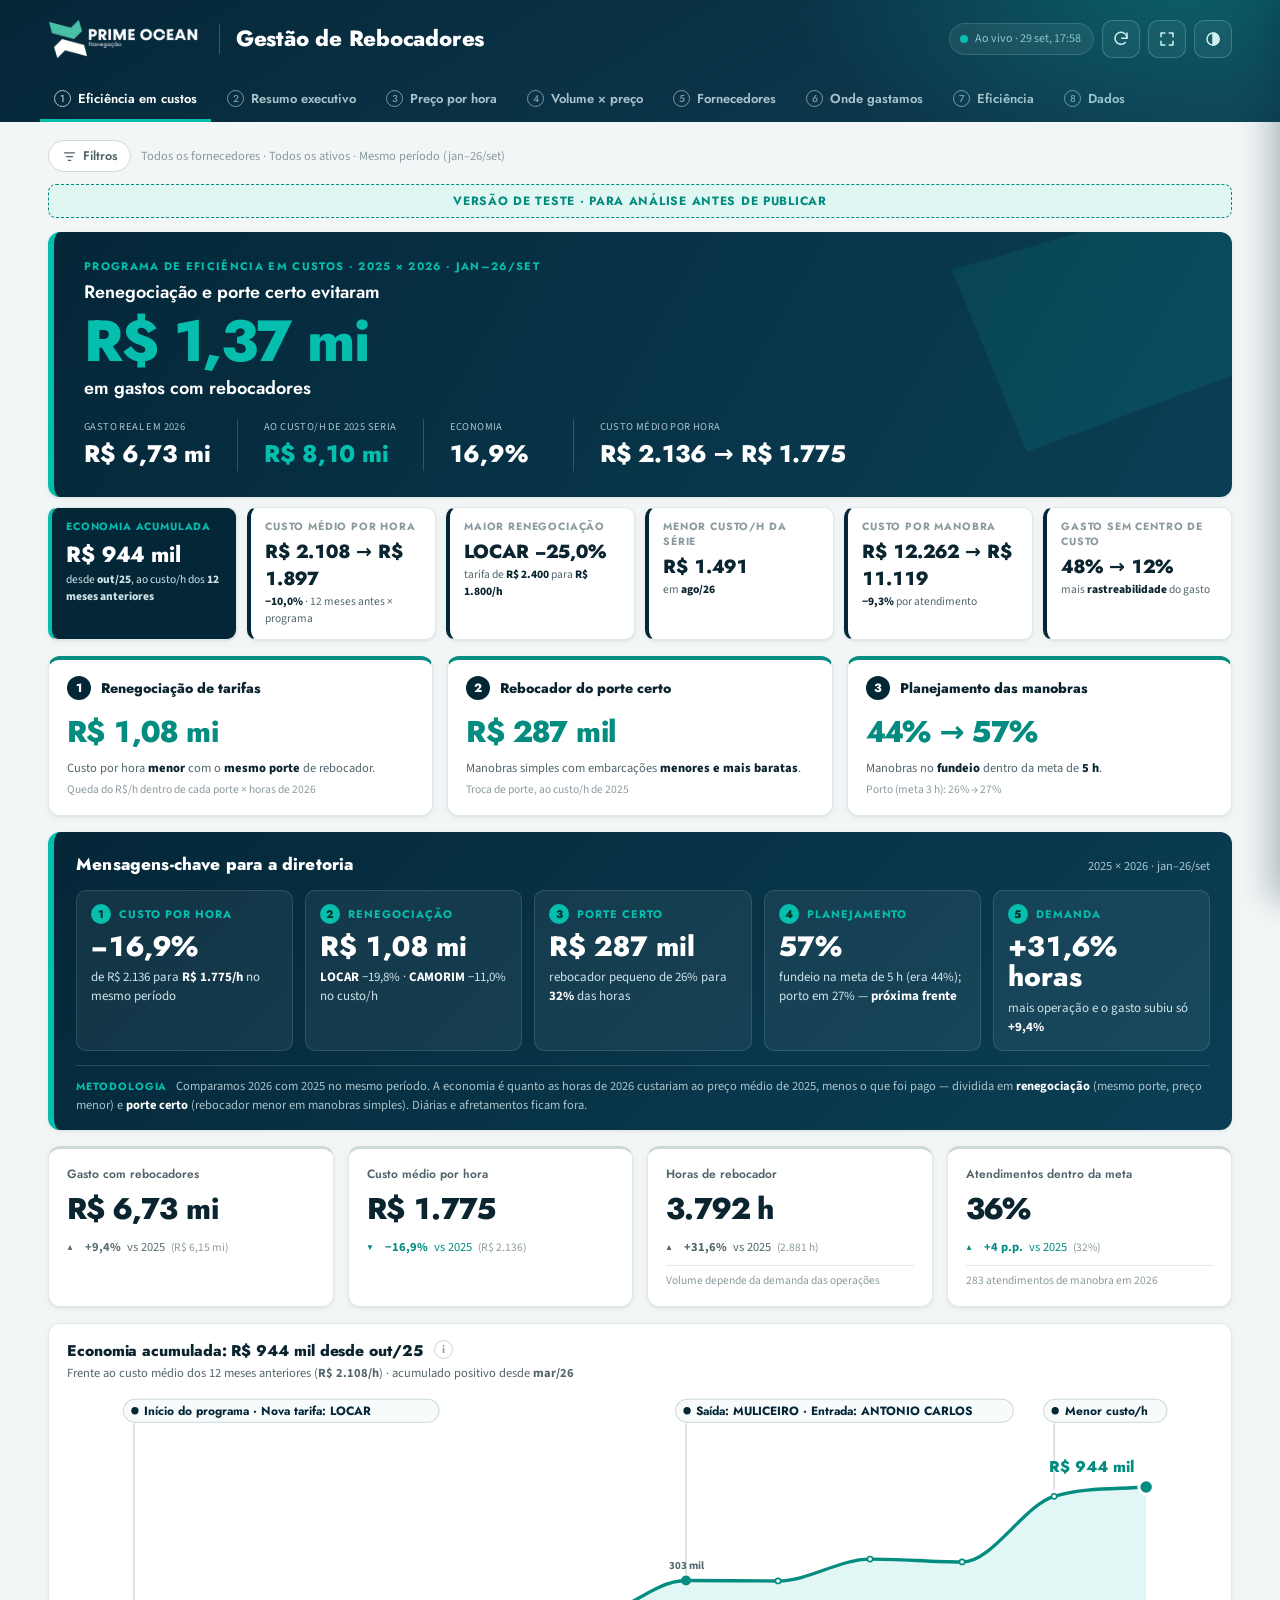
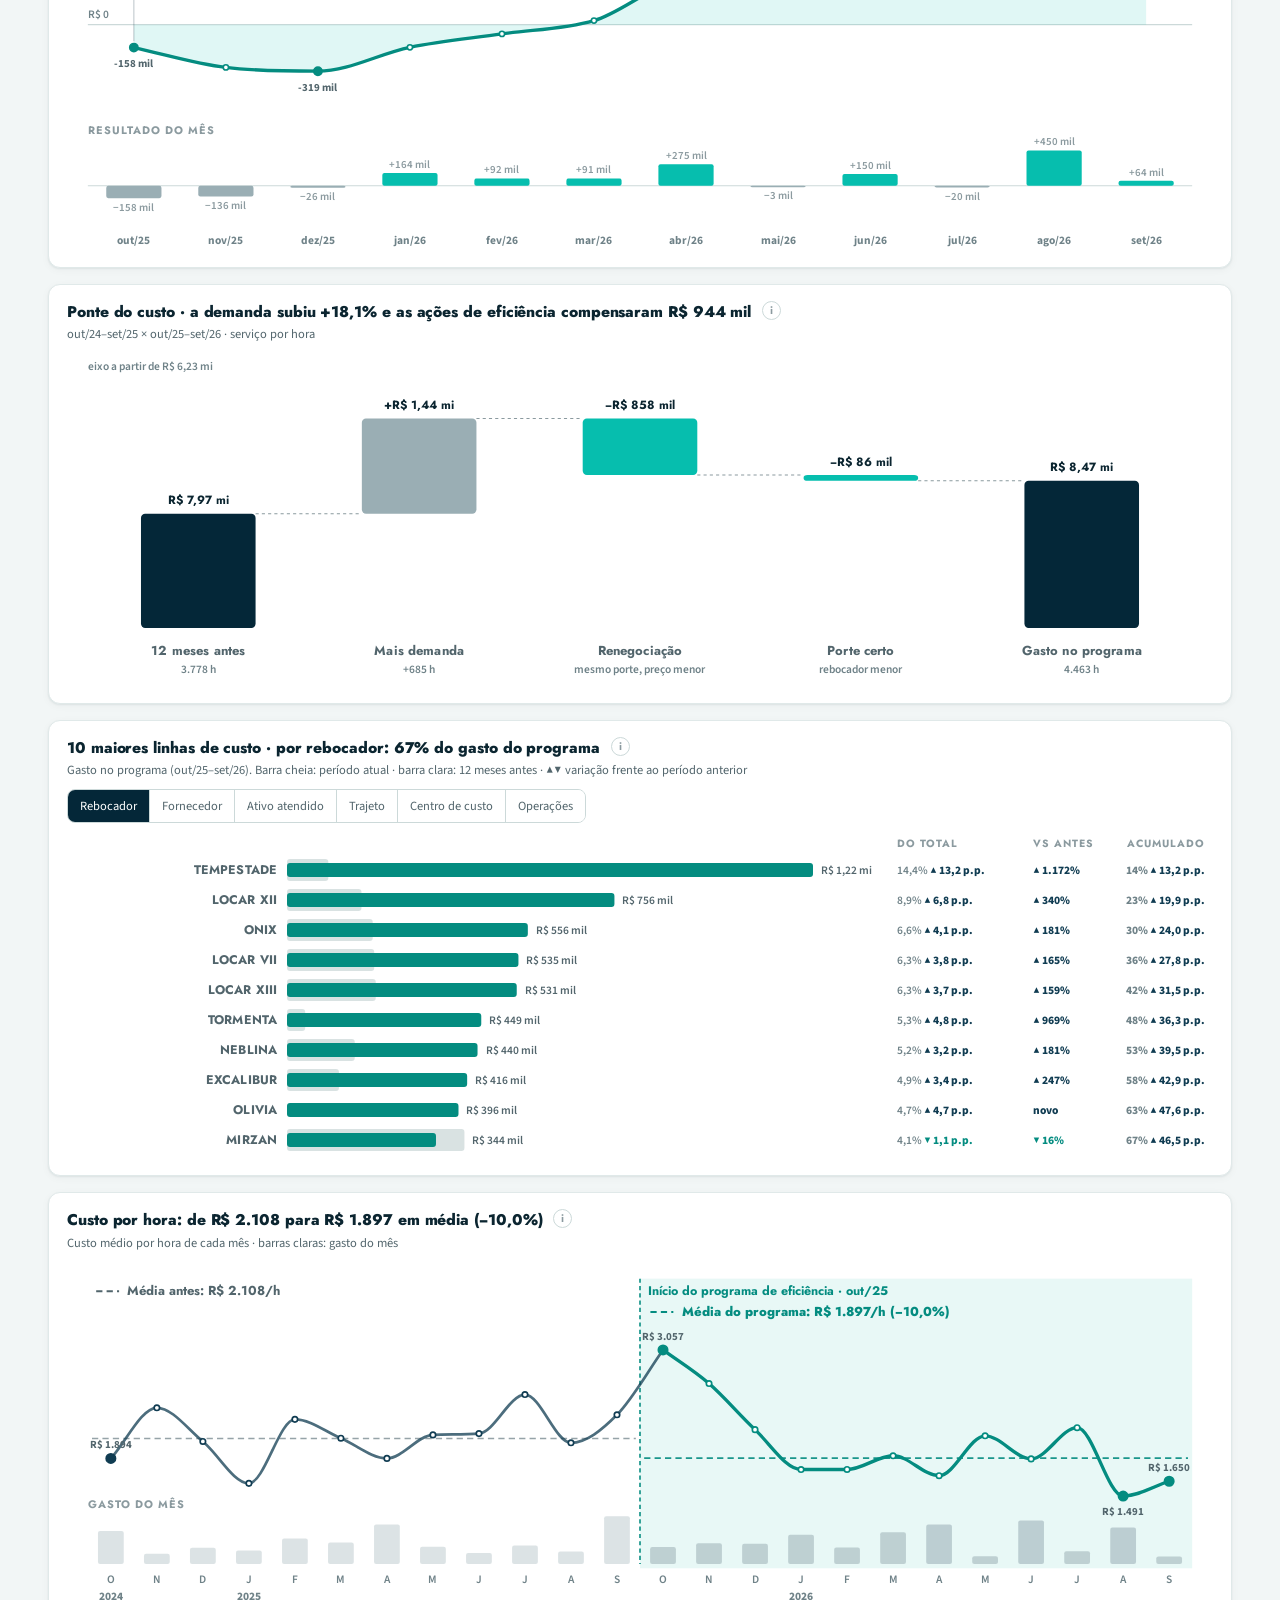
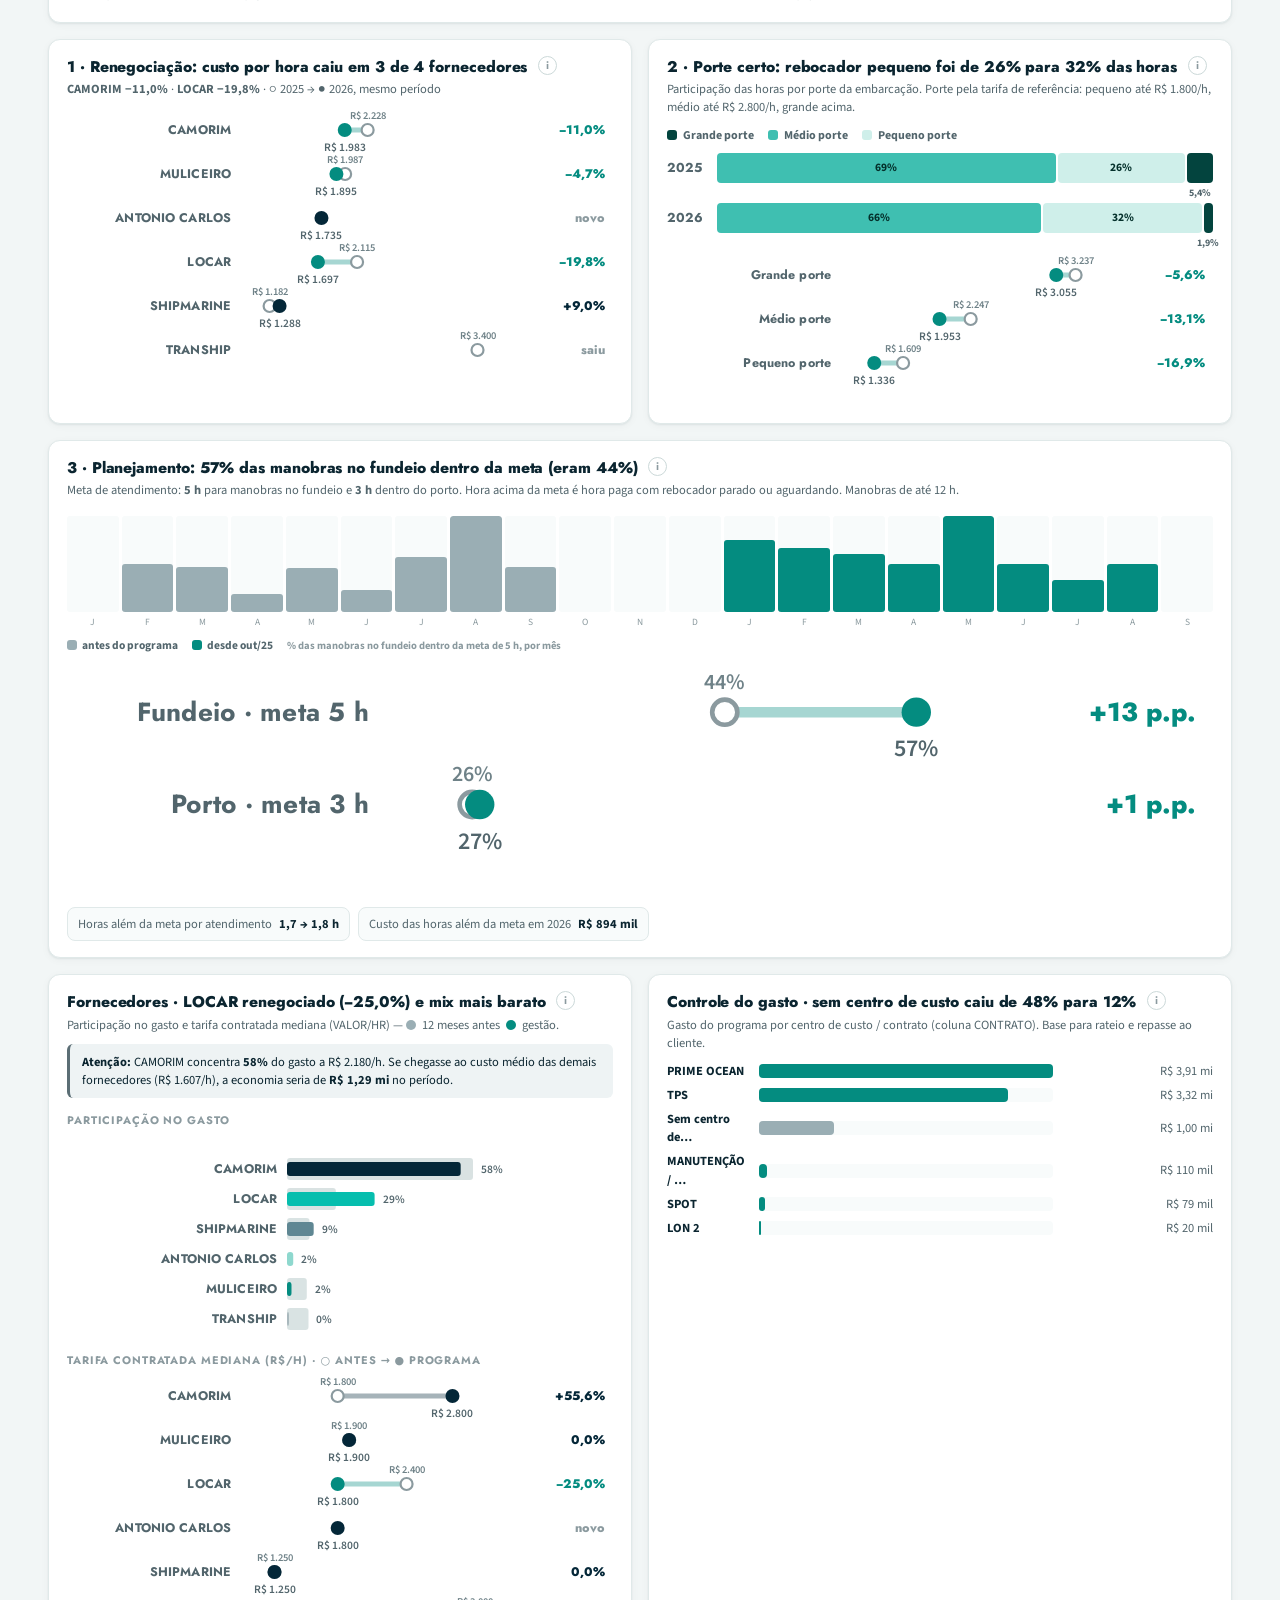
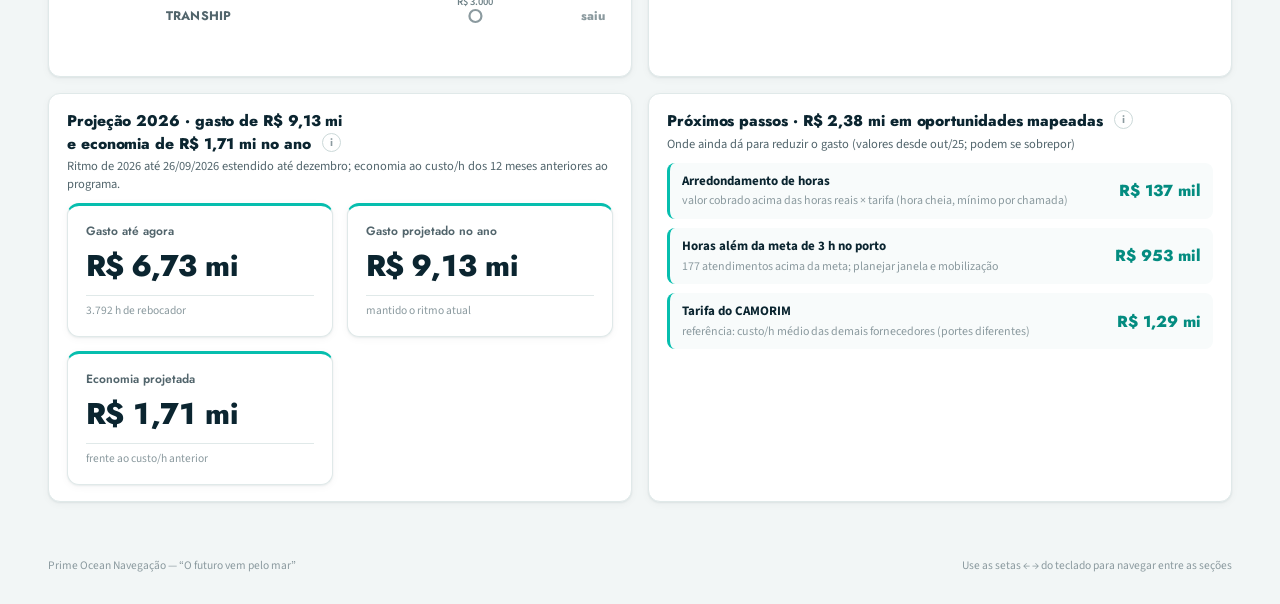
==== commit 7b34d2d2: "Rebocadores v2 (teste): mensagens-chave em destaque, títulos estratégicos e gráficos no tamanho real" ====
--- a/projetos/custos-rebocadores-v2-teste.html
+++ b/projetos/custos-rebocadores-v2-teste.html
@@ -267,6 +267,19 @@
 .chips-k span{background:var(--card-soft);border:1px solid var(--bd);border-radius:8px;padding:7px 10px;font-size:12.5px;color:var(--tx2)}
 .chips-k b{color:var(--tx);margin-left:4px}
 .t10-seg{flex-wrap:wrap}
+/* ===== mensagens-chave (destaque) ===== */
+.kms{background:linear-gradient(135deg,var(--navy),#0B3F55);color:#fff;border-radius:var(--r);padding:20px 22px 16px;margin-bottom:16px;box-shadow:var(--shadow);border-left:6px solid var(--teal)}
+.kms-h{display:flex;justify-content:space-between;align-items:baseline;gap:10px;flex-wrap:wrap;margin-bottom:14px}
+.kms-h b{font:800 17px var(--font-display);letter-spacing:.01em}.kms-h span{font-size:12.5px;color:#A9C3CB}
+.kms-g{display:grid;grid-template-columns:repeat(auto-fit,minmax(190px,1fr));gap:12px}
+.km{background:rgba(255,255,255,.06);border:1px solid rgba(255,255,255,.12);border-radius:10px;padding:13px 14px}
+.km-l{display:flex;align-items:center;gap:8px;font:700 11px var(--font-display);letter-spacing:.09em;text-transform:uppercase;color:var(--teal)}
+.km-l span{width:20px;height:20px;border-radius:50%;background:var(--teal);color:#04302B;display:inline-flex;align-items:center;justify-content:center;font:800 11px var(--font-display);letter-spacing:0}
+.km-v{font:800 28px/1.1 var(--font-display);margin:8px 0 6px;color:#fff;font-variant-numeric:tabular-nums}
+.km-t{font-size:13px;line-height:1.45;color:#CFE3EA}.km-t b{color:#fff}
+.kms-m{margin-top:14px;padding-top:11px;border-top:1px solid rgba(255,255,255,.15);font-size:12.5px;line-height:1.5;color:#A9C3CB}
+.kms-m b{color:#fff}.kms-m>b:first-child{font:700 10.5px var(--font-display);letter-spacing:.09em;text-transform:uppercase;color:var(--teal);margin-right:6px}
+@media (max-width:640px){.km-v{font-size:22px}}
 /* ===== v2: topo minimalista, filtros discretos, detalhe ao clicar ===== */
 .top-in{padding:16px 28px}
 .badge{background:none;box-shadow:none;padding:0}.badge img{height:40px}
@@ -383,6 +396,8 @@
 .ib{display:inline-block;width:64px;height:8px;background:var(--card-soft);border-radius:4px;margin-right:10px;vertical-align:1px;overflow:hidden}
 .ib i{display:block;height:100%;background:var(--teal);border-radius:4px}
 .ib{float:left;margin:6px 12px 0 0}td.ibc{min-width:190px}
+svg .cx{font-size:12.5px!important}
+svg .vl{font-size:11.5px!important}
 </style></head>
 <body>
 <header class="top"><div class="top-in">
@@ -2862,7 +2877,7 @@
     items = keepOrder ? items.slice() : items.slice().sort((a, b) => b.v - a.v);
     const tot = total || items.reduce((s, o) => s + o.v, 0) || 1;
     const cmp = !noPareto && total0 > 0 && items.some(o => o.v0 != null);     // compara com os 12 meses antes
-    const W = cmp ? 900 : 760, rh = 30, L = 220, R = noPareto ? 70 : (cmp ? 330 : 140), top = 8, H = top + items.length * rh + 4;
+    const W = Math.max(cmp ? 720 : 520, Math.round(host.clientWidth || (cmp ? 900 : 760))), rh = 30, L = 220, R = noPareto ? 70 : (cmp ? 330 : 140), top = 8, H = top + items.length * rh + 4;
     const vmax = Math.max(...items.map(o => Math.max(o.v, o.v0 || 0))) || 1;
     const X = v => L + (W - L - R - 70) * (v / vmax);
     const seta = (d, un, casas = 1) => d == null || !isFinite(d) ? '' : (Math.abs(d) < 0.05 ? `<tspan class="dz">■ 0${un}</tspan>` : `<tspan class="${d > 0 ? 'du' : 'dd'}">${d > 0 ? '▲' : '▼'} ${(casas ? NF1 : NF0).format(Math.abs(d))}${un}</tspan>`);
@@ -2901,9 +2916,9 @@
 function dumbbell(host, rows, { fmt = fR, higherBetter = false, labelW = 170, keepOrder = false } = {}) {
     if (!host) return;
     rows = rows.filter(o => o.a != null || o.b != null);
-    if (!keepOrder) rows = rows.slice().sort((x, y) => ((y.b ?? y.a ?? -1e18) - (x.b ?? x.a ?? -1e18)));  // maior para o menor
+    if (!keepOrder) rows = rows.slice().sort((x, y) => (x.b == null) - (y.b == null) || ((y.b ?? y.a ?? -1e18) - (x.b ?? x.a ?? -1e18)));  // maior para o menor; quem saiu vai para o fim
     if (!rows.length) { host.innerHTML = '<div class="empty">Sem dados.</div>'; return; }
-    const W = 760, rh = 40, L = labelW, R = 90, H = rows.length * rh + 22;
+    const W = Math.max(480, Math.round(host.clientWidth || 760)), rh = 44, L = labelW, R = 90, H = rows.length * rh + 22;
     const vals = rows.flatMap(o => [o.a, o.b]).filter(v => v != null);
     const lo = Math.min(...vals) * 0.85, hi = Math.max(...vals) * 1.08;
     const X = v => L + 16 + (W - L - R - 36) * ((v - lo) / (hi - lo || 1));
@@ -2950,14 +2965,21 @@
         const ags = [...new Set(r0.concat(r1).map(r => r.a))].map(a => ({ label: a, a: agg(r0.filter(r => r.a === a)).eff, b: agg(r1.filter(r => r.a === a)).eff, h: agg(r1.filter(r => r.a === a)).h }))
             .sort((x, y) => (y.h || 0) - (x.h || 0));
         dumbbell(swap(c1, 'd1'), ags, { fmt: fR });
-        c1.querySelector('.card-head p').innerHTML = `Custo médio por hora de cada fornecedor · ○ ${prv} → ● ${cur}, no mesmo período. Tiffany: ficou mais barato.`;
+        const ambos = ags.filter(o => o.a && o.b), caiu = ambos.filter(o => o.b < o.a), top2 = caiu.slice(0, 2);
+        c1.querySelector('h3').textContent = `1 · Renegociação: custo por hora caiu em ${caiu.length} de ${ambos.length} fornecedores`;
+        c1.querySelector('.card-head p').innerHTML = `${top2.map(o => `<b>${esc(o.label)} ${fP(o.b / o.a - 1)}</b>`).join(' · ')} · ○ ${prv} → ● ${cur}, mesmo período`;
     }
     const c2 = cardOf('2 · ');
-    if (c2) dumbbell(swap(c2, 'd2'), TIER_ORDER.map(t => ({ label: TIER_LABEL[t], a: agg(r0.filter(r => r.tier === t)).eff, b: agg(r1.filter(r => r.tier === t)).eff })), { fmt: fR });
+    if (c2) {
+        dumbbell(swap(c2, 'd2'), TIER_ORDER.map(t => ({ label: TIER_LABEL[t], a: agg(r0.filter(r => r.tier === t)).eff, b: agg(r1.filter(r => r.tier === t)).eff })), { fmt: fR });
+        const sh = (w, t) => { const T = w.reduce((s, r) => s + r.h, 0); return T ? w.filter(r => r.tier === t).reduce((s, r) => s + r.h, 0) / T : null; };
+        c2.querySelector('h3').textContent = `2 · Porte certo: rebocador pequeno foi de ${pp(sh(r0, 'Pequeno'))} para ${pp(sh(r1, 'Pequeno'))} das horas`;
+    }
     const c3 = cardOf('3 · ');
     if (c3) {
         const A0 = atend(r0), A1 = atend(r1);
         const d = swap(c3, 'd3');
+        c3.querySelector('h3').textContent = `3 · Planejamento: ${pp(A1.fp)} das manobras no fundeio dentro da meta (eram ${pp(A0.fp)})`;
         dumbbell(d, [{ label: 'Fundeio · meta 5 h', a: A0.fp, b: A1.fp }, { label: 'Porto · meta 3 h', a: A0.pp, b: A1.pp }], { fmt: pp, higherBetter: true, labelW: 150 });
         if (d) d.insertAdjacentHTML('afterend', `<div class="chips-k"><span>Horas além da meta por atendimento <b>${A0.exMan == null ? '—' : NF1.format(A0.exMan)} → ${A1.exMan == null ? '—' : NF1.format(A1.exMan)} h</b></span><span>Custo das horas além da meta em ${cur} <b>${fMi(A1.exC)}</b></span></div>`);
     }
@@ -3031,6 +3053,39 @@
     }
 }
 
+/* ===================== v2: mensagens-chave para a diretoria (no lugar de "Destaques") ===================== */
+function mensagensChave() {
+    const cur = S.cur, prv = cur - 1, rs = rowsF(['H']);
+    const L = alavancas(rs, prv, cur); if (!L) return '';
+    const { t0, t1, A0, A1 } = L;
+    const r0 = rs.filter(r => r.y === prv), r1 = rs.filter(r => r.y === cur);
+    const sh = (w, t) => { const T = w.reduce((s, r) => s + r.h, 0); return T ? w.filter(r => r.tier === t).reduce((s, r) => s + r.h, 0) / T : null; };
+    const ags = L.ag.filter(o => o.e0 && o.e1 && o.h1 > 20 && o.e1 < o.e0).sort((a, b) => (a.e1 - a.e0) * a.h1 - (b.e1 - b.e0) * b.h1).slice(0, 2);
+    const dH = dlt(t1.h, t0.h), dC = dlt(t1.c, t0.c), dE = dlt(t1.eff, t0.eff);
+    const it = (n, lab, big, txt) => `<div class="km"><div class="km-l"><span>${n}</span>${lab}</div><div class="km-v">${big}</div><div class="km-t">${txt}</div></div>`;
+    return `<section class="kms">
+      <div class="kms-h"><b>Mensagens-chave para a diretoria</b><span>${prv} × ${cur} · ${perLabel()}</span></div>
+      <div class="kms-g">
+        ${it(1, 'Custo por hora', fP(dE), `de ${fR(t0.eff)} para <b>${fR(t1.eff)}/h</b> no mesmo período`)}
+        ${it(2, 'Renegociação', fMi(L.eco1), ags.length ? ags.map(o => `<b>${esc(o.a)}</b> ${fP(o.e1 / o.e0 - 1)}`).join(' · ') + ' no custo/h' : 'preço menor no mesmo porte')}
+        ${it(3, 'Porte certo', fMi(L.eco2), `rebocador pequeno de ${pp(sh(r0, 'Pequeno'))} para <b>${pp(sh(r1, 'Pequeno'))}</b> das horas`)}
+        ${it(4, 'Planejamento', pp(A1.fp), `fundeio na meta de 5 h (era ${pp(A0.fp)}); porto em ${pp(A1.pp)} — <b>próxima frente</b>`)}
+        ${it(5, 'Demanda', `${fP(dH)} horas`, dC <= 0 ? `mais operação e o gasto <b>caiu ${fP(Math.abs(dC), false)}</b>` : `mais operação e o gasto subiu só <b>${fP(dC)}</b>`)}
+      </div>
+      <div class="kms-m"><b>Metodologia</b> Comparamos ${cur} com ${prv} no mesmo período. A economia é quanto as horas de ${cur} custariam ao preço médio de ${prv}, menos o que foi pago — dividida em <b>renegociação</b> (mesmo porte, preço menor) e <b>porte certo</b> (rebocador menor em manobras simples). Diárias e afretamentos ficam fora.</div>
+    </section>`;
+}
+function tirarDestaques() {
+    const c = [...$$('#view .card')].find(x => ((x.querySelector('h3') || {}).textContent || '').startsWith('Destaques para a diretoria'));
+    if (!c) return; const par = c.parentElement; c.remove();
+    if (par && par.classList.contains('two') && par.children.length === 1) par.style.gridTemplateColumns = '1fr';
+}
+const _gestaoV2 = V.gestao;
+V.gestao = function() {
+    const b = _gestaoV2();
+    return { html: b.html.replace('<div class="kgrid ctxk">', mensagensChave() + '<div class="kgrid ctxk">'), after() { b.after(); tirarDestaques(); } };
+};
+
 /* ===================== v2: topo minimalista, logo negativo, filtros discretos, detalhe ao clicar ===================== */
 const ICO = {
     live: '',
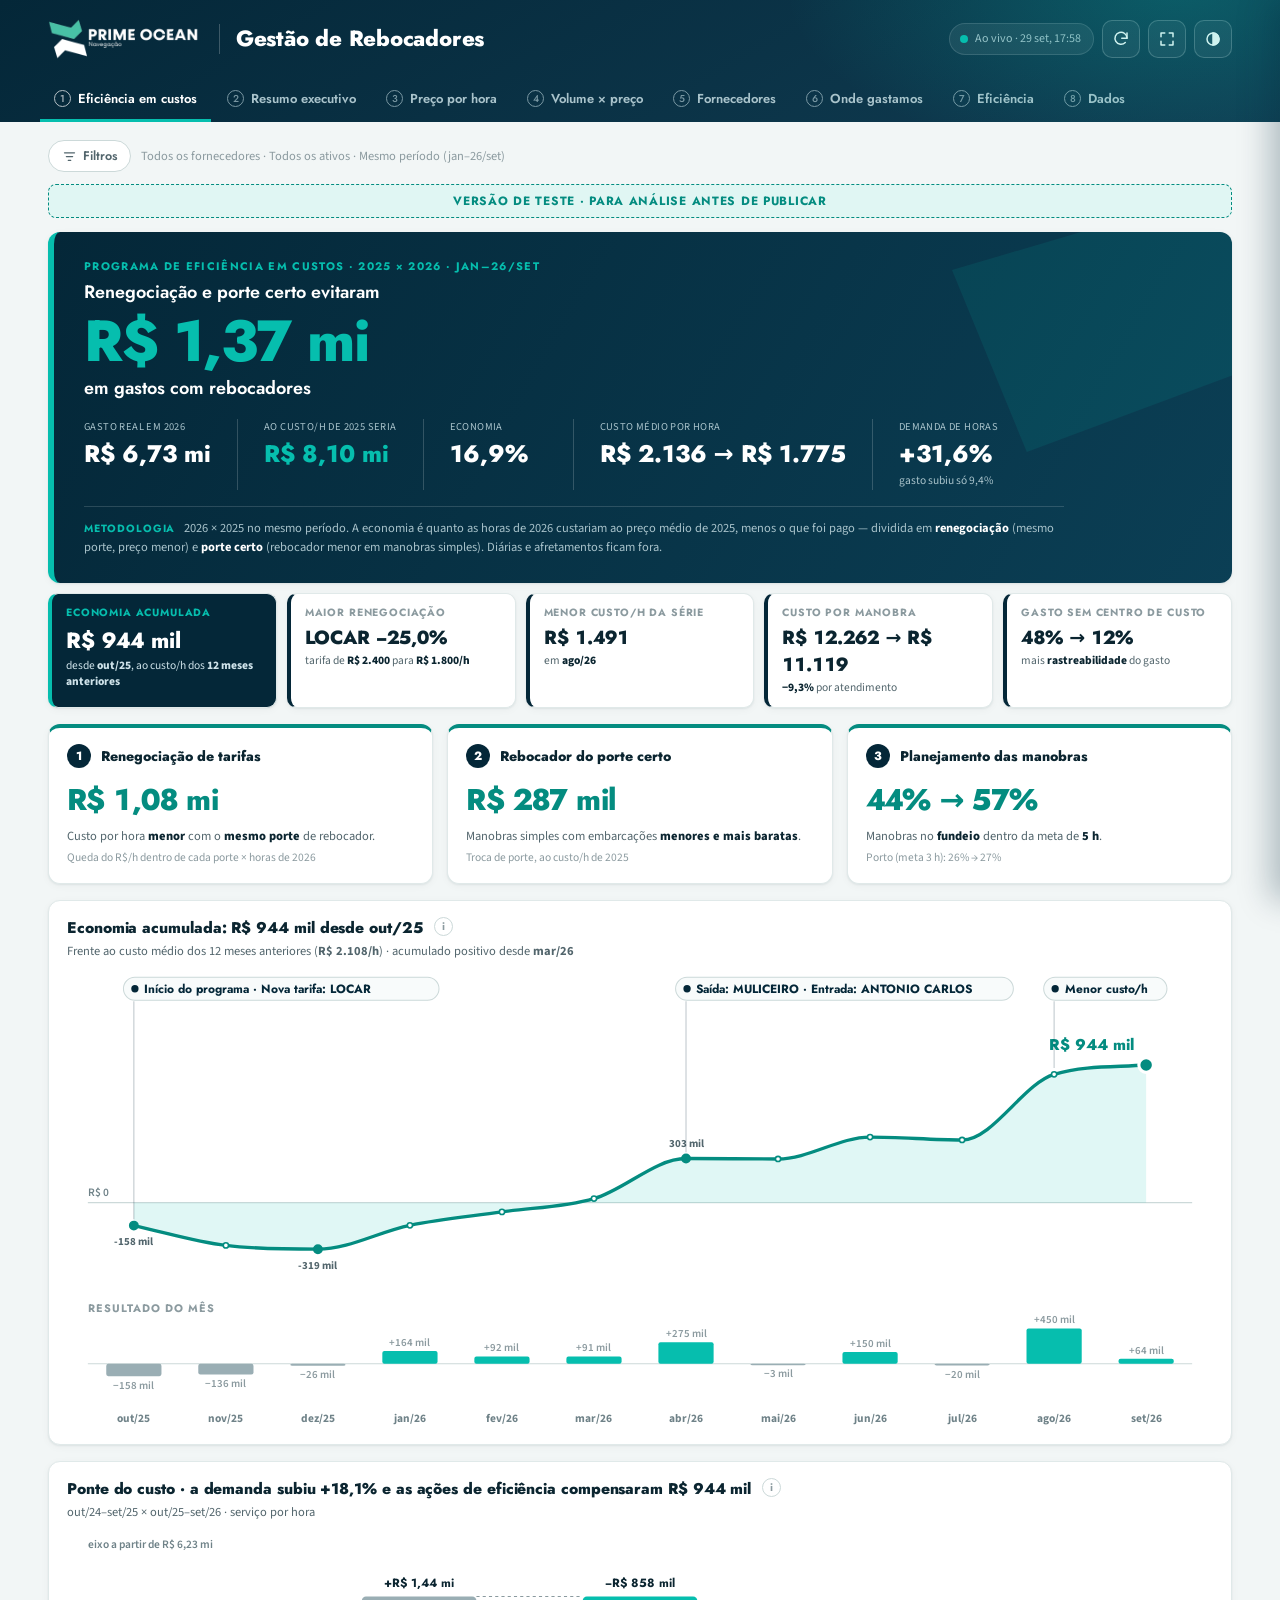
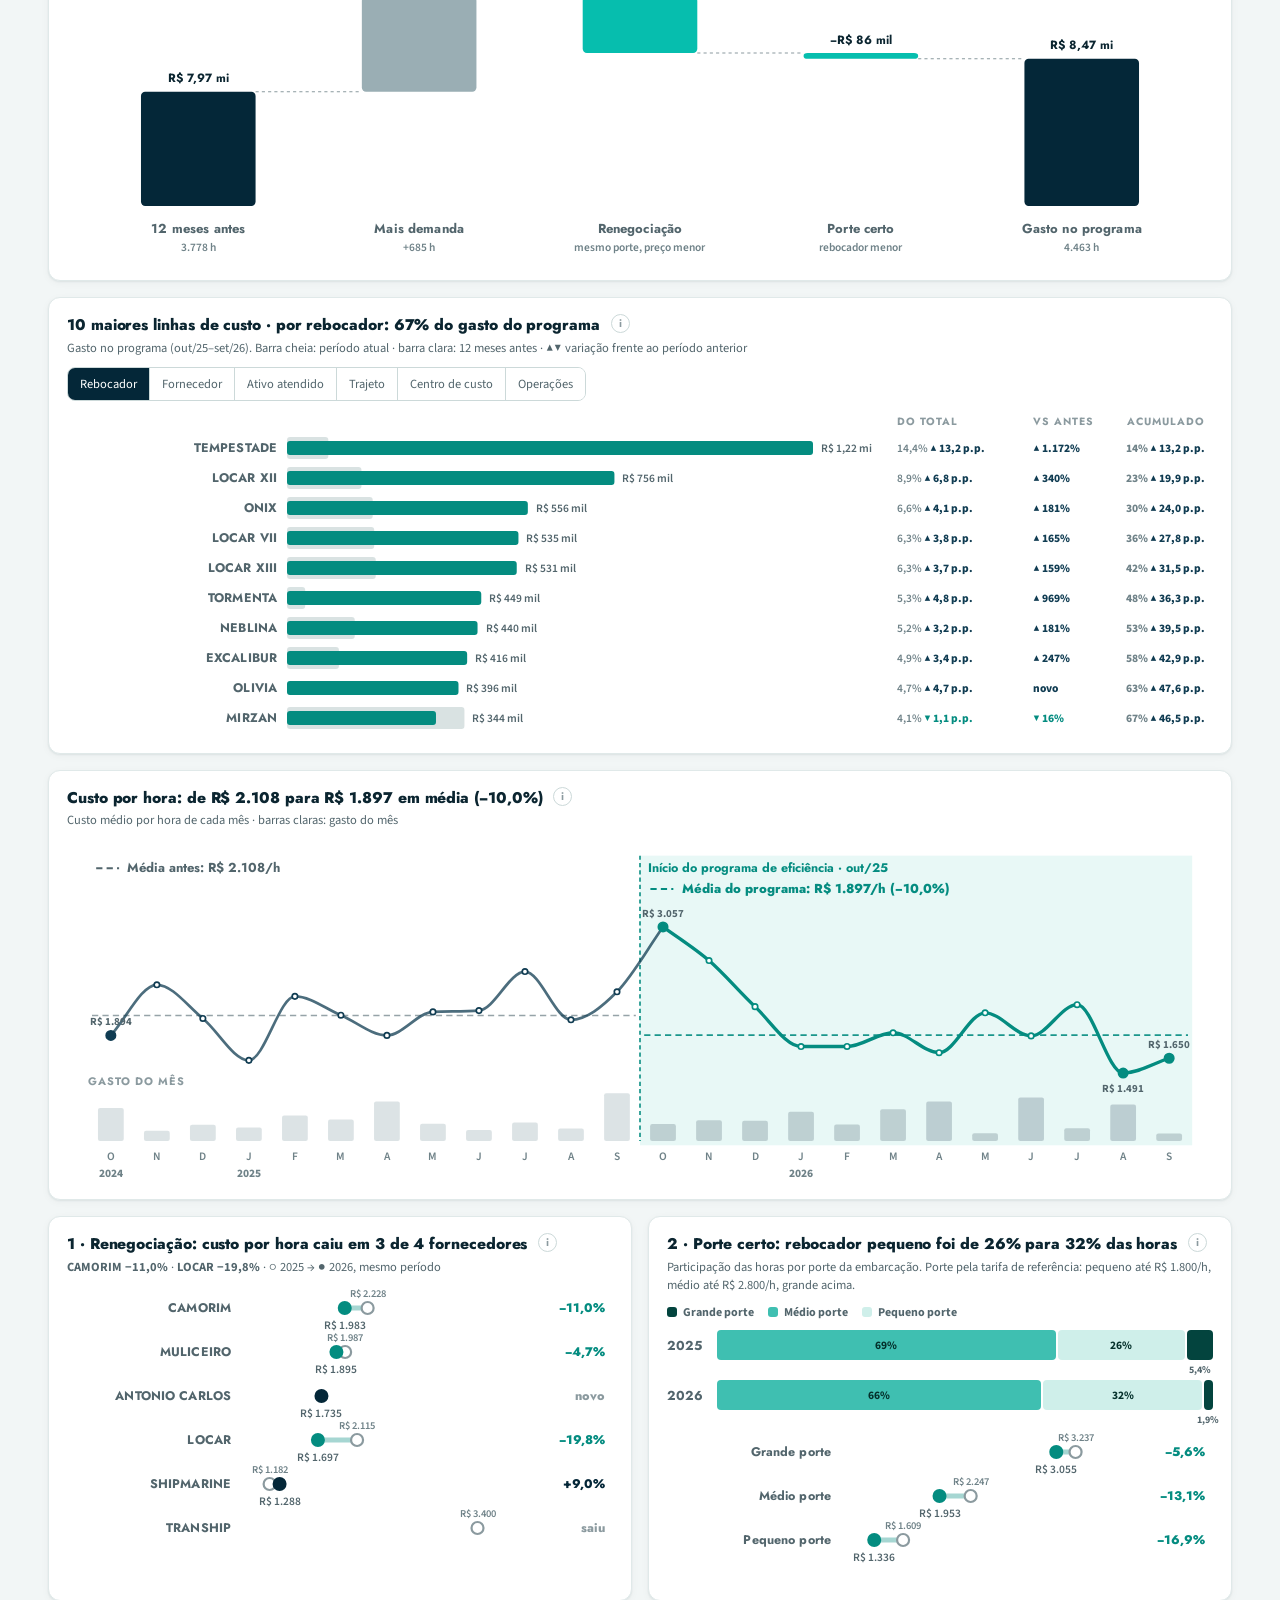
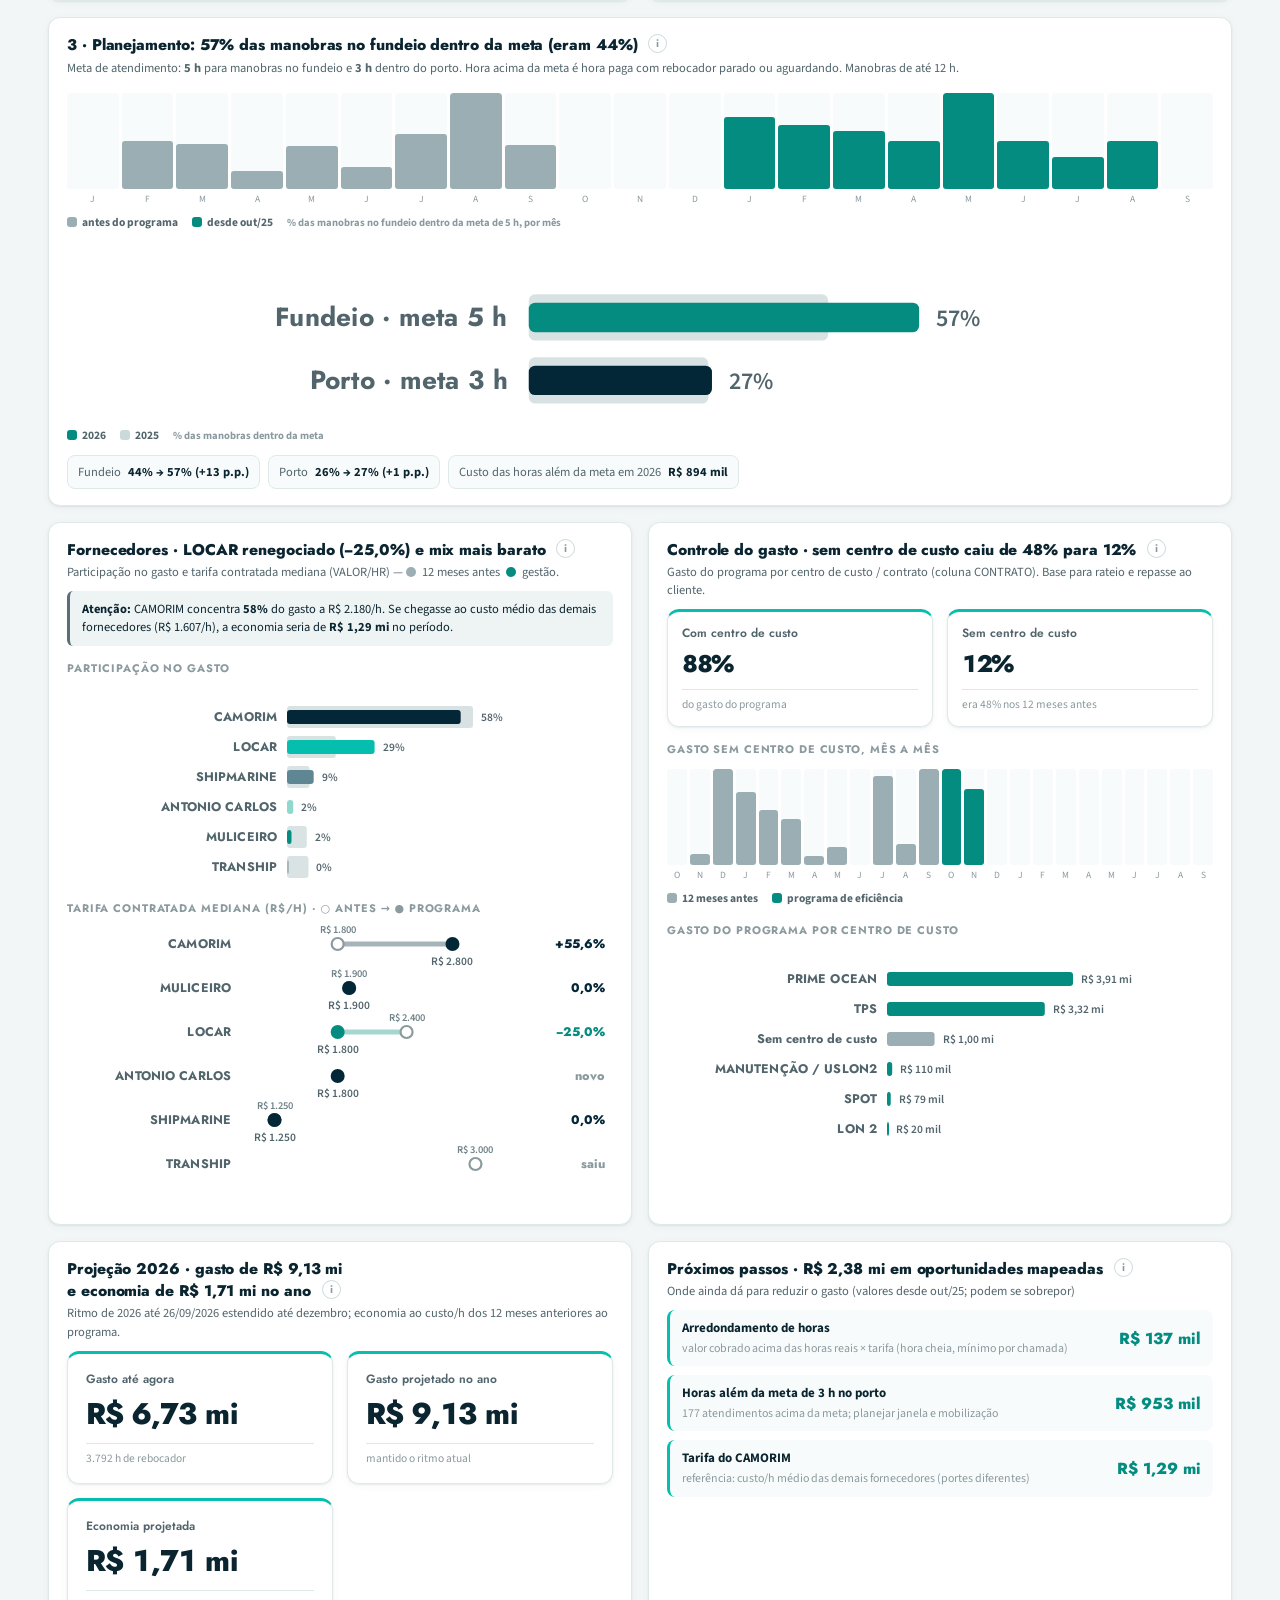
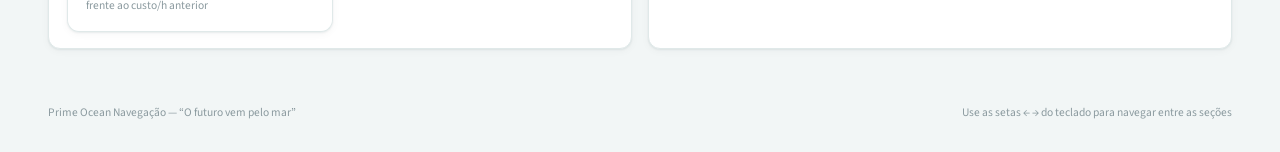
==== commit 2b35e1bc: "Rebocadores v2 (teste): topo enxuto, planejamento em barras e controle do gasto com evolução mensal " ====
--- a/projetos/custos-rebocadores-v2-teste.html
+++ b/projetos/custos-rebocadores-v2-teste.html
@@ -280,6 +280,10 @@
 .kms-m{margin-top:14px;padding-top:11px;border-top:1px solid rgba(255,255,255,.15);font-size:12.5px;line-height:1.5;color:#A9C3CB}
 .kms-m b{color:#fff}.kms-m>b:first-child{font:700 10.5px var(--font-display);letter-spacing:.09em;text-transform:uppercase;color:var(--teal);margin-right:6px}
 @media (max-width:640px){.km-v{font-size:22px}}
+.gh-sub{font-size:11.5px;color:#A9C3CB;margin-top:2px}
+.gh-met{margin-top:16px;padding-top:12px;border-top:1px solid rgba(255,255,255,.15);font-size:12.5px;line-height:1.5;color:#A9C3CB;max-width:980px}
+.gh-met b{color:#fff}.gh-met>b:first-child{font:700 10.5px var(--font-display);letter-spacing:.09em;text-transform:uppercase;color:var(--teal);margin-right:6px}
+.ccg{margin:0 0 4px}.ccg .kpi{padding:12px 14px}.ccg .kv{font-size:24px}
 /* ===== v2: topo minimalista, filtros discretos, detalhe ao clicar ===== */
 .top-in{padding:16px 28px}
 .badge{background:none;box-shadow:none;padding:0}.badge img{height:40px}
@@ -2757,7 +2761,6 @@
     const tile = (l, v, s, cls) => `<div class="mc ${cls || ''}"><div class="mc-l">${l}</div><div class="mc-v">${v}</div><div class="mc-s">${s}</div></div>`;
     const marcos = `<div class="mcs">
       ${tile('Economia acumulada', fMi(ecoAc), `desde <b>${GESTAO_LBL}</b>, ao custo/h dos <b>12 meses anteriores</b>`, 'acc')}
-      ${tile('Custo médio por hora', `${fR(a0.eff)} → ${fR(a1.eff)}`, `<b>${fP(dlt(a1.eff, a0.eff))}</b> · 12 meses antes × programa`)}
       ${reneg ? tile('Maior renegociação', `${esc(reneg.a)} ${fP(reneg.v1 / reneg.v0 - 1)}`, `tarifa de <b>${fR(reneg.v0)}</b> para <b>${fR(reneg.v1)}/h</b>`) : ''}
       ${melhor ? tile('Menor custo/h da série', fR(melhor.eff), `em <b>${mLbl(melhor.k)}</b>`) : ''}
       ${cm0 && cm1 ? tile('Custo por manobra', `${fR(cm0)} → ${fR(cm1)}`, `<b>${fP(dlt(cm1, cm0))}</b> por atendimento`) : ''}
@@ -2796,7 +2799,7 @@
         ${card(reneg ? `Fornecedores · ${esc(reneg.a)} renegociado (${fP(reneg.v1 / reneg.v0 - 1)}) e mix mais barato` : 'Fornecedores', `Participação no gasto e tarifa contratada mediana (VALOR/HR) — <span class="dotc" style="background:var(--y-old)"></span>12 meses antes &nbsp;<span class="dotc" style="background:var(--y-cur)"></span>gestão.`,
             alerta + `<div class="sub-h">Participação no gasto</div><div id="fsh"></div><div class="sub-h">Tarifa contratada mediana (R$/h) · ○ antes → ● programa</div><div id="ftar"></div>`)}
         ${card(cc0 != null ? `Controle do gasto · sem centro de custo caiu de ${pp(cc0)} para ${pp(cc1)}` : 'Controle do gasto', `Gasto do programa por centro de custo / contrato (coluna CONTRATO). Base para rateio e repasse ao cliente.`,
-            `<div class="lvl">${ccRows}</div>`)}
+            `<div class="kgrid k3 ccg">${kpi('Com centro de custo', pp(1 - cc1), [], 'do gasto do programa')}${kpi('Sem centro de custo', pp(cc1), [], `era ${pp(cc0)} nos 12 meses antes`)}</div><div class="sub-h">Gasto sem centro de custo, mês a mês</div><div id="ccm"></div><div class="sub-h">Gasto do programa por centro de custo</div><div id="ccb"></div>`)}
       </div>
       <div class="two">
         ${card(`Projeção ${y} · gasto de ${fMi(projC)} e economia de ${fMi(projEco)} no ano`, `Ritmo de ${y} até ${S.maxDate.split('-').reverse().join('/')} estendido até dezembro; economia ao custo/h dos 12 meses anteriores ao programa.`,
@@ -2809,6 +2812,9 @@
     return {
         marcos, mid, end, reneg,
         after() {
+            const ccMes = [...new Set(H.filter(r => mk(r) >= BASE_INI).map(mk))].sort().map(k => { const g = H.filter(r => mk(r) === k), T = g.reduce((s, r) => s + r.vt, 0); return { k, v: T ? g.filter(r => !r.c).reduce((s, r) => s + r.vt, 0) / T : null }; });
+            const ccm = $('#ccm'); if (ccm) ccm.innerHTML = `<div class="iabs">${ccMes.map(o => `<div class="iab" title="${mLbl(o.k)}: ${pp(o.v)} sem centro de custo"><div class="iab-c"><i style="height:${(o.v || 0) * 100}%;background:${o.k >= GESTAO_INI ? 'var(--teal-deep)' : 'var(--y-old)'}"></i></div><span>${MES[+o.k.slice(5) - 1][0].toUpperCase()}</span></div>`).join('')}</div><div class="iab-leg"><span><i style="background:var(--y-old)"></i>12 meses antes</span><span><i style="background:var(--teal-deep)"></i>programa de eficiência</span></div>`;
+            hbars($('#ccb'), ccList.map(([c, v]) => ({ label: c, v, color: c === 'Sem centro de custo' ? 'var(--y-old)' : 'var(--teal-deep)' })), { fmt: fMi, noPareto: true });
             hbars($('#fsh'), F.filter(o => o.s0 > 0.005 || o.s1 > 0.005).map(o => ({ label: o.a, v: o.s1, v0: o.s0, color: agColor(o.a) })), { fmt: pp, noPareto: true });
             dumbbell($('#ftar'), F.filter(o => o.v0 || o.v1).map(o => ({ label: o.a, a: o.v0, b: o.v1 })), { fmt: fR });
             const t10 = k => { $$('.t10-seg button').forEach(b => b.classList.toggle('on', b.dataset.k === k)); top10($('#t10'), w0, w1, k); };
@@ -2980,8 +2986,12 @@
         const A0 = atend(r0), A1 = atend(r1);
         const d = swap(c3, 'd3');
         c3.querySelector('h3').textContent = `3 · Planejamento: ${pp(A1.fp)} das manobras no fundeio dentro da meta (eram ${pp(A0.fp)})`;
-        dumbbell(d, [{ label: 'Fundeio · meta 5 h', a: A0.fp, b: A1.fp }, { label: 'Porto · meta 3 h', a: A0.pp, b: A1.pp }], { fmt: pp, higherBetter: true, labelW: 150 });
-        if (d) d.insertAdjacentHTML('afterend', `<div class="chips-k"><span>Horas além da meta por atendimento <b>${A0.exMan == null ? '—' : NF1.format(A0.exMan)} → ${A1.exMan == null ? '—' : NF1.format(A1.exMan)} h</b></span><span>Custo das horas além da meta em ${cur} <b>${fMi(A1.exC)}</b></span></div>`);
+        // mesmo padrão dos rankings: barra cheia = ano atual, barra clara = ano anterior
+        const dpp = (a, b) => a == null || b == null ? '' : ` (${a - b >= 0 ? '+' : '−'}${NF0.format(Math.abs(a - b) * 100)} p.p.)`;
+        hbars(d, [{ label: 'Fundeio · meta 5 h', v: A1.fp || 0, v0: A0.fp, color: 'var(--teal-deep)' }, { label: 'Porto · meta 3 h', v: A1.pp || 0, v0: A0.pp, color: 'var(--navy)' }].sort((a, b) => b.v - a.v),
+            { fmt: v => pp(v), noPareto: true, keepOrder: true });
+        if (d) d.insertAdjacentHTML('afterend', `<div class="iab-leg"><span><i style="background:var(--teal-deep)"></i>${cur}</span><span><i style="background:var(--bd2)"></i>${prv}</span><span class="mu">% das manobras dentro da meta</span></div>
+          <div class="chips-k"><span>Fundeio <b>${pp(A0.fp)} → ${pp(A1.fp)}${dpp(A1.fp, A0.fp)}</b></span><span>Porto <b>${pp(A0.pp)} → ${pp(A1.pp)}${dpp(A1.pp, A0.pp)}</b></span><span>Custo das horas além da meta em ${cur} <b>${fMi(A1.exC)}</b></span></div>`);
     }
 }
 
@@ -3053,37 +3063,26 @@
     }
 }
 
-/* ===================== v2: mensagens-chave para a diretoria (no lugar de "Destaques") ===================== */
-function mensagensChave() {
-    const cur = S.cur, prv = cur - 1, rs = rowsF(['H']);
-    const L = alavancas(rs, prv, cur); if (!L) return '';
-    const { t0, t1, A0, A1 } = L;
-    const r0 = rs.filter(r => r.y === prv), r1 = rs.filter(r => r.y === cur);
-    const sh = (w, t) => { const T = w.reduce((s, r) => s + r.h, 0); return T ? w.filter(r => r.tier === t).reduce((s, r) => s + r.h, 0) / T : null; };
-    const ags = L.ag.filter(o => o.e0 && o.e1 && o.h1 > 20 && o.e1 < o.e0).sort((a, b) => (a.e1 - a.e0) * a.h1 - (b.e1 - b.e0) * b.h1).slice(0, 2);
-    const dH = dlt(t1.h, t0.h), dC = dlt(t1.c, t0.c), dE = dlt(t1.eff, t0.eff);
-    const it = (n, lab, big, txt) => `<div class="km"><div class="km-l"><span>${n}</span>${lab}</div><div class="km-v">${big}</div><div class="km-t">${txt}</div></div>`;
-    return `<section class="kms">
-      <div class="kms-h"><b>Mensagens-chave para a diretoria</b><span>${prv} × ${cur} · ${perLabel()}</span></div>
-      <div class="kms-g">
-        ${it(1, 'Custo por hora', fP(dE), `de ${fR(t0.eff)} para <b>${fR(t1.eff)}/h</b> no mesmo período`)}
-        ${it(2, 'Renegociação', fMi(L.eco1), ags.length ? ags.map(o => `<b>${esc(o.a)}</b> ${fP(o.e1 / o.e0 - 1)}`).join(' · ') + ' no custo/h' : 'preço menor no mesmo porte')}
-        ${it(3, 'Porte certo', fMi(L.eco2), `rebocador pequeno de ${pp(sh(r0, 'Pequeno'))} para <b>${pp(sh(r1, 'Pequeno'))}</b> das horas`)}
-        ${it(4, 'Planejamento', pp(A1.fp), `fundeio na meta de 5 h (era ${pp(A0.fp)}); porto em ${pp(A1.pp)} — <b>próxima frente</b>`)}
-        ${it(5, 'Demanda', `${fP(dH)} horas`, dC <= 0 ? `mais operação e o gasto <b>caiu ${fP(Math.abs(dC), false)}</b>` : `mais operação e o gasto subiu só <b>${fP(dC)}</b>`)}
-      </div>
-      <div class="kms-m"><b>Metodologia</b> Comparamos ${cur} com ${prv} no mesmo período. A economia é quanto as horas de ${cur} custariam ao preço médio de ${prv}, menos o que foi pago — dividida em <b>renegociação</b> (mesmo porte, preço menor) e <b>porte certo</b> (rebocador menor em manobras simples). Diárias e afretamentos ficam fora.</div>
-    </section>`;
-}
+/* ===================== v2: topo enxuto — um só bloco de resultado (sem repetir mensagens e indicadores) ===================== */
 function tirarDestaques() {
     const c = [...$$('#view .card')].find(x => ((x.querySelector('h3') || {}).textContent || '').startsWith('Destaques para a diretoria'));
     if (!c) return; const par = c.parentElement; c.remove();
     if (par && par.classList.contains('two') && par.children.length === 1) par.style.gridTemplateColumns = '1fr';
 }
+function enxugarTopo() {
+    const k = $('#view .kgrid.ctxk'); if (k) k.remove();                       // indicadores repetidos
+    const hero = $('.gestao-hero'); if (!hero || hero.dataset.enx) return; hero.dataset.enx = '1';
+    const cur = S.cur, prv = cur - 1, rs = rowsF(['H']);
+    const L = alavancas(rs, prv, cur); if (!L) return;
+    const dH = dlt(L.t1.h, L.t0.h), dC = dlt(L.t1.c, L.t0.c);
+    const grid = hero.querySelector('.milestone-grid');
+    if (grid) grid.insertAdjacentHTML('beforeend', `<div class="milestone-item"><div class="ml">Demanda de horas</div><div class="mv">${fP(dH)}</div><div class="gh-sub">gasto ${dC <= 0 ? 'caiu' : 'subiu só'} ${fP(Math.abs(dC), false)}</div></div>`);
+    if (grid) grid.insertAdjacentHTML('afterend', `<div class="gh-met"><b>Metodologia</b> ${cur} × ${prv} no mesmo período. A economia é quanto as horas de ${cur} custariam ao preço médio de ${prv}, menos o que foi pago — dividida em <b>renegociação</b> (mesmo porte, preço menor) e <b>porte certo</b> (rebocador menor em manobras simples). Diárias e afretamentos ficam fora.</div>`);
+}
 const _gestaoV2 = V.gestao;
 V.gestao = function() {
     const b = _gestaoV2();
-    return { html: b.html.replace('<div class="kgrid ctxk">', mensagensChave() + '<div class="kgrid ctxk">'), after() { b.after(); tirarDestaques(); } };
+    return { html: b.html, after() { b.after(); tirarDestaques(); enxugarTopo(); } };
 };
 
 /* ===================== v2: topo minimalista, logo negativo, filtros discretos, detalhe ao clicar ===================== */
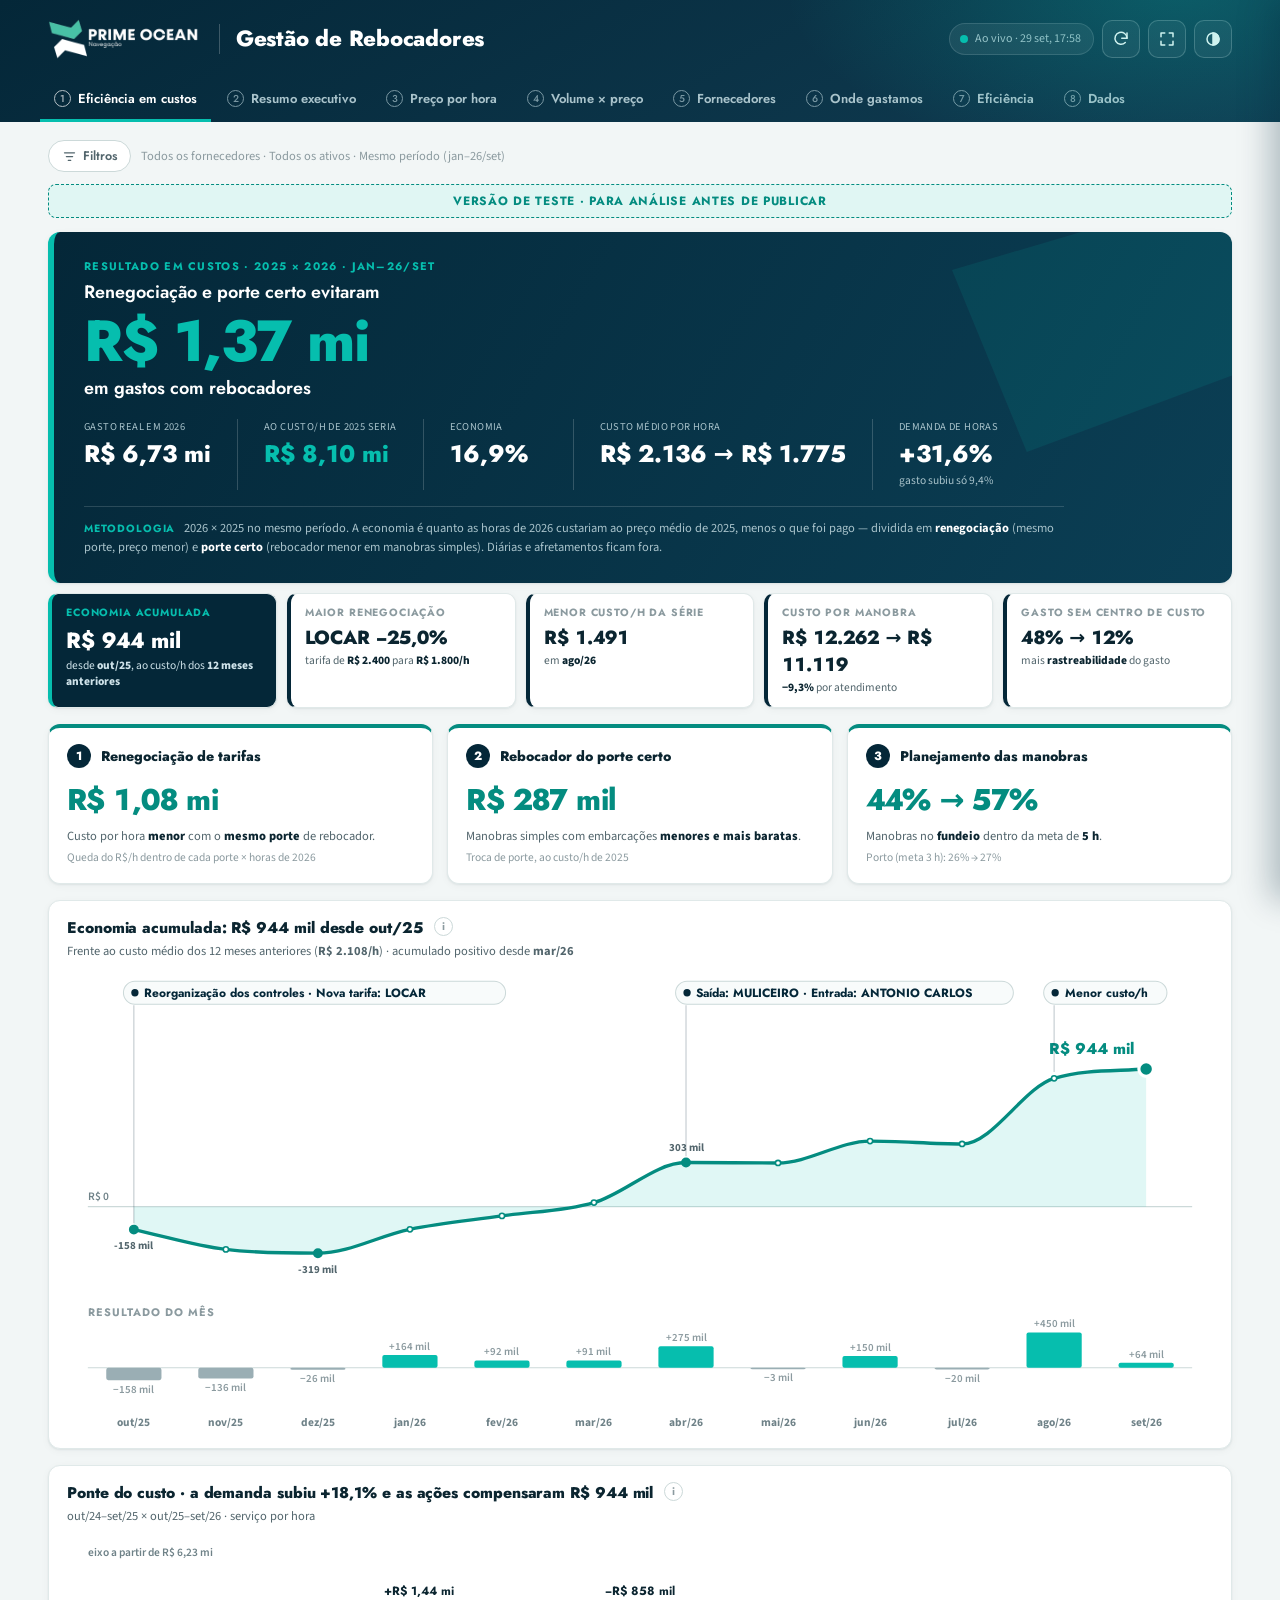
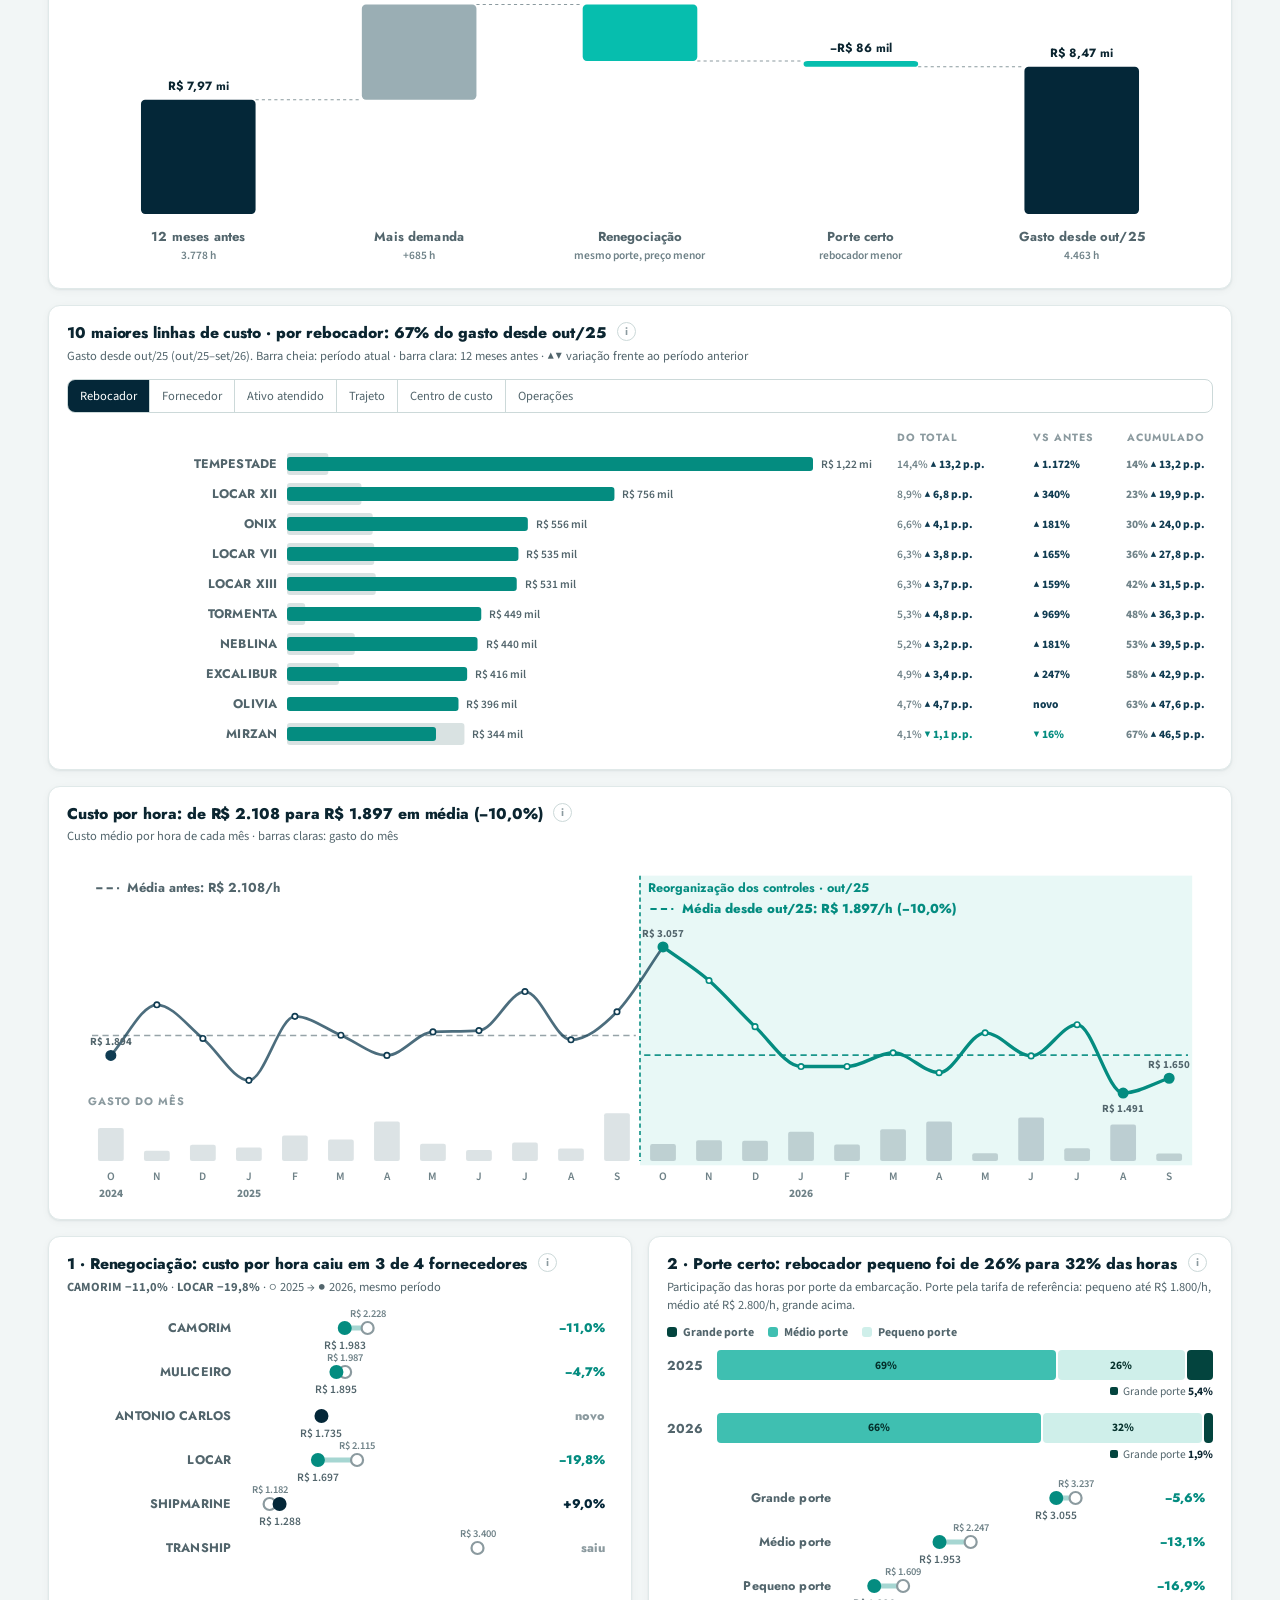
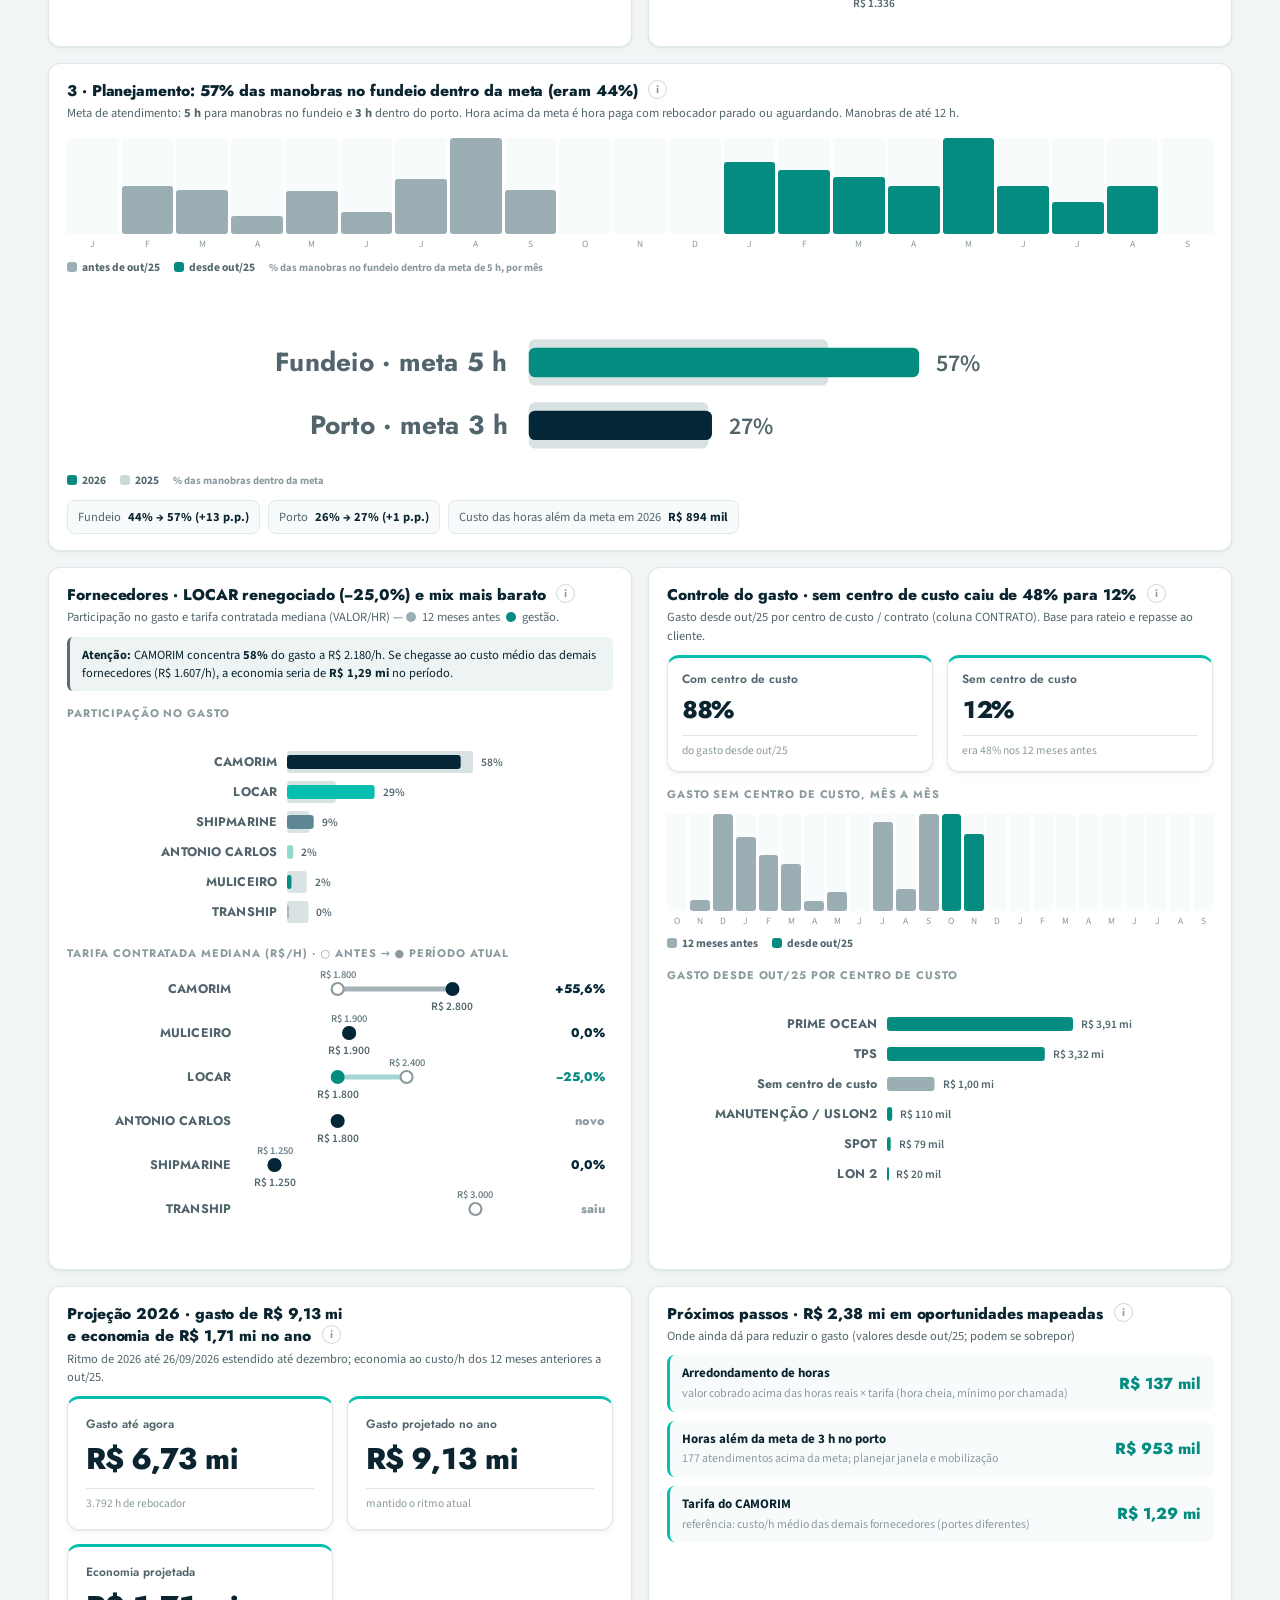
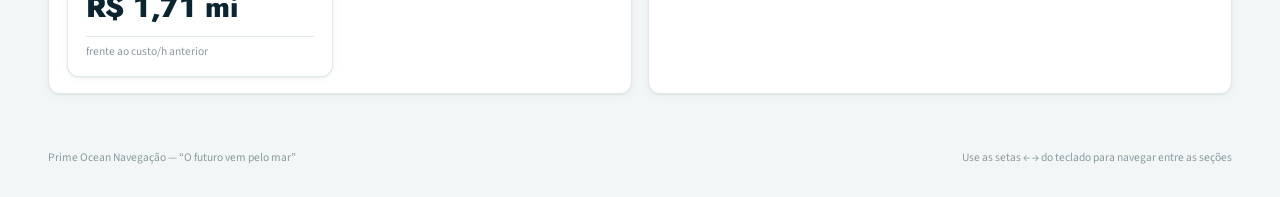
==== commit 19c2363f: "Rebocadores v2 (teste): tabelas viram rankings visuais, barras horizontais por categoria, total pago" ====
--- a/projetos/custos-rebocadores-v2-teste.html
+++ b/projetos/custos-rebocadores-v2-teste.html
@@ -243,7 +243,7 @@
 .iab-leg i{display:inline-block;width:10px;height:10px;border-radius:3px;margin-right:5px;vertical-align:-1px}
 @media (max-width:640px){.gh-t{font-size:16px}.gestao-hero .mi-num{font-size:24px;display:inline-block}.lev-v{font-size:24px}.live{font-size:10.5px;padding:5px 10px}}
 @media print{.live{display:none}}
-/* ===== Versão de teste: marcos, curva de eficiência, oportunidades ===== */
+/* ===== Versão de teste: marcos, curva de economia, oportunidades ===== */
 .teste{background:var(--teal-wash);color:var(--teal-deep);border:1px dashed var(--teal-deep);border-radius:8px;padding:7px 12px;font:700 12px var(--font-display);letter-spacing:.06em;text-transform:uppercase;margin-bottom:14px;text-align:center}
 .mcs{display:grid;grid-template-columns:repeat(auto-fit,minmax(170px,1fr));gap:10px;margin:-6px 0 16px}
 .mc{background:var(--card);border:1px solid var(--bd);border-left:4px solid var(--navy);border-radius:10px;padding:11px 14px;box-shadow:var(--shadow)}
@@ -326,6 +326,43 @@
 @media (max-width:640px){.htit{font-size:16px}.badge img{height:30px}.hsep{height:22px}.top .ibtn{width:34px;height:34px}.drw{width:100%}}
 .top .ibtn svg{width:18px;height:18px;flex:none}.fbtn svg{width:15px;height:15px;flex:none}
 .badge img{height:46px}
+/* ===== rankings visuais (no lugar das tabelas) ===== */
+.rkl{display:flex;flex-direction:column}
+.rk-h,.rk-r,.rk-t{display:grid;gap:12px;align-items:center}
+.rk-h{font:700 10.5px var(--font-display);letter-spacing:.08em;text-transform:uppercase;color:var(--tx3);padding:4px 6px 8px;border-bottom:1px solid var(--bd2)}
+.rk-h .n,.rk-r .n{text-align:right}
+.rk-r{padding:10px 6px;border-bottom:1px solid var(--bd);font-size:13px}
+.rk-r.clk2{cursor:pointer}.rk-r.clk2:hover{background:var(--card-soft)}
+.rk-r .rk{margin:0}.rk-r .rk.rk1{background:var(--navy);color:#fff;border-color:var(--navy)}
+.rk-n{display:flex;flex-wrap:wrap;align-items:center;gap:2px 8px;min-width:0}
+.rk-n>i{width:9px;height:9px;border-radius:50%;flex:none}
+.rk-n b{font:700 13px var(--font-display);letter-spacing:.01em}
+.rk-n small{flex-basis:100%;font-size:11.5px;color:var(--tx3);line-height:1.35}
+.rk-b{display:grid;grid-template-columns:1fr 92px;grid-template-rows:auto auto;column-gap:10px;align-items:center}
+.rk-bar{position:relative;height:12px;background:var(--card-soft);border-radius:4px;overflow:hidden;grid-row:1/3}
+.rk-bar i{position:absolute;left:0;top:0;bottom:0;background:var(--teal-deep);border-radius:4px}
+.rk-bar i.g{background:var(--bd2);opacity:.9;top:-2px;bottom:-2px}
+.rk-bar i:not(.g){top:2px;bottom:2px}
+.rk-b b{text-align:right;font:800 13.5px var(--font-display);white-space:nowrap}
+.rk-b small,.rk-r .n small{display:block;text-align:right;font-size:11px;color:var(--tx3)}
+.rk-r .n{font-variant-numeric:tabular-nums;white-space:nowrap}
+.rk-v{font-weight:800}.rk-v.dd{color:var(--teal-deep)}.rk-v.du{color:var(--crit)}
+.rk-t{display:flex;flex-wrap:wrap;gap:6px 22px;padding:10px 6px;font-size:12.5px;color:var(--tx2);border-top:2px solid var(--bd2)}
+.rk-t b{color:var(--tx)}
+.mt{display:flex;flex-direction:column;gap:4px}
+.mt-r{display:grid;grid-template-columns:minmax(150px,1.2fr) 3fr 96px;gap:14px;align-items:center;padding:10px 4px;border-bottom:1px solid var(--bd)}
+.mt-l{font:700 13px var(--font-display)}
+.mt-y{display:flex;flex-direction:column;gap:4px}
+.mt-c{display:grid;grid-template-columns:40px 1fr 120px;gap:8px;align-items:center;font-size:12px;color:var(--tx3)}
+.mt-b{height:8px;background:var(--card-soft);border-radius:4px;overflow:hidden}.mt-b i{display:block;height:100%;background:var(--y-old);border-radius:4px}
+.mt-c b{text-align:right;font-weight:600;color:var(--tx2);white-space:nowrap}
+.mt-c.on{color:var(--tx)}.mt-c.on .mt-b i{background:var(--teal-deep)}.mt-c.on b{font-weight:800;color:var(--tx)}
+.mt-d{text-align:right}.mt-d em{display:block;font-style:normal;font-weight:800;font-size:13px}.mt-d small{font-size:11px;color:var(--tx3)}
+.mt-d .du{color:var(--crit)}.mt-d .dd{color:var(--teal-deep)}
+@media (max-width:760px){.rk-h{display:none}.rk-r{grid-template-columns:28px 1fr!important}.rk-r>.n,.rk-b{grid-column:2}.mt-r{grid-template-columns:1fr}.mt-d{text-align:left}}
+.mt-r{grid-template-columns:minmax(120px,1fr) minmax(180px,2.2fr) 84px}
+.mt-c{grid-template-columns:34px minmax(50px,1fr) auto}.mt-b{height:10px}
+@media (max-width:760px){.mt-r{grid-template-columns:1fr!important}.mt-d{text-align:left}.mt-c b{white-space:normal}}
 /* ===== v2: quadro ao passar o mouse (dados + memória de cálculo) ===== */
 .hovc{position:fixed;z-index:70;max-width:440px;min-width:280px;background:var(--card);color:var(--tx);border:1px solid var(--bd2);border-top:3px solid var(--teal);border-radius:10px;box-shadow:0 14px 34px rgba(4,39,56,.28);padding:12px 14px;pointer-events:none;font-size:12.5px;animation:hovin .12s ease}
 @keyframes hovin{from{opacity:0;transform:translateY(4px)}to{opacity:1;transform:none}}
@@ -402,6 +439,19 @@
 .ib{float:left;margin:6px 12px 0 0}td.ibc{min-width:190px}
 svg .cx{font-size:12.5px!important}
 svg .vl{font-size:11.5px!important}
+.stkw{flex:1;min-width:0}
+.stk-sm{display:flex;flex-wrap:wrap;gap:4px 14px;justify-content:flex-end;margin-top:4px;font-size:11.5px;color:var(--tx2)}
+.stk-sm i{display:inline-block;width:8px;height:8px;border-radius:2px;margin-right:5px}
+.stk-sm b{color:var(--tx)}
+.lrow{margin:9px 0 12px;align-items:flex-start}.lrow .ly{padding-top:6px}
+.tp{display:flex;flex-direction:column;gap:12px;margin:6px 0 10px}
+.tp-r{display:grid;grid-template-columns:54px 1fr 150px;grid-template-rows:auto auto;column-gap:14px;align-items:center}
+.tp-a{font:800 14px var(--font-display);color:var(--tx2);grid-row:1/3}
+.tp-b{display:flex;height:20px;background:var(--card-soft);border-radius:5px;overflow:hidden}
+.tp-b i{display:block;height:100%}
+.tp-v{text-align:right;font-size:13px;white-space:nowrap}.tp-v b{font:800 16px var(--font-display)}.tp-v em{font-style:normal;font-weight:800;font-size:12px}
+.tp-v .du{color:var(--crit)}.tp-v .dd{color:var(--teal-deep)}
+.tp-s{grid-column:2/4;font-size:11.5px;color:var(--tx3)}
 </style></head>
 <body>
 <header class="top"><div class="top-in">
@@ -1591,7 +1641,7 @@
                 t,
                 h: g.filter(r => r.tier === t).reduce((s, r) => s + r.h, 0)
             })).filter(x => x.h > 0);
-            return `<div class="lrow"><span class="ly">${y}</span><div class="stack">${items.map(x=>{ const p=x.h/tot; return `<div class="seg segclick" data-tier="${esc(x.t)}" data-y="${y}" style="width:${p*100}%;background:${TIER_COLOR[x.t]};color:${TIER_TC[x.t]}" data-tip="${esc(TIER_LABEL[x.t])}|${esc(fH(x.h))}|${NF1.format(p*100)}%">${p*100>=7?`<span>${NF0.format(p*100)}%</span>`:''}</div>`; }).join('')}</div></div>`;
+            return `<div class="lrow"><span class="ly">${y}</span><div class="stack">${items.map(x=>{ const p=x.h/tot; return `<div class="seg segclick" data-tier="${esc(x.t)}" data-y="${y}" style="width:${p*100}%;background:${TIER_COLOR[x.t]};color:${TIER_TC[x.t]}" data-tip="${esc(TIER_LABEL[x.t])}|${esc(fH(x.h))}|${NF1.format(p*100)}%"><span>${NF0.format(p*100)}%</span></div>`; }).join('')}</div></div>`;
         }).join('');
         const shareCur = shareOf(cur, 'Grande') || 0,
             sharePrv = shareOf(prv, 'Grande') || 0;
@@ -1739,7 +1789,7 @@
    ${card('Em que faixa de tarifa pagamos as horas','% das horas faturadas por faixa de R$/h — quanto mais claro, mais barato',`<div class="ladder">${ladder}</div><div class="legend bandleg">${bands.map(b=>`<span><i style="background:${b.c}"></i>${b.n}</span>`).join('')}</div>`)}
   </div>
   ${card('Mapa de calor — custo por hora, ano × mês','R$/h efetivo · tons mais escuros da paleta Prime Ocean = mais caro · meses com menos de 20 h faturadas ficam em branco · clique numa célula para o detalhe do mês',`<div id="ch-hm"></div>`,'mt')}
-  ${card('Tarifa média por fornecedor','R$/h — alterne entre tabela e mapa de calor · clique num fornecedor/célula para detalhar',toggleView('preco-ag','Tabela','Mapa de calor'),'mt')}
+  ${card('Tarifa média por fornecedor','R$/h — alterne entre tabela e mapa de calor · clique num fornecedor/célula para detalhar',toggleView('preco-ag','Ranking','Mapa de calor'),'mt')}
   ${card('Como ler','',`<p class="note"><b>Custo efetivo</b> = gasto ÷ horas realmente utilizadas (é o "valor médio por hora" do SUMÁRIO). <b>Tarifa contratada</b> = gasto ÷ horas faturadas (o preço/h combinado). A diferença entre as duas é o arredondamento de horas cobrado pelos fornecedores. Diárias, afretamentos e linhas com erro de digitação ficam fora desta aba para não distorcer a comparação (ver aba <i>Dados</i>).</p>`,'mt')}`;
     return {
         html,
@@ -1956,7 +2006,7 @@
     ${card('Manobras acumuladas no ano','Nº de manobras de rebocador, acumulado mês a mês',`<div class="lgd">${legend(ns)}</div><div id="ch-cn"></div>`)}
     ${card('Custo médio por manobra, mês a mês','Gasto ÷ nº de manobras (não cumulativo) — meses com menos de 3 manobras não são plotados. É este o indicador que pode subir mesmo com o R$/h caindo, se as manobras ficarem mais longas ou mais numerosas por operação.',`<div class="lgd">${legend(ns)}</div><div id="ch-cpm"></div>`)}
    </div>
-   ${card('Mix e custo por hora, por fornecedor','Participação nas horas e custo efetivo (R$/h) em '+cmp+' e '+cur+' · alterne para o mapa de calor · clique para detalhar',toggleView('vol-ag','Tabela','Mapa de calor'),'mt')}`;
+   ${card('Mix e custo por hora, por fornecedor','Participação nas horas e custo efetivo (R$/h) em '+cmp+' e '+cur+' · alterne para o mapa de calor · clique para detalhar',toggleView('vol-ag','Ranking','Mapa de calor'),'mt')}`;
     return {
         html,
         after() {
@@ -2079,7 +2129,7 @@
     const top = sorted[0];
     const conc = top && totC ? `<p class="note"><b>Concentração:</b> ${esc(top.a)} responde por <b>${NF0.format(top.c/totC*100)}%</b> do gasto por hora de ${cur} (${perLabel()}). Quanto maior a concentração, maior o poder de negociação — e o risco de dependência.</p>` : '';
     const html = `${card('Ranking de fornecedores — '+cur,'Serviços por hora · '+perLabel()+' · variação contra '+prv+' · clique num fornecedor para detalhar',tbl([{t:'Fornecedor'},{t:'Linhas',c:'n'},{t:'Horas',c:'n'},{t:'Gasto',c:'n'},{t:'% gasto',c:'n'},{t:'Tarifa média',c:'n'},{t:'Custo/h efetivo',c:'n'},{t:'Var. tarifa',c:'n'},{t:'Var. gasto',c:'n'}],[rows,foot]).replace('<table','<table class="dense"')+conc)}
-  ${card('Custo por hora efetivo, por fornecedor × ano','Comparativo entre fornecedores ao longo dos anos · alterne para o mapa de calor · clique para detalhar',toggleView('forn-hm','Tabela','Mapa de calor'),'mt')}
+  ${card('Custo por hora efetivo, por fornecedor × ano','Comparativo entre fornecedores ao longo dos anos · alterne para o mapa de calor · clique para detalhar',toggleView('forn-hm','Ranking','Mapa de calor'),'mt')}
   <div class="two">${card('Participação no gasto','% do gasto por fornecedor, por ano',`<div class="lgd">${lg}</div><div class="ladder">${mixRows}</div>`)}
   ${card('Participação nas horas','% das horas de rebocador por fornecedor, por ano',`<div class="lgd">${lg}</div><div class="ladder">${mixH}</div>`)}</div>`;
     return {
@@ -2415,7 +2465,7 @@
         const x0 = m.l + bw * iniIdx;
         g += `<rect x="${x0}" y="${m.t}" width="${W - m.r - x0}" height="${ih}" style="fill:var(--teal-wash)" opacity=".7"/>`;
         g += `<line x1="${x0}" x2="${x0}" y1="${m.t - 6}" y2="${m.t + ih}" style="stroke:var(--teal-deep);stroke-width:1.5;stroke-dasharray:4 3"/>`;
-        g += `<text x="${x0 + 6}" y="${m.t - 10}" class="dl" style="fill:var(--teal-deep)">Início do programa de eficiência · ${GESTAO_LBL}</text>`;
+        g += `<text x="${x0 + 6}" y="${m.t - 10}" class="dl" style="fill:var(--teal-deep)">Reorganização dos controles · ${GESTAO_LBL}</text>`;
     }
     for (let k = 0; k <= 4; k++) {
         const y = m.t + ih * (1 - k / 4);
@@ -2466,7 +2516,7 @@
     const hero = `<div class="milestone gestao-hero">
       <div class="mi-ic">★</div>
       <div style="flex:1;min-width:0">
-        <div class="gh-k">Programa de eficiência em custos · ${prv} × ${cur} · ${per}</div>
+        <div class="gh-k">Resultado em custos · ${prv} × ${cur} · ${per}</div>
         <div class="gh-t">${eco >= 0 ? 'Renegociação e porte certo evitaram' : 'Tarifa e porte somam'} <span class="mi-num">${fEco(eco)}</span> em gastos com rebocadores</div>
         <div class="milestone-grid">
           <div class="milestone-item"><div class="ml">Gasto real em ${cur}</div><div class="mv">${fMi(t1.c)}</div></div>
@@ -2532,7 +2582,7 @@
         rowA('Operações canceladas (valor pago)', (a, c) => fN(c.n) + ` <span class="mu">${fMi(c.c)}</span>`)
     ], 'dense');
     const c3 = card('3 · Planejamento das manobras (índice de atendimento)', `Meta de atendimento: <b>5 h</b> para manobras no fundeio e <b>3 h</b> dentro do porto. Hora acima da meta é hora paga com rebocador parado ou aguardando. Manobras de até ${MAN_MAX_H} h.`,
-        `<div class="iabs">${bars}</div><div class="iab-leg"><span><i style="background:var(--y-old)"></i>antes do programa</span><span><i style="background:var(--teal-deep)"></i>desde ${GESTAO_LBL}</span><span class="mu">% das manobras no fundeio dentro da meta de 5 h, por mês</span></div><div style="margin-top:12px">${iaTbl}</div>`);
+        `<div class="iabs">${bars}</div><div class="iab-leg"><span><i style="background:var(--y-old)"></i>antes de out/25</span><span><i style="background:var(--teal-deep)"></i>desde ${GESTAO_LBL}</span><span class="mu">% das manobras no fundeio dentro da meta de 5 h, por mês</span></div><div style="margin-top:12px">${iaTbl}</div>`);
 
     // mensagens para a diretoria
     const msgs = [];
@@ -2545,7 +2595,7 @@
     if (dH != null) msgs.push(`<b>Volume:</b> as horas ${dH >= 0 ? 'cresceram' : 'caíram'} ${fP(Math.abs(dH), false)} (${fH(t0.h)} → ${fH(t1.h)}), conforme a demanda das operações; o gasto ${dC <= 0 ? 'caiu' : 'subiu'} ${fP(Math.abs(dC), false)}.`);
 
     const html = `${hero}${lev}${ctx}
-      ${card('Evolução mês a mês', 'Barras: gasto mensal com rebocadores (serviço por hora). Linha: custo médio por hora. Área destacada: período do programa de eficiência. Filtro de fornecedor e ativo aplicado; período completo.', '<div id="tl"></div>', 'mt')}
+      ${card('Evolução mês a mês', 'Barras: gasto mensal com rebocadores (serviço por hora). Linha: custo médio por hora. Área destacada: período desde out/25. Filtro de fornecedor e ativo aplicado; período completo.', '<div id="tl"></div>', 'mt')}
       <div class="two">${c1}${c2}</div>
       <div class="two">${c3}${card('Destaques para a diretoria', 'Gerado automaticamente a partir da planilha', `<ul class="msgs">${msgs.map(m => `<li>${m}</li>`).join('')}</ul><p class="note">Como calculamos: ${cur} contra ${prv} no mesmo período. A economia é a diferença entre o gasto de ${cur} e o que as mesmas horas custariam ao custo médio por hora de ${prv}, separada em preço dentro do mesmo porte (renegociação) e troca de porte (rebocador menor). Diárias e afretamentos ficam fora.</p>`)}</div>`;
     return {
@@ -2606,7 +2656,7 @@
 }
 
 /* ===================== VERSÃO DE TESTE — análises extras para a diretoria =====================
-   Janela do programa: out/25 até o último registro. Base: os 12 meses anteriores (out/24–set/25).
+   Janela desde out/25: out/25 até o último registro. Base: os 12 meses anteriores (out/24–set/25).
    Filtros de fornecedor e ativo valem; o filtro de período não se aplica a estes quadros. */
 const mk = r => r.d.slice(0, 7);
 const addM = (k, n) => { let [y, m] = k.split('-').map(Number); m += n; while (m > 12) { m -= 12; y++; } while (m < 1) { m += 12; y--; } return y + '-' + String(m).padStart(2, '0'); };
@@ -2633,7 +2683,7 @@
     return { t0, t1, vol, preco, porte };
 }
 
-function marcosAuto(H) { // eventos detectados na planilha, desde 12 meses antes do programa
+function marcosAuto(H) { // eventos detectados na planilha, desde 12 meses antes de out/25
     const ev = [];
     const primeiro = {}, ultimo = {};
     H.forEach(r => { const k = mk(r); if (!primeiro[r.a] || k < primeiro[r.a]) primeiro[r.a] = k; if (!ultimo[r.a] || k > ultimo[r.a]) ultimo[r.a] = k; });
@@ -2666,7 +2716,7 @@
     const bw = iw / meses.length, X = i => m.l + bw * i + bw / 2;
     const Ya = v => topA + hA * (1 - (v - amin) / (amax - amin || 1)), Ym = v => baseM - (v / vmax) * hM;
     const idx = {}; meses.forEach((o, i) => idx[o.k] = i);
-    const curto = t => t.replace(/^Início d[oa] (programa de eficiência|gestão)$/, 'Início do programa').replace('Menor custo por hora da série', 'Menor custo/h')
+    const curto = t => t.replace(/^Início d[oa] (programa de eficiência|gestão)$/, 'Reorganização dos controles').replace('Menor custo por hora da série', 'Menor custo/h')
         .replace(/^Entrada do /, 'Entrada: ').replace(/^Saída do /, 'Saída: ').replace(/^Nova tarifa /, 'Nova tarifa: ');
     // marcos agrupados por mês
     const porMes = new Map(); ev.forEach((e, n) => { const i = idx[e.k]; if (i == null) return; if (!porMes.has(i)) porMes.set(i, []); porMes.get(i).push({ e, n }); });
@@ -2718,7 +2768,7 @@
     const cheios = meses.filter(o => o.h > 60);
     const melhor = cheios.slice().sort((x, y) => x.eff - y.eff)[0];
     const ev = marcosAuto(H);
-    ev.unshift({ k: GESTAO_INI, t: 'Início do programa de eficiência', s: 'nova política de contratação e planejamento de rebocadores' });
+    ev.unshift({ k: GESTAO_INI, t: 'Reorganização dos controles', s: 'nova organização dos controles de contratação e planejamento' });
     if (melhor) ev.push({ k: melhor.k, t: 'Menor custo por hora da série', s: fR(melhor.eff) + '/h' });
     ev.sort((x, y) => x.k.localeCompare(y.k));
     const virada = meses.find((o, i) => meses.slice(0, i + 1).reduce((s, x) => s + x.eco, 0) > 0);
@@ -2772,9 +2822,9 @@
     const mid = `
       ${card(`Economia acumulada: ${fMi(ecoAc)} desde ${GESTAO_LBL}`, `Frente ao custo médio dos 12 meses anteriores (<b>${fR(a0.eff)}/h</b>)${virada ? ` · acumulado positivo desde <b>${mLbl(virada.k)}</b>` : ''}`,
         `<div id="cv"></div>`, 'mt')}
-      ${card(`Ponte do custo · a demanda subiu ${fP(dlt(a1.h, a0.h))} e as ações de eficiência compensaram ${fMi(-(P.preco + P.porte))}`, `${mLbl(BASE_INI)}–${mLbl(BASE_FIM)} × ${mLbl(GESTAO_INI)}–${mLbl(S.maxDate.slice(0, 7))} · serviço por hora`,
+      ${card(`Ponte do custo · a demanda subiu ${fP(dlt(a1.h, a0.h))} e as ações compensaram ${fMi(-(P.preco + P.porte))}`, `${mLbl(BASE_INI)}–${mLbl(BASE_FIM)} × ${mLbl(GESTAO_INI)}–${mLbl(S.maxDate.slice(0, 7))} · serviço por hora`,
         `<div id="wf2"></div>`, 'mt')}
-      ${card('<span id="t10-t">10 maiores linhas de custo</span>', `Gasto no programa (${mLbl(GESTAO_INI)}–${mLbl(S.maxDate.slice(0, 7))}). Barra cheia: período atual · barra clara: 12 meses antes · ▲▼ variação frente ao período anterior`,
+      ${card('<span id="t10-t">10 maiores linhas de custo</span>', `Gasto desde out/25 (${mLbl(GESTAO_INI)}–${mLbl(S.maxDate.slice(0, 7))}). Barra cheia: período atual · barra clara: 12 meses antes · ▲▼ variação frente ao período anterior`,
         `<div class="seg2 t10-seg" style="margin-bottom:12px">${T10_DIM.map((d, i) => `<button data-k="${d.k}" class="${i ? '' : 'on'}">${d.l}</button>`).join('')}</div><div id="t10"></div>`, 'mt')}`;
 
     const shMax = Math.max(...F.map(o => Math.max(o.s0, o.s1))) || 1;
@@ -2797,12 +2847,12 @@
     const end = `
       <div class="two">
         ${card(reneg ? `Fornecedores · ${esc(reneg.a)} renegociado (${fP(reneg.v1 / reneg.v0 - 1)}) e mix mais barato` : 'Fornecedores', `Participação no gasto e tarifa contratada mediana (VALOR/HR) — <span class="dotc" style="background:var(--y-old)"></span>12 meses antes &nbsp;<span class="dotc" style="background:var(--y-cur)"></span>gestão.`,
-            alerta + `<div class="sub-h">Participação no gasto</div><div id="fsh"></div><div class="sub-h">Tarifa contratada mediana (R$/h) · ○ antes → ● programa</div><div id="ftar"></div>`)}
-        ${card(cc0 != null ? `Controle do gasto · sem centro de custo caiu de ${pp(cc0)} para ${pp(cc1)}` : 'Controle do gasto', `Gasto do programa por centro de custo / contrato (coluna CONTRATO). Base para rateio e repasse ao cliente.`,
-            `<div class="kgrid k3 ccg">${kpi('Com centro de custo', pp(1 - cc1), [], 'do gasto do programa')}${kpi('Sem centro de custo', pp(cc1), [], `era ${pp(cc0)} nos 12 meses antes`)}</div><div class="sub-h">Gasto sem centro de custo, mês a mês</div><div id="ccm"></div><div class="sub-h">Gasto do programa por centro de custo</div><div id="ccb"></div>`)}
+            alerta + `<div class="sub-h">Participação no gasto</div><div id="fsh"></div><div class="sub-h">Tarifa contratada mediana (R$/h) · ○ antes → ● período atual</div><div id="ftar"></div>`)}
+        ${card(cc0 != null ? `Controle do gasto · sem centro de custo caiu de ${pp(cc0)} para ${pp(cc1)}` : 'Controle do gasto', `Gasto desde out/25 por centro de custo / contrato (coluna CONTRATO). Base para rateio e repasse ao cliente.`,
+            `<div class="kgrid k3 ccg">${kpi('Com centro de custo', pp(1 - cc1), [], 'do gasto desde out/25')}${kpi('Sem centro de custo', pp(cc1), [], `era ${pp(cc0)} nos 12 meses antes`)}</div><div class="sub-h">Gasto sem centro de custo, mês a mês</div><div id="ccm"></div><div class="sub-h">Gasto desde out/25 por centro de custo</div><div id="ccb"></div>`)}
       </div>
       <div class="two">
-        ${card(`Projeção ${y} · gasto de ${fMi(projC)} e economia de ${fMi(projEco)} no ano`, `Ritmo de ${y} até ${S.maxDate.split('-').reverse().join('/')} estendido até dezembro; economia ao custo/h dos 12 meses anteriores ao programa.`,
+        ${card(`Projeção ${y} · gasto de ${fMi(projC)} e economia de ${fMi(projEco)} no ano`, `Ritmo de ${y} até ${S.maxDate.split('-').reverse().join('/')} estendido até dezembro; economia ao custo/h dos 12 meses anteriores a out/25.`,
             `<div class="kgrid k3" style="margin:0">${kpi('Gasto até agora', fMi(at.c), [], fH(at.h) + ' de rebocador')}${kpi('Gasto projetado no ano', fMi(projC), [], 'mantido o ritmo atual')}${kpi('Economia projetada', fMi(projEco), [], 'frente ao custo/h anterior')}</div>`)}
         ${card(`Próximos passos · ${fMi(oppTot)} em oportunidades mapeadas`, 'Onde ainda dá para reduzir o gasto (valores desde ' + GESTAO_LBL + '; podem se sobrepor)',
             `<ul class="opps">${opps.map(o => `<li><div><b>${esc(o.t)}</b><span class="mu">${o.s}</span></div><strong>${fMi(o.v)}</strong></li>`).join('')}</ul>`)}
@@ -2813,7 +2863,7 @@
         marcos, mid, end, reneg,
         after() {
             const ccMes = [...new Set(H.filter(r => mk(r) >= BASE_INI).map(mk))].sort().map(k => { const g = H.filter(r => mk(r) === k), T = g.reduce((s, r) => s + r.vt, 0); return { k, v: T ? g.filter(r => !r.c).reduce((s, r) => s + r.vt, 0) / T : null }; });
-            const ccm = $('#ccm'); if (ccm) ccm.innerHTML = `<div class="iabs">${ccMes.map(o => `<div class="iab" title="${mLbl(o.k)}: ${pp(o.v)} sem centro de custo"><div class="iab-c"><i style="height:${(o.v || 0) * 100}%;background:${o.k >= GESTAO_INI ? 'var(--teal-deep)' : 'var(--y-old)'}"></i></div><span>${MES[+o.k.slice(5) - 1][0].toUpperCase()}</span></div>`).join('')}</div><div class="iab-leg"><span><i style="background:var(--y-old)"></i>12 meses antes</span><span><i style="background:var(--teal-deep)"></i>programa de eficiência</span></div>`;
+            const ccm = $('#ccm'); if (ccm) ccm.innerHTML = `<div class="iabs">${ccMes.map(o => `<div class="iab" title="${mLbl(o.k)}: ${pp(o.v)} sem centro de custo"><div class="iab-c"><i style="height:${(o.v || 0) * 100}%;background:${o.k >= GESTAO_INI ? 'var(--teal-deep)' : 'var(--y-old)'}"></i></div><span>${MES[+o.k.slice(5) - 1][0].toUpperCase()}</span></div>`).join('')}</div><div class="iab-leg"><span><i style="background:var(--y-old)"></i>12 meses antes</span><span><i style="background:var(--teal-deep)"></i>desde out/25</span></div>`;
             hbars($('#ccb'), ccList.map(([c, v]) => ({ label: c, v, color: c === 'Sem centro de custo' ? 'var(--y-old)' : 'var(--teal-deep)' })), { fmt: fMi, noPareto: true });
             hbars($('#fsh'), F.filter(o => o.s0 > 0.005 || o.s1 > 0.005).map(o => ({ label: o.a, v: o.s1, v0: o.s0, color: agColor(o.a) })), { fmt: pp, noPareto: true });
             dumbbell($('#ftar'), F.filter(o => o.v0 || o.v1).map(o => ({ label: o.a, a: o.v0, b: o.v1 })), { fmt: fR });
@@ -2826,7 +2876,7 @@
                 { name: 'Mais demanda', sub: '+' + fH(P.t1.h - P.t0.h), v: P.vol },
                 { name: 'Renegociação', sub: 'mesmo porte, preço menor', v: P.preco },
                 { name: 'Porte certo', sub: 'rebocador menor', v: P.porte },
-                { name: 'Gasto no programa', sub: fH(P.t1.h), v: P.t1.c, total: true }
+                { name: 'Gasto desde out/25', sub: fH(P.t1.h), v: P.t1.c, total: true }
             ]);
         }
     };
@@ -2915,7 +2965,7 @@
     });
     host.innerHTML = `<svg viewBox="0 -12 ${W} ${H + 12}" role="img" aria-label="ranking">${g}</svg>`;
     $$('.hb', host).forEach(el => { const o = items[+el.dataset.i];
-        el.addEventListener('mousemove', e => showTip(`<div class="th">${esc(o.label)}</div><div class="tr"><span>Programa</span><b>${fmt(o.v)}</b></div>${o.v0 != null ? `<div class="tr"><span>12 meses antes</span><b>${fmt(o.v0)}</b></div>` : ''}${o.tip || ''}`, e));
+        el.addEventListener('mousemove', e => showTip(`<div class="th">${esc(o.label)}</div><div class="tr"><span>Desde out/25</span><b>${fmt(o.v)}</b></div>${o.v0 != null ? `<div class="tr"><span>12 meses antes</span><b>${fmt(o.v0)}</b></div>` : ''}${o.tip || ''}`, e));
         el.addEventListener('mouseleave', hideTip); });
 }
 
@@ -2956,7 +3006,7 @@
         tip: `<div class="tr"><span>Horas</span><b>${fH(o.h)}</b></div><div class="tr"><span>Custo/h</span><b>${fR(o.v / o.h)}</b></div>${k === 'op' ? '' : `<div class="tr"><span>Linhas</span><b>${fN(o.n)}</b></div>`}` }))
         .sort((a, b) => b.v - a.v).slice(0, 10);
     const soma = it.reduce((s, o) => s + o.v, 0);
-    $('#t10-t').textContent = `10 maiores linhas de custo · por ${D.l.toLowerCase()}: ${NF0.format(soma / tot * 100)}% do gasto do programa`;
+    $('#t10-t').textContent = `10 maiores linhas de custo · por ${D.l.toLowerCase()}: ${NF0.format(soma / tot * 100)}% do gasto desde out/25`;
     hbars(host, it, { fmt: fMi, total: tot, total0: k === 'op' ? 0 : w0.reduce((s, r) => s + r.vt, 0) });
     host._items = it; host._k = k;
 }
@@ -3011,12 +3061,12 @@
     const antes = pts.slice(Math.max(0, ini - 12), ini), depois = pts.slice(ini);
     const m0 = media(antes), m1 = media(depois);
     let g = '';
-    // período do programa (o marco que o Romulo aprovou)
+    // período desde out/25 (o marco que o Romulo aprovou)
     if (iniIdx >= 0) {
         const x0 = m.l + bw * iniIdx;
         g += `<rect x="${x0}" y="${m.t - 30}" width="${W - m.r - x0}" height="${H - m.t - m.b + 34}" style="fill:var(--teal-wash)" opacity=".75"/>`;
         g += `<line x1="${x0}" x2="${x0}" y1="${m.t - 30}" y2="${baseB}" style="stroke:var(--teal-deep);stroke-width:1.5;stroke-dasharray:4 3"/>`;
-        g += `<text x="${x0 + 8}" y="${m.t - 14}" style="font:700 12px var(--font-display);fill:var(--teal-deep)">Início do programa de eficiência · ${GESTAO_LBL}</text>`;
+        g += `<text x="${x0 + 8}" y="${m.t - 14}" style="font:700 12px var(--font-display);fill:var(--teal-deep)">Reorganização dos controles · ${GESTAO_LBL}</text>`;
     }
     // gasto do mês: barras discretas na base
     pts.forEach((p, i) => { const y = Yb(p.c || 0); g += `<rect x="${X(i) - bw * .28}" y="${y}" width="${bw * .56}" height="${baseB - y}" rx="2" style="fill:var(--y-old);opacity:${i >= ini ? .55 : .35}"/>`; });
@@ -3026,7 +3076,7 @@
         g += `<line x1="${x1 + 4}" x2="${x2 - 4}" y1="${y}" y2="${y}" style="stroke:${cor};stroke-width:1.6;stroke-dasharray:6 4;opacity:.9"/>`;
         return y; };
     const yA = linhaMedia(antes, Math.max(0, ini - 12), m0, 'antes', 'var(--tx3)');
-    const yD = linhaMedia(depois, ini, m1, 'programa', 'var(--teal-deep)');
+    const yD = linhaMedia(depois, ini, m1, 'desde out/25', 'var(--teal-deep)');
     // linha do custo por hora (suave), cinza antes e Tiffany no programa
     const P = pts.map((p, i) => p.eff != null ? [X(i), Y(p.eff)] : null);
     const seg = (a, b) => P.slice(a, b).filter(Boolean);
@@ -3043,14 +3093,14 @@
     // médias na faixa de legenda do topo de cada período (tracejado + valor), sem cobrir a linha
     const leg = (x, y, txt, cor, peso) => `<line x1="${x}" x2="${x + 22}" y1="${y - 4}" y2="${y - 4}" style="stroke:${cor};stroke-width:2;stroke-dasharray:6 4"/><text x="${x + 30}" y="${y}" style="font:${peso} 12.5px var(--font-display);fill:${cor}">${txt}</text>`;
     if (yA != null) g += leg(m.l + bw * Math.max(0, ini - 12) + 8, m.t - 14, `Média antes: ${fR(m0)}/h`, 'var(--tx2)', 700);
-    if (yD != null) g += leg(m.l + bw * ini + 10, m.t + 6, `Média do programa: ${fR(m1)}/h (${fP(m1 / m0 - 1)})`, 'var(--teal-deep)', 800);
+    if (yD != null) g += leg(m.l + bw * ini + 10, m.t + 6, `Média desde out/25: ${fR(m1)}/h (${fP(m1 / m0 - 1)})`, 'var(--teal-deep)', 800);
     // eixo de meses
     pts.forEach((p, i) => {
         g += `<text class="ax" x="${X(i)}" y="${H - 22}" text-anchor="middle">${MES[p.m - 1].slice(0, 1).toUpperCase()}</text>`;
         if (p.m === 1 || i === 0) g += `<text class="ax" x="${X(i)}" y="${H - 6}" text-anchor="middle" style="font-weight:800">${p.y}</text>`;
         g += `<rect class="hit" data-i="${i}" x="${m.l + bw * i}" y="${m.t - 30}" width="${bw}" height="${H - m.t}" fill="transparent"/>`;
     });
-    host.innerHTML = `<svg viewBox="0 0 ${W} ${H}" role="img" aria-label="Custo por hora mês a mês, com a média antes e durante o programa">${g}</svg>`;
+    host.innerHTML = `<svg viewBox="0 0 ${W} ${H}" role="img" aria-label="Custo por hora mês a mês, com a média antes e desde out/25">${g}</svg>`;
     $$('.hit', host).forEach(el => { const p = pts[+el.dataset.i];
         el.addEventListener('mousemove', e => showTip(`<div class="th">${MES[p.m - 1]}/${String(p.y).slice(2)}</div><div class="tr"><span>Custo médio</span><b>${fR(p.eff)}/h</b></div><div class="tr"><span>Gasto</span><b>${fMi(p.c)}</b></div><div class="tr"><span>Horas</span><b>${fH(p.h)}</b></div><div class="tr mu">${fMi(p.c)} ÷ ${fH(p.h)} = ${fR(p.eff)}/h</div>`, e));
         el.addEventListener('mouseleave', hideTip); });
@@ -3171,7 +3221,7 @@
     const outraDim = dimK === 'e' ? 'l' : 'e';
     const O = T10_DIM.find(d => d.k === outraDim);
     openDrawer(`${D.l}: ${label}`, dx(`Tudo o que foi pago em "${esc(label)}" desde ${mLbl(GESTAO_INI)}, comparado aos 12 meses anteriores.`, `Soma de VALOR/TOTAL das linhas da aba DADOS (serviço por hora) com este ${D.l.toLowerCase()}. Custo/h = gasto ÷ horas.`) +
-        kp([['Gasto no programa', fMi(a1.c), pp(a1.c / tot) + ' do total'], ['12 meses antes', fMi(a0.c), a0.c ? fP(a1.c / a0.c - 1) : 'sem uso antes'], ['Horas', fH(a1.h), fN(r1.length) + ' linhas'], ['Custo médio', fR(a1.eff) + '/h', a0.eff ? 'antes ' + fR(a0.eff) + '/h' : '']]) +
+        kp([['Gasto desde out/25', fMi(a1.c), pp(a1.c / tot) + ' do total'], ['12 meses antes', fMi(a0.c), a0.c ? fP(a1.c / a0.c - 1) : 'sem uso antes'], ['Horas', fH(a1.h), fN(r1.length) + ' linhas'], ['Custo médio', fR(a1.eff) + '/h', a0.eff ? 'antes ' + fR(a0.eff) + '/h' : '']]) +
         `<h4>Gasto por mês</h4><div id="dm"></div><h4>Por ${O.l.toLowerCase()}</h4><div id="do"></div><h4>Maiores operações</h4>${ops(r1)}`,
         body => {
             const ms = [...new Set(G.w1.map(mk))].sort();
@@ -3185,7 +3235,7 @@
     const G = window._G; if (!G) return;
     const o = G.meses.find(x => x.k === k); if (!o) return;
     const rs = G.w1.filter(r => mk(r) === k), a = agg(rs);
-    openDrawer(`Mês: ${mLbl(k)}`, dx(`Resultado de ${mLbl(k)}: quanto foi gasto e quanto se economizou frente ao custo por hora dos 12 meses anteriores ao programa.`, `Economia do mês = horas do mês × ${fR(G.a0.eff)}/h (média de ${mLbl(BASE_INI)} a ${mLbl(BASE_FIM)}) − gasto real do mês.`) +
+    openDrawer(`Mês: ${mLbl(k)}`, dx(`Resultado de ${mLbl(k)}: quanto foi gasto e quanto se economizou frente ao custo por hora dos 12 meses anteriores a out/25.`, `Economia do mês = horas do mês × ${fR(G.a0.eff)}/h (média de ${mLbl(BASE_INI)} a ${mLbl(BASE_FIM)}) − gasto real do mês.`) +
         kp([['Economia no mês', fEco(o.eco), o.eco >= 0 ? 'abaixo da base' : 'acima da base'], ['Acumulada até aqui', fEco(o.ac), ''], ['Gasto', fMi(a.c), fH(a.h)], ['Custo médio', fR(a.eff) + '/h', 'base ' + fR(G.a0.eff) + '/h']]) +
         `<h4>Por fornecedor</h4><div id="dma"></div><h4>Por rebocador</h4><div id="dme"></div><h4>Maiores operações</h4>${ops(rs)}`,
         body => { hbars($('#dma', body), agrupa(rs, r => r.a), { fmt: fMi, noPareto: true }); hbars($('#dme', body), agrupa(rs, r => r.eN).slice(0, 10), { fmt: fMi, noPareto: true }); });
@@ -3196,28 +3246,28 @@
     const lab = ($$('.mcs .mc')[i] || {}).querySelector?.('.mc-l')?.textContent || '';
     const porFornEff = w => [...new Set(G.w0.concat(G.w1).map(r => r.a))].map(a => ({ label: a, a: agg(G.w0.filter(r => r.a === a)).eff, b: agg(G.w1.filter(r => r.a === a)).eff }));
     if (/Economia/i.test(lab)) {
-        openDrawer('Economia acumulada', dx('Quanto a operação deixou de gastar desde ' + mLbl(GESTAO_INI) + ', mês a mês.', `Para cada mês: horas × ${fR(G.a0.eff)}/h (custo médio dos 12 meses anteriores) − gasto real. A soma dá ${fMi(G.ecoAc)}. Clique em uma barra da Curva de eficiência para abrir o mês.`) +
+        openDrawer('Economia acumulada', dx('Quanto se deixou de gastar desde ' + mLbl(GESTAO_INI) + ', mês a mês.', `Para cada mês: horas × ${fR(G.a0.eff)}/h (custo médio dos 12 meses anteriores) − gasto real. A soma dá ${fMi(G.ecoAc)}. Clique em uma barra da Curva de economia para abrir o mês.`) +
             `<div class="dml">${G.meses.map(o => `<div class="${o.eco >= 0 ? 'p' : 'n'}" data-k="${o.k}"><span>${mLbl(o.k)}</span><i style="width:${Math.min(100, Math.abs(o.eco) / Math.max(...G.meses.map(x => Math.abs(x.eco))) * 100)}%"></i><b>${fEco(o.eco)}</b><em>${fR(o.eff)}/h</em></div>`).join('')}</div>`,
             body => $$('.dml div', body).forEach(el => el.onclick = () => drawerMes(el.dataset.k)));
     } else if (/Custo médio por hora/i.test(lab)) {
-        openDrawer('Custo médio por hora', dx('Quanto custa, em média, uma hora de rebocador: antes e depois do programa.', 'Gasto ÷ horas das linhas de serviço por hora. ○ 12 meses antes → ● programa. Tiffany: ficou mais barato.') +
+        openDrawer('Custo médio por hora', dx('Quanto custa, em média, uma hora de rebocador: antes e desde out/25.', 'Gasto ÷ horas das linhas de serviço por hora. ○ 12 meses antes → ● período atual. Tiffany: ficou mais barato.') +
             kp([['12 meses antes', fR(G.a0.eff) + '/h', fH(G.a0.h)], ['Gestão', fR(G.a1.eff) + '/h', fH(G.a1.h)], ['Variação', fP(dlt(G.a1.eff, G.a0.eff)), '']]) + '<h4>Por fornecedor</h4><div id="dd1"></div><h4>Por porte do rebocador</h4><div id="dd2"></div>',
             body => { dumbbell($('#dd1', body), porFornEff(), { fmt: fR, labelW: 150 }); dumbbell($('#dd2', body), TIER_ORDER.map(t => ({ label: TIER_LABEL[t], a: agg(G.w0.filter(r => r.tier === t)).eff, b: agg(G.w1.filter(r => r.tier === t)).eff })), { fmt: fR, labelW: 150 }); });
     } else if (/renegocia/i.test(lab) && G.reneg) {
         const a = G.reneg.a, V0 = G.w0.filter(r => r.a === a), V1 = G.w1.filter(r => r.a === a);
         const vs = [...new Set(V0.concat(V1).map(r => r.eN))].map(v => ({ label: v, a: med(V0.filter(r => r.eN === v).map(r => r.vh)), b: med(V1.filter(r => r.eN === v).map(r => r.vh)), h: agg(V1.filter(r => r.eN === v)).h })).sort((x, y) => (y.h || 0) - (x.h || 0)).slice(0, 8);
-        openDrawer('Maior renegociação: ' + a, dx(`A tarifa contratada (VALOR/HR) do fornecedor ${esc(a)} antes e depois do programa, por rebocador.`, 'Mediana da coluna VALOR/HR das linhas de cada período. A mediana ignora valores atípicos (diárias, mobilização).') +
-            kp([['Tarifa antes', fR(G.reneg.v0) + '/h', ''], ['Tarifa no programa', fR(G.reneg.v1) + '/h', fP(G.reneg.v1 / G.reneg.v0 - 1)], ['Horas no programa', fH(agg(V1).h), pp(G.F.find(o => o.a === a)?.s1) + ' do gasto']]) + '<h4>Tarifa por rebocador · ○ antes → ● programa</h4><div id="dr"></div>',
+        openDrawer('Maior renegociação: ' + a, dx(`A tarifa contratada (VALOR/HR) do fornecedor ${esc(a)} antes e desde out/25, por rebocador.`, 'Mediana da coluna VALOR/HR das linhas de cada período. A mediana ignora valores atípicos (diárias, mobilização).') +
+            kp([['Tarifa antes', fR(G.reneg.v0) + '/h', ''], ['Tarifa desde out/25', fR(G.reneg.v1) + '/h', fP(G.reneg.v1 / G.reneg.v0 - 1)], ['Horas desde out/25', fH(agg(V1).h), pp(G.F.find(o => o.a === a)?.s1) + ' do gasto']]) + '<h4>Tarifa por rebocador · ○ antes → ● período atual</h4><div id="dr"></div>',
             body => dumbbell($('#dr', body), vs, { fmt: fR, labelW: 140 }));
     } else if (/Menor custo/i.test(lab) && G.melhor) drawerMes(G.melhor.k);
     else if (/manobra/i.test(lab)) {
         const cm = (w, f) => { const m = w.filter(r => isMan(r) && f(r)); return m.length ? m.reduce((s, r) => s + r.vt, 0) / m.length : null; };
         openDrawer('Custo por manobra', dx('Quanto custa, em média, cada atendimento de manobra (até 12 h).', 'VALOR/TOTAL ÷ número de linhas de manobra. Fundeio: ORIGEM E DESTINO com "FUNDEIO"; porto: as demais.') +
-            kp([['Antes', fR(G.cm0), ''], ['Gestão', fR(G.cm1), fP(dlt(G.cm1, G.cm0))]]) + '<h4>Fundeio × porto · ○ antes → ● programa</h4><div id="dcm"></div>',
+            kp([['Antes', fR(G.cm0), ''], ['Gestão', fR(G.cm1), fP(dlt(G.cm1, G.cm0))]]) + '<h4>Fundeio × porto · ○ antes → ● período atual</h4><div id="dcm"></div>',
             body => dumbbell($('#dcm', body), [{ label: 'Fundeio', a: cm(G.w0, isFun), b: cm(G.w1, isFun) }, { label: 'Porto', a: cm(G.w0, r => !isFun(r)), b: cm(G.w1, r => !isFun(r)) }], { fmt: fR, labelW: 110 }));
     } else if (/centro de custo/i.test(lab)) {
         openDrawer('Gasto sem centro de custo', dx('Quanto do gasto foi lançado sem contrato ou centro de custo (coluna CONTRATO vazia), o que impede ratear ou repassar o custo.', 'Gasto das linhas com CONTRATO vazio ÷ gasto total, em cada período.') +
-            kp([['Antes', pp(G.cc0), ''], ['Gestão', pp(G.cc1), '']]) + '<h4>Gasto do programa por centro de custo · traço: 12 meses antes</h4><div id="dcc"></div>',
+            kp([['Antes', pp(G.cc0), ''], ['Gestão', pp(G.cc1), '']]) + '<h4>Gasto desde out/25 por centro de custo · traço: 12 meses antes</h4><div id="dcc"></div>',
             body => top10($('#dcc', body), G.w0, G.w1, 'c'));
     }
 }
@@ -3240,13 +3290,13 @@
 }
 
 const INFO = {
-    'Economia acumulada': ['Quanto se deixou de gastar desde o início do programa, mês a mês e no acumulado, com os marcos que explicam a curva.', 'Resultado do mês = horas do mês × custo/h médio dos 12 meses anteriores − gasto real do mês. O acumulado soma os meses. Clique num mês ou num marco para ver o detalhe.'],
-    'Ponte do custo': ['Como o gasto foi dos 12 meses anteriores ao período do programa: o que subiu pela demanda e o que as ações de eficiência reduziram.', 'Mais demanda = horas a mais × custo/h anterior. Renegociação = preço menor dentro do mesmo porte. Porte certo = troca para rebocadores menores. O eixo começa perto do menor valor para as variações aparecerem.'],
-    '10 maiores': ['Os 10 itens que mais pesam no gasto do programa, no agrupamento escolhido.', 'Soma de VALOR/TOTAL por item. A barra clara é o mesmo item nos 12 meses anteriores. ▲/▼ em p.p. = mudança da participação; gasto vs antes = variação do valor. Clique numa barra para detalhar.'],
-    'Custo por hora:': ['Custo médio por hora de cada mês nos últimos 24 meses, com a média dos 12 meses antes e a média do período do programa de eficiência.', 'Custo/h = gasto ÷ horas do mês (serviço por hora). Média de cada período ponderada pelas horas. Barras claras: gasto do mês. Respeita os filtros de fornecedor e ativo.'],
+    'Economia acumulada': ['Quanto se deixou de gastar desde out/25, mês a mês e no acumulado, com os marcos que explicam a curva.', 'Resultado do mês = horas do mês × custo/h médio dos 12 meses anteriores − gasto real do mês. O acumulado soma os meses. Clique num mês ou num marco para ver o detalhe.'],
+    'Ponte do custo': ['Como o gasto foi dos 12 meses anteriores ao período desde out/25: o que subiu pela demanda e o que as ações reduziram.', 'Mais demanda = horas a mais × custo/h anterior. Renegociação = preço menor dentro do mesmo porte. Porte certo = troca para rebocadores menores. O eixo começa perto do menor valor para as variações aparecerem.'],
+    '10 maiores': ['Os 10 itens que mais pesam no gasto desde out/25, no agrupamento escolhido.', 'Soma de VALOR/TOTAL por item. A barra clara é o mesmo item nos 12 meses anteriores. ▲/▼ em p.p. = mudança da participação; gasto vs antes = variação do valor. Clique numa barra para detalhar.'],
+    'Custo por hora:': ['Custo médio por hora de cada mês nos últimos 24 meses, com a média dos 12 meses antes e a média do período desde out/25 de eficiência.', 'Custo/h = gasto ÷ horas do mês (serviço por hora). Média de cada período ponderada pelas horas. Barras claras: gasto do mês. Respeita os filtros de fornecedor e ativo.'],
     'Fornecedores': ['Quanto cada fornecedor pesa no gasto e como mudou a tarifa contratada.', 'Participação = gasto do fornecedor ÷ gasto total. Tarifa = mediana de VALOR/HR. Clique num fornecedor para detalhar.'],
     'Controle do gasto': ['Para onde foi o gasto, por centro de custo/contrato.', 'Soma de VALOR/TOTAL por CONTRATO; "Sem centro de custo" = coluna vazia.'],
-    'Projeção': ['Quanto o ano deve fechar se o ritmo atual continuar.', 'Gasto e horas do ano até o último registro × (365 ÷ dias decorridos). Economia ao custo/h anterior ao programa.'],
+    'Projeção': ['Quanto o ano deve fechar se o ritmo atual continuar.', 'Gasto e horas do ano até o último registro × (365 ÷ dias decorridos). Economia ao custo/h anterior a out/25.'],
     'Próximos passos': ['Onde ainda dá para reduzir o gasto.', 'Arredondamento = VALOR/TOTAL − horas × VALOR/HR; diárias = linhas de diária; porto = horas acima de 3 h × custo/h; tarifa do maior fornecedor = diferença para o custo/h médio dos demais. Os valores podem se sobrepor.'],
     'Destaques': ['Resumo em texto para a diretoria, gerado dos números da tela.', 'Mesmos cálculos dos quadros acima.'],
     '1 · ': ['Custo por hora de cada fornecedor no mesmo período de cada ano.', 'Gasto ÷ horas. ○ ano anterior → ● ano atual.'],
@@ -3327,8 +3377,12 @@
 /* barras empilhadas com percentual em todos os segmentos */
 function stackBar(items, { fmt, min = 7 }) {
     const tot = items.reduce((a, b) => a + b.v, 0) || 1;
-    return `<div class="stack">${items.filter(i => i.v > 0).sort((a, b) => b.v - a.v).map(i => { const p = i.v / tot, pc = p * 100; const lab = (pc >= 10 ? NF0 : NF1).format(pc) + '%';
-        return `<div class="seg ${pc < min ? 'sm' : ''}" style="width:${pc}%;background:${i.color};color:${i.tc || '#fff'}" data-tip="${esc(i.name)}|${esc(fmt(i.v))}|${NF1.format(pc)}%"><span>${lab}</span></div>`; }).join('')}</div>`;
+    const it = items.filter(i => i.v > 0).sort((a, b) => b.v - a.v);
+    const lab = pc => (pc >= 10 ? NF0 : NF1).format(pc) + '%';
+    const peq = it.filter(i => i.v / tot * 100 < min);
+    return `<div class="stkw"><div class="stack">${it.map(i => { const pc = i.v / tot * 100;
+        return `<div class="seg ${pc < min ? 'sm' : ''}" style="width:${pc}%;background:${i.color};color:${i.tc || '#fff'}" data-tip="${esc(i.name)}|${esc(fmt(i.v))}|${NF1.format(pc)}%">${pc >= min ? `<span>${lab(pc)}</span>` : ''}</div>`; }).join('')}</div>` +
+        (peq.length ? `<div class="stk-sm">${peq.map(i => `<span><i style="background:${i.color}"></i>${esc(i.name)} <b>${lab(i.v / tot * 100)}</b></span>`).join('')}</div>` : '') + `</div>`;
 }
 
 /* linhas suaves SEM passar do ponto (cúbica monotônica, Fritsch–Carlson):
@@ -3383,14 +3437,45 @@
         const iMax = P.reduce((a, p, i) => p.v > P[a].v ? i : a, 0), iMin = P.reduce((a, p, i) => p.v < P[a].v ? i : a, 0);
         const chave = new Set([0, iMax, iMin]);                          // o último já tem o nome da série
         let g = '';
-        chave.forEach(i => { const p = P[i]; if (i === P.length - 1) return; g += `<circle cx="${p.x}" cy="${p.y}" r="3.5" style="fill:var(--card);stroke:var(--tx2);stroke-width:1.5"/><text class="dlab" x="${p.x}" y="${i === iMin ? p.y + 18 : p.y - 10}" text-anchor="middle" style="font-weight:700">${f(p.v)}</text>`; });
+        chave.forEach(i => { const p = P[i]; if (i === P.length - 1) return; g += `<text class="dlab" x="${p.x}" y="${i === iMin ? p.y + 18 : p.y - 10}" text-anchor="middle" style="font-weight:700">${f(p.v)}</text>`; });
         svg.insertAdjacentHTML('beforeend', g);
     } catch (e) {}
 };
 
 /* barras agrupadas: rótulo em todas as barras e sem números soltos no eixo Y */
 const _groupedBarsBase = groupedBars;
-groupedBars = function(host, o) { let cats = o.cats; const tempo = cats.every(c => /^[0-9]{4}$/.test(String(c)) || MES.includes(String(c).toLowerCase().slice(0, 3))); if (!tempo && o.series.length) { const s = o.series[o.series.length - 1]; const v = c => { try { const x = o.val(c, s); return x == null ? -1e18 : x; } catch (e) { return -1e18; } }; cats = cats.slice().sort((a, b) => v(b) - v(a)); } const r = _groupedBarsBase(host, { ...o, cats, label: 'all' }); const svg = $('svg', host); if (svg) { semEixoY(svg); requestAnimationFrame(() => eixoXcompacto(svg)); } return r; };
+/* barras agrupadas: categorias (fornecedor, porte…) viram barras HORIZONTAIS — uma linha por categoria,
+   uma barra por série, valor no fim de cada barra: nenhum rótulo fica em cima do outro.
+   Categorias de tempo (anos/meses) continuam verticais. Sempre do maior para o menor. */
+groupedBars = function(host, o) {
+    let cats = o.cats;
+    const tempo = cats.every(c => /^[0-9]{4}$/.test(String(c)) || MES.includes(String(c).toLowerCase().slice(0, 3)));
+    if (tempo || !o.series.length) { const r = _groupedBarsBase(host, { ...o, label: 'all' }); const svg = $('svg', host); if (svg) { semEixoY(svg); requestAnimationFrame(() => eixoXcompacto(svg)); } return r; }
+    const S0 = o.series, last = S0[S0.length - 1], lf = o.lfmt || (v => NF0.format(v));
+    const v = (c, s) => { try { const x = o.val(c, s); return x == null || !(x > 0) ? null : x; } catch (e) { return null; } };
+    cats = cats.slice().sort((a, b) => (v(b, last) ?? -1) - (v(a, last) ?? -1));
+    const W = Math.max(520, Math.round(host.clientWidth || 760)), L = 150, R = 76, bh = 13, gp = 3, pad = 14;
+    const rowH = S0.length * (bh + gp) + pad, H = cats.length * rowH + 4;
+    const vmax = Math.max(...cats.flatMap(c => S0.map(s => v(c, s) || 0))) || 1;
+    const X = x => L + (W - L - R) * (x / vmax);
+    let g = '';
+    cats.forEach((c, ci) => {
+        const y0 = ci * rowH + pad / 2, yc = y0 + (S0.length * (bh + gp)) / 2;
+        g += `<text class="ax cx" x="${L - 12}" y="${yc + 4}" text-anchor="end">${esc(c)}</text>`;
+        S0.forEach((s, si) => {
+            const x = v(c, s), y = y0 + si * (bh + gp);
+            if (x == null) { g += `<text class="dlab" x="${L + 4}" y="${y + bh - 2}">—</text>`; return; }
+            const atual = si === S0.length - 1;
+            g += `<rect class="bar gb" data-c="${ci}" data-s="${si}" x="${L}" y="${y}" width="${Math.max(2, X(x) - L)}" height="${bh}" rx="3" style="fill:${s.color};${o.onClick ? 'cursor:pointer' : ''}"/>`;
+            g += `<text class="${atual ? 'vl' : 'dlab'}" x="${X(x) + 6}" y="${y + bh - 2}" style="${atual ? 'font-weight:800' : ''}">${lf(x)}</text>`;
+        });
+        if (ci < cats.length - 1) g += `<line x1="${L - 140}" x2="${W - 4}" y1="${y0 + rowH - pad / 2}" y2="${y0 + rowH - pad / 2}" style="stroke:var(--bd);stroke-width:1"/>`;
+    });
+    host.innerHTML = `<svg viewBox="0 0 ${W} ${H}" role="img" aria-label="barras por categoria">${g}</svg>`;
+    $$('.gb', host).forEach(b => { const c = cats[+b.dataset.c], s = S0[+b.dataset.s];
+        bindTip(b, () => o.tip ? o.tip(c, s, v(c, s)) : `<div class="th">${esc(c)}</div><div class="tr"><span class="sw" style="background:${s.color}"></span><span>${esc(s.name)}</span><b>${lf(v(c, s))}</b></div>`);
+        if (o.onClick) b.addEventListener('click', () => { hideTip(); o.onClick(c, s, v(c, s)); }); });
+};
 
 /* evolução mês a mês (timeline) e curva: rótulos discretos nos pontos da linha */
 function rotularTimeline() {
@@ -3410,7 +3495,8 @@
     _anT = setTimeout(() => {
         [document.getElementById('view'), document.getElementById('drwBody')].forEach(root => {
             if (!root) return;
-            $$('table', root).forEach(analiticoTabela);
+            totalPagoExecutivo(root);
+            $$('table', root).forEach(t => { if (root.id === 'view' && tabelaVisual(t)) return; analiticoTabela(t); });
             suavizarLinhas(root);
         });
         rotularTimeline();
@@ -3429,6 +3515,100 @@
     document.addEventListener('fullscreenchange', () => { if (!document.fullscreenElement && document.body.classList.contains('present')) b.click(); });
     b.title = 'Modo apresentação (tela cheia) — Esc para sair';
 });
+
+/* "Total pago segundo a planilha": tabela vira quadro executivo (barra por ano: serviço por hora + diárias) */
+function totalPagoExecutivo(root) {
+    const c = [...$$('.card', root)].find(x => ((x.querySelector('h3') || {}).textContent || '').startsWith('Total pago segundo a planilha'));
+    if (!c || c.dataset.exec) return; const t = c.querySelector('table'); if (!t) return;
+    c.dataset.exec = '1';
+    const anos = [...t.querySelectorAll('thead th')].slice(1).map(x => x.textContent.replace(/[^0-9]/g, '')).filter(Boolean);
+    const lin = [...t.tBodies[0].rows].map(r => ({ l: r.cells[0].textContent.trim(), v: [...r.cells].slice(1).map(td => numBR(td.textContent) || 0) }));
+    const tot = lin.find(x => /^total/i.test(x.l)), hora = lin.find(x => /hora/i.test(x.l)), dia = lin.find(x => /diária/i.test(x.l));
+    if (!tot || !hora) return;
+    const mx = Math.max(...tot.v) || 1, n = anos.length, cur = anos[n - 1], prv = anos[n - 2];
+    const dv = (a, b) => b ? a / b - 1 : null;
+    const vr = dv(tot.v[n - 1], tot.v[n - 2]);
+    c.querySelector('h3').textContent = `Total pago: ${fMi(tot.v[n - 1])} em ${cur} (${fP(vr)} vs ${prv})`;
+    const p = c.querySelector('.card-head p'); if (p) p.innerHTML = `${perLabel()} · serviço por hora × diárias e demais · confere com o SUMÁRIO da planilha`;
+    const linhas = anos.map((a, i) => { const T = tot.v[i], Hh = hora.v[i], D = dia ? dia.v[i] : Math.max(0, T - Hh), d = i ? dv(T, tot.v[i - 1]) : null;
+        return `<div class="tp-r"><span class="tp-a">${a}</span><div class="tp-b"><i style="width:${Hh / mx * 100}%;background:var(--teal-deep)"></i><i style="width:${D / mx * 100}%;background:var(--y-old)"></i></div>
+          <span class="tp-v"><b>${fMi(T)}</b>${d == null ? '' : ` <em class="${d > 0 ? 'du' : 'dd'}">${d > 0 ? '▲' : '▼'} ${NF1.format(Math.abs(d) * 100)}%</em>`}</span>
+          <span class="tp-s">diárias ${fMi(D)} · ${pp(T ? D / T : 0)}</span></div>`; }).join('');
+    t.closest('.tw').outerHTML = `<div class="tp">${linhas}</div><div class="iab-leg"><span><i style="background:var(--teal-deep)"></i>serviço por hora (base do painel)</span><span><i style="background:var(--y-old)"></i>diárias, afretamentos e demais</span></div>`;
+}
+
+/* ===================== v2: tabelas das abas viram rankings visuais (executivo) =====================
+   Linha = nº do ranking + nome + barra do valor principal (com barra clara do período anterior quando houver)
+   + indicadores secundários + variação. Tabela de indicadores × anos vira barras por ano.
+   O clique da linha original continua funcionando (detalhe). */
+const numsBR = s => { const out = []; const re = /([−-])?\s*R?\$?\s*([\d.]+(?:,\d+)?)\s*(mi\b|mil\b)?/g; let m; const txt = String(s).replace(/ /g, ' ');
+    while ((m = re.exec(txt))) { let v = parseFloat(m[2].replace(/\./g, '').replace(',', '.')); if (!isFinite(v)) continue; if (m[3] === 'mi') v *= 1e6; else if (m[3] === 'mil') v *= 1e3; out.push(m[1] ? -v : v); } return out; };
+const partes = td => { // divide célula com dois valores (atual / anterior)
+    const brs = td.innerHTML.split(/<br\s*\/?>/i); if (brs.length > 1) return brs.map(h => { const d = document.createElement('div'); d.innerHTML = h; return d.textContent.trim(); });
+    const kids = [...td.childNodes].map(n => n.textContent.trim()).filter(Boolean); return kids.length > 1 ? kids : [td.textContent.trim()];
+};
+
+function tabelaVisual(t) {
+    if (t.dataset.vis || t.classList.contains('hm') || t.closest('.drw')) return false;
+    const ths = [...t.querySelectorAll('thead th')].map(x => x.textContent.replace('▼', '').trim());
+    const tb = t.tBodies[0]; if (!tb) return false;
+    const all = [...tb.rows], tot = all.filter(r => r.classList.contains('tot')), rows = all.filter(r => !r.classList.contains('tot'));
+    if (!rows.length) return false;
+    t.dataset.vis = '1';
+    const metricas = !ths[0] || /^ano$/i.test(ths[0]);
+    const ncol = Math.max(...rows.map(r => r.cells.length));
+    const isNum = c => rows.some(r => r.cells[c] && r.cells[c].classList.contains('n') && !r.cells[c].classList.contains('bcell'));
+    const isV = c => rows.some(r => r.cells[c] && isVar(ths[c], r.cells[c]));
+    const box = t.closest('.tw') || t;
+    if (metricas) {                                     // indicador × anos
+        const anos = ths.slice(1);
+        const html = rows.map(r => {
+            const lab = r.cells[0].textContent.trim();
+            const cel = [...r.cells].slice(1).map(td => ({ t: td.textContent.trim(), v: numsBR(td.textContent)[0] }));
+            const mx = Math.max(...cel.map(c => Math.abs(c.v || 0))) || 1;
+            const a = cel[cel.length - 1].v, b = cel[cel.length - 2]?.v, d = a != null && b ? a / b - 1 : null;
+            return `<div class="mt-r"><div class="mt-l">${esc(lab)}</div><div class="mt-y">${cel.map((c, i) => `<div class="mt-c ${i === cel.length - 1 ? 'on' : ''}"><span>${esc(anos[i] || '')}</span><div class="mt-b"><i style="width:${c.v == null ? 0 : Math.max(2, Math.abs(c.v) / mx * 100)}%"></i></div><b>${esc(c.t)}</b></div>`).join('')}</div>
+              <div class="mt-d">${d == null || !isFinite(d) ? '' : `<em class="${d > 0 ? 'du' : 'dd'}">${d > 0 ? '▲' : '▼'} ${NF1.format(Math.abs(d) * 100)}%</em><small>vs ${esc(anos[anos.length - 2] || '')}</small>`}</div></div>`;
+        }).join('');
+        box.outerHTML = `<div class="mt">${html}</div>`;
+        return true;
+    }
+    // ranking
+    const cur = String(S.cur);
+    let ci = ths.findIndex(h => h === cur);
+    if (ci < 0) ci = ths.findIndex(h => /^(gasto|valor|economia)$/i.test(h));
+    if (ci < 0) ci = ths.findIndex((h, c) => c > 0 && isNum(c) && !isV(c));
+    if (ci < 0) return false;
+    const vi = [...Array(ncol).keys()].filter(c => c > 0 && isV(c)).pop();
+    const prio = h => /hora|h$/i.test(h) ? 1 : /custo|tarifa|r\$\/h/i.test(h) ? 2 : /%/.test(h) ? 3 : /linhas/i.test(h) ? 5 : 4;
+    const larg = box.getBoundingClientRect().width || 900, nSec = larg > 950 ? 3 : larg > 700 ? 2 : 1;   // cards de meia largura mostram menos colunas
+    const sec = [...Array(ncol).keys()].filter(c => c > 0 && c !== ci && c !== vi && isNum(c) && !isV(c)).sort((a, b) => prio(ths[a]) - prio(ths[b])).slice(0, nSec);
+    const txtCols = [...Array(ncol).keys()].filter(c => c > 0 && !isNum(c) && !isV(c) && !rows.some(r => r.cells[c]?.classList.contains('ob') || r.cells[c]?.classList.contains('bcell')));
+    const obCol = [...Array(ncol).keys()].find(c => rows.some(r => r.cells[c]?.classList.contains('ob')));
+    const dados = rows.map(r => {
+        const main = r.cells[ci], ps = main ? partes(main) : [''];
+        const v = numsBR(ps[0])[0] ?? null, v0 = ps.length > 1 ? (numsBR(ps[1])[0] ?? null) : null;
+        const dot = r.cells[0].querySelector('.dotc, i[style*="background"]');
+        const nome = [r.cells[0].textContent.replace(/^\d+/, '').trim(), ...txtCols.map(c => r.cells[c]?.textContent.trim()).filter(Boolean)].join(' · ');
+        return { r, v, v0, t: ps[0], t0: ps[1], nome, cor: dot ? dot.style.background : '', ob: obCol != null ? (r.cells[obCol]?.textContent.trim() || '') : '',
+            sec: sec.map(c => { const q = partes(r.cells[c] || document.createElement('td')); return { a: q[0], b: q[1] }; }), vr: vi != null ? (r.cells[vi]?.textContent.trim() || '') : '' };
+    }).sort((a, b) => (b.v ?? -1e18) - (a.v ?? -1e18));
+    const mx = Math.max(...dados.map(d => Math.max(Math.abs(d.v || 0), Math.abs(d.v0 || 0)))) || 1;
+    const cols = `28px minmax(150px,1.3fr) minmax(200px,2fr) ${sec.map(() => 'minmax(88px,.7fr)').join(' ')} ${vi != null ? '96px' : ''}`;
+    const cab = `<div class="rk-h" style="grid-template-columns:${cols}"><span></span><span>${esc(ths[0])}</span><span>${esc(ths[ci])} ▼</span>${sec.map(c => `<span class="n">${esc(ths[c])}</span>`).join('')}${vi != null ? `<span class="n">${esc(ths[vi])}</span>` : ''}</div>`;
+    const lin = dados.map((d, i) => `<div class="rk-r" data-i="${i}" style="grid-template-columns:${cols}">
+        <span class="rk ${i ? '' : 'rk1'}">${i + 1}</span>
+        <span class="rk-n">${d.cor ? `<i style="background:${d.cor}"></i>` : ''}<b>${esc(d.nome)}</b>${d.ob ? `<small>${esc(d.ob.length > 110 ? d.ob.slice(0, 109) + '…' : d.ob)}</small>` : ''}</span>
+        <span class="rk-b"><span class="rk-bar">${d.v0 != null ? `<i class="g" style="width:${Math.abs(d.v0) / mx * 100}%"></i>` : ''}<i style="width:${Math.max(1.5, Math.abs(d.v || 0) / mx * 100)}%;${d.cor ? `background:${d.cor}` : ''}"></i></span><b>${esc(d.t)}</b>${d.t0 ? `<small>${esc(d.t0)}</small>` : ''}</span>
+        ${d.sec.map(s => `<span class="n">${esc(s.a || '—')}${s.b ? `<small>${esc(s.b)}</small>` : ''}</span>`).join('')}
+        ${vi != null ? `<span class="n rk-v ${/▼|−/.test(d.vr) ? 'dd' : /▲|\+/.test(d.vr) ? 'du' : ''}">${esc(d.vr || '—')}</span>` : ''}</div>`).join('');
+    const rod = tot.length ? `<div class="rk-t">${[...tot[0].cells].map((c, i) => i === 0 ? `<b>${esc(c.textContent.trim())}</b>` : (c.textContent.trim() ? `<span>${esc(ths[i] || '')} <b>${esc(c.textContent.trim())}</b></span>` : '')).join('')}</div>` : '';
+    const legenda = dados.some(d => d.v0 != null) ? `<div class="iab-leg"><span><i style="background:var(--teal-deep)"></i>período atual</span><span><i style="background:var(--bd2)"></i>período anterior</span></div>` : '';
+    const wrap = document.createElement('div'); wrap.className = 'rkl'; wrap.innerHTML = cab + lin + rod + legenda;
+    box.replaceWith(wrap);
+    $$('.rk-r', wrap).forEach(el => { const d = dados[+el.dataset.i]; if (d.r.classList.contains('rowclick') || d.r.onclick || d.r.dataset.ag || d.r.dataset.l) { el.classList.add('clk2'); el.addEventListener('click', () => d.r.click()); } });
+    return true;
+}
 /* ---------- shell ---------- */
 const TABS = [
     ['gestao', 'Eficiência em custos'],
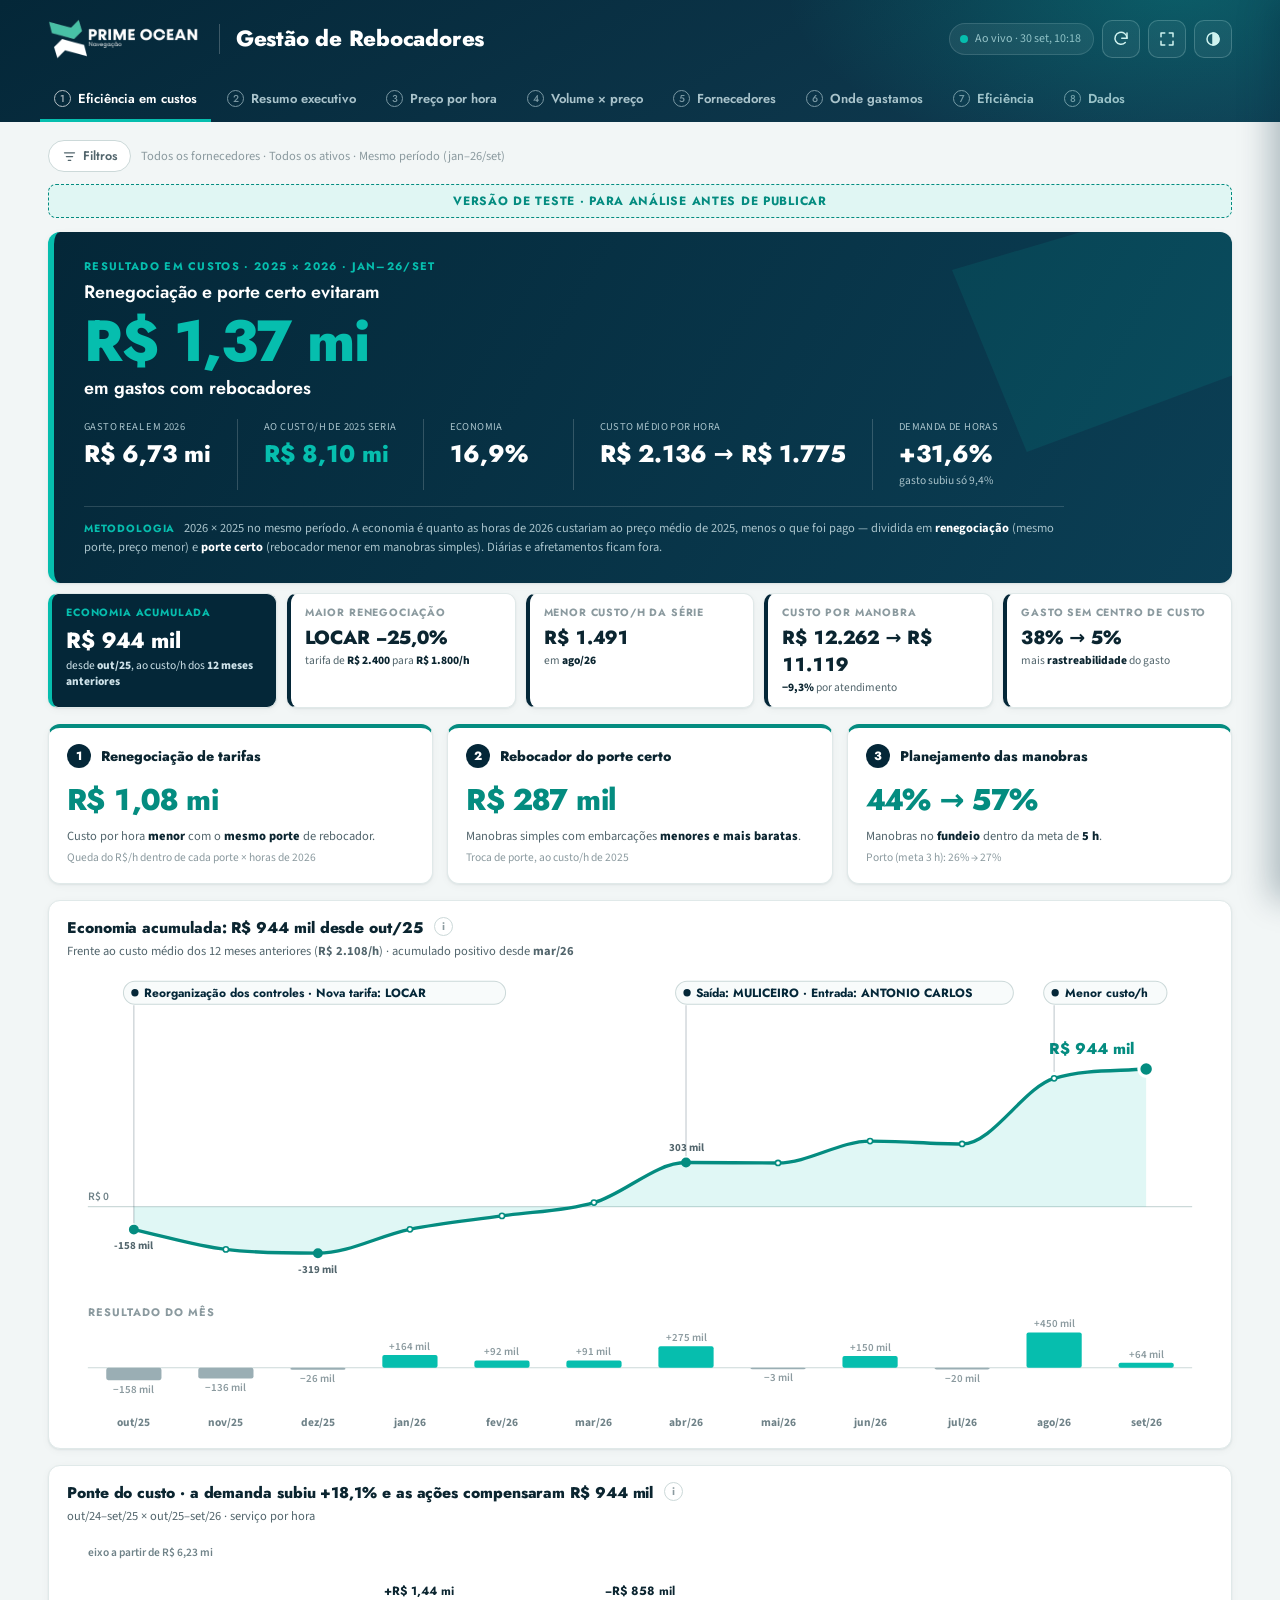
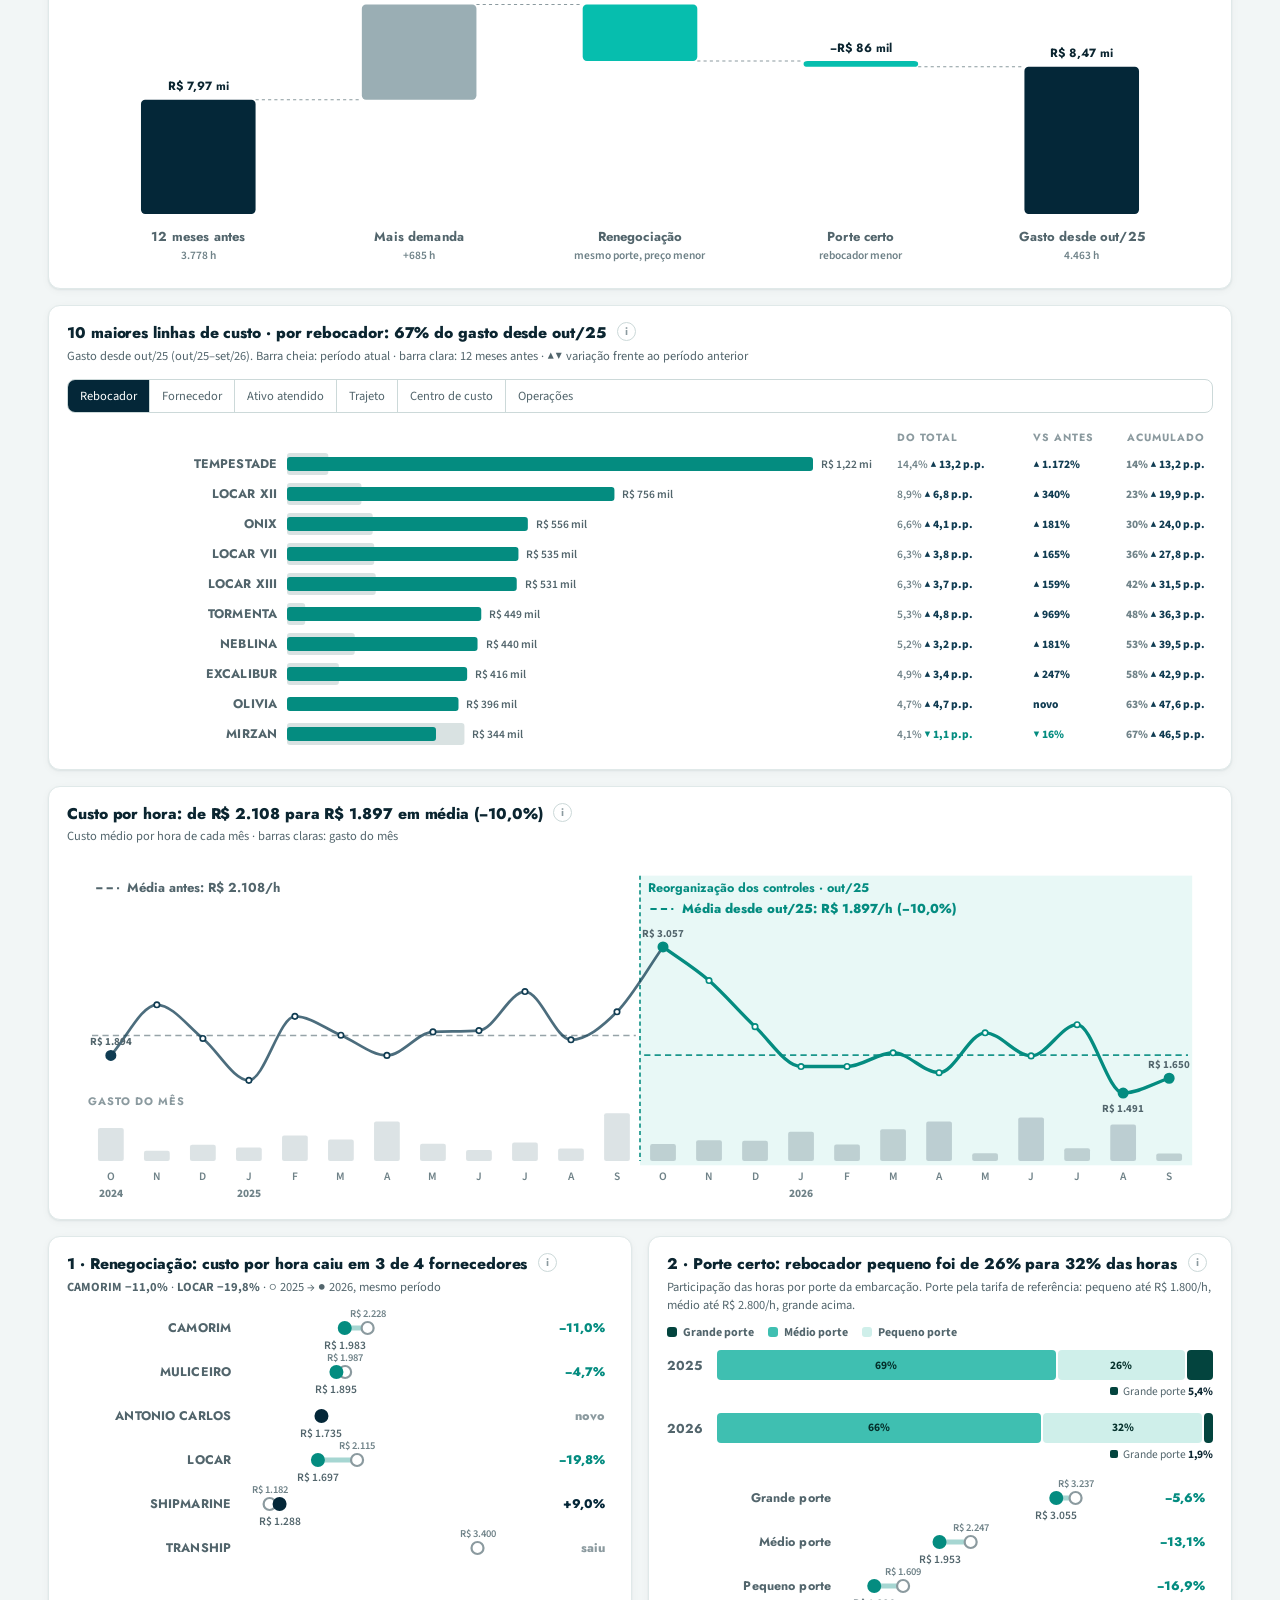
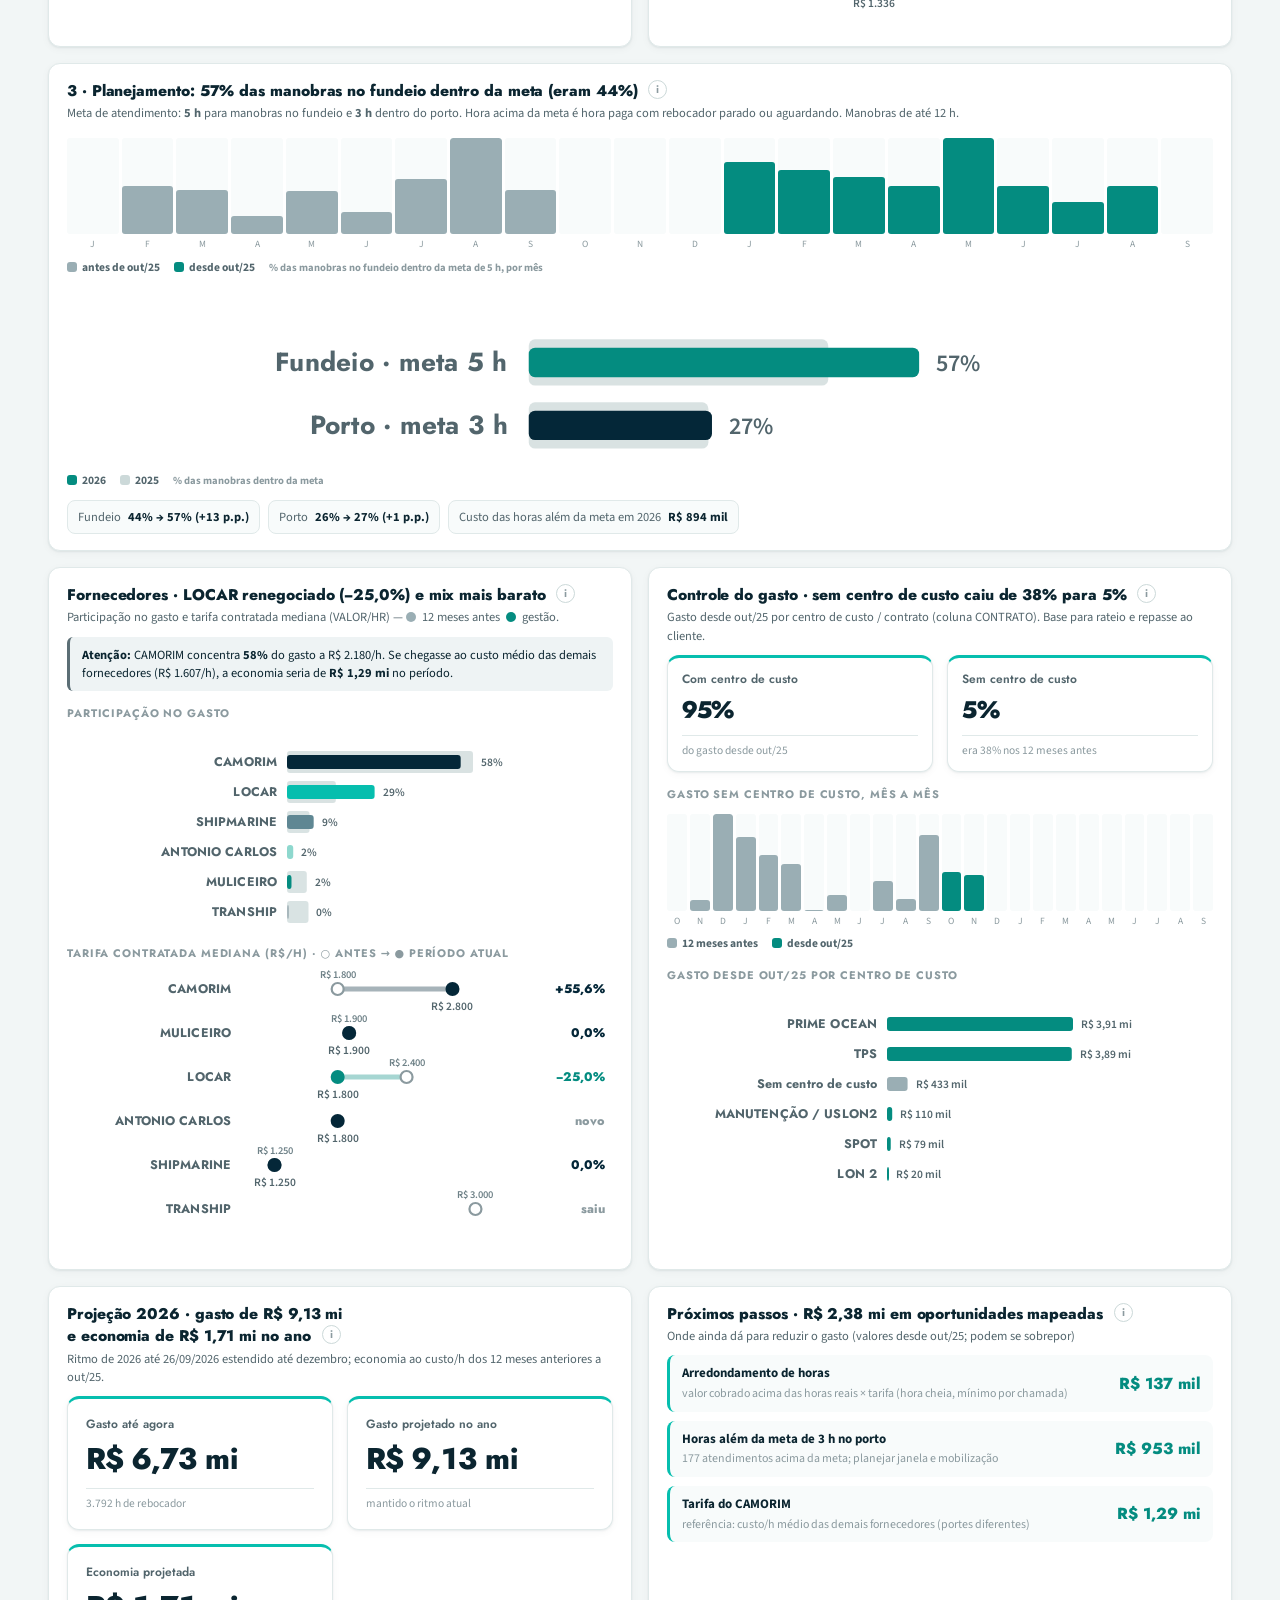
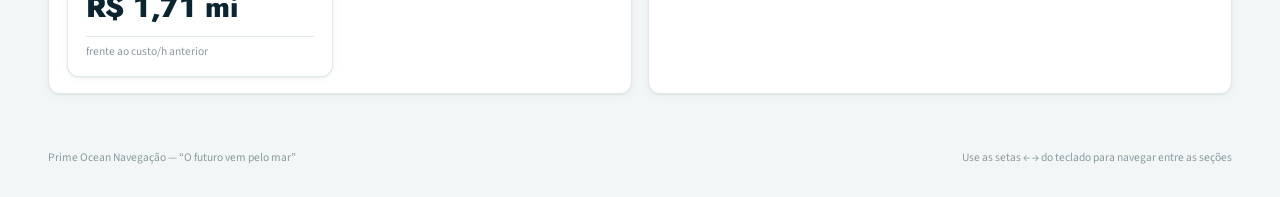
==== commit 237db627: "Rebocadores v2 (teste): remove o gráfico repetido de tarifa média por fornecedor Co-Authored-By: Cla" ====
--- a/projetos/custos-rebocadores-v2-teste.html
+++ b/projetos/custos-rebocadores-v2-teste.html
@@ -3495,6 +3495,7 @@
     _anT = setTimeout(() => {
         [document.getElementById('view'), document.getElementById('drwBody')].forEach(root => {
             if (!root) return;
+            tirarRepetidos(root);
             totalPagoExecutivo(root);
             $$('table', root).forEach(t => { if (root.id === 'view' && tabelaVisual(t)) return; analiticoTabela(t); });
             suavizarLinhas(root);
@@ -3535,6 +3536,13 @@
           <span class="tp-v"><b>${fMi(T)}</b>${d == null ? '' : ` <em class="${d > 0 ? 'du' : 'dd'}">${d > 0 ? '▲' : '▼'} ${NF1.format(Math.abs(d) * 100)}%</em>`}</span>
           <span class="tp-s">diárias ${fMi(D)} · ${pp(T ? D / T : 0)}</span></div>`; }).join('');
     t.closest('.tw').outerHTML = `<div class="tp">${linhas}</div><div class="iab-leg"><span><i style="background:var(--teal-deep)"></i>serviço por hora (base do painel)</span><span><i style="background:var(--y-old)"></i>diárias, afretamentos e demais</span></div>`;
+}
+
+/* quadros repetidos: "Tarifa média por fornecedor" em barras (aba Preço) duplica o ranking logo abaixo — fica só o ranking */
+function tirarRepetidos(root) {
+    const ct = root.querySelector('#ch-tar'); if (!ct) return;
+    const c = ct.closest('.card'); if (!c) return; const par = c.parentElement; c.remove();
+    if (par && par.classList.contains('two') && par.children.length === 1) par.style.gridTemplateColumns = '1fr';
 }
 
 /* ===================== v2: tabelas das abas viram rankings visuais (executivo) =====================
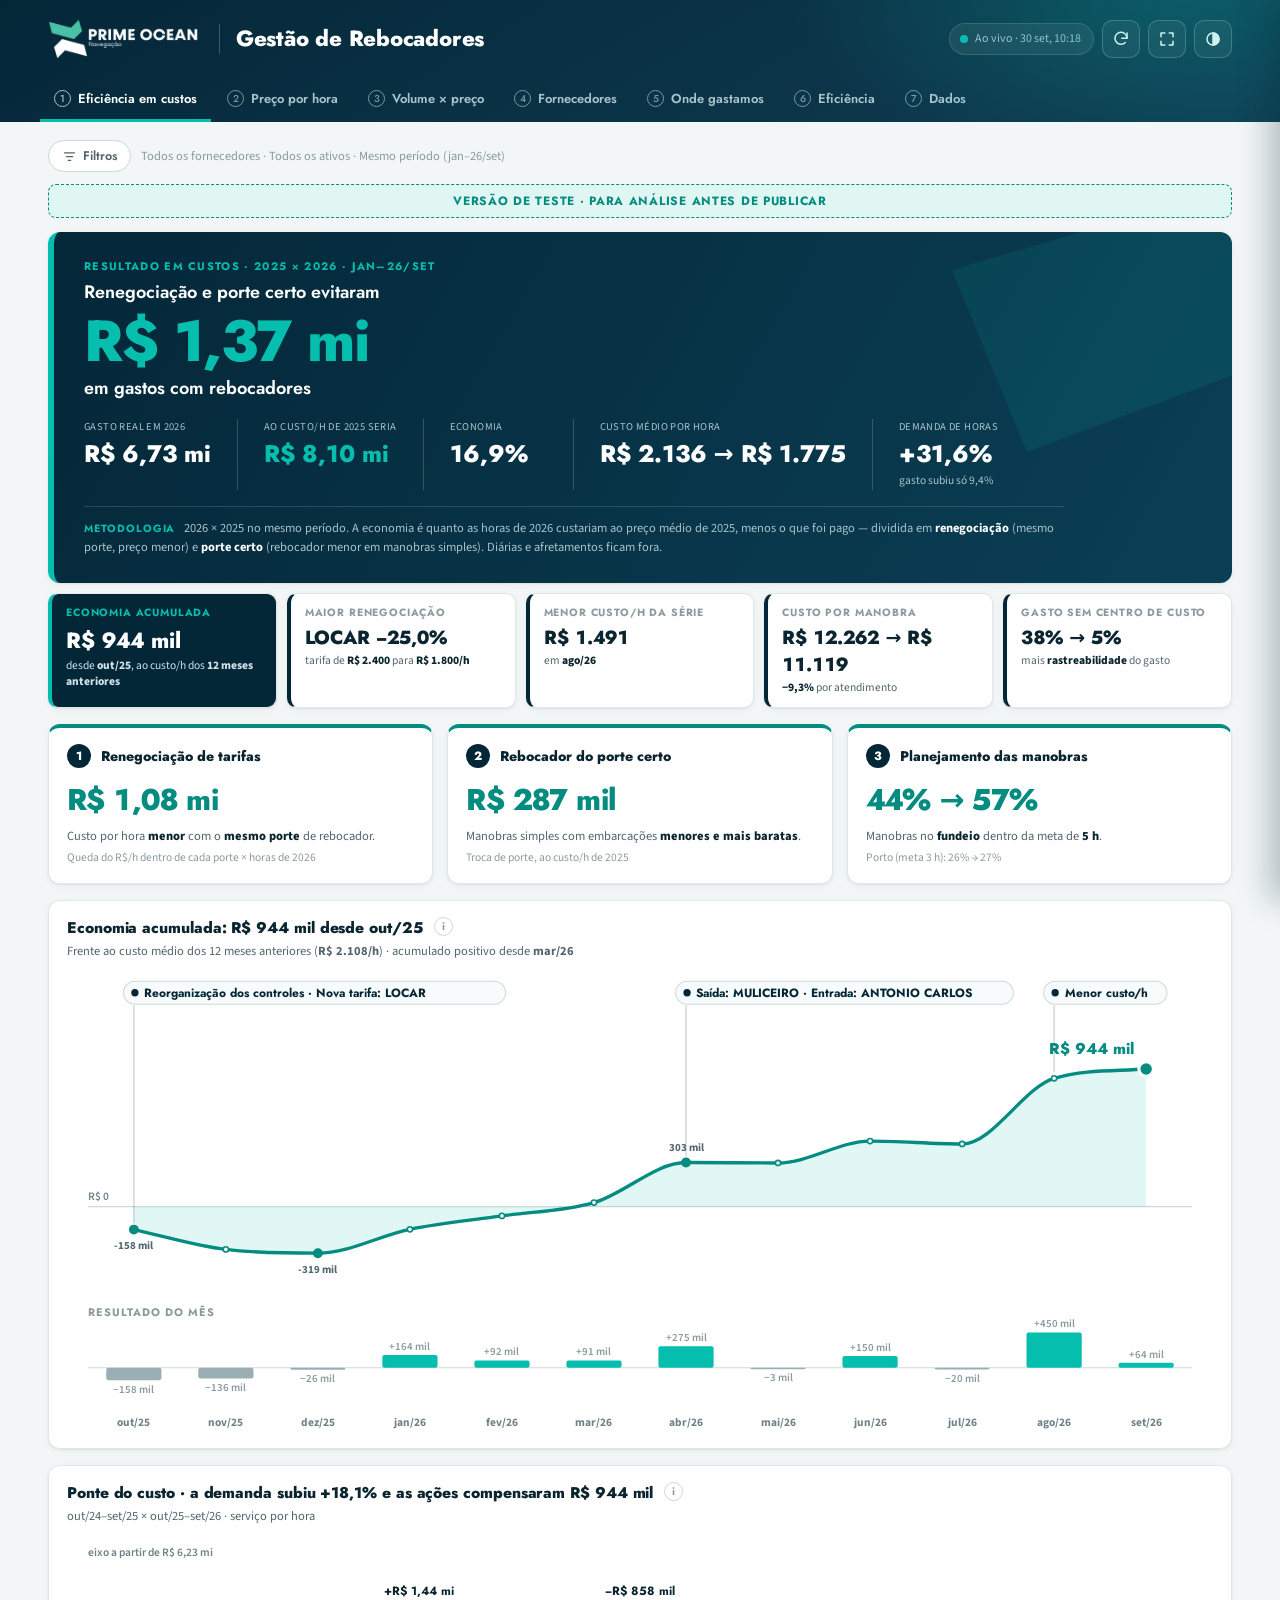
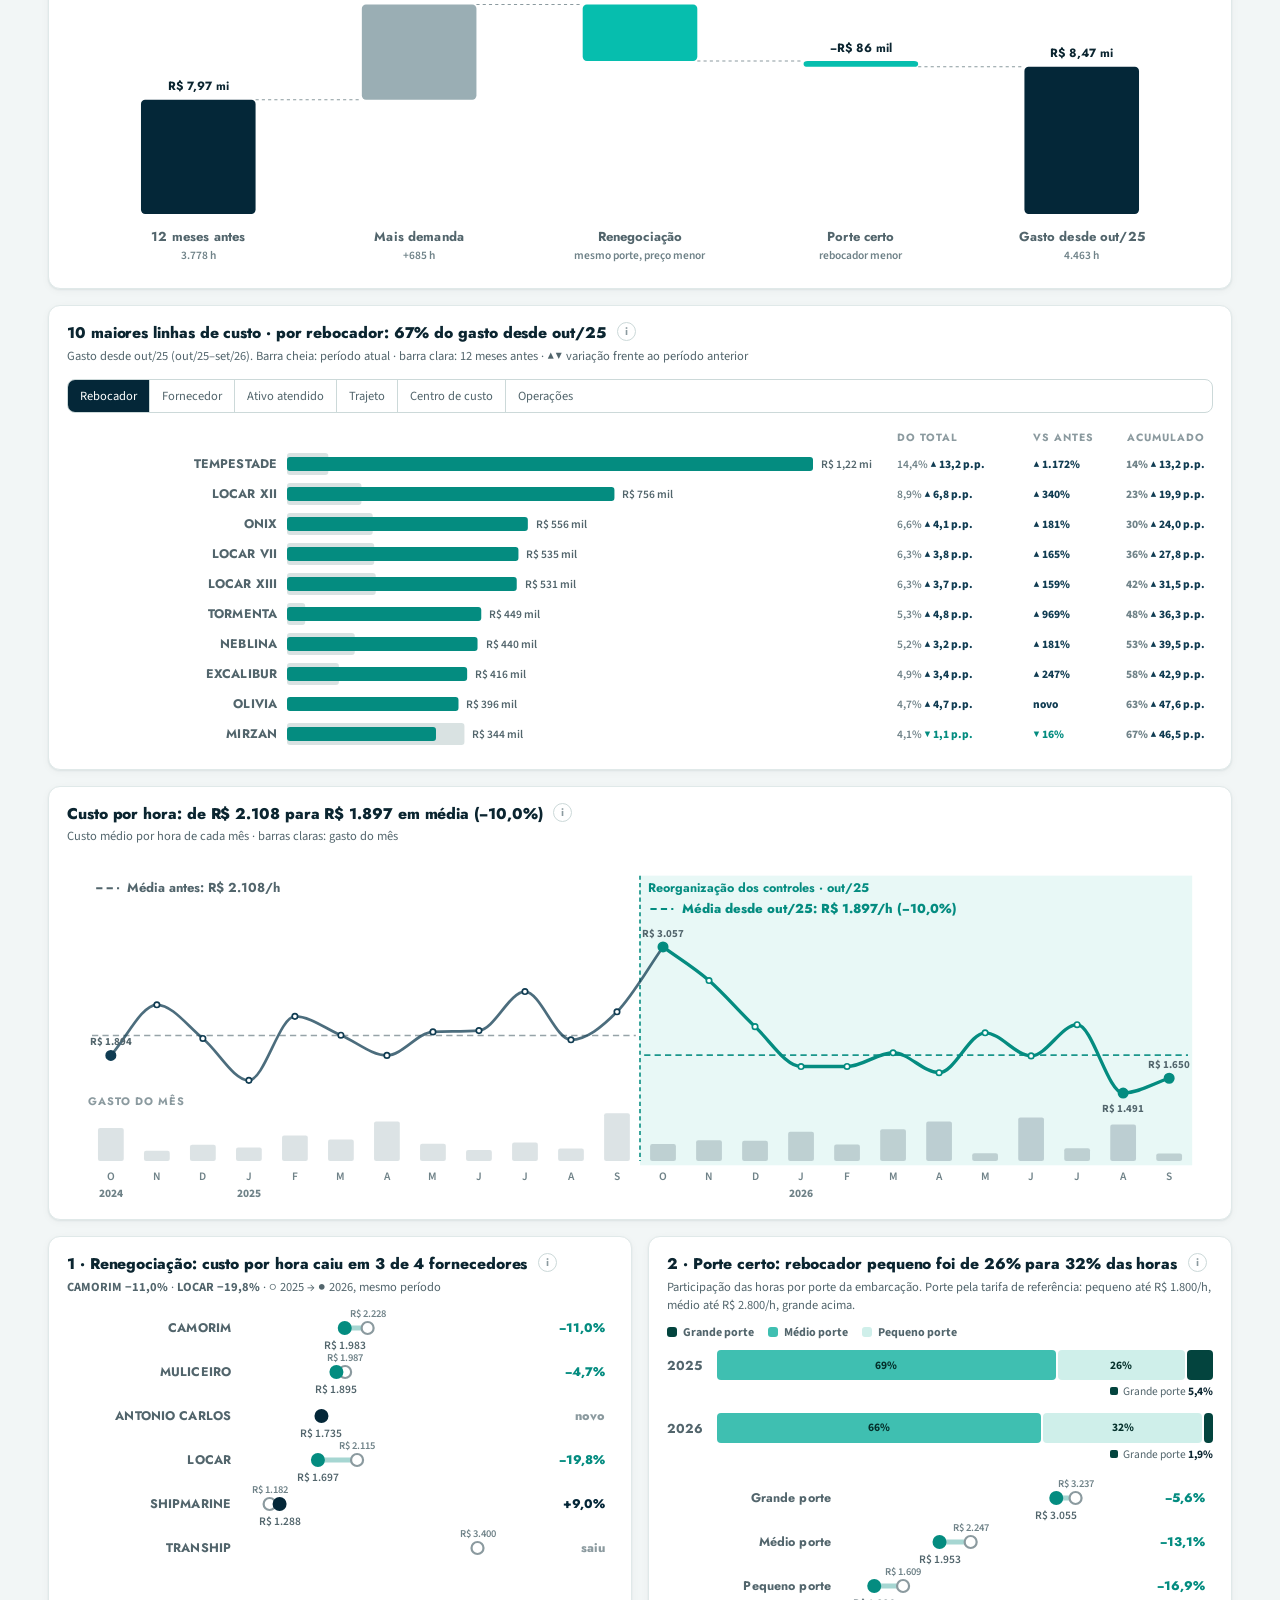
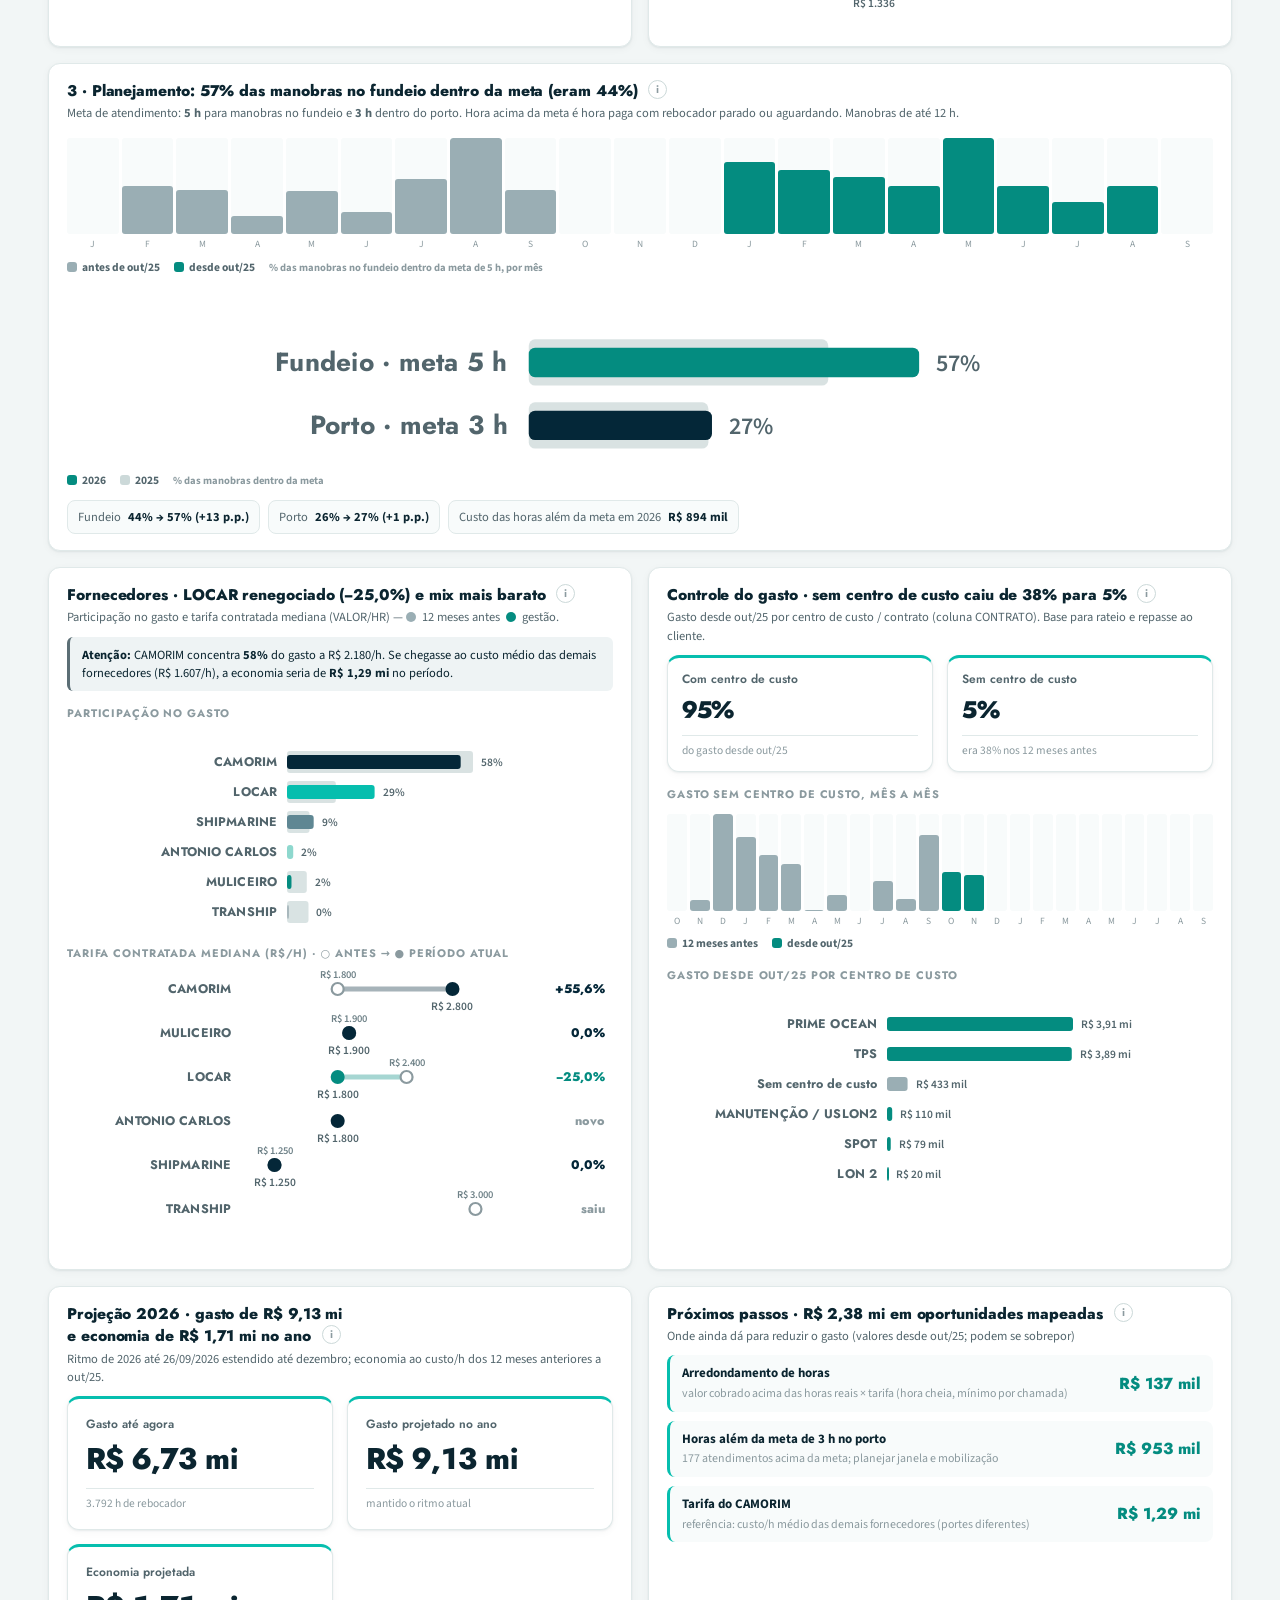
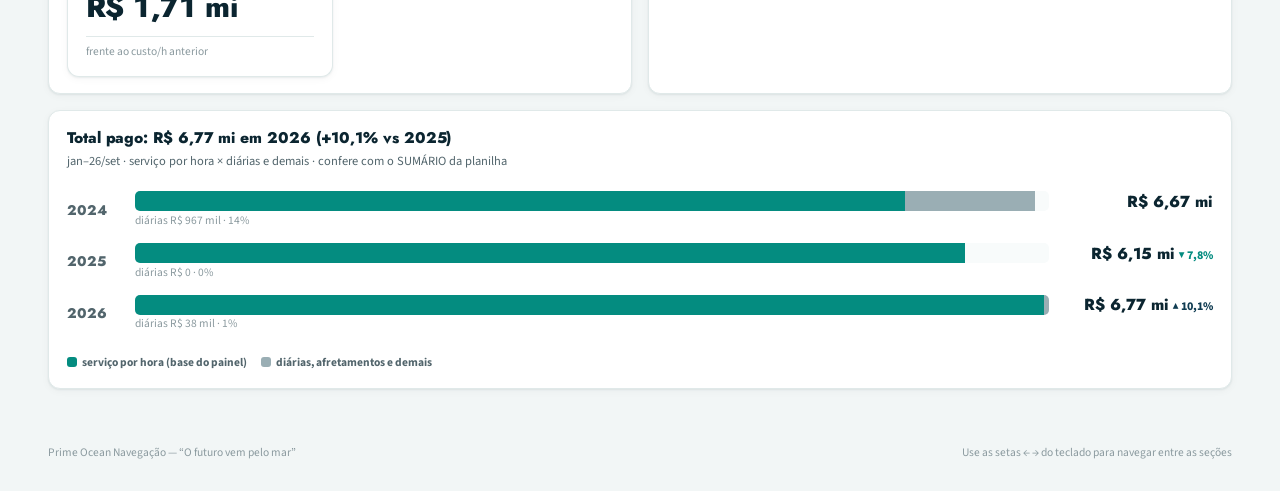
==== commit a275ce28: "Rebocadores v2 (teste): remove a aba Resumo executivo; total pago vai para a 1ª aba Co-Authored-By: " ====
--- a/projetos/custos-rebocadores-v2-teste.html
+++ b/projetos/custos-rebocadores-v2-teste.html
@@ -1575,7 +1575,7 @@
         const shGrandeCur = gCur.filter(r => r.tier === 'Grande').reduce((s, r) => s + r.h, 0) / hCur * 100;
         const shGrandePrv = gPrv.filter(r => r.tier === 'Grande').reduce((s, r) => s + r.h, 0) / hPrv * 100;
         if (Math.abs(decT.mixTot) > Math.max(1000, a.c * 0.001)) {
-            msgs.push(`<b>Porte das embarcações:</b> as horas em rebocadores de <b>grande porte</b> foram de <b>${NF1.format(shGrandePrv)}%</b> (${prv}) para <b>${NF1.format(shGrandeCur)}%</b> (${cur}) do total; isso ${decT.mixTot<0?`sozinho evitou <b>${fMi(Math.abs(decT.mixTot))}</b>`:`sozinho custou <b>${fMi(Math.abs(decT.mixTot))}</b> a mais`} em ${cur}, além do efeito de renegociação de tarifa (aba <i>Resumo</i>, card “Renegociação de tarifa vs. porte”).`);
+            msgs.push(`<b>Porte das embarcações:</b> as horas em rebocadores de <b>grande porte</b> foram de <b>${NF1.format(shGrandePrv)}%</b> (${prv}) para <b>${NF1.format(shGrandeCur)}%</b> (${cur}) do total; isso ${decT.mixTot<0?`sozinho evitou <b>${fMi(Math.abs(decT.mixTot))}</b>`:`sozinho custou <b>${fMi(Math.abs(decT.mixTot))}</b> a mais`} em ${cur}, além do efeito de renegociação de tarifa (aba <i>Eficiência em custos</i>).`);
         }
     }
     // dispersão
@@ -3132,8 +3132,16 @@
 const _gestaoV2 = V.gestao;
 V.gestao = function() {
     const b = _gestaoV2();
-    return { html: b.html, after() { b.after(); tirarDestaques(); enxugarTopo(); } };
+    return { html: b.html, after() { b.after(); tirarDestaques(); enxugarTopo(); trazerTotalPago(); } };
 };
+/* "Total pago segundo a planilha" (vinha da aba Resumo, que saiu) no fim da 1ª aba */
+function trazerTotalPago() {
+    try {
+        const tmp = document.createElement('div'); tmp.innerHTML = V.resumo().html;
+        const c = [...tmp.querySelectorAll('.card')].find(x => ((x.querySelector('h3') || {}).textContent || '').startsWith('Total pago'));
+        if (c) { c.classList.add('mt'); $('#view').appendChild(c); }
+    } catch (e) {}
+}
 
 /* ===================== v2: topo minimalista, logo negativo, filtros discretos, detalhe ao clicar ===================== */
 const ICO = {
@@ -3620,7 +3628,6 @@
 /* ---------- shell ---------- */
 const TABS = [
     ['gestao', 'Eficiência em custos'],
-    ['resumo', 'Resumo executivo'],
     ['preco', 'Preço por hora'],
     ['volume', 'Volume × preço'],
     ['forn', 'Fornecedores'],
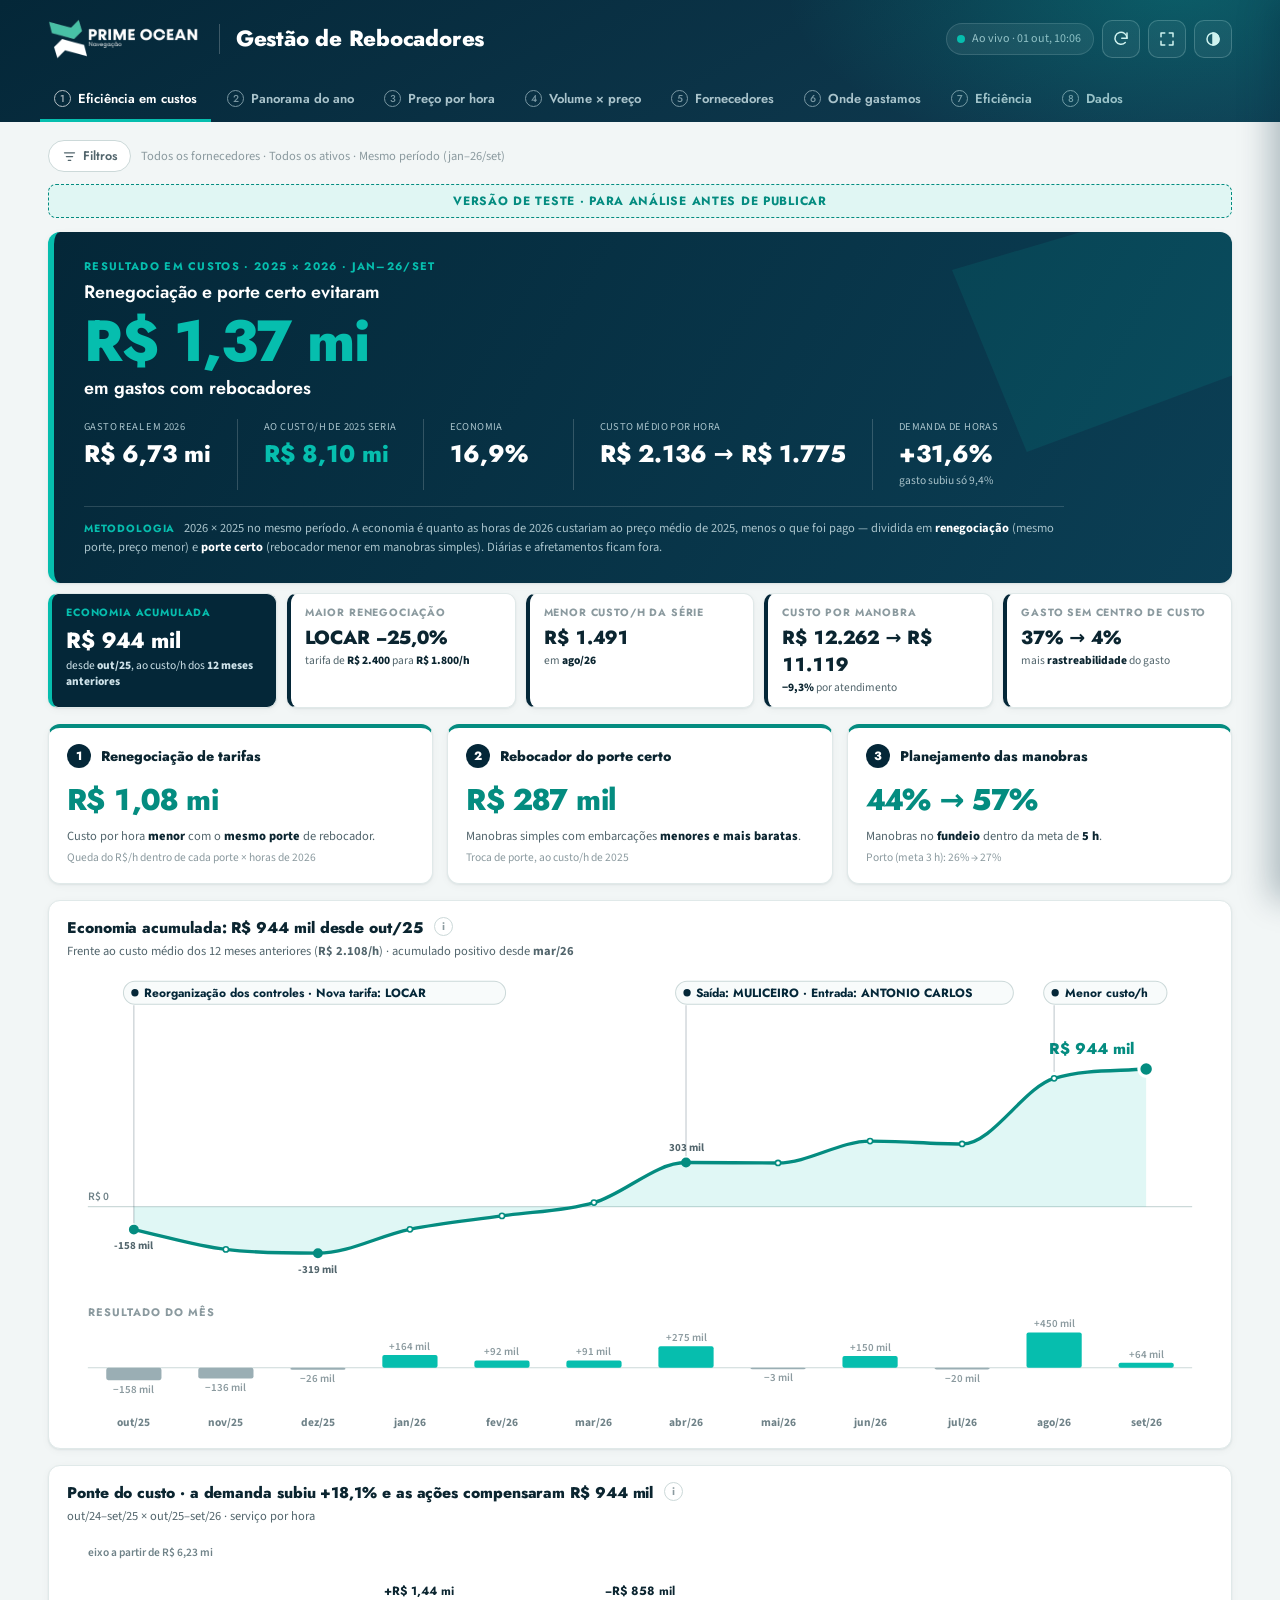
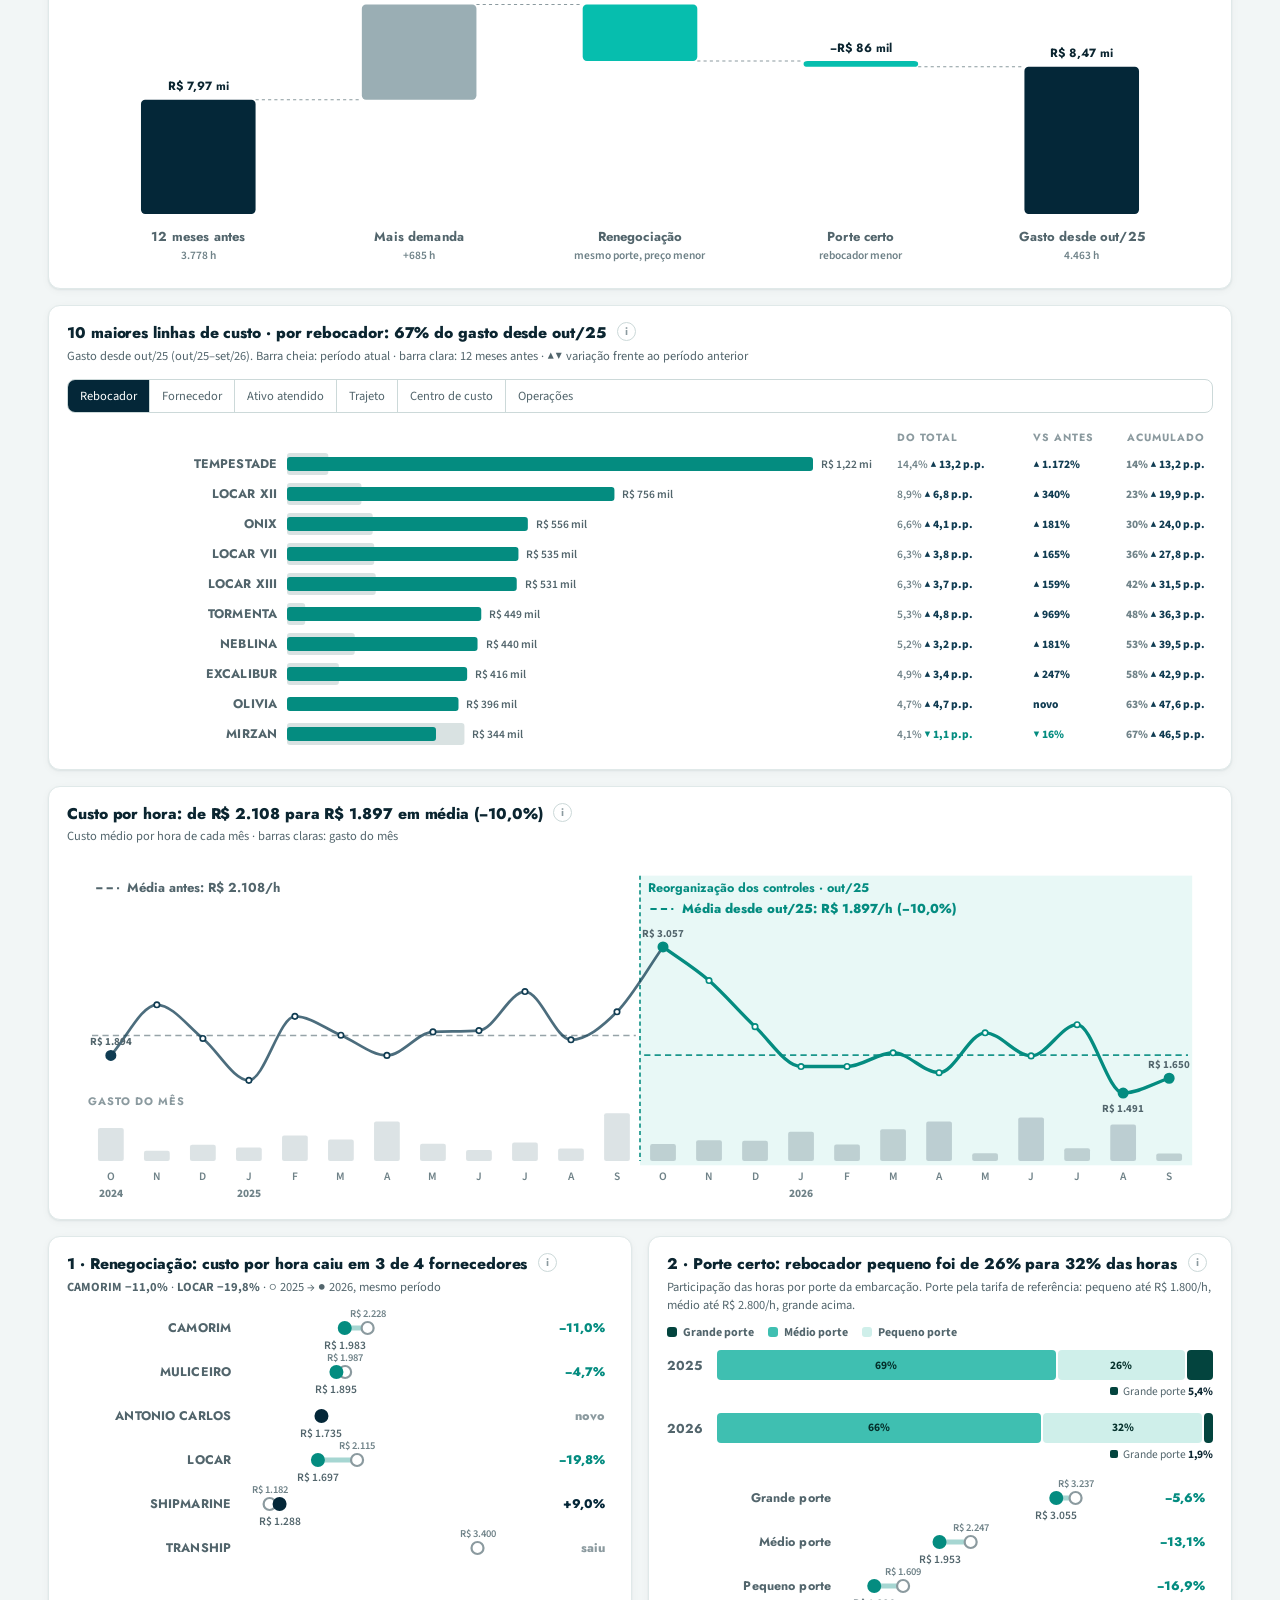
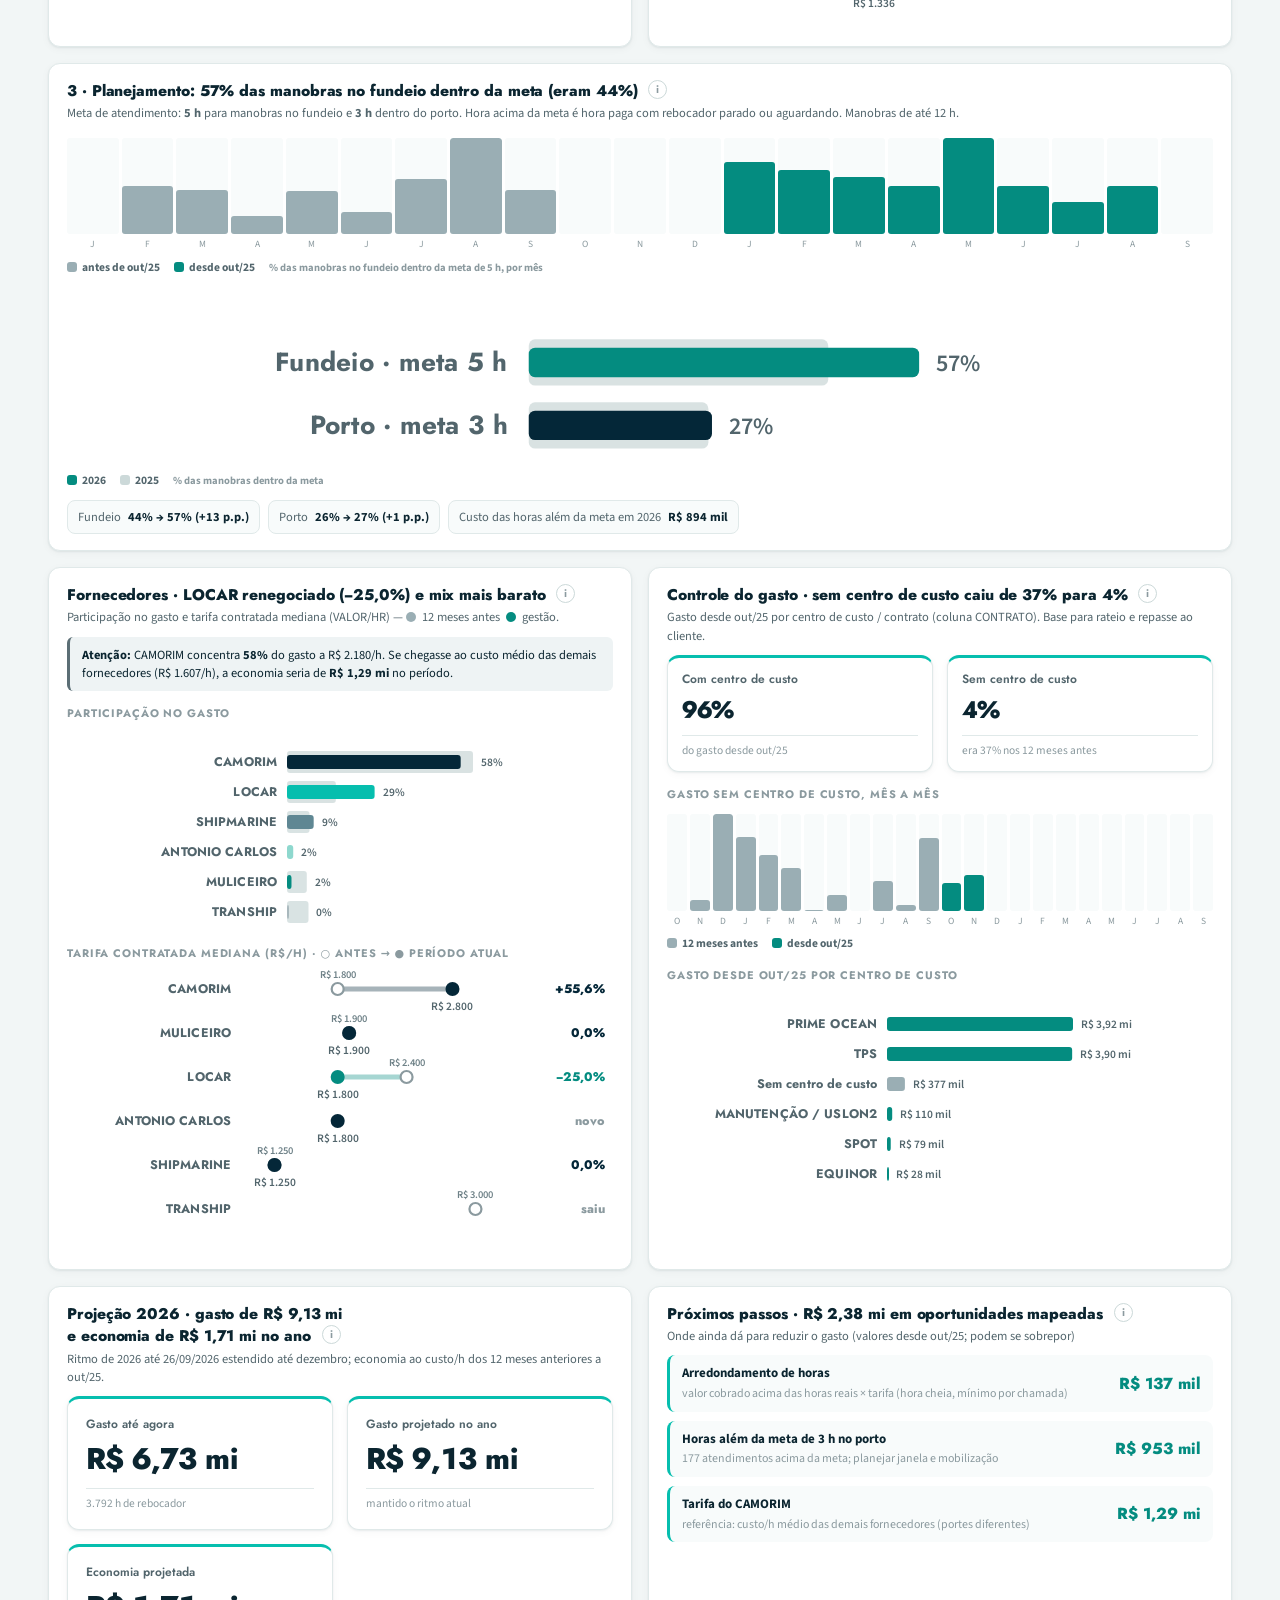
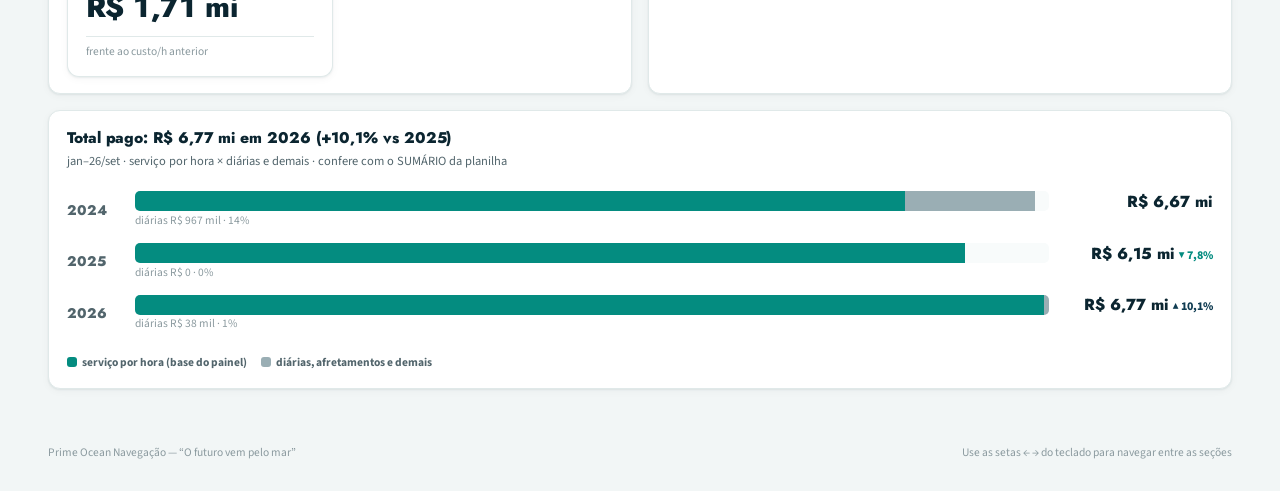
==== commit 702d4134: "Rebocadores: nova aba Panorama do ano (total acumulado, evolução mensal, fornecedores por mês e por " ====
--- a/projetos/custos-rebocadores-v2-teste.html
+++ b/projetos/custos-rebocadores-v2-teste.html
@@ -284,6 +284,33 @@
 .gh-met{margin-top:16px;padding-top:12px;border-top:1px solid rgba(255,255,255,.15);font-size:12.5px;line-height:1.5;color:#A9C3CB;max-width:980px}
 .gh-met b{color:#fff}.gh-met>b:first-child{font:700 10.5px var(--font-display);letter-spacing:.09em;text-transform:uppercase;color:var(--teal);margin-right:6px}
 .ccg{margin:0 0 4px}.ccg .kpi{padding:12px 14px}.ccg .kv{font-size:24px}
+/* ===== Panorama do ano ===== */
+.pn-kpis{display:grid;grid-template-columns:repeat(4,minmax(0,1fr));gap:12px;margin-bottom:16px}
+.pn-k{background:var(--card);border:1px solid var(--bd);border-top:3px solid var(--teal);border-radius:var(--r);padding:14px 16px;box-shadow:var(--shadow)}
+.pn-k:first-child{background:var(--navy);color:#fff;border-color:var(--navy);border-top-color:var(--teal)}
+.pn-kl{font:700 11px var(--font-display);letter-spacing:.07em;text-transform:uppercase;opacity:.75}
+.pn-kv{font:800 28px/1.15 var(--font-display);margin:4px 0 2px}
+.pn-ks{font-size:12.5px;opacity:.85}
+.pn-d{font-weight:700;font-size:12px;white-space:nowrap}.pn-d.up{color:var(--tx)}.pn-d.dn{color:var(--teal-deep)}
+.pn-k:first-child .pn-d.dn{color:#7FE3D8}.pn-k:first-child .pn-d.up{color:#fff}
+.pn-svg{width:100%;height:auto;display:block}
+.pn-ax{font:500 11.5px var(--font-body);fill:var(--tx2)}.pn-b{font-weight:700;fill:var(--tx)}.pn-t{fill:var(--teal-deep);font-size:13px}
+.pn-leg{display:flex;flex-wrap:wrap;gap:6px 16px;font-size:12.5px;color:var(--tx2);margin:2px 0 8px}
+.pn-leg i{display:inline-block;width:11px;height:11px;border-radius:3px;margin-right:6px;vertical-align:-1px}
+.pn-leg i.pn-tr{border-radius:0;height:0;border-top:2px dashed var(--tx);vertical-align:3px}
+.pn-heat{display:grid;gap:3px;font-size:12.5px;overflow-x:auto}
+.pn-h{font:700 11px var(--font-display);text-transform:uppercase;letter-spacing:.05em;color:var(--tx2);text-align:center;padding:4px 0}
+.pn-fn{display:flex;align-items:center;gap:8px;font-weight:600;min-width:0}.pn-fn i{width:10px;height:10px;border-radius:3px;flex:none}
+.pn-c{display:flex;align-items:center;justify-content:center;min-height:34px;border-radius:5px;background:var(--card-soft);font-variant-numeric:tabular-nums}
+.pn-tt{font-weight:800}.pn-tot{font-weight:800;border-top:2px solid var(--bd);border-radius:0;background:none;padding-top:4px}
+.pn-ann{display:flex;flex-direction:column;gap:10px}
+.pn-ar{display:grid;grid-template-columns:minmax(120px,1.2fr) minmax(0,3fr) 86px 78px;gap:12px;align-items:center;padding-bottom:10px;border-bottom:1px solid var(--bd)}
+.pn-ar.pn-tot{border-top:2px solid var(--bd);border-bottom:0;padding-top:8px}
+.pn-bars{display:flex;flex-direction:column;gap:3px}
+.pn-bl{display:flex;align-items:center;gap:8px;min-height:15px}.pn-bl span{display:block;height:12px;border-radius:3px;min-width:2px}.pn-bl b{font-size:12px;white-space:nowrap}.pn-bl small{color:var(--tx2)}
+.pn-sh{text-align:right;line-height:1.2}.pn-sh b{font-size:15px}.pn-sh small{display:block;font-size:10.5px;color:var(--tx2)}
+.pn-vr{text-align:right}
+@media(max-width:760px){.pn-kpis{grid-template-columns:repeat(2,minmax(0,1fr))}.pn-ar{grid-template-columns:1fr 70px;}.pn-ar .pn-bars{grid-column:1/-1;order:3}.pn-kv{font-size:23px}}
 /* ===== v2: topo minimalista, filtros discretos, detalhe ao clicar ===== */
 .top-in{padding:16px 28px}
 .badge{background:none;box-shadow:none;padding:0}.badge img{height:40px}
@@ -3142,6 +3169,107 @@
         if (c) { c.classList.add('mt'); $('#view').appendChild(c); }
     } catch (e) {}
 }
+/* ===== Panorama do ano: total acumulado, evolução mensal e fornecedores (por mês e por ano) ===== */
+V.pano = function () {
+    const rs = rowsF(['H', 'D', 'A', 'S']);
+    const cur = S.cur, prv = S.cur - 1, mx = S.cut.m;
+    const anos = S.years.filter(y => rs.some(r => r.y === y));
+    const fK = v => v ? NF0.format(Math.round(v / 1000)) : '–';
+    const add = (o, k, v) => { o[k] = (o[k] || 0) + v; };
+
+    /* fornecedores: os 5 maiores do ano atual e "Demais" */
+    const tA = {};
+    rs.forEach(r => add(tA, r.a, (r.y === cur ? 2 : 1) * (r.vt || 0) * (r.y >= prv ? 1 : 0)));
+    const nomes = Object.keys(tA).sort((a, b) => tA[b] - tA[a]);
+    const top = nomes.slice(0, 5), DEM = 'Demais fornecedores';
+    const grp = a => top.includes(a) ? a : DEM;
+    const forn = nomes.length > 5 ? [...top, DEM] : top;
+    const tm = {}, fm = {}, fy = {};
+    rs.forEach(r => { const v = r.vt || 0, g = grp(r.a); add(tm, r.y + '|' + r.m, v); add(fm, g + '|' + r.y + '|' + r.m, v); add(fy, g + '|' + r.y, v); });
+    forn.sort((a, b) => ((fy[b + '|' + cur] || 0) - (fy[a + '|' + cur] || 0)) || ((fy[b + '|' + prv] || 0) - (fy[a + '|' + prv] || 0)));
+    if (forn.includes(DEM) && !fy[DEM + '|' + cur] && !fy[DEM + '|' + prv]) forn.splice(forn.indexOf(DEM), 1);
+    if (forn.includes(DEM)) { forn.splice(forn.indexOf(DEM), 1); forn.push(DEM); }
+    const cor = i => forn[i] === DEM ? 'var(--c-other)' : 'var(--c' + (i + 1) + ')';
+    const tY = y => anos.includes(y) ? Array.from({ length: 12 }, (_, i) => tm[y + '|' + (i + 1)] || 0).reduce((s, v) => s + v, 0) : 0;
+    const tCur = tY(cur), tPrv = tY(prv);
+    const meses = Array.from({ length: 12 }, (_, i) => i + 1);
+    const mCur = meses.map(m => tm[cur + '|' + m] || 0);
+    const iMax = mCur.indexOf(Math.max(...mCur));
+    const H = agg(rowsF(['H']).filter(r => r.y === cur)), Hp = agg(rowsF(['H']).filter(r => r.y === prv));
+    const nMes = Math.max(1, mx);
+    const lastP = meses.filter(m => (tm[prv + '|' + m] || 0) > 0).pop() || 0;
+    const chip = d => d == null ? '' : `<span class="pn-d ${d > 0 ? 'up' : 'dn'}">${d > 0 ? '▲' : '▼'} ${NF1.format(Math.abs(d) * 100)}%</span>`;
+
+    /* 1) acumulado no ano: ano atual × anterior */
+    const acum = y => { let s = 0; return meses.map(m => (s += tm[y + '|' + m] || 0)); };
+    const aC = acum(cur), aP = acum(prv);
+    const W = 760, Hh = 300, mg = { l: 56, r: 96, t: 22, b: 30 }, iw = W - mg.l - mg.r, ih = Hh - mg.t - mg.b;
+    const ymax = niceMax(Math.max(aC[mx - 1] || 0, aP[Math.max(lastP, 1) - 1] || 0, 1));
+    const X = m => mg.l + (m - 1) / 11 * iw, Y = v => mg.t + ih - v / ymax * ih;
+    const linha = (a, ate) => a.slice(0, ate).map((v, i) => (i ? 'L' : 'M') + X(i + 1).toFixed(1) + ' ' + Y(v).toFixed(1)).join('');
+    let svgA = `<svg viewBox="0 0 ${W} ${Hh}" class="pn-svg" role="img" aria-label="Gasto acumulado no ano">`;
+    for (let g = 0; g <= 4; g++) { const v = ymax * g / 4, y = Y(v); svgA += `<line x1="${mg.l}" x2="${W - mg.r}" y1="${y}" y2="${y}" stroke="var(--bd)" stroke-width="1"/><text x="${mg.l - 8}" y="${y + 4}" text-anchor="end" class="pn-ax">${fMi(v).replace('R$ ', '')}</text>`; }
+    meses.forEach(m => { svgA += `<text x="${X(m)}" y="${Hh - 8}" text-anchor="middle" class="pn-ax">${MES[m - 1]}</text>`; });
+    if (lastP) svgA += `<path d="${linha(aP, lastP)}" fill="none" stroke="var(--c4)" stroke-width="2.2" stroke-dasharray="6 5"/><text x="${X(lastP) + 8}" y="${Y(aP[lastP - 1]) + 4}" class="pn-ax pn-b">${fMi(aP[lastP - 1])}</text>`;
+    svgA += `<path d="${linha(aC, mx)} L${X(mx)} ${Y(0)} L${X(1)} ${Y(0)}Z" fill="var(--teal)" opacity=".13"/><path d="${linha(aC, mx)}" fill="none" stroke="var(--teal-deep)" stroke-width="3.4" stroke-linejoin="round"/>`;
+    aC.slice(0, mx).forEach((v, i) => { svgA += `<circle cx="${X(i + 1)}" cy="${Y(v)}" r="3.6" fill="var(--teal-deep)"><title>${MES[i]}/${cur}: ${fMi(v)} acumulado</title></circle>`; });
+    svgA += `<text x="${X(mx) + 8}" y="${Y(aC[mx - 1]) + 5}" class="pn-ax pn-b pn-t">${fMi(aC[mx - 1])}</text></svg>`;
+    const dAc = dlt(aC[mx - 1], aP[Math.max(mx, 1) - 1] || null);
+
+    /* 2) evolução mensal: barras empilhadas por fornecedor */
+    const vmax = niceMax(Math.max(...mCur, ...meses.map(m => tm[prv + '|' + m] || 0), 1));
+    const bw = iw / 12, Yb = v => mg.t + ih - v / vmax * ih;
+    let svgM = `<svg viewBox="0 0 ${W} ${Hh}" class="pn-svg" role="img" aria-label="Gasto por mês">`;
+    for (let g = 0; g <= 4; g++) { const v = vmax * g / 4, y = Yb(v); svgM += `<line x1="${mg.l}" x2="${W - 12}" y1="${y}" y2="${y}" stroke="var(--bd)" stroke-width="1"/><text x="${mg.l - 8}" y="${y + 4}" text-anchor="end" class="pn-ax">${fMi(v).replace('R$ ', '')}</text>`; }
+    meses.forEach(m => {
+        const x = mg.l + (m - 1) * bw + bw * .17, w = bw * .66;
+        let base = 0;
+        forn.forEach((f, i) => { const v = fm[f + '|' + cur + '|' + m] || 0; if (!v) return; svgM += `<rect x="${x.toFixed(1)}" y="${Yb(base + v).toFixed(1)}" width="${w.toFixed(1)}" height="${Math.max(.5, v / vmax * ih).toFixed(1)}" fill="${cor(i)}"><title>${f} · ${MES[m - 1]}/${cur}: ${fR(v)}</title></rect>`; base += v; });
+        if (base) svgM += `<text x="${x + w / 2}" y="${Yb(base) - 6}" text-anchor="middle" class="pn-ax pn-b">${fK(base)}</text>`;
+        const p = tm[prv + '|' + m] || 0;
+        if (p) svgM += `<line x1="${x - 3}" x2="${x + w + 3}" y1="${Yb(p)}" y2="${Yb(p)}" stroke="var(--tx)" stroke-width="2" stroke-dasharray="4 3"><title>${MES[m - 1]}/${prv}: ${fR(p)}</title></line>`;
+        svgM += `<text x="${x + w / 2}" y="${Hh - 8}" text-anchor="middle" class="pn-ax">${MES[m - 1]}</text>`;
+    });
+    svgM += '</svg>';
+    const leg = `<div class="pn-leg">${forn.map((f, i) => `<span><i style="background:${cor(i)}"></i>${esc(f)}</span>`).join('')}<span><i class="pn-tr"></i>mesmo mês de ${prv}</span></div>`;
+
+    /* 3) fornecedor × mês (mapa de calor, R$ mil) */
+    const cols = meses.filter(m => m <= mx);
+    const vmaxCell = Math.max(1, ...forn.flatMap(f => cols.map(m => fm[f + '|' + cur + '|' + m] || 0)));
+    const gt = `grid-template-columns:minmax(120px,1.5fr) repeat(${cols.length},minmax(44px,1fr)) minmax(70px,.9fr)`;
+    let heat = `<div class="pn-heat" style="${gt}"><div class="pn-h"></div>${cols.map(m => `<div class="pn-h">${MES[m - 1]}</div>`).join('')}<div class="pn-h pn-tt">Total ${cur}</div>`;
+    forn.forEach((f, i) => {
+        heat += `<div class="pn-fn"><i style="background:${cor(i)}"></i>${esc(f)}</div>`;
+        cols.forEach(m => { const v = fm[f + '|' + cur + '|' + m] || 0, t = v / vmaxCell; heat += `<div class="pn-c" style="background:rgba(4,140,128,${v ? (.07 + .78 * t).toFixed(2) : 0});color:${t > .5 ? '#fff' : 'inherit'}" title="${esc(f)} · ${MES[m - 1]}/${cur}: ${fR(v)}">${fK(v)}</div>`; });
+        heat += `<div class="pn-c pn-tt">${fK(fy[f + '|' + cur])}</div>`;
+    });
+    heat += `<div class="pn-fn pn-tot">Total</div>${cols.map(m => `<div class="pn-c pn-tot">${fK(tm[cur + '|' + m])}</div>`).join('')}<div class="pn-c pn-tot pn-tt">${fK(tCur)}</div></div>`;
+
+    /* 4) fornecedor × ano (mesmo período de cada ano) */
+    const ymaxF = Math.max(1, ...forn.flatMap(f => anos.map(y => fy[f + '|' + y] || 0)));
+    const tint = ['#C9D3D6', '#8FA7B0', 'var(--teal-deep)', 'var(--navy)'];
+    const cy = y => y === cur ? 'var(--teal-deep)' : tint[Math.min(anos.indexOf(y), 1)];
+    let anual = `<div class="pn-leg">${anos.map(y => `<span><i style="background:${cy(y)}"></i>${y}</span>`).join('')}</div><div class="pn-ann">`;
+    forn.forEach((f, i) => {
+        const vc = fy[f + '|' + cur] || 0, vp = fy[f + '|' + prv] || 0;
+        anual += `<div class="pn-ar"><div class="pn-fn"><i style="background:${cor(i)}"></i>${esc(f)}</div><div class="pn-bars">${anos.map(y => { const v = fy[f + '|' + y] || 0; return `<div class="pn-bl"><span style="width:${(v / ymaxF * 100).toFixed(1)}%;background:${cy(y)}"></span><b>${fMi(v)}</b></div>`; }).join('')}</div><div class="pn-sh"><b>${tCur ? NF0.format(vc / tCur * 100) : 0}%</b><small>do total ${cur}</small></div><div class="pn-vr">${chip(dlt(vc, vp))}</div></div>`;
+    });
+    anual += `<div class="pn-ar pn-tot"><div class="pn-fn">Total</div><div class="pn-bars">${anos.map(y => `<div class="pn-bl"><b>${fMi(tY(y))}</b><small>${y}</small></div>`).join('')}</div><div class="pn-sh"></div><div class="pn-vr">${chip(dlt(tCur, tPrv))}</div></div></div>`;
+
+    const kp = (l, v, s, ex) => `<div class="pn-k"><div class="pn-kl">${l}</div><div class="pn-kv">${v}</div><div class="pn-ks">${s}</div>${ex || ''}</div>`;
+    const per = S.f.per === 'ytd' ? `jan–${MES[mx - 1]}` : 'ano';
+    const html = `<div class="pn-kpis">
+      ${kp(`Total pago em ${cur}`, fMi(tCur), `${per} · vs ${prv}: ${chip(dlt(tCur, tPrv)) || '—'}`)}
+      ${kp('Média por mês', fMi(tCur / nMes), `${nMes} ${nMes === 1 ? 'mês' : 'meses'} com dados`)}
+      ${kp('Mês de maior gasto', mCur[iMax] ? MES[iMax].toUpperCase() : '—', mCur[iMax] ? fMi(mCur[iMax]) : '')}
+      ${kp('Custo por hora (serviço)', fR(H.eff), `${fH(H.h)} em ${cur} · ${chip(dlt(H.eff, Hp.eff)) || '—'} vs ${prv}`)}
+    </div>
+    ${card(`Total acumulado: ${fMi(aC[mx - 1])} em ${cur}`, `Gasto somado mês a mês, ${cur} × ${prv}${dAc != null ? ' · ' + (dAc > 0 ? 'acima' : 'abaixo') + ' de ' + prv + ' em ' + NF1.format(Math.abs(dAc) * 100) + '% no mesmo ponto' : ''} · todas as linhas pagas`, `<div class="pn-leg"><span><i style="background:var(--teal-deep)"></i>${cur}</span><span><i style="background:var(--c4)"></i>${prv}</span></div>${svgA}`)}
+    ${card(`Evolução mensal de ${cur}`, `Gasto de cada mês, por fornecedor · valores em R$ mil acima das barras`, leg + svgM)}
+    ${card(`Fornecedores mês a mês · ${cur}`, 'R$ mil pagos por fornecedor em cada mês · quanto mais escuro, maior o valor', heat)}
+    ${card('Fornecedores ano a ano', `Mesmo período de cada ano (${per}) · participação e variação sobre ${prv}`, anual)}`;
+    return { html, after() { } };
+};
 
 /* ===================== v2: topo minimalista, logo negativo, filtros discretos, detalhe ao clicar ===================== */
 const ICO = {
@@ -3628,6 +3756,7 @@
 /* ---------- shell ---------- */
 const TABS = [
     ['gestao', 'Eficiência em custos'],
+    ['pano', 'Panorama do ano'],
     ['preco', 'Preço por hora'],
     ['volume', 'Volume × preço'],
     ['forn', 'Fornecedores'],
